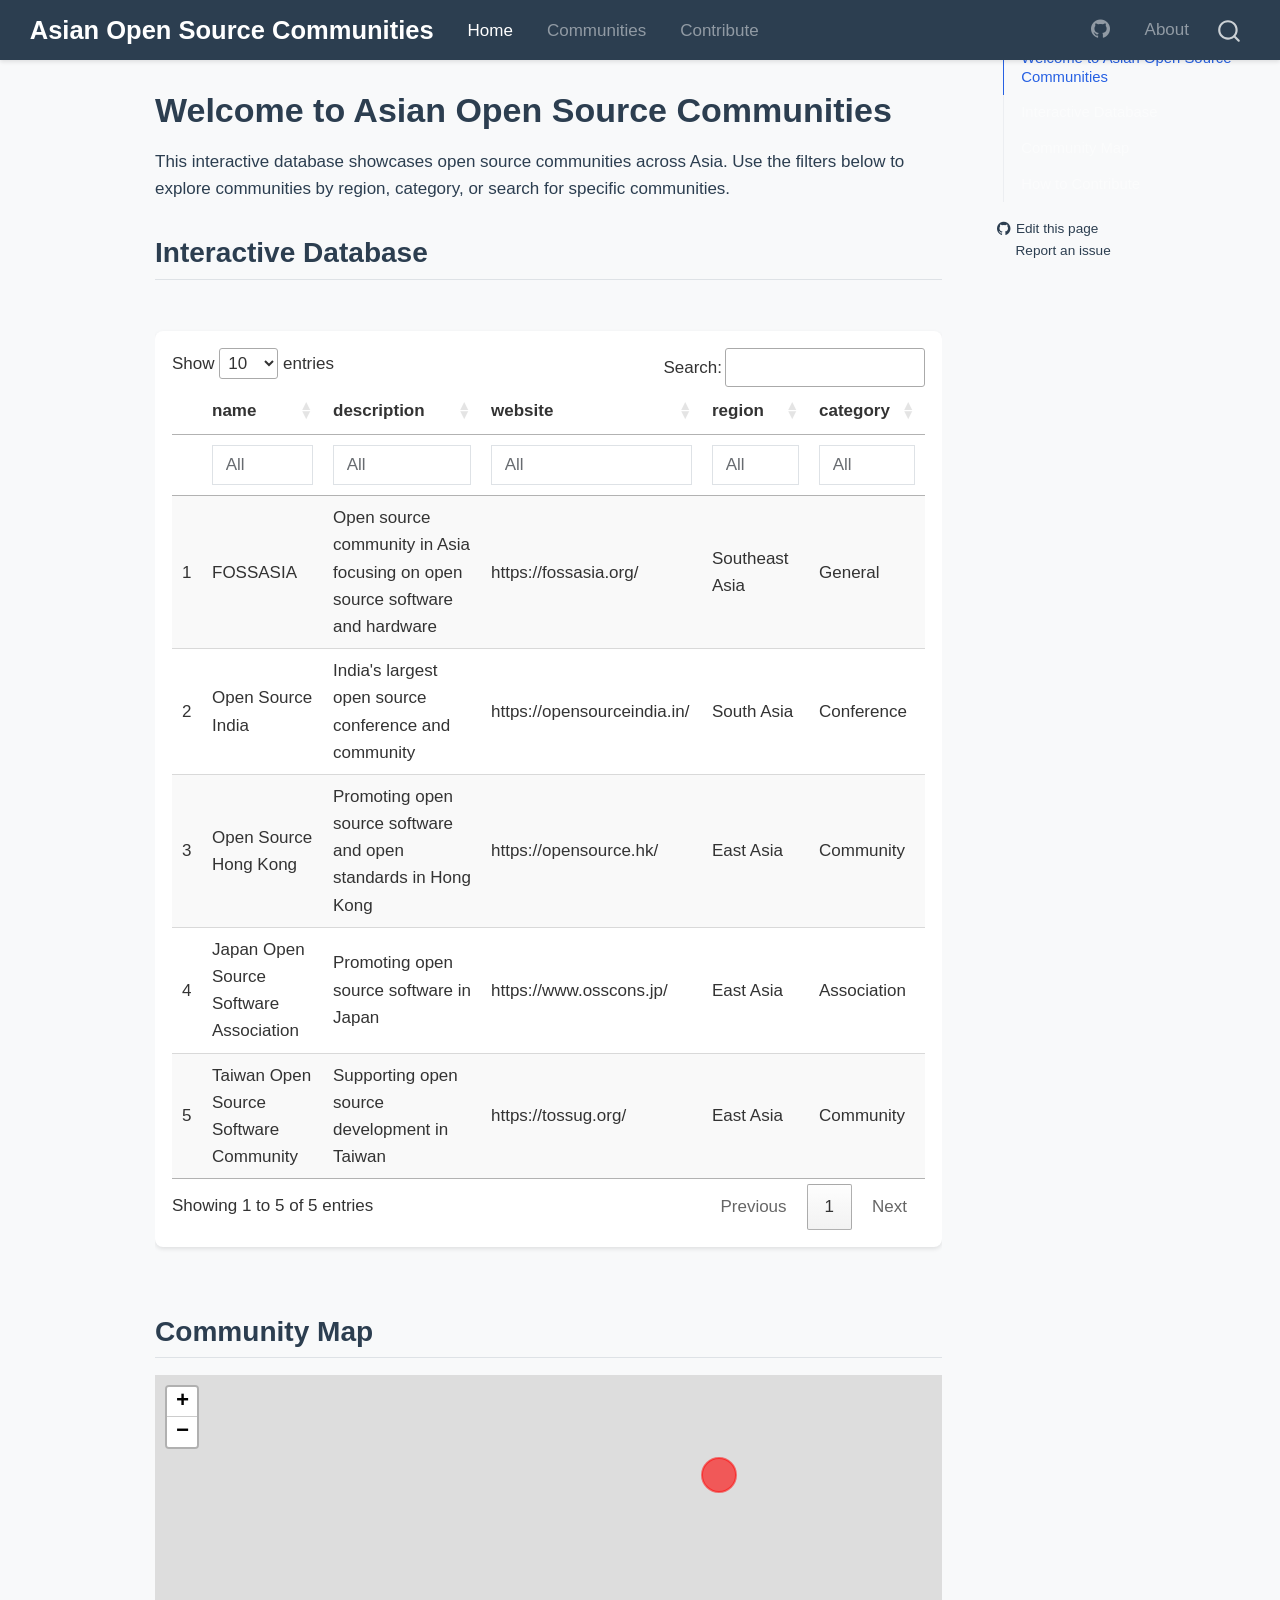
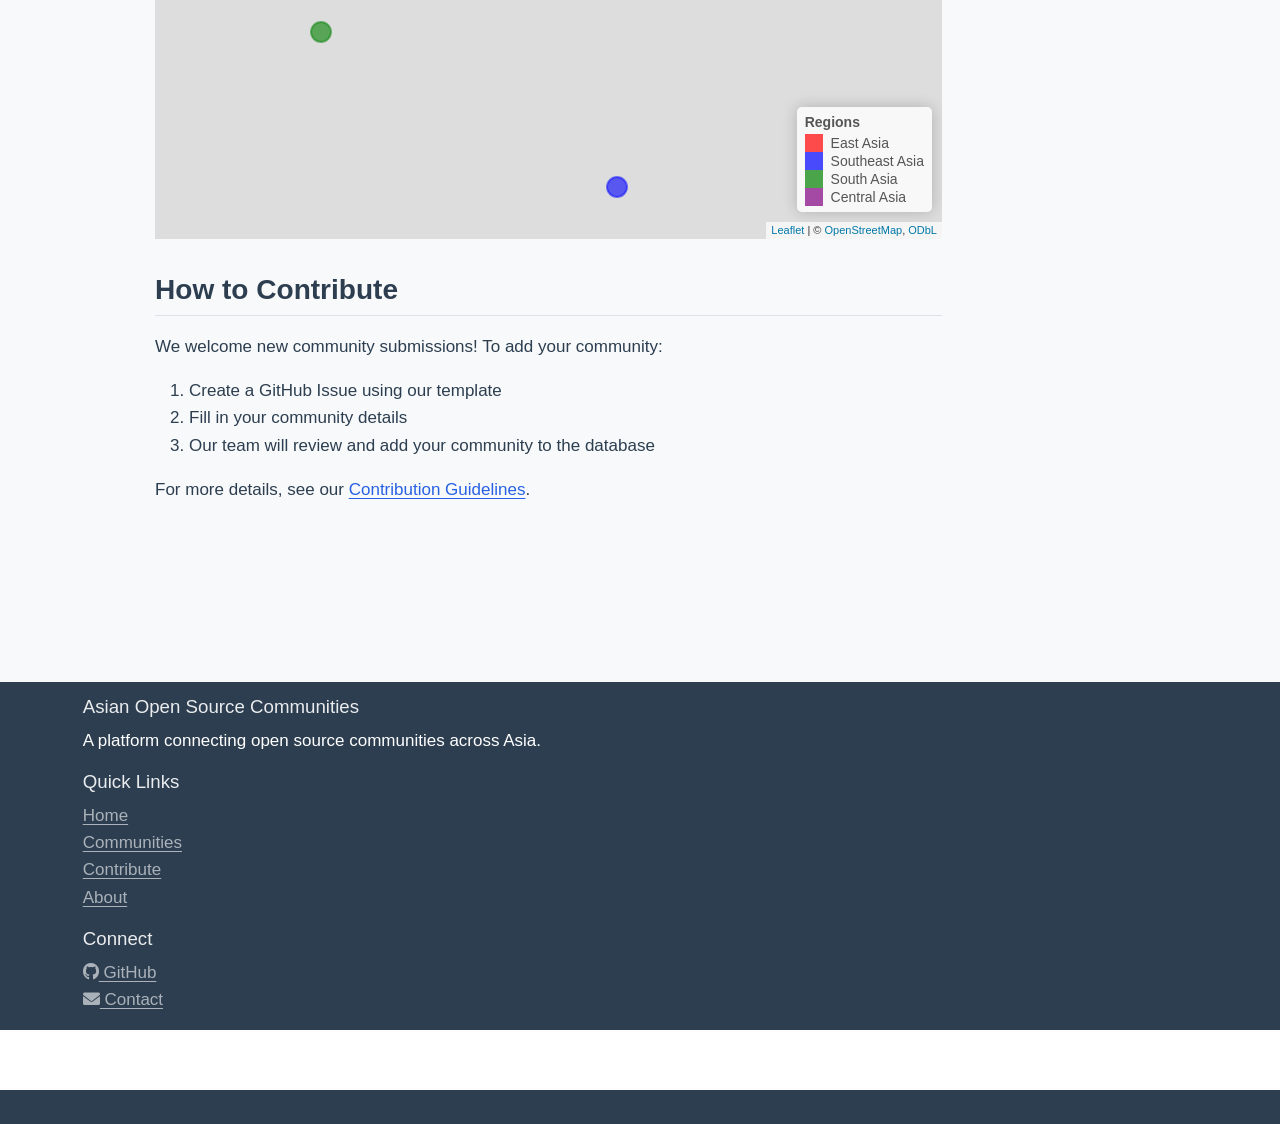
==== docs/index.html @ 6ce48b15 "fix ui" ====
<!DOCTYPE html>
<html xmlns="http://www.w3.org/1999/xhtml" lang="en" xml:lang="en"><head>

<meta charset="utf-8">
<meta name="generator" content="quarto-1.7.29">

<meta name="viewport" content="width=device-width, initial-scale=1.0, user-scalable=yes">


<title>Asian Open Source Communities</title>
<style>
code{white-space: pre-wrap;}
span.smallcaps{font-variant: small-caps;}
div.columns{display: flex; gap: min(4vw, 1.5em);}
div.column{flex: auto; overflow-x: auto;}
div.hanging-indent{margin-left: 1.5em; text-indent: -1.5em;}
ul.task-list{list-style: none;}
ul.task-list li input[type="checkbox"] {
  width: 0.8em;
  margin: 0 0.8em 0.2em -1em; /* quarto-specific, see https://github.com/quarto-dev/quarto-cli/issues/4556 */ 
  vertical-align: middle;
}
/* CSS for syntax highlighting */
html { -webkit-text-size-adjust: 100%; }
pre > code.sourceCode { white-space: pre; position: relative; }
pre > code.sourceCode > span { display: inline-block; line-height: 1.25; }
pre > code.sourceCode > span:empty { height: 1.2em; }
.sourceCode { overflow: visible; }
code.sourceCode > span { color: inherit; text-decoration: inherit; }
div.sourceCode { margin: 1em 0; }
pre.sourceCode { margin: 0; }
@media screen {
div.sourceCode { overflow: auto; }
}
@media print {
pre > code.sourceCode { white-space: pre-wrap; }
pre > code.sourceCode > span { text-indent: -5em; padding-left: 5em; }
}
pre.numberSource code
  { counter-reset: source-line 0; }
pre.numberSource code > span
  { position: relative; left: -4em; counter-increment: source-line; }
pre.numberSource code > span > a:first-child::before
  { content: counter(source-line);
    position: relative; left: -1em; text-align: right; vertical-align: baseline;
    border: none; display: inline-block;
    -webkit-touch-callout: none; -webkit-user-select: none;
    -khtml-user-select: none; -moz-user-select: none;
    -ms-user-select: none; user-select: none;
    padding: 0 4px; width: 4em;
  }
pre.numberSource { margin-left: 3em;  padding-left: 4px; }
div.sourceCode
  {   }
@media screen {
pre > code.sourceCode > span > a:first-child::before { text-decoration: underline; }
}
</style>


<script src="site_libs/quarto-nav/quarto-nav.js"></script>
<script src="site_libs/quarto-nav/headroom.min.js"></script>
<script src="site_libs/clipboard/clipboard.min.js"></script>
<script src="site_libs/quarto-search/autocomplete.umd.js"></script>
<script src="site_libs/quarto-search/fuse.min.js"></script>
<script src="site_libs/quarto-search/quarto-search.js"></script>
<meta name="quarto:offset" content="./">
<script src="site_libs/quarto-html/quarto.js" type="module"></script>
<script src="site_libs/quarto-html/tabsets/tabsets.js" type="module"></script>
<script src="site_libs/quarto-html/popper.min.js"></script>
<script src="site_libs/quarto-html/tippy.umd.min.js"></script>
<script src="site_libs/quarto-html/anchor.min.js"></script>
<link href="site_libs/quarto-html/tippy.css" rel="stylesheet">
<link href="site_libs/quarto-html/quarto-syntax-highlighting-bcbce66894bfa8e7e94e40e0186b9bb8.css" rel="stylesheet" id="quarto-text-highlighting-styles">
<script src="site_libs/bootstrap/bootstrap.min.js"></script>
<link href="site_libs/bootstrap/bootstrap-icons.css" rel="stylesheet">
<link href="site_libs/bootstrap/bootstrap-8807936e62b0df5116249c4096768296.min.css" rel="stylesheet" append-hash="true" id="quarto-bootstrap" data-mode="light">
<script id="quarto-search-options" type="application/json">{
  "location": "navbar",
  "copy-button": false,
  "collapse-after": 3,
  "panel-placement": "end",
  "type": "overlay",
  "limit": 50,
  "keyboard-shortcut": [
    "f",
    "/",
    "s"
  ],
  "show-item-context": false,
  "language": {
    "search-no-results-text": "No results",
    "search-matching-documents-text": "matching documents",
    "search-copy-link-title": "Copy link to search",
    "search-hide-matches-text": "Hide additional matches",
    "search-more-match-text": "more match in this document",
    "search-more-matches-text": "more matches in this document",
    "search-clear-button-title": "Clear",
    "search-text-placeholder": "",
    "search-detached-cancel-button-title": "Cancel",
    "search-submit-button-title": "Submit",
    "search-label": "Search"
  }
}</script>
<style>html{ scroll-behavior: smooth; }</style>
<link href="site_libs/htmltools-fill-0.5.8.1/fill.css" rel="stylesheet">

<script src="site_libs/htmlwidgets-1.6.4/htmlwidgets.js"></script>

<link href="site_libs/datatables-css-0.0.0/datatables-crosstalk.css" rel="stylesheet">

<script src="site_libs/datatables-binding-0.33/datatables.js"></script>

<script src="site_libs/jquery-3.6.0/jquery-3.6.0.min.js"></script>

<link href="site_libs/dt-core-1.13.6/css/jquery.dataTables.min.css" rel="stylesheet">

<link href="site_libs/dt-core-1.13.6/css/jquery.dataTables.extra.css" rel="stylesheet">

<script src="site_libs/dt-core-1.13.6/js/jquery.dataTables.min.js"></script>

<link href="site_libs/nouislider-7.0.10/jquery.nouislider.min.css" rel="stylesheet">

<script src="site_libs/nouislider-7.0.10/jquery.nouislider.min.js"></script>

<link href="site_libs/selectize-0.12.0/selectize.bootstrap3.css" rel="stylesheet">

<script src="site_libs/selectize-0.12.0/selectize.min.js"></script>

<link href="site_libs/crosstalk-1.2.1/css/crosstalk.min.css" rel="stylesheet">

<script src="site_libs/crosstalk-1.2.1/js/crosstalk.min.js"></script>

<link href="site_libs/leaflet-1.3.1/leaflet.css" rel="stylesheet">

<script src="site_libs/leaflet-1.3.1/leaflet.js"></script>

<link href="site_libs/leafletfix-1.0.0/leafletfix.css" rel="stylesheet">

<script src="site_libs/proj4-2.6.2/proj4.min.js"></script>

<script src="site_libs/Proj4Leaflet-1.0.1/proj4leaflet.js"></script>

<link href="site_libs/rstudio_leaflet-1.3.1/rstudio_leaflet.css" rel="stylesheet">

<script src="site_libs/leaflet-binding-2.2.2/leaflet.js"></script>



<link rel="stylesheet" href="styles/custom.css">
<link rel="stylesheet" href="https://cdnjs.cloudflare.com/ajax/libs/font-awesome/6.0.0/css/all.min.css">
</head>

<body class="nav-fixed quarto-light">

<div id="quarto-search-results"></div>
  <header id="quarto-header" class="headroom fixed-top">
    <nav class="navbar navbar-expand-lg " data-bs-theme="dark">
      <div class="navbar-container container-fluid">
      <div class="navbar-brand-container mx-auto">
    <a class="navbar-brand" href="./index.html">
    <span class="navbar-title">Asian Open Source Communities</span>
    </a>
  </div>
            <div id="quarto-search" class="" title="Search"></div>
          <button class="navbar-toggler" type="button" data-bs-toggle="collapse" data-bs-target="#navbarCollapse" aria-controls="navbarCollapse" role="menu" aria-expanded="false" aria-label="Toggle navigation" onclick="if (window.quartoToggleHeadroom) { window.quartoToggleHeadroom(); }">
  <span class="navbar-toggler-icon"></span>
</button>
          <div class="collapse navbar-collapse" id="navbarCollapse">
            <ul class="navbar-nav navbar-nav-scroll me-auto">
  <li class="nav-item">
    <a class="nav-link active" href="./index.html" aria-current="page"> 
<span class="menu-text">Home</span></a>
  </li>  
  <li class="nav-item">
    <a class="nav-link" href="./communities/index.html"> 
<span class="menu-text">Communities</span></a>
  </li>  
  <li class="nav-item">
    <a class="nav-link" href="./CONTRIBUTING.html"> 
<span class="menu-text">Contribute</span></a>
  </li>  
</ul>
            <ul class="navbar-nav navbar-nav-scroll ms-auto">
  <li class="nav-item compact">
    <a class="nav-link" href="https://github.com/SammanSarkar/open-source-in-asia"> <i class="bi bi-github" role="img">
</i> 
<span class="menu-text"></span></a>
  </li>  
  <li class="nav-item">
    <a class="nav-link" href="./about.html"> 
<span class="menu-text">About</span></a>
  </li>  
</ul>
          </div> <!-- /navcollapse -->
            <div class="quarto-navbar-tools">
</div>
      </div> <!-- /container-fluid -->
    </nav>
</header>
<!-- content -->
<div id="quarto-content" class="quarto-container page-columns page-rows-contents page-layout-article page-navbar">
<!-- sidebar -->
<!-- margin-sidebar -->
    <div id="quarto-margin-sidebar" class="sidebar margin-sidebar">
        <nav id="TOC" role="doc-toc" class="toc-active">
    <h2 id="toc-title">On this page</h2>
   
  <ul>
  <li><a href="#welcome-to-asian-open-source-communities" id="toc-welcome-to-asian-open-source-communities" class="nav-link active" data-scroll-target="#welcome-to-asian-open-source-communities">Welcome to Asian Open Source Communities</a>
  <ul class="collapse">
  <li><a href="#interactive-database" id="toc-interactive-database" class="nav-link" data-scroll-target="#interactive-database">Interactive Database</a></li>
  <li><a href="#community-map" id="toc-community-map" class="nav-link" data-scroll-target="#community-map">Community Map</a></li>
  <li><a href="#how-to-contribute" id="toc-how-to-contribute" class="nav-link" data-scroll-target="#how-to-contribute">How to Contribute</a></li>
  </ul></li>
  </ul>
<div class="toc-actions"><ul><li><a href="https://github.com/SammanSarkar/open-source-in-asia/edit/main/index.qmd" class="toc-action"><i class="bi bi-github"></i>Edit this page</a></li><li><a href="https://github.com/SammanSarkar/open-source-in-asia/issues/new" class="toc-action"><i class="bi empty"></i>Report an issue</a></li></ul></div></nav>
    </div>
<!-- main -->
<main class="content" id="quarto-document-content">

<header id="title-block-header" class="quarto-title-block default">
<div class="quarto-title">
<div class="quarto-title-block"><div><h1 class="title">Asian Open Source Communities</h1><button type="button" class="btn code-tools-button" id="quarto-code-tools-source"><i class="bi"></i> Code</button></div></div>
</div>



<div class="quarto-title-meta">

    
  
    
  </div>
  


</header>


<section id="welcome-to-asian-open-source-communities" class="level1">
<h1>Welcome to Asian Open Source Communities</h1>
<p>This interactive database showcases open source communities across Asia. Use the filters below to explore communities by region, category, or search for specific communities.</p>
<section id="interactive-database" class="level2">
<h2 class="anchored" data-anchor-id="interactive-database">Interactive Database</h2>
<div class="cell">
<div class="cell-output-display">
<div class="datatables html-widget html-fill-item" id="htmlwidget-dbd9c2bed54279ab24af" style="width:100%;height:auto;"></div>
<script type="application/json" data-for="htmlwidget-dbd9c2bed54279ab24af">{"x":{"filter":"top","vertical":false,"filterHTML":"<tr>\n  <td><\/td>\n  <td data-type=\"character\" style=\"vertical-align: top;\">\n    <div class=\"form-group has-feedback\" style=\"margin-bottom: auto;\">\n      <input type=\"search\" placeholder=\"All\" class=\"form-control\" style=\"width: 100%;\"/>\n      <span class=\"glyphicon glyphicon-remove-circle form-control-feedback\"><\/span>\n    <\/div>\n  <\/td>\n  <td data-type=\"character\" style=\"vertical-align: top;\">\n    <div class=\"form-group has-feedback\" style=\"margin-bottom: auto;\">\n      <input type=\"search\" placeholder=\"All\" class=\"form-control\" style=\"width: 100%;\"/>\n      <span class=\"glyphicon glyphicon-remove-circle form-control-feedback\"><\/span>\n    <\/div>\n  <\/td>\n  <td data-type=\"character\" style=\"vertical-align: top;\">\n    <div class=\"form-group has-feedback\" style=\"margin-bottom: auto;\">\n      <input type=\"search\" placeholder=\"All\" class=\"form-control\" style=\"width: 100%;\"/>\n      <span class=\"glyphicon glyphicon-remove-circle form-control-feedback\"><\/span>\n    <\/div>\n  <\/td>\n  <td data-type=\"character\" style=\"vertical-align: top;\">\n    <div class=\"form-group has-feedback\" style=\"margin-bottom: auto;\">\n      <input type=\"search\" placeholder=\"All\" class=\"form-control\" style=\"width: 100%;\"/>\n      <span class=\"glyphicon glyphicon-remove-circle form-control-feedback\"><\/span>\n    <\/div>\n  <\/td>\n  <td data-type=\"character\" style=\"vertical-align: top;\">\n    <div class=\"form-group has-feedback\" style=\"margin-bottom: auto;\">\n      <input type=\"search\" placeholder=\"All\" class=\"form-control\" style=\"width: 100%;\"/>\n      <span class=\"glyphicon glyphicon-remove-circle form-control-feedback\"><\/span>\n    <\/div>\n  <\/td>\n<\/tr>","data":[["1","2","3","4","5"],["FOSSASIA","Open Source India","Open Source Hong Kong","Japan Open Source Software Association","Taiwan Open Source Software Community"],["Open source community in Asia focusing on open source software and hardware","India's largest open source conference and community","Promoting open source software and open standards in Hong Kong","Promoting open source software in Japan","Supporting open source development in Taiwan"],["https://fossasia.org/","https://opensourceindia.in/","https://opensource.hk/","https://www.osscons.jp/","https://tossug.org/"],["Southeast Asia","South Asia","East Asia","East Asia","East Asia"],["General","Conference","Community","Association","Community"]],"container":"<table class=\"display\">\n  <thead>\n    <tr>\n      <th> <\/th>\n      <th>name<\/th>\n      <th>description<\/th>\n      <th>website<\/th>\n      <th>region<\/th>\n      <th>category<\/th>\n    <\/tr>\n  <\/thead>\n<\/table>","options":{"pageLength":10,"autoWidth":true,"columnDefs":[{"orderable":false,"targets":0},{"name":" ","targets":0},{"name":"name","targets":1},{"name":"description","targets":2},{"name":"website","targets":3},{"name":"region","targets":4},{"name":"category","targets":5}],"order":[],"orderClasses":false,"orderCellsTop":true}},"evals":[],"jsHooks":[]}</script>
</div>
</div>
</section>
<section id="community-map" class="level2">
<h2 class="anchored" data-anchor-id="community-map">Community Map</h2>
<div class="cell">
<div class="cell-output-display">
<div class="leaflet html-widget html-fill-item" id="htmlwidget-22616d36c92ae39e0d7f" style="width:100%;height:464px;"></div>
<script type="application/json" data-for="htmlwidget-22616d36c92ae39e0d7f">{"x":{"options":{"crs":{"crsClass":"L.CRS.EPSG3857","code":null,"proj4def":null,"projectedBounds":null,"options":{}}},"calls":[{"method":"addTiles","args":["https://{s}.tile.openstreetmap.org/{z}/{x}/{y}.png",null,null,{"minZoom":0,"maxZoom":18,"tileSize":256,"subdomains":"abc","errorTileUrl":"","tms":false,"noWrap":false,"zoomOffset":0,"zoomReverse":false,"opacity":1,"zIndex":1,"detectRetina":false,"attribution":"&copy; <a href=\"https://openstreetmap.org/copyright/\">OpenStreetMap<\/a>,  <a href=\"https://opendatacommons.org/licenses/odbl/\">ODbL<\/a>"}]},{"method":"addCircleMarkers","args":[[35,23,10],[115,80,106],[17.32050807568877,10,10],null,null,{"interactive":true,"className":"","stroke":true,"color":["red","green","blue"],"weight":2,"opacity":0.5,"fill":true,"fillColor":["red","green","blue"],"fillOpacity":0.6},null,null,["<h4>East Asia<\/h4><p><b>3 communities<\/b><\/p><div style='max-height: 200px; overflow-y: auto;'><b>Open Source Hong Kong<\/b><br>Promoting open source software and open standards in Hong Kong<br><a href='https://opensource.hk/' target='_blank'>Website<\/a><br><br><b>Japan Open Source Software Association<\/b><br>Promoting open source software in Japan<br><a href='https://www.osscons.jp/' target='_blank'>Website<\/a><br><br><b>Taiwan Open Source Software Community<\/b><br>Supporting open source development in Taiwan<br><a href='https://tossug.org/' target='_blank'>Website<\/a><\/div>","<h4>South Asia<\/h4><p><b>1 communities<\/b><\/p><div style='max-height: 200px; overflow-y: auto;'><b>Open Source India<\/b><br>India's largest open source conference and community<br><a href='https://opensourceindia.in/' target='_blank'>Website<\/a><\/div>","<h4>Southeast Asia<\/h4><p><b>1 communities<\/b><\/p><div style='max-height: 200px; overflow-y: auto;'><b>FOSSASIA<\/b><br>Open source community in Asia focusing on open source software and hardware<br><a href='https://fossasia.org/' target='_blank'>Website<\/a><\/div>"],null,null,{"interactive":false,"permanent":false,"direction":"auto","opacity":1,"offset":[0,0],"textsize":"10px","textOnly":false,"className":"","sticky":true},null]},{"method":"addLegend","args":[{"colors":["red","blue","green","purple"],"labels":["East Asia","Southeast Asia","South Asia","Central Asia"],"na_color":null,"na_label":"NA","opacity":0.7,"position":"bottomright","type":"unknown","title":"Regions","extra":null,"layerId":null,"className":"info legend","group":null}]}],"setView":[[25,100],4,[]],"limits":{"lat":[10,35],"lng":[80,115]}},"evals":[],"jsHooks":[]}</script>
</div>
</div>
</section>
<section id="how-to-contribute" class="level2">
<h2 class="anchored" data-anchor-id="how-to-contribute">How to Contribute</h2>
<p>We welcome new community submissions! To add your community:</p>
<ol type="1">
<li>Create a GitHub Issue using our template</li>
<li>Fill in your community details</li>
<li>Our team will review and add your community to the database</li>
</ol>
<p>For more details, see our <a href="./CONTRIBUTING.html">Contribution Guidelines</a>.</p>


<!-- -->

</section>
</section>

</main> <!-- /main -->
<footer class="footer">

  <div class="container">

    <div class="row">

      <div class="col-md-4">

        <h5>Asian Open Source Communities</h5>

        <p>A platform connecting open source communities across Asia.</p>

      </div>

      <div class="col-md-4">

        <h5>Quick Links</h5>

        <ul class="list-unstyled">

          <li><a href="./">Home</a></li>

          <li><a href="./communities/">Communities</a></li>

          <li><a href="./CONTRIBUTING.html">Contribute</a></li>

          <li><a href="./about.html">About</a></li>

        </ul>

      </div>

      <div class="col-md-4">

        <h5>Connect</h5>

        <ul class="list-unstyled">

          <li><a href="https://github.com/SammanSarkar/open-source-in-asia" target="_blank"><i class="fab fa-github"></i> GitHub</a></li>

          <li><a href="mailto:contact@chaoss.asia"><i class="fas fa-envelope"></i> Contact</a></li>

        </ul>

      </div>

    </div>

  </div>

<div class="nav-footer"><div class="nav-footer-center"><div class="toc-actions d-sm-block d-md-none"><ul><li><a href="https://github.com/SammanSarkar/open-source-in-asia/edit/main/index.qmd" class="toc-action"><i class="bi bi-github"></i>Edit this page</a></li><li><a href="https://github.com/SammanSarkar/open-source-in-asia/issues/new" class="toc-action"><i class="bi empty"></i>Report an issue</a></li></ul></div></div></div></footer> 
<script id="quarto-html-after-body" type="application/javascript">
  window.document.addEventListener("DOMContentLoaded", function (event) {
    const icon = "";
    const anchorJS = new window.AnchorJS();
    anchorJS.options = {
      placement: 'right',
      icon: icon
    };
    anchorJS.add('.anchored');
    const isCodeAnnotation = (el) => {
      for (const clz of el.classList) {
        if (clz.startsWith('code-annotation-')) {                     
          return true;
        }
      }
      return false;
    }
    const onCopySuccess = function(e) {
      // button target
      const button = e.trigger;
      // don't keep focus
      button.blur();
      // flash "checked"
      button.classList.add('code-copy-button-checked');
      var currentTitle = button.getAttribute("title");
      button.setAttribute("title", "Copied!");
      let tooltip;
      if (window.bootstrap) {
        button.setAttribute("data-bs-toggle", "tooltip");
        button.setAttribute("data-bs-placement", "left");
        button.setAttribute("data-bs-title", "Copied!");
        tooltip = new bootstrap.Tooltip(button, 
          { trigger: "manual", 
            customClass: "code-copy-button-tooltip",
            offset: [0, -8]});
        tooltip.show();    
      }
      setTimeout(function() {
        if (tooltip) {
          tooltip.hide();
          button.removeAttribute("data-bs-title");
          button.removeAttribute("data-bs-toggle");
          button.removeAttribute("data-bs-placement");
        }
        button.setAttribute("title", currentTitle);
        button.classList.remove('code-copy-button-checked');
      }, 1000);
      // clear code selection
      e.clearSelection();
    }
    const getTextToCopy = function(trigger) {
        const codeEl = trigger.previousElementSibling.cloneNode(true);
        for (const childEl of codeEl.children) {
          if (isCodeAnnotation(childEl)) {
            childEl.remove();
          }
        }
        return codeEl.innerText;
    }
    const clipboard = new window.ClipboardJS('.code-copy-button:not([data-in-quarto-modal])', {
      text: getTextToCopy
    });
    clipboard.on('success', onCopySuccess);
    if (window.document.getElementById('quarto-embedded-source-code-modal')) {
      const clipboardModal = new window.ClipboardJS('.code-copy-button[data-in-quarto-modal]', {
        text: getTextToCopy,
        container: window.document.getElementById('quarto-embedded-source-code-modal')
      });
      clipboardModal.on('success', onCopySuccess);
    }
    const viewSource = window.document.getElementById('quarto-view-source') ||
                       window.document.getElementById('quarto-code-tools-source');
    if (viewSource) {
      const sourceUrl = viewSource.getAttribute("data-quarto-source-url");
      viewSource.addEventListener("click", function(e) {
        if (sourceUrl) {
          // rstudio viewer pane
          if (/\bcapabilities=\b/.test(window.location)) {
            window.open(sourceUrl);
          } else {
            window.location.href = sourceUrl;
          }
        } else {
          const modal = new bootstrap.Modal(document.getElementById('quarto-embedded-source-code-modal'));
          modal.show();
        }
        return false;
      });
    }
    function toggleCodeHandler(show) {
      return function(e) {
        const detailsSrc = window.document.querySelectorAll(".cell > details > .sourceCode");
        for (let i=0; i<detailsSrc.length; i++) {
          const details = detailsSrc[i].parentElement;
          if (show) {
            details.open = true;
          } else {
            details.removeAttribute("open");
          }
        }
        const cellCodeDivs = window.document.querySelectorAll(".cell > .sourceCode");
        const fromCls = show ? "hidden" : "unhidden";
        const toCls = show ? "unhidden" : "hidden";
        for (let i=0; i<cellCodeDivs.length; i++) {
          const codeDiv = cellCodeDivs[i];
          if (codeDiv.classList.contains(fromCls)) {
            codeDiv.classList.remove(fromCls);
            codeDiv.classList.add(toCls);
          } 
        }
        return false;
      }
    }
    const hideAllCode = window.document.getElementById("quarto-hide-all-code");
    if (hideAllCode) {
      hideAllCode.addEventListener("click", toggleCodeHandler(false));
    }
    const showAllCode = window.document.getElementById("quarto-show-all-code");
    if (showAllCode) {
      showAllCode.addEventListener("click", toggleCodeHandler(true));
    }
      var localhostRegex = new RegExp(/^(?:http|https):\/\/localhost\:?[0-9]*\//);
      var mailtoRegex = new RegExp(/^mailto:/);
        var filterRegex = new RegExp("https:\/\/sammansarkar\.github\.io\/open-source-in-asia");
      var isInternal = (href) => {
          return filterRegex.test(href) || localhostRegex.test(href) || mailtoRegex.test(href);
      }
      // Inspect non-navigation links and adorn them if external
     var links = window.document.querySelectorAll('a[href]:not(.nav-link):not(.navbar-brand):not(.toc-action):not(.sidebar-link):not(.sidebar-item-toggle):not(.pagination-link):not(.no-external):not([aria-hidden]):not(.dropdown-item):not(.quarto-navigation-tool):not(.about-link)');
      for (var i=0; i<links.length; i++) {
        const link = links[i];
        if (!isInternal(link.href)) {
          // undo the damage that might have been done by quarto-nav.js in the case of
          // links that we want to consider external
          if (link.dataset.originalHref !== undefined) {
            link.href = link.dataset.originalHref;
          }
        }
      }
    function tippyHover(el, contentFn, onTriggerFn, onUntriggerFn) {
      const config = {
        allowHTML: true,
        maxWidth: 500,
        delay: 100,
        arrow: false,
        appendTo: function(el) {
            return el.parentElement;
        },
        interactive: true,
        interactiveBorder: 10,
        theme: 'quarto',
        placement: 'bottom-start',
      };
      if (contentFn) {
        config.content = contentFn;
      }
      if (onTriggerFn) {
        config.onTrigger = onTriggerFn;
      }
      if (onUntriggerFn) {
        config.onUntrigger = onUntriggerFn;
      }
      window.tippy(el, config); 
    }
    const noterefs = window.document.querySelectorAll('a[role="doc-noteref"]');
    for (var i=0; i<noterefs.length; i++) {
      const ref = noterefs[i];
      tippyHover(ref, function() {
        // use id or data attribute instead here
        let href = ref.getAttribute('data-footnote-href') || ref.getAttribute('href');
        try { href = new URL(href).hash; } catch {}
        const id = href.replace(/^#\/?/, "");
        const note = window.document.getElementById(id);
        if (note) {
          return note.innerHTML;
        } else {
          return "";
        }
      });
    }
    const xrefs = window.document.querySelectorAll('a.quarto-xref');
    const processXRef = (id, note) => {
      // Strip column container classes
      const stripColumnClz = (el) => {
        el.classList.remove("page-full", "page-columns");
        if (el.children) {
          for (const child of el.children) {
            stripColumnClz(child);
          }
        }
      }
      stripColumnClz(note)
      if (id === null || id.startsWith('sec-')) {
        // Special case sections, only their first couple elements
        const container = document.createElement("div");
        if (note.children && note.children.length > 2) {
          container.appendChild(note.children[0].cloneNode(true));
          for (let i = 1; i < note.children.length; i++) {
            const child = note.children[i];
            if (child.tagName === "P" && child.innerText === "") {
              continue;
            } else {
              container.appendChild(child.cloneNode(true));
              break;
            }
          }
          if (window.Quarto?.typesetMath) {
            window.Quarto.typesetMath(container);
          }
          return container.innerHTML
        } else {
          if (window.Quarto?.typesetMath) {
            window.Quarto.typesetMath(note);
          }
          return note.innerHTML;
        }
      } else {
        // Remove any anchor links if they are present
        const anchorLink = note.querySelector('a.anchorjs-link');
        if (anchorLink) {
          anchorLink.remove();
        }
        if (window.Quarto?.typesetMath) {
          window.Quarto.typesetMath(note);
        }
        if (note.classList.contains("callout")) {
          return note.outerHTML;
        } else {
          return note.innerHTML;
        }
      }
    }
    for (var i=0; i<xrefs.length; i++) {
      const xref = xrefs[i];
      tippyHover(xref, undefined, function(instance) {
        instance.disable();
        let url = xref.getAttribute('href');
        let hash = undefined; 
        if (url.startsWith('#')) {
          hash = url;
        } else {
          try { hash = new URL(url).hash; } catch {}
        }
        if (hash) {
          const id = hash.replace(/^#\/?/, "");
          const note = window.document.getElementById(id);
          if (note !== null) {
            try {
              const html = processXRef(id, note.cloneNode(true));
              instance.setContent(html);
            } finally {
              instance.enable();
              instance.show();
            }
          } else {
            // See if we can fetch this
            fetch(url.split('#')[0])
            .then(res => res.text())
            .then(html => {
              const parser = new DOMParser();
              const htmlDoc = parser.parseFromString(html, "text/html");
              const note = htmlDoc.getElementById(id);
              if (note !== null) {
                const html = processXRef(id, note);
                instance.setContent(html);
              } 
            }).finally(() => {
              instance.enable();
              instance.show();
            });
          }
        } else {
          // See if we can fetch a full url (with no hash to target)
          // This is a special case and we should probably do some content thinning / targeting
          fetch(url)
          .then(res => res.text())
          .then(html => {
            const parser = new DOMParser();
            const htmlDoc = parser.parseFromString(html, "text/html");
            const note = htmlDoc.querySelector('main.content');
            if (note !== null) {
              // This should only happen for chapter cross references
              // (since there is no id in the URL)
              // remove the first header
              if (note.children.length > 0 && note.children[0].tagName === "HEADER") {
                note.children[0].remove();
              }
              const html = processXRef(null, note);
              instance.setContent(html);
            } 
          }).finally(() => {
            instance.enable();
            instance.show();
          });
        }
      }, function(instance) {
      });
    }
        let selectedAnnoteEl;
        const selectorForAnnotation = ( cell, annotation) => {
          let cellAttr = 'data-code-cell="' + cell + '"';
          let lineAttr = 'data-code-annotation="' +  annotation + '"';
          const selector = 'span[' + cellAttr + '][' + lineAttr + ']';
          return selector;
        }
        const selectCodeLines = (annoteEl) => {
          const doc = window.document;
          const targetCell = annoteEl.getAttribute("data-target-cell");
          const targetAnnotation = annoteEl.getAttribute("data-target-annotation");
          const annoteSpan = window.document.querySelector(selectorForAnnotation(targetCell, targetAnnotation));
          const lines = annoteSpan.getAttribute("data-code-lines").split(",");
          const lineIds = lines.map((line) => {
            return targetCell + "-" + line;
          })
          let top = null;
          let height = null;
          let parent = null;
          if (lineIds.length > 0) {
              //compute the position of the single el (top and bottom and make a div)
              const el = window.document.getElementById(lineIds[0]);
              top = el.offsetTop;
              height = el.offsetHeight;
              parent = el.parentElement.parentElement;
            if (lineIds.length > 1) {
              const lastEl = window.document.getElementById(lineIds[lineIds.length - 1]);
              const bottom = lastEl.offsetTop + lastEl.offsetHeight;
              height = bottom - top;
            }
            if (top !== null && height !== null && parent !== null) {
              // cook up a div (if necessary) and position it 
              let div = window.document.getElementById("code-annotation-line-highlight");
              if (div === null) {
                div = window.document.createElement("div");
                div.setAttribute("id", "code-annotation-line-highlight");
                div.style.position = 'absolute';
                parent.appendChild(div);
              }
              div.style.top = top - 2 + "px";
              div.style.height = height + 4 + "px";
              div.style.left = 0;
              let gutterDiv = window.document.getElementById("code-annotation-line-highlight-gutter");
              if (gutterDiv === null) {
                gutterDiv = window.document.createElement("div");
                gutterDiv.setAttribute("id", "code-annotation-line-highlight-gutter");
                gutterDiv.style.position = 'absolute';
                const codeCell = window.document.getElementById(targetCell);
                const gutter = codeCell.querySelector('.code-annotation-gutter');
                gutter.appendChild(gutterDiv);
              }
              gutterDiv.style.top = top - 2 + "px";
              gutterDiv.style.height = height + 4 + "px";
            }
            selectedAnnoteEl = annoteEl;
          }
        };
        const unselectCodeLines = () => {
          const elementsIds = ["code-annotation-line-highlight", "code-annotation-line-highlight-gutter"];
          elementsIds.forEach((elId) => {
            const div = window.document.getElementById(elId);
            if (div) {
              div.remove();
            }
          });
          selectedAnnoteEl = undefined;
        };
          // Handle positioning of the toggle
      window.addEventListener(
        "resize",
        throttle(() => {
          elRect = undefined;
          if (selectedAnnoteEl) {
            selectCodeLines(selectedAnnoteEl);
          }
        }, 10)
      );
      function throttle(fn, ms) {
      let throttle = false;
      let timer;
        return (...args) => {
          if(!throttle) { // first call gets through
              fn.apply(this, args);
              throttle = true;
          } else { // all the others get throttled
              if(timer) clearTimeout(timer); // cancel #2
              timer = setTimeout(() => {
                fn.apply(this, args);
                timer = throttle = false;
              }, ms);
          }
        };
      }
        // Attach click handler to the DT
        const annoteDls = window.document.querySelectorAll('dt[data-target-cell]');
        for (const annoteDlNode of annoteDls) {
          annoteDlNode.addEventListener('click', (event) => {
            const clickedEl = event.target;
            if (clickedEl !== selectedAnnoteEl) {
              unselectCodeLines();
              const activeEl = window.document.querySelector('dt[data-target-cell].code-annotation-active');
              if (activeEl) {
                activeEl.classList.remove('code-annotation-active');
              }
              selectCodeLines(clickedEl);
              clickedEl.classList.add('code-annotation-active');
            } else {
              // Unselect the line
              unselectCodeLines();
              clickedEl.classList.remove('code-annotation-active');
            }
          });
        }
    const findCites = (el) => {
      const parentEl = el.parentElement;
      if (parentEl) {
        const cites = parentEl.dataset.cites;
        if (cites) {
          return {
            el,
            cites: cites.split(' ')
          };
        } else {
          return findCites(el.parentElement)
        }
      } else {
        return undefined;
      }
    };
    var bibliorefs = window.document.querySelectorAll('a[role="doc-biblioref"]');
    for (var i=0; i<bibliorefs.length; i++) {
      const ref = bibliorefs[i];
      const citeInfo = findCites(ref);
      if (citeInfo) {
        tippyHover(citeInfo.el, function() {
          var popup = window.document.createElement('div');
          citeInfo.cites.forEach(function(cite) {
            var citeDiv = window.document.createElement('div');
            citeDiv.classList.add('hanging-indent');
            citeDiv.classList.add('csl-entry');
            var biblioDiv = window.document.getElementById('ref-' + cite);
            if (biblioDiv) {
              citeDiv.innerHTML = biblioDiv.innerHTML;
            }
            popup.appendChild(citeDiv);
          });
          return popup.innerHTML;
        });
      }
    }
  });
  </script><div class="modal fade" id="quarto-embedded-source-code-modal" tabindex="-1" aria-labelledby="quarto-embedded-source-code-modal-label" aria-hidden="true"><div class="modal-dialog modal-dialog-scrollable"><div class="modal-content"><div class="modal-header"><h5 class="modal-title" id="quarto-embedded-source-code-modal-label">Source Code</h5><button class="btn-close" data-bs-dismiss="modal"></button></div><div class="modal-body"><div class="">
<div class="sourceCode" id="cb1" data-shortcodes="false"><pre class="sourceCode markdown code-with-copy"><code class="sourceCode markdown"><span id="cb1-1"><a href="#cb1-1" aria-hidden="true" tabindex="-1"></a><span class="co">---</span></span>
<span id="cb1-2"><a href="#cb1-2" aria-hidden="true" tabindex="-1"></a><span class="an">title:</span><span class="co"> "Asian Open Source Communities"</span></span>
<span id="cb1-3"><a href="#cb1-3" aria-hidden="true" tabindex="-1"></a><span class="an">format:</span><span class="co"> html</span></span>
<span id="cb1-4"><a href="#cb1-4" aria-hidden="true" tabindex="-1"></a><span class="an">execute:</span></span>
<span id="cb1-5"><a href="#cb1-5" aria-hidden="true" tabindex="-1"></a><span class="co">  echo: false</span></span>
<span id="cb1-6"><a href="#cb1-6" aria-hidden="true" tabindex="-1"></a><span class="co">  warning: false</span></span>
<span id="cb1-7"><a href="#cb1-7" aria-hidden="true" tabindex="-1"></a><span class="co">  message: false</span></span>
<span id="cb1-8"><a href="#cb1-8" aria-hidden="true" tabindex="-1"></a><span class="co">---</span></span>
<span id="cb1-9"><a href="#cb1-9" aria-hidden="true" tabindex="-1"></a></span>
<span id="cb1-12"><a href="#cb1-12" aria-hidden="true" tabindex="-1"></a><span class="in">```{r}</span></span>
<span id="cb1-13"><a href="#cb1-13" aria-hidden="true" tabindex="-1"></a><span class="co">#| label: setup</span></span>
<span id="cb1-14"><a href="#cb1-14" aria-hidden="true" tabindex="-1"></a><span class="co">#| include: false</span></span>
<span id="cb1-15"><a href="#cb1-15" aria-hidden="true" tabindex="-1"></a><span class="fu">library</span>(tidyverse)</span>
<span id="cb1-16"><a href="#cb1-16" aria-hidden="true" tabindex="-1"></a><span class="fu">library</span>(DT)</span>
<span id="cb1-17"><a href="#cb1-17" aria-hidden="true" tabindex="-1"></a><span class="fu">library</span>(leaflet)</span>
<span id="cb1-18"><a href="#cb1-18" aria-hidden="true" tabindex="-1"></a></span>
<span id="cb1-19"><a href="#cb1-19" aria-hidden="true" tabindex="-1"></a><span class="co"># Read communities data</span></span>
<span id="cb1-20"><a href="#cb1-20" aria-hidden="true" tabindex="-1"></a>communities <span class="ot">&lt;-</span> <span class="fu">read_csv</span>(<span class="st">"data/communities.csv"</span>)</span>
<span id="cb1-21"><a href="#cb1-21" aria-hidden="true" tabindex="-1"></a></span>
<span id="cb1-22"><a href="#cb1-22" aria-hidden="true" tabindex="-1"></a><span class="co"># Define region coordinates</span></span>
<span id="cb1-23"><a href="#cb1-23" aria-hidden="true" tabindex="-1"></a>region_coords <span class="ot">&lt;-</span> <span class="fu">tribble</span>(</span>
<span id="cb1-24"><a href="#cb1-24" aria-hidden="true" tabindex="-1"></a>  <span class="sc">~</span>region, <span class="sc">~</span>lat, <span class="sc">~</span>lng, <span class="sc">~</span>color,</span>
<span id="cb1-25"><a href="#cb1-25" aria-hidden="true" tabindex="-1"></a>  <span class="st">"East Asia"</span>, <span class="fl">35.0</span>, <span class="fl">115.0</span>, <span class="st">"red"</span>,</span>
<span id="cb1-26"><a href="#cb1-26" aria-hidden="true" tabindex="-1"></a>  <span class="st">"Southeast Asia"</span>, <span class="fl">10.0</span>, <span class="fl">106.0</span>, <span class="st">"blue"</span>,</span>
<span id="cb1-27"><a href="#cb1-27" aria-hidden="true" tabindex="-1"></a>  <span class="st">"South Asia"</span>, <span class="fl">23.0</span>, <span class="fl">80.0</span>, <span class="st">"green"</span>,</span>
<span id="cb1-28"><a href="#cb1-28" aria-hidden="true" tabindex="-1"></a>  <span class="st">"Central Asia"</span>, <span class="fl">45.0</span>, <span class="fl">68.0</span>, <span class="st">"purple"</span></span>
<span id="cb1-29"><a href="#cb1-29" aria-hidden="true" tabindex="-1"></a>)</span>
<span id="cb1-30"><a href="#cb1-30" aria-hidden="true" tabindex="-1"></a></span>
<span id="cb1-31"><a href="#cb1-31" aria-hidden="true" tabindex="-1"></a><span class="co"># Create popup content for each region</span></span>
<span id="cb1-32"><a href="#cb1-32" aria-hidden="true" tabindex="-1"></a>region_data <span class="ot">&lt;-</span> communities <span class="sc">%&gt;%</span></span>
<span id="cb1-33"><a href="#cb1-33" aria-hidden="true" tabindex="-1"></a>  <span class="fu">group_by</span>(region) <span class="sc">%&gt;%</span></span>
<span id="cb1-34"><a href="#cb1-34" aria-hidden="true" tabindex="-1"></a>  <span class="fu">summarise</span>(</span>
<span id="cb1-35"><a href="#cb1-35" aria-hidden="true" tabindex="-1"></a>    <span class="at">community_count =</span> <span class="fu">n</span>(),</span>
<span id="cb1-36"><a href="#cb1-36" aria-hidden="true" tabindex="-1"></a>    <span class="at">community_list =</span> <span class="fu">paste</span>(</span>
<span id="cb1-37"><a href="#cb1-37" aria-hidden="true" tabindex="-1"></a>      <span class="fu">paste0</span>(<span class="st">"&lt;b&gt;"</span>, name, <span class="st">"&lt;/b&gt;&lt;br&gt;"</span>,</span>
<span id="cb1-38"><a href="#cb1-38" aria-hidden="true" tabindex="-1"></a>             description, <span class="st">"&lt;br&gt;"</span>,</span>
<span id="cb1-39"><a href="#cb1-39" aria-hidden="true" tabindex="-1"></a>             <span class="st">"&lt;a href='"</span>, website, <span class="st">"' target='_blank'&gt;Website&lt;/a&gt;"</span>),</span>
<span id="cb1-40"><a href="#cb1-40" aria-hidden="true" tabindex="-1"></a>      <span class="at">collapse =</span> <span class="st">"&lt;br&gt;&lt;br&gt;"</span></span>
<span id="cb1-41"><a href="#cb1-41" aria-hidden="true" tabindex="-1"></a>    )</span>
<span id="cb1-42"><a href="#cb1-42" aria-hidden="true" tabindex="-1"></a>  ) <span class="sc">%&gt;%</span></span>
<span id="cb1-43"><a href="#cb1-43" aria-hidden="true" tabindex="-1"></a>  <span class="fu">left_join</span>(region_coords, <span class="at">by =</span> <span class="st">"region"</span>)</span>
<span id="cb1-44"><a href="#cb1-44" aria-hidden="true" tabindex="-1"></a><span class="in">```</span></span>
<span id="cb1-45"><a href="#cb1-45" aria-hidden="true" tabindex="-1"></a></span>
<span id="cb1-46"><a href="#cb1-46" aria-hidden="true" tabindex="-1"></a><span class="fu"># Welcome to Asian Open Source Communities</span></span>
<span id="cb1-47"><a href="#cb1-47" aria-hidden="true" tabindex="-1"></a></span>
<span id="cb1-48"><a href="#cb1-48" aria-hidden="true" tabindex="-1"></a>This interactive database showcases open source communities across Asia. Use the filters below to explore communities by region, category, or search for specific communities.</span>
<span id="cb1-49"><a href="#cb1-49" aria-hidden="true" tabindex="-1"></a></span>
<span id="cb1-50"><a href="#cb1-50" aria-hidden="true" tabindex="-1"></a><span class="fu">## Interactive Database</span></span>
<span id="cb1-51"><a href="#cb1-51" aria-hidden="true" tabindex="-1"></a></span>
<span id="cb1-54"><a href="#cb1-54" aria-hidden="true" tabindex="-1"></a><span class="in">```{r}</span></span>
<span id="cb1-55"><a href="#cb1-55" aria-hidden="true" tabindex="-1"></a><span class="co">#| label: datatable</span></span>
<span id="cb1-56"><a href="#cb1-56" aria-hidden="true" tabindex="-1"></a><span class="co">#| output: html</span></span>
<span id="cb1-57"><a href="#cb1-57" aria-hidden="true" tabindex="-1"></a><span class="fu">datatable</span>(</span>
<span id="cb1-58"><a href="#cb1-58" aria-hidden="true" tabindex="-1"></a>  communities,</span>
<span id="cb1-59"><a href="#cb1-59" aria-hidden="true" tabindex="-1"></a>  <span class="at">filter =</span> <span class="st">'top'</span>,</span>
<span id="cb1-60"><a href="#cb1-60" aria-hidden="true" tabindex="-1"></a>  <span class="at">options =</span> <span class="fu">list</span>(</span>
<span id="cb1-61"><a href="#cb1-61" aria-hidden="true" tabindex="-1"></a>    <span class="at">pageLength =</span> <span class="dv">10</span>,</span>
<span id="cb1-62"><a href="#cb1-62" aria-hidden="true" tabindex="-1"></a>    <span class="at">autoWidth =</span> <span class="cn">TRUE</span></span>
<span id="cb1-63"><a href="#cb1-63" aria-hidden="true" tabindex="-1"></a>  )</span>
<span id="cb1-64"><a href="#cb1-64" aria-hidden="true" tabindex="-1"></a>)</span>
<span id="cb1-65"><a href="#cb1-65" aria-hidden="true" tabindex="-1"></a><span class="in">```</span></span>
<span id="cb1-66"><a href="#cb1-66" aria-hidden="true" tabindex="-1"></a></span>
<span id="cb1-67"><a href="#cb1-67" aria-hidden="true" tabindex="-1"></a><span class="fu">## Community Map</span></span>
<span id="cb1-68"><a href="#cb1-68" aria-hidden="true" tabindex="-1"></a></span>
<span id="cb1-71"><a href="#cb1-71" aria-hidden="true" tabindex="-1"></a><span class="in">```{r}</span></span>
<span id="cb1-72"><a href="#cb1-72" aria-hidden="true" tabindex="-1"></a><span class="co">#| label: map</span></span>
<span id="cb1-73"><a href="#cb1-73" aria-hidden="true" tabindex="-1"></a><span class="co">#| output: html</span></span>
<span id="cb1-74"><a href="#cb1-74" aria-hidden="true" tabindex="-1"></a><span class="fu">leaflet</span>() <span class="sc">%&gt;%</span></span>
<span id="cb1-75"><a href="#cb1-75" aria-hidden="true" tabindex="-1"></a>  <span class="fu">addTiles</span>() <span class="sc">%&gt;%</span></span>
<span id="cb1-76"><a href="#cb1-76" aria-hidden="true" tabindex="-1"></a>  <span class="fu">setView</span>(<span class="at">lng =</span> <span class="dv">100</span>, <span class="at">lat =</span> <span class="dv">25</span>, <span class="at">zoom =</span> <span class="dv">4</span>) <span class="sc">%&gt;%</span></span>
<span id="cb1-77"><a href="#cb1-77" aria-hidden="true" tabindex="-1"></a>  <span class="fu">addCircleMarkers</span>(</span>
<span id="cb1-78"><a href="#cb1-78" aria-hidden="true" tabindex="-1"></a>    <span class="at">data =</span> region_data,</span>
<span id="cb1-79"><a href="#cb1-79" aria-hidden="true" tabindex="-1"></a>    <span class="at">lng =</span> <span class="sc">~</span>lng,</span>
<span id="cb1-80"><a href="#cb1-80" aria-hidden="true" tabindex="-1"></a>    <span class="at">lat =</span> <span class="sc">~</span>lat,</span>
<span id="cb1-81"><a href="#cb1-81" aria-hidden="true" tabindex="-1"></a>    <span class="at">color =</span> <span class="sc">~</span>color,</span>
<span id="cb1-82"><a href="#cb1-82" aria-hidden="true" tabindex="-1"></a>    <span class="at">radius =</span> <span class="sc">~</span><span class="fu">sqrt</span>(community_count) <span class="sc">*</span> <span class="dv">10</span>,</span>
<span id="cb1-83"><a href="#cb1-83" aria-hidden="true" tabindex="-1"></a>    <span class="at">fillOpacity =</span> <span class="fl">0.6</span>,</span>
<span id="cb1-84"><a href="#cb1-84" aria-hidden="true" tabindex="-1"></a>    <span class="at">stroke =</span> <span class="cn">TRUE</span>,</span>
<span id="cb1-85"><a href="#cb1-85" aria-hidden="true" tabindex="-1"></a>    <span class="at">weight =</span> <span class="dv">2</span>,</span>
<span id="cb1-86"><a href="#cb1-86" aria-hidden="true" tabindex="-1"></a>    <span class="at">popup =</span> <span class="sc">~</span><span class="fu">paste0</span>(</span>
<span id="cb1-87"><a href="#cb1-87" aria-hidden="true" tabindex="-1"></a>      <span class="st">"&lt;h4&gt;"</span>, region, <span class="st">"&lt;/h4&gt;"</span>,</span>
<span id="cb1-88"><a href="#cb1-88" aria-hidden="true" tabindex="-1"></a>      <span class="st">"&lt;p&gt;&lt;b&gt;"</span>, community_count, <span class="st">" communities&lt;/b&gt;&lt;/p&gt;"</span>,</span>
<span id="cb1-89"><a href="#cb1-89" aria-hidden="true" tabindex="-1"></a>      <span class="st">"&lt;div style='max-height: 200px; overflow-y: auto;'&gt;"</span>,</span>
<span id="cb1-90"><a href="#cb1-90" aria-hidden="true" tabindex="-1"></a>      community_list,</span>
<span id="cb1-91"><a href="#cb1-91" aria-hidden="true" tabindex="-1"></a>      <span class="st">"&lt;/div&gt;"</span></span>
<span id="cb1-92"><a href="#cb1-92" aria-hidden="true" tabindex="-1"></a>    )</span>
<span id="cb1-93"><a href="#cb1-93" aria-hidden="true" tabindex="-1"></a>  ) <span class="sc">%&gt;%</span></span>
<span id="cb1-94"><a href="#cb1-94" aria-hidden="true" tabindex="-1"></a>  <span class="fu">addLegend</span>(</span>
<span id="cb1-95"><a href="#cb1-95" aria-hidden="true" tabindex="-1"></a>    <span class="at">position =</span> <span class="st">"bottomright"</span>,</span>
<span id="cb1-96"><a href="#cb1-96" aria-hidden="true" tabindex="-1"></a>    <span class="at">colors =</span> region_coords<span class="sc">$</span>color,</span>
<span id="cb1-97"><a href="#cb1-97" aria-hidden="true" tabindex="-1"></a>    <span class="at">labels =</span> region_coords<span class="sc">$</span>region,</span>
<span id="cb1-98"><a href="#cb1-98" aria-hidden="true" tabindex="-1"></a>    <span class="at">title =</span> <span class="st">"Regions"</span>,</span>
<span id="cb1-99"><a href="#cb1-99" aria-hidden="true" tabindex="-1"></a>    <span class="at">opacity =</span> <span class="fl">0.7</span></span>
<span id="cb1-100"><a href="#cb1-100" aria-hidden="true" tabindex="-1"></a>  )</span>
<span id="cb1-101"><a href="#cb1-101" aria-hidden="true" tabindex="-1"></a><span class="in">```</span></span>
<span id="cb1-102"><a href="#cb1-102" aria-hidden="true" tabindex="-1"></a></span>
<span id="cb1-103"><a href="#cb1-103" aria-hidden="true" tabindex="-1"></a><span class="fu">## How to Contribute</span></span>
<span id="cb1-104"><a href="#cb1-104" aria-hidden="true" tabindex="-1"></a></span>
<span id="cb1-105"><a href="#cb1-105" aria-hidden="true" tabindex="-1"></a>We welcome new community submissions! To add your community:</span>
<span id="cb1-106"><a href="#cb1-106" aria-hidden="true" tabindex="-1"></a></span>
<span id="cb1-107"><a href="#cb1-107" aria-hidden="true" tabindex="-1"></a><span class="ss">1. </span>Create a GitHub Issue using our template</span>
<span id="cb1-108"><a href="#cb1-108" aria-hidden="true" tabindex="-1"></a><span class="ss">2. </span>Fill in your community details</span>
<span id="cb1-109"><a href="#cb1-109" aria-hidden="true" tabindex="-1"></a><span class="ss">3. </span>Our team will review and add your community to the database</span>
<span id="cb1-110"><a href="#cb1-110" aria-hidden="true" tabindex="-1"></a></span>
<span id="cb1-111"><a href="#cb1-111" aria-hidden="true" tabindex="-1"></a>For more details, see our <span class="co">[</span><span class="ot">Contribution Guidelines</span><span class="co">](CONTRIBUTING.md)</span>. </span>
</code><button title="Copy to Clipboard" class="code-copy-button" data-in-quarto-modal=""><i class="bi"></i></button></pre></div>
</div></div></div></div></div>
</div> <!-- /content -->




<script src="site_libs/quarto-html/zenscroll-min.js"></script>
</body></html>
---- docs/site_libs/quarto-html/tippy.css ----
.tippy-box[data-animation=fade][data-state=hidden]{opacity:0}[data-tippy-root]{max-width:calc(100vw - 10px)}.tippy-box{position:relative;background-color:#333;color:#fff;border-radius:4px;font-size:14px;line-height:1.4;white-space:normal;outline:0;transition-property:transform,visibility,opacity}.tippy-box[data-placement^=top]>.tippy-arrow{bottom:0}.tippy-box[data-placement^=top]>.tippy-arrow:before{bottom:-7px;left:0;border-width:8px 8px 0;border-top-color:initial;transform-origin:center top}.tippy-box[data-placement^=bottom]>.tippy-arrow{top:0}.tippy-box[data-placement^=bottom]>.tippy-arrow:before{top:-7px;left:0;border-width:0 8px 8px;border-bottom-color:initial;transform-origin:center bottom}.tippy-box[data-placement^=left]>.tippy-arrow{right:0}.tippy-box[data-placement^=left]>.tippy-arrow:before{border-width:8px 0 8px 8px;border-left-color:initial;right:-7px;transform-origin:center left}.tippy-box[data-placement^=right]>.tippy-arrow{left:0}.tippy-box[data-placement^=right]>.tippy-arrow:before{left:-7px;border-width:8px 8px 8px 0;border-right-color:initial;transform-origin:center right}.tippy-box[data-inertia][data-state=visible]{transition-timing-function:cubic-bezier(.54,1.5,.38,1.11)}.tippy-arrow{width:16px;height:16px;color:#333}.tippy-arrow:before{content:"";position:absolute;border-color:transparent;border-style:solid}.tippy-content{position:relative;padding:5px 9px;z-index:1}
---- docs/site_libs/quarto-html/quarto-syntax-highlighting-bcbce66894bfa8e7e94e40e0186b9bb8.css ----
/* quarto syntax highlight colors */
:root {
  --quarto-hl-al-color: #ff5555;
  --quarto-hl-an-color: #6a737d;
  --quarto-hl-at-color: #d73a49;
  --quarto-hl-bn-color: #005cc5;
  --quarto-hl-bu-color: #d73a49;
  --quarto-hl-ch-color: #032f62;
  --quarto-hl-co-color: #6a737d;
  --quarto-hl-cv-color: #6a737d;
  --quarto-hl-cn-color: #005cc5;
  --quarto-hl-cf-color: #d73a49;
  --quarto-hl-dt-color: #d73a49;
  --quarto-hl-dv-color: #005cc5;
  --quarto-hl-do-color: #6a737d;
  --quarto-hl-er-color: #ff5555;
  --quarto-hl-ex-color: #d73a49;
  --quarto-hl-fl-color: #005cc5;
  --quarto-hl-fu-color: #6f42c1;
  --quarto-hl-im-color: #032f62;
  --quarto-hl-in-color: #6a737d;
  --quarto-hl-kw-color: #d73a49;
  --quarto-hl-op-color: #24292e;
  --quarto-hl-pp-color: #d73a49;
  --quarto-hl-re-color: #6a737d;
  --quarto-hl-sc-color: #005cc5;
  --quarto-hl-ss-color: #032f62;
  --quarto-hl-st-color: #032f62;
  --quarto-hl-va-color: #e36209;
  --quarto-hl-vs-color: #032f62;
  --quarto-hl-wa-color: #ff5555;
}

/* other quarto variables */
:root {
  --quarto-font-monospace: SFMono-Regular, Menlo, Monaco, Consolas, "Liberation Mono", "Courier New", monospace;
}

/* syntax highlight based on Pandoc's rules */
pre > code.sourceCode > span {
  color: #24292e;
}

code.sourceCode > span {
  color: #24292e;
}

div.sourceCode,
div.sourceCode pre.sourceCode {
  color: #24292e;
}

/* Normal */
code span {
  color: #24292e;
}

/* Alert */
code span.al {
  font-weight: bold;
  color: #ff5555;
}

/* Annotation */
code span.an {
  color: #6a737d;
}

/* Attribute */
code span.at {
  color: #d73a49;
}

/* BaseN */
code span.bn {
  color: #005cc5;
}

/* BuiltIn */
code span.bu {
  color: #d73a49;
}

/* ControlFlow */
code span.cf {
  color: #d73a49;
}

/* Char */
code span.ch {
  color: #032f62;
}

/* Constant */
code span.cn {
  color: #005cc5;
}

/* Comment */
code span.co {
  color: #6a737d;
}

/* CommentVar */
code span.cv {
  color: #6a737d;
}

/* Documentation */
code span.do {
  color: #6a737d;
}

/* DataType */
code span.dt {
  color: #d73a49;
}

/* DecVal */
code span.dv {
  color: #005cc5;
}

/* Error */
code span.er {
  color: #ff5555;
  text-decoration: underline;
}

/* Extension */
code span.ex {
  font-weight: bold;
  color: #d73a49;
}

/* Float */
code span.fl {
  color: #005cc5;
}

/* Function */
code span.fu {
  color: #6f42c1;
}

/* Import */
code span.im {
  color: #032f62;
}

/* Information */
code span.in {
  color: #6a737d;
}

/* Keyword */
code span.kw {
  color: #d73a49;
}

/* Operator */
code span.op {
  color: #24292e;
}

/* Preprocessor */
code span.pp {
  color: #d73a49;
}

/* RegionMarker */
code span.re {
  color: #6a737d;
}

/* SpecialChar */
code span.sc {
  color: #005cc5;
}

/* SpecialString */
code span.ss {
  color: #032f62;
}

/* String */
code span.st {
  color: #032f62;
}

/* Variable */
code span.va {
  color: #e36209;
}

/* VerbatimString */
code span.vs {
  color: #032f62;
}

/* Warning */
code span.wa {
  color: #ff5555;
}

.prevent-inlining {
  content: "</";
}

/*# sourceMappingURL=902f8a4d289054a0af34074a3fdf3bdc.css.map */
---- docs/site_libs/htmltools-fill-0.5.8.1/fill.css ----
@layer htmltools {
  .html-fill-container {
    display: flex;
    flex-direction: column;
    /* Prevent the container from expanding vertically or horizontally beyond its
    parent's constraints. */
    min-height: 0;
    min-width: 0;
  }
  .html-fill-container > .html-fill-item {
    /* Fill items can grow and shrink freely within
    available vertical space in fillable container */
    flex: 1 1 auto;
    min-height: 0;
    min-width: 0;
  }
  .html-fill-container > :not(.html-fill-item) {
    /* Prevent shrinking or growing of non-fill items */
    flex: 0 0 auto;
  }
}
---- docs/site_libs/selectize-0.12.0/selectize.bootstrap3.css ----
/**
 * selectize.bootstrap3.css (v0.12.0) - Bootstrap 3 Theme
 * Copyright (c) 2013–2015 Brian Reavis & contributors
 *
 * Licensed under the Apache License, Version 2.0 (the "License"); you may not use this
 * file except in compliance with the License. You may obtain a copy of the License at:
 * http://www.apache.org/licenses/LICENSE-2.0
 *
 * Unless required by applicable law or agreed to in writing, software distributed under
 * the License is distributed on an "AS IS" BASIS, WITHOUT WARRANTIES OR CONDITIONS OF
 * ANY KIND, either express or implied. See the License for the specific language
 * governing permissions and limitations under the License.
 *
 * @author Brian Reavis <brian@thirdroute.com>
 */
.selectize-control.plugin-drag_drop.multi > .selectize-input > div.ui-sortable-placeholder {
  visibility: visible !important;
  background: #f2f2f2 !important;
  background: rgba(0, 0, 0, 0.06) !important;
  border: 0 none !important;
  -webkit-box-shadow: inset 0 0 12px 4px #ffffff;
  box-shadow: inset 0 0 12px 4px #ffffff;
}
.selectize-control.plugin-drag_drop .ui-sortable-placeholder::after {
  content: '!';
  visibility: hidden;
}
.selectize-control.plugin-drag_drop .ui-sortable-helper {
  -webkit-box-shadow: 0 2px 5px rgba(0, 0, 0, 0.2);
  box-shadow: 0 2px 5px rgba(0, 0, 0, 0.2);
}
.selectize-dropdown-header {
  position: relative;
  padding: 3px 12px;
  border-bottom: 1px solid #d0d0d0;
  background: #f8f8f8;
  -webkit-border-radius: 4px 4px 0 0;
  -moz-border-radius: 4px 4px 0 0;
  border-radius: 4px 4px 0 0;
}
.selectize-dropdown-header-close {
  position: absolute;
  right: 12px;
  top: 50%;
  color: #333333;
  opacity: 0.4;
  margin-top: -12px;
  line-height: 20px;
  font-size: 20px !important;
}
.selectize-dropdown-header-close:hover {
  color: #000000;
}
.selectize-dropdown.plugin-optgroup_columns .optgroup {
  border-right: 1px solid #f2f2f2;
  border-top: 0 none;
  float: left;
  -webkit-box-sizing: border-box;
  -moz-box-sizing: border-box;
  box-sizing: border-box;
}
.selectize-dropdown.plugin-optgroup_columns .optgroup:last-child {
  border-right: 0 none;
}
.selectize-dropdown.plugin-optgroup_columns .optgroup:before {
  display: none;
}
.selectize-dropdown.plugin-optgroup_columns .optgroup-header {
  border-top: 0 none;
}
.selectize-control.plugin-remove_button [data-value] {
  position: relative;
  padding-right: 24px !important;
}
.selectize-control.plugin-remove_button [data-value] .remove {
  z-index: 1;
  /* fixes ie bug (see #392) */
  position: absolute;
  top: 0;
  right: 0;
  bottom: 0;
  width: 17px;
  text-align: center;
  font-weight: bold;
  font-size: 12px;
  color: inherit;
  text-decoration: none;
  vertical-align: middle;
  display: inline-block;
  padding: 1px 0 0 0;
  border-left: 1px solid rgba(0, 0, 0, 0);
  -webkit-border-radius: 0 2px 2px 0;
  -moz-border-radius: 0 2px 2px 0;
  border-radius: 0 2px 2px 0;
  -webkit-box-sizing: border-box;
  -moz-box-sizing: border-box;
  box-sizing: border-box;
}
.selectize-control.plugin-remove_button [data-value] .remove:hover {
  background: rgba(0, 0, 0, 0.05);
}
.selectize-control.plugin-remove_button [data-value].active .remove {
  border-left-color: rgba(0, 0, 0, 0);
}
.selectize-control.plugin-remove_button .disabled [data-value] .remove:hover {
  background: none;
}
.selectize-control.plugin-remove_button .disabled [data-value] .remove {
  border-left-color: rgba(77, 77, 77, 0);
}
.selectize-control {
  position: relative;
}
.selectize-dropdown,
.selectize-input,
.selectize-input input {
  color: #333333;
  font-family: inherit;
  font-size: inherit;
  line-height: 20px;
  -webkit-font-smoothing: inherit;
}
.selectize-input,
.selectize-control.single .selectize-input.input-active {
  background: #ffffff;
  cursor: text;
  display: inline-block;
}
.selectize-input {
  border: 1px solid #cccccc;
  padding: 6px 12px;
  display: inline-block;
  width: 100%;
  overflow: hidden;
  position: relative;
  z-index: 1;
  -webkit-box-sizing: border-box;
  -moz-box-sizing: border-box;
  box-sizing: border-box;
  -webkit-box-shadow: none;
  box-shadow: none;
  -webkit-border-radius: 4px;
  -moz-border-radius: 4px;
  border-radius: 4px;
}
.selectize-control.multi .selectize-input.has-items {
  padding: 5px 12px 2px;
}
.selectize-input.full {
  background-color: #ffffff;
}
.selectize-input.disabled,
.selectize-input.disabled * {
  cursor: default !important;
}
.selectize-input.focus {
  -webkit-box-shadow: inset 0 1px 2px rgba(0, 0, 0, 0.15);
  box-shadow: inset 0 1px 2px rgba(0, 0, 0, 0.15);
}
.selectize-input.dropdown-active {
  -webkit-border-radius: 4px 4px 0 0;
  -moz-border-radius: 4px 4px 0 0;
  border-radius: 4px 4px 0 0;
}
.selectize-input > * {
  vertical-align: baseline;
  display: -moz-inline-stack;
  display: inline-block;
  zoom: 1;
  *display: inline;
}
.selectize-control.multi .selectize-input > div {
  cursor: pointer;
  margin: 0 3px 3px 0;
  padding: 1px 3px;
  background: #efefef;
  color: #333333;
  border: 0 solid rgba(0, 0, 0, 0);
}
.selectize-control.multi .selectize-input > div.active {
  background: #428bca;
  color: #ffffff;
  border: 0 solid rgba(0, 0, 0, 0);
}
.selectize-control.multi .selectize-input.disabled > div,
.selectize-control.multi .selectize-input.disabled > div.active {
  color: #808080;
  background: #ffffff;
  border: 0 solid rgba(77, 77, 77, 0);
}
.selectize-input > input {
  display: inline-block !important;
  padding: 0 !important;
  min-height: 0 !important;
  max-height: none !important;
  max-width: 100% !important;
  margin: 0 !important;
  text-indent: 0 !important;
  border: 0 none !important;
  background: none !important;
  line-height: inherit !important;
  -webkit-user-select: auto !important;
  -webkit-box-shadow: none !important;
  box-shadow: none !important;
}
.selectize-input > input::-ms-clear {
  display: none;
}
.selectize-input > input:focus {
  outline: none !important;
}
.selectize-input::after {
  content: ' ';
  display: block;
  clear: left;
}
.selectize-input.dropdown-active::before {
  content: ' ';
  display: block;
  position: absolute;
  background: #ffffff;
  height: 1px;
  bottom: 0;
  left: 0;
  right: 0;
}
.selectize-dropdown {
  position: absolute;
  z-index: 10;
  border: 1px solid #d0d0d0;
  background: #ffffff;
  margin: -1px 0 0 0;
  border-top: 0 none;
  -webkit-box-sizing: border-box;
  -moz-box-sizing: border-box;
  box-sizing: border-box;
  -webkit-box-shadow: 0 1px 3px rgba(0, 0, 0, 0.1);
  box-shadow: 0 1px 3px rgba(0, 0, 0, 0.1);
  -webkit-border-radius: 0 0 4px 4px;
  -moz-border-radius: 0 0 4px 4px;
  border-radius: 0 0 4px 4px;
}
.selectize-dropdown [data-selectable] {
  cursor: pointer;
  overflow: hidden;
}
.selectize-dropdown [data-selectable] .highlight {
  background: rgba(255, 237, 40, 0.4);
  -webkit-border-radius: 1px;
  -moz-border-radius: 1px;
  border-radius: 1px;
}
.selectize-dropdown [data-selectable],
.selectize-dropdown .optgroup-header {
  padding: 3px 12px;
}
.selectize-dropdown .optgroup:first-child .optgroup-header {
  border-top: 0 none;
}
.selectize-dropdown .optgroup-header {
  color: #777777;
  background: #ffffff;
  cursor: default;
}
.selectize-dropdown .active {
  background-color: #f5f5f5;
  color: #262626;
}
.selectize-dropdown .active.create {
  color: #262626;
}
.selectize-dropdown .create {
  color: rgba(51, 51, 51, 0.5);
}
.selectize-dropdown-content {
  overflow-y: auto;
  overflow-x: hidden;
  max-height: 200px;
}
.selectize-control.single .selectize-input,
.selectize-control.single .selectize-input input {
  cursor: pointer;
}
.selectize-control.single .selectize-input.input-active,
.selectize-control.single .selectize-input.input-active input {
  cursor: text;
}
.selectize-control.single .selectize-input:after {
  content: ' ';
  display: block;
  position: absolute;
  top: 50%;
  right: 17px;
  margin-top: -3px;
  width: 0;
  height: 0;
  border-style: solid;
  border-width: 5px 5px 0 5px;
  border-color: #333333 transparent transparent transparent;
}
.selectize-control.single .selectize-input.dropdown-active:after {
  margin-top: -4px;
  border-width: 0 5px 5px 5px;
  border-color: transparent transparent #333333 transparent;
}
.selectize-control.rtl.single .selectize-input:after {
  left: 17px;
  right: auto;
}
.selectize-control.rtl .selectize-input > input {
  margin: 0 4px 0 -2px !important;
}
.selectize-control .selectize-input.disabled {
  opacity: 0.5;
  background-color: #ffffff;
}
.selectize-dropdown,
.selectize-dropdown.form-control {
  height: auto;
  padding: 0;
  margin: 2px 0 0 0;
  z-index: 1000;
  background: #ffffff;
  border: 1px solid #cccccc;
  border: 1px solid rgba(0, 0, 0, 0.15);
  -webkit-border-radius: 4px;
  -moz-border-radius: 4px;
  border-radius: 4px;
  -webkit-box-shadow: 0 6px 12px rgba(0, 0, 0, 0.175);
  box-shadow: 0 6px 12px rgba(0, 0, 0, 0.175);
}
.selectize-dropdown .optgroup-header {
  font-size: 12px;
  line-height: 1.42857143;
}
.selectize-dropdown .optgroup:first-child:before {
  display: none;
}
.selectize-dropdown .optgroup:before {
  content: ' ';
  display: block;
  height: 1px;
  margin: 9px 0;
  overflow: hidden;
  background-color: #e5e5e5;
  margin-left: -12px;
  margin-right: -12px;
}
.selectize-dropdown-content {
  padding: 5px 0;
}
.selectize-dropdown-header {
  padding: 6px 12px;
}
.selectize-input {
  min-height: 34px;
}
.selectize-input.dropdown-active {
  -webkit-border-radius: 4px;
  -moz-border-radius: 4px;
  border-radius: 4px;
}
.selectize-input.dropdown-active::before {
  display: none;
}
.selectize-input.focus {
  border-color: #66afe9;
  outline: 0;
  -webkit-box-shadow: inset 0 1px 1px rgba(0,0,0,.075), 0 0 8px rgba(102, 175, 233, 0.6);
  box-shadow: inset 0 1px 1px rgba(0,0,0,.075), 0 0 8px rgba(102, 175, 233, 0.6);
}
.has-error .selectize-input {
  border-color: #a94442;
  -webkit-box-shadow: inset 0 1px 1px rgba(0, 0, 0, 0.075);
  box-shadow: inset 0 1px 1px rgba(0, 0, 0, 0.075);
}
.has-error .selectize-input:focus {
  border-color: #843534;
  -webkit-box-shadow: inset 0 1px 1px rgba(0, 0, 0, 0.075), 0 0 6px #ce8483;
  box-shadow: inset 0 1px 1px rgba(0, 0, 0, 0.075), 0 0 6px #ce8483;
}
.selectize-control.multi .selectize-input.has-items {
  padding-left: 9px;
  padding-right: 9px;
}
.selectize-control.multi .selectize-input > div {
  -webkit-border-radius: 3px;
  -moz-border-radius: 3px;
  border-radius: 3px;
}
.form-control.selectize-control {
  padding: 0;
  height: auto;
  border: none;
  background: none;
  -webkit-box-shadow: none;
  box-shadow: none;
  -webkit-border-radius: 0;
  -moz-border-radius: 0;
  border-radius: 0;
}
---- docs/site_libs/crosstalk-1.2.1/css/crosstalk.min.css ----
.container-fluid.crosstalk-bscols{margin-left:-30px;margin-right:-30px;white-space:normal}body>.container-fluid.crosstalk-bscols{margin-left:auto;margin-right:auto}.crosstalk-input-checkboxgroup .crosstalk-options-group .crosstalk-options-column{display:inline-block;padding-right:12px;vertical-align:top}@media only screen and (max-width: 480px){.crosstalk-input-checkboxgroup .crosstalk-options-group .crosstalk-options-column{display:block;padding-right:inherit}}.crosstalk-input{margin-bottom:15px}.crosstalk-input .control-label{margin-bottom:0;vertical-align:middle}.crosstalk-input input[type="checkbox"]{margin:4px 0 0;margin-top:1px;line-height:normal}.crosstalk-input .checkbox{position:relative;display:block;margin-top:10px;margin-bottom:10px}.crosstalk-input .checkbox>label{padding-left:20px;margin-bottom:0;font-weight:400;cursor:pointer}.crosstalk-input .checkbox input[type="checkbox"],.crosstalk-input .checkbox-inline input[type="checkbox"]{position:absolute;margin-top:2px;margin-left:-20px}.crosstalk-input .checkbox+.checkbox{margin-top:-5px}.crosstalk-input .checkbox-inline{position:relative;display:inline-block;padding-left:20px;margin-bottom:0;font-weight:400;vertical-align:middle;cursor:pointer}.crosstalk-input .checkbox-inline+.checkbox-inline{margin-top:0;margin-left:10px}
---- docs/site_libs/leafletfix-1.0.0/leafletfix.css ----
/* Work around CSS properties introduced on img by bootstrap */
img.leaflet-tile {
  padding: 0;
  margin: 0;
  border-radius: 0;
  border: none;
}
.leaflet .info {
  padding: 6px 8px;
  font: 14px/16px Arial, Helvetica, sans-serif;
  background: white;
  background: rgba(255,255,255,0.8);
  box-shadow: 0 0 15px rgba(0,0,0,0.2);
  border-radius: 5px;
}
.leaflet .legend {
  line-height: 18px;
  color: #555;
}
.leaflet .legend svg text {
  fill: #555;
}
.leaflet .legend svg line {
  stroke: #555;
}
.leaflet .legend i {
  width: 18px;
  height: 18px;
  margin-right: 4px;
  opacity: 0.7;
  display: inline-block;
  vertical-align: top;
  /*For IE 7*/
  zoom: 1;
  *display: inline;
}
---- docs/styles/custom.css ----
/* Custom styles for Asian Open Source Communities */

:root {
  --primary-color: #2c3e50;
  --secondary-color: #3498db;
  --accent-color: #e74c3c;
  --background-color: #f8f9fa;
  --text-color: #2c3e50;
  --navbar-height: 60px;
  --nav-text-color: rgba(255, 255, 255, 0.6);
}

body {
  font-family: 'Segoe UI', Tahoma, Geneva, Verdana, sans-serif;
  color: var(--text-color);
  background-color: var(--background-color);
  line-height: 1.6;
  padding-top: var(--navbar-height);
  overflow-x: hidden;
}

main {
  padding: 2rem;
  max-width: 1200px;
  margin: 0 auto;
}

/* Enhanced Navbar Styling */
.navbar {
  background-color: var(--primary-color) !important;
  height: var(--navbar-height);
  box-shadow: 0 2px 4px rgba(0,0,0,0.1);
  width: 100%;
  position: fixed;
  top: 0;
  z-index: 1000;
}

.navbar-brand {
  color: white !important;
  font-weight: bold;
  font-size: 1.5rem;
  display: flex;
  align-items: center;
}

.navbar-brand img {
  height: 30px;
  margin-right: 10px;
}

/* Navigation Links */
.nav-link {
  color: var(--nav-text-color) !important;
  padding: 0.5rem 1rem !important;
  transition: all 0.3s ease;
  opacity: 0.8;
}

.nav-link:hover {
  color: white !important;
  background-color: rgba(255, 255, 255, 0.1);
  border-radius: 4px;
  opacity: 1;
}

/* Active Navigation Link */
.nav-link.active {
  color: white !important;
  opacity: 1;
}

.navbar-right {
  display: flex;
  align-items: center;
  gap: 1rem;
}

.github-link {
  color: var(--nav-text-color);
  font-size: 1.5rem;
  transition: transform 0.3s ease;
}

.github-link:hover {
  transform: scale(1.1);
  color: white;
}

/* Content Styling */
h1, h2, h3 {
  color: var(--primary-color);
  margin-top: 2rem;
}

.card {
  border: none;
  box-shadow: 0 2px 4px rgba(0,0,0,0.1);
  transition: transform 0.2s;
  border-radius: 8px;
  overflow: hidden;
}

.card:hover {
  transform: translateY(-5px);
}

.btn-primary {
  background-color: var(--secondary-color);
  border-color: var(--secondary-color);
  padding: 0.5rem 1.5rem;
  border-radius: 4px;
  transition: all 0.3s ease;
}

.btn-primary:hover {
  background-color: var(--primary-color);
  border-color: var(--primary-color);
  transform: translateY(-2px);
}

/* Table of Contents */
.toc {
  position: sticky;
  top: calc(var(--navbar-height) + 2rem);
  max-height: calc(100vh - var(--navbar-height) - 4rem);
  overflow-y: auto;
  padding: 1rem;
  background-color: transparent;
  border-left: 1px solid rgba(0,0,0,0.1);
}

.toc nav {
  background: transparent;
}

/* TOC Links */
.toc a {
  color: var(--text-color);
  opacity: 0.7;
  transition: all 0.3s ease;
}

.toc a:hover {
  color: var(--primary-color);
  opacity: 1;
  text-decoration: none;
}

/* DataTable customization */
.dataTables_wrapper {
  margin: 2rem 0;
  background: white;
  padding: 1rem;
  border-radius: 8px;
  box-shadow: 0 2px 4px rgba(0,0,0,0.1);
  width: 100%;
  overflow-x: auto;
}

.dataTables_filter input {
  border-radius: 4px;
  border: 1px solid #ddd;
  padding: 0.5rem;
  width: 200px;
}

/* Map container */
#map {
  height: 400px;
  margin: 2rem 0;
  border-radius: 8px;
  box-shadow: 0 2px 4px rgba(0,0,0,0.1);
}

/* Footer */
.footer {
  background-color: var(--primary-color);
  color: white;
  padding: 2rem 0;
  margin-top: 4rem;
  width: 100%;
}

.footer a {
  color: var(--nav-text-color);
  transition: color 0.3s ease;
}

.footer a:hover {
  color: white;
  text-decoration: none;
}

/* Responsive Design */
@media (max-width: 768px) {
  .navbar-brand {
    font-size: 1.2rem;
  }
  
  .nav-link {
    padding: 0.5rem !important;
  }
  
  .dataTables_filter input {
    width: 100%;
  }
  
  main {
    padding: 1rem;
  }
  
  .toc {
    position: static;
    max-height: none;
    border-left: none;
    border-bottom: 1px solid rgba(0,0,0,0.1);
    margin-bottom: 2rem;
  }
}
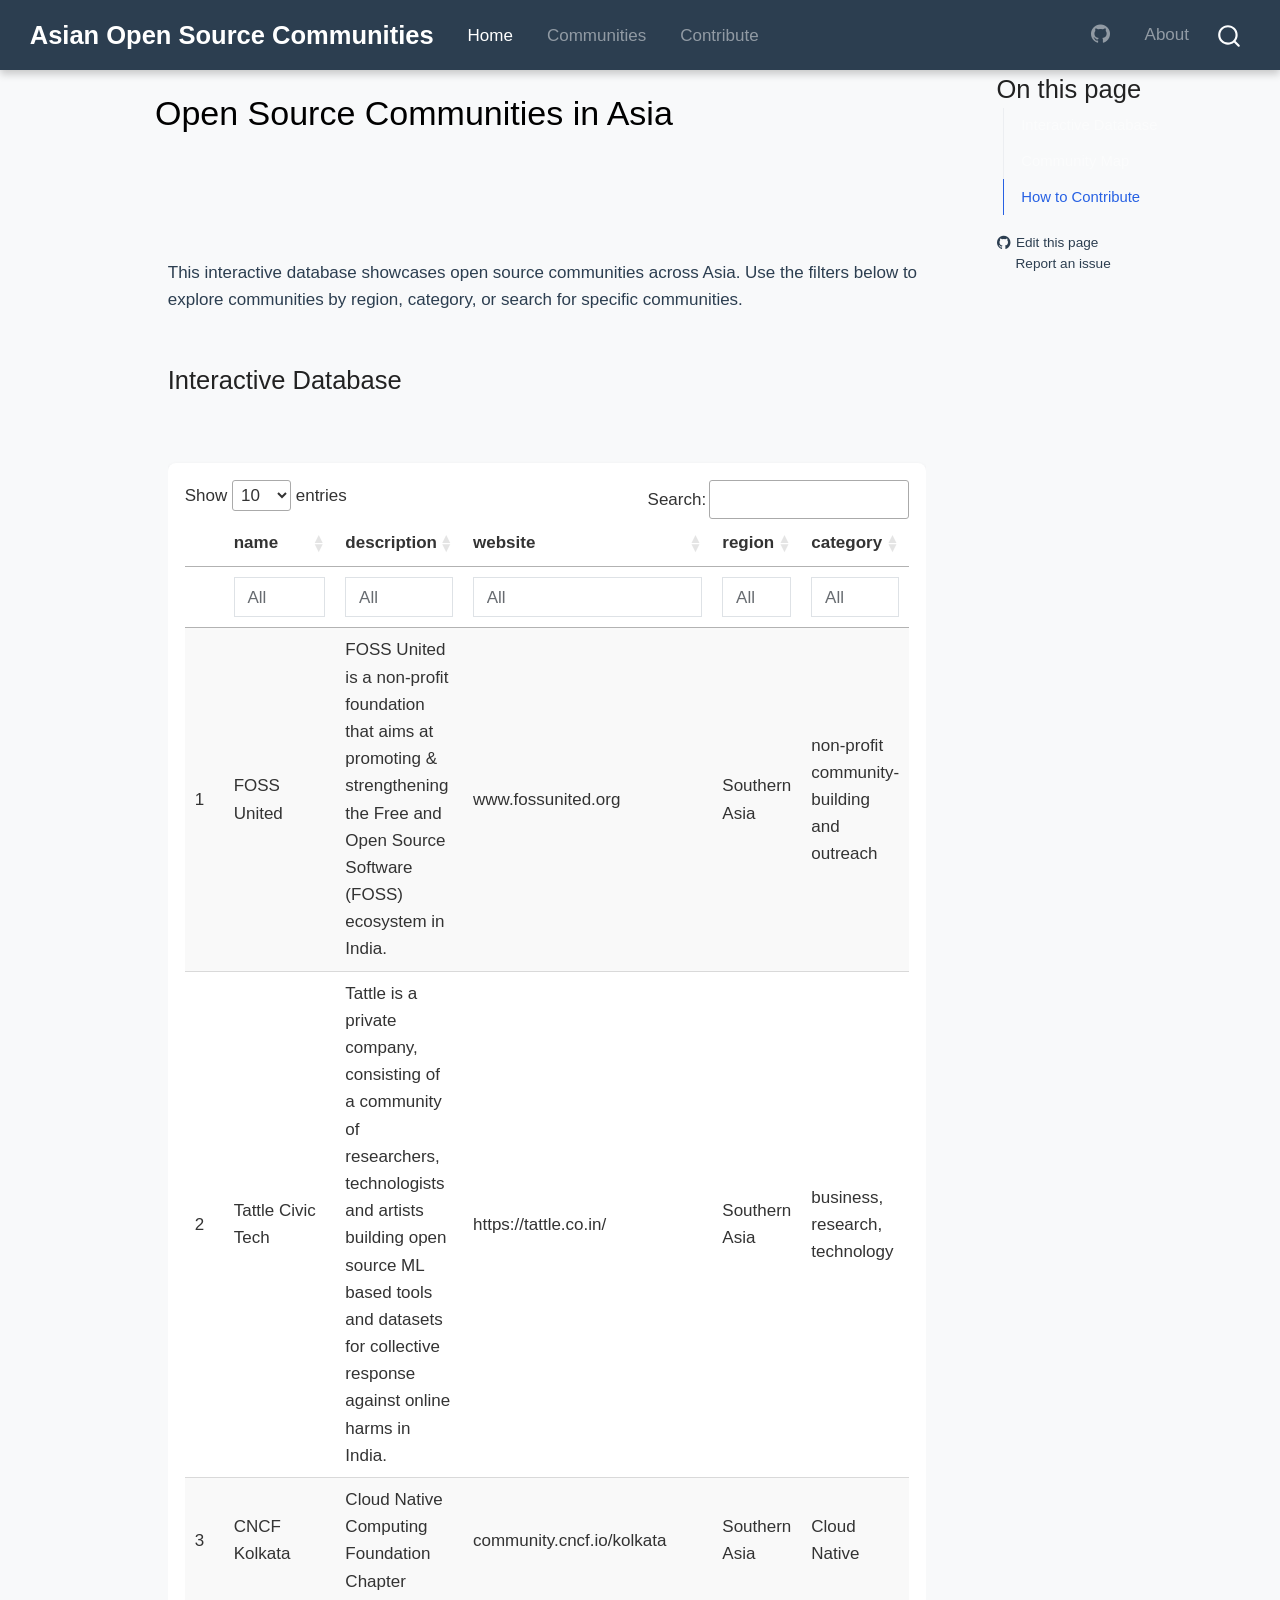
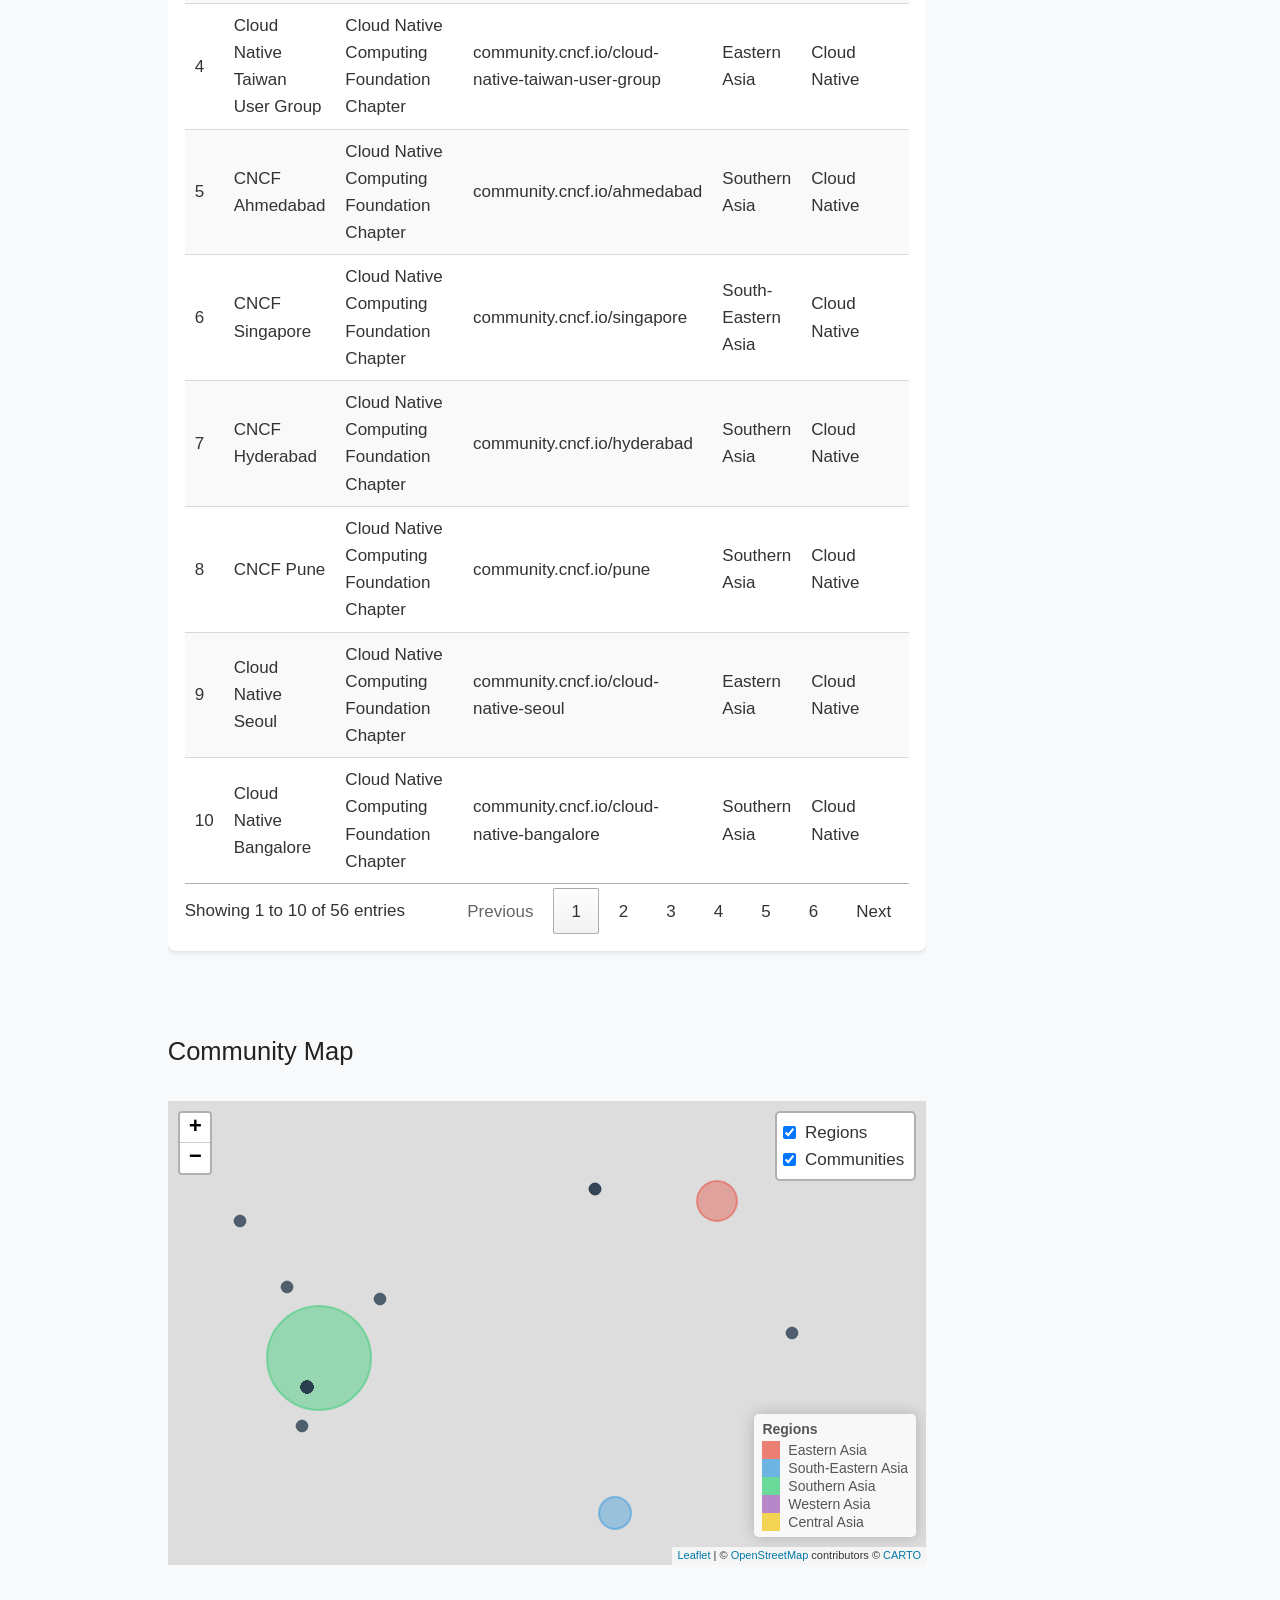
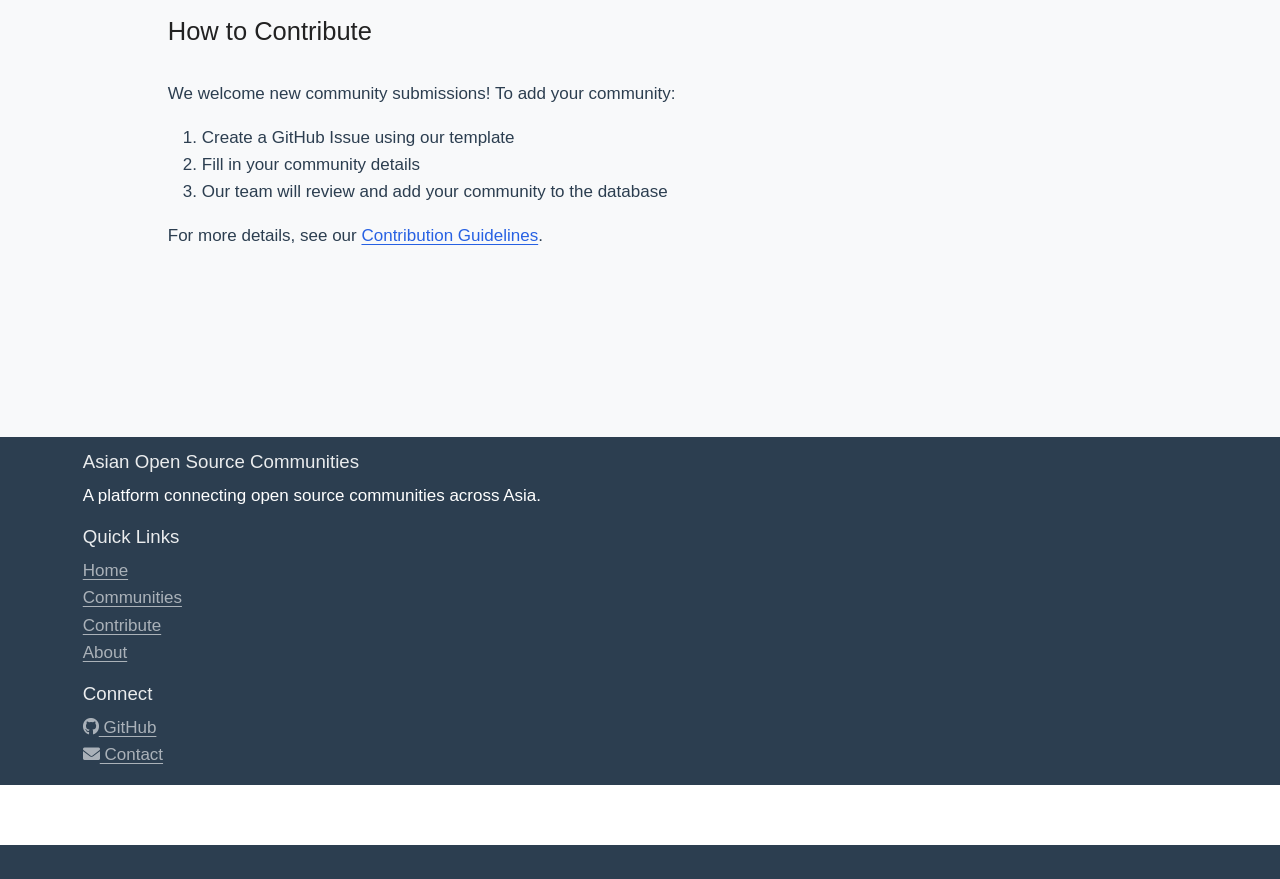
==== commit cd4e306d: "fixed ui issues" ====
--- a/docs/index.html
+++ b/docs/index.html
@@ -7,7 +7,7 @@
 <meta name="viewport" content="width=device-width, initial-scale=1.0, user-scalable=yes">
 
 
-<title>Asian Open Source Communities</title>
+<title>Open Source Communities in Asia – Asian Open Source Communities</title>
 <style>
 code{white-space: pre-wrap;}
 span.smallcaps{font-variant: small-caps;}
@@ -74,7 +74,7 @@
 <link href="site_libs/quarto-html/quarto-syntax-highlighting-bcbce66894bfa8e7e94e40e0186b9bb8.css" rel="stylesheet" id="quarto-text-highlighting-styles">
 <script src="site_libs/bootstrap/bootstrap.min.js"></script>
 <link href="site_libs/bootstrap/bootstrap-icons.css" rel="stylesheet">
-<link href="site_libs/bootstrap/bootstrap-8807936e62b0df5116249c4096768296.min.css" rel="stylesheet" append-hash="true" id="quarto-bootstrap" data-mode="light">
+<link href="site_libs/bootstrap/bootstrap-f09d9e16f4c314c3ee0d84a079bee913.min.css" rel="stylesheet" append-hash="true" id="quarto-bootstrap" data-mode="light">
 <script id="quarto-search-options" type="application/json">{
   "location": "navbar",
   "copy-button": false,
@@ -145,6 +145,10 @@
 
 <script src="site_libs/leaflet-binding-2.2.2/leaflet.js"></script>
 
+<script src="site_libs/leaflet-providers-2.0.0/leaflet-providers_2.0.0.js"></script>
+
+<script src="site_libs/leaflet-providers-plugin-2.2.2/leaflet-providers-plugin.js"></script>
+
 
 
 <link rel="stylesheet" href="styles/custom.css">
@@ -177,13 +181,13 @@
 <span class="menu-text">Communities</span></a>
   </li>  
   <li class="nav-item">
-    <a class="nav-link" href="./CONTRIBUTING.html"> 
+    <a class="nav-link" href="./contributing.html"> 
 <span class="menu-text">Contribute</span></a>
   </li>  
 </ul>
             <ul class="navbar-nav navbar-nav-scroll ms-auto">
   <li class="nav-item compact">
-    <a class="nav-link" href="https://github.com/SammanSarkar/open-source-in-asia"> <i class="bi bi-github" role="img">
+    <a class="nav-link" href="https://github.com/SammanSarkar/open-source-in-asia"> <i class="bi bi-github" role="img" aria-label="GitHub">
 </i> 
 <span class="menu-text"></span></a>
   </li>  
@@ -207,7 +211,7 @@
     <h2 id="toc-title">On this page</h2>
    
   <ul>
-  <li><a href="#welcome-to-asian-open-source-communities" id="toc-welcome-to-asian-open-source-communities" class="nav-link active" data-scroll-target="#welcome-to-asian-open-source-communities">Welcome to Asian Open Source Communities</a>
+  <li><a href="#section" id="toc-section" class="nav-link active" data-scroll-target="#section"></a>
   <ul class="collapse">
   <li><a href="#interactive-database" id="toc-interactive-database" class="nav-link" data-scroll-target="#interactive-database">Interactive Database</a></li>
   <li><a href="#community-map" id="toc-community-map" class="nav-link" data-scroll-target="#community-map">Community Map</a></li>
@@ -221,7 +225,7 @@
 
 <header id="title-block-header" class="quarto-title-block default">
 <div class="quarto-title">
-<div class="quarto-title-block"><div><h1 class="title">Asian Open Source Communities</h1><button type="button" class="btn code-tools-button" id="quarto-code-tools-source"><i class="bi"></i> Code</button></div></div>
+<div class="quarto-title-block"><div><h1 class="title">Open Source Communities in Asia</h1><button type="button" class="btn code-tools-button" id="quarto-code-tools-source"><i class="bi"></i> Code</button></div></div>
 </div>
 
 
@@ -238,42 +242,44 @@
 </header>
 
 
-<section id="welcome-to-asian-open-source-communities" class="level1">
-<h1>Welcome to Asian Open Source Communities</h1>
+<section id="section" class="level1 mb-4 border-0 container mt-6 pt-6">
+<h1 class="mb-4 border-0"></h1>
+<div class="mb-5">
 <p>This interactive database showcases open source communities across Asia. Use the filters below to explore communities by region, category, or search for specific communities.</p>
-<section id="interactive-database" class="level2">
-<h2 class="anchored" data-anchor-id="interactive-database">Interactive Database</h2>
+</div>
+<section id="interactive-database" class="level2 mt-5 mb-4">
+<h2 class="mt-5 mb-4 anchored" data-anchor-id="interactive-database">Interactive Database</h2>
 <div class="cell">
 <div class="cell-output-display">
-<div class="datatables html-widget html-fill-item" id="htmlwidget-dbd9c2bed54279ab24af" style="width:100%;height:auto;"></div>
-<script type="application/json" data-for="htmlwidget-dbd9c2bed54279ab24af">{"x":{"filter":"top","vertical":false,"filterHTML":"<tr>\n  <td><\/td>\n  <td data-type=\"character\" style=\"vertical-align: top;\">\n    <div class=\"form-group has-feedback\" style=\"margin-bottom: auto;\">\n      <input type=\"search\" placeholder=\"All\" class=\"form-control\" style=\"width: 100%;\"/>\n      <span class=\"glyphicon glyphicon-remove-circle form-control-feedback\"><\/span>\n    <\/div>\n  <\/td>\n  <td data-type=\"character\" style=\"vertical-align: top;\">\n    <div class=\"form-group has-feedback\" style=\"margin-bottom: auto;\">\n      <input type=\"search\" placeholder=\"All\" class=\"form-control\" style=\"width: 100%;\"/>\n      <span class=\"glyphicon glyphicon-remove-circle form-control-feedback\"><\/span>\n    <\/div>\n  <\/td>\n  <td data-type=\"character\" style=\"vertical-align: top;\">\n    <div class=\"form-group has-feedback\" style=\"margin-bottom: auto;\">\n      <input type=\"search\" placeholder=\"All\" class=\"form-control\" style=\"width: 100%;\"/>\n      <span class=\"glyphicon glyphicon-remove-circle form-control-feedback\"><\/span>\n    <\/div>\n  <\/td>\n  <td data-type=\"character\" style=\"vertical-align: top;\">\n    <div class=\"form-group has-feedback\" style=\"margin-bottom: auto;\">\n      <input type=\"search\" placeholder=\"All\" class=\"form-control\" style=\"width: 100%;\"/>\n      <span class=\"glyphicon glyphicon-remove-circle form-control-feedback\"><\/span>\n    <\/div>\n  <\/td>\n  <td data-type=\"character\" style=\"vertical-align: top;\">\n    <div class=\"form-group has-feedback\" style=\"margin-bottom: auto;\">\n      <input type=\"search\" placeholder=\"All\" class=\"form-control\" style=\"width: 100%;\"/>\n      <span class=\"glyphicon glyphicon-remove-circle form-control-feedback\"><\/span>\n    <\/div>\n  <\/td>\n<\/tr>","data":[["1","2","3","4","5"],["FOSSASIA","Open Source India","Open Source Hong Kong","Japan Open Source Software Association","Taiwan Open Source Software Community"],["Open source community in Asia focusing on open source software and hardware","India's largest open source conference and community","Promoting open source software and open standards in Hong Kong","Promoting open source software in Japan","Supporting open source development in Taiwan"],["https://fossasia.org/","https://opensourceindia.in/","https://opensource.hk/","https://www.osscons.jp/","https://tossug.org/"],["Southeast Asia","South Asia","East Asia","East Asia","East Asia"],["General","Conference","Community","Association","Community"]],"container":"<table class=\"display\">\n  <thead>\n    <tr>\n      <th> <\/th>\n      <th>name<\/th>\n      <th>description<\/th>\n      <th>website<\/th>\n      <th>region<\/th>\n      <th>category<\/th>\n    <\/tr>\n  <\/thead>\n<\/table>","options":{"pageLength":10,"autoWidth":true,"columnDefs":[{"orderable":false,"targets":0},{"name":" ","targets":0},{"name":"name","targets":1},{"name":"description","targets":2},{"name":"website","targets":3},{"name":"region","targets":4},{"name":"category","targets":5}],"order":[],"orderClasses":false,"orderCellsTop":true}},"evals":[],"jsHooks":[]}</script>
+<div class="datatables html-widget html-fill-item" id="htmlwidget-d335d32473b66e2821e4" style="width:100%;height:auto;"></div>
+<script type="application/json" data-for="htmlwidget-d335d32473b66e2821e4">{"x":{"filter":"top","vertical":false,"filterHTML":"<tr>\n  <td><\/td>\n  <td data-type=\"character\" style=\"vertical-align: top;\">\n    <div class=\"form-group has-feedback\" style=\"margin-bottom: auto;\">\n      <input type=\"search\" placeholder=\"All\" class=\"form-control\" style=\"width: 100%;\"/>\n      <span class=\"glyphicon glyphicon-remove-circle form-control-feedback\"><\/span>\n    <\/div>\n  <\/td>\n  <td data-type=\"character\" style=\"vertical-align: top;\">\n    <div class=\"form-group has-feedback\" style=\"margin-bottom: auto;\">\n      <input type=\"search\" placeholder=\"All\" class=\"form-control\" style=\"width: 100%;\"/>\n      <span class=\"glyphicon glyphicon-remove-circle form-control-feedback\"><\/span>\n    <\/div>\n  <\/td>\n  <td data-type=\"character\" style=\"vertical-align: top;\">\n    <div class=\"form-group has-feedback\" style=\"margin-bottom: auto;\">\n      <input type=\"search\" placeholder=\"All\" class=\"form-control\" style=\"width: 100%;\"/>\n      <span class=\"glyphicon glyphicon-remove-circle form-control-feedback\"><\/span>\n    <\/div>\n  <\/td>\n  <td data-type=\"character\" style=\"vertical-align: top;\">\n    <div class=\"form-group has-feedback\" style=\"margin-bottom: auto;\">\n      <input type=\"search\" placeholder=\"All\" class=\"form-control\" style=\"width: 100%;\"/>\n      <span class=\"glyphicon glyphicon-remove-circle form-control-feedback\"><\/span>\n    <\/div>\n  <\/td>\n  <td data-type=\"character\" style=\"vertical-align: top;\">\n    <div class=\"form-group has-feedback\" style=\"margin-bottom: auto;\">\n      <input type=\"search\" placeholder=\"All\" class=\"form-control\" style=\"width: 100%;\"/>\n      <span class=\"glyphicon glyphicon-remove-circle form-control-feedback\"><\/span>\n    <\/div>\n  <\/td>\n<\/tr>","data":[["1","2","3","4","5","6","7","8","9","10","11","12","13","14","15","16","17","18","19","20","21","22","23","24","25","26","27","28","29","30","31","32","33","34","35","36","37","38","39","40","41","42","43","44","45","46","47","48","49","50","51","52","53","54","55","56"],["FOSS United","Tattle Civic Tech","CNCF Kolkata","Cloud Native Taiwan User Group","CNCF Ahmedabad","CNCF Singapore","CNCF Hyderabad","CNCF Pune","Cloud Native Seoul","Cloud Native Bangalore","CNCF Dubai","CNCF Kochi","Kubernetes Chaos Engineering Meetup Group","CNCF Lahore","CNCF Islamabad","CNCF Chennai","CNCF Kathmandu","CNCF Abu Dhabi","Cloud Native DaLian","Cloud Native Guangzhou","Cloud Native Gurugram","Cloud Native Indore","CNCF Jaipur","Cloud Native Coimbatore","CNCF Indonesia","Cloud Native Trivandrum","CNCF Nashik","Cloud Native Raipur","Cloud Native Noida","CNCF Chandigarh","Cloud Native Guwahati","CNCF Nagpur","Cloud Native Baku","Cloud Native Dhaka","CNCF New Delhi","CNCF Thane","Cloud Native Security India","Cloud Native Surat","Cloud Native Kerala","CNCF Madurai","CNCF Amravati","Cloud Native Vadodara","CNCF Greater Noida","Cloud Native Gandhinagar","Cloud Native Hooghly","Cloud Native Aurangabad","Cloud Native Security Pakistan","Cloud Native Dibrugarh","Cloud Native Kuala Lumpur","Cloud Native Jalandhar","Cloud Native Ho Chi Minh","Kubernetes Sri Lanka","Cloud Native Community Japan","Cloud Native Riyadh","Cloud Native Security Japan","Cloud Native Bihar"],["FOSS United is a non-profit foundation that aims at promoting &amp; strengthening the Free and Open Source Software (FOSS) ecosystem in India.","Tattle is a private company, consisting of a community of researchers, technologists and artists building open source ML based tools and datasets for collective response against online harms in India.","Cloud Native Computing Foundation Chapter","Cloud Native Computing Foundation Chapter","Cloud Native Computing Foundation Chapter","Cloud Native Computing Foundation Chapter","Cloud Native Computing Foundation Chapter","Cloud Native Computing Foundation Chapter","Cloud Native Computing Foundation Chapter","Cloud Native Computing Foundation Chapter","Cloud Native Computing Foundation Chapter","Cloud Native Computing Foundation Chapter","Cloud Native Computing Foundation Chapter","Cloud Native Computing Foundation Chapter","Cloud Native Computing Foundation Chapter","Cloud Native Computing Foundation Chapter","Cloud Native Computing Foundation Chapter","Cloud Native Computing Foundation Chapter","Cloud Native Computing Foundation Chapter","Cloud Native Computing Foundation Chapter","Cloud Native Computing Foundation Chapter","Cloud Native Computing Foundation Chapter","Cloud Native Computing Foundation Chapter","Cloud Native Computing Foundation Chapter","Cloud Native Computing Foundation Chapter","Cloud Native Computing Foundation Chapter","Cloud Native Computing Foundation Chapter","Cloud Native Computing Foundation Chapter","Cloud Native Computing Foundation Chapter","Cloud Native Computing Foundation Chapter","Cloud Native Computing Foundation Chapter","Cloud Native Computing Foundation Chapter","Cloud Native Computing Foundation Chapter","Cloud Native Computing Foundation Chapter","Cloud Native Computing Foundation Chapter","Cloud Native Computing Foundation Chapter","Cloud Native Computing Foundation Chapter","Cloud Native Computing Foundation Chapter","Cloud Native Computing Foundation Chapter","Cloud Native Computing Foundation Chapter","Cloud Native Computing Foundation Chapter","Cloud Native Computing Foundation Chapter","Cloud Native Computing Foundation Chapter","Cloud Native Computing Foundation Chapter","Cloud Native Computing Foundation Chapter","Cloud Native Computing Foundation Chapter","Cloud Native Computing Foundation Chapter","Cloud Native Computing Foundation Chapter","Cloud Native Computing Foundation Chapter","Cloud Native Computing Foundation Chapter","Cloud Native Computing Foundation Chapter","Cloud Native Computing Foundation Chapter","Cloud Native Computing Foundation Chapter","Cloud Native Computing Foundation Chapter","Cloud Native Computing Foundation Chapter","Cloud Native Computing Foundation Chapter"],["www.fossunited.org","https://tattle.co.in/","community.cncf.io/kolkata","community.cncf.io/cloud-native-taiwan-user-group","community.cncf.io/ahmedabad","community.cncf.io/singapore","community.cncf.io/hyderabad","community.cncf.io/pune","community.cncf.io/cloud-native-seoul","community.cncf.io/cloud-native-bangalore","community.cncf.io/dubai","community.cncf.io/kochi","community.cncf.io/kubernetes-chaos-engineering","community.cncf.io/lahore","community.cncf.io/islamabad","community.cncf.io/chennai","community.cncf.io/kathmandu","community.cncf.io/abu-dhabi","community.cncf.io/cloud-native-dalian","community.cncf.io/cloud-native-guangzhou","community.cncf.io/cloud-native-gurugram","community.cncf.io/cloud-native-indore","community.cncf.io/jaipur","community.cncf.io/cloud-native-coimbatore","community.cncf.io/indonesia","community.cncf.io/cloud-native-trivandrum","community.cncf.io/nashik","community.cncf.io/cloud-native-raipur","community.cncf.io/cloud-native-noida","community.cncf.io/chandigarh","community.cncf.io/cloud-native-guwahati","community.cncf.io/nagpur","community.cncf.io/cloud-native-baku","community.cncf.io/cloud-native-dhaka","community.cncf.io/new-delhi","community.cncf.io/thane","community.cncf.io/cloud-native-security-india","community.cncf.io/cloud-native-surat","community.cncf.io/cloud-native-kerala","community.cncf.io/madurai","community.cncf.io/amravati","community.cncf.io/cloud-native-vadodara","community.cncf.io/greater-noida","community.cncf.io/cloud-native-gandhinagar","community.cncf.io/cloud-native-hooghly","community.cncf.io/cloud-native-aurangabad","community.cncf.io/cloud-native-security-pakistan","community.cncf.io/cloud-native-dibrugarh","community.cncf.io/cloud-native-kuala-lumpur","community.cncf.io/cloud-native-jalandhar","community.cncf.io/cloud-native-ho-chi-minh","community.cncf.io/kubernetes-sri-lanka","community.cncf.io/cloud-native-community-japan","community.cncf.io/cloud-native-riyadh","community.cncf.io/cloud-native-security-japan","community.cncf.io/cloud-native-bihar"],["Southern Asia","Southern Asia","Southern Asia","Eastern Asia","Southern Asia","South-Eastern Asia","Southern Asia","Southern Asia","Eastern Asia","Southern Asia","Western Asia","Southern Asia","Southern Asia","Southern Asia","Southern Asia","Southern Asia","Southern Asia","Western Asia","Eastern Asia","Eastern Asia","Southern Asia","Southern Asia","Southern Asia","Southern Asia","South-Eastern Asia","Southern Asia","Southern Asia","Southern Asia","Southern Asia","Southern Asia","Southern Asia","Southern Asia","Western Asia","Southern Asia","Southern Asia","Southern Asia","Southern Asia","Southern Asia","Southern Asia","Southern Asia","Southern Asia","Southern Asia","Southern Asia","Southern Asia","Southern Asia","Southern Asia","Southern Asia","Southern Asia","South-Eastern Asia","Southern Asia","South-Eastern Asia","Southern Asia","Eastern Asia","Western Asia","Eastern Asia","Southern Asia"],["non-profit community-building and outreach","business, research, technology","Cloud Native","Cloud Native","Cloud Native","Cloud Native","Cloud Native","Cloud Native","Cloud Native","Cloud Native","Cloud Native","Cloud Native","Cloud Native,Chaos Engineering","Cloud Native","Cloud Native","Cloud Native","Cloud Native","Cloud Native","Cloud Native","Cloud Native","Cloud Native","Cloud Native","Cloud Native","Cloud Native","Cloud Native","Cloud Native","Cloud Native","Cloud Native","Cloud Native","Cloud Native","Cloud Native","Cloud Native","Cloud Native","Cloud Native","Cloud Native","Cloud Native","Cloud Native,Security","Cloud Native","Cloud Native","Cloud Native","Cloud Native","Cloud Native","Cloud Native","Cloud Native","Cloud Native","Cloud Native","Cloud Native,Security","Cloud Native","Cloud Native","Cloud Native","Cloud Native","Cloud Native","Cloud Native","Cloud Native","Cloud Native,Security","Cloud Native"]],"container":"<table class=\"display\">\n  <thead>\n    <tr>\n      <th> <\/th>\n      <th>name<\/th>\n      <th>description<\/th>\n      <th>website<\/th>\n      <th>region<\/th>\n      <th>category<\/th>\n    <\/tr>\n  <\/thead>\n<\/table>","options":{"pageLength":10,"autoWidth":false,"scrollX":false,"columnDefs":[{"width":"20%","targets":0},{"width":"35%","targets":1},{"width":"15%","targets":2},{"width":"15%","targets":3},{"width":"15%","targets":4},{"orderable":false,"targets":0},{"name":" ","targets":0},{"name":"name","targets":1},{"name":"description","targets":2},{"name":"website","targets":3},{"name":"region","targets":4},{"name":"category","targets":5}],"order":[],"orderClasses":false,"orderCellsTop":true}},"evals":[],"jsHooks":[]}</script>
 </div>
 </div>
 </section>
-<section id="community-map" class="level2">
-<h2 class="anchored" data-anchor-id="community-map">Community Map</h2>
+<section id="community-map" class="level2 mt-5 mb-4">
+<h2 class="mt-5 mb-4 anchored" data-anchor-id="community-map">Community Map</h2>
 <div class="cell">
 <div class="cell-output-display">
-<div class="leaflet html-widget html-fill-item" id="htmlwidget-22616d36c92ae39e0d7f" style="width:100%;height:464px;"></div>
-<script type="application/json" data-for="htmlwidget-22616d36c92ae39e0d7f">{"x":{"options":{"crs":{"crsClass":"L.CRS.EPSG3857","code":null,"proj4def":null,"projectedBounds":null,"options":{}}},"calls":[{"method":"addTiles","args":["https://{s}.tile.openstreetmap.org/{z}/{x}/{y}.png",null,null,{"minZoom":0,"maxZoom":18,"tileSize":256,"subdomains":"abc","errorTileUrl":"","tms":false,"noWrap":false,"zoomOffset":0,"zoomReverse":false,"opacity":1,"zIndex":1,"detectRetina":false,"attribution":"&copy; <a href=\"https://openstreetmap.org/copyright/\">OpenStreetMap<\/a>,  <a href=\"https://opendatacommons.org/licenses/odbl/\">ODbL<\/a>"}]},{"method":"addCircleMarkers","args":[[35,23,10],[115,80,106],[17.32050807568877,10,10],null,null,{"interactive":true,"className":"","stroke":true,"color":["red","green","blue"],"weight":2,"opacity":0.5,"fill":true,"fillColor":["red","green","blue"],"fillOpacity":0.6},null,null,["<h4>East Asia<\/h4><p><b>3 communities<\/b><\/p><div style='max-height: 200px; overflow-y: auto;'><b>Open Source Hong Kong<\/b><br>Promoting open source software and open standards in Hong Kong<br><a href='https://opensource.hk/' target='_blank'>Website<\/a><br><br><b>Japan Open Source Software Association<\/b><br>Promoting open source software in Japan<br><a href='https://www.osscons.jp/' target='_blank'>Website<\/a><br><br><b>Taiwan Open Source Software Community<\/b><br>Supporting open source development in Taiwan<br><a href='https://tossug.org/' target='_blank'>Website<\/a><\/div>","<h4>South Asia<\/h4><p><b>1 communities<\/b><\/p><div style='max-height: 200px; overflow-y: auto;'><b>Open Source India<\/b><br>India's largest open source conference and community<br><a href='https://opensourceindia.in/' target='_blank'>Website<\/a><\/div>","<h4>Southeast Asia<\/h4><p><b>1 communities<\/b><\/p><div style='max-height: 200px; overflow-y: auto;'><b>FOSSASIA<\/b><br>Open source community in Asia focusing on open source software and hardware<br><a href='https://fossasia.org/' target='_blank'>Website<\/a><\/div>"],null,null,{"interactive":false,"permanent":false,"direction":"auto","opacity":1,"offset":[0,0],"textsize":"10px","textOnly":false,"className":"","sticky":true},null]},{"method":"addLegend","args":[{"colors":["red","blue","green","purple"],"labels":["East Asia","Southeast Asia","South Asia","Central Asia"],"na_color":null,"na_label":"NA","opacity":0.7,"position":"bottomright","type":"unknown","title":"Regions","extra":null,"layerId":null,"className":"info legend","group":null}]}],"setView":[[25,100],4,[]],"limits":{"lat":[10,35],"lng":[80,115]}},"evals":[],"jsHooks":[]}</script>
+<div class="leaflet html-widget html-fill-item" id="htmlwidget-395c79da97920e71e03d" style="width:100%;height:464px;"></div>
+<script type="application/json" data-for="htmlwidget-395c79da97920e71e03d">{"x":{"options":{"crs":{"crsClass":"L.CRS.EPSG3857","code":null,"proj4def":null,"projectedBounds":null,"options":{}}},"calls":[{"method":"addProviderTiles","args":["CartoDB.Positron",null,null,{"errorTileUrl":"","noWrap":false,"detectRetina":false}]},{"method":"addCircleMarkers","args":[[35,10,23,35],[115,106,80,40],[19.59591794226542,16,51.84592558726288,16],null,"Regions",{"interactive":true,"className":"","stroke":true,"color":["#e74c3c","#3498db","#2ecc71","#9b59b6"],"weight":2,"opacity":0.5,"fill":true,"fillColor":["#e74c3c","#3498db","#2ecc71","#9b59b6"],"fillOpacity":0.4},null,null,["<h4>Eastern Asia<\/h4><p><b>6 communities<\/b><\/p><div style='max-height: 200px; overflow-y: auto;'><b>Cloud Native Taiwan User Group<\/b><br>Cloud Native Computing Foundation Chapter<br><br><b>Cloud Native Seoul<\/b><br>Cloud Native Computing Foundation Chapter<br><br><b>Cloud Native DaLian<\/b><br>Cloud Native Computing Foundation Chapter<br><br><b>Cloud Native Guangzhou<\/b><br>Cloud Native Computing Foundation Chapter<br><br><b>Cloud Native Community Japan<\/b><br>Cloud Native Computing Foundation Chapter<br><br><b>Cloud Native Security Japan<\/b><br>Cloud Native Computing Foundation Chapter<\/div>","<h4>South-Eastern Asia<\/h4><p><b>4 communities<\/b><\/p><div style='max-height: 200px; overflow-y: auto;'><b>CNCF Singapore<\/b><br>Cloud Native Computing Foundation Chapter<br><br><b>CNCF Indonesia<\/b><br>Cloud Native Computing Foundation Chapter<br><br><b>Cloud Native Kuala Lumpur<\/b><br>Cloud Native Computing Foundation Chapter<br><br><b>Cloud Native Ho Chi Minh<\/b><br>Cloud Native Computing Foundation Chapter<\/div>","<h4>Southern Asia<\/h4><p><b>42 communities<\/b><\/p><div style='max-height: 200px; overflow-y: auto;'><b>FOSS United<\/b><br>FOSS United is a non-profit foundation that aims at promoting & strengthening the Free and Open Source Software (FOSS) ecosystem in India.<br><br><b>Tattle Civic Tech<\/b><br>Tattle is a private company, consisting of a community of researchers, technologists and artists building open source ML based tools and datasets for collective response against online harms in India.<br><br><b>CNCF Kolkata<\/b><br>Cloud Native Computing Foundation Chapter<br><br><b>CNCF Ahmedabad<\/b><br>Cloud Native Computing Foundation Chapter<br><br><b>CNCF Hyderabad<\/b><br>Cloud Native Computing Foundation Chapter<br><br><b>CNCF Pune<\/b><br>Cloud Native Computing Foundation Chapter<br><br><b>Cloud Native Bangalore<\/b><br>Cloud Native Computing Foundation Chapter<br><br><b>CNCF Kochi<\/b><br>Cloud Native Computing Foundation Chapter<br><br><b>Kubernetes Chaos Engineering Meetup Group<\/b><br>Cloud Native Computing Foundation Chapter<br><br><b>CNCF Lahore<\/b><br>Cloud Native Computing Foundation Chapter<br><br><b>CNCF Islamabad<\/b><br>Cloud Native Computing Foundation Chapter<br><br><b>CNCF Chennai<\/b><br>Cloud Native Computing Foundation Chapter<br><br><b>CNCF Kathmandu<\/b><br>Cloud Native Computing Foundation Chapter<br><br><b>Cloud Native Gurugram<\/b><br>Cloud Native Computing Foundation Chapter<br><br><b>Cloud Native Indore<\/b><br>Cloud Native Computing Foundation Chapter<br><br><b>CNCF Jaipur<\/b><br>Cloud Native Computing Foundation Chapter<br><br><b>Cloud Native Coimbatore<\/b><br>Cloud Native Computing Foundation Chapter<br><br><b>Cloud Native Trivandrum<\/b><br>Cloud Native Computing Foundation Chapter<br><br><b>CNCF Nashik<\/b><br>Cloud Native Computing Foundation Chapter<br><br><b>Cloud Native Raipur<\/b><br>Cloud Native Computing Foundation Chapter<br><br><b>Cloud Native Noida<\/b><br>Cloud Native Computing Foundation Chapter<br><br><b>CNCF Chandigarh<\/b><br>Cloud Native Computing Foundation Chapter<br><br><b>Cloud Native Guwahati<\/b><br>Cloud Native Computing Foundation Chapter<br><br><b>CNCF Nagpur<\/b><br>Cloud Native Computing Foundation Chapter<br><br><b>Cloud Native Dhaka<\/b><br>Cloud Native Computing Foundation Chapter<br><br><b>CNCF New Delhi<\/b><br>Cloud Native Computing Foundation Chapter<br><br><b>CNCF Thane<\/b><br>Cloud Native Computing Foundation Chapter<br><br><b>Cloud Native Security India<\/b><br>Cloud Native Computing Foundation Chapter<br><br><b>Cloud Native Surat<\/b><br>Cloud Native Computing Foundation Chapter<br><br><b>Cloud Native Kerala<\/b><br>Cloud Native Computing Foundation Chapter<br><br><b>CNCF Madurai<\/b><br>Cloud Native Computing Foundation Chapter<br><br><b>CNCF Amravati<\/b><br>Cloud Native Computing Foundation Chapter<br><br><b>Cloud Native Vadodara<\/b><br>Cloud Native Computing Foundation Chapter<br><br><b>CNCF Greater Noida<\/b><br>Cloud Native Computing Foundation Chapter<br><br><b>Cloud Native Gandhinagar<\/b><br>Cloud Native Computing Foundation Chapter<br><br><b>Cloud Native Hooghly<\/b><br>Cloud Native Computing Foundation Chapter<br><br><b>Cloud Native Aurangabad<\/b><br>Cloud Native Computing Foundation Chapter<br><br><b>Cloud Native Security Pakistan<\/b><br>Cloud Native Computing Foundation Chapter<br><br><b>Cloud Native Dibrugarh<\/b><br>Cloud Native Computing Foundation Chapter<br><br><b>Cloud Native Jalandhar<\/b><br>Cloud Native Computing Foundation Chapter<br><br><b>Kubernetes Sri Lanka<\/b><br>Cloud Native Computing Foundation Chapter<br><br><b>Cloud Native Bihar<\/b><br>Cloud Native Computing Foundation Chapter<\/div>","<h4>Western Asia<\/h4><p><b>4 communities<\/b><\/p><div style='max-height: 200px; overflow-y: auto;'><b>CNCF Dubai<\/b><br>Cloud Native Computing Foundation Chapter<br><br><b>CNCF Abu Dhabi<\/b><br>Cloud Native Computing Foundation Chapter<br><br><b>Cloud Native Baku<\/b><br>Cloud Native Computing Foundation Chapter<br><br><b>Cloud Native Riyadh<\/b><br>Cloud Native Computing Foundation Chapter<\/div>"],null,null,{"interactive":false,"permanent":false,"direction":"auto","opacity":1,"offset":[0,0],"textsize":"10px","textOnly":false,"className":"","sticky":true},null]},{"method":"addCircleMarkers","args":[[20.5937,20.5937,20.5937,25.033,20.5937,1.3521,17.385,20.5937,37.5665,20.5937,25.2048,20.5937,20.5937,33.6007,20.5937,27.7172,24.4539,35.8617,35.8617,20.5937,20.5937,20.5937,20.5937,-6.2088,20.5937,20.5937,20.5937,20.5937,20.5937,20.5937,20.5937,28.6139,20.5937,20.5937,20.5937,20.5937,20.5937,20.5937,20.5937,20.5937,20.5937,20.5937,20.5937,20.5937,20.5937,35.6762,35.6762,20.5937],[78.9629,78.9629,78.9629,121.5654,78.9629,103.8198,78.4867,78.9629,126.978,78.9629,55.2708,78.9629,78.9629,73.06789999999999,78.9629,85.324,54.3773,104.1954,104.1954,78.9629,78.9629,78.9629,78.9629,106.8456,78.9629,78.9629,78.9629,78.9629,78.9629,78.9629,78.9629,77.209,78.9629,78.9629,78.9629,78.9629,78.9629,78.9629,78.9629,78.9629,78.9629,78.9629,78.9629,78.9629,78.9629,139.6503,139.6503,78.9629],6,null,"Communities",{"interactive":true,"className":"","stroke":true,"color":"#2c3e50","weight":1,"opacity":0.5,"fill":true,"fillColor":"#2c3e50","fillOpacity":0.8},null,null,["<h4>FOSS United<\/h4><p>FOSS United is a non-profit foundation that aims at promoting & strengthening the Free and Open Source Software (FOSS) ecosystem in India.<\/p>","<h4>Tattle Civic Tech<\/h4><p>Tattle is a private company, consisting of a community of researchers, technologists and artists building open source ML based tools and datasets for collective response against online harms in India.<\/p>","<h4>CNCF Kolkata<\/h4><p>Cloud Native Computing Foundation Chapter<\/p>","<h4>Cloud Native Taiwan User Group<\/h4><p>Cloud Native Computing Foundation Chapter<\/p>","<h4>CNCF Ahmedabad<\/h4><p>Cloud Native Computing Foundation Chapter<\/p>","<h4>CNCF Singapore<\/h4><p>Cloud Native Computing Foundation Chapter<\/p>","<h4>CNCF Hyderabad<\/h4><p>Cloud Native Computing Foundation Chapter<\/p>","<h4>CNCF Pune<\/h4><p>Cloud Native Computing Foundation Chapter<\/p>","<h4>Cloud Native Seoul<\/h4><p>Cloud Native Computing Foundation Chapter<\/p>","<h4>Cloud Native Bangalore<\/h4><p>Cloud Native Computing Foundation Chapter<\/p>","<h4>CNCF Dubai<\/h4><p>Cloud Native Computing Foundation Chapter<\/p>","<h4>CNCF Kochi<\/h4><p>Cloud Native Computing Foundation Chapter<\/p>","<h4>Kubernetes Chaos Engineering Meetup Group<\/h4><p>Cloud Native Computing Foundation Chapter<\/p>","<h4>CNCF Islamabad<\/h4><p>Cloud Native Computing Foundation Chapter<\/p>","<h4>CNCF Chennai<\/h4><p>Cloud Native Computing Foundation Chapter<\/p>","<h4>CNCF Kathmandu<\/h4><p>Cloud Native Computing Foundation Chapter<\/p>","<h4>CNCF Abu Dhabi<\/h4><p>Cloud Native Computing Foundation Chapter<\/p>","<h4>Cloud Native DaLian<\/h4><p>Cloud Native Computing Foundation Chapter<\/p>","<h4>Cloud Native Guangzhou<\/h4><p>Cloud Native Computing Foundation Chapter<\/p>","<h4>Cloud Native Gurugram<\/h4><p>Cloud Native Computing Foundation Chapter<\/p>","<h4>Cloud Native Indore<\/h4><p>Cloud Native Computing Foundation Chapter<\/p>","<h4>CNCF Jaipur<\/h4><p>Cloud Native Computing Foundation Chapter<\/p>","<h4>Cloud Native Coimbatore<\/h4><p>Cloud Native Computing Foundation Chapter<\/p>","<h4>CNCF Indonesia<\/h4><p>Cloud Native Computing Foundation Chapter<\/p>","<h4>Cloud Native Trivandrum<\/h4><p>Cloud Native Computing Foundation Chapter<\/p>","<h4>CNCF Nashik<\/h4><p>Cloud Native Computing Foundation Chapter<\/p>","<h4>Cloud Native Raipur<\/h4><p>Cloud Native Computing Foundation Chapter<\/p>","<h4>Cloud Native Noida<\/h4><p>Cloud Native Computing Foundation Chapter<\/p>","<h4>CNCF Chandigarh<\/h4><p>Cloud Native Computing Foundation Chapter<\/p>","<h4>Cloud Native Guwahati<\/h4><p>Cloud Native Computing Foundation Chapter<\/p>","<h4>CNCF Nagpur<\/h4><p>Cloud Native Computing Foundation Chapter<\/p>","<h4>CNCF New Delhi<\/h4><p>Cloud Native Computing Foundation Chapter<\/p>","<h4>CNCF Thane<\/h4><p>Cloud Native Computing Foundation Chapter<\/p>","<h4>Cloud Native Security India<\/h4><p>Cloud Native Computing Foundation Chapter<\/p>","<h4>Cloud Native Surat<\/h4><p>Cloud Native Computing Foundation Chapter<\/p>","<h4>Cloud Native Kerala<\/h4><p>Cloud Native Computing Foundation Chapter<\/p>","<h4>CNCF Madurai<\/h4><p>Cloud Native Computing Foundation Chapter<\/p>","<h4>CNCF Amravati<\/h4><p>Cloud Native Computing Foundation Chapter<\/p>","<h4>Cloud Native Vadodara<\/h4><p>Cloud Native Computing Foundation Chapter<\/p>","<h4>CNCF Greater Noida<\/h4><p>Cloud Native Computing Foundation Chapter<\/p>","<h4>Cloud Native Gandhinagar<\/h4><p>Cloud Native Computing Foundation Chapter<\/p>","<h4>Cloud Native Hooghly<\/h4><p>Cloud Native Computing Foundation Chapter<\/p>","<h4>Cloud Native Aurangabad<\/h4><p>Cloud Native Computing Foundation Chapter<\/p>","<h4>Cloud Native Dibrugarh<\/h4><p>Cloud Native Computing Foundation Chapter<\/p>","<h4>Cloud Native Jalandhar<\/h4><p>Cloud Native Computing Foundation Chapter<\/p>","<h4>Cloud Native Community Japan<\/h4><p>Cloud Native Computing Foundation Chapter<\/p>","<h4>Cloud Native Security Japan<\/h4><p>Cloud Native Computing Foundation Chapter<\/p>","<h4>Cloud Native Bihar<\/h4><p>Cloud Native Computing Foundation Chapter<\/p>"],null,null,{"interactive":false,"permanent":false,"direction":"auto","opacity":1,"offset":[0,0],"textsize":"10px","textOnly":false,"className":"","sticky":true},null]},{"method":"addLegend","args":[{"colors":["#e74c3c","#3498db","#2ecc71","#9b59b6","#f1c40f"],"labels":["Eastern Asia","South-Eastern Asia","Southern Asia","Western Asia","Central Asia"],"na_color":null,"na_label":"NA","opacity":0.7,"position":"bottomright","type":"unknown","title":"Regions","extra":null,"layerId":null,"className":"info legend","group":null}]},{"method":"addLayersControl","args":[[],["Regions","Communities"],{"collapsed":false,"autoZIndex":true,"position":"topright"}]}],"setView":[[25,100],4,[]],"limits":{"lat":[-6.2088,37.5665],"lng":[40,139.6503]}},"evals":[],"jsHooks":[]}</script>
 </div>
 </div>
 </section>
-<section id="how-to-contribute" class="level2">
-<h2 class="anchored" data-anchor-id="how-to-contribute">How to Contribute</h2>
+<section id="how-to-contribute" class="level2 mt-5 mb-4">
+<h2 class="mt-5 mb-4 anchored" data-anchor-id="how-to-contribute">How to Contribute</h2>
 <p>We welcome new community submissions! To add your community:</p>
 <ol type="1">
 <li>Create a GitHub Issue using our template</li>
 <li>Fill in your community details</li>
 <li>Our team will review and add your community to the database</li>
 </ol>
-<p>For more details, see our <a href="./CONTRIBUTING.html">Contribution Guidelines</a>.</p>
-
-
-<!-- -->
-
+<p>For more details, see our <a href="CONTRIBUTING.md">Contribution Guidelines</a>.</p>
 </section>
 </section>
+
+
+<!-- -->
+
 
 </main> <!-- /main -->
 <footer class="footer">
@@ -778,7 +784,7 @@
   });
   </script><div class="modal fade" id="quarto-embedded-source-code-modal" tabindex="-1" aria-labelledby="quarto-embedded-source-code-modal-label" aria-hidden="true"><div class="modal-dialog modal-dialog-scrollable"><div class="modal-content"><div class="modal-header"><h5 class="modal-title" id="quarto-embedded-source-code-modal-label">Source Code</h5><button class="btn-close" data-bs-dismiss="modal"></button></div><div class="modal-body"><div class="">
 <div class="sourceCode" id="cb1" data-shortcodes="false"><pre class="sourceCode markdown code-with-copy"><code class="sourceCode markdown"><span id="cb1-1"><a href="#cb1-1" aria-hidden="true" tabindex="-1"></a><span class="co">---</span></span>
-<span id="cb1-2"><a href="#cb1-2" aria-hidden="true" tabindex="-1"></a><span class="an">title:</span><span class="co"> "Asian Open Source Communities"</span></span>
+<span id="cb1-2"><a href="#cb1-2" aria-hidden="true" tabindex="-1"></a><span class="an">title:</span><span class="co"> "Open Source Communities in Asia"</span></span>
 <span id="cb1-3"><a href="#cb1-3" aria-hidden="true" tabindex="-1"></a><span class="an">format:</span><span class="co"> html</span></span>
 <span id="cb1-4"><a href="#cb1-4" aria-hidden="true" tabindex="-1"></a><span class="an">execute:</span></span>
 <span id="cb1-5"><a href="#cb1-5" aria-hidden="true" tabindex="-1"></a><span class="co">  echo: false</span></span>
@@ -796,92 +802,179 @@
 <span id="cb1-19"><a href="#cb1-19" aria-hidden="true" tabindex="-1"></a><span class="co"># Read communities data</span></span>
 <span id="cb1-20"><a href="#cb1-20" aria-hidden="true" tabindex="-1"></a>communities <span class="ot">&lt;-</span> <span class="fu">read_csv</span>(<span class="st">"data/communities.csv"</span>)</span>
 <span id="cb1-21"><a href="#cb1-21" aria-hidden="true" tabindex="-1"></a></span>
-<span id="cb1-22"><a href="#cb1-22" aria-hidden="true" tabindex="-1"></a><span class="co"># Define region coordinates</span></span>
-<span id="cb1-23"><a href="#cb1-23" aria-hidden="true" tabindex="-1"></a>region_coords <span class="ot">&lt;-</span> <span class="fu">tribble</span>(</span>
-<span id="cb1-24"><a href="#cb1-24" aria-hidden="true" tabindex="-1"></a>  <span class="sc">~</span>region, <span class="sc">~</span>lat, <span class="sc">~</span>lng, <span class="sc">~</span>color,</span>
-<span id="cb1-25"><a href="#cb1-25" aria-hidden="true" tabindex="-1"></a>  <span class="st">"East Asia"</span>, <span class="fl">35.0</span>, <span class="fl">115.0</span>, <span class="st">"red"</span>,</span>
-<span id="cb1-26"><a href="#cb1-26" aria-hidden="true" tabindex="-1"></a>  <span class="st">"Southeast Asia"</span>, <span class="fl">10.0</span>, <span class="fl">106.0</span>, <span class="st">"blue"</span>,</span>
-<span id="cb1-27"><a href="#cb1-27" aria-hidden="true" tabindex="-1"></a>  <span class="st">"South Asia"</span>, <span class="fl">23.0</span>, <span class="fl">80.0</span>, <span class="st">"green"</span>,</span>
-<span id="cb1-28"><a href="#cb1-28" aria-hidden="true" tabindex="-1"></a>  <span class="st">"Central Asia"</span>, <span class="fl">45.0</span>, <span class="fl">68.0</span>, <span class="st">"purple"</span></span>
-<span id="cb1-29"><a href="#cb1-29" aria-hidden="true" tabindex="-1"></a>)</span>
-<span id="cb1-30"><a href="#cb1-30" aria-hidden="true" tabindex="-1"></a></span>
-<span id="cb1-31"><a href="#cb1-31" aria-hidden="true" tabindex="-1"></a><span class="co"># Create popup content for each region</span></span>
-<span id="cb1-32"><a href="#cb1-32" aria-hidden="true" tabindex="-1"></a>region_data <span class="ot">&lt;-</span> communities <span class="sc">%&gt;%</span></span>
-<span id="cb1-33"><a href="#cb1-33" aria-hidden="true" tabindex="-1"></a>  <span class="fu">group_by</span>(region) <span class="sc">%&gt;%</span></span>
-<span id="cb1-34"><a href="#cb1-34" aria-hidden="true" tabindex="-1"></a>  <span class="fu">summarise</span>(</span>
-<span id="cb1-35"><a href="#cb1-35" aria-hidden="true" tabindex="-1"></a>    <span class="at">community_count =</span> <span class="fu">n</span>(),</span>
-<span id="cb1-36"><a href="#cb1-36" aria-hidden="true" tabindex="-1"></a>    <span class="at">community_list =</span> <span class="fu">paste</span>(</span>
-<span id="cb1-37"><a href="#cb1-37" aria-hidden="true" tabindex="-1"></a>      <span class="fu">paste0</span>(<span class="st">"&lt;b&gt;"</span>, name, <span class="st">"&lt;/b&gt;&lt;br&gt;"</span>,</span>
-<span id="cb1-38"><a href="#cb1-38" aria-hidden="true" tabindex="-1"></a>             description, <span class="st">"&lt;br&gt;"</span>,</span>
-<span id="cb1-39"><a href="#cb1-39" aria-hidden="true" tabindex="-1"></a>             <span class="st">"&lt;a href='"</span>, website, <span class="st">"' target='_blank'&gt;Website&lt;/a&gt;"</span>),</span>
-<span id="cb1-40"><a href="#cb1-40" aria-hidden="true" tabindex="-1"></a>      <span class="at">collapse =</span> <span class="st">"&lt;br&gt;&lt;br&gt;"</span></span>
-<span id="cb1-41"><a href="#cb1-41" aria-hidden="true" tabindex="-1"></a>    )</span>
-<span id="cb1-42"><a href="#cb1-42" aria-hidden="true" tabindex="-1"></a>  ) <span class="sc">%&gt;%</span></span>
-<span id="cb1-43"><a href="#cb1-43" aria-hidden="true" tabindex="-1"></a>  <span class="fu">left_join</span>(region_coords, <span class="at">by =</span> <span class="st">"region"</span>)</span>
-<span id="cb1-44"><a href="#cb1-44" aria-hidden="true" tabindex="-1"></a><span class="in">```</span></span>
-<span id="cb1-45"><a href="#cb1-45" aria-hidden="true" tabindex="-1"></a></span>
-<span id="cb1-46"><a href="#cb1-46" aria-hidden="true" tabindex="-1"></a><span class="fu"># Welcome to Asian Open Source Communities</span></span>
-<span id="cb1-47"><a href="#cb1-47" aria-hidden="true" tabindex="-1"></a></span>
-<span id="cb1-48"><a href="#cb1-48" aria-hidden="true" tabindex="-1"></a>This interactive database showcases open source communities across Asia. Use the filters below to explore communities by region, category, or search for specific communities.</span>
-<span id="cb1-49"><a href="#cb1-49" aria-hidden="true" tabindex="-1"></a></span>
-<span id="cb1-50"><a href="#cb1-50" aria-hidden="true" tabindex="-1"></a><span class="fu">## Interactive Database</span></span>
-<span id="cb1-51"><a href="#cb1-51" aria-hidden="true" tabindex="-1"></a></span>
-<span id="cb1-54"><a href="#cb1-54" aria-hidden="true" tabindex="-1"></a><span class="in">```{r}</span></span>
-<span id="cb1-55"><a href="#cb1-55" aria-hidden="true" tabindex="-1"></a><span class="co">#| label: datatable</span></span>
-<span id="cb1-56"><a href="#cb1-56" aria-hidden="true" tabindex="-1"></a><span class="co">#| output: html</span></span>
-<span id="cb1-57"><a href="#cb1-57" aria-hidden="true" tabindex="-1"></a><span class="fu">datatable</span>(</span>
-<span id="cb1-58"><a href="#cb1-58" aria-hidden="true" tabindex="-1"></a>  communities,</span>
-<span id="cb1-59"><a href="#cb1-59" aria-hidden="true" tabindex="-1"></a>  <span class="at">filter =</span> <span class="st">'top'</span>,</span>
-<span id="cb1-60"><a href="#cb1-60" aria-hidden="true" tabindex="-1"></a>  <span class="at">options =</span> <span class="fu">list</span>(</span>
-<span id="cb1-61"><a href="#cb1-61" aria-hidden="true" tabindex="-1"></a>    <span class="at">pageLength =</span> <span class="dv">10</span>,</span>
-<span id="cb1-62"><a href="#cb1-62" aria-hidden="true" tabindex="-1"></a>    <span class="at">autoWidth =</span> <span class="cn">TRUE</span></span>
-<span id="cb1-63"><a href="#cb1-63" aria-hidden="true" tabindex="-1"></a>  )</span>
-<span id="cb1-64"><a href="#cb1-64" aria-hidden="true" tabindex="-1"></a>)</span>
-<span id="cb1-65"><a href="#cb1-65" aria-hidden="true" tabindex="-1"></a><span class="in">```</span></span>
-<span id="cb1-66"><a href="#cb1-66" aria-hidden="true" tabindex="-1"></a></span>
-<span id="cb1-67"><a href="#cb1-67" aria-hidden="true" tabindex="-1"></a><span class="fu">## Community Map</span></span>
-<span id="cb1-68"><a href="#cb1-68" aria-hidden="true" tabindex="-1"></a></span>
-<span id="cb1-71"><a href="#cb1-71" aria-hidden="true" tabindex="-1"></a><span class="in">```{r}</span></span>
-<span id="cb1-72"><a href="#cb1-72" aria-hidden="true" tabindex="-1"></a><span class="co">#| label: map</span></span>
-<span id="cb1-73"><a href="#cb1-73" aria-hidden="true" tabindex="-1"></a><span class="co">#| output: html</span></span>
-<span id="cb1-74"><a href="#cb1-74" aria-hidden="true" tabindex="-1"></a><span class="fu">leaflet</span>() <span class="sc">%&gt;%</span></span>
-<span id="cb1-75"><a href="#cb1-75" aria-hidden="true" tabindex="-1"></a>  <span class="fu">addTiles</span>() <span class="sc">%&gt;%</span></span>
-<span id="cb1-76"><a href="#cb1-76" aria-hidden="true" tabindex="-1"></a>  <span class="fu">setView</span>(<span class="at">lng =</span> <span class="dv">100</span>, <span class="at">lat =</span> <span class="dv">25</span>, <span class="at">zoom =</span> <span class="dv">4</span>) <span class="sc">%&gt;%</span></span>
-<span id="cb1-77"><a href="#cb1-77" aria-hidden="true" tabindex="-1"></a>  <span class="fu">addCircleMarkers</span>(</span>
-<span id="cb1-78"><a href="#cb1-78" aria-hidden="true" tabindex="-1"></a>    <span class="at">data =</span> region_data,</span>
-<span id="cb1-79"><a href="#cb1-79" aria-hidden="true" tabindex="-1"></a>    <span class="at">lng =</span> <span class="sc">~</span>lng,</span>
-<span id="cb1-80"><a href="#cb1-80" aria-hidden="true" tabindex="-1"></a>    <span class="at">lat =</span> <span class="sc">~</span>lat,</span>
-<span id="cb1-81"><a href="#cb1-81" aria-hidden="true" tabindex="-1"></a>    <span class="at">color =</span> <span class="sc">~</span>color,</span>
-<span id="cb1-82"><a href="#cb1-82" aria-hidden="true" tabindex="-1"></a>    <span class="at">radius =</span> <span class="sc">~</span><span class="fu">sqrt</span>(community_count) <span class="sc">*</span> <span class="dv">10</span>,</span>
-<span id="cb1-83"><a href="#cb1-83" aria-hidden="true" tabindex="-1"></a>    <span class="at">fillOpacity =</span> <span class="fl">0.6</span>,</span>
-<span id="cb1-84"><a href="#cb1-84" aria-hidden="true" tabindex="-1"></a>    <span class="at">stroke =</span> <span class="cn">TRUE</span>,</span>
-<span id="cb1-85"><a href="#cb1-85" aria-hidden="true" tabindex="-1"></a>    <span class="at">weight =</span> <span class="dv">2</span>,</span>
-<span id="cb1-86"><a href="#cb1-86" aria-hidden="true" tabindex="-1"></a>    <span class="at">popup =</span> <span class="sc">~</span><span class="fu">paste0</span>(</span>
-<span id="cb1-87"><a href="#cb1-87" aria-hidden="true" tabindex="-1"></a>      <span class="st">"&lt;h4&gt;"</span>, region, <span class="st">"&lt;/h4&gt;"</span>,</span>
-<span id="cb1-88"><a href="#cb1-88" aria-hidden="true" tabindex="-1"></a>      <span class="st">"&lt;p&gt;&lt;b&gt;"</span>, community_count, <span class="st">" communities&lt;/b&gt;&lt;/p&gt;"</span>,</span>
-<span id="cb1-89"><a href="#cb1-89" aria-hidden="true" tabindex="-1"></a>      <span class="st">"&lt;div style='max-height: 200px; overflow-y: auto;'&gt;"</span>,</span>
-<span id="cb1-90"><a href="#cb1-90" aria-hidden="true" tabindex="-1"></a>      community_list,</span>
-<span id="cb1-91"><a href="#cb1-91" aria-hidden="true" tabindex="-1"></a>      <span class="st">"&lt;/div&gt;"</span></span>
-<span id="cb1-92"><a href="#cb1-92" aria-hidden="true" tabindex="-1"></a>    )</span>
-<span id="cb1-93"><a href="#cb1-93" aria-hidden="true" tabindex="-1"></a>  ) <span class="sc">%&gt;%</span></span>
-<span id="cb1-94"><a href="#cb1-94" aria-hidden="true" tabindex="-1"></a>  <span class="fu">addLegend</span>(</span>
-<span id="cb1-95"><a href="#cb1-95" aria-hidden="true" tabindex="-1"></a>    <span class="at">position =</span> <span class="st">"bottomright"</span>,</span>
-<span id="cb1-96"><a href="#cb1-96" aria-hidden="true" tabindex="-1"></a>    <span class="at">colors =</span> region_coords<span class="sc">$</span>color,</span>
-<span id="cb1-97"><a href="#cb1-97" aria-hidden="true" tabindex="-1"></a>    <span class="at">labels =</span> region_coords<span class="sc">$</span>region,</span>
-<span id="cb1-98"><a href="#cb1-98" aria-hidden="true" tabindex="-1"></a>    <span class="at">title =</span> <span class="st">"Regions"</span>,</span>
-<span id="cb1-99"><a href="#cb1-99" aria-hidden="true" tabindex="-1"></a>    <span class="at">opacity =</span> <span class="fl">0.7</span></span>
-<span id="cb1-100"><a href="#cb1-100" aria-hidden="true" tabindex="-1"></a>  )</span>
-<span id="cb1-101"><a href="#cb1-101" aria-hidden="true" tabindex="-1"></a><span class="in">```</span></span>
-<span id="cb1-102"><a href="#cb1-102" aria-hidden="true" tabindex="-1"></a></span>
-<span id="cb1-103"><a href="#cb1-103" aria-hidden="true" tabindex="-1"></a><span class="fu">## How to Contribute</span></span>
-<span id="cb1-104"><a href="#cb1-104" aria-hidden="true" tabindex="-1"></a></span>
-<span id="cb1-105"><a href="#cb1-105" aria-hidden="true" tabindex="-1"></a>We welcome new community submissions! To add your community:</span>
-<span id="cb1-106"><a href="#cb1-106" aria-hidden="true" tabindex="-1"></a></span>
-<span id="cb1-107"><a href="#cb1-107" aria-hidden="true" tabindex="-1"></a><span class="ss">1. </span>Create a GitHub Issue using our template</span>
-<span id="cb1-108"><a href="#cb1-108" aria-hidden="true" tabindex="-1"></a><span class="ss">2. </span>Fill in your community details</span>
-<span id="cb1-109"><a href="#cb1-109" aria-hidden="true" tabindex="-1"></a><span class="ss">3. </span>Our team will review and add your community to the database</span>
-<span id="cb1-110"><a href="#cb1-110" aria-hidden="true" tabindex="-1"></a></span>
-<span id="cb1-111"><a href="#cb1-111" aria-hidden="true" tabindex="-1"></a>For more details, see our <span class="co">[</span><span class="ot">Contribution Guidelines</span><span class="co">](CONTRIBUTING.md)</span>. </span>
+<span id="cb1-22"><a href="#cb1-22" aria-hidden="true" tabindex="-1"></a><span class="co"># Select display columns</span></span>
+<span id="cb1-23"><a href="#cb1-23" aria-hidden="true" tabindex="-1"></a>display_communities <span class="ot">&lt;-</span> communities <span class="sc">%&gt;%</span></span>
+<span id="cb1-24"><a href="#cb1-24" aria-hidden="true" tabindex="-1"></a>  <span class="fu">select</span>(name, description, website, region, category)</span>
+<span id="cb1-25"><a href="#cb1-25" aria-hidden="true" tabindex="-1"></a></span>
+<span id="cb1-26"><a href="#cb1-26" aria-hidden="true" tabindex="-1"></a><span class="co"># Define region coordinates with adjusted positions</span></span>
+<span id="cb1-27"><a href="#cb1-27" aria-hidden="true" tabindex="-1"></a>region_coords <span class="ot">&lt;-</span> <span class="fu">tribble</span>(</span>
+<span id="cb1-28"><a href="#cb1-28" aria-hidden="true" tabindex="-1"></a>  <span class="sc">~</span>region, <span class="sc">~</span>lat, <span class="sc">~</span>lng, <span class="sc">~</span>color,</span>
+<span id="cb1-29"><a href="#cb1-29" aria-hidden="true" tabindex="-1"></a>  <span class="st">"Eastern Asia"</span>, <span class="fl">35.0</span>, <span class="fl">115.0</span>, <span class="st">"#e74c3c"</span>,  <span class="co"># Red</span></span>
+<span id="cb1-30"><a href="#cb1-30" aria-hidden="true" tabindex="-1"></a>  <span class="st">"South-Eastern Asia"</span>, <span class="fl">10.0</span>, <span class="fl">106.0</span>, <span class="st">"#3498db"</span>,  <span class="co"># Blue</span></span>
+<span id="cb1-31"><a href="#cb1-31" aria-hidden="true" tabindex="-1"></a>  <span class="st">"Southern Asia"</span>, <span class="fl">23.0</span>, <span class="fl">80.0</span>, <span class="st">"#2ecc71"</span>,  <span class="co"># Green</span></span>
+<span id="cb1-32"><a href="#cb1-32" aria-hidden="true" tabindex="-1"></a>  <span class="st">"Western Asia"</span>, <span class="fl">35.0</span>, <span class="fl">40.0</span>, <span class="st">"#9b59b6"</span>,  <span class="co"># Purple</span></span>
+<span id="cb1-33"><a href="#cb1-33" aria-hidden="true" tabindex="-1"></a>  <span class="st">"Central Asia"</span>, <span class="fl">45.0</span>, <span class="fl">68.0</span>, <span class="st">"#f1c40f"</span>   <span class="co"># Yellow</span></span>
+<span id="cb1-34"><a href="#cb1-34" aria-hidden="true" tabindex="-1"></a>)</span>
+<span id="cb1-35"><a href="#cb1-35" aria-hidden="true" tabindex="-1"></a></span>
+<span id="cb1-36"><a href="#cb1-36" aria-hidden="true" tabindex="-1"></a><span class="co"># Create a geocoding function (simplified for major cities)</span></span>
+<span id="cb1-37"><a href="#cb1-37" aria-hidden="true" tabindex="-1"></a>get_coords <span class="ot">&lt;-</span> <span class="cf">function</span>(city, country) {</span>
+<span id="cb1-38"><a href="#cb1-38" aria-hidden="true" tabindex="-1"></a>  coords <span class="ot">&lt;-</span> <span class="fu">list</span>(</span>
+<span id="cb1-39"><a href="#cb1-39" aria-hidden="true" tabindex="-1"></a>    <span class="st">"New Delhi"</span> <span class="ot">=</span> <span class="fu">c</span>(<span class="fl">28.6139</span>, <span class="fl">77.2090</span>),</span>
+<span id="cb1-40"><a href="#cb1-40" aria-hidden="true" tabindex="-1"></a>    <span class="st">"Mumbai"</span> <span class="ot">=</span> <span class="fu">c</span>(<span class="fl">19.0760</span>, <span class="fl">72.8777</span>),</span>
+<span id="cb1-41"><a href="#cb1-41" aria-hidden="true" tabindex="-1"></a>    <span class="st">"Bangalore"</span> <span class="ot">=</span> <span class="fu">c</span>(<span class="fl">12.9716</span>, <span class="fl">77.5946</span>),</span>
+<span id="cb1-42"><a href="#cb1-42" aria-hidden="true" tabindex="-1"></a>    <span class="st">"Tokyo"</span> <span class="ot">=</span> <span class="fu">c</span>(<span class="fl">35.6762</span>, <span class="fl">139.6503</span>),</span>
+<span id="cb1-43"><a href="#cb1-43" aria-hidden="true" tabindex="-1"></a>    <span class="st">"Singapore"</span> <span class="ot">=</span> <span class="fu">c</span>(<span class="fl">1.3521</span>, <span class="fl">103.8198</span>),</span>
+<span id="cb1-44"><a href="#cb1-44" aria-hidden="true" tabindex="-1"></a>    <span class="st">"Seoul"</span> <span class="ot">=</span> <span class="fu">c</span>(<span class="fl">37.5665</span>, <span class="fl">126.9780</span>),</span>
+<span id="cb1-45"><a href="#cb1-45" aria-hidden="true" tabindex="-1"></a>    <span class="st">"Hong Kong"</span> <span class="ot">=</span> <span class="fu">c</span>(<span class="fl">22.3193</span>, <span class="fl">114.1694</span>),</span>
+<span id="cb1-46"><a href="#cb1-46" aria-hidden="true" tabindex="-1"></a>    <span class="st">"Dubai"</span> <span class="ot">=</span> <span class="fu">c</span>(<span class="fl">25.2048</span>, <span class="fl">55.2708</span>),</span>
+<span id="cb1-47"><a href="#cb1-47" aria-hidden="true" tabindex="-1"></a>    <span class="st">"Taipei"</span> <span class="ot">=</span> <span class="fu">c</span>(<span class="fl">25.0330</span>, <span class="fl">121.5654</span>),</span>
+<span id="cb1-48"><a href="#cb1-48" aria-hidden="true" tabindex="-1"></a>    <span class="st">"Kolkata"</span> <span class="ot">=</span> <span class="fu">c</span>(<span class="fl">22.5726</span>, <span class="fl">88.3639</span>),</span>
+<span id="cb1-49"><a href="#cb1-49" aria-hidden="true" tabindex="-1"></a>    <span class="st">"Hyderabad"</span> <span class="ot">=</span> <span class="fu">c</span>(<span class="fl">17.3850</span>, <span class="fl">78.4867</span>),</span>
+<span id="cb1-50"><a href="#cb1-50" aria-hidden="true" tabindex="-1"></a>    <span class="st">"Chennai"</span> <span class="ot">=</span> <span class="fu">c</span>(<span class="fl">13.0827</span>, <span class="fl">80.2707</span>),</span>
+<span id="cb1-51"><a href="#cb1-51" aria-hidden="true" tabindex="-1"></a>    <span class="st">"Pune"</span> <span class="ot">=</span> <span class="fu">c</span>(<span class="fl">18.5204</span>, <span class="fl">73.8567</span>),</span>
+<span id="cb1-52"><a href="#cb1-52" aria-hidden="true" tabindex="-1"></a>    <span class="st">"Ahmedabad"</span> <span class="ot">=</span> <span class="fu">c</span>(<span class="fl">23.0225</span>, <span class="fl">72.5714</span>),</span>
+<span id="cb1-53"><a href="#cb1-53" aria-hidden="true" tabindex="-1"></a>    <span class="st">"Kochi"</span> <span class="ot">=</span> <span class="fu">c</span>(<span class="fl">9.9312</span>, <span class="fl">76.2673</span>),</span>
+<span id="cb1-54"><a href="#cb1-54" aria-hidden="true" tabindex="-1"></a>    <span class="st">"Lahore"</span> <span class="ot">=</span> <span class="fu">c</span>(<span class="fl">31.5204</span>, <span class="fl">74.3587</span>),</span>
+<span id="cb1-55"><a href="#cb1-55" aria-hidden="true" tabindex="-1"></a>    <span class="st">"Islamabad"</span> <span class="ot">=</span> <span class="fu">c</span>(<span class="fl">33.6007</span>, <span class="fl">73.0679</span>),</span>
+<span id="cb1-56"><a href="#cb1-56" aria-hidden="true" tabindex="-1"></a>    <span class="st">"Kathmandu"</span> <span class="ot">=</span> <span class="fu">c</span>(<span class="fl">27.7172</span>, <span class="fl">85.3240</span>),</span>
+<span id="cb1-57"><a href="#cb1-57" aria-hidden="true" tabindex="-1"></a>    <span class="st">"Abu Dhabi"</span> <span class="ot">=</span> <span class="fu">c</span>(<span class="fl">24.4539</span>, <span class="fl">54.3773</span>),</span>
+<span id="cb1-58"><a href="#cb1-58" aria-hidden="true" tabindex="-1"></a>    <span class="st">"Jakarta"</span> <span class="ot">=</span> <span class="fu">c</span>(<span class="sc">-</span><span class="fl">6.2088</span>, <span class="fl">106.8456</span>)</span>
+<span id="cb1-59"><a href="#cb1-59" aria-hidden="true" tabindex="-1"></a>  )</span>
+<span id="cb1-60"><a href="#cb1-60" aria-hidden="true" tabindex="-1"></a>  </span>
+<span id="cb1-61"><a href="#cb1-61" aria-hidden="true" tabindex="-1"></a>  <span class="cf">if</span> (<span class="sc">!</span><span class="fu">is.null</span>(coords[[city]])) {</span>
+<span id="cb1-62"><a href="#cb1-62" aria-hidden="true" tabindex="-1"></a>    <span class="fu">return</span>(coords[[city]])</span>
+<span id="cb1-63"><a href="#cb1-63" aria-hidden="true" tabindex="-1"></a>  } <span class="cf">else</span> {</span>
+<span id="cb1-64"><a href="#cb1-64" aria-hidden="true" tabindex="-1"></a>    <span class="co"># Return country-level coordinates (simplified)</span></span>
+<span id="cb1-65"><a href="#cb1-65" aria-hidden="true" tabindex="-1"></a>    country_coords <span class="ot">&lt;-</span> <span class="fu">list</span>(</span>
+<span id="cb1-66"><a href="#cb1-66" aria-hidden="true" tabindex="-1"></a>      <span class="st">"India"</span> <span class="ot">=</span> <span class="fu">c</span>(<span class="fl">20.5937</span>, <span class="fl">78.9629</span>),</span>
+<span id="cb1-67"><a href="#cb1-67" aria-hidden="true" tabindex="-1"></a>      <span class="st">"Japan"</span> <span class="ot">=</span> <span class="fu">c</span>(<span class="fl">36.2048</span>, <span class="fl">138.2529</span>),</span>
+<span id="cb1-68"><a href="#cb1-68" aria-hidden="true" tabindex="-1"></a>      <span class="st">"Singapore"</span> <span class="ot">=</span> <span class="fu">c</span>(<span class="fl">1.3521</span>, <span class="fl">103.8198</span>),</span>
+<span id="cb1-69"><a href="#cb1-69" aria-hidden="true" tabindex="-1"></a>      <span class="st">"South Korea"</span> <span class="ot">=</span> <span class="fu">c</span>(<span class="fl">35.9078</span>, <span class="fl">127.7669</span>),</span>
+<span id="cb1-70"><a href="#cb1-70" aria-hidden="true" tabindex="-1"></a>      <span class="st">"China"</span> <span class="ot">=</span> <span class="fu">c</span>(<span class="fl">35.8617</span>, <span class="fl">104.1954</span>),</span>
+<span id="cb1-71"><a href="#cb1-71" aria-hidden="true" tabindex="-1"></a>      <span class="st">"Taiwan"</span> <span class="ot">=</span> <span class="fu">c</span>(<span class="fl">23.5937</span>, <span class="fl">121.0254</span>)</span>
+<span id="cb1-72"><a href="#cb1-72" aria-hidden="true" tabindex="-1"></a>    )</span>
+<span id="cb1-73"><a href="#cb1-73" aria-hidden="true" tabindex="-1"></a>    <span class="fu">return</span>(country_coords[[country]] <span class="sc">%||%</span> <span class="fu">c</span>(<span class="cn">NA_real_</span>, <span class="cn">NA_real_</span>))</span>
+<span id="cb1-74"><a href="#cb1-74" aria-hidden="true" tabindex="-1"></a>  }</span>
+<span id="cb1-75"><a href="#cb1-75" aria-hidden="true" tabindex="-1"></a>}</span>
+<span id="cb1-76"><a href="#cb1-76" aria-hidden="true" tabindex="-1"></a></span>
+<span id="cb1-77"><a href="#cb1-77" aria-hidden="true" tabindex="-1"></a><span class="co"># Add coordinates to communities data</span></span>
+<span id="cb1-78"><a href="#cb1-78" aria-hidden="true" tabindex="-1"></a>communities_with_coords <span class="ot">&lt;-</span> communities <span class="sc">%&gt;%</span></span>
+<span id="cb1-79"><a href="#cb1-79" aria-hidden="true" tabindex="-1"></a>  <span class="fu">mutate</span>(</span>
+<span id="cb1-80"><a href="#cb1-80" aria-hidden="true" tabindex="-1"></a>    <span class="at">coords =</span> <span class="fu">map2</span>(city_state, country, <span class="sc">~</span><span class="fu">get_coords</span>(.x, .y)),</span>
+<span id="cb1-81"><a href="#cb1-81" aria-hidden="true" tabindex="-1"></a>    <span class="at">lat =</span> <span class="fu">map_dbl</span>(coords, <span class="sc">~</span>.x[<span class="dv">1</span>]),</span>
+<span id="cb1-82"><a href="#cb1-82" aria-hidden="true" tabindex="-1"></a>    <span class="at">lng =</span> <span class="fu">map_dbl</span>(coords, <span class="sc">~</span>.x[<span class="dv">2</span>])</span>
+<span id="cb1-83"><a href="#cb1-83" aria-hidden="true" tabindex="-1"></a>  )</span>
+<span id="cb1-84"><a href="#cb1-84" aria-hidden="true" tabindex="-1"></a></span>
+<span id="cb1-85"><a href="#cb1-85" aria-hidden="true" tabindex="-1"></a><span class="co"># Create region-level data for communities without specific coordinates</span></span>
+<span id="cb1-86"><a href="#cb1-86" aria-hidden="true" tabindex="-1"></a>region_data <span class="ot">&lt;-</span> communities <span class="sc">%&gt;%</span></span>
+<span id="cb1-87"><a href="#cb1-87" aria-hidden="true" tabindex="-1"></a>  <span class="fu">group_by</span>(region) <span class="sc">%&gt;%</span></span>
+<span id="cb1-88"><a href="#cb1-88" aria-hidden="true" tabindex="-1"></a>  <span class="fu">summarise</span>(</span>
+<span id="cb1-89"><a href="#cb1-89" aria-hidden="true" tabindex="-1"></a>    <span class="at">community_count =</span> <span class="fu">n</span>(),</span>
+<span id="cb1-90"><a href="#cb1-90" aria-hidden="true" tabindex="-1"></a>    <span class="at">community_list =</span> <span class="fu">paste</span>(</span>
+<span id="cb1-91"><a href="#cb1-91" aria-hidden="true" tabindex="-1"></a>      <span class="fu">paste0</span>(<span class="st">"&lt;b&gt;"</span>, name, <span class="st">"&lt;/b&gt;&lt;br&gt;"</span>,</span>
+<span id="cb1-92"><a href="#cb1-92" aria-hidden="true" tabindex="-1"></a>             description),</span>
+<span id="cb1-93"><a href="#cb1-93" aria-hidden="true" tabindex="-1"></a>      <span class="at">collapse =</span> <span class="st">"&lt;br&gt;&lt;br&gt;"</span></span>
+<span id="cb1-94"><a href="#cb1-94" aria-hidden="true" tabindex="-1"></a>    )</span>
+<span id="cb1-95"><a href="#cb1-95" aria-hidden="true" tabindex="-1"></a>  ) <span class="sc">%&gt;%</span></span>
+<span id="cb1-96"><a href="#cb1-96" aria-hidden="true" tabindex="-1"></a>  <span class="fu">left_join</span>(region_coords, <span class="at">by =</span> <span class="st">"region"</span>)</span>
+<span id="cb1-97"><a href="#cb1-97" aria-hidden="true" tabindex="-1"></a><span class="in">```</span></span>
+<span id="cb1-98"><a href="#cb1-98" aria-hidden="true" tabindex="-1"></a></span>
+<span id="cb1-99"><a href="#cb1-99" aria-hidden="true" tabindex="-1"></a>::: {.container .mt-6 .pt-6}</span>
+<span id="cb1-100"><a href="#cb1-100" aria-hidden="true" tabindex="-1"></a><span class="fu"># {.mb-4 .border-0}</span></span>
+<span id="cb1-101"><a href="#cb1-101" aria-hidden="true" tabindex="-1"></a></span>
+<span id="cb1-102"><a href="#cb1-102" aria-hidden="true" tabindex="-1"></a>::: {.mb-5}</span>
+<span id="cb1-103"><a href="#cb1-103" aria-hidden="true" tabindex="-1"></a>This interactive database showcases open source communities across Asia. Use the filters below to explore communities by region, category, or search for specific communities.</span>
+<span id="cb1-104"><a href="#cb1-104" aria-hidden="true" tabindex="-1"></a>:::</span>
+<span id="cb1-105"><a href="#cb1-105" aria-hidden="true" tabindex="-1"></a></span>
+<span id="cb1-106"><a href="#cb1-106" aria-hidden="true" tabindex="-1"></a><span class="fu">## Interactive Database {.mt-5 .mb-4}</span></span>
+<span id="cb1-107"><a href="#cb1-107" aria-hidden="true" tabindex="-1"></a></span>
+<span id="cb1-110"><a href="#cb1-110" aria-hidden="true" tabindex="-1"></a><span class="in">```{r}</span></span>
+<span id="cb1-111"><a href="#cb1-111" aria-hidden="true" tabindex="-1"></a><span class="co">#| label: datatable</span></span>
+<span id="cb1-112"><a href="#cb1-112" aria-hidden="true" tabindex="-1"></a><span class="co">#| output: html</span></span>
+<span id="cb1-113"><a href="#cb1-113" aria-hidden="true" tabindex="-1"></a><span class="fu">datatable</span>(</span>
+<span id="cb1-114"><a href="#cb1-114" aria-hidden="true" tabindex="-1"></a>  display_communities,</span>
+<span id="cb1-115"><a href="#cb1-115" aria-hidden="true" tabindex="-1"></a>  <span class="at">filter =</span> <span class="st">'top'</span>,</span>
+<span id="cb1-116"><a href="#cb1-116" aria-hidden="true" tabindex="-1"></a>  <span class="at">options =</span> <span class="fu">list</span>(</span>
+<span id="cb1-117"><a href="#cb1-117" aria-hidden="true" tabindex="-1"></a>    <span class="at">pageLength =</span> <span class="dv">10</span>,</span>
+<span id="cb1-118"><a href="#cb1-118" aria-hidden="true" tabindex="-1"></a>    <span class="at">autoWidth =</span> <span class="cn">FALSE</span>,</span>
+<span id="cb1-119"><a href="#cb1-119" aria-hidden="true" tabindex="-1"></a>    <span class="at">scrollX =</span> <span class="cn">FALSE</span>,</span>
+<span id="cb1-120"><a href="#cb1-120" aria-hidden="true" tabindex="-1"></a>    <span class="at">columnDefs =</span> <span class="fu">list</span>(</span>
+<span id="cb1-121"><a href="#cb1-121" aria-hidden="true" tabindex="-1"></a>      <span class="fu">list</span>(<span class="at">width =</span> <span class="st">'20%'</span>, <span class="at">targets =</span> <span class="dv">0</span>),  <span class="co"># name</span></span>
+<span id="cb1-122"><a href="#cb1-122" aria-hidden="true" tabindex="-1"></a>      <span class="fu">list</span>(<span class="at">width =</span> <span class="st">'35%'</span>, <span class="at">targets =</span> <span class="dv">1</span>),  <span class="co"># description</span></span>
+<span id="cb1-123"><a href="#cb1-123" aria-hidden="true" tabindex="-1"></a>      <span class="fu">list</span>(<span class="at">width =</span> <span class="st">'15%'</span>, <span class="at">targets =</span> <span class="dv">2</span>),  <span class="co"># website</span></span>
+<span id="cb1-124"><a href="#cb1-124" aria-hidden="true" tabindex="-1"></a>      <span class="fu">list</span>(<span class="at">width =</span> <span class="st">'15%'</span>, <span class="at">targets =</span> <span class="dv">3</span>),  <span class="co"># region</span></span>
+<span id="cb1-125"><a href="#cb1-125" aria-hidden="true" tabindex="-1"></a>      <span class="fu">list</span>(<span class="at">width =</span> <span class="st">'15%'</span>, <span class="at">targets =</span> <span class="dv">4</span>)   <span class="co"># category</span></span>
+<span id="cb1-126"><a href="#cb1-126" aria-hidden="true" tabindex="-1"></a>    )</span>
+<span id="cb1-127"><a href="#cb1-127" aria-hidden="true" tabindex="-1"></a>  )</span>
+<span id="cb1-128"><a href="#cb1-128" aria-hidden="true" tabindex="-1"></a>)</span>
+<span id="cb1-129"><a href="#cb1-129" aria-hidden="true" tabindex="-1"></a><span class="in">```</span></span>
+<span id="cb1-130"><a href="#cb1-130" aria-hidden="true" tabindex="-1"></a></span>
+<span id="cb1-131"><a href="#cb1-131" aria-hidden="true" tabindex="-1"></a><span class="fu">## Community Map {.mt-5 .mb-4}</span></span>
+<span id="cb1-132"><a href="#cb1-132" aria-hidden="true" tabindex="-1"></a></span>
+<span id="cb1-135"><a href="#cb1-135" aria-hidden="true" tabindex="-1"></a><span class="in">```{r}</span></span>
+<span id="cb1-136"><a href="#cb1-136" aria-hidden="true" tabindex="-1"></a><span class="co">#| label: map</span></span>
+<span id="cb1-137"><a href="#cb1-137" aria-hidden="true" tabindex="-1"></a><span class="co">#| output: html</span></span>
+<span id="cb1-138"><a href="#cb1-138" aria-hidden="true" tabindex="-1"></a><span class="fu">leaflet</span>() <span class="sc">%&gt;%</span></span>
+<span id="cb1-139"><a href="#cb1-139" aria-hidden="true" tabindex="-1"></a>  <span class="fu">addProviderTiles</span>(<span class="st">"CartoDB.Positron"</span>) <span class="sc">%&gt;%</span></span>
+<span id="cb1-140"><a href="#cb1-140" aria-hidden="true" tabindex="-1"></a>  <span class="fu">setView</span>(<span class="at">lng =</span> <span class="dv">100</span>, <span class="at">lat =</span> <span class="dv">25</span>, <span class="at">zoom =</span> <span class="dv">4</span>) <span class="sc">%&gt;%</span></span>
+<span id="cb1-141"><a href="#cb1-141" aria-hidden="true" tabindex="-1"></a>  <span class="co"># Add region markers</span></span>
+<span id="cb1-142"><a href="#cb1-142" aria-hidden="true" tabindex="-1"></a>  <span class="fu">addCircleMarkers</span>(</span>
+<span id="cb1-143"><a href="#cb1-143" aria-hidden="true" tabindex="-1"></a>    <span class="at">data =</span> region_data,</span>
+<span id="cb1-144"><a href="#cb1-144" aria-hidden="true" tabindex="-1"></a>    <span class="at">lng =</span> <span class="sc">~</span>lng,</span>
+<span id="cb1-145"><a href="#cb1-145" aria-hidden="true" tabindex="-1"></a>    <span class="at">lat =</span> <span class="sc">~</span>lat,</span>
+<span id="cb1-146"><a href="#cb1-146" aria-hidden="true" tabindex="-1"></a>    <span class="at">color =</span> <span class="sc">~</span>color,</span>
+<span id="cb1-147"><a href="#cb1-147" aria-hidden="true" tabindex="-1"></a>    <span class="at">radius =</span> <span class="sc">~</span><span class="fu">sqrt</span>(community_count) <span class="sc">*</span> <span class="dv">8</span>,</span>
+<span id="cb1-148"><a href="#cb1-148" aria-hidden="true" tabindex="-1"></a>    <span class="at">fillOpacity =</span> <span class="fl">0.4</span>,</span>
+<span id="cb1-149"><a href="#cb1-149" aria-hidden="true" tabindex="-1"></a>    <span class="at">stroke =</span> <span class="cn">TRUE</span>,</span>
+<span id="cb1-150"><a href="#cb1-150" aria-hidden="true" tabindex="-1"></a>    <span class="at">weight =</span> <span class="dv">2</span>,</span>
+<span id="cb1-151"><a href="#cb1-151" aria-hidden="true" tabindex="-1"></a>    <span class="at">group =</span> <span class="st">"Regions"</span>,</span>
+<span id="cb1-152"><a href="#cb1-152" aria-hidden="true" tabindex="-1"></a>    <span class="at">popup =</span> <span class="sc">~</span><span class="fu">paste0</span>(</span>
+<span id="cb1-153"><a href="#cb1-153" aria-hidden="true" tabindex="-1"></a>      <span class="st">"&lt;h4&gt;"</span>, region, <span class="st">"&lt;/h4&gt;"</span>,</span>
+<span id="cb1-154"><a href="#cb1-154" aria-hidden="true" tabindex="-1"></a>      <span class="st">"&lt;p&gt;&lt;b&gt;"</span>, community_count, <span class="st">" communities&lt;/b&gt;&lt;/p&gt;"</span>,</span>
+<span id="cb1-155"><a href="#cb1-155" aria-hidden="true" tabindex="-1"></a>      <span class="st">"&lt;div style='max-height: 200px; overflow-y: auto;'&gt;"</span>,</span>
+<span id="cb1-156"><a href="#cb1-156" aria-hidden="true" tabindex="-1"></a>      community_list,</span>
+<span id="cb1-157"><a href="#cb1-157" aria-hidden="true" tabindex="-1"></a>      <span class="st">"&lt;/div&gt;"</span></span>
+<span id="cb1-158"><a href="#cb1-158" aria-hidden="true" tabindex="-1"></a>    )</span>
+<span id="cb1-159"><a href="#cb1-159" aria-hidden="true" tabindex="-1"></a>  ) <span class="sc">%&gt;%</span></span>
+<span id="cb1-160"><a href="#cb1-160" aria-hidden="true" tabindex="-1"></a>  <span class="co"># Add specific location markers</span></span>
+<span id="cb1-161"><a href="#cb1-161" aria-hidden="true" tabindex="-1"></a>  <span class="fu">addCircleMarkers</span>(</span>
+<span id="cb1-162"><a href="#cb1-162" aria-hidden="true" tabindex="-1"></a>    <span class="at">data =</span> communities_with_coords <span class="sc">%&gt;%</span> <span class="fu">filter</span>(<span class="sc">!</span><span class="fu">is.na</span>(lat)),</span>
+<span id="cb1-163"><a href="#cb1-163" aria-hidden="true" tabindex="-1"></a>    <span class="at">lng =</span> <span class="sc">~</span>lng,</span>
+<span id="cb1-164"><a href="#cb1-164" aria-hidden="true" tabindex="-1"></a>    <span class="at">lat =</span> <span class="sc">~</span>lat,</span>
+<span id="cb1-165"><a href="#cb1-165" aria-hidden="true" tabindex="-1"></a>    <span class="at">radius =</span> <span class="dv">6</span>,</span>
+<span id="cb1-166"><a href="#cb1-166" aria-hidden="true" tabindex="-1"></a>    <span class="at">color =</span> <span class="st">"#2c3e50"</span>,</span>
+<span id="cb1-167"><a href="#cb1-167" aria-hidden="true" tabindex="-1"></a>    <span class="at">fillOpacity =</span> <span class="fl">0.8</span>,</span>
+<span id="cb1-168"><a href="#cb1-168" aria-hidden="true" tabindex="-1"></a>    <span class="at">stroke =</span> <span class="cn">TRUE</span>,</span>
+<span id="cb1-169"><a href="#cb1-169" aria-hidden="true" tabindex="-1"></a>    <span class="at">weight =</span> <span class="dv">1</span>,</span>
+<span id="cb1-170"><a href="#cb1-170" aria-hidden="true" tabindex="-1"></a>    <span class="at">group =</span> <span class="st">"Communities"</span>,</span>
+<span id="cb1-171"><a href="#cb1-171" aria-hidden="true" tabindex="-1"></a>    <span class="at">popup =</span> <span class="sc">~</span><span class="fu">paste0</span>(</span>
+<span id="cb1-172"><a href="#cb1-172" aria-hidden="true" tabindex="-1"></a>      <span class="st">"&lt;h4&gt;"</span>, name, <span class="st">"&lt;/h4&gt;"</span>,</span>
+<span id="cb1-173"><a href="#cb1-173" aria-hidden="true" tabindex="-1"></a>      <span class="st">"&lt;p&gt;"</span>, description, <span class="st">"&lt;/p&gt;"</span></span>
+<span id="cb1-174"><a href="#cb1-174" aria-hidden="true" tabindex="-1"></a>    )</span>
+<span id="cb1-175"><a href="#cb1-175" aria-hidden="true" tabindex="-1"></a>  ) <span class="sc">%&gt;%</span></span>
+<span id="cb1-176"><a href="#cb1-176" aria-hidden="true" tabindex="-1"></a>  <span class="fu">addLegend</span>(</span>
+<span id="cb1-177"><a href="#cb1-177" aria-hidden="true" tabindex="-1"></a>    <span class="at">position =</span> <span class="st">"bottomright"</span>,</span>
+<span id="cb1-178"><a href="#cb1-178" aria-hidden="true" tabindex="-1"></a>    <span class="at">colors =</span> region_coords<span class="sc">$</span>color,</span>
+<span id="cb1-179"><a href="#cb1-179" aria-hidden="true" tabindex="-1"></a>    <span class="at">labels =</span> region_coords<span class="sc">$</span>region,</span>
+<span id="cb1-180"><a href="#cb1-180" aria-hidden="true" tabindex="-1"></a>    <span class="at">title =</span> <span class="st">"Regions"</span>,</span>
+<span id="cb1-181"><a href="#cb1-181" aria-hidden="true" tabindex="-1"></a>    <span class="at">opacity =</span> <span class="fl">0.7</span></span>
+<span id="cb1-182"><a href="#cb1-182" aria-hidden="true" tabindex="-1"></a>  ) <span class="sc">%&gt;%</span></span>
+<span id="cb1-183"><a href="#cb1-183" aria-hidden="true" tabindex="-1"></a>  <span class="fu">addLayersControl</span>(</span>
+<span id="cb1-184"><a href="#cb1-184" aria-hidden="true" tabindex="-1"></a>    <span class="at">overlayGroups =</span> <span class="fu">c</span>(<span class="st">"Regions"</span>, <span class="st">"Communities"</span>),</span>
+<span id="cb1-185"><a href="#cb1-185" aria-hidden="true" tabindex="-1"></a>    <span class="at">options =</span> <span class="fu">layersControlOptions</span>(<span class="at">collapsed =</span> <span class="cn">FALSE</span>)</span>
+<span id="cb1-186"><a href="#cb1-186" aria-hidden="true" tabindex="-1"></a>  )</span>
+<span id="cb1-187"><a href="#cb1-187" aria-hidden="true" tabindex="-1"></a><span class="in">```</span></span>
+<span id="cb1-188"><a href="#cb1-188" aria-hidden="true" tabindex="-1"></a></span>
+<span id="cb1-189"><a href="#cb1-189" aria-hidden="true" tabindex="-1"></a><span class="fu">## How to Contribute {.mt-5 .mb-4}</span></span>
+<span id="cb1-190"><a href="#cb1-190" aria-hidden="true" tabindex="-1"></a></span>
+<span id="cb1-191"><a href="#cb1-191" aria-hidden="true" tabindex="-1"></a>We welcome new community submissions! To add your community:</span>
+<span id="cb1-192"><a href="#cb1-192" aria-hidden="true" tabindex="-1"></a></span>
+<span id="cb1-193"><a href="#cb1-193" aria-hidden="true" tabindex="-1"></a><span class="ss">1. </span>Create a GitHub Issue using our template</span>
+<span id="cb1-194"><a href="#cb1-194" aria-hidden="true" tabindex="-1"></a><span class="ss">2. </span>Fill in your community details</span>
+<span id="cb1-195"><a href="#cb1-195" aria-hidden="true" tabindex="-1"></a><span class="ss">3. </span>Our team will review and add your community to the database</span>
+<span id="cb1-196"><a href="#cb1-196" aria-hidden="true" tabindex="-1"></a></span>
+<span id="cb1-197"><a href="#cb1-197" aria-hidden="true" tabindex="-1"></a>For more details, see our <span class="co">[</span><span class="ot">Contribution Guidelines</span><span class="co">](CONTRIBUTING.md)</span>.</span>
+<span id="cb1-198"><a href="#cb1-198" aria-hidden="true" tabindex="-1"></a>:::</span>
 </code><button title="Copy to Clipboard" class="code-copy-button" data-in-quarto-modal=""><i class="bi"></i></button></pre></div>
 </div></div></div></div></div>
 </div> <!-- /content -->
--- a/docs/styles/custom.css
+++ b/docs/styles/custom.css
@@ -6,8 +6,9 @@
   --accent-color: #e74c3c;
   --background-color: #f8f9fa;
   --text-color: #2c3e50;
-  --navbar-height: 60px;
+  --navbar-height: 70px;
   --nav-text-color: rgba(255, 255, 255, 0.6);
+  --toc-text-color: #2c3e50;
 }
 
 body {
@@ -15,7 +16,7 @@
   color: var(--text-color);
   background-color: var(--background-color);
   line-height: 1.6;
-  padding-top: var(--navbar-height);
+  padding-top: calc(var(--navbar-height) + 30px);
   overflow-x: hidden;
 }
 
@@ -29,7 +30,7 @@
 .navbar {
   background-color: var(--primary-color) !important;
   height: var(--navbar-height);
-  box-shadow: 0 2px 4px rgba(0,0,0,0.1);
+  box-shadow: 0 4px 8px rgba(0,0,0,0.2);
   width: 100%;
   position: fixed;
   top: 0;
@@ -90,7 +91,23 @@
 /* Content Styling */
 h1, h2, h3 {
   color: var(--primary-color);
-  margin-top: 2rem;
+  font-weight: normal;
+}
+
+h1 {
+  margin-top: 80px !important;
+  color: #000 !important;
+  border-bottom: none;
+  padding-bottom: 10px;
+  font-size: 2rem !important;
+}
+
+h2 {
+  margin-top: 60px !important;
+  color: #222 !important;
+  border-bottom: none;
+  padding-bottom: 8px;
+  font-size: 1.5rem !important;
 }
 
 .card {
@@ -122,12 +139,14 @@
 /* Table of Contents */
 .toc {
   position: sticky;
-  top: calc(var(--navbar-height) + 2rem);
-  max-height: calc(100vh - var(--navbar-height) - 4rem);
+  top: calc(var(--navbar-height) + 20px);
+  max-height: calc(100vh - var(--navbar-height) - 40px);
   overflow-y: auto;
-  padding: 1rem;
-  background-color: transparent;
-  border-left: 1px solid rgba(0,0,0,0.1);
+  padding: 1.5rem;
+  background-color: #f8f9fa;
+  border-left: 2px solid var(--accent-color);
+  box-shadow: -2px 0 8px rgba(0,0,0,0.1);
+  border-radius: 6px;
 }
 
 .toc nav {
@@ -136,15 +155,52 @@
 
 /* TOC Links */
 .toc a {
-  color: var(--text-color);
+  color: #333 !important;
+  font-weight: 500;
+  display: block;
+  padding: 0.5rem 0.75rem;
+  margin: 4px 0;
+  border-radius: 4px;
+  transition: all 0.2s ease;
+  text-decoration: none !important;
+  background-color: transparent;
+}
+
+.toc a:hover {
+  color: #000 !important;
+  background-color: rgba(52, 152, 219, 0.15);
+  transform: translateX(3px);
+  text-decoration: none !important;
+}
+
+/* Active TOC link */
+.toc .active a {
+  color: white !important;
+  background-color: var(--secondary-color) !important;
+  font-weight: 600;
+  box-shadow: 0 2px 4px rgba(0,0,0,0.1);
+}
+
+/* TOC Heading Styles */
+.toc-section-number {
   opacity: 0.7;
-  transition: all 0.3s ease;
-}
-
-.toc a:hover {
-  color: var(--primary-color);
-  opacity: 1;
-  text-decoration: none;
+  margin-right: 0.75rem;
+  font-weight: bold;
+}
+
+/* Indent levels */
+.toc ul {
+  list-style: none;
+  padding-left: 0.5rem;
+  margin-bottom: 0;
+}
+
+.toc > ul {
+  padding-left: 0;
+}
+
+.toc li {
+  margin: 8px 0;
 }
 
 /* DataTable customization */
@@ -154,8 +210,6 @@
   padding: 1rem;
   border-radius: 8px;
   box-shadow: 0 2px 4px rgba(0,0,0,0.1);
-  width: 100%;
-  overflow-x: auto;
 }
 
 .dataTables_filter input {
@@ -167,10 +221,36 @@
 
 /* Map container */
 #map {
-  height: 400px;
+  height: 600px;
   margin: 2rem 0;
   border-radius: 8px;
   box-shadow: 0 2px 4px rgba(0,0,0,0.1);
+}
+
+/* Map markers and popups */
+.leaflet-popup-content {
+  max-height: 300px;
+  overflow-y: auto;
+}
+
+.leaflet-popup-content h4 {
+  margin: 0 0 10px 0;
+  color: var(--primary-color);
+}
+
+.leaflet-container {
+  font: inherit !important;
+}
+
+/* Ensure table doesn't overflow */
+.datatables {
+  max-width: 100%;
+  overflow-x: hidden !important;
+}
+
+.dataTable {
+  width: 100% !important;
+  margin: 0 !important;
 }
 
 /* Footer */
@@ -194,6 +274,18 @@
 
 /* Responsive Design */
 @media (max-width: 768px) {
+  body {
+    padding-top: calc(var(--navbar-height) + 15px);
+  }
+  
+  h1 {
+    margin-top: 40px !important;
+  }
+  
+  h2 {
+    margin-top: 30px !important;
+  }
+  
   .navbar-brand {
     font-size: 1.2rem;
   }
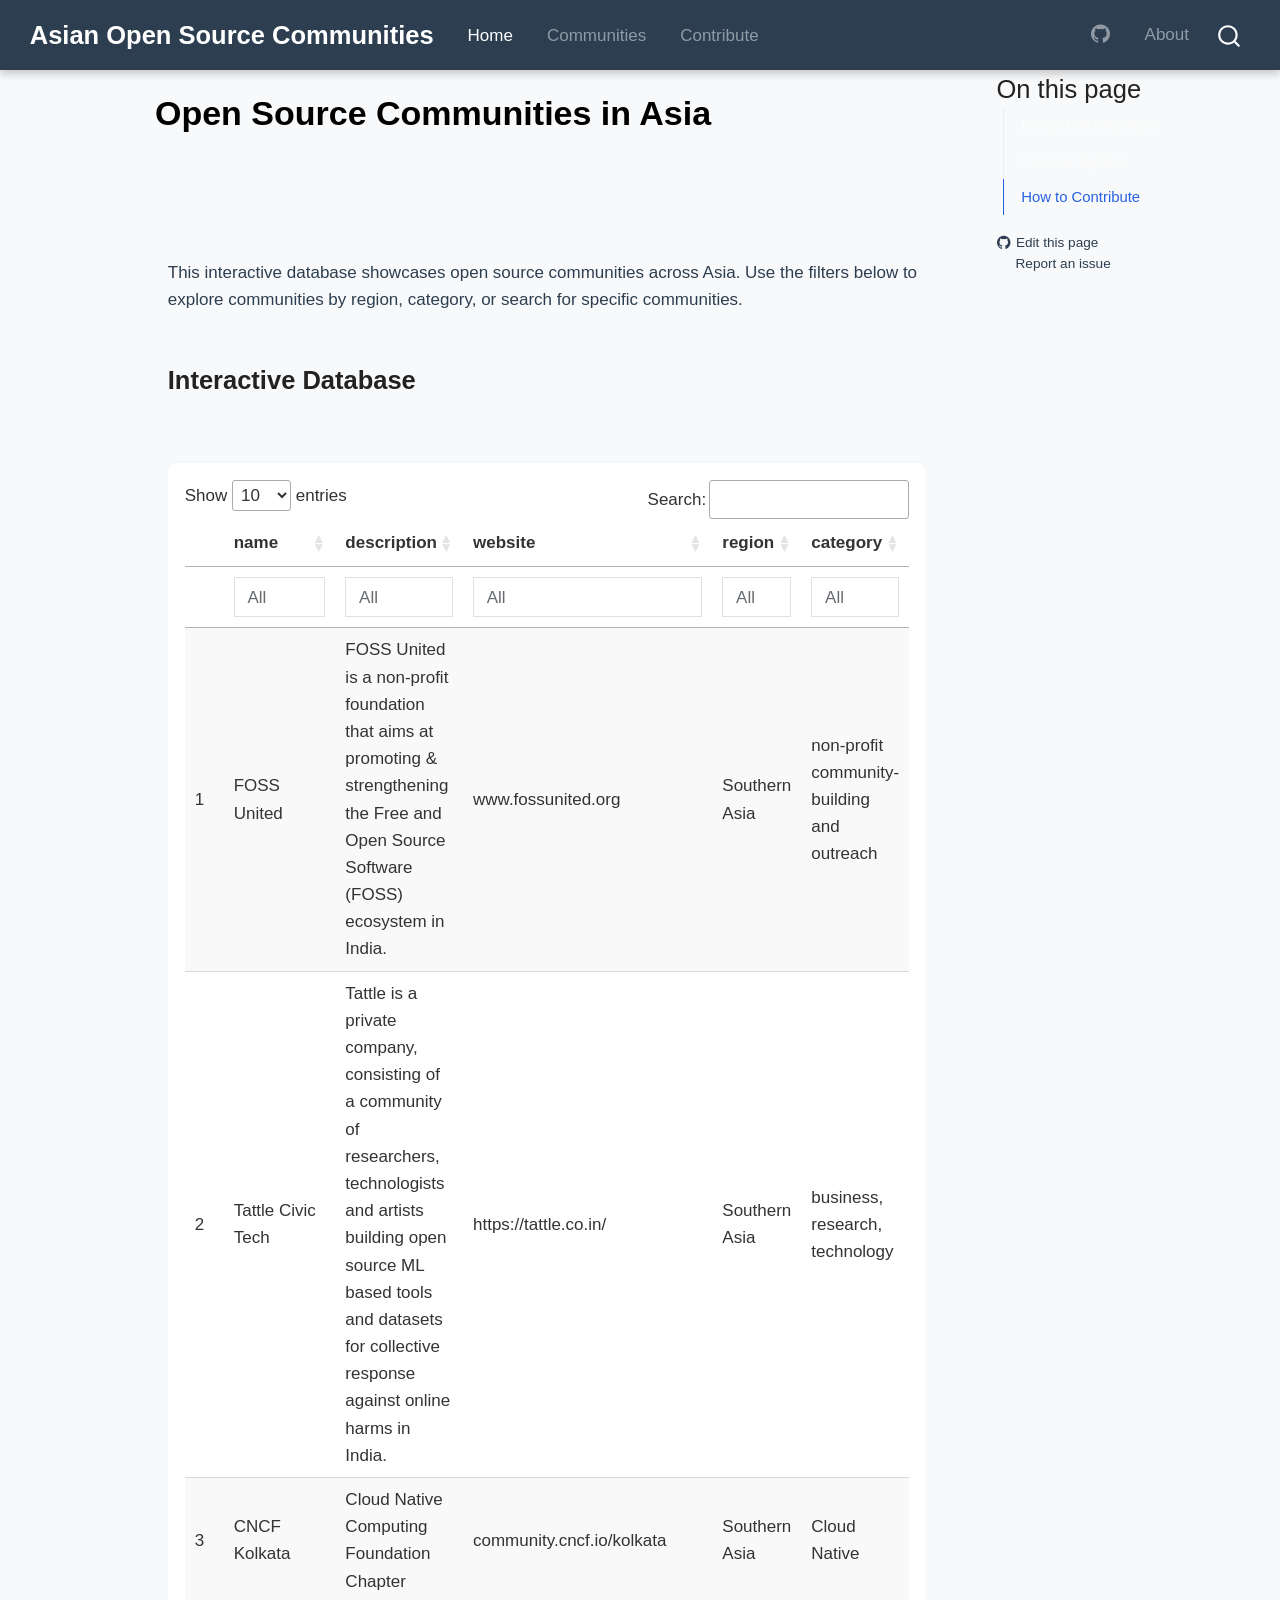
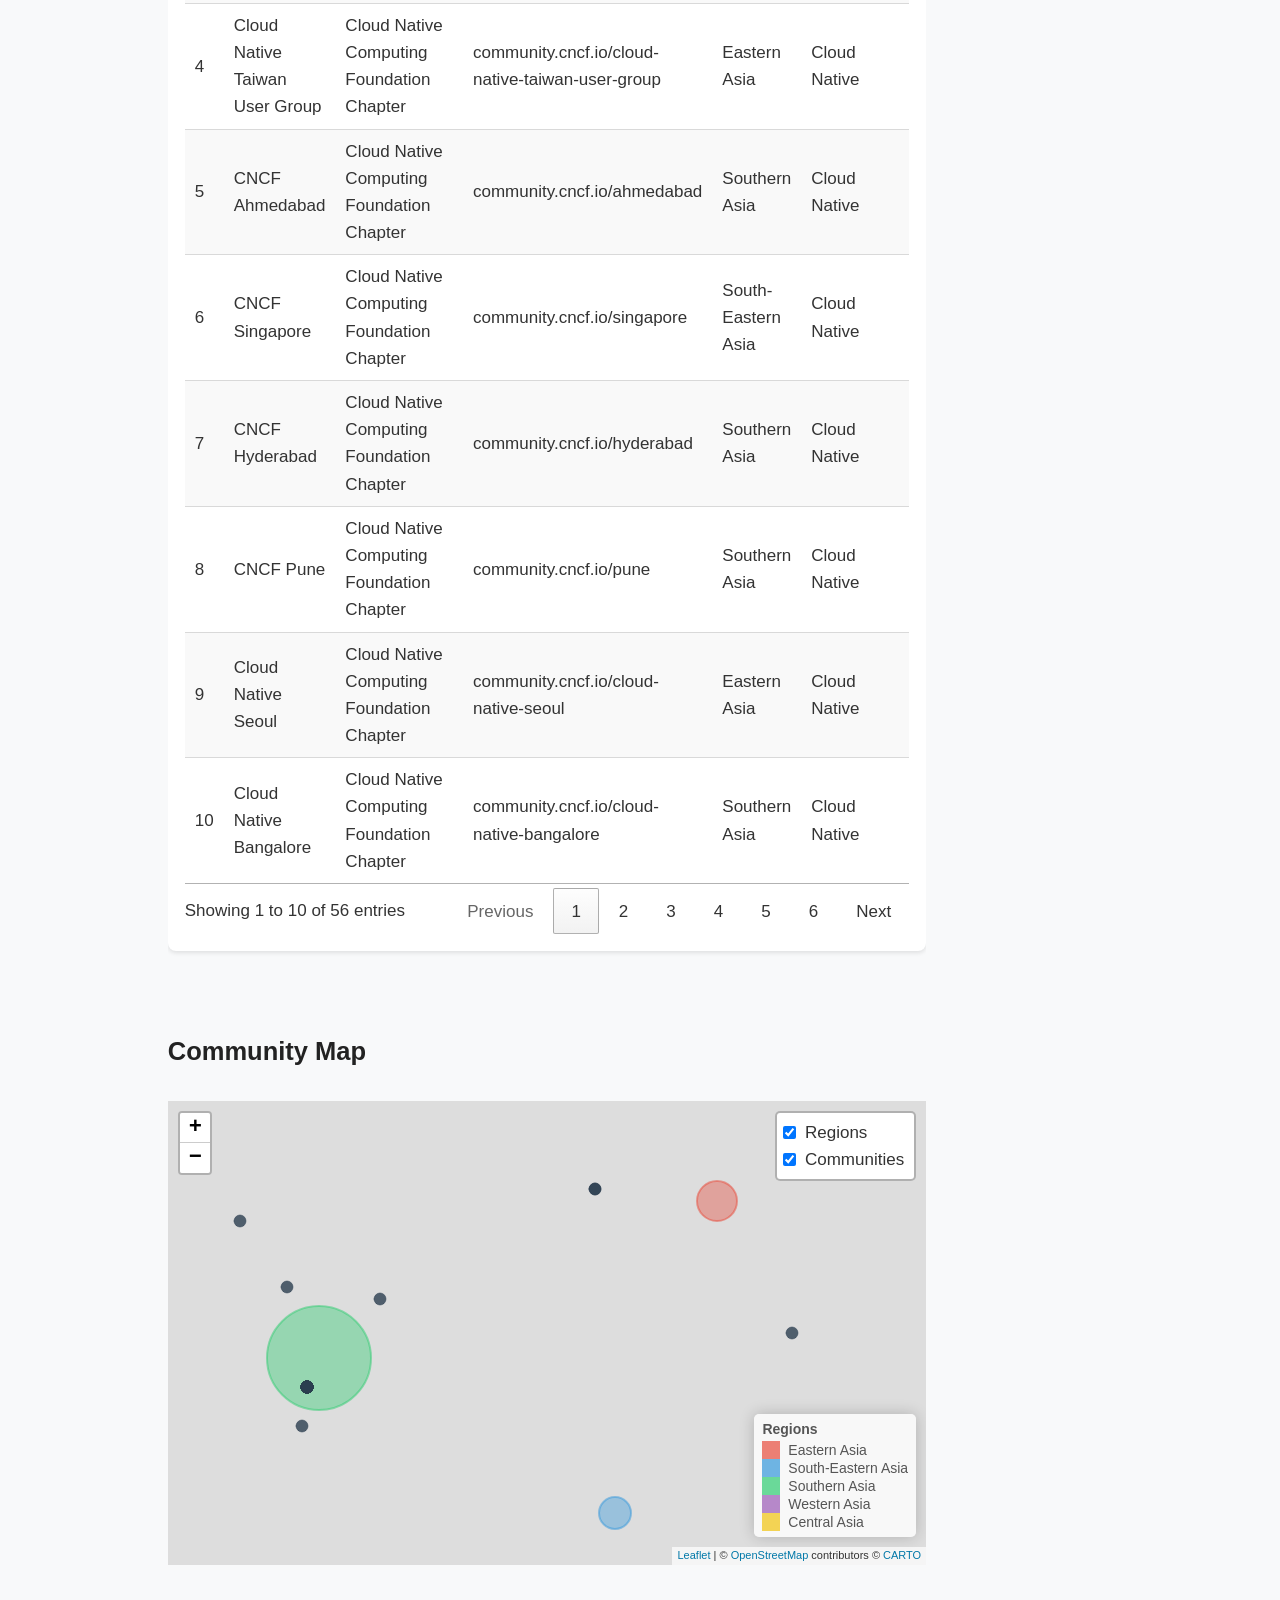
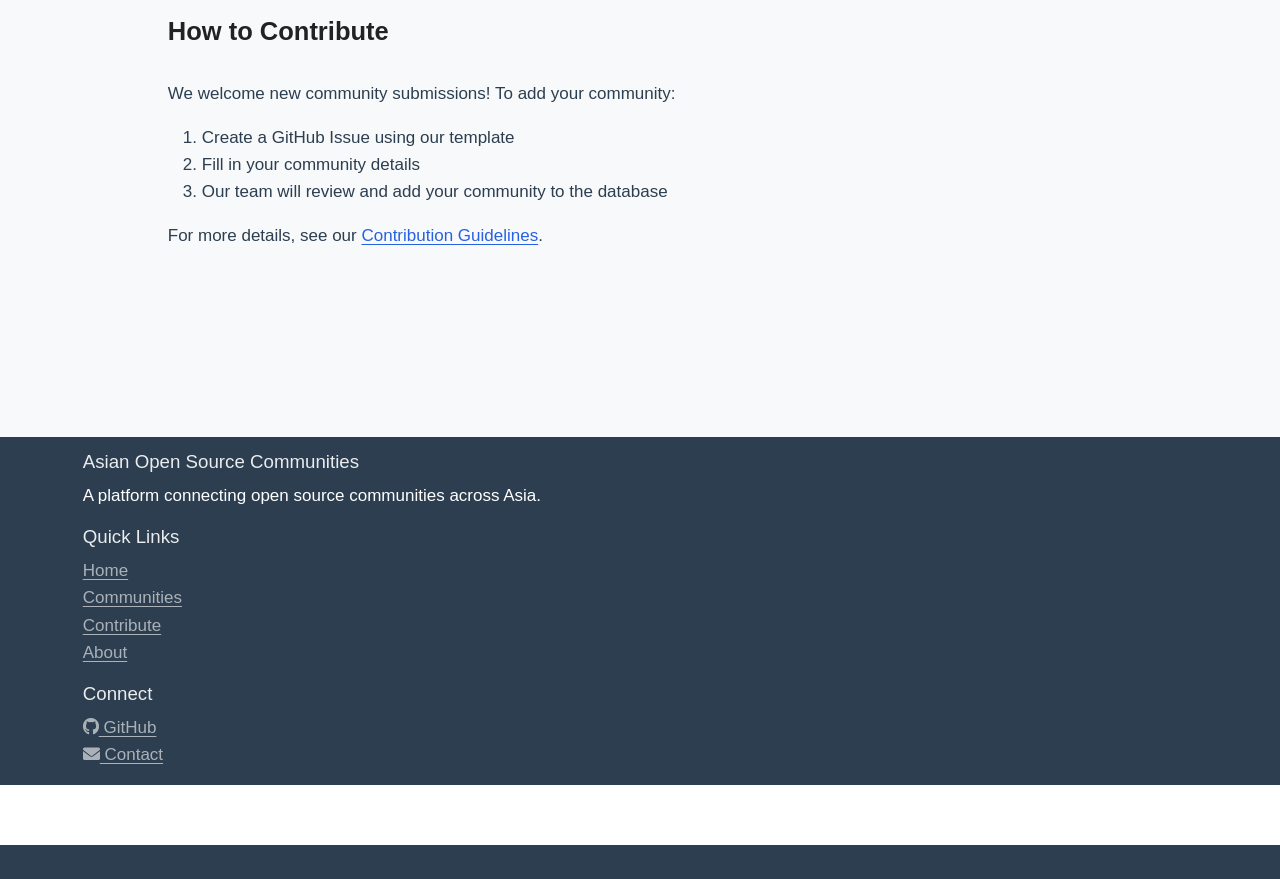
==== commit 976cdc27: "fixed heading" ====
--- a/docs/index.html
+++ b/docs/index.html
@@ -251,8 +251,8 @@
 <h2 class="mt-5 mb-4 anchored" data-anchor-id="interactive-database">Interactive Database</h2>
 <div class="cell">
 <div class="cell-output-display">
-<div class="datatables html-widget html-fill-item" id="htmlwidget-d335d32473b66e2821e4" style="width:100%;height:auto;"></div>
-<script type="application/json" data-for="htmlwidget-d335d32473b66e2821e4">{"x":{"filter":"top","vertical":false,"filterHTML":"<tr>\n  <td><\/td>\n  <td data-type=\"character\" style=\"vertical-align: top;\">\n    <div class=\"form-group has-feedback\" style=\"margin-bottom: auto;\">\n      <input type=\"search\" placeholder=\"All\" class=\"form-control\" style=\"width: 100%;\"/>\n      <span class=\"glyphicon glyphicon-remove-circle form-control-feedback\"><\/span>\n    <\/div>\n  <\/td>\n  <td data-type=\"character\" style=\"vertical-align: top;\">\n    <div class=\"form-group has-feedback\" style=\"margin-bottom: auto;\">\n      <input type=\"search\" placeholder=\"All\" class=\"form-control\" style=\"width: 100%;\"/>\n      <span class=\"glyphicon glyphicon-remove-circle form-control-feedback\"><\/span>\n    <\/div>\n  <\/td>\n  <td data-type=\"character\" style=\"vertical-align: top;\">\n    <div class=\"form-group has-feedback\" style=\"margin-bottom: auto;\">\n      <input type=\"search\" placeholder=\"All\" class=\"form-control\" style=\"width: 100%;\"/>\n      <span class=\"glyphicon glyphicon-remove-circle form-control-feedback\"><\/span>\n    <\/div>\n  <\/td>\n  <td data-type=\"character\" style=\"vertical-align: top;\">\n    <div class=\"form-group has-feedback\" style=\"margin-bottom: auto;\">\n      <input type=\"search\" placeholder=\"All\" class=\"form-control\" style=\"width: 100%;\"/>\n      <span class=\"glyphicon glyphicon-remove-circle form-control-feedback\"><\/span>\n    <\/div>\n  <\/td>\n  <td data-type=\"character\" style=\"vertical-align: top;\">\n    <div class=\"form-group has-feedback\" style=\"margin-bottom: auto;\">\n      <input type=\"search\" placeholder=\"All\" class=\"form-control\" style=\"width: 100%;\"/>\n      <span class=\"glyphicon glyphicon-remove-circle form-control-feedback\"><\/span>\n    <\/div>\n  <\/td>\n<\/tr>","data":[["1","2","3","4","5","6","7","8","9","10","11","12","13","14","15","16","17","18","19","20","21","22","23","24","25","26","27","28","29","30","31","32","33","34","35","36","37","38","39","40","41","42","43","44","45","46","47","48","49","50","51","52","53","54","55","56"],["FOSS United","Tattle Civic Tech","CNCF Kolkata","Cloud Native Taiwan User Group","CNCF Ahmedabad","CNCF Singapore","CNCF Hyderabad","CNCF Pune","Cloud Native Seoul","Cloud Native Bangalore","CNCF Dubai","CNCF Kochi","Kubernetes Chaos Engineering Meetup Group","CNCF Lahore","CNCF Islamabad","CNCF Chennai","CNCF Kathmandu","CNCF Abu Dhabi","Cloud Native DaLian","Cloud Native Guangzhou","Cloud Native Gurugram","Cloud Native Indore","CNCF Jaipur","Cloud Native Coimbatore","CNCF Indonesia","Cloud Native Trivandrum","CNCF Nashik","Cloud Native Raipur","Cloud Native Noida","CNCF Chandigarh","Cloud Native Guwahati","CNCF Nagpur","Cloud Native Baku","Cloud Native Dhaka","CNCF New Delhi","CNCF Thane","Cloud Native Security India","Cloud Native Surat","Cloud Native Kerala","CNCF Madurai","CNCF Amravati","Cloud Native Vadodara","CNCF Greater Noida","Cloud Native Gandhinagar","Cloud Native Hooghly","Cloud Native Aurangabad","Cloud Native Security Pakistan","Cloud Native Dibrugarh","Cloud Native Kuala Lumpur","Cloud Native Jalandhar","Cloud Native Ho Chi Minh","Kubernetes Sri Lanka","Cloud Native Community Japan","Cloud Native Riyadh","Cloud Native Security Japan","Cloud Native Bihar"],["FOSS United is a non-profit foundation that aims at promoting &amp; strengthening the Free and Open Source Software (FOSS) ecosystem in India.","Tattle is a private company, consisting of a community of researchers, technologists and artists building open source ML based tools and datasets for collective response against online harms in India.","Cloud Native Computing Foundation Chapter","Cloud Native Computing Foundation Chapter","Cloud Native Computing Foundation Chapter","Cloud Native Computing Foundation Chapter","Cloud Native Computing Foundation Chapter","Cloud Native Computing Foundation Chapter","Cloud Native Computing Foundation Chapter","Cloud Native Computing Foundation Chapter","Cloud Native Computing Foundation Chapter","Cloud Native Computing Foundation Chapter","Cloud Native Computing Foundation Chapter","Cloud Native Computing Foundation Chapter","Cloud Native Computing Foundation Chapter","Cloud Native Computing Foundation Chapter","Cloud Native Computing Foundation Chapter","Cloud Native Computing Foundation Chapter","Cloud Native Computing Foundation Chapter","Cloud Native Computing Foundation Chapter","Cloud Native Computing Foundation Chapter","Cloud Native Computing Foundation Chapter","Cloud Native Computing Foundation Chapter","Cloud Native Computing Foundation Chapter","Cloud Native Computing Foundation Chapter","Cloud Native Computing Foundation Chapter","Cloud Native Computing Foundation Chapter","Cloud Native Computing Foundation Chapter","Cloud Native Computing Foundation Chapter","Cloud Native Computing Foundation Chapter","Cloud Native Computing Foundation Chapter","Cloud Native Computing Foundation Chapter","Cloud Native Computing Foundation Chapter","Cloud Native Computing Foundation Chapter","Cloud Native Computing Foundation Chapter","Cloud Native Computing Foundation Chapter","Cloud Native Computing Foundation Chapter","Cloud Native Computing Foundation Chapter","Cloud Native Computing Foundation Chapter","Cloud Native Computing Foundation Chapter","Cloud Native Computing Foundation Chapter","Cloud Native Computing Foundation Chapter","Cloud Native Computing Foundation Chapter","Cloud Native Computing Foundation Chapter","Cloud Native Computing Foundation Chapter","Cloud Native Computing Foundation Chapter","Cloud Native Computing Foundation Chapter","Cloud Native Computing Foundation Chapter","Cloud Native Computing Foundation Chapter","Cloud Native Computing Foundation Chapter","Cloud Native Computing Foundation Chapter","Cloud Native Computing Foundation Chapter","Cloud Native Computing Foundation Chapter","Cloud Native Computing Foundation Chapter","Cloud Native Computing Foundation Chapter","Cloud Native Computing Foundation Chapter"],["www.fossunited.org","https://tattle.co.in/","community.cncf.io/kolkata","community.cncf.io/cloud-native-taiwan-user-group","community.cncf.io/ahmedabad","community.cncf.io/singapore","community.cncf.io/hyderabad","community.cncf.io/pune","community.cncf.io/cloud-native-seoul","community.cncf.io/cloud-native-bangalore","community.cncf.io/dubai","community.cncf.io/kochi","community.cncf.io/kubernetes-chaos-engineering","community.cncf.io/lahore","community.cncf.io/islamabad","community.cncf.io/chennai","community.cncf.io/kathmandu","community.cncf.io/abu-dhabi","community.cncf.io/cloud-native-dalian","community.cncf.io/cloud-native-guangzhou","community.cncf.io/cloud-native-gurugram","community.cncf.io/cloud-native-indore","community.cncf.io/jaipur","community.cncf.io/cloud-native-coimbatore","community.cncf.io/indonesia","community.cncf.io/cloud-native-trivandrum","community.cncf.io/nashik","community.cncf.io/cloud-native-raipur","community.cncf.io/cloud-native-noida","community.cncf.io/chandigarh","community.cncf.io/cloud-native-guwahati","community.cncf.io/nagpur","community.cncf.io/cloud-native-baku","community.cncf.io/cloud-native-dhaka","community.cncf.io/new-delhi","community.cncf.io/thane","community.cncf.io/cloud-native-security-india","community.cncf.io/cloud-native-surat","community.cncf.io/cloud-native-kerala","community.cncf.io/madurai","community.cncf.io/amravati","community.cncf.io/cloud-native-vadodara","community.cncf.io/greater-noida","community.cncf.io/cloud-native-gandhinagar","community.cncf.io/cloud-native-hooghly","community.cncf.io/cloud-native-aurangabad","community.cncf.io/cloud-native-security-pakistan","community.cncf.io/cloud-native-dibrugarh","community.cncf.io/cloud-native-kuala-lumpur","community.cncf.io/cloud-native-jalandhar","community.cncf.io/cloud-native-ho-chi-minh","community.cncf.io/kubernetes-sri-lanka","community.cncf.io/cloud-native-community-japan","community.cncf.io/cloud-native-riyadh","community.cncf.io/cloud-native-security-japan","community.cncf.io/cloud-native-bihar"],["Southern Asia","Southern Asia","Southern Asia","Eastern Asia","Southern Asia","South-Eastern Asia","Southern Asia","Southern Asia","Eastern Asia","Southern Asia","Western Asia","Southern Asia","Southern Asia","Southern Asia","Southern Asia","Southern Asia","Southern Asia","Western Asia","Eastern Asia","Eastern Asia","Southern Asia","Southern Asia","Southern Asia","Southern Asia","South-Eastern Asia","Southern Asia","Southern Asia","Southern Asia","Southern Asia","Southern Asia","Southern Asia","Southern Asia","Western Asia","Southern Asia","Southern Asia","Southern Asia","Southern Asia","Southern Asia","Southern Asia","Southern Asia","Southern Asia","Southern Asia","Southern Asia","Southern Asia","Southern Asia","Southern Asia","Southern Asia","Southern Asia","South-Eastern Asia","Southern Asia","South-Eastern Asia","Southern Asia","Eastern Asia","Western Asia","Eastern Asia","Southern Asia"],["non-profit community-building and outreach","business, research, technology","Cloud Native","Cloud Native","Cloud Native","Cloud Native","Cloud Native","Cloud Native","Cloud Native","Cloud Native","Cloud Native","Cloud Native","Cloud Native,Chaos Engineering","Cloud Native","Cloud Native","Cloud Native","Cloud Native","Cloud Native","Cloud Native","Cloud Native","Cloud Native","Cloud Native","Cloud Native","Cloud Native","Cloud Native","Cloud Native","Cloud Native","Cloud Native","Cloud Native","Cloud Native","Cloud Native","Cloud Native","Cloud Native","Cloud Native","Cloud Native","Cloud Native","Cloud Native,Security","Cloud Native","Cloud Native","Cloud Native","Cloud Native","Cloud Native","Cloud Native","Cloud Native","Cloud Native","Cloud Native","Cloud Native,Security","Cloud Native","Cloud Native","Cloud Native","Cloud Native","Cloud Native","Cloud Native","Cloud Native","Cloud Native,Security","Cloud Native"]],"container":"<table class=\"display\">\n  <thead>\n    <tr>\n      <th> <\/th>\n      <th>name<\/th>\n      <th>description<\/th>\n      <th>website<\/th>\n      <th>region<\/th>\n      <th>category<\/th>\n    <\/tr>\n  <\/thead>\n<\/table>","options":{"pageLength":10,"autoWidth":false,"scrollX":false,"columnDefs":[{"width":"20%","targets":0},{"width":"35%","targets":1},{"width":"15%","targets":2},{"width":"15%","targets":3},{"width":"15%","targets":4},{"orderable":false,"targets":0},{"name":" ","targets":0},{"name":"name","targets":1},{"name":"description","targets":2},{"name":"website","targets":3},{"name":"region","targets":4},{"name":"category","targets":5}],"order":[],"orderClasses":false,"orderCellsTop":true}},"evals":[],"jsHooks":[]}</script>
+<div class="datatables html-widget html-fill-item" id="htmlwidget-9b6e5bb7628387837355" style="width:100%;height:auto;"></div>
+<script type="application/json" data-for="htmlwidget-9b6e5bb7628387837355">{"x":{"filter":"top","vertical":false,"filterHTML":"<tr>\n  <td><\/td>\n  <td data-type=\"character\" style=\"vertical-align: top;\">\n    <div class=\"form-group has-feedback\" style=\"margin-bottom: auto;\">\n      <input type=\"search\" placeholder=\"All\" class=\"form-control\" style=\"width: 100%;\"/>\n      <span class=\"glyphicon glyphicon-remove-circle form-control-feedback\"><\/span>\n    <\/div>\n  <\/td>\n  <td data-type=\"character\" style=\"vertical-align: top;\">\n    <div class=\"form-group has-feedback\" style=\"margin-bottom: auto;\">\n      <input type=\"search\" placeholder=\"All\" class=\"form-control\" style=\"width: 100%;\"/>\n      <span class=\"glyphicon glyphicon-remove-circle form-control-feedback\"><\/span>\n    <\/div>\n  <\/td>\n  <td data-type=\"character\" style=\"vertical-align: top;\">\n    <div class=\"form-group has-feedback\" style=\"margin-bottom: auto;\">\n      <input type=\"search\" placeholder=\"All\" class=\"form-control\" style=\"width: 100%;\"/>\n      <span class=\"glyphicon glyphicon-remove-circle form-control-feedback\"><\/span>\n    <\/div>\n  <\/td>\n  <td data-type=\"character\" style=\"vertical-align: top;\">\n    <div class=\"form-group has-feedback\" style=\"margin-bottom: auto;\">\n      <input type=\"search\" placeholder=\"All\" class=\"form-control\" style=\"width: 100%;\"/>\n      <span class=\"glyphicon glyphicon-remove-circle form-control-feedback\"><\/span>\n    <\/div>\n  <\/td>\n  <td data-type=\"character\" style=\"vertical-align: top;\">\n    <div class=\"form-group has-feedback\" style=\"margin-bottom: auto;\">\n      <input type=\"search\" placeholder=\"All\" class=\"form-control\" style=\"width: 100%;\"/>\n      <span class=\"glyphicon glyphicon-remove-circle form-control-feedback\"><\/span>\n    <\/div>\n  <\/td>\n<\/tr>","data":[["1","2","3","4","5","6","7","8","9","10","11","12","13","14","15","16","17","18","19","20","21","22","23","24","25","26","27","28","29","30","31","32","33","34","35","36","37","38","39","40","41","42","43","44","45","46","47","48","49","50","51","52","53","54","55","56"],["FOSS United","Tattle Civic Tech","CNCF Kolkata","Cloud Native Taiwan User Group","CNCF Ahmedabad","CNCF Singapore","CNCF Hyderabad","CNCF Pune","Cloud Native Seoul","Cloud Native Bangalore","CNCF Dubai","CNCF Kochi","Kubernetes Chaos Engineering Meetup Group","CNCF Lahore","CNCF Islamabad","CNCF Chennai","CNCF Kathmandu","CNCF Abu Dhabi","Cloud Native DaLian","Cloud Native Guangzhou","Cloud Native Gurugram","Cloud Native Indore","CNCF Jaipur","Cloud Native Coimbatore","CNCF Indonesia","Cloud Native Trivandrum","CNCF Nashik","Cloud Native Raipur","Cloud Native Noida","CNCF Chandigarh","Cloud Native Guwahati","CNCF Nagpur","Cloud Native Baku","Cloud Native Dhaka","CNCF New Delhi","CNCF Thane","Cloud Native Security India","Cloud Native Surat","Cloud Native Kerala","CNCF Madurai","CNCF Amravati","Cloud Native Vadodara","CNCF Greater Noida","Cloud Native Gandhinagar","Cloud Native Hooghly","Cloud Native Aurangabad","Cloud Native Security Pakistan","Cloud Native Dibrugarh","Cloud Native Kuala Lumpur","Cloud Native Jalandhar","Cloud Native Ho Chi Minh","Kubernetes Sri Lanka","Cloud Native Community Japan","Cloud Native Riyadh","Cloud Native Security Japan","Cloud Native Bihar"],["FOSS United is a non-profit foundation that aims at promoting &amp; strengthening the Free and Open Source Software (FOSS) ecosystem in India.","Tattle is a private company, consisting of a community of researchers, technologists and artists building open source ML based tools and datasets for collective response against online harms in India.","Cloud Native Computing Foundation Chapter","Cloud Native Computing Foundation Chapter","Cloud Native Computing Foundation Chapter","Cloud Native Computing Foundation Chapter","Cloud Native Computing Foundation Chapter","Cloud Native Computing Foundation Chapter","Cloud Native Computing Foundation Chapter","Cloud Native Computing Foundation Chapter","Cloud Native Computing Foundation Chapter","Cloud Native Computing Foundation Chapter","Cloud Native Computing Foundation Chapter","Cloud Native Computing Foundation Chapter","Cloud Native Computing Foundation Chapter","Cloud Native Computing Foundation Chapter","Cloud Native Computing Foundation Chapter","Cloud Native Computing Foundation Chapter","Cloud Native Computing Foundation Chapter","Cloud Native Computing Foundation Chapter","Cloud Native Computing Foundation Chapter","Cloud Native Computing Foundation Chapter","Cloud Native Computing Foundation Chapter","Cloud Native Computing Foundation Chapter","Cloud Native Computing Foundation Chapter","Cloud Native Computing Foundation Chapter","Cloud Native Computing Foundation Chapter","Cloud Native Computing Foundation Chapter","Cloud Native Computing Foundation Chapter","Cloud Native Computing Foundation Chapter","Cloud Native Computing Foundation Chapter","Cloud Native Computing Foundation Chapter","Cloud Native Computing Foundation Chapter","Cloud Native Computing Foundation Chapter","Cloud Native Computing Foundation Chapter","Cloud Native Computing Foundation Chapter","Cloud Native Computing Foundation Chapter","Cloud Native Computing Foundation Chapter","Cloud Native Computing Foundation Chapter","Cloud Native Computing Foundation Chapter","Cloud Native Computing Foundation Chapter","Cloud Native Computing Foundation Chapter","Cloud Native Computing Foundation Chapter","Cloud Native Computing Foundation Chapter","Cloud Native Computing Foundation Chapter","Cloud Native Computing Foundation Chapter","Cloud Native Computing Foundation Chapter","Cloud Native Computing Foundation Chapter","Cloud Native Computing Foundation Chapter","Cloud Native Computing Foundation Chapter","Cloud Native Computing Foundation Chapter","Cloud Native Computing Foundation Chapter","Cloud Native Computing Foundation Chapter","Cloud Native Computing Foundation Chapter","Cloud Native Computing Foundation Chapter","Cloud Native Computing Foundation Chapter"],["www.fossunited.org","https://tattle.co.in/","community.cncf.io/kolkata","community.cncf.io/cloud-native-taiwan-user-group","community.cncf.io/ahmedabad","community.cncf.io/singapore","community.cncf.io/hyderabad","community.cncf.io/pune","community.cncf.io/cloud-native-seoul","community.cncf.io/cloud-native-bangalore","community.cncf.io/dubai","community.cncf.io/kochi","community.cncf.io/kubernetes-chaos-engineering","community.cncf.io/lahore","community.cncf.io/islamabad","community.cncf.io/chennai","community.cncf.io/kathmandu","community.cncf.io/abu-dhabi","community.cncf.io/cloud-native-dalian","community.cncf.io/cloud-native-guangzhou","community.cncf.io/cloud-native-gurugram","community.cncf.io/cloud-native-indore","community.cncf.io/jaipur","community.cncf.io/cloud-native-coimbatore","community.cncf.io/indonesia","community.cncf.io/cloud-native-trivandrum","community.cncf.io/nashik","community.cncf.io/cloud-native-raipur","community.cncf.io/cloud-native-noida","community.cncf.io/chandigarh","community.cncf.io/cloud-native-guwahati","community.cncf.io/nagpur","community.cncf.io/cloud-native-baku","community.cncf.io/cloud-native-dhaka","community.cncf.io/new-delhi","community.cncf.io/thane","community.cncf.io/cloud-native-security-india","community.cncf.io/cloud-native-surat","community.cncf.io/cloud-native-kerala","community.cncf.io/madurai","community.cncf.io/amravati","community.cncf.io/cloud-native-vadodara","community.cncf.io/greater-noida","community.cncf.io/cloud-native-gandhinagar","community.cncf.io/cloud-native-hooghly","community.cncf.io/cloud-native-aurangabad","community.cncf.io/cloud-native-security-pakistan","community.cncf.io/cloud-native-dibrugarh","community.cncf.io/cloud-native-kuala-lumpur","community.cncf.io/cloud-native-jalandhar","community.cncf.io/cloud-native-ho-chi-minh","community.cncf.io/kubernetes-sri-lanka","community.cncf.io/cloud-native-community-japan","community.cncf.io/cloud-native-riyadh","community.cncf.io/cloud-native-security-japan","community.cncf.io/cloud-native-bihar"],["Southern Asia","Southern Asia","Southern Asia","Eastern Asia","Southern Asia","South-Eastern Asia","Southern Asia","Southern Asia","Eastern Asia","Southern Asia","Western Asia","Southern Asia","Southern Asia","Southern Asia","Southern Asia","Southern Asia","Southern Asia","Western Asia","Eastern Asia","Eastern Asia","Southern Asia","Southern Asia","Southern Asia","Southern Asia","South-Eastern Asia","Southern Asia","Southern Asia","Southern Asia","Southern Asia","Southern Asia","Southern Asia","Southern Asia","Western Asia","Southern Asia","Southern Asia","Southern Asia","Southern Asia","Southern Asia","Southern Asia","Southern Asia","Southern Asia","Southern Asia","Southern Asia","Southern Asia","Southern Asia","Southern Asia","Southern Asia","Southern Asia","South-Eastern Asia","Southern Asia","South-Eastern Asia","Southern Asia","Eastern Asia","Western Asia","Eastern Asia","Southern Asia"],["non-profit community-building and outreach","business, research, technology","Cloud Native","Cloud Native","Cloud Native","Cloud Native","Cloud Native","Cloud Native","Cloud Native","Cloud Native","Cloud Native","Cloud Native","Cloud Native,Chaos Engineering","Cloud Native","Cloud Native","Cloud Native","Cloud Native","Cloud Native","Cloud Native","Cloud Native","Cloud Native","Cloud Native","Cloud Native","Cloud Native","Cloud Native","Cloud Native","Cloud Native","Cloud Native","Cloud Native","Cloud Native","Cloud Native","Cloud Native","Cloud Native","Cloud Native","Cloud Native","Cloud Native","Cloud Native,Security","Cloud Native","Cloud Native","Cloud Native","Cloud Native","Cloud Native","Cloud Native","Cloud Native","Cloud Native","Cloud Native","Cloud Native,Security","Cloud Native","Cloud Native","Cloud Native","Cloud Native","Cloud Native","Cloud Native","Cloud Native","Cloud Native,Security","Cloud Native"]],"container":"<table class=\"display\">\n  <thead>\n    <tr>\n      <th> <\/th>\n      <th>name<\/th>\n      <th>description<\/th>\n      <th>website<\/th>\n      <th>region<\/th>\n      <th>category<\/th>\n    <\/tr>\n  <\/thead>\n<\/table>","options":{"pageLength":10,"autoWidth":false,"scrollX":false,"columnDefs":[{"width":"20%","targets":0},{"width":"35%","targets":1},{"width":"15%","targets":2},{"width":"15%","targets":3},{"width":"15%","targets":4},{"orderable":false,"targets":0},{"name":" ","targets":0},{"name":"name","targets":1},{"name":"description","targets":2},{"name":"website","targets":3},{"name":"region","targets":4},{"name":"category","targets":5}],"order":[],"orderClasses":false,"orderCellsTop":true}},"evals":[],"jsHooks":[]}</script>
 </div>
 </div>
 </section>
@@ -260,8 +260,8 @@
 <h2 class="mt-5 mb-4 anchored" data-anchor-id="community-map">Community Map</h2>
 <div class="cell">
 <div class="cell-output-display">
-<div class="leaflet html-widget html-fill-item" id="htmlwidget-395c79da97920e71e03d" style="width:100%;height:464px;"></div>
-<script type="application/json" data-for="htmlwidget-395c79da97920e71e03d">{"x":{"options":{"crs":{"crsClass":"L.CRS.EPSG3857","code":null,"proj4def":null,"projectedBounds":null,"options":{}}},"calls":[{"method":"addProviderTiles","args":["CartoDB.Positron",null,null,{"errorTileUrl":"","noWrap":false,"detectRetina":false}]},{"method":"addCircleMarkers","args":[[35,10,23,35],[115,106,80,40],[19.59591794226542,16,51.84592558726288,16],null,"Regions",{"interactive":true,"className":"","stroke":true,"color":["#e74c3c","#3498db","#2ecc71","#9b59b6"],"weight":2,"opacity":0.5,"fill":true,"fillColor":["#e74c3c","#3498db","#2ecc71","#9b59b6"],"fillOpacity":0.4},null,null,["<h4>Eastern Asia<\/h4><p><b>6 communities<\/b><\/p><div style='max-height: 200px; overflow-y: auto;'><b>Cloud Native Taiwan User Group<\/b><br>Cloud Native Computing Foundation Chapter<br><br><b>Cloud Native Seoul<\/b><br>Cloud Native Computing Foundation Chapter<br><br><b>Cloud Native DaLian<\/b><br>Cloud Native Computing Foundation Chapter<br><br><b>Cloud Native Guangzhou<\/b><br>Cloud Native Computing Foundation Chapter<br><br><b>Cloud Native Community Japan<\/b><br>Cloud Native Computing Foundation Chapter<br><br><b>Cloud Native Security Japan<\/b><br>Cloud Native Computing Foundation Chapter<\/div>","<h4>South-Eastern Asia<\/h4><p><b>4 communities<\/b><\/p><div style='max-height: 200px; overflow-y: auto;'><b>CNCF Singapore<\/b><br>Cloud Native Computing Foundation Chapter<br><br><b>CNCF Indonesia<\/b><br>Cloud Native Computing Foundation Chapter<br><br><b>Cloud Native Kuala Lumpur<\/b><br>Cloud Native Computing Foundation Chapter<br><br><b>Cloud Native Ho Chi Minh<\/b><br>Cloud Native Computing Foundation Chapter<\/div>","<h4>Southern Asia<\/h4><p><b>42 communities<\/b><\/p><div style='max-height: 200px; overflow-y: auto;'><b>FOSS United<\/b><br>FOSS United is a non-profit foundation that aims at promoting & strengthening the Free and Open Source Software (FOSS) ecosystem in India.<br><br><b>Tattle Civic Tech<\/b><br>Tattle is a private company, consisting of a community of researchers, technologists and artists building open source ML based tools and datasets for collective response against online harms in India.<br><br><b>CNCF Kolkata<\/b><br>Cloud Native Computing Foundation Chapter<br><br><b>CNCF Ahmedabad<\/b><br>Cloud Native Computing Foundation Chapter<br><br><b>CNCF Hyderabad<\/b><br>Cloud Native Computing Foundation Chapter<br><br><b>CNCF Pune<\/b><br>Cloud Native Computing Foundation Chapter<br><br><b>Cloud Native Bangalore<\/b><br>Cloud Native Computing Foundation Chapter<br><br><b>CNCF Kochi<\/b><br>Cloud Native Computing Foundation Chapter<br><br><b>Kubernetes Chaos Engineering Meetup Group<\/b><br>Cloud Native Computing Foundation Chapter<br><br><b>CNCF Lahore<\/b><br>Cloud Native Computing Foundation Chapter<br><br><b>CNCF Islamabad<\/b><br>Cloud Native Computing Foundation Chapter<br><br><b>CNCF Chennai<\/b><br>Cloud Native Computing Foundation Chapter<br><br><b>CNCF Kathmandu<\/b><br>Cloud Native Computing Foundation Chapter<br><br><b>Cloud Native Gurugram<\/b><br>Cloud Native Computing Foundation Chapter<br><br><b>Cloud Native Indore<\/b><br>Cloud Native Computing Foundation Chapter<br><br><b>CNCF Jaipur<\/b><br>Cloud Native Computing Foundation Chapter<br><br><b>Cloud Native Coimbatore<\/b><br>Cloud Native Computing Foundation Chapter<br><br><b>Cloud Native Trivandrum<\/b><br>Cloud Native Computing Foundation Chapter<br><br><b>CNCF Nashik<\/b><br>Cloud Native Computing Foundation Chapter<br><br><b>Cloud Native Raipur<\/b><br>Cloud Native Computing Foundation Chapter<br><br><b>Cloud Native Noida<\/b><br>Cloud Native Computing Foundation Chapter<br><br><b>CNCF Chandigarh<\/b><br>Cloud Native Computing Foundation Chapter<br><br><b>Cloud Native Guwahati<\/b><br>Cloud Native Computing Foundation Chapter<br><br><b>CNCF Nagpur<\/b><br>Cloud Native Computing Foundation Chapter<br><br><b>Cloud Native Dhaka<\/b><br>Cloud Native Computing Foundation Chapter<br><br><b>CNCF New Delhi<\/b><br>Cloud Native Computing Foundation Chapter<br><br><b>CNCF Thane<\/b><br>Cloud Native Computing Foundation Chapter<br><br><b>Cloud Native Security India<\/b><br>Cloud Native Computing Foundation Chapter<br><br><b>Cloud Native Surat<\/b><br>Cloud Native Computing Foundation Chapter<br><br><b>Cloud Native Kerala<\/b><br>Cloud Native Computing Foundation Chapter<br><br><b>CNCF Madurai<\/b><br>Cloud Native Computing Foundation Chapter<br><br><b>CNCF Amravati<\/b><br>Cloud Native Computing Foundation Chapter<br><br><b>Cloud Native Vadodara<\/b><br>Cloud Native Computing Foundation Chapter<br><br><b>CNCF Greater Noida<\/b><br>Cloud Native Computing Foundation Chapter<br><br><b>Cloud Native Gandhinagar<\/b><br>Cloud Native Computing Foundation Chapter<br><br><b>Cloud Native Hooghly<\/b><br>Cloud Native Computing Foundation Chapter<br><br><b>Cloud Native Aurangabad<\/b><br>Cloud Native Computing Foundation Chapter<br><br><b>Cloud Native Security Pakistan<\/b><br>Cloud Native Computing Foundation Chapter<br><br><b>Cloud Native Dibrugarh<\/b><br>Cloud Native Computing Foundation Chapter<br><br><b>Cloud Native Jalandhar<\/b><br>Cloud Native Computing Foundation Chapter<br><br><b>Kubernetes Sri Lanka<\/b><br>Cloud Native Computing Foundation Chapter<br><br><b>Cloud Native Bihar<\/b><br>Cloud Native Computing Foundation Chapter<\/div>","<h4>Western Asia<\/h4><p><b>4 communities<\/b><\/p><div style='max-height: 200px; overflow-y: auto;'><b>CNCF Dubai<\/b><br>Cloud Native Computing Foundation Chapter<br><br><b>CNCF Abu Dhabi<\/b><br>Cloud Native Computing Foundation Chapter<br><br><b>Cloud Native Baku<\/b><br>Cloud Native Computing Foundation Chapter<br><br><b>Cloud Native Riyadh<\/b><br>Cloud Native Computing Foundation Chapter<\/div>"],null,null,{"interactive":false,"permanent":false,"direction":"auto","opacity":1,"offset":[0,0],"textsize":"10px","textOnly":false,"className":"","sticky":true},null]},{"method":"addCircleMarkers","args":[[20.5937,20.5937,20.5937,25.033,20.5937,1.3521,17.385,20.5937,37.5665,20.5937,25.2048,20.5937,20.5937,33.6007,20.5937,27.7172,24.4539,35.8617,35.8617,20.5937,20.5937,20.5937,20.5937,-6.2088,20.5937,20.5937,20.5937,20.5937,20.5937,20.5937,20.5937,28.6139,20.5937,20.5937,20.5937,20.5937,20.5937,20.5937,20.5937,20.5937,20.5937,20.5937,20.5937,20.5937,20.5937,35.6762,35.6762,20.5937],[78.9629,78.9629,78.9629,121.5654,78.9629,103.8198,78.4867,78.9629,126.978,78.9629,55.2708,78.9629,78.9629,73.06789999999999,78.9629,85.324,54.3773,104.1954,104.1954,78.9629,78.9629,78.9629,78.9629,106.8456,78.9629,78.9629,78.9629,78.9629,78.9629,78.9629,78.9629,77.209,78.9629,78.9629,78.9629,78.9629,78.9629,78.9629,78.9629,78.9629,78.9629,78.9629,78.9629,78.9629,78.9629,139.6503,139.6503,78.9629],6,null,"Communities",{"interactive":true,"className":"","stroke":true,"color":"#2c3e50","weight":1,"opacity":0.5,"fill":true,"fillColor":"#2c3e50","fillOpacity":0.8},null,null,["<h4>FOSS United<\/h4><p>FOSS United is a non-profit foundation that aims at promoting & strengthening the Free and Open Source Software (FOSS) ecosystem in India.<\/p>","<h4>Tattle Civic Tech<\/h4><p>Tattle is a private company, consisting of a community of researchers, technologists and artists building open source ML based tools and datasets for collective response against online harms in India.<\/p>","<h4>CNCF Kolkata<\/h4><p>Cloud Native Computing Foundation Chapter<\/p>","<h4>Cloud Native Taiwan User Group<\/h4><p>Cloud Native Computing Foundation Chapter<\/p>","<h4>CNCF Ahmedabad<\/h4><p>Cloud Native Computing Foundation Chapter<\/p>","<h4>CNCF Singapore<\/h4><p>Cloud Native Computing Foundation Chapter<\/p>","<h4>CNCF Hyderabad<\/h4><p>Cloud Native Computing Foundation Chapter<\/p>","<h4>CNCF Pune<\/h4><p>Cloud Native Computing Foundation Chapter<\/p>","<h4>Cloud Native Seoul<\/h4><p>Cloud Native Computing Foundation Chapter<\/p>","<h4>Cloud Native Bangalore<\/h4><p>Cloud Native Computing Foundation Chapter<\/p>","<h4>CNCF Dubai<\/h4><p>Cloud Native Computing Foundation Chapter<\/p>","<h4>CNCF Kochi<\/h4><p>Cloud Native Computing Foundation Chapter<\/p>","<h4>Kubernetes Chaos Engineering Meetup Group<\/h4><p>Cloud Native Computing Foundation Chapter<\/p>","<h4>CNCF Islamabad<\/h4><p>Cloud Native Computing Foundation Chapter<\/p>","<h4>CNCF Chennai<\/h4><p>Cloud Native Computing Foundation Chapter<\/p>","<h4>CNCF Kathmandu<\/h4><p>Cloud Native Computing Foundation Chapter<\/p>","<h4>CNCF Abu Dhabi<\/h4><p>Cloud Native Computing Foundation Chapter<\/p>","<h4>Cloud Native DaLian<\/h4><p>Cloud Native Computing Foundation Chapter<\/p>","<h4>Cloud Native Guangzhou<\/h4><p>Cloud Native Computing Foundation Chapter<\/p>","<h4>Cloud Native Gurugram<\/h4><p>Cloud Native Computing Foundation Chapter<\/p>","<h4>Cloud Native Indore<\/h4><p>Cloud Native Computing Foundation Chapter<\/p>","<h4>CNCF Jaipur<\/h4><p>Cloud Native Computing Foundation Chapter<\/p>","<h4>Cloud Native Coimbatore<\/h4><p>Cloud Native Computing Foundation Chapter<\/p>","<h4>CNCF Indonesia<\/h4><p>Cloud Native Computing Foundation Chapter<\/p>","<h4>Cloud Native Trivandrum<\/h4><p>Cloud Native Computing Foundation Chapter<\/p>","<h4>CNCF Nashik<\/h4><p>Cloud Native Computing Foundation Chapter<\/p>","<h4>Cloud Native Raipur<\/h4><p>Cloud Native Computing Foundation Chapter<\/p>","<h4>Cloud Native Noida<\/h4><p>Cloud Native Computing Foundation Chapter<\/p>","<h4>CNCF Chandigarh<\/h4><p>Cloud Native Computing Foundation Chapter<\/p>","<h4>Cloud Native Guwahati<\/h4><p>Cloud Native Computing Foundation Chapter<\/p>","<h4>CNCF Nagpur<\/h4><p>Cloud Native Computing Foundation Chapter<\/p>","<h4>CNCF New Delhi<\/h4><p>Cloud Native Computing Foundation Chapter<\/p>","<h4>CNCF Thane<\/h4><p>Cloud Native Computing Foundation Chapter<\/p>","<h4>Cloud Native Security India<\/h4><p>Cloud Native Computing Foundation Chapter<\/p>","<h4>Cloud Native Surat<\/h4><p>Cloud Native Computing Foundation Chapter<\/p>","<h4>Cloud Native Kerala<\/h4><p>Cloud Native Computing Foundation Chapter<\/p>","<h4>CNCF Madurai<\/h4><p>Cloud Native Computing Foundation Chapter<\/p>","<h4>CNCF Amravati<\/h4><p>Cloud Native Computing Foundation Chapter<\/p>","<h4>Cloud Native Vadodara<\/h4><p>Cloud Native Computing Foundation Chapter<\/p>","<h4>CNCF Greater Noida<\/h4><p>Cloud Native Computing Foundation Chapter<\/p>","<h4>Cloud Native Gandhinagar<\/h4><p>Cloud Native Computing Foundation Chapter<\/p>","<h4>Cloud Native Hooghly<\/h4><p>Cloud Native Computing Foundation Chapter<\/p>","<h4>Cloud Native Aurangabad<\/h4><p>Cloud Native Computing Foundation Chapter<\/p>","<h4>Cloud Native Dibrugarh<\/h4><p>Cloud Native Computing Foundation Chapter<\/p>","<h4>Cloud Native Jalandhar<\/h4><p>Cloud Native Computing Foundation Chapter<\/p>","<h4>Cloud Native Community Japan<\/h4><p>Cloud Native Computing Foundation Chapter<\/p>","<h4>Cloud Native Security Japan<\/h4><p>Cloud Native Computing Foundation Chapter<\/p>","<h4>Cloud Native Bihar<\/h4><p>Cloud Native Computing Foundation Chapter<\/p>"],null,null,{"interactive":false,"permanent":false,"direction":"auto","opacity":1,"offset":[0,0],"textsize":"10px","textOnly":false,"className":"","sticky":true},null]},{"method":"addLegend","args":[{"colors":["#e74c3c","#3498db","#2ecc71","#9b59b6","#f1c40f"],"labels":["Eastern Asia","South-Eastern Asia","Southern Asia","Western Asia","Central Asia"],"na_color":null,"na_label":"NA","opacity":0.7,"position":"bottomright","type":"unknown","title":"Regions","extra":null,"layerId":null,"className":"info legend","group":null}]},{"method":"addLayersControl","args":[[],["Regions","Communities"],{"collapsed":false,"autoZIndex":true,"position":"topright"}]}],"setView":[[25,100],4,[]],"limits":{"lat":[-6.2088,37.5665],"lng":[40,139.6503]}},"evals":[],"jsHooks":[]}</script>
+<div class="leaflet html-widget html-fill-item" id="htmlwidget-88808376f04ca59ad533" style="width:100%;height:464px;"></div>
+<script type="application/json" data-for="htmlwidget-88808376f04ca59ad533">{"x":{"options":{"crs":{"crsClass":"L.CRS.EPSG3857","code":null,"proj4def":null,"projectedBounds":null,"options":{}}},"calls":[{"method":"addProviderTiles","args":["CartoDB.Positron",null,null,{"errorTileUrl":"","noWrap":false,"detectRetina":false}]},{"method":"addCircleMarkers","args":[[35,10,23,35],[115,106,80,40],[19.59591794226542,16,51.84592558726288,16],null,"Regions",{"interactive":true,"className":"","stroke":true,"color":["#e74c3c","#3498db","#2ecc71","#9b59b6"],"weight":2,"opacity":0.5,"fill":true,"fillColor":["#e74c3c","#3498db","#2ecc71","#9b59b6"],"fillOpacity":0.4},null,null,["<h4>Eastern Asia<\/h4><p><b>6 communities<\/b><\/p><div style='max-height: 200px; overflow-y: auto;'><b>Cloud Native Taiwan User Group<\/b><br>Cloud Native Computing Foundation Chapter<br><br><b>Cloud Native Seoul<\/b><br>Cloud Native Computing Foundation Chapter<br><br><b>Cloud Native DaLian<\/b><br>Cloud Native Computing Foundation Chapter<br><br><b>Cloud Native Guangzhou<\/b><br>Cloud Native Computing Foundation Chapter<br><br><b>Cloud Native Community Japan<\/b><br>Cloud Native Computing Foundation Chapter<br><br><b>Cloud Native Security Japan<\/b><br>Cloud Native Computing Foundation Chapter<\/div>","<h4>South-Eastern Asia<\/h4><p><b>4 communities<\/b><\/p><div style='max-height: 200px; overflow-y: auto;'><b>CNCF Singapore<\/b><br>Cloud Native Computing Foundation Chapter<br><br><b>CNCF Indonesia<\/b><br>Cloud Native Computing Foundation Chapter<br><br><b>Cloud Native Kuala Lumpur<\/b><br>Cloud Native Computing Foundation Chapter<br><br><b>Cloud Native Ho Chi Minh<\/b><br>Cloud Native Computing Foundation Chapter<\/div>","<h4>Southern Asia<\/h4><p><b>42 communities<\/b><\/p><div style='max-height: 200px; overflow-y: auto;'><b>FOSS United<\/b><br>FOSS United is a non-profit foundation that aims at promoting & strengthening the Free and Open Source Software (FOSS) ecosystem in India.<br><br><b>Tattle Civic Tech<\/b><br>Tattle is a private company, consisting of a community of researchers, technologists and artists building open source ML based tools and datasets for collective response against online harms in India.<br><br><b>CNCF Kolkata<\/b><br>Cloud Native Computing Foundation Chapter<br><br><b>CNCF Ahmedabad<\/b><br>Cloud Native Computing Foundation Chapter<br><br><b>CNCF Hyderabad<\/b><br>Cloud Native Computing Foundation Chapter<br><br><b>CNCF Pune<\/b><br>Cloud Native Computing Foundation Chapter<br><br><b>Cloud Native Bangalore<\/b><br>Cloud Native Computing Foundation Chapter<br><br><b>CNCF Kochi<\/b><br>Cloud Native Computing Foundation Chapter<br><br><b>Kubernetes Chaos Engineering Meetup Group<\/b><br>Cloud Native Computing Foundation Chapter<br><br><b>CNCF Lahore<\/b><br>Cloud Native Computing Foundation Chapter<br><br><b>CNCF Islamabad<\/b><br>Cloud Native Computing Foundation Chapter<br><br><b>CNCF Chennai<\/b><br>Cloud Native Computing Foundation Chapter<br><br><b>CNCF Kathmandu<\/b><br>Cloud Native Computing Foundation Chapter<br><br><b>Cloud Native Gurugram<\/b><br>Cloud Native Computing Foundation Chapter<br><br><b>Cloud Native Indore<\/b><br>Cloud Native Computing Foundation Chapter<br><br><b>CNCF Jaipur<\/b><br>Cloud Native Computing Foundation Chapter<br><br><b>Cloud Native Coimbatore<\/b><br>Cloud Native Computing Foundation Chapter<br><br><b>Cloud Native Trivandrum<\/b><br>Cloud Native Computing Foundation Chapter<br><br><b>CNCF Nashik<\/b><br>Cloud Native Computing Foundation Chapter<br><br><b>Cloud Native Raipur<\/b><br>Cloud Native Computing Foundation Chapter<br><br><b>Cloud Native Noida<\/b><br>Cloud Native Computing Foundation Chapter<br><br><b>CNCF Chandigarh<\/b><br>Cloud Native Computing Foundation Chapter<br><br><b>Cloud Native Guwahati<\/b><br>Cloud Native Computing Foundation Chapter<br><br><b>CNCF Nagpur<\/b><br>Cloud Native Computing Foundation Chapter<br><br><b>Cloud Native Dhaka<\/b><br>Cloud Native Computing Foundation Chapter<br><br><b>CNCF New Delhi<\/b><br>Cloud Native Computing Foundation Chapter<br><br><b>CNCF Thane<\/b><br>Cloud Native Computing Foundation Chapter<br><br><b>Cloud Native Security India<\/b><br>Cloud Native Computing Foundation Chapter<br><br><b>Cloud Native Surat<\/b><br>Cloud Native Computing Foundation Chapter<br><br><b>Cloud Native Kerala<\/b><br>Cloud Native Computing Foundation Chapter<br><br><b>CNCF Madurai<\/b><br>Cloud Native Computing Foundation Chapter<br><br><b>CNCF Amravati<\/b><br>Cloud Native Computing Foundation Chapter<br><br><b>Cloud Native Vadodara<\/b><br>Cloud Native Computing Foundation Chapter<br><br><b>CNCF Greater Noida<\/b><br>Cloud Native Computing Foundation Chapter<br><br><b>Cloud Native Gandhinagar<\/b><br>Cloud Native Computing Foundation Chapter<br><br><b>Cloud Native Hooghly<\/b><br>Cloud Native Computing Foundation Chapter<br><br><b>Cloud Native Aurangabad<\/b><br>Cloud Native Computing Foundation Chapter<br><br><b>Cloud Native Security Pakistan<\/b><br>Cloud Native Computing Foundation Chapter<br><br><b>Cloud Native Dibrugarh<\/b><br>Cloud Native Computing Foundation Chapter<br><br><b>Cloud Native Jalandhar<\/b><br>Cloud Native Computing Foundation Chapter<br><br><b>Kubernetes Sri Lanka<\/b><br>Cloud Native Computing Foundation Chapter<br><br><b>Cloud Native Bihar<\/b><br>Cloud Native Computing Foundation Chapter<\/div>","<h4>Western Asia<\/h4><p><b>4 communities<\/b><\/p><div style='max-height: 200px; overflow-y: auto;'><b>CNCF Dubai<\/b><br>Cloud Native Computing Foundation Chapter<br><br><b>CNCF Abu Dhabi<\/b><br>Cloud Native Computing Foundation Chapter<br><br><b>Cloud Native Baku<\/b><br>Cloud Native Computing Foundation Chapter<br><br><b>Cloud Native Riyadh<\/b><br>Cloud Native Computing Foundation Chapter<\/div>"],null,null,{"interactive":false,"permanent":false,"direction":"auto","opacity":1,"offset":[0,0],"textsize":"10px","textOnly":false,"className":"","sticky":true},null]},{"method":"addCircleMarkers","args":[[20.5937,20.5937,20.5937,25.033,20.5937,1.3521,17.385,20.5937,37.5665,20.5937,25.2048,20.5937,20.5937,33.6007,20.5937,27.7172,24.4539,35.8617,35.8617,20.5937,20.5937,20.5937,20.5937,-6.2088,20.5937,20.5937,20.5937,20.5937,20.5937,20.5937,20.5937,28.6139,20.5937,20.5937,20.5937,20.5937,20.5937,20.5937,20.5937,20.5937,20.5937,20.5937,20.5937,20.5937,20.5937,35.6762,35.6762,20.5937],[78.9629,78.9629,78.9629,121.5654,78.9629,103.8198,78.4867,78.9629,126.978,78.9629,55.2708,78.9629,78.9629,73.06789999999999,78.9629,85.324,54.3773,104.1954,104.1954,78.9629,78.9629,78.9629,78.9629,106.8456,78.9629,78.9629,78.9629,78.9629,78.9629,78.9629,78.9629,77.209,78.9629,78.9629,78.9629,78.9629,78.9629,78.9629,78.9629,78.9629,78.9629,78.9629,78.9629,78.9629,78.9629,139.6503,139.6503,78.9629],6,null,"Communities",{"interactive":true,"className":"","stroke":true,"color":"#2c3e50","weight":1,"opacity":0.5,"fill":true,"fillColor":"#2c3e50","fillOpacity":0.8},null,null,["<h4>FOSS United<\/h4><p>FOSS United is a non-profit foundation that aims at promoting & strengthening the Free and Open Source Software (FOSS) ecosystem in India.<\/p>","<h4>Tattle Civic Tech<\/h4><p>Tattle is a private company, consisting of a community of researchers, technologists and artists building open source ML based tools and datasets for collective response against online harms in India.<\/p>","<h4>CNCF Kolkata<\/h4><p>Cloud Native Computing Foundation Chapter<\/p>","<h4>Cloud Native Taiwan User Group<\/h4><p>Cloud Native Computing Foundation Chapter<\/p>","<h4>CNCF Ahmedabad<\/h4><p>Cloud Native Computing Foundation Chapter<\/p>","<h4>CNCF Singapore<\/h4><p>Cloud Native Computing Foundation Chapter<\/p>","<h4>CNCF Hyderabad<\/h4><p>Cloud Native Computing Foundation Chapter<\/p>","<h4>CNCF Pune<\/h4><p>Cloud Native Computing Foundation Chapter<\/p>","<h4>Cloud Native Seoul<\/h4><p>Cloud Native Computing Foundation Chapter<\/p>","<h4>Cloud Native Bangalore<\/h4><p>Cloud Native Computing Foundation Chapter<\/p>","<h4>CNCF Dubai<\/h4><p>Cloud Native Computing Foundation Chapter<\/p>","<h4>CNCF Kochi<\/h4><p>Cloud Native Computing Foundation Chapter<\/p>","<h4>Kubernetes Chaos Engineering Meetup Group<\/h4><p>Cloud Native Computing Foundation Chapter<\/p>","<h4>CNCF Islamabad<\/h4><p>Cloud Native Computing Foundation Chapter<\/p>","<h4>CNCF Chennai<\/h4><p>Cloud Native Computing Foundation Chapter<\/p>","<h4>CNCF Kathmandu<\/h4><p>Cloud Native Computing Foundation Chapter<\/p>","<h4>CNCF Abu Dhabi<\/h4><p>Cloud Native Computing Foundation Chapter<\/p>","<h4>Cloud Native DaLian<\/h4><p>Cloud Native Computing Foundation Chapter<\/p>","<h4>Cloud Native Guangzhou<\/h4><p>Cloud Native Computing Foundation Chapter<\/p>","<h4>Cloud Native Gurugram<\/h4><p>Cloud Native Computing Foundation Chapter<\/p>","<h4>Cloud Native Indore<\/h4><p>Cloud Native Computing Foundation Chapter<\/p>","<h4>CNCF Jaipur<\/h4><p>Cloud Native Computing Foundation Chapter<\/p>","<h4>Cloud Native Coimbatore<\/h4><p>Cloud Native Computing Foundation Chapter<\/p>","<h4>CNCF Indonesia<\/h4><p>Cloud Native Computing Foundation Chapter<\/p>","<h4>Cloud Native Trivandrum<\/h4><p>Cloud Native Computing Foundation Chapter<\/p>","<h4>CNCF Nashik<\/h4><p>Cloud Native Computing Foundation Chapter<\/p>","<h4>Cloud Native Raipur<\/h4><p>Cloud Native Computing Foundation Chapter<\/p>","<h4>Cloud Native Noida<\/h4><p>Cloud Native Computing Foundation Chapter<\/p>","<h4>CNCF Chandigarh<\/h4><p>Cloud Native Computing Foundation Chapter<\/p>","<h4>Cloud Native Guwahati<\/h4><p>Cloud Native Computing Foundation Chapter<\/p>","<h4>CNCF Nagpur<\/h4><p>Cloud Native Computing Foundation Chapter<\/p>","<h4>CNCF New Delhi<\/h4><p>Cloud Native Computing Foundation Chapter<\/p>","<h4>CNCF Thane<\/h4><p>Cloud Native Computing Foundation Chapter<\/p>","<h4>Cloud Native Security India<\/h4><p>Cloud Native Computing Foundation Chapter<\/p>","<h4>Cloud Native Surat<\/h4><p>Cloud Native Computing Foundation Chapter<\/p>","<h4>Cloud Native Kerala<\/h4><p>Cloud Native Computing Foundation Chapter<\/p>","<h4>CNCF Madurai<\/h4><p>Cloud Native Computing Foundation Chapter<\/p>","<h4>CNCF Amravati<\/h4><p>Cloud Native Computing Foundation Chapter<\/p>","<h4>Cloud Native Vadodara<\/h4><p>Cloud Native Computing Foundation Chapter<\/p>","<h4>CNCF Greater Noida<\/h4><p>Cloud Native Computing Foundation Chapter<\/p>","<h4>Cloud Native Gandhinagar<\/h4><p>Cloud Native Computing Foundation Chapter<\/p>","<h4>Cloud Native Hooghly<\/h4><p>Cloud Native Computing Foundation Chapter<\/p>","<h4>Cloud Native Aurangabad<\/h4><p>Cloud Native Computing Foundation Chapter<\/p>","<h4>Cloud Native Dibrugarh<\/h4><p>Cloud Native Computing Foundation Chapter<\/p>","<h4>Cloud Native Jalandhar<\/h4><p>Cloud Native Computing Foundation Chapter<\/p>","<h4>Cloud Native Community Japan<\/h4><p>Cloud Native Computing Foundation Chapter<\/p>","<h4>Cloud Native Security Japan<\/h4><p>Cloud Native Computing Foundation Chapter<\/p>","<h4>Cloud Native Bihar<\/h4><p>Cloud Native Computing Foundation Chapter<\/p>"],null,null,{"interactive":false,"permanent":false,"direction":"auto","opacity":1,"offset":[0,0],"textsize":"10px","textOnly":false,"className":"","sticky":true},null]},{"method":"addLegend","args":[{"colors":["#e74c3c","#3498db","#2ecc71","#9b59b6","#f1c40f"],"labels":["Eastern Asia","South-Eastern Asia","Southern Asia","Western Asia","Central Asia"],"na_color":null,"na_label":"NA","opacity":0.7,"position":"bottomright","type":"unknown","title":"Regions","extra":null,"layerId":null,"className":"info legend","group":null}]},{"method":"addLayersControl","args":[[],["Regions","Communities"],{"collapsed":false,"autoZIndex":true,"position":"topright"}]}],"setView":[[25,100],4,[]],"limits":{"lat":[-6.2088,37.5665],"lng":[40,139.6503]}},"evals":[],"jsHooks":[]}</script>
 </div>
 </div>
 </section>
--- a/docs/styles/custom.css
+++ b/docs/styles/custom.css
@@ -91,7 +91,7 @@
 /* Content Styling */
 h1, h2, h3 {
   color: var(--primary-color);
-  font-weight: normal;
+  font-weight: 600;
 }
 
 h1 {
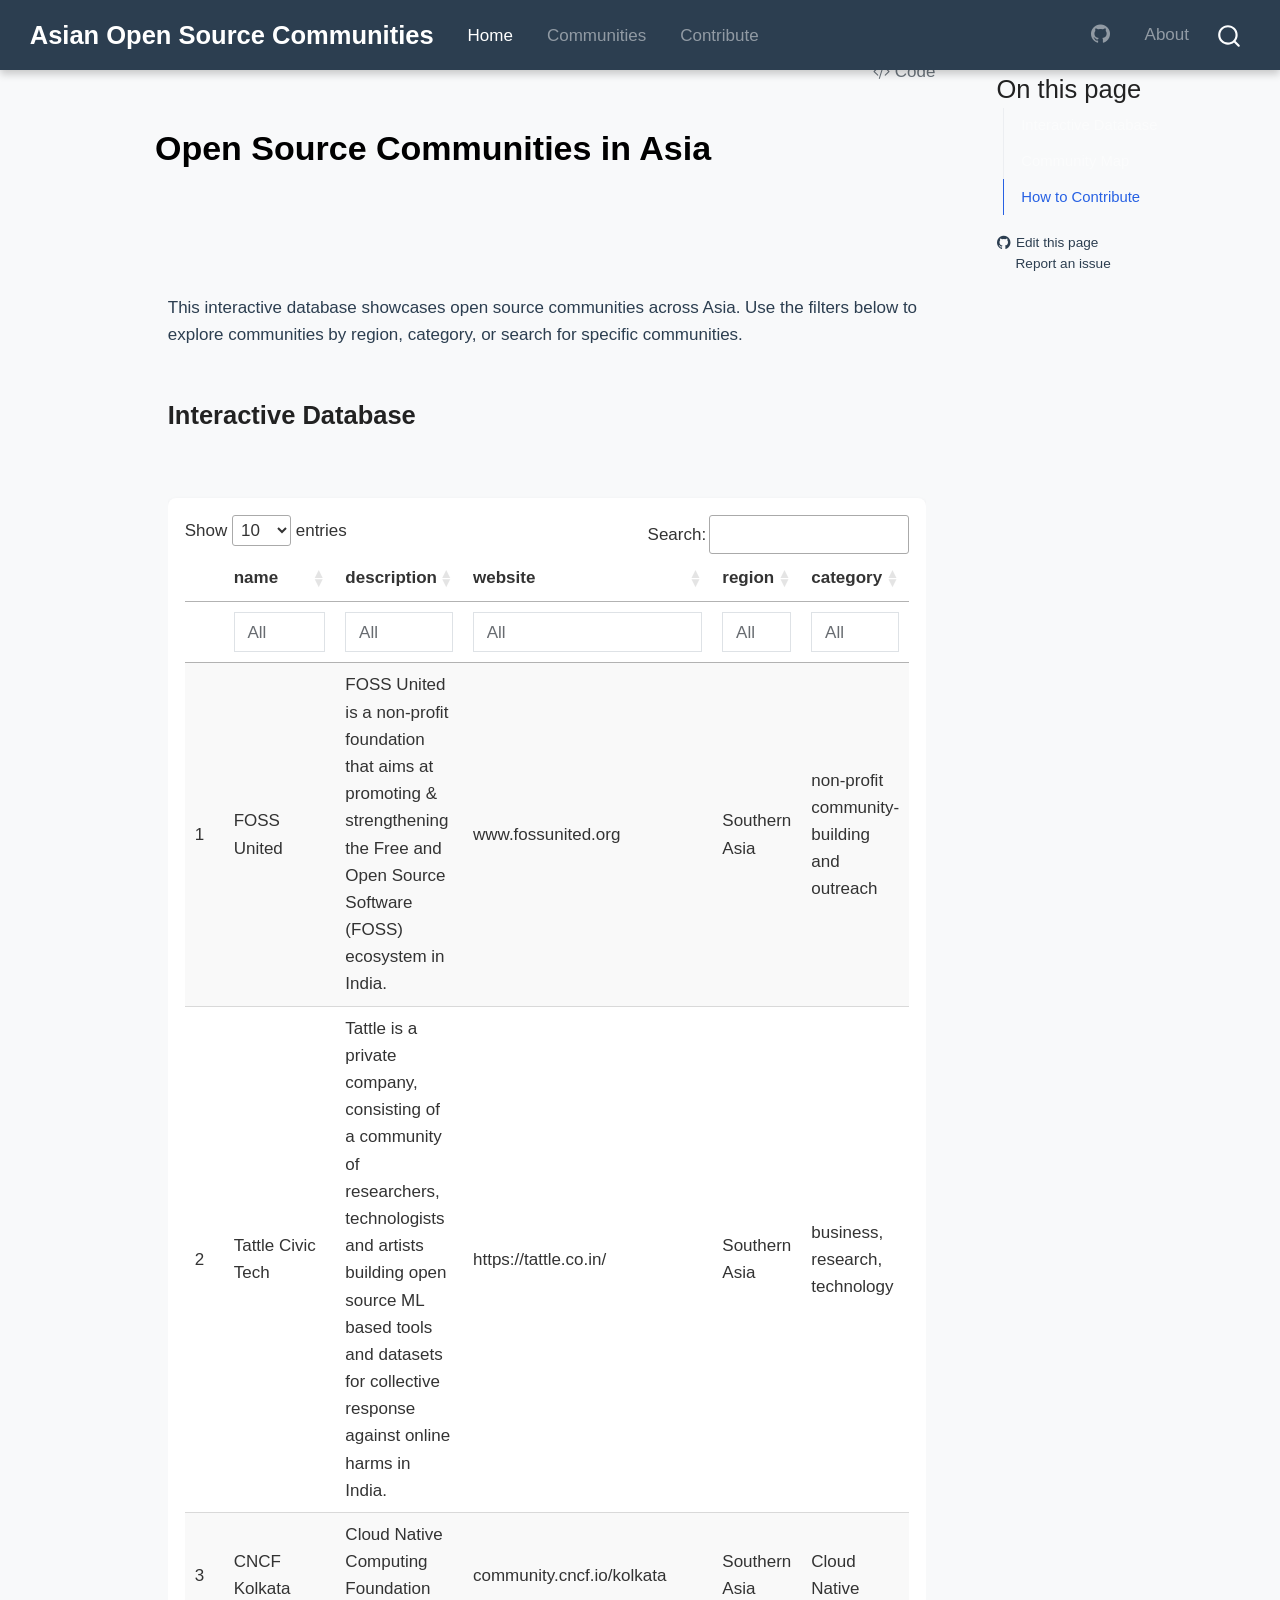
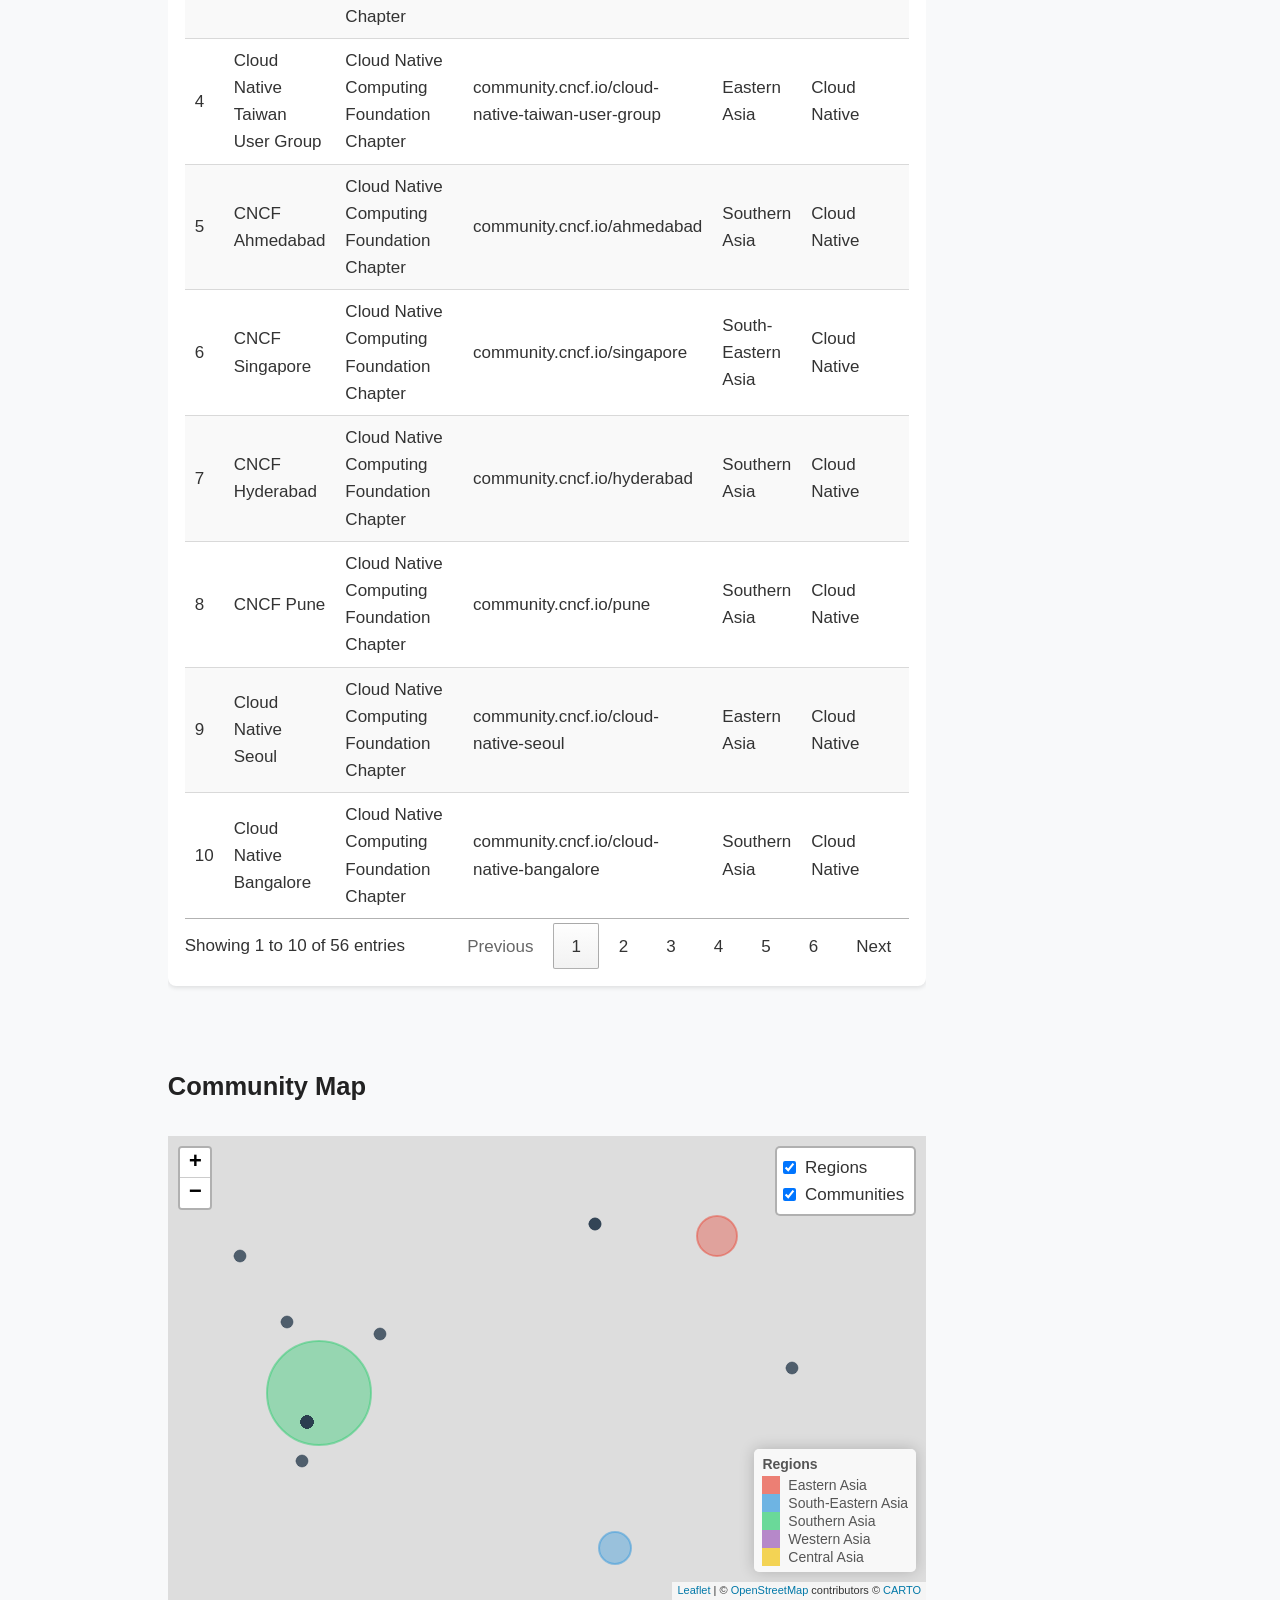
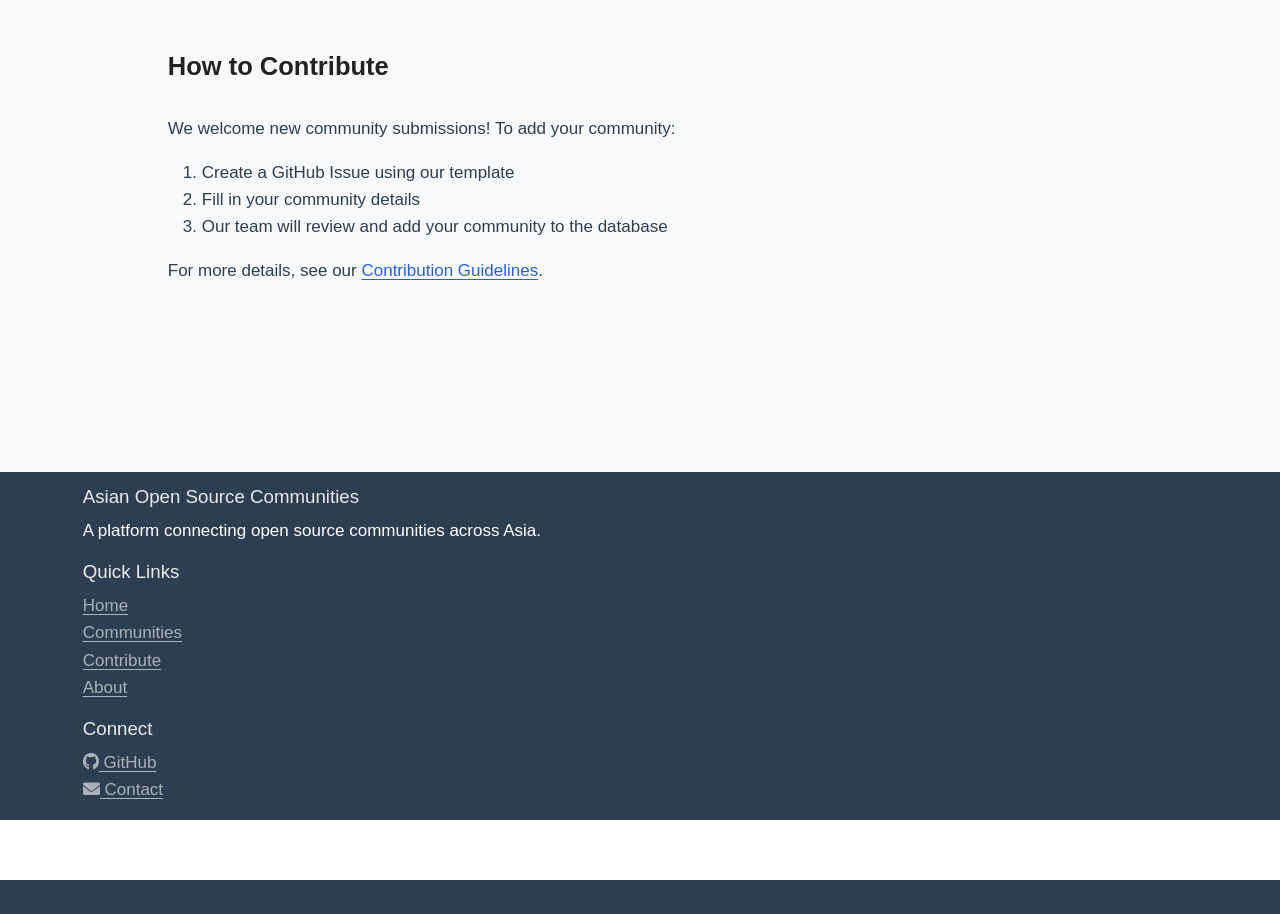
==== commit ec9719ea: "contribution fix" ====
--- a/docs/index.html
+++ b/docs/index.html
@@ -251,8 +251,8 @@
 <h2 class="mt-5 mb-4 anchored" data-anchor-id="interactive-database">Interactive Database</h2>
 <div class="cell">
 <div class="cell-output-display">
-<div class="datatables html-widget html-fill-item" id="htmlwidget-9b6e5bb7628387837355" style="width:100%;height:auto;"></div>
-<script type="application/json" data-for="htmlwidget-9b6e5bb7628387837355">{"x":{"filter":"top","vertical":false,"filterHTML":"<tr>\n  <td><\/td>\n  <td data-type=\"character\" style=\"vertical-align: top;\">\n    <div class=\"form-group has-feedback\" style=\"margin-bottom: auto;\">\n      <input type=\"search\" placeholder=\"All\" class=\"form-control\" style=\"width: 100%;\"/>\n      <span class=\"glyphicon glyphicon-remove-circle form-control-feedback\"><\/span>\n    <\/div>\n  <\/td>\n  <td data-type=\"character\" style=\"vertical-align: top;\">\n    <div class=\"form-group has-feedback\" style=\"margin-bottom: auto;\">\n      <input type=\"search\" placeholder=\"All\" class=\"form-control\" style=\"width: 100%;\"/>\n      <span class=\"glyphicon glyphicon-remove-circle form-control-feedback\"><\/span>\n    <\/div>\n  <\/td>\n  <td data-type=\"character\" style=\"vertical-align: top;\">\n    <div class=\"form-group has-feedback\" style=\"margin-bottom: auto;\">\n      <input type=\"search\" placeholder=\"All\" class=\"form-control\" style=\"width: 100%;\"/>\n      <span class=\"glyphicon glyphicon-remove-circle form-control-feedback\"><\/span>\n    <\/div>\n  <\/td>\n  <td data-type=\"character\" style=\"vertical-align: top;\">\n    <div class=\"form-group has-feedback\" style=\"margin-bottom: auto;\">\n      <input type=\"search\" placeholder=\"All\" class=\"form-control\" style=\"width: 100%;\"/>\n      <span class=\"glyphicon glyphicon-remove-circle form-control-feedback\"><\/span>\n    <\/div>\n  <\/td>\n  <td data-type=\"character\" style=\"vertical-align: top;\">\n    <div class=\"form-group has-feedback\" style=\"margin-bottom: auto;\">\n      <input type=\"search\" placeholder=\"All\" class=\"form-control\" style=\"width: 100%;\"/>\n      <span class=\"glyphicon glyphicon-remove-circle form-control-feedback\"><\/span>\n    <\/div>\n  <\/td>\n<\/tr>","data":[["1","2","3","4","5","6","7","8","9","10","11","12","13","14","15","16","17","18","19","20","21","22","23","24","25","26","27","28","29","30","31","32","33","34","35","36","37","38","39","40","41","42","43","44","45","46","47","48","49","50","51","52","53","54","55","56"],["FOSS United","Tattle Civic Tech","CNCF Kolkata","Cloud Native Taiwan User Group","CNCF Ahmedabad","CNCF Singapore","CNCF Hyderabad","CNCF Pune","Cloud Native Seoul","Cloud Native Bangalore","CNCF Dubai","CNCF Kochi","Kubernetes Chaos Engineering Meetup Group","CNCF Lahore","CNCF Islamabad","CNCF Chennai","CNCF Kathmandu","CNCF Abu Dhabi","Cloud Native DaLian","Cloud Native Guangzhou","Cloud Native Gurugram","Cloud Native Indore","CNCF Jaipur","Cloud Native Coimbatore","CNCF Indonesia","Cloud Native Trivandrum","CNCF Nashik","Cloud Native Raipur","Cloud Native Noida","CNCF Chandigarh","Cloud Native Guwahati","CNCF Nagpur","Cloud Native Baku","Cloud Native Dhaka","CNCF New Delhi","CNCF Thane","Cloud Native Security India","Cloud Native Surat","Cloud Native Kerala","CNCF Madurai","CNCF Amravati","Cloud Native Vadodara","CNCF Greater Noida","Cloud Native Gandhinagar","Cloud Native Hooghly","Cloud Native Aurangabad","Cloud Native Security Pakistan","Cloud Native Dibrugarh","Cloud Native Kuala Lumpur","Cloud Native Jalandhar","Cloud Native Ho Chi Minh","Kubernetes Sri Lanka","Cloud Native Community Japan","Cloud Native Riyadh","Cloud Native Security Japan","Cloud Native Bihar"],["FOSS United is a non-profit foundation that aims at promoting &amp; strengthening the Free and Open Source Software (FOSS) ecosystem in India.","Tattle is a private company, consisting of a community of researchers, technologists and artists building open source ML based tools and datasets for collective response against online harms in India.","Cloud Native Computing Foundation Chapter","Cloud Native Computing Foundation Chapter","Cloud Native Computing Foundation Chapter","Cloud Native Computing Foundation Chapter","Cloud Native Computing Foundation Chapter","Cloud Native Computing Foundation Chapter","Cloud Native Computing Foundation Chapter","Cloud Native Computing Foundation Chapter","Cloud Native Computing Foundation Chapter","Cloud Native Computing Foundation Chapter","Cloud Native Computing Foundation Chapter","Cloud Native Computing Foundation Chapter","Cloud Native Computing Foundation Chapter","Cloud Native Computing Foundation Chapter","Cloud Native Computing Foundation Chapter","Cloud Native Computing Foundation Chapter","Cloud Native Computing Foundation Chapter","Cloud Native Computing Foundation Chapter","Cloud Native Computing Foundation Chapter","Cloud Native Computing Foundation Chapter","Cloud Native Computing Foundation Chapter","Cloud Native Computing Foundation Chapter","Cloud Native Computing Foundation Chapter","Cloud Native Computing Foundation Chapter","Cloud Native Computing Foundation Chapter","Cloud Native Computing Foundation Chapter","Cloud Native Computing Foundation Chapter","Cloud Native Computing Foundation Chapter","Cloud Native Computing Foundation Chapter","Cloud Native Computing Foundation Chapter","Cloud Native Computing Foundation Chapter","Cloud Native Computing Foundation Chapter","Cloud Native Computing Foundation Chapter","Cloud Native Computing Foundation Chapter","Cloud Native Computing Foundation Chapter","Cloud Native Computing Foundation Chapter","Cloud Native Computing Foundation Chapter","Cloud Native Computing Foundation Chapter","Cloud Native Computing Foundation Chapter","Cloud Native Computing Foundation Chapter","Cloud Native Computing Foundation Chapter","Cloud Native Computing Foundation Chapter","Cloud Native Computing Foundation Chapter","Cloud Native Computing Foundation Chapter","Cloud Native Computing Foundation Chapter","Cloud Native Computing Foundation Chapter","Cloud Native Computing Foundation Chapter","Cloud Native Computing Foundation Chapter","Cloud Native Computing Foundation Chapter","Cloud Native Computing Foundation Chapter","Cloud Native Computing Foundation Chapter","Cloud Native Computing Foundation Chapter","Cloud Native Computing Foundation Chapter","Cloud Native Computing Foundation Chapter"],["www.fossunited.org","https://tattle.co.in/","community.cncf.io/kolkata","community.cncf.io/cloud-native-taiwan-user-group","community.cncf.io/ahmedabad","community.cncf.io/singapore","community.cncf.io/hyderabad","community.cncf.io/pune","community.cncf.io/cloud-native-seoul","community.cncf.io/cloud-native-bangalore","community.cncf.io/dubai","community.cncf.io/kochi","community.cncf.io/kubernetes-chaos-engineering","community.cncf.io/lahore","community.cncf.io/islamabad","community.cncf.io/chennai","community.cncf.io/kathmandu","community.cncf.io/abu-dhabi","community.cncf.io/cloud-native-dalian","community.cncf.io/cloud-native-guangzhou","community.cncf.io/cloud-native-gurugram","community.cncf.io/cloud-native-indore","community.cncf.io/jaipur","community.cncf.io/cloud-native-coimbatore","community.cncf.io/indonesia","community.cncf.io/cloud-native-trivandrum","community.cncf.io/nashik","community.cncf.io/cloud-native-raipur","community.cncf.io/cloud-native-noida","community.cncf.io/chandigarh","community.cncf.io/cloud-native-guwahati","community.cncf.io/nagpur","community.cncf.io/cloud-native-baku","community.cncf.io/cloud-native-dhaka","community.cncf.io/new-delhi","community.cncf.io/thane","community.cncf.io/cloud-native-security-india","community.cncf.io/cloud-native-surat","community.cncf.io/cloud-native-kerala","community.cncf.io/madurai","community.cncf.io/amravati","community.cncf.io/cloud-native-vadodara","community.cncf.io/greater-noida","community.cncf.io/cloud-native-gandhinagar","community.cncf.io/cloud-native-hooghly","community.cncf.io/cloud-native-aurangabad","community.cncf.io/cloud-native-security-pakistan","community.cncf.io/cloud-native-dibrugarh","community.cncf.io/cloud-native-kuala-lumpur","community.cncf.io/cloud-native-jalandhar","community.cncf.io/cloud-native-ho-chi-minh","community.cncf.io/kubernetes-sri-lanka","community.cncf.io/cloud-native-community-japan","community.cncf.io/cloud-native-riyadh","community.cncf.io/cloud-native-security-japan","community.cncf.io/cloud-native-bihar"],["Southern Asia","Southern Asia","Southern Asia","Eastern Asia","Southern Asia","South-Eastern Asia","Southern Asia","Southern Asia","Eastern Asia","Southern Asia","Western Asia","Southern Asia","Southern Asia","Southern Asia","Southern Asia","Southern Asia","Southern Asia","Western Asia","Eastern Asia","Eastern Asia","Southern Asia","Southern Asia","Southern Asia","Southern Asia","South-Eastern Asia","Southern Asia","Southern Asia","Southern Asia","Southern Asia","Southern Asia","Southern Asia","Southern Asia","Western Asia","Southern Asia","Southern Asia","Southern Asia","Southern Asia","Southern Asia","Southern Asia","Southern Asia","Southern Asia","Southern Asia","Southern Asia","Southern Asia","Southern Asia","Southern Asia","Southern Asia","Southern Asia","South-Eastern Asia","Southern Asia","South-Eastern Asia","Southern Asia","Eastern Asia","Western Asia","Eastern Asia","Southern Asia"],["non-profit community-building and outreach","business, research, technology","Cloud Native","Cloud Native","Cloud Native","Cloud Native","Cloud Native","Cloud Native","Cloud Native","Cloud Native","Cloud Native","Cloud Native","Cloud Native,Chaos Engineering","Cloud Native","Cloud Native","Cloud Native","Cloud Native","Cloud Native","Cloud Native","Cloud Native","Cloud Native","Cloud Native","Cloud Native","Cloud Native","Cloud Native","Cloud Native","Cloud Native","Cloud Native","Cloud Native","Cloud Native","Cloud Native","Cloud Native","Cloud Native","Cloud Native","Cloud Native","Cloud Native","Cloud Native,Security","Cloud Native","Cloud Native","Cloud Native","Cloud Native","Cloud Native","Cloud Native","Cloud Native","Cloud Native","Cloud Native","Cloud Native,Security","Cloud Native","Cloud Native","Cloud Native","Cloud Native","Cloud Native","Cloud Native","Cloud Native","Cloud Native,Security","Cloud Native"]],"container":"<table class=\"display\">\n  <thead>\n    <tr>\n      <th> <\/th>\n      <th>name<\/th>\n      <th>description<\/th>\n      <th>website<\/th>\n      <th>region<\/th>\n      <th>category<\/th>\n    <\/tr>\n  <\/thead>\n<\/table>","options":{"pageLength":10,"autoWidth":false,"scrollX":false,"columnDefs":[{"width":"20%","targets":0},{"width":"35%","targets":1},{"width":"15%","targets":2},{"width":"15%","targets":3},{"width":"15%","targets":4},{"orderable":false,"targets":0},{"name":" ","targets":0},{"name":"name","targets":1},{"name":"description","targets":2},{"name":"website","targets":3},{"name":"region","targets":4},{"name":"category","targets":5}],"order":[],"orderClasses":false,"orderCellsTop":true}},"evals":[],"jsHooks":[]}</script>
+<div class="datatables html-widget html-fill-item" id="htmlwidget-7336ebc24f3e5ea8956e" style="width:100%;height:auto;"></div>
+<script type="application/json" data-for="htmlwidget-7336ebc24f3e5ea8956e">{"x":{"filter":"top","vertical":false,"filterHTML":"<tr>\n  <td><\/td>\n  <td data-type=\"character\" style=\"vertical-align: top;\">\n    <div class=\"form-group has-feedback\" style=\"margin-bottom: auto;\">\n      <input type=\"search\" placeholder=\"All\" class=\"form-control\" style=\"width: 100%;\"/>\n      <span class=\"glyphicon glyphicon-remove-circle form-control-feedback\"><\/span>\n    <\/div>\n  <\/td>\n  <td data-type=\"character\" style=\"vertical-align: top;\">\n    <div class=\"form-group has-feedback\" style=\"margin-bottom: auto;\">\n      <input type=\"search\" placeholder=\"All\" class=\"form-control\" style=\"width: 100%;\"/>\n      <span class=\"glyphicon glyphicon-remove-circle form-control-feedback\"><\/span>\n    <\/div>\n  <\/td>\n  <td data-type=\"character\" style=\"vertical-align: top;\">\n    <div class=\"form-group has-feedback\" style=\"margin-bottom: auto;\">\n      <input type=\"search\" placeholder=\"All\" class=\"form-control\" style=\"width: 100%;\"/>\n      <span class=\"glyphicon glyphicon-remove-circle form-control-feedback\"><\/span>\n    <\/div>\n  <\/td>\n  <td data-type=\"character\" style=\"vertical-align: top;\">\n    <div class=\"form-group has-feedback\" style=\"margin-bottom: auto;\">\n      <input type=\"search\" placeholder=\"All\" class=\"form-control\" style=\"width: 100%;\"/>\n      <span class=\"glyphicon glyphicon-remove-circle form-control-feedback\"><\/span>\n    <\/div>\n  <\/td>\n  <td data-type=\"character\" style=\"vertical-align: top;\">\n    <div class=\"form-group has-feedback\" style=\"margin-bottom: auto;\">\n      <input type=\"search\" placeholder=\"All\" class=\"form-control\" style=\"width: 100%;\"/>\n      <span class=\"glyphicon glyphicon-remove-circle form-control-feedback\"><\/span>\n    <\/div>\n  <\/td>\n<\/tr>","data":[["1","2","3","4","5","6","7","8","9","10","11","12","13","14","15","16","17","18","19","20","21","22","23","24","25","26","27","28","29","30","31","32","33","34","35","36","37","38","39","40","41","42","43","44","45","46","47","48","49","50","51","52","53","54","55","56"],["FOSS United","Tattle Civic Tech","CNCF Kolkata","Cloud Native Taiwan User Group","CNCF Ahmedabad","CNCF Singapore","CNCF Hyderabad","CNCF Pune","Cloud Native Seoul","Cloud Native Bangalore","CNCF Dubai","CNCF Kochi","Kubernetes Chaos Engineering Meetup Group","CNCF Lahore","CNCF Islamabad","CNCF Chennai","CNCF Kathmandu","CNCF Abu Dhabi","Cloud Native DaLian","Cloud Native Guangzhou","Cloud Native Gurugram","Cloud Native Indore","CNCF Jaipur","Cloud Native Coimbatore","CNCF Indonesia","Cloud Native Trivandrum","CNCF Nashik","Cloud Native Raipur","Cloud Native Noida","CNCF Chandigarh","Cloud Native Guwahati","CNCF Nagpur","Cloud Native Baku","Cloud Native Dhaka","CNCF New Delhi","CNCF Thane","Cloud Native Security India","Cloud Native Surat","Cloud Native Kerala","CNCF Madurai","CNCF Amravati","Cloud Native Vadodara","CNCF Greater Noida","Cloud Native Gandhinagar","Cloud Native Hooghly","Cloud Native Aurangabad","Cloud Native Security Pakistan","Cloud Native Dibrugarh","Cloud Native Kuala Lumpur","Cloud Native Jalandhar","Cloud Native Ho Chi Minh","Kubernetes Sri Lanka","Cloud Native Community Japan","Cloud Native Riyadh","Cloud Native Security Japan","Cloud Native Bihar"],["FOSS United is a non-profit foundation that aims at promoting &amp; strengthening the Free and Open Source Software (FOSS) ecosystem in India.","Tattle is a private company, consisting of a community of researchers, technologists and artists building open source ML based tools and datasets for collective response against online harms in India.","Cloud Native Computing Foundation Chapter","Cloud Native Computing Foundation Chapter","Cloud Native Computing Foundation Chapter","Cloud Native Computing Foundation Chapter","Cloud Native Computing Foundation Chapter","Cloud Native Computing Foundation Chapter","Cloud Native Computing Foundation Chapter","Cloud Native Computing Foundation Chapter","Cloud Native Computing Foundation Chapter","Cloud Native Computing Foundation Chapter","Cloud Native Computing Foundation Chapter","Cloud Native Computing Foundation Chapter","Cloud Native Computing Foundation Chapter","Cloud Native Computing Foundation Chapter","Cloud Native Computing Foundation Chapter","Cloud Native Computing Foundation Chapter","Cloud Native Computing Foundation Chapter","Cloud Native Computing Foundation Chapter","Cloud Native Computing Foundation Chapter","Cloud Native Computing Foundation Chapter","Cloud Native Computing Foundation Chapter","Cloud Native Computing Foundation Chapter","Cloud Native Computing Foundation Chapter","Cloud Native Computing Foundation Chapter","Cloud Native Computing Foundation Chapter","Cloud Native Computing Foundation Chapter","Cloud Native Computing Foundation Chapter","Cloud Native Computing Foundation Chapter","Cloud Native Computing Foundation Chapter","Cloud Native Computing Foundation Chapter","Cloud Native Computing Foundation Chapter","Cloud Native Computing Foundation Chapter","Cloud Native Computing Foundation Chapter","Cloud Native Computing Foundation Chapter","Cloud Native Computing Foundation Chapter","Cloud Native Computing Foundation Chapter","Cloud Native Computing Foundation Chapter","Cloud Native Computing Foundation Chapter","Cloud Native Computing Foundation Chapter","Cloud Native Computing Foundation Chapter","Cloud Native Computing Foundation Chapter","Cloud Native Computing Foundation Chapter","Cloud Native Computing Foundation Chapter","Cloud Native Computing Foundation Chapter","Cloud Native Computing Foundation Chapter","Cloud Native Computing Foundation Chapter","Cloud Native Computing Foundation Chapter","Cloud Native Computing Foundation Chapter","Cloud Native Computing Foundation Chapter","Cloud Native Computing Foundation Chapter","Cloud Native Computing Foundation Chapter","Cloud Native Computing Foundation Chapter","Cloud Native Computing Foundation Chapter","Cloud Native Computing Foundation Chapter"],["www.fossunited.org","https://tattle.co.in/","community.cncf.io/kolkata","community.cncf.io/cloud-native-taiwan-user-group","community.cncf.io/ahmedabad","community.cncf.io/singapore","community.cncf.io/hyderabad","community.cncf.io/pune","community.cncf.io/cloud-native-seoul","community.cncf.io/cloud-native-bangalore","community.cncf.io/dubai","community.cncf.io/kochi","community.cncf.io/kubernetes-chaos-engineering","community.cncf.io/lahore","community.cncf.io/islamabad","community.cncf.io/chennai","community.cncf.io/kathmandu","community.cncf.io/abu-dhabi","community.cncf.io/cloud-native-dalian","community.cncf.io/cloud-native-guangzhou","community.cncf.io/cloud-native-gurugram","community.cncf.io/cloud-native-indore","community.cncf.io/jaipur","community.cncf.io/cloud-native-coimbatore","community.cncf.io/indonesia","community.cncf.io/cloud-native-trivandrum","community.cncf.io/nashik","community.cncf.io/cloud-native-raipur","community.cncf.io/cloud-native-noida","community.cncf.io/chandigarh","community.cncf.io/cloud-native-guwahati","community.cncf.io/nagpur","community.cncf.io/cloud-native-baku","community.cncf.io/cloud-native-dhaka","community.cncf.io/new-delhi","community.cncf.io/thane","community.cncf.io/cloud-native-security-india","community.cncf.io/cloud-native-surat","community.cncf.io/cloud-native-kerala","community.cncf.io/madurai","community.cncf.io/amravati","community.cncf.io/cloud-native-vadodara","community.cncf.io/greater-noida","community.cncf.io/cloud-native-gandhinagar","community.cncf.io/cloud-native-hooghly","community.cncf.io/cloud-native-aurangabad","community.cncf.io/cloud-native-security-pakistan","community.cncf.io/cloud-native-dibrugarh","community.cncf.io/cloud-native-kuala-lumpur","community.cncf.io/cloud-native-jalandhar","community.cncf.io/cloud-native-ho-chi-minh","community.cncf.io/kubernetes-sri-lanka","community.cncf.io/cloud-native-community-japan","community.cncf.io/cloud-native-riyadh","community.cncf.io/cloud-native-security-japan","community.cncf.io/cloud-native-bihar"],["Southern Asia","Southern Asia","Southern Asia","Eastern Asia","Southern Asia","South-Eastern Asia","Southern Asia","Southern Asia","Eastern Asia","Southern Asia","Western Asia","Southern Asia","Southern Asia","Southern Asia","Southern Asia","Southern Asia","Southern Asia","Western Asia","Eastern Asia","Eastern Asia","Southern Asia","Southern Asia","Southern Asia","Southern Asia","South-Eastern Asia","Southern Asia","Southern Asia","Southern Asia","Southern Asia","Southern Asia","Southern Asia","Southern Asia","Western Asia","Southern Asia","Southern Asia","Southern Asia","Southern Asia","Southern Asia","Southern Asia","Southern Asia","Southern Asia","Southern Asia","Southern Asia","Southern Asia","Southern Asia","Southern Asia","Southern Asia","Southern Asia","South-Eastern Asia","Southern Asia","South-Eastern Asia","Southern Asia","Eastern Asia","Western Asia","Eastern Asia","Southern Asia"],["non-profit community-building and outreach","business, research, technology","Cloud Native","Cloud Native","Cloud Native","Cloud Native","Cloud Native","Cloud Native","Cloud Native","Cloud Native","Cloud Native","Cloud Native","Cloud Native,Chaos Engineering","Cloud Native","Cloud Native","Cloud Native","Cloud Native","Cloud Native","Cloud Native","Cloud Native","Cloud Native","Cloud Native","Cloud Native","Cloud Native","Cloud Native","Cloud Native","Cloud Native","Cloud Native","Cloud Native","Cloud Native","Cloud Native","Cloud Native","Cloud Native","Cloud Native","Cloud Native","Cloud Native","Cloud Native,Security","Cloud Native","Cloud Native","Cloud Native","Cloud Native","Cloud Native","Cloud Native","Cloud Native","Cloud Native","Cloud Native","Cloud Native,Security","Cloud Native","Cloud Native","Cloud Native","Cloud Native","Cloud Native","Cloud Native","Cloud Native","Cloud Native,Security","Cloud Native"]],"container":"<table class=\"display\">\n  <thead>\n    <tr>\n      <th> <\/th>\n      <th>name<\/th>\n      <th>description<\/th>\n      <th>website<\/th>\n      <th>region<\/th>\n      <th>category<\/th>\n    <\/tr>\n  <\/thead>\n<\/table>","options":{"pageLength":10,"autoWidth":false,"scrollX":false,"columnDefs":[{"width":"20%","targets":0},{"width":"35%","targets":1},{"width":"15%","targets":2},{"width":"15%","targets":3},{"width":"15%","targets":4},{"orderable":false,"targets":0},{"name":" ","targets":0},{"name":"name","targets":1},{"name":"description","targets":2},{"name":"website","targets":3},{"name":"region","targets":4},{"name":"category","targets":5}],"order":[],"orderClasses":false,"orderCellsTop":true}},"evals":[],"jsHooks":[]}</script>
 </div>
 </div>
 </section>
@@ -260,8 +260,8 @@
 <h2 class="mt-5 mb-4 anchored" data-anchor-id="community-map">Community Map</h2>
 <div class="cell">
 <div class="cell-output-display">
-<div class="leaflet html-widget html-fill-item" id="htmlwidget-88808376f04ca59ad533" style="width:100%;height:464px;"></div>
-<script type="application/json" data-for="htmlwidget-88808376f04ca59ad533">{"x":{"options":{"crs":{"crsClass":"L.CRS.EPSG3857","code":null,"proj4def":null,"projectedBounds":null,"options":{}}},"calls":[{"method":"addProviderTiles","args":["CartoDB.Positron",null,null,{"errorTileUrl":"","noWrap":false,"detectRetina":false}]},{"method":"addCircleMarkers","args":[[35,10,23,35],[115,106,80,40],[19.59591794226542,16,51.84592558726288,16],null,"Regions",{"interactive":true,"className":"","stroke":true,"color":["#e74c3c","#3498db","#2ecc71","#9b59b6"],"weight":2,"opacity":0.5,"fill":true,"fillColor":["#e74c3c","#3498db","#2ecc71","#9b59b6"],"fillOpacity":0.4},null,null,["<h4>Eastern Asia<\/h4><p><b>6 communities<\/b><\/p><div style='max-height: 200px; overflow-y: auto;'><b>Cloud Native Taiwan User Group<\/b><br>Cloud Native Computing Foundation Chapter<br><br><b>Cloud Native Seoul<\/b><br>Cloud Native Computing Foundation Chapter<br><br><b>Cloud Native DaLian<\/b><br>Cloud Native Computing Foundation Chapter<br><br><b>Cloud Native Guangzhou<\/b><br>Cloud Native Computing Foundation Chapter<br><br><b>Cloud Native Community Japan<\/b><br>Cloud Native Computing Foundation Chapter<br><br><b>Cloud Native Security Japan<\/b><br>Cloud Native Computing Foundation Chapter<\/div>","<h4>South-Eastern Asia<\/h4><p><b>4 communities<\/b><\/p><div style='max-height: 200px; overflow-y: auto;'><b>CNCF Singapore<\/b><br>Cloud Native Computing Foundation Chapter<br><br><b>CNCF Indonesia<\/b><br>Cloud Native Computing Foundation Chapter<br><br><b>Cloud Native Kuala Lumpur<\/b><br>Cloud Native Computing Foundation Chapter<br><br><b>Cloud Native Ho Chi Minh<\/b><br>Cloud Native Computing Foundation Chapter<\/div>","<h4>Southern Asia<\/h4><p><b>42 communities<\/b><\/p><div style='max-height: 200px; overflow-y: auto;'><b>FOSS United<\/b><br>FOSS United is a non-profit foundation that aims at promoting & strengthening the Free and Open Source Software (FOSS) ecosystem in India.<br><br><b>Tattle Civic Tech<\/b><br>Tattle is a private company, consisting of a community of researchers, technologists and artists building open source ML based tools and datasets for collective response against online harms in India.<br><br><b>CNCF Kolkata<\/b><br>Cloud Native Computing Foundation Chapter<br><br><b>CNCF Ahmedabad<\/b><br>Cloud Native Computing Foundation Chapter<br><br><b>CNCF Hyderabad<\/b><br>Cloud Native Computing Foundation Chapter<br><br><b>CNCF Pune<\/b><br>Cloud Native Computing Foundation Chapter<br><br><b>Cloud Native Bangalore<\/b><br>Cloud Native Computing Foundation Chapter<br><br><b>CNCF Kochi<\/b><br>Cloud Native Computing Foundation Chapter<br><br><b>Kubernetes Chaos Engineering Meetup Group<\/b><br>Cloud Native Computing Foundation Chapter<br><br><b>CNCF Lahore<\/b><br>Cloud Native Computing Foundation Chapter<br><br><b>CNCF Islamabad<\/b><br>Cloud Native Computing Foundation Chapter<br><br><b>CNCF Chennai<\/b><br>Cloud Native Computing Foundation Chapter<br><br><b>CNCF Kathmandu<\/b><br>Cloud Native Computing Foundation Chapter<br><br><b>Cloud Native Gurugram<\/b><br>Cloud Native Computing Foundation Chapter<br><br><b>Cloud Native Indore<\/b><br>Cloud Native Computing Foundation Chapter<br><br><b>CNCF Jaipur<\/b><br>Cloud Native Computing Foundation Chapter<br><br><b>Cloud Native Coimbatore<\/b><br>Cloud Native Computing Foundation Chapter<br><br><b>Cloud Native Trivandrum<\/b><br>Cloud Native Computing Foundation Chapter<br><br><b>CNCF Nashik<\/b><br>Cloud Native Computing Foundation Chapter<br><br><b>Cloud Native Raipur<\/b><br>Cloud Native Computing Foundation Chapter<br><br><b>Cloud Native Noida<\/b><br>Cloud Native Computing Foundation Chapter<br><br><b>CNCF Chandigarh<\/b><br>Cloud Native Computing Foundation Chapter<br><br><b>Cloud Native Guwahati<\/b><br>Cloud Native Computing Foundation Chapter<br><br><b>CNCF Nagpur<\/b><br>Cloud Native Computing Foundation Chapter<br><br><b>Cloud Native Dhaka<\/b><br>Cloud Native Computing Foundation Chapter<br><br><b>CNCF New Delhi<\/b><br>Cloud Native Computing Foundation Chapter<br><br><b>CNCF Thane<\/b><br>Cloud Native Computing Foundation Chapter<br><br><b>Cloud Native Security India<\/b><br>Cloud Native Computing Foundation Chapter<br><br><b>Cloud Native Surat<\/b><br>Cloud Native Computing Foundation Chapter<br><br><b>Cloud Native Kerala<\/b><br>Cloud Native Computing Foundation Chapter<br><br><b>CNCF Madurai<\/b><br>Cloud Native Computing Foundation Chapter<br><br><b>CNCF Amravati<\/b><br>Cloud Native Computing Foundation Chapter<br><br><b>Cloud Native Vadodara<\/b><br>Cloud Native Computing Foundation Chapter<br><br><b>CNCF Greater Noida<\/b><br>Cloud Native Computing Foundation Chapter<br><br><b>Cloud Native Gandhinagar<\/b><br>Cloud Native Computing Foundation Chapter<br><br><b>Cloud Native Hooghly<\/b><br>Cloud Native Computing Foundation Chapter<br><br><b>Cloud Native Aurangabad<\/b><br>Cloud Native Computing Foundation Chapter<br><br><b>Cloud Native Security Pakistan<\/b><br>Cloud Native Computing Foundation Chapter<br><br><b>Cloud Native Dibrugarh<\/b><br>Cloud Native Computing Foundation Chapter<br><br><b>Cloud Native Jalandhar<\/b><br>Cloud Native Computing Foundation Chapter<br><br><b>Kubernetes Sri Lanka<\/b><br>Cloud Native Computing Foundation Chapter<br><br><b>Cloud Native Bihar<\/b><br>Cloud Native Computing Foundation Chapter<\/div>","<h4>Western Asia<\/h4><p><b>4 communities<\/b><\/p><div style='max-height: 200px; overflow-y: auto;'><b>CNCF Dubai<\/b><br>Cloud Native Computing Foundation Chapter<br><br><b>CNCF Abu Dhabi<\/b><br>Cloud Native Computing Foundation Chapter<br><br><b>Cloud Native Baku<\/b><br>Cloud Native Computing Foundation Chapter<br><br><b>Cloud Native Riyadh<\/b><br>Cloud Native Computing Foundation Chapter<\/div>"],null,null,{"interactive":false,"permanent":false,"direction":"auto","opacity":1,"offset":[0,0],"textsize":"10px","textOnly":false,"className":"","sticky":true},null]},{"method":"addCircleMarkers","args":[[20.5937,20.5937,20.5937,25.033,20.5937,1.3521,17.385,20.5937,37.5665,20.5937,25.2048,20.5937,20.5937,33.6007,20.5937,27.7172,24.4539,35.8617,35.8617,20.5937,20.5937,20.5937,20.5937,-6.2088,20.5937,20.5937,20.5937,20.5937,20.5937,20.5937,20.5937,28.6139,20.5937,20.5937,20.5937,20.5937,20.5937,20.5937,20.5937,20.5937,20.5937,20.5937,20.5937,20.5937,20.5937,35.6762,35.6762,20.5937],[78.9629,78.9629,78.9629,121.5654,78.9629,103.8198,78.4867,78.9629,126.978,78.9629,55.2708,78.9629,78.9629,73.06789999999999,78.9629,85.324,54.3773,104.1954,104.1954,78.9629,78.9629,78.9629,78.9629,106.8456,78.9629,78.9629,78.9629,78.9629,78.9629,78.9629,78.9629,77.209,78.9629,78.9629,78.9629,78.9629,78.9629,78.9629,78.9629,78.9629,78.9629,78.9629,78.9629,78.9629,78.9629,139.6503,139.6503,78.9629],6,null,"Communities",{"interactive":true,"className":"","stroke":true,"color":"#2c3e50","weight":1,"opacity":0.5,"fill":true,"fillColor":"#2c3e50","fillOpacity":0.8},null,null,["<h4>FOSS United<\/h4><p>FOSS United is a non-profit foundation that aims at promoting & strengthening the Free and Open Source Software (FOSS) ecosystem in India.<\/p>","<h4>Tattle Civic Tech<\/h4><p>Tattle is a private company, consisting of a community of researchers, technologists and artists building open source ML based tools and datasets for collective response against online harms in India.<\/p>","<h4>CNCF Kolkata<\/h4><p>Cloud Native Computing Foundation Chapter<\/p>","<h4>Cloud Native Taiwan User Group<\/h4><p>Cloud Native Computing Foundation Chapter<\/p>","<h4>CNCF Ahmedabad<\/h4><p>Cloud Native Computing Foundation Chapter<\/p>","<h4>CNCF Singapore<\/h4><p>Cloud Native Computing Foundation Chapter<\/p>","<h4>CNCF Hyderabad<\/h4><p>Cloud Native Computing Foundation Chapter<\/p>","<h4>CNCF Pune<\/h4><p>Cloud Native Computing Foundation Chapter<\/p>","<h4>Cloud Native Seoul<\/h4><p>Cloud Native Computing Foundation Chapter<\/p>","<h4>Cloud Native Bangalore<\/h4><p>Cloud Native Computing Foundation Chapter<\/p>","<h4>CNCF Dubai<\/h4><p>Cloud Native Computing Foundation Chapter<\/p>","<h4>CNCF Kochi<\/h4><p>Cloud Native Computing Foundation Chapter<\/p>","<h4>Kubernetes Chaos Engineering Meetup Group<\/h4><p>Cloud Native Computing Foundation Chapter<\/p>","<h4>CNCF Islamabad<\/h4><p>Cloud Native Computing Foundation Chapter<\/p>","<h4>CNCF Chennai<\/h4><p>Cloud Native Computing Foundation Chapter<\/p>","<h4>CNCF Kathmandu<\/h4><p>Cloud Native Computing Foundation Chapter<\/p>","<h4>CNCF Abu Dhabi<\/h4><p>Cloud Native Computing Foundation Chapter<\/p>","<h4>Cloud Native DaLian<\/h4><p>Cloud Native Computing Foundation Chapter<\/p>","<h4>Cloud Native Guangzhou<\/h4><p>Cloud Native Computing Foundation Chapter<\/p>","<h4>Cloud Native Gurugram<\/h4><p>Cloud Native Computing Foundation Chapter<\/p>","<h4>Cloud Native Indore<\/h4><p>Cloud Native Computing Foundation Chapter<\/p>","<h4>CNCF Jaipur<\/h4><p>Cloud Native Computing Foundation Chapter<\/p>","<h4>Cloud Native Coimbatore<\/h4><p>Cloud Native Computing Foundation Chapter<\/p>","<h4>CNCF Indonesia<\/h4><p>Cloud Native Computing Foundation Chapter<\/p>","<h4>Cloud Native Trivandrum<\/h4><p>Cloud Native Computing Foundation Chapter<\/p>","<h4>CNCF Nashik<\/h4><p>Cloud Native Computing Foundation Chapter<\/p>","<h4>Cloud Native Raipur<\/h4><p>Cloud Native Computing Foundation Chapter<\/p>","<h4>Cloud Native Noida<\/h4><p>Cloud Native Computing Foundation Chapter<\/p>","<h4>CNCF Chandigarh<\/h4><p>Cloud Native Computing Foundation Chapter<\/p>","<h4>Cloud Native Guwahati<\/h4><p>Cloud Native Computing Foundation Chapter<\/p>","<h4>CNCF Nagpur<\/h4><p>Cloud Native Computing Foundation Chapter<\/p>","<h4>CNCF New Delhi<\/h4><p>Cloud Native Computing Foundation Chapter<\/p>","<h4>CNCF Thane<\/h4><p>Cloud Native Computing Foundation Chapter<\/p>","<h4>Cloud Native Security India<\/h4><p>Cloud Native Computing Foundation Chapter<\/p>","<h4>Cloud Native Surat<\/h4><p>Cloud Native Computing Foundation Chapter<\/p>","<h4>Cloud Native Kerala<\/h4><p>Cloud Native Computing Foundation Chapter<\/p>","<h4>CNCF Madurai<\/h4><p>Cloud Native Computing Foundation Chapter<\/p>","<h4>CNCF Amravati<\/h4><p>Cloud Native Computing Foundation Chapter<\/p>","<h4>Cloud Native Vadodara<\/h4><p>Cloud Native Computing Foundation Chapter<\/p>","<h4>CNCF Greater Noida<\/h4><p>Cloud Native Computing Foundation Chapter<\/p>","<h4>Cloud Native Gandhinagar<\/h4><p>Cloud Native Computing Foundation Chapter<\/p>","<h4>Cloud Native Hooghly<\/h4><p>Cloud Native Computing Foundation Chapter<\/p>","<h4>Cloud Native Aurangabad<\/h4><p>Cloud Native Computing Foundation Chapter<\/p>","<h4>Cloud Native Dibrugarh<\/h4><p>Cloud Native Computing Foundation Chapter<\/p>","<h4>Cloud Native Jalandhar<\/h4><p>Cloud Native Computing Foundation Chapter<\/p>","<h4>Cloud Native Community Japan<\/h4><p>Cloud Native Computing Foundation Chapter<\/p>","<h4>Cloud Native Security Japan<\/h4><p>Cloud Native Computing Foundation Chapter<\/p>","<h4>Cloud Native Bihar<\/h4><p>Cloud Native Computing Foundation Chapter<\/p>"],null,null,{"interactive":false,"permanent":false,"direction":"auto","opacity":1,"offset":[0,0],"textsize":"10px","textOnly":false,"className":"","sticky":true},null]},{"method":"addLegend","args":[{"colors":["#e74c3c","#3498db","#2ecc71","#9b59b6","#f1c40f"],"labels":["Eastern Asia","South-Eastern Asia","Southern Asia","Western Asia","Central Asia"],"na_color":null,"na_label":"NA","opacity":0.7,"position":"bottomright","type":"unknown","title":"Regions","extra":null,"layerId":null,"className":"info legend","group":null}]},{"method":"addLayersControl","args":[[],["Regions","Communities"],{"collapsed":false,"autoZIndex":true,"position":"topright"}]}],"setView":[[25,100],4,[]],"limits":{"lat":[-6.2088,37.5665],"lng":[40,139.6503]}},"evals":[],"jsHooks":[]}</script>
+<div class="leaflet html-widget html-fill-item" id="htmlwidget-eb611b1519852177dd48" style="width:100%;height:464px;"></div>
+<script type="application/json" data-for="htmlwidget-eb611b1519852177dd48">{"x":{"options":{"crs":{"crsClass":"L.CRS.EPSG3857","code":null,"proj4def":null,"projectedBounds":null,"options":{}}},"calls":[{"method":"addProviderTiles","args":["CartoDB.Positron",null,null,{"errorTileUrl":"","noWrap":false,"detectRetina":false}]},{"method":"addCircleMarkers","args":[[35,10,23,35],[115,106,80,40],[19.59591794226542,16,51.84592558726288,16],null,"Regions",{"interactive":true,"className":"","stroke":true,"color":["#e74c3c","#3498db","#2ecc71","#9b59b6"],"weight":2,"opacity":0.5,"fill":true,"fillColor":["#e74c3c","#3498db","#2ecc71","#9b59b6"],"fillOpacity":0.4},null,null,["<h4>Eastern Asia<\/h4><p><b>6 communities<\/b><\/p><div style='max-height: 200px; overflow-y: auto;'><b>Cloud Native Taiwan User Group<\/b><br>Cloud Native Computing Foundation Chapter<br><br><b>Cloud Native Seoul<\/b><br>Cloud Native Computing Foundation Chapter<br><br><b>Cloud Native DaLian<\/b><br>Cloud Native Computing Foundation Chapter<br><br><b>Cloud Native Guangzhou<\/b><br>Cloud Native Computing Foundation Chapter<br><br><b>Cloud Native Community Japan<\/b><br>Cloud Native Computing Foundation Chapter<br><br><b>Cloud Native Security Japan<\/b><br>Cloud Native Computing Foundation Chapter<\/div>","<h4>South-Eastern Asia<\/h4><p><b>4 communities<\/b><\/p><div style='max-height: 200px; overflow-y: auto;'><b>CNCF Singapore<\/b><br>Cloud Native Computing Foundation Chapter<br><br><b>CNCF Indonesia<\/b><br>Cloud Native Computing Foundation Chapter<br><br><b>Cloud Native Kuala Lumpur<\/b><br>Cloud Native Computing Foundation Chapter<br><br><b>Cloud Native Ho Chi Minh<\/b><br>Cloud Native Computing Foundation Chapter<\/div>","<h4>Southern Asia<\/h4><p><b>42 communities<\/b><\/p><div style='max-height: 200px; overflow-y: auto;'><b>FOSS United<\/b><br>FOSS United is a non-profit foundation that aims at promoting & strengthening the Free and Open Source Software (FOSS) ecosystem in India.<br><br><b>Tattle Civic Tech<\/b><br>Tattle is a private company, consisting of a community of researchers, technologists and artists building open source ML based tools and datasets for collective response against online harms in India.<br><br><b>CNCF Kolkata<\/b><br>Cloud Native Computing Foundation Chapter<br><br><b>CNCF Ahmedabad<\/b><br>Cloud Native Computing Foundation Chapter<br><br><b>CNCF Hyderabad<\/b><br>Cloud Native Computing Foundation Chapter<br><br><b>CNCF Pune<\/b><br>Cloud Native Computing Foundation Chapter<br><br><b>Cloud Native Bangalore<\/b><br>Cloud Native Computing Foundation Chapter<br><br><b>CNCF Kochi<\/b><br>Cloud Native Computing Foundation Chapter<br><br><b>Kubernetes Chaos Engineering Meetup Group<\/b><br>Cloud Native Computing Foundation Chapter<br><br><b>CNCF Lahore<\/b><br>Cloud Native Computing Foundation Chapter<br><br><b>CNCF Islamabad<\/b><br>Cloud Native Computing Foundation Chapter<br><br><b>CNCF Chennai<\/b><br>Cloud Native Computing Foundation Chapter<br><br><b>CNCF Kathmandu<\/b><br>Cloud Native Computing Foundation Chapter<br><br><b>Cloud Native Gurugram<\/b><br>Cloud Native Computing Foundation Chapter<br><br><b>Cloud Native Indore<\/b><br>Cloud Native Computing Foundation Chapter<br><br><b>CNCF Jaipur<\/b><br>Cloud Native Computing Foundation Chapter<br><br><b>Cloud Native Coimbatore<\/b><br>Cloud Native Computing Foundation Chapter<br><br><b>Cloud Native Trivandrum<\/b><br>Cloud Native Computing Foundation Chapter<br><br><b>CNCF Nashik<\/b><br>Cloud Native Computing Foundation Chapter<br><br><b>Cloud Native Raipur<\/b><br>Cloud Native Computing Foundation Chapter<br><br><b>Cloud Native Noida<\/b><br>Cloud Native Computing Foundation Chapter<br><br><b>CNCF Chandigarh<\/b><br>Cloud Native Computing Foundation Chapter<br><br><b>Cloud Native Guwahati<\/b><br>Cloud Native Computing Foundation Chapter<br><br><b>CNCF Nagpur<\/b><br>Cloud Native Computing Foundation Chapter<br><br><b>Cloud Native Dhaka<\/b><br>Cloud Native Computing Foundation Chapter<br><br><b>CNCF New Delhi<\/b><br>Cloud Native Computing Foundation Chapter<br><br><b>CNCF Thane<\/b><br>Cloud Native Computing Foundation Chapter<br><br><b>Cloud Native Security India<\/b><br>Cloud Native Computing Foundation Chapter<br><br><b>Cloud Native Surat<\/b><br>Cloud Native Computing Foundation Chapter<br><br><b>Cloud Native Kerala<\/b><br>Cloud Native Computing Foundation Chapter<br><br><b>CNCF Madurai<\/b><br>Cloud Native Computing Foundation Chapter<br><br><b>CNCF Amravati<\/b><br>Cloud Native Computing Foundation Chapter<br><br><b>Cloud Native Vadodara<\/b><br>Cloud Native Computing Foundation Chapter<br><br><b>CNCF Greater Noida<\/b><br>Cloud Native Computing Foundation Chapter<br><br><b>Cloud Native Gandhinagar<\/b><br>Cloud Native Computing Foundation Chapter<br><br><b>Cloud Native Hooghly<\/b><br>Cloud Native Computing Foundation Chapter<br><br><b>Cloud Native Aurangabad<\/b><br>Cloud Native Computing Foundation Chapter<br><br><b>Cloud Native Security Pakistan<\/b><br>Cloud Native Computing Foundation Chapter<br><br><b>Cloud Native Dibrugarh<\/b><br>Cloud Native Computing Foundation Chapter<br><br><b>Cloud Native Jalandhar<\/b><br>Cloud Native Computing Foundation Chapter<br><br><b>Kubernetes Sri Lanka<\/b><br>Cloud Native Computing Foundation Chapter<br><br><b>Cloud Native Bihar<\/b><br>Cloud Native Computing Foundation Chapter<\/div>","<h4>Western Asia<\/h4><p><b>4 communities<\/b><\/p><div style='max-height: 200px; overflow-y: auto;'><b>CNCF Dubai<\/b><br>Cloud Native Computing Foundation Chapter<br><br><b>CNCF Abu Dhabi<\/b><br>Cloud Native Computing Foundation Chapter<br><br><b>Cloud Native Baku<\/b><br>Cloud Native Computing Foundation Chapter<br><br><b>Cloud Native Riyadh<\/b><br>Cloud Native Computing Foundation Chapter<\/div>"],null,null,{"interactive":false,"permanent":false,"direction":"auto","opacity":1,"offset":[0,0],"textsize":"10px","textOnly":false,"className":"","sticky":true},null]},{"method":"addCircleMarkers","args":[[20.5937,20.5937,20.5937,25.033,20.5937,1.3521,17.385,20.5937,37.5665,20.5937,25.2048,20.5937,20.5937,33.6007,20.5937,27.7172,24.4539,35.8617,35.8617,20.5937,20.5937,20.5937,20.5937,-6.2088,20.5937,20.5937,20.5937,20.5937,20.5937,20.5937,20.5937,28.6139,20.5937,20.5937,20.5937,20.5937,20.5937,20.5937,20.5937,20.5937,20.5937,20.5937,20.5937,20.5937,20.5937,35.6762,35.6762,20.5937],[78.9629,78.9629,78.9629,121.5654,78.9629,103.8198,78.4867,78.9629,126.978,78.9629,55.2708,78.9629,78.9629,73.06789999999999,78.9629,85.324,54.3773,104.1954,104.1954,78.9629,78.9629,78.9629,78.9629,106.8456,78.9629,78.9629,78.9629,78.9629,78.9629,78.9629,78.9629,77.209,78.9629,78.9629,78.9629,78.9629,78.9629,78.9629,78.9629,78.9629,78.9629,78.9629,78.9629,78.9629,78.9629,139.6503,139.6503,78.9629],6,null,"Communities",{"interactive":true,"className":"","stroke":true,"color":"#2c3e50","weight":1,"opacity":0.5,"fill":true,"fillColor":"#2c3e50","fillOpacity":0.8},null,null,["<h4>FOSS United<\/h4><p>FOSS United is a non-profit foundation that aims at promoting & strengthening the Free and Open Source Software (FOSS) ecosystem in India.<\/p>","<h4>Tattle Civic Tech<\/h4><p>Tattle is a private company, consisting of a community of researchers, technologists and artists building open source ML based tools and datasets for collective response against online harms in India.<\/p>","<h4>CNCF Kolkata<\/h4><p>Cloud Native Computing Foundation Chapter<\/p>","<h4>Cloud Native Taiwan User Group<\/h4><p>Cloud Native Computing Foundation Chapter<\/p>","<h4>CNCF Ahmedabad<\/h4><p>Cloud Native Computing Foundation Chapter<\/p>","<h4>CNCF Singapore<\/h4><p>Cloud Native Computing Foundation Chapter<\/p>","<h4>CNCF Hyderabad<\/h4><p>Cloud Native Computing Foundation Chapter<\/p>","<h4>CNCF Pune<\/h4><p>Cloud Native Computing Foundation Chapter<\/p>","<h4>Cloud Native Seoul<\/h4><p>Cloud Native Computing Foundation Chapter<\/p>","<h4>Cloud Native Bangalore<\/h4><p>Cloud Native Computing Foundation Chapter<\/p>","<h4>CNCF Dubai<\/h4><p>Cloud Native Computing Foundation Chapter<\/p>","<h4>CNCF Kochi<\/h4><p>Cloud Native Computing Foundation Chapter<\/p>","<h4>Kubernetes Chaos Engineering Meetup Group<\/h4><p>Cloud Native Computing Foundation Chapter<\/p>","<h4>CNCF Islamabad<\/h4><p>Cloud Native Computing Foundation Chapter<\/p>","<h4>CNCF Chennai<\/h4><p>Cloud Native Computing Foundation Chapter<\/p>","<h4>CNCF Kathmandu<\/h4><p>Cloud Native Computing Foundation Chapter<\/p>","<h4>CNCF Abu Dhabi<\/h4><p>Cloud Native Computing Foundation Chapter<\/p>","<h4>Cloud Native DaLian<\/h4><p>Cloud Native Computing Foundation Chapter<\/p>","<h4>Cloud Native Guangzhou<\/h4><p>Cloud Native Computing Foundation Chapter<\/p>","<h4>Cloud Native Gurugram<\/h4><p>Cloud Native Computing Foundation Chapter<\/p>","<h4>Cloud Native Indore<\/h4><p>Cloud Native Computing Foundation Chapter<\/p>","<h4>CNCF Jaipur<\/h4><p>Cloud Native Computing Foundation Chapter<\/p>","<h4>Cloud Native Coimbatore<\/h4><p>Cloud Native Computing Foundation Chapter<\/p>","<h4>CNCF Indonesia<\/h4><p>Cloud Native Computing Foundation Chapter<\/p>","<h4>Cloud Native Trivandrum<\/h4><p>Cloud Native Computing Foundation Chapter<\/p>","<h4>CNCF Nashik<\/h4><p>Cloud Native Computing Foundation Chapter<\/p>","<h4>Cloud Native Raipur<\/h4><p>Cloud Native Computing Foundation Chapter<\/p>","<h4>Cloud Native Noida<\/h4><p>Cloud Native Computing Foundation Chapter<\/p>","<h4>CNCF Chandigarh<\/h4><p>Cloud Native Computing Foundation Chapter<\/p>","<h4>Cloud Native Guwahati<\/h4><p>Cloud Native Computing Foundation Chapter<\/p>","<h4>CNCF Nagpur<\/h4><p>Cloud Native Computing Foundation Chapter<\/p>","<h4>CNCF New Delhi<\/h4><p>Cloud Native Computing Foundation Chapter<\/p>","<h4>CNCF Thane<\/h4><p>Cloud Native Computing Foundation Chapter<\/p>","<h4>Cloud Native Security India<\/h4><p>Cloud Native Computing Foundation Chapter<\/p>","<h4>Cloud Native Surat<\/h4><p>Cloud Native Computing Foundation Chapter<\/p>","<h4>Cloud Native Kerala<\/h4><p>Cloud Native Computing Foundation Chapter<\/p>","<h4>CNCF Madurai<\/h4><p>Cloud Native Computing Foundation Chapter<\/p>","<h4>CNCF Amravati<\/h4><p>Cloud Native Computing Foundation Chapter<\/p>","<h4>Cloud Native Vadodara<\/h4><p>Cloud Native Computing Foundation Chapter<\/p>","<h4>CNCF Greater Noida<\/h4><p>Cloud Native Computing Foundation Chapter<\/p>","<h4>Cloud Native Gandhinagar<\/h4><p>Cloud Native Computing Foundation Chapter<\/p>","<h4>Cloud Native Hooghly<\/h4><p>Cloud Native Computing Foundation Chapter<\/p>","<h4>Cloud Native Aurangabad<\/h4><p>Cloud Native Computing Foundation Chapter<\/p>","<h4>Cloud Native Dibrugarh<\/h4><p>Cloud Native Computing Foundation Chapter<\/p>","<h4>Cloud Native Jalandhar<\/h4><p>Cloud Native Computing Foundation Chapter<\/p>","<h4>Cloud Native Community Japan<\/h4><p>Cloud Native Computing Foundation Chapter<\/p>","<h4>Cloud Native Security Japan<\/h4><p>Cloud Native Computing Foundation Chapter<\/p>","<h4>Cloud Native Bihar<\/h4><p>Cloud Native Computing Foundation Chapter<\/p>"],null,null,{"interactive":false,"permanent":false,"direction":"auto","opacity":1,"offset":[0,0],"textsize":"10px","textOnly":false,"className":"","sticky":true},null]},{"method":"addLegend","args":[{"colors":["#e74c3c","#3498db","#2ecc71","#9b59b6","#f1c40f"],"labels":["Eastern Asia","South-Eastern Asia","Southern Asia","Western Asia","Central Asia"],"na_color":null,"na_label":"NA","opacity":0.7,"position":"bottomright","type":"unknown","title":"Regions","extra":null,"layerId":null,"className":"info legend","group":null}]},{"method":"addLayersControl","args":[[],["Regions","Communities"],{"collapsed":false,"autoZIndex":true,"position":"topright"}]}],"setView":[[25,100],4,[]],"limits":{"lat":[-6.2088,37.5665],"lng":[40,139.6503]}},"evals":[],"jsHooks":[]}</script>
 </div>
 </div>
 </section>
@@ -273,7 +273,7 @@
 <li>Fill in your community details</li>
 <li>Our team will review and add your community to the database</li>
 </ol>
-<p>For more details, see our <a href="CONTRIBUTING.md">Contribution Guidelines</a>.</p>
+<p>For more details, see our <a href="contributing.html">Contribution Guidelines</a>.</p>
 </section>
 </section>
 
@@ -973,7 +973,7 @@
 <span id="cb1-194"><a href="#cb1-194" aria-hidden="true" tabindex="-1"></a><span class="ss">2. </span>Fill in your community details</span>
 <span id="cb1-195"><a href="#cb1-195" aria-hidden="true" tabindex="-1"></a><span class="ss">3. </span>Our team will review and add your community to the database</span>
 <span id="cb1-196"><a href="#cb1-196" aria-hidden="true" tabindex="-1"></a></span>
-<span id="cb1-197"><a href="#cb1-197" aria-hidden="true" tabindex="-1"></a>For more details, see our <span class="co">[</span><span class="ot">Contribution Guidelines</span><span class="co">](CONTRIBUTING.md)</span>.</span>
+<span id="cb1-197"><a href="#cb1-197" aria-hidden="true" tabindex="-1"></a>For more details, see our <span class="co">[</span><span class="ot">Contribution Guidelines</span><span class="co">](contributing.html)</span>.</span>
 <span id="cb1-198"><a href="#cb1-198" aria-hidden="true" tabindex="-1"></a>:::</span>
 </code><button title="Copy to Clipboard" class="code-copy-button" data-in-quarto-modal=""><i class="bi"></i></button></pre></div>
 </div></div></div></div></div>
--- a/docs/styles/custom.css
+++ b/docs/styles/custom.css
@@ -309,4 +309,22 @@
     border-bottom: 1px solid rgba(0,0,0,0.1);
     margin-bottom: 2rem;
   }
+}
+
+/* Fix for title-block-header */
+#title-block-header {
+  margin-block-end: 1rem;
+  margin-top: 2rem;
+  border-bottom: none !important;
+}
+
+#title-block-header::after {
+  content: none !important;
+  display: none !important;
+  height: 0 !important;
+  border: none !important;
+}
+
+.title {
+  border-bottom: none !important;
 } 
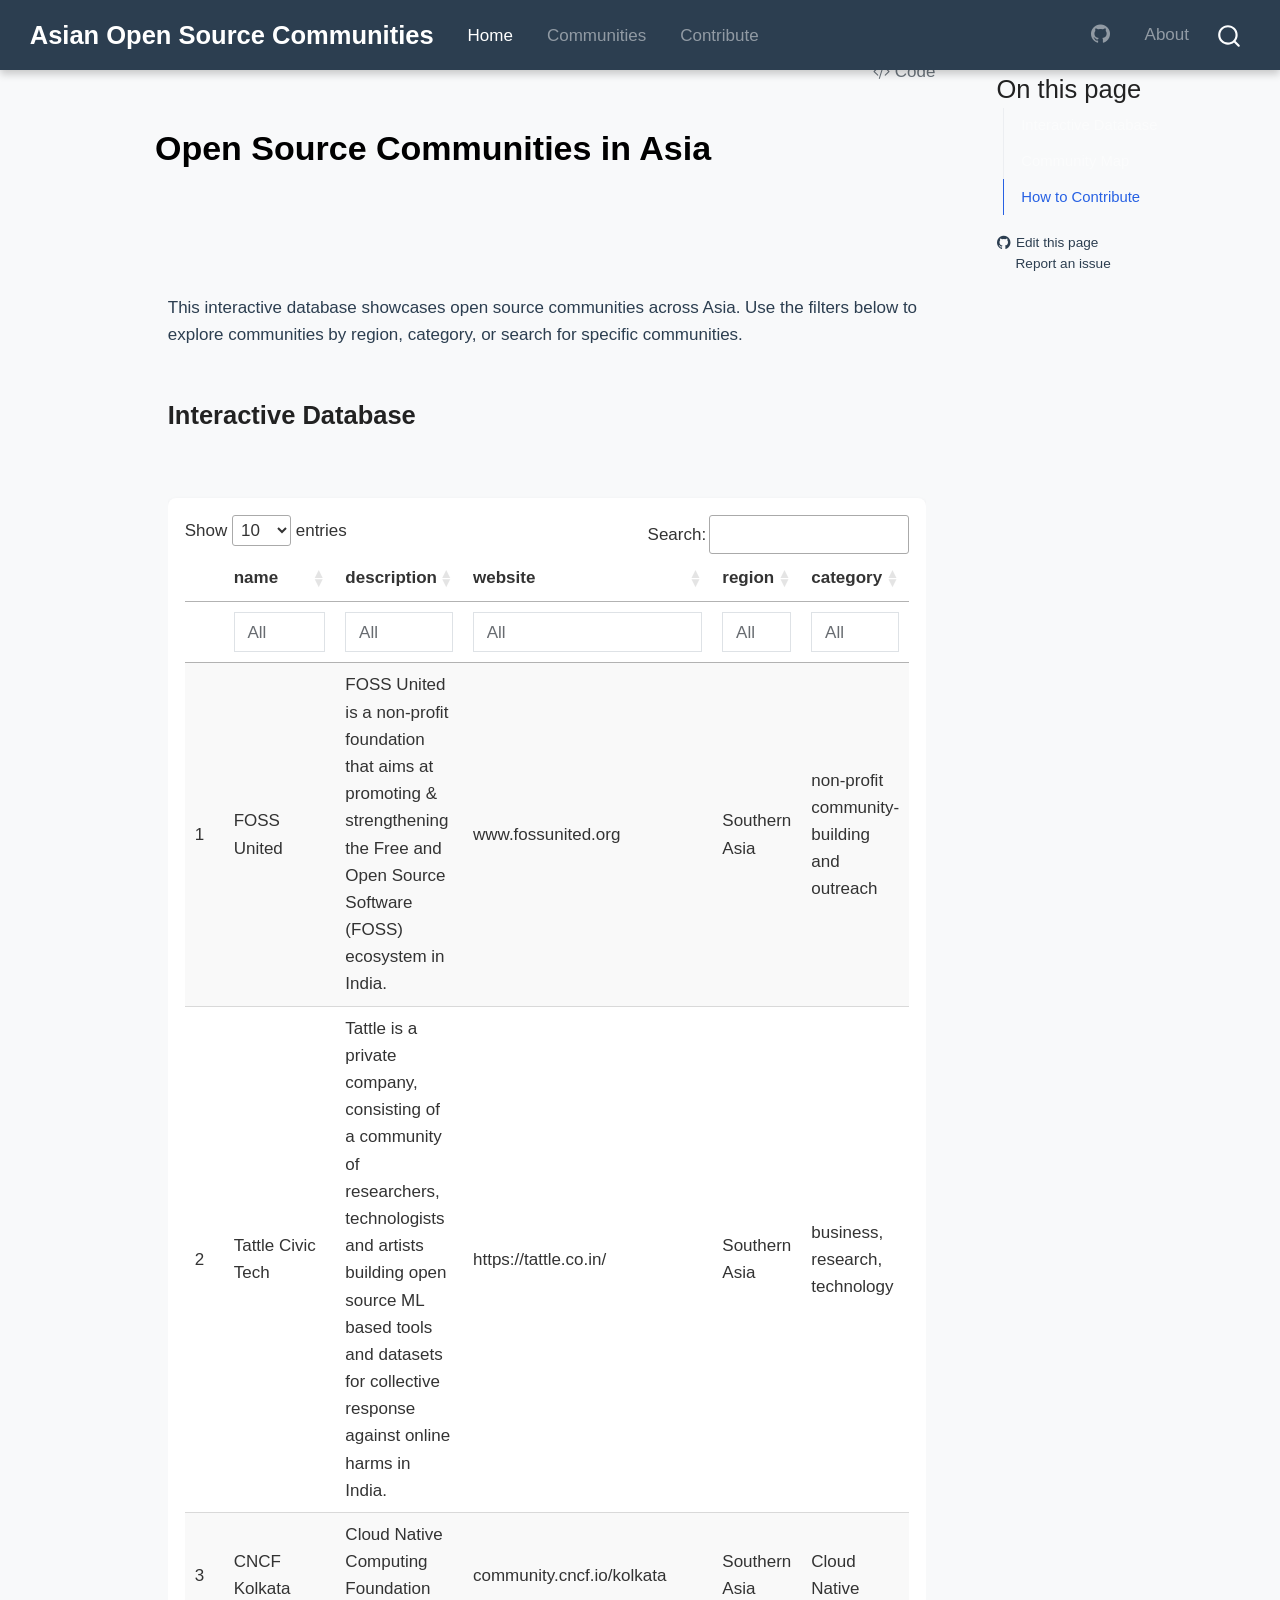
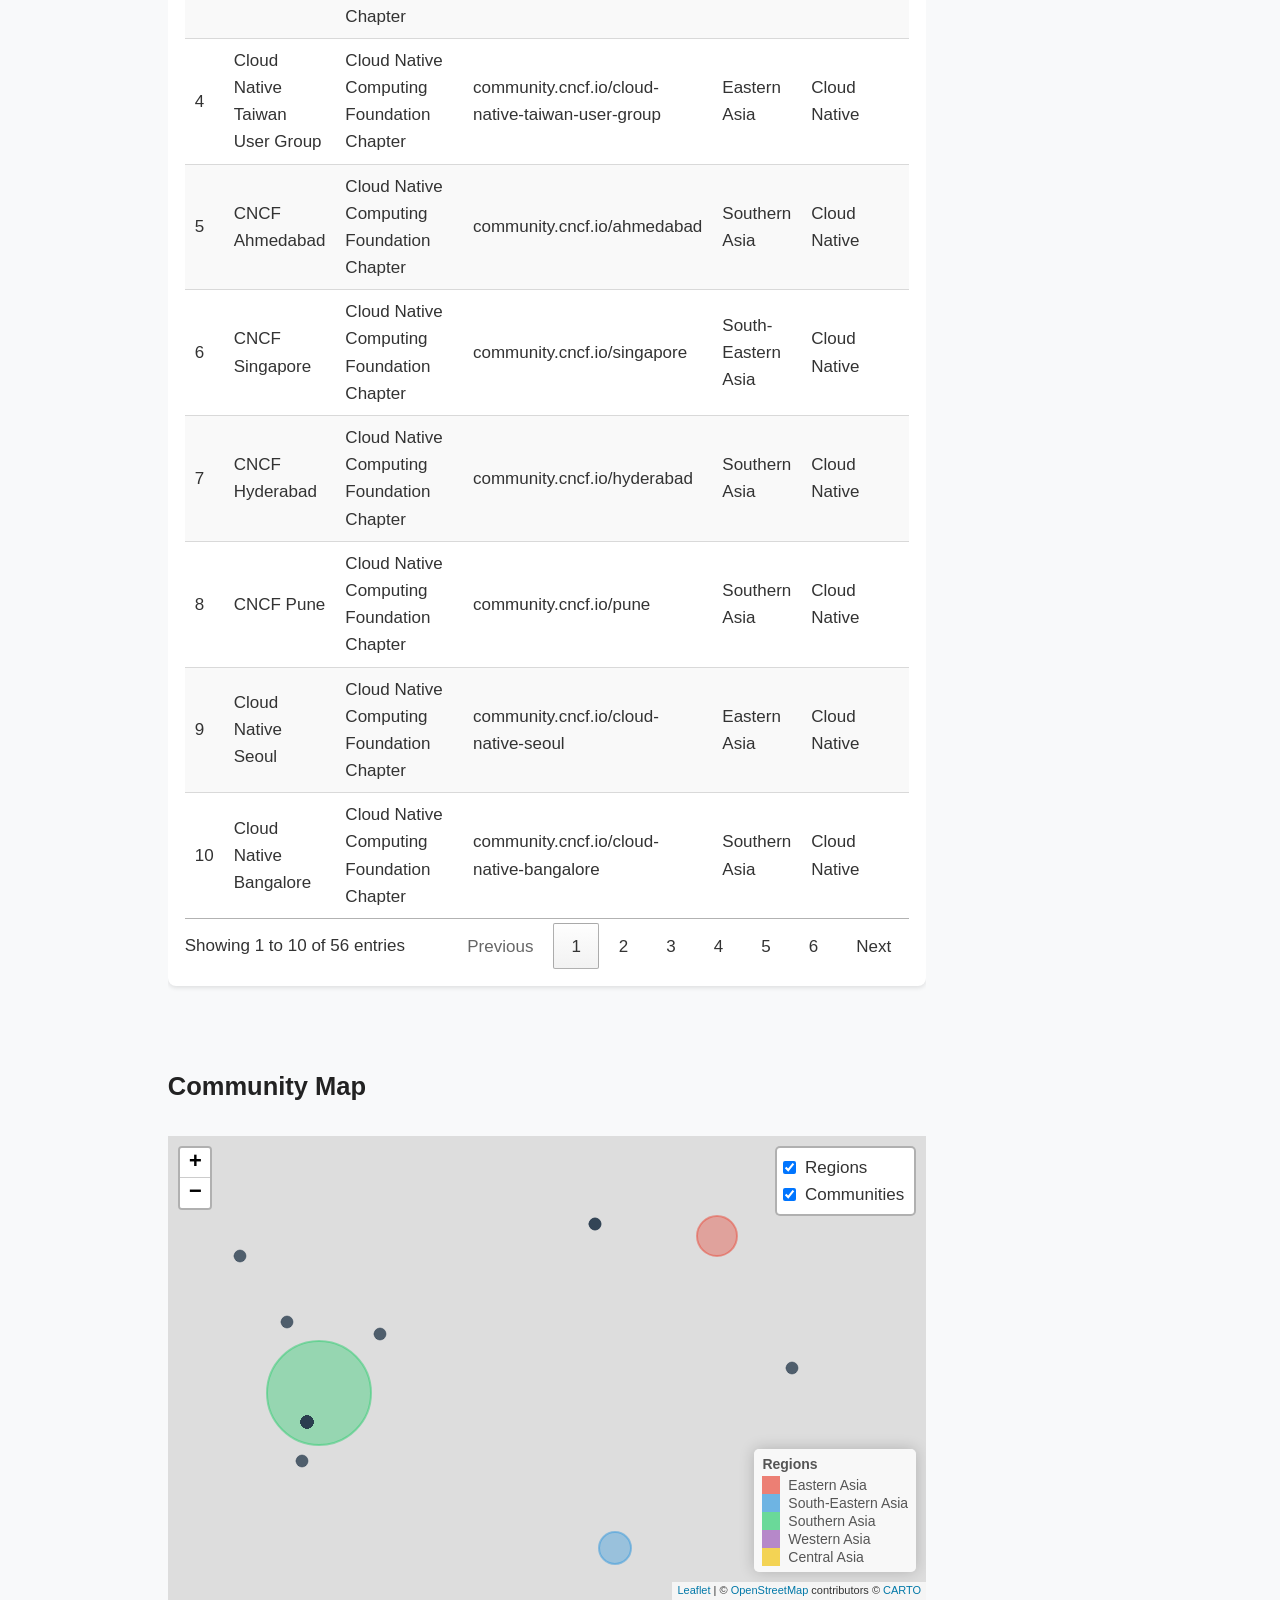
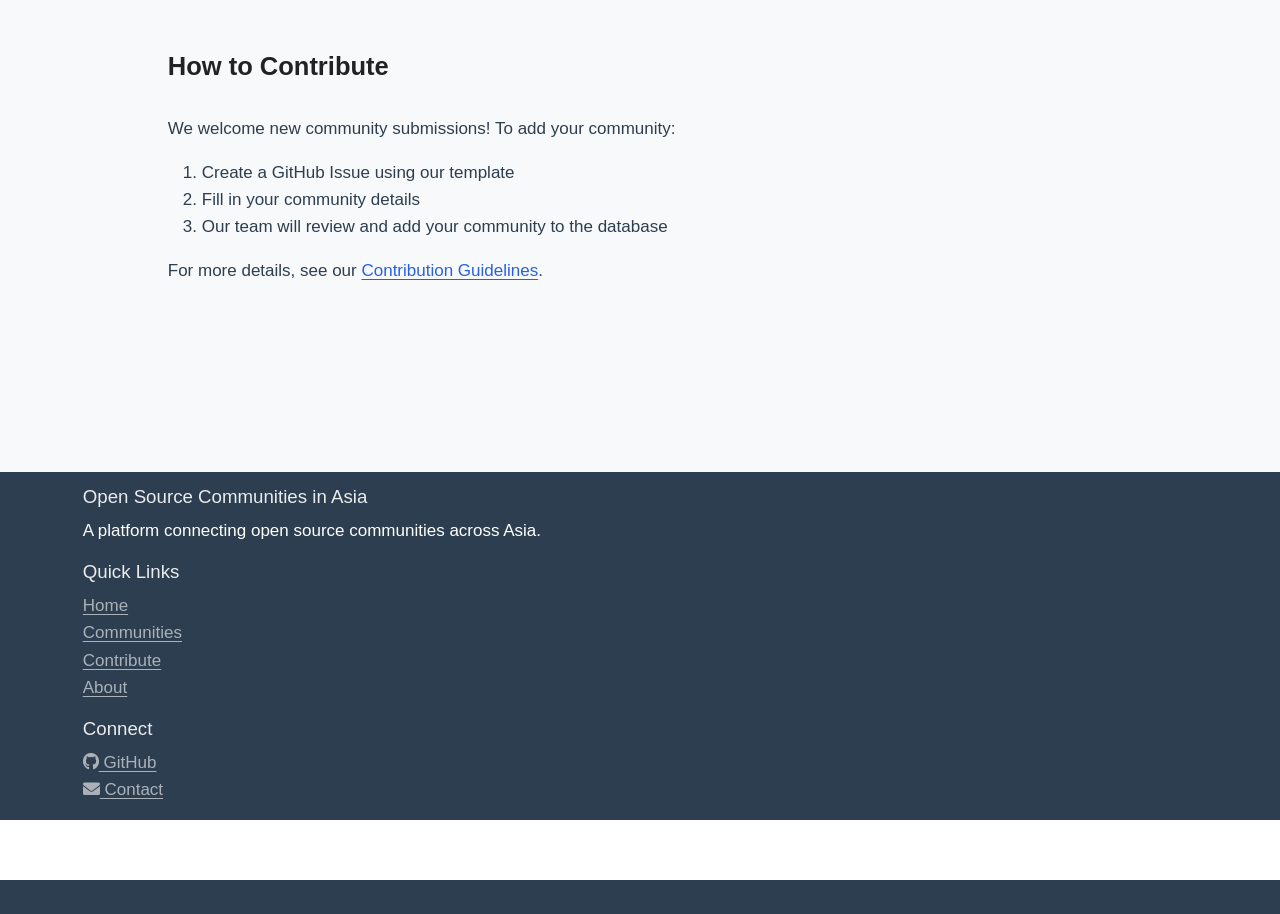
==== commit 91e394c2: "fix contribute page" ====
--- a/docs/index.html
+++ b/docs/index.html
@@ -181,7 +181,7 @@
 <span class="menu-text">Communities</span></a>
   </li>  
   <li class="nav-item">
-    <a class="nav-link" href="./contributing.html"> 
+    <a class="nav-link" href="./contribute.html"> 
 <span class="menu-text">Contribute</span></a>
   </li>  
 </ul>
@@ -251,8 +251,8 @@
 <h2 class="mt-5 mb-4 anchored" data-anchor-id="interactive-database">Interactive Database</h2>
 <div class="cell">
 <div class="cell-output-display">
-<div class="datatables html-widget html-fill-item" id="htmlwidget-7336ebc24f3e5ea8956e" style="width:100%;height:auto;"></div>
-<script type="application/json" data-for="htmlwidget-7336ebc24f3e5ea8956e">{"x":{"filter":"top","vertical":false,"filterHTML":"<tr>\n  <td><\/td>\n  <td data-type=\"character\" style=\"vertical-align: top;\">\n    <div class=\"form-group has-feedback\" style=\"margin-bottom: auto;\">\n      <input type=\"search\" placeholder=\"All\" class=\"form-control\" style=\"width: 100%;\"/>\n      <span class=\"glyphicon glyphicon-remove-circle form-control-feedback\"><\/span>\n    <\/div>\n  <\/td>\n  <td data-type=\"character\" style=\"vertical-align: top;\">\n    <div class=\"form-group has-feedback\" style=\"margin-bottom: auto;\">\n      <input type=\"search\" placeholder=\"All\" class=\"form-control\" style=\"width: 100%;\"/>\n      <span class=\"glyphicon glyphicon-remove-circle form-control-feedback\"><\/span>\n    <\/div>\n  <\/td>\n  <td data-type=\"character\" style=\"vertical-align: top;\">\n    <div class=\"form-group has-feedback\" style=\"margin-bottom: auto;\">\n      <input type=\"search\" placeholder=\"All\" class=\"form-control\" style=\"width: 100%;\"/>\n      <span class=\"glyphicon glyphicon-remove-circle form-control-feedback\"><\/span>\n    <\/div>\n  <\/td>\n  <td data-type=\"character\" style=\"vertical-align: top;\">\n    <div class=\"form-group has-feedback\" style=\"margin-bottom: auto;\">\n      <input type=\"search\" placeholder=\"All\" class=\"form-control\" style=\"width: 100%;\"/>\n      <span class=\"glyphicon glyphicon-remove-circle form-control-feedback\"><\/span>\n    <\/div>\n  <\/td>\n  <td data-type=\"character\" style=\"vertical-align: top;\">\n    <div class=\"form-group has-feedback\" style=\"margin-bottom: auto;\">\n      <input type=\"search\" placeholder=\"All\" class=\"form-control\" style=\"width: 100%;\"/>\n      <span class=\"glyphicon glyphicon-remove-circle form-control-feedback\"><\/span>\n    <\/div>\n  <\/td>\n<\/tr>","data":[["1","2","3","4","5","6","7","8","9","10","11","12","13","14","15","16","17","18","19","20","21","22","23","24","25","26","27","28","29","30","31","32","33","34","35","36","37","38","39","40","41","42","43","44","45","46","47","48","49","50","51","52","53","54","55","56"],["FOSS United","Tattle Civic Tech","CNCF Kolkata","Cloud Native Taiwan User Group","CNCF Ahmedabad","CNCF Singapore","CNCF Hyderabad","CNCF Pune","Cloud Native Seoul","Cloud Native Bangalore","CNCF Dubai","CNCF Kochi","Kubernetes Chaos Engineering Meetup Group","CNCF Lahore","CNCF Islamabad","CNCF Chennai","CNCF Kathmandu","CNCF Abu Dhabi","Cloud Native DaLian","Cloud Native Guangzhou","Cloud Native Gurugram","Cloud Native Indore","CNCF Jaipur","Cloud Native Coimbatore","CNCF Indonesia","Cloud Native Trivandrum","CNCF Nashik","Cloud Native Raipur","Cloud Native Noida","CNCF Chandigarh","Cloud Native Guwahati","CNCF Nagpur","Cloud Native Baku","Cloud Native Dhaka","CNCF New Delhi","CNCF Thane","Cloud Native Security India","Cloud Native Surat","Cloud Native Kerala","CNCF Madurai","CNCF Amravati","Cloud Native Vadodara","CNCF Greater Noida","Cloud Native Gandhinagar","Cloud Native Hooghly","Cloud Native Aurangabad","Cloud Native Security Pakistan","Cloud Native Dibrugarh","Cloud Native Kuala Lumpur","Cloud Native Jalandhar","Cloud Native Ho Chi Minh","Kubernetes Sri Lanka","Cloud Native Community Japan","Cloud Native Riyadh","Cloud Native Security Japan","Cloud Native Bihar"],["FOSS United is a non-profit foundation that aims at promoting &amp; strengthening the Free and Open Source Software (FOSS) ecosystem in India.","Tattle is a private company, consisting of a community of researchers, technologists and artists building open source ML based tools and datasets for collective response against online harms in India.","Cloud Native Computing Foundation Chapter","Cloud Native Computing Foundation Chapter","Cloud Native Computing Foundation Chapter","Cloud Native Computing Foundation Chapter","Cloud Native Computing Foundation Chapter","Cloud Native Computing Foundation Chapter","Cloud Native Computing Foundation Chapter","Cloud Native Computing Foundation Chapter","Cloud Native Computing Foundation Chapter","Cloud Native Computing Foundation Chapter","Cloud Native Computing Foundation Chapter","Cloud Native Computing Foundation Chapter","Cloud Native Computing Foundation Chapter","Cloud Native Computing Foundation Chapter","Cloud Native Computing Foundation Chapter","Cloud Native Computing Foundation Chapter","Cloud Native Computing Foundation Chapter","Cloud Native Computing Foundation Chapter","Cloud Native Computing Foundation Chapter","Cloud Native Computing Foundation Chapter","Cloud Native Computing Foundation Chapter","Cloud Native Computing Foundation Chapter","Cloud Native Computing Foundation Chapter","Cloud Native Computing Foundation Chapter","Cloud Native Computing Foundation Chapter","Cloud Native Computing Foundation Chapter","Cloud Native Computing Foundation Chapter","Cloud Native Computing Foundation Chapter","Cloud Native Computing Foundation Chapter","Cloud Native Computing Foundation Chapter","Cloud Native Computing Foundation Chapter","Cloud Native Computing Foundation Chapter","Cloud Native Computing Foundation Chapter","Cloud Native Computing Foundation Chapter","Cloud Native Computing Foundation Chapter","Cloud Native Computing Foundation Chapter","Cloud Native Computing Foundation Chapter","Cloud Native Computing Foundation Chapter","Cloud Native Computing Foundation Chapter","Cloud Native Computing Foundation Chapter","Cloud Native Computing Foundation Chapter","Cloud Native Computing Foundation Chapter","Cloud Native Computing Foundation Chapter","Cloud Native Computing Foundation Chapter","Cloud Native Computing Foundation Chapter","Cloud Native Computing Foundation Chapter","Cloud Native Computing Foundation Chapter","Cloud Native Computing Foundation Chapter","Cloud Native Computing Foundation Chapter","Cloud Native Computing Foundation Chapter","Cloud Native Computing Foundation Chapter","Cloud Native Computing Foundation Chapter","Cloud Native Computing Foundation Chapter","Cloud Native Computing Foundation Chapter"],["www.fossunited.org","https://tattle.co.in/","community.cncf.io/kolkata","community.cncf.io/cloud-native-taiwan-user-group","community.cncf.io/ahmedabad","community.cncf.io/singapore","community.cncf.io/hyderabad","community.cncf.io/pune","community.cncf.io/cloud-native-seoul","community.cncf.io/cloud-native-bangalore","community.cncf.io/dubai","community.cncf.io/kochi","community.cncf.io/kubernetes-chaos-engineering","community.cncf.io/lahore","community.cncf.io/islamabad","community.cncf.io/chennai","community.cncf.io/kathmandu","community.cncf.io/abu-dhabi","community.cncf.io/cloud-native-dalian","community.cncf.io/cloud-native-guangzhou","community.cncf.io/cloud-native-gurugram","community.cncf.io/cloud-native-indore","community.cncf.io/jaipur","community.cncf.io/cloud-native-coimbatore","community.cncf.io/indonesia","community.cncf.io/cloud-native-trivandrum","community.cncf.io/nashik","community.cncf.io/cloud-native-raipur","community.cncf.io/cloud-native-noida","community.cncf.io/chandigarh","community.cncf.io/cloud-native-guwahati","community.cncf.io/nagpur","community.cncf.io/cloud-native-baku","community.cncf.io/cloud-native-dhaka","community.cncf.io/new-delhi","community.cncf.io/thane","community.cncf.io/cloud-native-security-india","community.cncf.io/cloud-native-surat","community.cncf.io/cloud-native-kerala","community.cncf.io/madurai","community.cncf.io/amravati","community.cncf.io/cloud-native-vadodara","community.cncf.io/greater-noida","community.cncf.io/cloud-native-gandhinagar","community.cncf.io/cloud-native-hooghly","community.cncf.io/cloud-native-aurangabad","community.cncf.io/cloud-native-security-pakistan","community.cncf.io/cloud-native-dibrugarh","community.cncf.io/cloud-native-kuala-lumpur","community.cncf.io/cloud-native-jalandhar","community.cncf.io/cloud-native-ho-chi-minh","community.cncf.io/kubernetes-sri-lanka","community.cncf.io/cloud-native-community-japan","community.cncf.io/cloud-native-riyadh","community.cncf.io/cloud-native-security-japan","community.cncf.io/cloud-native-bihar"],["Southern Asia","Southern Asia","Southern Asia","Eastern Asia","Southern Asia","South-Eastern Asia","Southern Asia","Southern Asia","Eastern Asia","Southern Asia","Western Asia","Southern Asia","Southern Asia","Southern Asia","Southern Asia","Southern Asia","Southern Asia","Western Asia","Eastern Asia","Eastern Asia","Southern Asia","Southern Asia","Southern Asia","Southern Asia","South-Eastern Asia","Southern Asia","Southern Asia","Southern Asia","Southern Asia","Southern Asia","Southern Asia","Southern Asia","Western Asia","Southern Asia","Southern Asia","Southern Asia","Southern Asia","Southern Asia","Southern Asia","Southern Asia","Southern Asia","Southern Asia","Southern Asia","Southern Asia","Southern Asia","Southern Asia","Southern Asia","Southern Asia","South-Eastern Asia","Southern Asia","South-Eastern Asia","Southern Asia","Eastern Asia","Western Asia","Eastern Asia","Southern Asia"],["non-profit community-building and outreach","business, research, technology","Cloud Native","Cloud Native","Cloud Native","Cloud Native","Cloud Native","Cloud Native","Cloud Native","Cloud Native","Cloud Native","Cloud Native","Cloud Native,Chaos Engineering","Cloud Native","Cloud Native","Cloud Native","Cloud Native","Cloud Native","Cloud Native","Cloud Native","Cloud Native","Cloud Native","Cloud Native","Cloud Native","Cloud Native","Cloud Native","Cloud Native","Cloud Native","Cloud Native","Cloud Native","Cloud Native","Cloud Native","Cloud Native","Cloud Native","Cloud Native","Cloud Native","Cloud Native,Security","Cloud Native","Cloud Native","Cloud Native","Cloud Native","Cloud Native","Cloud Native","Cloud Native","Cloud Native","Cloud Native","Cloud Native,Security","Cloud Native","Cloud Native","Cloud Native","Cloud Native","Cloud Native","Cloud Native","Cloud Native","Cloud Native,Security","Cloud Native"]],"container":"<table class=\"display\">\n  <thead>\n    <tr>\n      <th> <\/th>\n      <th>name<\/th>\n      <th>description<\/th>\n      <th>website<\/th>\n      <th>region<\/th>\n      <th>category<\/th>\n    <\/tr>\n  <\/thead>\n<\/table>","options":{"pageLength":10,"autoWidth":false,"scrollX":false,"columnDefs":[{"width":"20%","targets":0},{"width":"35%","targets":1},{"width":"15%","targets":2},{"width":"15%","targets":3},{"width":"15%","targets":4},{"orderable":false,"targets":0},{"name":" ","targets":0},{"name":"name","targets":1},{"name":"description","targets":2},{"name":"website","targets":3},{"name":"region","targets":4},{"name":"category","targets":5}],"order":[],"orderClasses":false,"orderCellsTop":true}},"evals":[],"jsHooks":[]}</script>
+<div class="datatables html-widget html-fill-item" id="htmlwidget-fafae3be7fdac4dd20be" style="width:100%;height:auto;"></div>
+<script type="application/json" data-for="htmlwidget-fafae3be7fdac4dd20be">{"x":{"filter":"top","vertical":false,"filterHTML":"<tr>\n  <td><\/td>\n  <td data-type=\"character\" style=\"vertical-align: top;\">\n    <div class=\"form-group has-feedback\" style=\"margin-bottom: auto;\">\n      <input type=\"search\" placeholder=\"All\" class=\"form-control\" style=\"width: 100%;\"/>\n      <span class=\"glyphicon glyphicon-remove-circle form-control-feedback\"><\/span>\n    <\/div>\n  <\/td>\n  <td data-type=\"character\" style=\"vertical-align: top;\">\n    <div class=\"form-group has-feedback\" style=\"margin-bottom: auto;\">\n      <input type=\"search\" placeholder=\"All\" class=\"form-control\" style=\"width: 100%;\"/>\n      <span class=\"glyphicon glyphicon-remove-circle form-control-feedback\"><\/span>\n    <\/div>\n  <\/td>\n  <td data-type=\"character\" style=\"vertical-align: top;\">\n    <div class=\"form-group has-feedback\" style=\"margin-bottom: auto;\">\n      <input type=\"search\" placeholder=\"All\" class=\"form-control\" style=\"width: 100%;\"/>\n      <span class=\"glyphicon glyphicon-remove-circle form-control-feedback\"><\/span>\n    <\/div>\n  <\/td>\n  <td data-type=\"character\" style=\"vertical-align: top;\">\n    <div class=\"form-group has-feedback\" style=\"margin-bottom: auto;\">\n      <input type=\"search\" placeholder=\"All\" class=\"form-control\" style=\"width: 100%;\"/>\n      <span class=\"glyphicon glyphicon-remove-circle form-control-feedback\"><\/span>\n    <\/div>\n  <\/td>\n  <td data-type=\"character\" style=\"vertical-align: top;\">\n    <div class=\"form-group has-feedback\" style=\"margin-bottom: auto;\">\n      <input type=\"search\" placeholder=\"All\" class=\"form-control\" style=\"width: 100%;\"/>\n      <span class=\"glyphicon glyphicon-remove-circle form-control-feedback\"><\/span>\n    <\/div>\n  <\/td>\n<\/tr>","data":[["1","2","3","4","5","6","7","8","9","10","11","12","13","14","15","16","17","18","19","20","21","22","23","24","25","26","27","28","29","30","31","32","33","34","35","36","37","38","39","40","41","42","43","44","45","46","47","48","49","50","51","52","53","54","55","56"],["FOSS United","Tattle Civic Tech","CNCF Kolkata","Cloud Native Taiwan User Group","CNCF Ahmedabad","CNCF Singapore","CNCF Hyderabad","CNCF Pune","Cloud Native Seoul","Cloud Native Bangalore","CNCF Dubai","CNCF Kochi","Kubernetes Chaos Engineering Meetup Group","CNCF Lahore","CNCF Islamabad","CNCF Chennai","CNCF Kathmandu","CNCF Abu Dhabi","Cloud Native DaLian","Cloud Native Guangzhou","Cloud Native Gurugram","Cloud Native Indore","CNCF Jaipur","Cloud Native Coimbatore","CNCF Indonesia","Cloud Native Trivandrum","CNCF Nashik","Cloud Native Raipur","Cloud Native Noida","CNCF Chandigarh","Cloud Native Guwahati","CNCF Nagpur","Cloud Native Baku","Cloud Native Dhaka","CNCF New Delhi","CNCF Thane","Cloud Native Security India","Cloud Native Surat","Cloud Native Kerala","CNCF Madurai","CNCF Amravati","Cloud Native Vadodara","CNCF Greater Noida","Cloud Native Gandhinagar","Cloud Native Hooghly","Cloud Native Aurangabad","Cloud Native Security Pakistan","Cloud Native Dibrugarh","Cloud Native Kuala Lumpur","Cloud Native Jalandhar","Cloud Native Ho Chi Minh","Kubernetes Sri Lanka","Cloud Native Community Japan","Cloud Native Riyadh","Cloud Native Security Japan","Cloud Native Bihar"],["FOSS United is a non-profit foundation that aims at promoting &amp; strengthening the Free and Open Source Software (FOSS) ecosystem in India.","Tattle is a private company, consisting of a community of researchers, technologists and artists building open source ML based tools and datasets for collective response against online harms in India.","Cloud Native Computing Foundation Chapter","Cloud Native Computing Foundation Chapter","Cloud Native Computing Foundation Chapter","Cloud Native Computing Foundation Chapter","Cloud Native Computing Foundation Chapter","Cloud Native Computing Foundation Chapter","Cloud Native Computing Foundation Chapter","Cloud Native Computing Foundation Chapter","Cloud Native Computing Foundation Chapter","Cloud Native Computing Foundation Chapter","Cloud Native Computing Foundation Chapter","Cloud Native Computing Foundation Chapter","Cloud Native Computing Foundation Chapter","Cloud Native Computing Foundation Chapter","Cloud Native Computing Foundation Chapter","Cloud Native Computing Foundation Chapter","Cloud Native Computing Foundation Chapter","Cloud Native Computing Foundation Chapter","Cloud Native Computing Foundation Chapter","Cloud Native Computing Foundation Chapter","Cloud Native Computing Foundation Chapter","Cloud Native Computing Foundation Chapter","Cloud Native Computing Foundation Chapter","Cloud Native Computing Foundation Chapter","Cloud Native Computing Foundation Chapter","Cloud Native Computing Foundation Chapter","Cloud Native Computing Foundation Chapter","Cloud Native Computing Foundation Chapter","Cloud Native Computing Foundation Chapter","Cloud Native Computing Foundation Chapter","Cloud Native Computing Foundation Chapter","Cloud Native Computing Foundation Chapter","Cloud Native Computing Foundation Chapter","Cloud Native Computing Foundation Chapter","Cloud Native Computing Foundation Chapter","Cloud Native Computing Foundation Chapter","Cloud Native Computing Foundation Chapter","Cloud Native Computing Foundation Chapter","Cloud Native Computing Foundation Chapter","Cloud Native Computing Foundation Chapter","Cloud Native Computing Foundation Chapter","Cloud Native Computing Foundation Chapter","Cloud Native Computing Foundation Chapter","Cloud Native Computing Foundation Chapter","Cloud Native Computing Foundation Chapter","Cloud Native Computing Foundation Chapter","Cloud Native Computing Foundation Chapter","Cloud Native Computing Foundation Chapter","Cloud Native Computing Foundation Chapter","Cloud Native Computing Foundation Chapter","Cloud Native Computing Foundation Chapter","Cloud Native Computing Foundation Chapter","Cloud Native Computing Foundation Chapter","Cloud Native Computing Foundation Chapter"],["www.fossunited.org","https://tattle.co.in/","community.cncf.io/kolkata","community.cncf.io/cloud-native-taiwan-user-group","community.cncf.io/ahmedabad","community.cncf.io/singapore","community.cncf.io/hyderabad","community.cncf.io/pune","community.cncf.io/cloud-native-seoul","community.cncf.io/cloud-native-bangalore","community.cncf.io/dubai","community.cncf.io/kochi","community.cncf.io/kubernetes-chaos-engineering","community.cncf.io/lahore","community.cncf.io/islamabad","community.cncf.io/chennai","community.cncf.io/kathmandu","community.cncf.io/abu-dhabi","community.cncf.io/cloud-native-dalian","community.cncf.io/cloud-native-guangzhou","community.cncf.io/cloud-native-gurugram","community.cncf.io/cloud-native-indore","community.cncf.io/jaipur","community.cncf.io/cloud-native-coimbatore","community.cncf.io/indonesia","community.cncf.io/cloud-native-trivandrum","community.cncf.io/nashik","community.cncf.io/cloud-native-raipur","community.cncf.io/cloud-native-noida","community.cncf.io/chandigarh","community.cncf.io/cloud-native-guwahati","community.cncf.io/nagpur","community.cncf.io/cloud-native-baku","community.cncf.io/cloud-native-dhaka","community.cncf.io/new-delhi","community.cncf.io/thane","community.cncf.io/cloud-native-security-india","community.cncf.io/cloud-native-surat","community.cncf.io/cloud-native-kerala","community.cncf.io/madurai","community.cncf.io/amravati","community.cncf.io/cloud-native-vadodara","community.cncf.io/greater-noida","community.cncf.io/cloud-native-gandhinagar","community.cncf.io/cloud-native-hooghly","community.cncf.io/cloud-native-aurangabad","community.cncf.io/cloud-native-security-pakistan","community.cncf.io/cloud-native-dibrugarh","community.cncf.io/cloud-native-kuala-lumpur","community.cncf.io/cloud-native-jalandhar","community.cncf.io/cloud-native-ho-chi-minh","community.cncf.io/kubernetes-sri-lanka","community.cncf.io/cloud-native-community-japan","community.cncf.io/cloud-native-riyadh","community.cncf.io/cloud-native-security-japan","community.cncf.io/cloud-native-bihar"],["Southern Asia","Southern Asia","Southern Asia","Eastern Asia","Southern Asia","South-Eastern Asia","Southern Asia","Southern Asia","Eastern Asia","Southern Asia","Western Asia","Southern Asia","Southern Asia","Southern Asia","Southern Asia","Southern Asia","Southern Asia","Western Asia","Eastern Asia","Eastern Asia","Southern Asia","Southern Asia","Southern Asia","Southern Asia","South-Eastern Asia","Southern Asia","Southern Asia","Southern Asia","Southern Asia","Southern Asia","Southern Asia","Southern Asia","Western Asia","Southern Asia","Southern Asia","Southern Asia","Southern Asia","Southern Asia","Southern Asia","Southern Asia","Southern Asia","Southern Asia","Southern Asia","Southern Asia","Southern Asia","Southern Asia","Southern Asia","Southern Asia","South-Eastern Asia","Southern Asia","South-Eastern Asia","Southern Asia","Eastern Asia","Western Asia","Eastern Asia","Southern Asia"],["non-profit community-building and outreach","business, research, technology","Cloud Native","Cloud Native","Cloud Native","Cloud Native","Cloud Native","Cloud Native","Cloud Native","Cloud Native","Cloud Native","Cloud Native","Cloud Native,Chaos Engineering","Cloud Native","Cloud Native","Cloud Native","Cloud Native","Cloud Native","Cloud Native","Cloud Native","Cloud Native","Cloud Native","Cloud Native","Cloud Native","Cloud Native","Cloud Native","Cloud Native","Cloud Native","Cloud Native","Cloud Native","Cloud Native","Cloud Native","Cloud Native","Cloud Native","Cloud Native","Cloud Native","Cloud Native,Security","Cloud Native","Cloud Native","Cloud Native","Cloud Native","Cloud Native","Cloud Native","Cloud Native","Cloud Native","Cloud Native","Cloud Native,Security","Cloud Native","Cloud Native","Cloud Native","Cloud Native","Cloud Native","Cloud Native","Cloud Native","Cloud Native,Security","Cloud Native"]],"container":"<table class=\"display\">\n  <thead>\n    <tr>\n      <th> <\/th>\n      <th>name<\/th>\n      <th>description<\/th>\n      <th>website<\/th>\n      <th>region<\/th>\n      <th>category<\/th>\n    <\/tr>\n  <\/thead>\n<\/table>","options":{"pageLength":10,"autoWidth":false,"scrollX":false,"columnDefs":[{"width":"20%","targets":0},{"width":"35%","targets":1},{"width":"15%","targets":2},{"width":"15%","targets":3},{"width":"15%","targets":4},{"orderable":false,"targets":0},{"name":" ","targets":0},{"name":"name","targets":1},{"name":"description","targets":2},{"name":"website","targets":3},{"name":"region","targets":4},{"name":"category","targets":5}],"order":[],"orderClasses":false,"orderCellsTop":true}},"evals":[],"jsHooks":[]}</script>
 </div>
 </div>
 </section>
@@ -260,8 +260,8 @@
 <h2 class="mt-5 mb-4 anchored" data-anchor-id="community-map">Community Map</h2>
 <div class="cell">
 <div class="cell-output-display">
-<div class="leaflet html-widget html-fill-item" id="htmlwidget-eb611b1519852177dd48" style="width:100%;height:464px;"></div>
-<script type="application/json" data-for="htmlwidget-eb611b1519852177dd48">{"x":{"options":{"crs":{"crsClass":"L.CRS.EPSG3857","code":null,"proj4def":null,"projectedBounds":null,"options":{}}},"calls":[{"method":"addProviderTiles","args":["CartoDB.Positron",null,null,{"errorTileUrl":"","noWrap":false,"detectRetina":false}]},{"method":"addCircleMarkers","args":[[35,10,23,35],[115,106,80,40],[19.59591794226542,16,51.84592558726288,16],null,"Regions",{"interactive":true,"className":"","stroke":true,"color":["#e74c3c","#3498db","#2ecc71","#9b59b6"],"weight":2,"opacity":0.5,"fill":true,"fillColor":["#e74c3c","#3498db","#2ecc71","#9b59b6"],"fillOpacity":0.4},null,null,["<h4>Eastern Asia<\/h4><p><b>6 communities<\/b><\/p><div style='max-height: 200px; overflow-y: auto;'><b>Cloud Native Taiwan User Group<\/b><br>Cloud Native Computing Foundation Chapter<br><br><b>Cloud Native Seoul<\/b><br>Cloud Native Computing Foundation Chapter<br><br><b>Cloud Native DaLian<\/b><br>Cloud Native Computing Foundation Chapter<br><br><b>Cloud Native Guangzhou<\/b><br>Cloud Native Computing Foundation Chapter<br><br><b>Cloud Native Community Japan<\/b><br>Cloud Native Computing Foundation Chapter<br><br><b>Cloud Native Security Japan<\/b><br>Cloud Native Computing Foundation Chapter<\/div>","<h4>South-Eastern Asia<\/h4><p><b>4 communities<\/b><\/p><div style='max-height: 200px; overflow-y: auto;'><b>CNCF Singapore<\/b><br>Cloud Native Computing Foundation Chapter<br><br><b>CNCF Indonesia<\/b><br>Cloud Native Computing Foundation Chapter<br><br><b>Cloud Native Kuala Lumpur<\/b><br>Cloud Native Computing Foundation Chapter<br><br><b>Cloud Native Ho Chi Minh<\/b><br>Cloud Native Computing Foundation Chapter<\/div>","<h4>Southern Asia<\/h4><p><b>42 communities<\/b><\/p><div style='max-height: 200px; overflow-y: auto;'><b>FOSS United<\/b><br>FOSS United is a non-profit foundation that aims at promoting & strengthening the Free and Open Source Software (FOSS) ecosystem in India.<br><br><b>Tattle Civic Tech<\/b><br>Tattle is a private company, consisting of a community of researchers, technologists and artists building open source ML based tools and datasets for collective response against online harms in India.<br><br><b>CNCF Kolkata<\/b><br>Cloud Native Computing Foundation Chapter<br><br><b>CNCF Ahmedabad<\/b><br>Cloud Native Computing Foundation Chapter<br><br><b>CNCF Hyderabad<\/b><br>Cloud Native Computing Foundation Chapter<br><br><b>CNCF Pune<\/b><br>Cloud Native Computing Foundation Chapter<br><br><b>Cloud Native Bangalore<\/b><br>Cloud Native Computing Foundation Chapter<br><br><b>CNCF Kochi<\/b><br>Cloud Native Computing Foundation Chapter<br><br><b>Kubernetes Chaos Engineering Meetup Group<\/b><br>Cloud Native Computing Foundation Chapter<br><br><b>CNCF Lahore<\/b><br>Cloud Native Computing Foundation Chapter<br><br><b>CNCF Islamabad<\/b><br>Cloud Native Computing Foundation Chapter<br><br><b>CNCF Chennai<\/b><br>Cloud Native Computing Foundation Chapter<br><br><b>CNCF Kathmandu<\/b><br>Cloud Native Computing Foundation Chapter<br><br><b>Cloud Native Gurugram<\/b><br>Cloud Native Computing Foundation Chapter<br><br><b>Cloud Native Indore<\/b><br>Cloud Native Computing Foundation Chapter<br><br><b>CNCF Jaipur<\/b><br>Cloud Native Computing Foundation Chapter<br><br><b>Cloud Native Coimbatore<\/b><br>Cloud Native Computing Foundation Chapter<br><br><b>Cloud Native Trivandrum<\/b><br>Cloud Native Computing Foundation Chapter<br><br><b>CNCF Nashik<\/b><br>Cloud Native Computing Foundation Chapter<br><br><b>Cloud Native Raipur<\/b><br>Cloud Native Computing Foundation Chapter<br><br><b>Cloud Native Noida<\/b><br>Cloud Native Computing Foundation Chapter<br><br><b>CNCF Chandigarh<\/b><br>Cloud Native Computing Foundation Chapter<br><br><b>Cloud Native Guwahati<\/b><br>Cloud Native Computing Foundation Chapter<br><br><b>CNCF Nagpur<\/b><br>Cloud Native Computing Foundation Chapter<br><br><b>Cloud Native Dhaka<\/b><br>Cloud Native Computing Foundation Chapter<br><br><b>CNCF New Delhi<\/b><br>Cloud Native Computing Foundation Chapter<br><br><b>CNCF Thane<\/b><br>Cloud Native Computing Foundation Chapter<br><br><b>Cloud Native Security India<\/b><br>Cloud Native Computing Foundation Chapter<br><br><b>Cloud Native Surat<\/b><br>Cloud Native Computing Foundation Chapter<br><br><b>Cloud Native Kerala<\/b><br>Cloud Native Computing Foundation Chapter<br><br><b>CNCF Madurai<\/b><br>Cloud Native Computing Foundation Chapter<br><br><b>CNCF Amravati<\/b><br>Cloud Native Computing Foundation Chapter<br><br><b>Cloud Native Vadodara<\/b><br>Cloud Native Computing Foundation Chapter<br><br><b>CNCF Greater Noida<\/b><br>Cloud Native Computing Foundation Chapter<br><br><b>Cloud Native Gandhinagar<\/b><br>Cloud Native Computing Foundation Chapter<br><br><b>Cloud Native Hooghly<\/b><br>Cloud Native Computing Foundation Chapter<br><br><b>Cloud Native Aurangabad<\/b><br>Cloud Native Computing Foundation Chapter<br><br><b>Cloud Native Security Pakistan<\/b><br>Cloud Native Computing Foundation Chapter<br><br><b>Cloud Native Dibrugarh<\/b><br>Cloud Native Computing Foundation Chapter<br><br><b>Cloud Native Jalandhar<\/b><br>Cloud Native Computing Foundation Chapter<br><br><b>Kubernetes Sri Lanka<\/b><br>Cloud Native Computing Foundation Chapter<br><br><b>Cloud Native Bihar<\/b><br>Cloud Native Computing Foundation Chapter<\/div>","<h4>Western Asia<\/h4><p><b>4 communities<\/b><\/p><div style='max-height: 200px; overflow-y: auto;'><b>CNCF Dubai<\/b><br>Cloud Native Computing Foundation Chapter<br><br><b>CNCF Abu Dhabi<\/b><br>Cloud Native Computing Foundation Chapter<br><br><b>Cloud Native Baku<\/b><br>Cloud Native Computing Foundation Chapter<br><br><b>Cloud Native Riyadh<\/b><br>Cloud Native Computing Foundation Chapter<\/div>"],null,null,{"interactive":false,"permanent":false,"direction":"auto","opacity":1,"offset":[0,0],"textsize":"10px","textOnly":false,"className":"","sticky":true},null]},{"method":"addCircleMarkers","args":[[20.5937,20.5937,20.5937,25.033,20.5937,1.3521,17.385,20.5937,37.5665,20.5937,25.2048,20.5937,20.5937,33.6007,20.5937,27.7172,24.4539,35.8617,35.8617,20.5937,20.5937,20.5937,20.5937,-6.2088,20.5937,20.5937,20.5937,20.5937,20.5937,20.5937,20.5937,28.6139,20.5937,20.5937,20.5937,20.5937,20.5937,20.5937,20.5937,20.5937,20.5937,20.5937,20.5937,20.5937,20.5937,35.6762,35.6762,20.5937],[78.9629,78.9629,78.9629,121.5654,78.9629,103.8198,78.4867,78.9629,126.978,78.9629,55.2708,78.9629,78.9629,73.06789999999999,78.9629,85.324,54.3773,104.1954,104.1954,78.9629,78.9629,78.9629,78.9629,106.8456,78.9629,78.9629,78.9629,78.9629,78.9629,78.9629,78.9629,77.209,78.9629,78.9629,78.9629,78.9629,78.9629,78.9629,78.9629,78.9629,78.9629,78.9629,78.9629,78.9629,78.9629,139.6503,139.6503,78.9629],6,null,"Communities",{"interactive":true,"className":"","stroke":true,"color":"#2c3e50","weight":1,"opacity":0.5,"fill":true,"fillColor":"#2c3e50","fillOpacity":0.8},null,null,["<h4>FOSS United<\/h4><p>FOSS United is a non-profit foundation that aims at promoting & strengthening the Free and Open Source Software (FOSS) ecosystem in India.<\/p>","<h4>Tattle Civic Tech<\/h4><p>Tattle is a private company, consisting of a community of researchers, technologists and artists building open source ML based tools and datasets for collective response against online harms in India.<\/p>","<h4>CNCF Kolkata<\/h4><p>Cloud Native Computing Foundation Chapter<\/p>","<h4>Cloud Native Taiwan User Group<\/h4><p>Cloud Native Computing Foundation Chapter<\/p>","<h4>CNCF Ahmedabad<\/h4><p>Cloud Native Computing Foundation Chapter<\/p>","<h4>CNCF Singapore<\/h4><p>Cloud Native Computing Foundation Chapter<\/p>","<h4>CNCF Hyderabad<\/h4><p>Cloud Native Computing Foundation Chapter<\/p>","<h4>CNCF Pune<\/h4><p>Cloud Native Computing Foundation Chapter<\/p>","<h4>Cloud Native Seoul<\/h4><p>Cloud Native Computing Foundation Chapter<\/p>","<h4>Cloud Native Bangalore<\/h4><p>Cloud Native Computing Foundation Chapter<\/p>","<h4>CNCF Dubai<\/h4><p>Cloud Native Computing Foundation Chapter<\/p>","<h4>CNCF Kochi<\/h4><p>Cloud Native Computing Foundation Chapter<\/p>","<h4>Kubernetes Chaos Engineering Meetup Group<\/h4><p>Cloud Native Computing Foundation Chapter<\/p>","<h4>CNCF Islamabad<\/h4><p>Cloud Native Computing Foundation Chapter<\/p>","<h4>CNCF Chennai<\/h4><p>Cloud Native Computing Foundation Chapter<\/p>","<h4>CNCF Kathmandu<\/h4><p>Cloud Native Computing Foundation Chapter<\/p>","<h4>CNCF Abu Dhabi<\/h4><p>Cloud Native Computing Foundation Chapter<\/p>","<h4>Cloud Native DaLian<\/h4><p>Cloud Native Computing Foundation Chapter<\/p>","<h4>Cloud Native Guangzhou<\/h4><p>Cloud Native Computing Foundation Chapter<\/p>","<h4>Cloud Native Gurugram<\/h4><p>Cloud Native Computing Foundation Chapter<\/p>","<h4>Cloud Native Indore<\/h4><p>Cloud Native Computing Foundation Chapter<\/p>","<h4>CNCF Jaipur<\/h4><p>Cloud Native Computing Foundation Chapter<\/p>","<h4>Cloud Native Coimbatore<\/h4><p>Cloud Native Computing Foundation Chapter<\/p>","<h4>CNCF Indonesia<\/h4><p>Cloud Native Computing Foundation Chapter<\/p>","<h4>Cloud Native Trivandrum<\/h4><p>Cloud Native Computing Foundation Chapter<\/p>","<h4>CNCF Nashik<\/h4><p>Cloud Native Computing Foundation Chapter<\/p>","<h4>Cloud Native Raipur<\/h4><p>Cloud Native Computing Foundation Chapter<\/p>","<h4>Cloud Native Noida<\/h4><p>Cloud Native Computing Foundation Chapter<\/p>","<h4>CNCF Chandigarh<\/h4><p>Cloud Native Computing Foundation Chapter<\/p>","<h4>Cloud Native Guwahati<\/h4><p>Cloud Native Computing Foundation Chapter<\/p>","<h4>CNCF Nagpur<\/h4><p>Cloud Native Computing Foundation Chapter<\/p>","<h4>CNCF New Delhi<\/h4><p>Cloud Native Computing Foundation Chapter<\/p>","<h4>CNCF Thane<\/h4><p>Cloud Native Computing Foundation Chapter<\/p>","<h4>Cloud Native Security India<\/h4><p>Cloud Native Computing Foundation Chapter<\/p>","<h4>Cloud Native Surat<\/h4><p>Cloud Native Computing Foundation Chapter<\/p>","<h4>Cloud Native Kerala<\/h4><p>Cloud Native Computing Foundation Chapter<\/p>","<h4>CNCF Madurai<\/h4><p>Cloud Native Computing Foundation Chapter<\/p>","<h4>CNCF Amravati<\/h4><p>Cloud Native Computing Foundation Chapter<\/p>","<h4>Cloud Native Vadodara<\/h4><p>Cloud Native Computing Foundation Chapter<\/p>","<h4>CNCF Greater Noida<\/h4><p>Cloud Native Computing Foundation Chapter<\/p>","<h4>Cloud Native Gandhinagar<\/h4><p>Cloud Native Computing Foundation Chapter<\/p>","<h4>Cloud Native Hooghly<\/h4><p>Cloud Native Computing Foundation Chapter<\/p>","<h4>Cloud Native Aurangabad<\/h4><p>Cloud Native Computing Foundation Chapter<\/p>","<h4>Cloud Native Dibrugarh<\/h4><p>Cloud Native Computing Foundation Chapter<\/p>","<h4>Cloud Native Jalandhar<\/h4><p>Cloud Native Computing Foundation Chapter<\/p>","<h4>Cloud Native Community Japan<\/h4><p>Cloud Native Computing Foundation Chapter<\/p>","<h4>Cloud Native Security Japan<\/h4><p>Cloud Native Computing Foundation Chapter<\/p>","<h4>Cloud Native Bihar<\/h4><p>Cloud Native Computing Foundation Chapter<\/p>"],null,null,{"interactive":false,"permanent":false,"direction":"auto","opacity":1,"offset":[0,0],"textsize":"10px","textOnly":false,"className":"","sticky":true},null]},{"method":"addLegend","args":[{"colors":["#e74c3c","#3498db","#2ecc71","#9b59b6","#f1c40f"],"labels":["Eastern Asia","South-Eastern Asia","Southern Asia","Western Asia","Central Asia"],"na_color":null,"na_label":"NA","opacity":0.7,"position":"bottomright","type":"unknown","title":"Regions","extra":null,"layerId":null,"className":"info legend","group":null}]},{"method":"addLayersControl","args":[[],["Regions","Communities"],{"collapsed":false,"autoZIndex":true,"position":"topright"}]}],"setView":[[25,100],4,[]],"limits":{"lat":[-6.2088,37.5665],"lng":[40,139.6503]}},"evals":[],"jsHooks":[]}</script>
+<div class="leaflet html-widget html-fill-item" id="htmlwidget-5406ae17484076c1392b" style="width:100%;height:464px;"></div>
+<script type="application/json" data-for="htmlwidget-5406ae17484076c1392b">{"x":{"options":{"crs":{"crsClass":"L.CRS.EPSG3857","code":null,"proj4def":null,"projectedBounds":null,"options":{}}},"calls":[{"method":"addProviderTiles","args":["CartoDB.Positron",null,null,{"errorTileUrl":"","noWrap":false,"detectRetina":false}]},{"method":"addCircleMarkers","args":[[35,10,23,35],[115,106,80,40],[19.59591794226542,16,51.84592558726288,16],null,"Regions",{"interactive":true,"className":"","stroke":true,"color":["#e74c3c","#3498db","#2ecc71","#9b59b6"],"weight":2,"opacity":0.5,"fill":true,"fillColor":["#e74c3c","#3498db","#2ecc71","#9b59b6"],"fillOpacity":0.4},null,null,["<h4>Eastern Asia<\/h4><p><b>6 communities<\/b><\/p><div style='max-height: 200px; overflow-y: auto;'><b>Cloud Native Taiwan User Group<\/b><br>Cloud Native Computing Foundation Chapter<br><br><b>Cloud Native Seoul<\/b><br>Cloud Native Computing Foundation Chapter<br><br><b>Cloud Native DaLian<\/b><br>Cloud Native Computing Foundation Chapter<br><br><b>Cloud Native Guangzhou<\/b><br>Cloud Native Computing Foundation Chapter<br><br><b>Cloud Native Community Japan<\/b><br>Cloud Native Computing Foundation Chapter<br><br><b>Cloud Native Security Japan<\/b><br>Cloud Native Computing Foundation Chapter<\/div>","<h4>South-Eastern Asia<\/h4><p><b>4 communities<\/b><\/p><div style='max-height: 200px; overflow-y: auto;'><b>CNCF Singapore<\/b><br>Cloud Native Computing Foundation Chapter<br><br><b>CNCF Indonesia<\/b><br>Cloud Native Computing Foundation Chapter<br><br><b>Cloud Native Kuala Lumpur<\/b><br>Cloud Native Computing Foundation Chapter<br><br><b>Cloud Native Ho Chi Minh<\/b><br>Cloud Native Computing Foundation Chapter<\/div>","<h4>Southern Asia<\/h4><p><b>42 communities<\/b><\/p><div style='max-height: 200px; overflow-y: auto;'><b>FOSS United<\/b><br>FOSS United is a non-profit foundation that aims at promoting & strengthening the Free and Open Source Software (FOSS) ecosystem in India.<br><br><b>Tattle Civic Tech<\/b><br>Tattle is a private company, consisting of a community of researchers, technologists and artists building open source ML based tools and datasets for collective response against online harms in India.<br><br><b>CNCF Kolkata<\/b><br>Cloud Native Computing Foundation Chapter<br><br><b>CNCF Ahmedabad<\/b><br>Cloud Native Computing Foundation Chapter<br><br><b>CNCF Hyderabad<\/b><br>Cloud Native Computing Foundation Chapter<br><br><b>CNCF Pune<\/b><br>Cloud Native Computing Foundation Chapter<br><br><b>Cloud Native Bangalore<\/b><br>Cloud Native Computing Foundation Chapter<br><br><b>CNCF Kochi<\/b><br>Cloud Native Computing Foundation Chapter<br><br><b>Kubernetes Chaos Engineering Meetup Group<\/b><br>Cloud Native Computing Foundation Chapter<br><br><b>CNCF Lahore<\/b><br>Cloud Native Computing Foundation Chapter<br><br><b>CNCF Islamabad<\/b><br>Cloud Native Computing Foundation Chapter<br><br><b>CNCF Chennai<\/b><br>Cloud Native Computing Foundation Chapter<br><br><b>CNCF Kathmandu<\/b><br>Cloud Native Computing Foundation Chapter<br><br><b>Cloud Native Gurugram<\/b><br>Cloud Native Computing Foundation Chapter<br><br><b>Cloud Native Indore<\/b><br>Cloud Native Computing Foundation Chapter<br><br><b>CNCF Jaipur<\/b><br>Cloud Native Computing Foundation Chapter<br><br><b>Cloud Native Coimbatore<\/b><br>Cloud Native Computing Foundation Chapter<br><br><b>Cloud Native Trivandrum<\/b><br>Cloud Native Computing Foundation Chapter<br><br><b>CNCF Nashik<\/b><br>Cloud Native Computing Foundation Chapter<br><br><b>Cloud Native Raipur<\/b><br>Cloud Native Computing Foundation Chapter<br><br><b>Cloud Native Noida<\/b><br>Cloud Native Computing Foundation Chapter<br><br><b>CNCF Chandigarh<\/b><br>Cloud Native Computing Foundation Chapter<br><br><b>Cloud Native Guwahati<\/b><br>Cloud Native Computing Foundation Chapter<br><br><b>CNCF Nagpur<\/b><br>Cloud Native Computing Foundation Chapter<br><br><b>Cloud Native Dhaka<\/b><br>Cloud Native Computing Foundation Chapter<br><br><b>CNCF New Delhi<\/b><br>Cloud Native Computing Foundation Chapter<br><br><b>CNCF Thane<\/b><br>Cloud Native Computing Foundation Chapter<br><br><b>Cloud Native Security India<\/b><br>Cloud Native Computing Foundation Chapter<br><br><b>Cloud Native Surat<\/b><br>Cloud Native Computing Foundation Chapter<br><br><b>Cloud Native Kerala<\/b><br>Cloud Native Computing Foundation Chapter<br><br><b>CNCF Madurai<\/b><br>Cloud Native Computing Foundation Chapter<br><br><b>CNCF Amravati<\/b><br>Cloud Native Computing Foundation Chapter<br><br><b>Cloud Native Vadodara<\/b><br>Cloud Native Computing Foundation Chapter<br><br><b>CNCF Greater Noida<\/b><br>Cloud Native Computing Foundation Chapter<br><br><b>Cloud Native Gandhinagar<\/b><br>Cloud Native Computing Foundation Chapter<br><br><b>Cloud Native Hooghly<\/b><br>Cloud Native Computing Foundation Chapter<br><br><b>Cloud Native Aurangabad<\/b><br>Cloud Native Computing Foundation Chapter<br><br><b>Cloud Native Security Pakistan<\/b><br>Cloud Native Computing Foundation Chapter<br><br><b>Cloud Native Dibrugarh<\/b><br>Cloud Native Computing Foundation Chapter<br><br><b>Cloud Native Jalandhar<\/b><br>Cloud Native Computing Foundation Chapter<br><br><b>Kubernetes Sri Lanka<\/b><br>Cloud Native Computing Foundation Chapter<br><br><b>Cloud Native Bihar<\/b><br>Cloud Native Computing Foundation Chapter<\/div>","<h4>Western Asia<\/h4><p><b>4 communities<\/b><\/p><div style='max-height: 200px; overflow-y: auto;'><b>CNCF Dubai<\/b><br>Cloud Native Computing Foundation Chapter<br><br><b>CNCF Abu Dhabi<\/b><br>Cloud Native Computing Foundation Chapter<br><br><b>Cloud Native Baku<\/b><br>Cloud Native Computing Foundation Chapter<br><br><b>Cloud Native Riyadh<\/b><br>Cloud Native Computing Foundation Chapter<\/div>"],null,null,{"interactive":false,"permanent":false,"direction":"auto","opacity":1,"offset":[0,0],"textsize":"10px","textOnly":false,"className":"","sticky":true},null]},{"method":"addCircleMarkers","args":[[20.5937,20.5937,20.5937,25.033,20.5937,1.3521,17.385,20.5937,37.5665,20.5937,25.2048,20.5937,20.5937,33.6007,20.5937,27.7172,24.4539,35.8617,35.8617,20.5937,20.5937,20.5937,20.5937,-6.2088,20.5937,20.5937,20.5937,20.5937,20.5937,20.5937,20.5937,28.6139,20.5937,20.5937,20.5937,20.5937,20.5937,20.5937,20.5937,20.5937,20.5937,20.5937,20.5937,20.5937,20.5937,35.6762,35.6762,20.5937],[78.9629,78.9629,78.9629,121.5654,78.9629,103.8198,78.4867,78.9629,126.978,78.9629,55.2708,78.9629,78.9629,73.06789999999999,78.9629,85.324,54.3773,104.1954,104.1954,78.9629,78.9629,78.9629,78.9629,106.8456,78.9629,78.9629,78.9629,78.9629,78.9629,78.9629,78.9629,77.209,78.9629,78.9629,78.9629,78.9629,78.9629,78.9629,78.9629,78.9629,78.9629,78.9629,78.9629,78.9629,78.9629,139.6503,139.6503,78.9629],6,null,"Communities",{"interactive":true,"className":"","stroke":true,"color":"#2c3e50","weight":1,"opacity":0.5,"fill":true,"fillColor":"#2c3e50","fillOpacity":0.8},null,null,["<h4>FOSS United<\/h4><p>FOSS United is a non-profit foundation that aims at promoting & strengthening the Free and Open Source Software (FOSS) ecosystem in India.<\/p>","<h4>Tattle Civic Tech<\/h4><p>Tattle is a private company, consisting of a community of researchers, technologists and artists building open source ML based tools and datasets for collective response against online harms in India.<\/p>","<h4>CNCF Kolkata<\/h4><p>Cloud Native Computing Foundation Chapter<\/p>","<h4>Cloud Native Taiwan User Group<\/h4><p>Cloud Native Computing Foundation Chapter<\/p>","<h4>CNCF Ahmedabad<\/h4><p>Cloud Native Computing Foundation Chapter<\/p>","<h4>CNCF Singapore<\/h4><p>Cloud Native Computing Foundation Chapter<\/p>","<h4>CNCF Hyderabad<\/h4><p>Cloud Native Computing Foundation Chapter<\/p>","<h4>CNCF Pune<\/h4><p>Cloud Native Computing Foundation Chapter<\/p>","<h4>Cloud Native Seoul<\/h4><p>Cloud Native Computing Foundation Chapter<\/p>","<h4>Cloud Native Bangalore<\/h4><p>Cloud Native Computing Foundation Chapter<\/p>","<h4>CNCF Dubai<\/h4><p>Cloud Native Computing Foundation Chapter<\/p>","<h4>CNCF Kochi<\/h4><p>Cloud Native Computing Foundation Chapter<\/p>","<h4>Kubernetes Chaos Engineering Meetup Group<\/h4><p>Cloud Native Computing Foundation Chapter<\/p>","<h4>CNCF Islamabad<\/h4><p>Cloud Native Computing Foundation Chapter<\/p>","<h4>CNCF Chennai<\/h4><p>Cloud Native Computing Foundation Chapter<\/p>","<h4>CNCF Kathmandu<\/h4><p>Cloud Native Computing Foundation Chapter<\/p>","<h4>CNCF Abu Dhabi<\/h4><p>Cloud Native Computing Foundation Chapter<\/p>","<h4>Cloud Native DaLian<\/h4><p>Cloud Native Computing Foundation Chapter<\/p>","<h4>Cloud Native Guangzhou<\/h4><p>Cloud Native Computing Foundation Chapter<\/p>","<h4>Cloud Native Gurugram<\/h4><p>Cloud Native Computing Foundation Chapter<\/p>","<h4>Cloud Native Indore<\/h4><p>Cloud Native Computing Foundation Chapter<\/p>","<h4>CNCF Jaipur<\/h4><p>Cloud Native Computing Foundation Chapter<\/p>","<h4>Cloud Native Coimbatore<\/h4><p>Cloud Native Computing Foundation Chapter<\/p>","<h4>CNCF Indonesia<\/h4><p>Cloud Native Computing Foundation Chapter<\/p>","<h4>Cloud Native Trivandrum<\/h4><p>Cloud Native Computing Foundation Chapter<\/p>","<h4>CNCF Nashik<\/h4><p>Cloud Native Computing Foundation Chapter<\/p>","<h4>Cloud Native Raipur<\/h4><p>Cloud Native Computing Foundation Chapter<\/p>","<h4>Cloud Native Noida<\/h4><p>Cloud Native Computing Foundation Chapter<\/p>","<h4>CNCF Chandigarh<\/h4><p>Cloud Native Computing Foundation Chapter<\/p>","<h4>Cloud Native Guwahati<\/h4><p>Cloud Native Computing Foundation Chapter<\/p>","<h4>CNCF Nagpur<\/h4><p>Cloud Native Computing Foundation Chapter<\/p>","<h4>CNCF New Delhi<\/h4><p>Cloud Native Computing Foundation Chapter<\/p>","<h4>CNCF Thane<\/h4><p>Cloud Native Computing Foundation Chapter<\/p>","<h4>Cloud Native Security India<\/h4><p>Cloud Native Computing Foundation Chapter<\/p>","<h4>Cloud Native Surat<\/h4><p>Cloud Native Computing Foundation Chapter<\/p>","<h4>Cloud Native Kerala<\/h4><p>Cloud Native Computing Foundation Chapter<\/p>","<h4>CNCF Madurai<\/h4><p>Cloud Native Computing Foundation Chapter<\/p>","<h4>CNCF Amravati<\/h4><p>Cloud Native Computing Foundation Chapter<\/p>","<h4>Cloud Native Vadodara<\/h4><p>Cloud Native Computing Foundation Chapter<\/p>","<h4>CNCF Greater Noida<\/h4><p>Cloud Native Computing Foundation Chapter<\/p>","<h4>Cloud Native Gandhinagar<\/h4><p>Cloud Native Computing Foundation Chapter<\/p>","<h4>Cloud Native Hooghly<\/h4><p>Cloud Native Computing Foundation Chapter<\/p>","<h4>Cloud Native Aurangabad<\/h4><p>Cloud Native Computing Foundation Chapter<\/p>","<h4>Cloud Native Dibrugarh<\/h4><p>Cloud Native Computing Foundation Chapter<\/p>","<h4>Cloud Native Jalandhar<\/h4><p>Cloud Native Computing Foundation Chapter<\/p>","<h4>Cloud Native Community Japan<\/h4><p>Cloud Native Computing Foundation Chapter<\/p>","<h4>Cloud Native Security Japan<\/h4><p>Cloud Native Computing Foundation Chapter<\/p>","<h4>Cloud Native Bihar<\/h4><p>Cloud Native Computing Foundation Chapter<\/p>"],null,null,{"interactive":false,"permanent":false,"direction":"auto","opacity":1,"offset":[0,0],"textsize":"10px","textOnly":false,"className":"","sticky":true},null]},{"method":"addLegend","args":[{"colors":["#e74c3c","#3498db","#2ecc71","#9b59b6","#f1c40f"],"labels":["Eastern Asia","South-Eastern Asia","Southern Asia","Western Asia","Central Asia"],"na_color":null,"na_label":"NA","opacity":0.7,"position":"bottomright","type":"unknown","title":"Regions","extra":null,"layerId":null,"className":"info legend","group":null}]},{"method":"addLayersControl","args":[[],["Regions","Communities"],{"collapsed":false,"autoZIndex":true,"position":"topright"}]}],"setView":[[25,100],4,[]],"limits":{"lat":[-6.2088,37.5665],"lng":[40,139.6503]}},"evals":[],"jsHooks":[]}</script>
 </div>
 </div>
 </section>
@@ -273,7 +273,7 @@
 <li>Fill in your community details</li>
 <li>Our team will review and add your community to the database</li>
 </ol>
-<p>For more details, see our <a href="contributing.html">Contribution Guidelines</a>.</p>
+<p>For more details, see our <a href="contribute.html">Contribution Guidelines</a>.</p>
 </section>
 </section>
 
@@ -290,7 +290,7 @@
 
       <div class="col-md-4">
 
-        <h5>Asian Open Source Communities</h5>
+        <h5>Open Source Communities in Asia</h5>
 
         <p>A platform connecting open source communities across Asia.</p>
 
@@ -306,7 +306,7 @@
 
           <li><a href="./communities/">Communities</a></li>
 
-          <li><a href="./CONTRIBUTING.html">Contribute</a></li>
+          <li><a href="./contribute.html">Contribute</a></li>
 
           <li><a href="./about.html">About</a></li>
 
@@ -973,7 +973,7 @@
 <span id="cb1-194"><a href="#cb1-194" aria-hidden="true" tabindex="-1"></a><span class="ss">2. </span>Fill in your community details</span>
 <span id="cb1-195"><a href="#cb1-195" aria-hidden="true" tabindex="-1"></a><span class="ss">3. </span>Our team will review and add your community to the database</span>
 <span id="cb1-196"><a href="#cb1-196" aria-hidden="true" tabindex="-1"></a></span>
-<span id="cb1-197"><a href="#cb1-197" aria-hidden="true" tabindex="-1"></a>For more details, see our <span class="co">[</span><span class="ot">Contribution Guidelines</span><span class="co">](contributing.html)</span>.</span>
+<span id="cb1-197"><a href="#cb1-197" aria-hidden="true" tabindex="-1"></a>For more details, see our <span class="co">[</span><span class="ot">Contribution Guidelines</span><span class="co">](contribute.html)</span>.</span>
 <span id="cb1-198"><a href="#cb1-198" aria-hidden="true" tabindex="-1"></a>:::</span>
 </code><button title="Copy to Clipboard" class="code-copy-button" data-in-quarto-modal=""><i class="bi"></i></button></pre></div>
 </div></div></div></div></div>
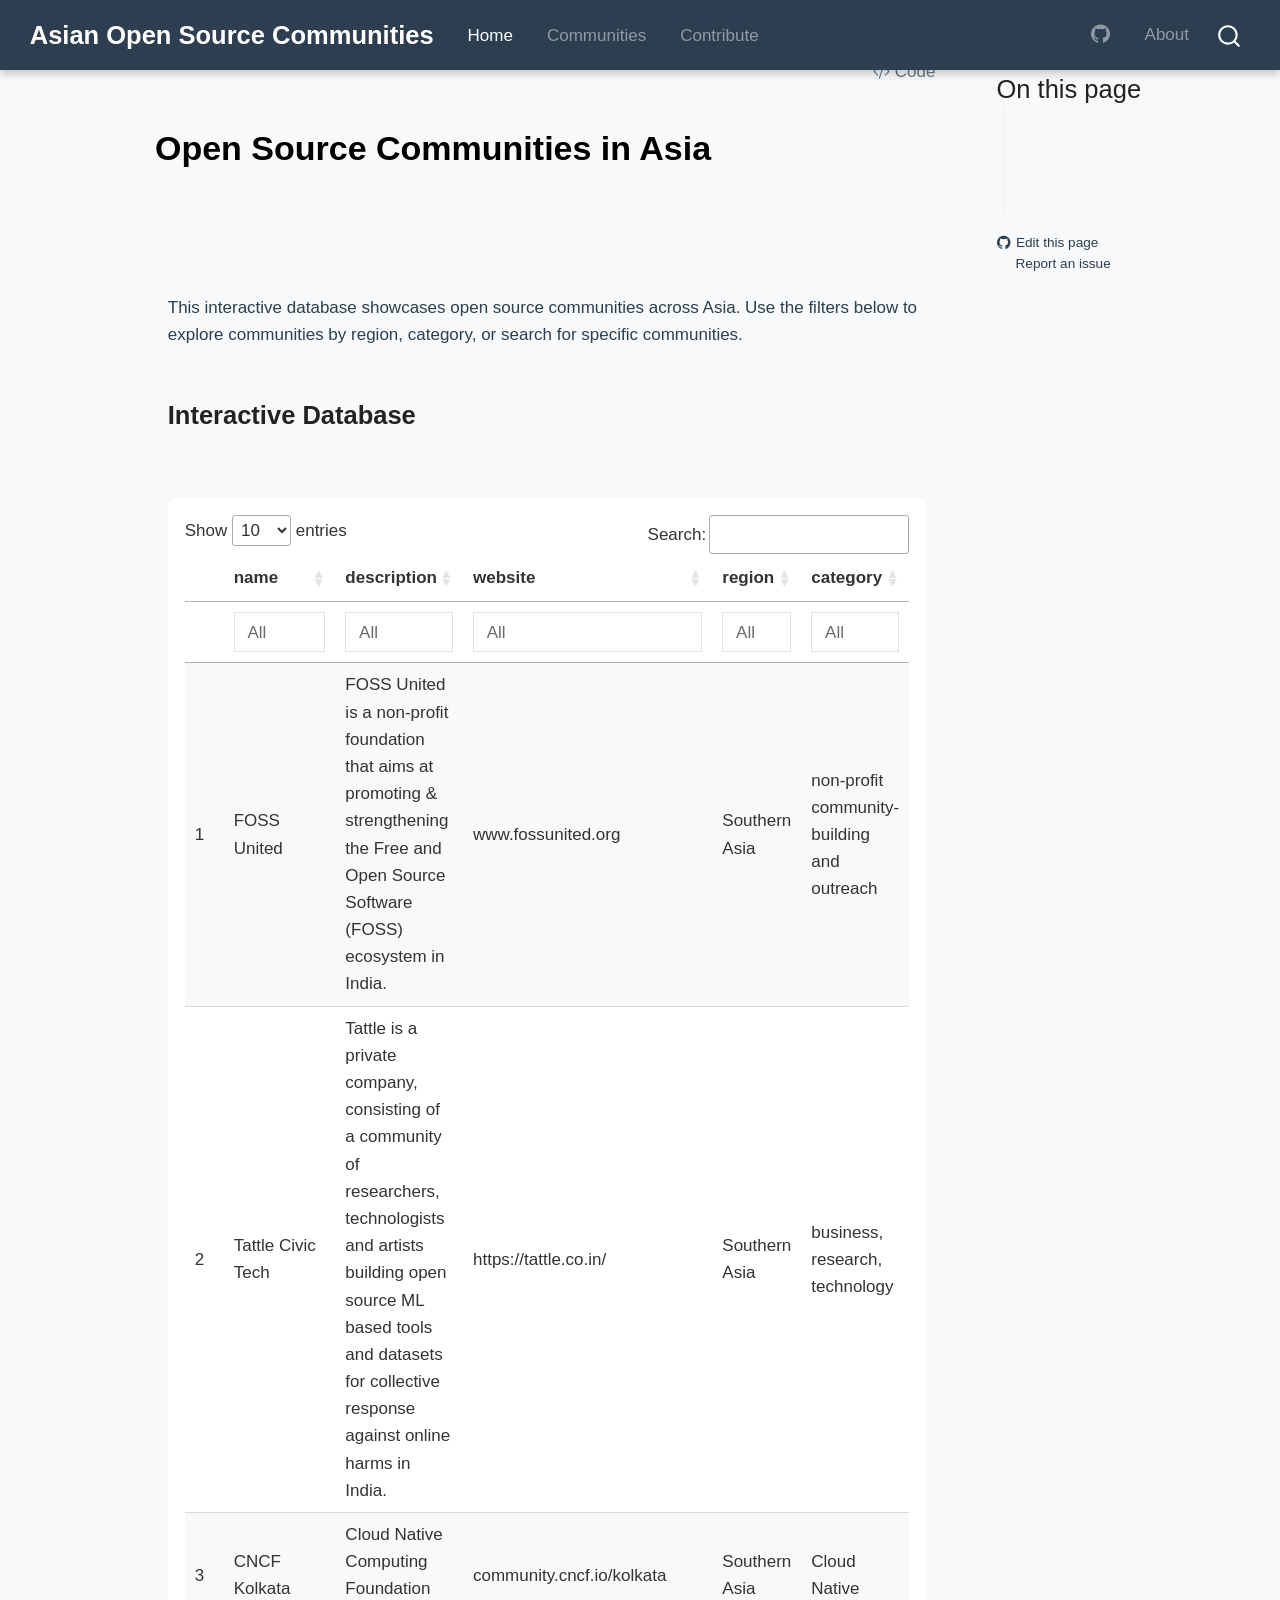
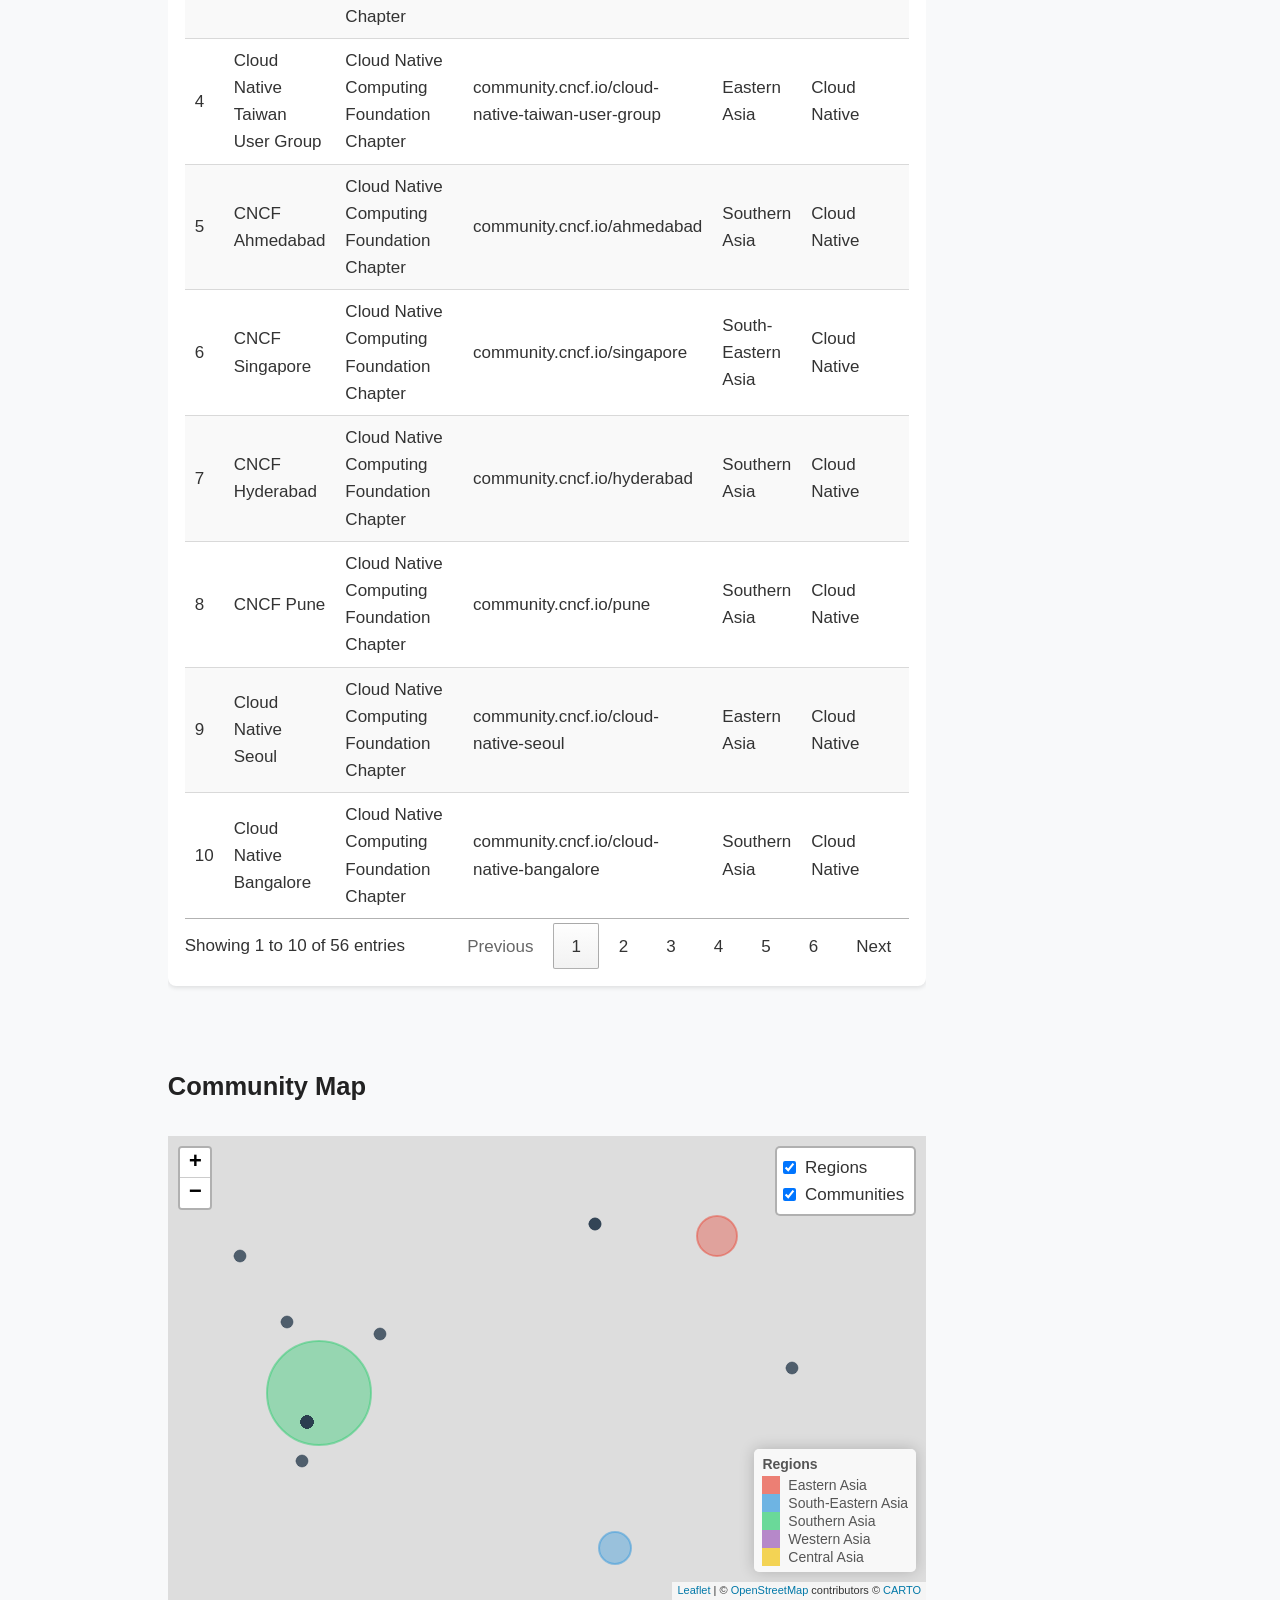
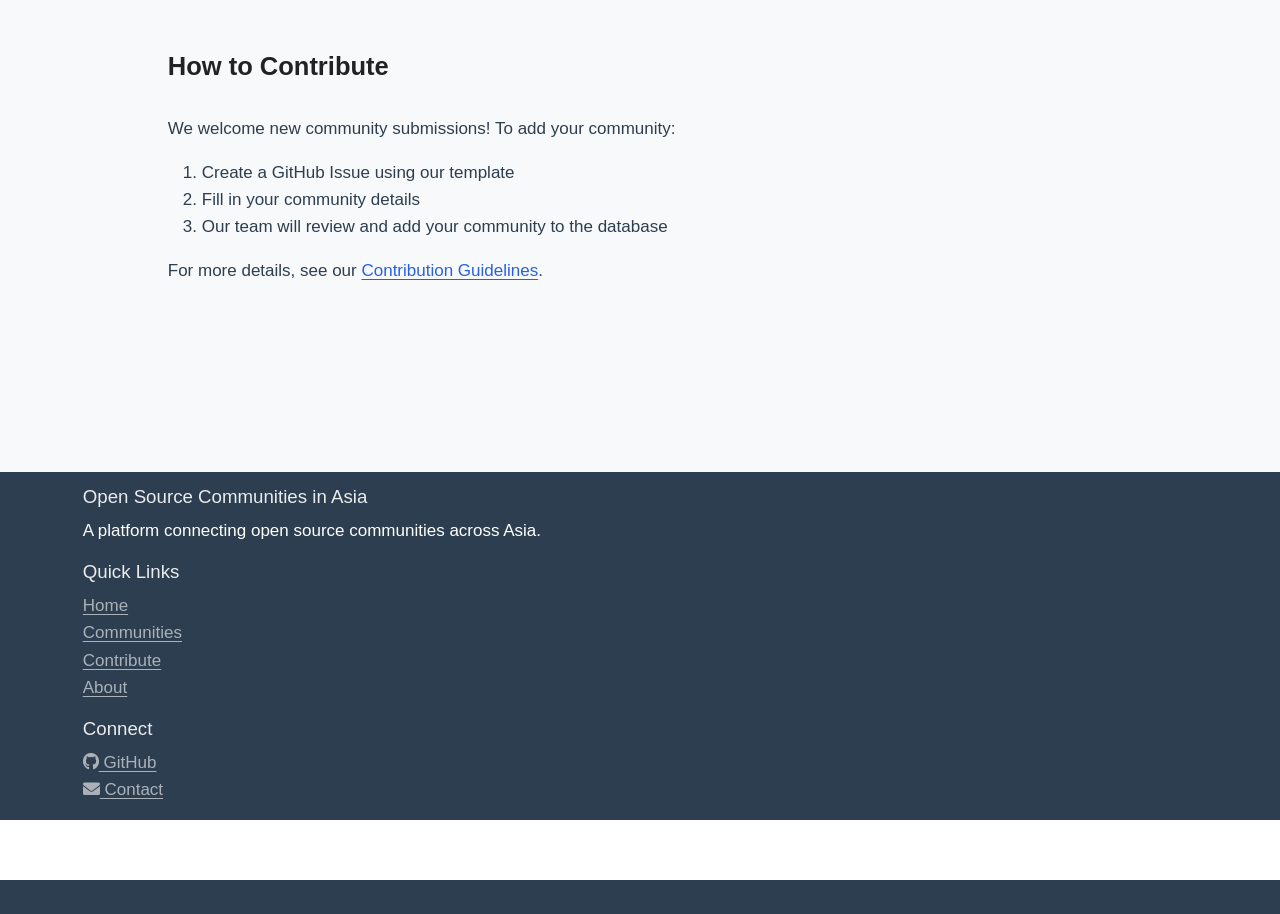
==== commit 68b7a272: "fixed link" ====
--- a/docs/index.html
+++ b/docs/index.html
@@ -251,8 +251,8 @@
 <h2 class="mt-5 mb-4 anchored" data-anchor-id="interactive-database">Interactive Database</h2>
 <div class="cell">
 <div class="cell-output-display">
-<div class="datatables html-widget html-fill-item" id="htmlwidget-fafae3be7fdac4dd20be" style="width:100%;height:auto;"></div>
-<script type="application/json" data-for="htmlwidget-fafae3be7fdac4dd20be">{"x":{"filter":"top","vertical":false,"filterHTML":"<tr>\n  <td><\/td>\n  <td data-type=\"character\" style=\"vertical-align: top;\">\n    <div class=\"form-group has-feedback\" style=\"margin-bottom: auto;\">\n      <input type=\"search\" placeholder=\"All\" class=\"form-control\" style=\"width: 100%;\"/>\n      <span class=\"glyphicon glyphicon-remove-circle form-control-feedback\"><\/span>\n    <\/div>\n  <\/td>\n  <td data-type=\"character\" style=\"vertical-align: top;\">\n    <div class=\"form-group has-feedback\" style=\"margin-bottom: auto;\">\n      <input type=\"search\" placeholder=\"All\" class=\"form-control\" style=\"width: 100%;\"/>\n      <span class=\"glyphicon glyphicon-remove-circle form-control-feedback\"><\/span>\n    <\/div>\n  <\/td>\n  <td data-type=\"character\" style=\"vertical-align: top;\">\n    <div class=\"form-group has-feedback\" style=\"margin-bottom: auto;\">\n      <input type=\"search\" placeholder=\"All\" class=\"form-control\" style=\"width: 100%;\"/>\n      <span class=\"glyphicon glyphicon-remove-circle form-control-feedback\"><\/span>\n    <\/div>\n  <\/td>\n  <td data-type=\"character\" style=\"vertical-align: top;\">\n    <div class=\"form-group has-feedback\" style=\"margin-bottom: auto;\">\n      <input type=\"search\" placeholder=\"All\" class=\"form-control\" style=\"width: 100%;\"/>\n      <span class=\"glyphicon glyphicon-remove-circle form-control-feedback\"><\/span>\n    <\/div>\n  <\/td>\n  <td data-type=\"character\" style=\"vertical-align: top;\">\n    <div class=\"form-group has-feedback\" style=\"margin-bottom: auto;\">\n      <input type=\"search\" placeholder=\"All\" class=\"form-control\" style=\"width: 100%;\"/>\n      <span class=\"glyphicon glyphicon-remove-circle form-control-feedback\"><\/span>\n    <\/div>\n  <\/td>\n<\/tr>","data":[["1","2","3","4","5","6","7","8","9","10","11","12","13","14","15","16","17","18","19","20","21","22","23","24","25","26","27","28","29","30","31","32","33","34","35","36","37","38","39","40","41","42","43","44","45","46","47","48","49","50","51","52","53","54","55","56"],["FOSS United","Tattle Civic Tech","CNCF Kolkata","Cloud Native Taiwan User Group","CNCF Ahmedabad","CNCF Singapore","CNCF Hyderabad","CNCF Pune","Cloud Native Seoul","Cloud Native Bangalore","CNCF Dubai","CNCF Kochi","Kubernetes Chaos Engineering Meetup Group","CNCF Lahore","CNCF Islamabad","CNCF Chennai","CNCF Kathmandu","CNCF Abu Dhabi","Cloud Native DaLian","Cloud Native Guangzhou","Cloud Native Gurugram","Cloud Native Indore","CNCF Jaipur","Cloud Native Coimbatore","CNCF Indonesia","Cloud Native Trivandrum","CNCF Nashik","Cloud Native Raipur","Cloud Native Noida","CNCF Chandigarh","Cloud Native Guwahati","CNCF Nagpur","Cloud Native Baku","Cloud Native Dhaka","CNCF New Delhi","CNCF Thane","Cloud Native Security India","Cloud Native Surat","Cloud Native Kerala","CNCF Madurai","CNCF Amravati","Cloud Native Vadodara","CNCF Greater Noida","Cloud Native Gandhinagar","Cloud Native Hooghly","Cloud Native Aurangabad","Cloud Native Security Pakistan","Cloud Native Dibrugarh","Cloud Native Kuala Lumpur","Cloud Native Jalandhar","Cloud Native Ho Chi Minh","Kubernetes Sri Lanka","Cloud Native Community Japan","Cloud Native Riyadh","Cloud Native Security Japan","Cloud Native Bihar"],["FOSS United is a non-profit foundation that aims at promoting &amp; strengthening the Free and Open Source Software (FOSS) ecosystem in India.","Tattle is a private company, consisting of a community of researchers, technologists and artists building open source ML based tools and datasets for collective response against online harms in India.","Cloud Native Computing Foundation Chapter","Cloud Native Computing Foundation Chapter","Cloud Native Computing Foundation Chapter","Cloud Native Computing Foundation Chapter","Cloud Native Computing Foundation Chapter","Cloud Native Computing Foundation Chapter","Cloud Native Computing Foundation Chapter","Cloud Native Computing Foundation Chapter","Cloud Native Computing Foundation Chapter","Cloud Native Computing Foundation Chapter","Cloud Native Computing Foundation Chapter","Cloud Native Computing Foundation Chapter","Cloud Native Computing Foundation Chapter","Cloud Native Computing Foundation Chapter","Cloud Native Computing Foundation Chapter","Cloud Native Computing Foundation Chapter","Cloud Native Computing Foundation Chapter","Cloud Native Computing Foundation Chapter","Cloud Native Computing Foundation Chapter","Cloud Native Computing Foundation Chapter","Cloud Native Computing Foundation Chapter","Cloud Native Computing Foundation Chapter","Cloud Native Computing Foundation Chapter","Cloud Native Computing Foundation Chapter","Cloud Native Computing Foundation Chapter","Cloud Native Computing Foundation Chapter","Cloud Native Computing Foundation Chapter","Cloud Native Computing Foundation Chapter","Cloud Native Computing Foundation Chapter","Cloud Native Computing Foundation Chapter","Cloud Native Computing Foundation Chapter","Cloud Native Computing Foundation Chapter","Cloud Native Computing Foundation Chapter","Cloud Native Computing Foundation Chapter","Cloud Native Computing Foundation Chapter","Cloud Native Computing Foundation Chapter","Cloud Native Computing Foundation Chapter","Cloud Native Computing Foundation Chapter","Cloud Native Computing Foundation Chapter","Cloud Native Computing Foundation Chapter","Cloud Native Computing Foundation Chapter","Cloud Native Computing Foundation Chapter","Cloud Native Computing Foundation Chapter","Cloud Native Computing Foundation Chapter","Cloud Native Computing Foundation Chapter","Cloud Native Computing Foundation Chapter","Cloud Native Computing Foundation Chapter","Cloud Native Computing Foundation Chapter","Cloud Native Computing Foundation Chapter","Cloud Native Computing Foundation Chapter","Cloud Native Computing Foundation Chapter","Cloud Native Computing Foundation Chapter","Cloud Native Computing Foundation Chapter","Cloud Native Computing Foundation Chapter"],["www.fossunited.org","https://tattle.co.in/","community.cncf.io/kolkata","community.cncf.io/cloud-native-taiwan-user-group","community.cncf.io/ahmedabad","community.cncf.io/singapore","community.cncf.io/hyderabad","community.cncf.io/pune","community.cncf.io/cloud-native-seoul","community.cncf.io/cloud-native-bangalore","community.cncf.io/dubai","community.cncf.io/kochi","community.cncf.io/kubernetes-chaos-engineering","community.cncf.io/lahore","community.cncf.io/islamabad","community.cncf.io/chennai","community.cncf.io/kathmandu","community.cncf.io/abu-dhabi","community.cncf.io/cloud-native-dalian","community.cncf.io/cloud-native-guangzhou","community.cncf.io/cloud-native-gurugram","community.cncf.io/cloud-native-indore","community.cncf.io/jaipur","community.cncf.io/cloud-native-coimbatore","community.cncf.io/indonesia","community.cncf.io/cloud-native-trivandrum","community.cncf.io/nashik","community.cncf.io/cloud-native-raipur","community.cncf.io/cloud-native-noida","community.cncf.io/chandigarh","community.cncf.io/cloud-native-guwahati","community.cncf.io/nagpur","community.cncf.io/cloud-native-baku","community.cncf.io/cloud-native-dhaka","community.cncf.io/new-delhi","community.cncf.io/thane","community.cncf.io/cloud-native-security-india","community.cncf.io/cloud-native-surat","community.cncf.io/cloud-native-kerala","community.cncf.io/madurai","community.cncf.io/amravati","community.cncf.io/cloud-native-vadodara","community.cncf.io/greater-noida","community.cncf.io/cloud-native-gandhinagar","community.cncf.io/cloud-native-hooghly","community.cncf.io/cloud-native-aurangabad","community.cncf.io/cloud-native-security-pakistan","community.cncf.io/cloud-native-dibrugarh","community.cncf.io/cloud-native-kuala-lumpur","community.cncf.io/cloud-native-jalandhar","community.cncf.io/cloud-native-ho-chi-minh","community.cncf.io/kubernetes-sri-lanka","community.cncf.io/cloud-native-community-japan","community.cncf.io/cloud-native-riyadh","community.cncf.io/cloud-native-security-japan","community.cncf.io/cloud-native-bihar"],["Southern Asia","Southern Asia","Southern Asia","Eastern Asia","Southern Asia","South-Eastern Asia","Southern Asia","Southern Asia","Eastern Asia","Southern Asia","Western Asia","Southern Asia","Southern Asia","Southern Asia","Southern Asia","Southern Asia","Southern Asia","Western Asia","Eastern Asia","Eastern Asia","Southern Asia","Southern Asia","Southern Asia","Southern Asia","South-Eastern Asia","Southern Asia","Southern Asia","Southern Asia","Southern Asia","Southern Asia","Southern Asia","Southern Asia","Western Asia","Southern Asia","Southern Asia","Southern Asia","Southern Asia","Southern Asia","Southern Asia","Southern Asia","Southern Asia","Southern Asia","Southern Asia","Southern Asia","Southern Asia","Southern Asia","Southern Asia","Southern Asia","South-Eastern Asia","Southern Asia","South-Eastern Asia","Southern Asia","Eastern Asia","Western Asia","Eastern Asia","Southern Asia"],["non-profit community-building and outreach","business, research, technology","Cloud Native","Cloud Native","Cloud Native","Cloud Native","Cloud Native","Cloud Native","Cloud Native","Cloud Native","Cloud Native","Cloud Native","Cloud Native,Chaos Engineering","Cloud Native","Cloud Native","Cloud Native","Cloud Native","Cloud Native","Cloud Native","Cloud Native","Cloud Native","Cloud Native","Cloud Native","Cloud Native","Cloud Native","Cloud Native","Cloud Native","Cloud Native","Cloud Native","Cloud Native","Cloud Native","Cloud Native","Cloud Native","Cloud Native","Cloud Native","Cloud Native","Cloud Native,Security","Cloud Native","Cloud Native","Cloud Native","Cloud Native","Cloud Native","Cloud Native","Cloud Native","Cloud Native","Cloud Native","Cloud Native,Security","Cloud Native","Cloud Native","Cloud Native","Cloud Native","Cloud Native","Cloud Native","Cloud Native","Cloud Native,Security","Cloud Native"]],"container":"<table class=\"display\">\n  <thead>\n    <tr>\n      <th> <\/th>\n      <th>name<\/th>\n      <th>description<\/th>\n      <th>website<\/th>\n      <th>region<\/th>\n      <th>category<\/th>\n    <\/tr>\n  <\/thead>\n<\/table>","options":{"pageLength":10,"autoWidth":false,"scrollX":false,"columnDefs":[{"width":"20%","targets":0},{"width":"35%","targets":1},{"width":"15%","targets":2},{"width":"15%","targets":3},{"width":"15%","targets":4},{"orderable":false,"targets":0},{"name":" ","targets":0},{"name":"name","targets":1},{"name":"description","targets":2},{"name":"website","targets":3},{"name":"region","targets":4},{"name":"category","targets":5}],"order":[],"orderClasses":false,"orderCellsTop":true}},"evals":[],"jsHooks":[]}</script>
+<div class="datatables html-widget html-fill-item" id="htmlwidget-f1043e0f02f783e09fd5" style="width:100%;height:auto;"></div>
+<script type="application/json" data-for="htmlwidget-f1043e0f02f783e09fd5">{"x":{"filter":"top","vertical":false,"filterHTML":"<tr>\n  <td><\/td>\n  <td data-type=\"character\" style=\"vertical-align: top;\">\n    <div class=\"form-group has-feedback\" style=\"margin-bottom: auto;\">\n      <input type=\"search\" placeholder=\"All\" class=\"form-control\" style=\"width: 100%;\"/>\n      <span class=\"glyphicon glyphicon-remove-circle form-control-feedback\"><\/span>\n    <\/div>\n  <\/td>\n  <td data-type=\"character\" style=\"vertical-align: top;\">\n    <div class=\"form-group has-feedback\" style=\"margin-bottom: auto;\">\n      <input type=\"search\" placeholder=\"All\" class=\"form-control\" style=\"width: 100%;\"/>\n      <span class=\"glyphicon glyphicon-remove-circle form-control-feedback\"><\/span>\n    <\/div>\n  <\/td>\n  <td data-type=\"character\" style=\"vertical-align: top;\">\n    <div class=\"form-group has-feedback\" style=\"margin-bottom: auto;\">\n      <input type=\"search\" placeholder=\"All\" class=\"form-control\" style=\"width: 100%;\"/>\n      <span class=\"glyphicon glyphicon-remove-circle form-control-feedback\"><\/span>\n    <\/div>\n  <\/td>\n  <td data-type=\"character\" style=\"vertical-align: top;\">\n    <div class=\"form-group has-feedback\" style=\"margin-bottom: auto;\">\n      <input type=\"search\" placeholder=\"All\" class=\"form-control\" style=\"width: 100%;\"/>\n      <span class=\"glyphicon glyphicon-remove-circle form-control-feedback\"><\/span>\n    <\/div>\n  <\/td>\n  <td data-type=\"character\" style=\"vertical-align: top;\">\n    <div class=\"form-group has-feedback\" style=\"margin-bottom: auto;\">\n      <input type=\"search\" placeholder=\"All\" class=\"form-control\" style=\"width: 100%;\"/>\n      <span class=\"glyphicon glyphicon-remove-circle form-control-feedback\"><\/span>\n    <\/div>\n  <\/td>\n<\/tr>","data":[["1","2","3","4","5","6","7","8","9","10","11","12","13","14","15","16","17","18","19","20","21","22","23","24","25","26","27","28","29","30","31","32","33","34","35","36","37","38","39","40","41","42","43","44","45","46","47","48","49","50","51","52","53","54","55","56"],["FOSS United","Tattle Civic Tech","CNCF Kolkata","Cloud Native Taiwan User Group","CNCF Ahmedabad","CNCF Singapore","CNCF Hyderabad","CNCF Pune","Cloud Native Seoul","Cloud Native Bangalore","CNCF Dubai","CNCF Kochi","Kubernetes Chaos Engineering Meetup Group","CNCF Lahore","CNCF Islamabad","CNCF Chennai","CNCF Kathmandu","CNCF Abu Dhabi","Cloud Native DaLian","Cloud Native Guangzhou","Cloud Native Gurugram","Cloud Native Indore","CNCF Jaipur","Cloud Native Coimbatore","CNCF Indonesia","Cloud Native Trivandrum","CNCF Nashik","Cloud Native Raipur","Cloud Native Noida","CNCF Chandigarh","Cloud Native Guwahati","CNCF Nagpur","Cloud Native Baku","Cloud Native Dhaka","CNCF New Delhi","CNCF Thane","Cloud Native Security India","Cloud Native Surat","Cloud Native Kerala","CNCF Madurai","CNCF Amravati","Cloud Native Vadodara","CNCF Greater Noida","Cloud Native Gandhinagar","Cloud Native Hooghly","Cloud Native Aurangabad","Cloud Native Security Pakistan","Cloud Native Dibrugarh","Cloud Native Kuala Lumpur","Cloud Native Jalandhar","Cloud Native Ho Chi Minh","Kubernetes Sri Lanka","Cloud Native Community Japan","Cloud Native Riyadh","Cloud Native Security Japan","Cloud Native Bihar"],["FOSS United is a non-profit foundation that aims at promoting &amp; strengthening the Free and Open Source Software (FOSS) ecosystem in India.","Tattle is a private company, consisting of a community of researchers, technologists and artists building open source ML based tools and datasets for collective response against online harms in India.","Cloud Native Computing Foundation Chapter","Cloud Native Computing Foundation Chapter","Cloud Native Computing Foundation Chapter","Cloud Native Computing Foundation Chapter","Cloud Native Computing Foundation Chapter","Cloud Native Computing Foundation Chapter","Cloud Native Computing Foundation Chapter","Cloud Native Computing Foundation Chapter","Cloud Native Computing Foundation Chapter","Cloud Native Computing Foundation Chapter","Cloud Native Computing Foundation Chapter","Cloud Native Computing Foundation Chapter","Cloud Native Computing Foundation Chapter","Cloud Native Computing Foundation Chapter","Cloud Native Computing Foundation Chapter","Cloud Native Computing Foundation Chapter","Cloud Native Computing Foundation Chapter","Cloud Native Computing Foundation Chapter","Cloud Native Computing Foundation Chapter","Cloud Native Computing Foundation Chapter","Cloud Native Computing Foundation Chapter","Cloud Native Computing Foundation Chapter","Cloud Native Computing Foundation Chapter","Cloud Native Computing Foundation Chapter","Cloud Native Computing Foundation Chapter","Cloud Native Computing Foundation Chapter","Cloud Native Computing Foundation Chapter","Cloud Native Computing Foundation Chapter","Cloud Native Computing Foundation Chapter","Cloud Native Computing Foundation Chapter","Cloud Native Computing Foundation Chapter","Cloud Native Computing Foundation Chapter","Cloud Native Computing Foundation Chapter","Cloud Native Computing Foundation Chapter","Cloud Native Computing Foundation Chapter","Cloud Native Computing Foundation Chapter","Cloud Native Computing Foundation Chapter","Cloud Native Computing Foundation Chapter","Cloud Native Computing Foundation Chapter","Cloud Native Computing Foundation Chapter","Cloud Native Computing Foundation Chapter","Cloud Native Computing Foundation Chapter","Cloud Native Computing Foundation Chapter","Cloud Native Computing Foundation Chapter","Cloud Native Computing Foundation Chapter","Cloud Native Computing Foundation Chapter","Cloud Native Computing Foundation Chapter","Cloud Native Computing Foundation Chapter","Cloud Native Computing Foundation Chapter","Cloud Native Computing Foundation Chapter","Cloud Native Computing Foundation Chapter","Cloud Native Computing Foundation Chapter","Cloud Native Computing Foundation Chapter","Cloud Native Computing Foundation Chapter"],["www.fossunited.org","https://tattle.co.in/","community.cncf.io/kolkata","community.cncf.io/cloud-native-taiwan-user-group","community.cncf.io/ahmedabad","community.cncf.io/singapore","community.cncf.io/hyderabad","community.cncf.io/pune","community.cncf.io/cloud-native-seoul","community.cncf.io/cloud-native-bangalore","community.cncf.io/dubai","community.cncf.io/kochi","community.cncf.io/kubernetes-chaos-engineering","community.cncf.io/lahore","community.cncf.io/islamabad","community.cncf.io/chennai","community.cncf.io/kathmandu","community.cncf.io/abu-dhabi","community.cncf.io/cloud-native-dalian","community.cncf.io/cloud-native-guangzhou","community.cncf.io/cloud-native-gurugram","community.cncf.io/cloud-native-indore","community.cncf.io/jaipur","community.cncf.io/cloud-native-coimbatore","community.cncf.io/indonesia","community.cncf.io/cloud-native-trivandrum","community.cncf.io/nashik","community.cncf.io/cloud-native-raipur","community.cncf.io/cloud-native-noida","community.cncf.io/chandigarh","community.cncf.io/cloud-native-guwahati","community.cncf.io/nagpur","community.cncf.io/cloud-native-baku","community.cncf.io/cloud-native-dhaka","community.cncf.io/new-delhi","community.cncf.io/thane","community.cncf.io/cloud-native-security-india","community.cncf.io/cloud-native-surat","community.cncf.io/cloud-native-kerala","community.cncf.io/madurai","community.cncf.io/amravati","community.cncf.io/cloud-native-vadodara","community.cncf.io/greater-noida","community.cncf.io/cloud-native-gandhinagar","community.cncf.io/cloud-native-hooghly","community.cncf.io/cloud-native-aurangabad","community.cncf.io/cloud-native-security-pakistan","community.cncf.io/cloud-native-dibrugarh","community.cncf.io/cloud-native-kuala-lumpur","community.cncf.io/cloud-native-jalandhar","community.cncf.io/cloud-native-ho-chi-minh","community.cncf.io/kubernetes-sri-lanka","community.cncf.io/cloud-native-community-japan","community.cncf.io/cloud-native-riyadh","community.cncf.io/cloud-native-security-japan","community.cncf.io/cloud-native-bihar"],["Southern Asia","Southern Asia","Southern Asia","Eastern Asia","Southern Asia","South-Eastern Asia","Southern Asia","Southern Asia","Eastern Asia","Southern Asia","Western Asia","Southern Asia","Southern Asia","Southern Asia","Southern Asia","Southern Asia","Southern Asia","Western Asia","Eastern Asia","Eastern Asia","Southern Asia","Southern Asia","Southern Asia","Southern Asia","South-Eastern Asia","Southern Asia","Southern Asia","Southern Asia","Southern Asia","Southern Asia","Southern Asia","Southern Asia","Western Asia","Southern Asia","Southern Asia","Southern Asia","Southern Asia","Southern Asia","Southern Asia","Southern Asia","Southern Asia","Southern Asia","Southern Asia","Southern Asia","Southern Asia","Southern Asia","Southern Asia","Southern Asia","South-Eastern Asia","Southern Asia","South-Eastern Asia","Southern Asia","Eastern Asia","Western Asia","Eastern Asia","Southern Asia"],["non-profit community-building and outreach","business, research, technology","Cloud Native","Cloud Native","Cloud Native","Cloud Native","Cloud Native","Cloud Native","Cloud Native","Cloud Native","Cloud Native","Cloud Native","Cloud Native,Chaos Engineering","Cloud Native","Cloud Native","Cloud Native","Cloud Native","Cloud Native","Cloud Native","Cloud Native","Cloud Native","Cloud Native","Cloud Native","Cloud Native","Cloud Native","Cloud Native","Cloud Native","Cloud Native","Cloud Native","Cloud Native","Cloud Native","Cloud Native","Cloud Native","Cloud Native","Cloud Native","Cloud Native","Cloud Native,Security","Cloud Native","Cloud Native","Cloud Native","Cloud Native","Cloud Native","Cloud Native","Cloud Native","Cloud Native","Cloud Native","Cloud Native,Security","Cloud Native","Cloud Native","Cloud Native","Cloud Native","Cloud Native","Cloud Native","Cloud Native","Cloud Native,Security","Cloud Native"]],"container":"<table class=\"display\">\n  <thead>\n    <tr>\n      <th> <\/th>\n      <th>name<\/th>\n      <th>description<\/th>\n      <th>website<\/th>\n      <th>region<\/th>\n      <th>category<\/th>\n    <\/tr>\n  <\/thead>\n<\/table>","options":{"pageLength":10,"autoWidth":false,"scrollX":false,"columnDefs":[{"width":"20%","targets":0},{"width":"35%","targets":1},{"width":"15%","targets":2},{"width":"15%","targets":3},{"width":"15%","targets":4},{"orderable":false,"targets":0},{"name":" ","targets":0},{"name":"name","targets":1},{"name":"description","targets":2},{"name":"website","targets":3},{"name":"region","targets":4},{"name":"category","targets":5}],"order":[],"orderClasses":false,"orderCellsTop":true}},"evals":[],"jsHooks":[]}</script>
 </div>
 </div>
 </section>
@@ -260,8 +260,8 @@
 <h2 class="mt-5 mb-4 anchored" data-anchor-id="community-map">Community Map</h2>
 <div class="cell">
 <div class="cell-output-display">
-<div class="leaflet html-widget html-fill-item" id="htmlwidget-5406ae17484076c1392b" style="width:100%;height:464px;"></div>
-<script type="application/json" data-for="htmlwidget-5406ae17484076c1392b">{"x":{"options":{"crs":{"crsClass":"L.CRS.EPSG3857","code":null,"proj4def":null,"projectedBounds":null,"options":{}}},"calls":[{"method":"addProviderTiles","args":["CartoDB.Positron",null,null,{"errorTileUrl":"","noWrap":false,"detectRetina":false}]},{"method":"addCircleMarkers","args":[[35,10,23,35],[115,106,80,40],[19.59591794226542,16,51.84592558726288,16],null,"Regions",{"interactive":true,"className":"","stroke":true,"color":["#e74c3c","#3498db","#2ecc71","#9b59b6"],"weight":2,"opacity":0.5,"fill":true,"fillColor":["#e74c3c","#3498db","#2ecc71","#9b59b6"],"fillOpacity":0.4},null,null,["<h4>Eastern Asia<\/h4><p><b>6 communities<\/b><\/p><div style='max-height: 200px; overflow-y: auto;'><b>Cloud Native Taiwan User Group<\/b><br>Cloud Native Computing Foundation Chapter<br><br><b>Cloud Native Seoul<\/b><br>Cloud Native Computing Foundation Chapter<br><br><b>Cloud Native DaLian<\/b><br>Cloud Native Computing Foundation Chapter<br><br><b>Cloud Native Guangzhou<\/b><br>Cloud Native Computing Foundation Chapter<br><br><b>Cloud Native Community Japan<\/b><br>Cloud Native Computing Foundation Chapter<br><br><b>Cloud Native Security Japan<\/b><br>Cloud Native Computing Foundation Chapter<\/div>","<h4>South-Eastern Asia<\/h4><p><b>4 communities<\/b><\/p><div style='max-height: 200px; overflow-y: auto;'><b>CNCF Singapore<\/b><br>Cloud Native Computing Foundation Chapter<br><br><b>CNCF Indonesia<\/b><br>Cloud Native Computing Foundation Chapter<br><br><b>Cloud Native Kuala Lumpur<\/b><br>Cloud Native Computing Foundation Chapter<br><br><b>Cloud Native Ho Chi Minh<\/b><br>Cloud Native Computing Foundation Chapter<\/div>","<h4>Southern Asia<\/h4><p><b>42 communities<\/b><\/p><div style='max-height: 200px; overflow-y: auto;'><b>FOSS United<\/b><br>FOSS United is a non-profit foundation that aims at promoting & strengthening the Free and Open Source Software (FOSS) ecosystem in India.<br><br><b>Tattle Civic Tech<\/b><br>Tattle is a private company, consisting of a community of researchers, technologists and artists building open source ML based tools and datasets for collective response against online harms in India.<br><br><b>CNCF Kolkata<\/b><br>Cloud Native Computing Foundation Chapter<br><br><b>CNCF Ahmedabad<\/b><br>Cloud Native Computing Foundation Chapter<br><br><b>CNCF Hyderabad<\/b><br>Cloud Native Computing Foundation Chapter<br><br><b>CNCF Pune<\/b><br>Cloud Native Computing Foundation Chapter<br><br><b>Cloud Native Bangalore<\/b><br>Cloud Native Computing Foundation Chapter<br><br><b>CNCF Kochi<\/b><br>Cloud Native Computing Foundation Chapter<br><br><b>Kubernetes Chaos Engineering Meetup Group<\/b><br>Cloud Native Computing Foundation Chapter<br><br><b>CNCF Lahore<\/b><br>Cloud Native Computing Foundation Chapter<br><br><b>CNCF Islamabad<\/b><br>Cloud Native Computing Foundation Chapter<br><br><b>CNCF Chennai<\/b><br>Cloud Native Computing Foundation Chapter<br><br><b>CNCF Kathmandu<\/b><br>Cloud Native Computing Foundation Chapter<br><br><b>Cloud Native Gurugram<\/b><br>Cloud Native Computing Foundation Chapter<br><br><b>Cloud Native Indore<\/b><br>Cloud Native Computing Foundation Chapter<br><br><b>CNCF Jaipur<\/b><br>Cloud Native Computing Foundation Chapter<br><br><b>Cloud Native Coimbatore<\/b><br>Cloud Native Computing Foundation Chapter<br><br><b>Cloud Native Trivandrum<\/b><br>Cloud Native Computing Foundation Chapter<br><br><b>CNCF Nashik<\/b><br>Cloud Native Computing Foundation Chapter<br><br><b>Cloud Native Raipur<\/b><br>Cloud Native Computing Foundation Chapter<br><br><b>Cloud Native Noida<\/b><br>Cloud Native Computing Foundation Chapter<br><br><b>CNCF Chandigarh<\/b><br>Cloud Native Computing Foundation Chapter<br><br><b>Cloud Native Guwahati<\/b><br>Cloud Native Computing Foundation Chapter<br><br><b>CNCF Nagpur<\/b><br>Cloud Native Computing Foundation Chapter<br><br><b>Cloud Native Dhaka<\/b><br>Cloud Native Computing Foundation Chapter<br><br><b>CNCF New Delhi<\/b><br>Cloud Native Computing Foundation Chapter<br><br><b>CNCF Thane<\/b><br>Cloud Native Computing Foundation Chapter<br><br><b>Cloud Native Security India<\/b><br>Cloud Native Computing Foundation Chapter<br><br><b>Cloud Native Surat<\/b><br>Cloud Native Computing Foundation Chapter<br><br><b>Cloud Native Kerala<\/b><br>Cloud Native Computing Foundation Chapter<br><br><b>CNCF Madurai<\/b><br>Cloud Native Computing Foundation Chapter<br><br><b>CNCF Amravati<\/b><br>Cloud Native Computing Foundation Chapter<br><br><b>Cloud Native Vadodara<\/b><br>Cloud Native Computing Foundation Chapter<br><br><b>CNCF Greater Noida<\/b><br>Cloud Native Computing Foundation Chapter<br><br><b>Cloud Native Gandhinagar<\/b><br>Cloud Native Computing Foundation Chapter<br><br><b>Cloud Native Hooghly<\/b><br>Cloud Native Computing Foundation Chapter<br><br><b>Cloud Native Aurangabad<\/b><br>Cloud Native Computing Foundation Chapter<br><br><b>Cloud Native Security Pakistan<\/b><br>Cloud Native Computing Foundation Chapter<br><br><b>Cloud Native Dibrugarh<\/b><br>Cloud Native Computing Foundation Chapter<br><br><b>Cloud Native Jalandhar<\/b><br>Cloud Native Computing Foundation Chapter<br><br><b>Kubernetes Sri Lanka<\/b><br>Cloud Native Computing Foundation Chapter<br><br><b>Cloud Native Bihar<\/b><br>Cloud Native Computing Foundation Chapter<\/div>","<h4>Western Asia<\/h4><p><b>4 communities<\/b><\/p><div style='max-height: 200px; overflow-y: auto;'><b>CNCF Dubai<\/b><br>Cloud Native Computing Foundation Chapter<br><br><b>CNCF Abu Dhabi<\/b><br>Cloud Native Computing Foundation Chapter<br><br><b>Cloud Native Baku<\/b><br>Cloud Native Computing Foundation Chapter<br><br><b>Cloud Native Riyadh<\/b><br>Cloud Native Computing Foundation Chapter<\/div>"],null,null,{"interactive":false,"permanent":false,"direction":"auto","opacity":1,"offset":[0,0],"textsize":"10px","textOnly":false,"className":"","sticky":true},null]},{"method":"addCircleMarkers","args":[[20.5937,20.5937,20.5937,25.033,20.5937,1.3521,17.385,20.5937,37.5665,20.5937,25.2048,20.5937,20.5937,33.6007,20.5937,27.7172,24.4539,35.8617,35.8617,20.5937,20.5937,20.5937,20.5937,-6.2088,20.5937,20.5937,20.5937,20.5937,20.5937,20.5937,20.5937,28.6139,20.5937,20.5937,20.5937,20.5937,20.5937,20.5937,20.5937,20.5937,20.5937,20.5937,20.5937,20.5937,20.5937,35.6762,35.6762,20.5937],[78.9629,78.9629,78.9629,121.5654,78.9629,103.8198,78.4867,78.9629,126.978,78.9629,55.2708,78.9629,78.9629,73.06789999999999,78.9629,85.324,54.3773,104.1954,104.1954,78.9629,78.9629,78.9629,78.9629,106.8456,78.9629,78.9629,78.9629,78.9629,78.9629,78.9629,78.9629,77.209,78.9629,78.9629,78.9629,78.9629,78.9629,78.9629,78.9629,78.9629,78.9629,78.9629,78.9629,78.9629,78.9629,139.6503,139.6503,78.9629],6,null,"Communities",{"interactive":true,"className":"","stroke":true,"color":"#2c3e50","weight":1,"opacity":0.5,"fill":true,"fillColor":"#2c3e50","fillOpacity":0.8},null,null,["<h4>FOSS United<\/h4><p>FOSS United is a non-profit foundation that aims at promoting & strengthening the Free and Open Source Software (FOSS) ecosystem in India.<\/p>","<h4>Tattle Civic Tech<\/h4><p>Tattle is a private company, consisting of a community of researchers, technologists and artists building open source ML based tools and datasets for collective response against online harms in India.<\/p>","<h4>CNCF Kolkata<\/h4><p>Cloud Native Computing Foundation Chapter<\/p>","<h4>Cloud Native Taiwan User Group<\/h4><p>Cloud Native Computing Foundation Chapter<\/p>","<h4>CNCF Ahmedabad<\/h4><p>Cloud Native Computing Foundation Chapter<\/p>","<h4>CNCF Singapore<\/h4><p>Cloud Native Computing Foundation Chapter<\/p>","<h4>CNCF Hyderabad<\/h4><p>Cloud Native Computing Foundation Chapter<\/p>","<h4>CNCF Pune<\/h4><p>Cloud Native Computing Foundation Chapter<\/p>","<h4>Cloud Native Seoul<\/h4><p>Cloud Native Computing Foundation Chapter<\/p>","<h4>Cloud Native Bangalore<\/h4><p>Cloud Native Computing Foundation Chapter<\/p>","<h4>CNCF Dubai<\/h4><p>Cloud Native Computing Foundation Chapter<\/p>","<h4>CNCF Kochi<\/h4><p>Cloud Native Computing Foundation Chapter<\/p>","<h4>Kubernetes Chaos Engineering Meetup Group<\/h4><p>Cloud Native Computing Foundation Chapter<\/p>","<h4>CNCF Islamabad<\/h4><p>Cloud Native Computing Foundation Chapter<\/p>","<h4>CNCF Chennai<\/h4><p>Cloud Native Computing Foundation Chapter<\/p>","<h4>CNCF Kathmandu<\/h4><p>Cloud Native Computing Foundation Chapter<\/p>","<h4>CNCF Abu Dhabi<\/h4><p>Cloud Native Computing Foundation Chapter<\/p>","<h4>Cloud Native DaLian<\/h4><p>Cloud Native Computing Foundation Chapter<\/p>","<h4>Cloud Native Guangzhou<\/h4><p>Cloud Native Computing Foundation Chapter<\/p>","<h4>Cloud Native Gurugram<\/h4><p>Cloud Native Computing Foundation Chapter<\/p>","<h4>Cloud Native Indore<\/h4><p>Cloud Native Computing Foundation Chapter<\/p>","<h4>CNCF Jaipur<\/h4><p>Cloud Native Computing Foundation Chapter<\/p>","<h4>Cloud Native Coimbatore<\/h4><p>Cloud Native Computing Foundation Chapter<\/p>","<h4>CNCF Indonesia<\/h4><p>Cloud Native Computing Foundation Chapter<\/p>","<h4>Cloud Native Trivandrum<\/h4><p>Cloud Native Computing Foundation Chapter<\/p>","<h4>CNCF Nashik<\/h4><p>Cloud Native Computing Foundation Chapter<\/p>","<h4>Cloud Native Raipur<\/h4><p>Cloud Native Computing Foundation Chapter<\/p>","<h4>Cloud Native Noida<\/h4><p>Cloud Native Computing Foundation Chapter<\/p>","<h4>CNCF Chandigarh<\/h4><p>Cloud Native Computing Foundation Chapter<\/p>","<h4>Cloud Native Guwahati<\/h4><p>Cloud Native Computing Foundation Chapter<\/p>","<h4>CNCF Nagpur<\/h4><p>Cloud Native Computing Foundation Chapter<\/p>","<h4>CNCF New Delhi<\/h4><p>Cloud Native Computing Foundation Chapter<\/p>","<h4>CNCF Thane<\/h4><p>Cloud Native Computing Foundation Chapter<\/p>","<h4>Cloud Native Security India<\/h4><p>Cloud Native Computing Foundation Chapter<\/p>","<h4>Cloud Native Surat<\/h4><p>Cloud Native Computing Foundation Chapter<\/p>","<h4>Cloud Native Kerala<\/h4><p>Cloud Native Computing Foundation Chapter<\/p>","<h4>CNCF Madurai<\/h4><p>Cloud Native Computing Foundation Chapter<\/p>","<h4>CNCF Amravati<\/h4><p>Cloud Native Computing Foundation Chapter<\/p>","<h4>Cloud Native Vadodara<\/h4><p>Cloud Native Computing Foundation Chapter<\/p>","<h4>CNCF Greater Noida<\/h4><p>Cloud Native Computing Foundation Chapter<\/p>","<h4>Cloud Native Gandhinagar<\/h4><p>Cloud Native Computing Foundation Chapter<\/p>","<h4>Cloud Native Hooghly<\/h4><p>Cloud Native Computing Foundation Chapter<\/p>","<h4>Cloud Native Aurangabad<\/h4><p>Cloud Native Computing Foundation Chapter<\/p>","<h4>Cloud Native Dibrugarh<\/h4><p>Cloud Native Computing Foundation Chapter<\/p>","<h4>Cloud Native Jalandhar<\/h4><p>Cloud Native Computing Foundation Chapter<\/p>","<h4>Cloud Native Community Japan<\/h4><p>Cloud Native Computing Foundation Chapter<\/p>","<h4>Cloud Native Security Japan<\/h4><p>Cloud Native Computing Foundation Chapter<\/p>","<h4>Cloud Native Bihar<\/h4><p>Cloud Native Computing Foundation Chapter<\/p>"],null,null,{"interactive":false,"permanent":false,"direction":"auto","opacity":1,"offset":[0,0],"textsize":"10px","textOnly":false,"className":"","sticky":true},null]},{"method":"addLegend","args":[{"colors":["#e74c3c","#3498db","#2ecc71","#9b59b6","#f1c40f"],"labels":["Eastern Asia","South-Eastern Asia","Southern Asia","Western Asia","Central Asia"],"na_color":null,"na_label":"NA","opacity":0.7,"position":"bottomright","type":"unknown","title":"Regions","extra":null,"layerId":null,"className":"info legend","group":null}]},{"method":"addLayersControl","args":[[],["Regions","Communities"],{"collapsed":false,"autoZIndex":true,"position":"topright"}]}],"setView":[[25,100],4,[]],"limits":{"lat":[-6.2088,37.5665],"lng":[40,139.6503]}},"evals":[],"jsHooks":[]}</script>
+<div class="leaflet html-widget html-fill-item" id="htmlwidget-dedd2b50700886ab395e" style="width:100%;height:464px;"></div>
+<script type="application/json" data-for="htmlwidget-dedd2b50700886ab395e">{"x":{"options":{"crs":{"crsClass":"L.CRS.EPSG3857","code":null,"proj4def":null,"projectedBounds":null,"options":{}}},"calls":[{"method":"addProviderTiles","args":["CartoDB.Positron",null,null,{"errorTileUrl":"","noWrap":false,"detectRetina":false}]},{"method":"addCircleMarkers","args":[[35,10,23,35],[115,106,80,40],[19.59591794226542,16,51.84592558726288,16],null,"Regions",{"interactive":true,"className":"","stroke":true,"color":["#e74c3c","#3498db","#2ecc71","#9b59b6"],"weight":2,"opacity":0.5,"fill":true,"fillColor":["#e74c3c","#3498db","#2ecc71","#9b59b6"],"fillOpacity":0.4},null,null,["<h4>Eastern Asia<\/h4><p><b>6 communities<\/b><\/p><div style='max-height: 200px; overflow-y: auto;'><b>Cloud Native Taiwan User Group<\/b><br>Cloud Native Computing Foundation Chapter<br><br><b>Cloud Native Seoul<\/b><br>Cloud Native Computing Foundation Chapter<br><br><b>Cloud Native DaLian<\/b><br>Cloud Native Computing Foundation Chapter<br><br><b>Cloud Native Guangzhou<\/b><br>Cloud Native Computing Foundation Chapter<br><br><b>Cloud Native Community Japan<\/b><br>Cloud Native Computing Foundation Chapter<br><br><b>Cloud Native Security Japan<\/b><br>Cloud Native Computing Foundation Chapter<\/div>","<h4>South-Eastern Asia<\/h4><p><b>4 communities<\/b><\/p><div style='max-height: 200px; overflow-y: auto;'><b>CNCF Singapore<\/b><br>Cloud Native Computing Foundation Chapter<br><br><b>CNCF Indonesia<\/b><br>Cloud Native Computing Foundation Chapter<br><br><b>Cloud Native Kuala Lumpur<\/b><br>Cloud Native Computing Foundation Chapter<br><br><b>Cloud Native Ho Chi Minh<\/b><br>Cloud Native Computing Foundation Chapter<\/div>","<h4>Southern Asia<\/h4><p><b>42 communities<\/b><\/p><div style='max-height: 200px; overflow-y: auto;'><b>FOSS United<\/b><br>FOSS United is a non-profit foundation that aims at promoting & strengthening the Free and Open Source Software (FOSS) ecosystem in India.<br><br><b>Tattle Civic Tech<\/b><br>Tattle is a private company, consisting of a community of researchers, technologists and artists building open source ML based tools and datasets for collective response against online harms in India.<br><br><b>CNCF Kolkata<\/b><br>Cloud Native Computing Foundation Chapter<br><br><b>CNCF Ahmedabad<\/b><br>Cloud Native Computing Foundation Chapter<br><br><b>CNCF Hyderabad<\/b><br>Cloud Native Computing Foundation Chapter<br><br><b>CNCF Pune<\/b><br>Cloud Native Computing Foundation Chapter<br><br><b>Cloud Native Bangalore<\/b><br>Cloud Native Computing Foundation Chapter<br><br><b>CNCF Kochi<\/b><br>Cloud Native Computing Foundation Chapter<br><br><b>Kubernetes Chaos Engineering Meetup Group<\/b><br>Cloud Native Computing Foundation Chapter<br><br><b>CNCF Lahore<\/b><br>Cloud Native Computing Foundation Chapter<br><br><b>CNCF Islamabad<\/b><br>Cloud Native Computing Foundation Chapter<br><br><b>CNCF Chennai<\/b><br>Cloud Native Computing Foundation Chapter<br><br><b>CNCF Kathmandu<\/b><br>Cloud Native Computing Foundation Chapter<br><br><b>Cloud Native Gurugram<\/b><br>Cloud Native Computing Foundation Chapter<br><br><b>Cloud Native Indore<\/b><br>Cloud Native Computing Foundation Chapter<br><br><b>CNCF Jaipur<\/b><br>Cloud Native Computing Foundation Chapter<br><br><b>Cloud Native Coimbatore<\/b><br>Cloud Native Computing Foundation Chapter<br><br><b>Cloud Native Trivandrum<\/b><br>Cloud Native Computing Foundation Chapter<br><br><b>CNCF Nashik<\/b><br>Cloud Native Computing Foundation Chapter<br><br><b>Cloud Native Raipur<\/b><br>Cloud Native Computing Foundation Chapter<br><br><b>Cloud Native Noida<\/b><br>Cloud Native Computing Foundation Chapter<br><br><b>CNCF Chandigarh<\/b><br>Cloud Native Computing Foundation Chapter<br><br><b>Cloud Native Guwahati<\/b><br>Cloud Native Computing Foundation Chapter<br><br><b>CNCF Nagpur<\/b><br>Cloud Native Computing Foundation Chapter<br><br><b>Cloud Native Dhaka<\/b><br>Cloud Native Computing Foundation Chapter<br><br><b>CNCF New Delhi<\/b><br>Cloud Native Computing Foundation Chapter<br><br><b>CNCF Thane<\/b><br>Cloud Native Computing Foundation Chapter<br><br><b>Cloud Native Security India<\/b><br>Cloud Native Computing Foundation Chapter<br><br><b>Cloud Native Surat<\/b><br>Cloud Native Computing Foundation Chapter<br><br><b>Cloud Native Kerala<\/b><br>Cloud Native Computing Foundation Chapter<br><br><b>CNCF Madurai<\/b><br>Cloud Native Computing Foundation Chapter<br><br><b>CNCF Amravati<\/b><br>Cloud Native Computing Foundation Chapter<br><br><b>Cloud Native Vadodara<\/b><br>Cloud Native Computing Foundation Chapter<br><br><b>CNCF Greater Noida<\/b><br>Cloud Native Computing Foundation Chapter<br><br><b>Cloud Native Gandhinagar<\/b><br>Cloud Native Computing Foundation Chapter<br><br><b>Cloud Native Hooghly<\/b><br>Cloud Native Computing Foundation Chapter<br><br><b>Cloud Native Aurangabad<\/b><br>Cloud Native Computing Foundation Chapter<br><br><b>Cloud Native Security Pakistan<\/b><br>Cloud Native Computing Foundation Chapter<br><br><b>Cloud Native Dibrugarh<\/b><br>Cloud Native Computing Foundation Chapter<br><br><b>Cloud Native Jalandhar<\/b><br>Cloud Native Computing Foundation Chapter<br><br><b>Kubernetes Sri Lanka<\/b><br>Cloud Native Computing Foundation Chapter<br><br><b>Cloud Native Bihar<\/b><br>Cloud Native Computing Foundation Chapter<\/div>","<h4>Western Asia<\/h4><p><b>4 communities<\/b><\/p><div style='max-height: 200px; overflow-y: auto;'><b>CNCF Dubai<\/b><br>Cloud Native Computing Foundation Chapter<br><br><b>CNCF Abu Dhabi<\/b><br>Cloud Native Computing Foundation Chapter<br><br><b>Cloud Native Baku<\/b><br>Cloud Native Computing Foundation Chapter<br><br><b>Cloud Native Riyadh<\/b><br>Cloud Native Computing Foundation Chapter<\/div>"],null,null,{"interactive":false,"permanent":false,"direction":"auto","opacity":1,"offset":[0,0],"textsize":"10px","textOnly":false,"className":"","sticky":true},null]},{"method":"addCircleMarkers","args":[[20.5937,20.5937,20.5937,25.033,20.5937,1.3521,17.385,20.5937,37.5665,20.5937,25.2048,20.5937,20.5937,33.6007,20.5937,27.7172,24.4539,35.8617,35.8617,20.5937,20.5937,20.5937,20.5937,-6.2088,20.5937,20.5937,20.5937,20.5937,20.5937,20.5937,20.5937,28.6139,20.5937,20.5937,20.5937,20.5937,20.5937,20.5937,20.5937,20.5937,20.5937,20.5937,20.5937,20.5937,20.5937,35.6762,35.6762,20.5937],[78.9629,78.9629,78.9629,121.5654,78.9629,103.8198,78.4867,78.9629,126.978,78.9629,55.2708,78.9629,78.9629,73.06789999999999,78.9629,85.324,54.3773,104.1954,104.1954,78.9629,78.9629,78.9629,78.9629,106.8456,78.9629,78.9629,78.9629,78.9629,78.9629,78.9629,78.9629,77.209,78.9629,78.9629,78.9629,78.9629,78.9629,78.9629,78.9629,78.9629,78.9629,78.9629,78.9629,78.9629,78.9629,139.6503,139.6503,78.9629],6,null,"Communities",{"interactive":true,"className":"","stroke":true,"color":"#2c3e50","weight":1,"opacity":0.5,"fill":true,"fillColor":"#2c3e50","fillOpacity":0.8},null,null,["<h4>FOSS United<\/h4><p>FOSS United is a non-profit foundation that aims at promoting & strengthening the Free and Open Source Software (FOSS) ecosystem in India.<\/p>","<h4>Tattle Civic Tech<\/h4><p>Tattle is a private company, consisting of a community of researchers, technologists and artists building open source ML based tools and datasets for collective response against online harms in India.<\/p>","<h4>CNCF Kolkata<\/h4><p>Cloud Native Computing Foundation Chapter<\/p>","<h4>Cloud Native Taiwan User Group<\/h4><p>Cloud Native Computing Foundation Chapter<\/p>","<h4>CNCF Ahmedabad<\/h4><p>Cloud Native Computing Foundation Chapter<\/p>","<h4>CNCF Singapore<\/h4><p>Cloud Native Computing Foundation Chapter<\/p>","<h4>CNCF Hyderabad<\/h4><p>Cloud Native Computing Foundation Chapter<\/p>","<h4>CNCF Pune<\/h4><p>Cloud Native Computing Foundation Chapter<\/p>","<h4>Cloud Native Seoul<\/h4><p>Cloud Native Computing Foundation Chapter<\/p>","<h4>Cloud Native Bangalore<\/h4><p>Cloud Native Computing Foundation Chapter<\/p>","<h4>CNCF Dubai<\/h4><p>Cloud Native Computing Foundation Chapter<\/p>","<h4>CNCF Kochi<\/h4><p>Cloud Native Computing Foundation Chapter<\/p>","<h4>Kubernetes Chaos Engineering Meetup Group<\/h4><p>Cloud Native Computing Foundation Chapter<\/p>","<h4>CNCF Islamabad<\/h4><p>Cloud Native Computing Foundation Chapter<\/p>","<h4>CNCF Chennai<\/h4><p>Cloud Native Computing Foundation Chapter<\/p>","<h4>CNCF Kathmandu<\/h4><p>Cloud Native Computing Foundation Chapter<\/p>","<h4>CNCF Abu Dhabi<\/h4><p>Cloud Native Computing Foundation Chapter<\/p>","<h4>Cloud Native DaLian<\/h4><p>Cloud Native Computing Foundation Chapter<\/p>","<h4>Cloud Native Guangzhou<\/h4><p>Cloud Native Computing Foundation Chapter<\/p>","<h4>Cloud Native Gurugram<\/h4><p>Cloud Native Computing Foundation Chapter<\/p>","<h4>Cloud Native Indore<\/h4><p>Cloud Native Computing Foundation Chapter<\/p>","<h4>CNCF Jaipur<\/h4><p>Cloud Native Computing Foundation Chapter<\/p>","<h4>Cloud Native Coimbatore<\/h4><p>Cloud Native Computing Foundation Chapter<\/p>","<h4>CNCF Indonesia<\/h4><p>Cloud Native Computing Foundation Chapter<\/p>","<h4>Cloud Native Trivandrum<\/h4><p>Cloud Native Computing Foundation Chapter<\/p>","<h4>CNCF Nashik<\/h4><p>Cloud Native Computing Foundation Chapter<\/p>","<h4>Cloud Native Raipur<\/h4><p>Cloud Native Computing Foundation Chapter<\/p>","<h4>Cloud Native Noida<\/h4><p>Cloud Native Computing Foundation Chapter<\/p>","<h4>CNCF Chandigarh<\/h4><p>Cloud Native Computing Foundation Chapter<\/p>","<h4>Cloud Native Guwahati<\/h4><p>Cloud Native Computing Foundation Chapter<\/p>","<h4>CNCF Nagpur<\/h4><p>Cloud Native Computing Foundation Chapter<\/p>","<h4>CNCF New Delhi<\/h4><p>Cloud Native Computing Foundation Chapter<\/p>","<h4>CNCF Thane<\/h4><p>Cloud Native Computing Foundation Chapter<\/p>","<h4>Cloud Native Security India<\/h4><p>Cloud Native Computing Foundation Chapter<\/p>","<h4>Cloud Native Surat<\/h4><p>Cloud Native Computing Foundation Chapter<\/p>","<h4>Cloud Native Kerala<\/h4><p>Cloud Native Computing Foundation Chapter<\/p>","<h4>CNCF Madurai<\/h4><p>Cloud Native Computing Foundation Chapter<\/p>","<h4>CNCF Amravati<\/h4><p>Cloud Native Computing Foundation Chapter<\/p>","<h4>Cloud Native Vadodara<\/h4><p>Cloud Native Computing Foundation Chapter<\/p>","<h4>CNCF Greater Noida<\/h4><p>Cloud Native Computing Foundation Chapter<\/p>","<h4>Cloud Native Gandhinagar<\/h4><p>Cloud Native Computing Foundation Chapter<\/p>","<h4>Cloud Native Hooghly<\/h4><p>Cloud Native Computing Foundation Chapter<\/p>","<h4>Cloud Native Aurangabad<\/h4><p>Cloud Native Computing Foundation Chapter<\/p>","<h4>Cloud Native Dibrugarh<\/h4><p>Cloud Native Computing Foundation Chapter<\/p>","<h4>Cloud Native Jalandhar<\/h4><p>Cloud Native Computing Foundation Chapter<\/p>","<h4>Cloud Native Community Japan<\/h4><p>Cloud Native Computing Foundation Chapter<\/p>","<h4>Cloud Native Security Japan<\/h4><p>Cloud Native Computing Foundation Chapter<\/p>","<h4>Cloud Native Bihar<\/h4><p>Cloud Native Computing Foundation Chapter<\/p>"],null,null,{"interactive":false,"permanent":false,"direction":"auto","opacity":1,"offset":[0,0],"textsize":"10px","textOnly":false,"className":"","sticky":true},null]},{"method":"addLegend","args":[{"colors":["#e74c3c","#3498db","#2ecc71","#9b59b6","#f1c40f"],"labels":["Eastern Asia","South-Eastern Asia","Southern Asia","Western Asia","Central Asia"],"na_color":null,"na_label":"NA","opacity":0.7,"position":"bottomright","type":"unknown","title":"Regions","extra":null,"layerId":null,"className":"info legend","group":null}]},{"method":"addLayersControl","args":[[],["Regions","Communities"],{"collapsed":false,"autoZIndex":true,"position":"topright"}]}],"setView":[[25,100],4,[]],"limits":{"lat":[-6.2088,37.5665],"lng":[40,139.6503]}},"evals":[],"jsHooks":[]}</script>
 </div>
 </div>
 </section>
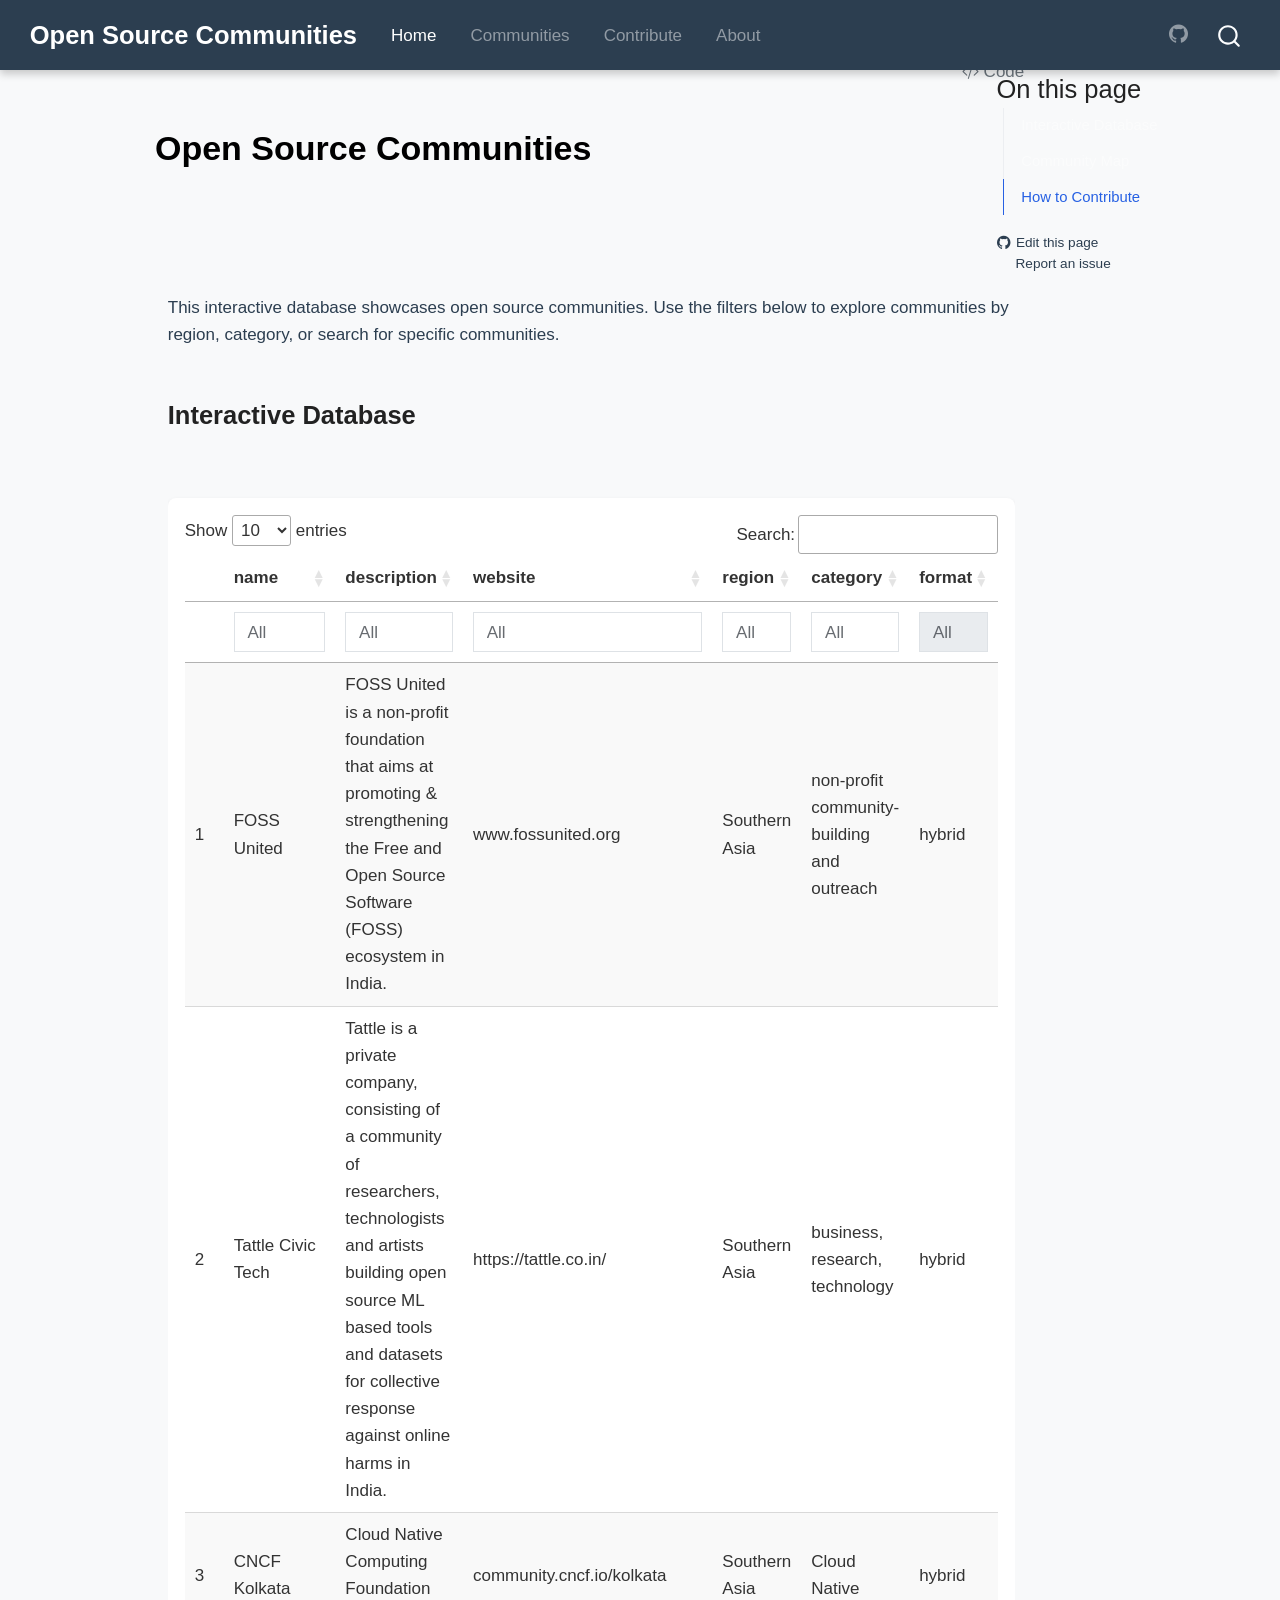
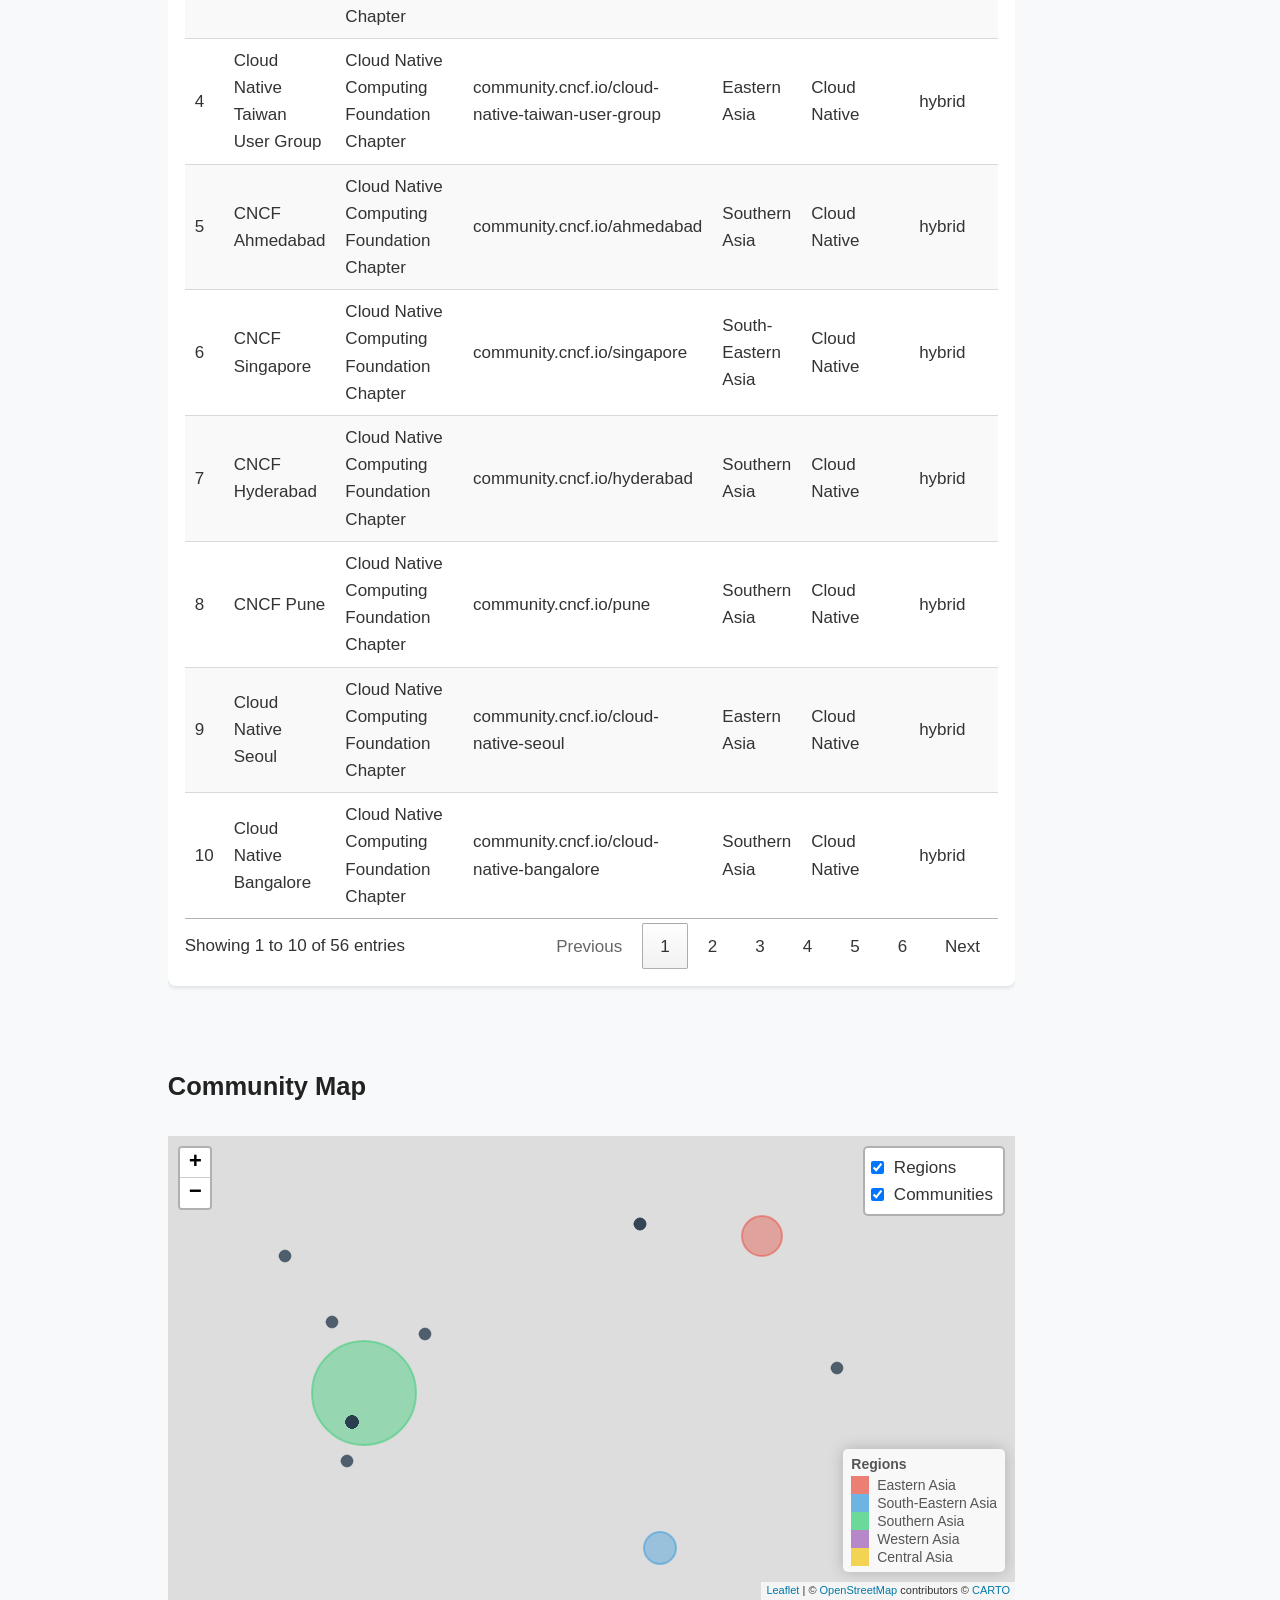
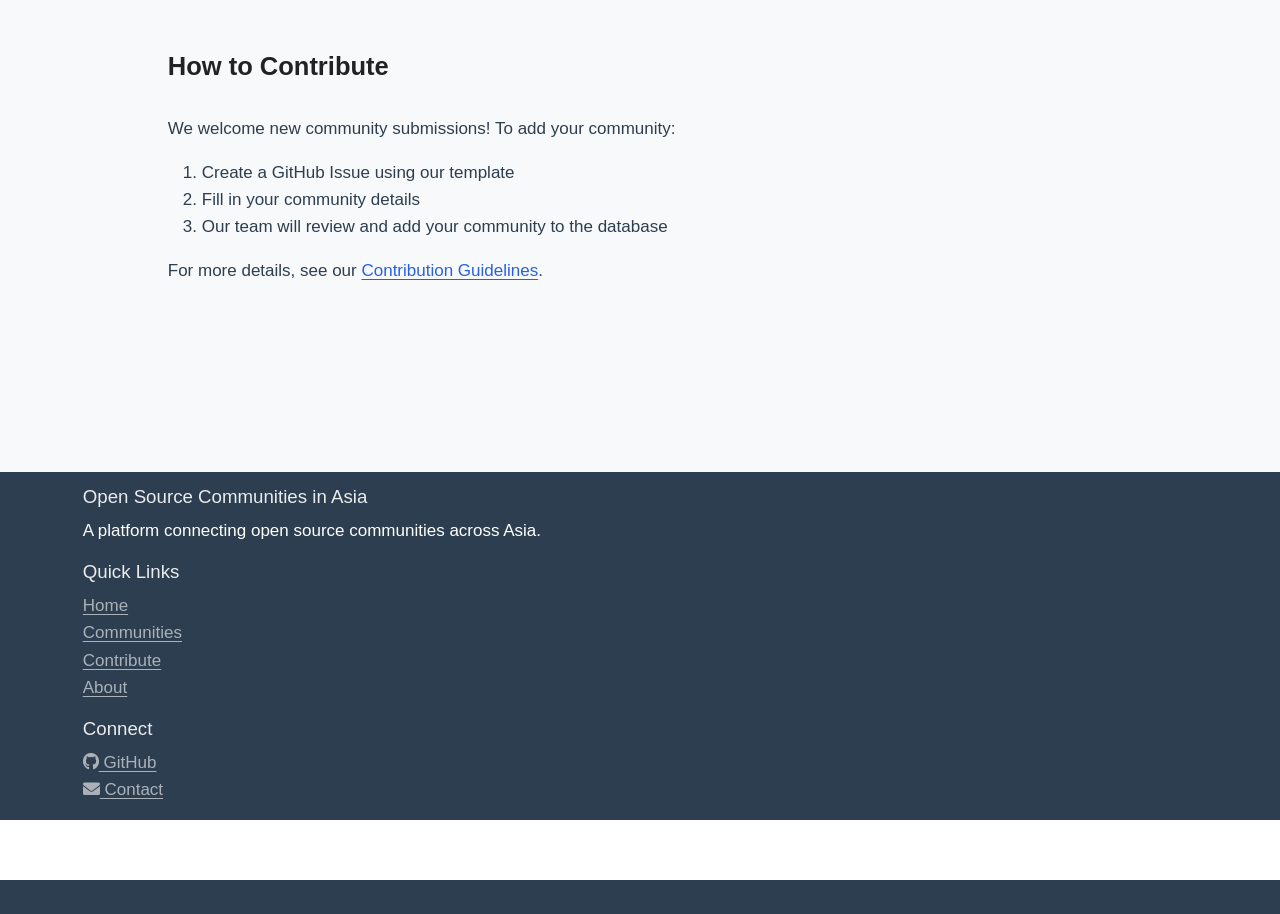
==== commit 0fd5105b: "reroute links and added format" ====
--- a/docs/index.html
+++ b/docs/index.html
@@ -7,7 +7,7 @@
 <meta name="viewport" content="width=device-width, initial-scale=1.0, user-scalable=yes">
 
 
-<title>Open Source Communities in Asia – Asian Open Source Communities</title>
+<title>Open Source Communities</title>
 <style>
 code{white-space: pre-wrap;}
 span.smallcaps{font-variant: small-caps;}
@@ -163,7 +163,7 @@
       <div class="navbar-container container-fluid">
       <div class="navbar-brand-container mx-auto">
     <a class="navbar-brand" href="./index.html">
-    <span class="navbar-title">Asian Open Source Communities</span>
+    <span class="navbar-title">Open Source Communities</span>
     </a>
   </div>
             <div id="quarto-search" class="" title="Search"></div>
@@ -184,16 +184,16 @@
     <a class="nav-link" href="./contribute.html"> 
 <span class="menu-text">Contribute</span></a>
   </li>  
+  <li class="nav-item">
+    <a class="nav-link" href="./about.html"> 
+<span class="menu-text">About</span></a>
+  </li>  
 </ul>
             <ul class="navbar-nav navbar-nav-scroll ms-auto">
   <li class="nav-item compact">
-    <a class="nav-link" href="https://github.com/SammanSarkar/open-source-in-asia"> <i class="bi bi-github" role="img" aria-label="GitHub">
+    <a class="nav-link" href="https://github.com/chaoss/chaoss-asia/"> <i class="bi bi-github" role="img" aria-label="GitHub">
 </i> 
 <span class="menu-text"></span></a>
-  </li>  
-  <li class="nav-item">
-    <a class="nav-link" href="./about.html"> 
-<span class="menu-text">About</span></a>
   </li>  
 </ul>
           </div> <!-- /navcollapse -->
@@ -225,7 +225,7 @@
 
 <header id="title-block-header" class="quarto-title-block default">
 <div class="quarto-title">
-<div class="quarto-title-block"><div><h1 class="title">Open Source Communities in Asia</h1><button type="button" class="btn code-tools-button" id="quarto-code-tools-source"><i class="bi"></i> Code</button></div></div>
+<div class="quarto-title-block"><div><h1 class="title">Open Source Communities</h1><button type="button" class="btn code-tools-button" id="quarto-code-tools-source"><i class="bi"></i> Code</button></div></div>
 </div>
 
 
@@ -245,14 +245,14 @@
 <section id="section" class="level1 mb-4 border-0 container mt-6 pt-6">
 <h1 class="mb-4 border-0"></h1>
 <div class="mb-5">
-<p>This interactive database showcases open source communities across Asia. Use the filters below to explore communities by region, category, or search for specific communities.</p>
+<p>This interactive database showcases open source communities. Use the filters below to explore communities by region, category, or search for specific communities.</p>
 </div>
 <section id="interactive-database" class="level2 mt-5 mb-4">
 <h2 class="mt-5 mb-4 anchored" data-anchor-id="interactive-database">Interactive Database</h2>
 <div class="cell">
 <div class="cell-output-display">
-<div class="datatables html-widget html-fill-item" id="htmlwidget-f1043e0f02f783e09fd5" style="width:100%;height:auto;"></div>
-<script type="application/json" data-for="htmlwidget-f1043e0f02f783e09fd5">{"x":{"filter":"top","vertical":false,"filterHTML":"<tr>\n  <td><\/td>\n  <td data-type=\"character\" style=\"vertical-align: top;\">\n    <div class=\"form-group has-feedback\" style=\"margin-bottom: auto;\">\n      <input type=\"search\" placeholder=\"All\" class=\"form-control\" style=\"width: 100%;\"/>\n      <span class=\"glyphicon glyphicon-remove-circle form-control-feedback\"><\/span>\n    <\/div>\n  <\/td>\n  <td data-type=\"character\" style=\"vertical-align: top;\">\n    <div class=\"form-group has-feedback\" style=\"margin-bottom: auto;\">\n      <input type=\"search\" placeholder=\"All\" class=\"form-control\" style=\"width: 100%;\"/>\n      <span class=\"glyphicon glyphicon-remove-circle form-control-feedback\"><\/span>\n    <\/div>\n  <\/td>\n  <td data-type=\"character\" style=\"vertical-align: top;\">\n    <div class=\"form-group has-feedback\" style=\"margin-bottom: auto;\">\n      <input type=\"search\" placeholder=\"All\" class=\"form-control\" style=\"width: 100%;\"/>\n      <span class=\"glyphicon glyphicon-remove-circle form-control-feedback\"><\/span>\n    <\/div>\n  <\/td>\n  <td data-type=\"character\" style=\"vertical-align: top;\">\n    <div class=\"form-group has-feedback\" style=\"margin-bottom: auto;\">\n      <input type=\"search\" placeholder=\"All\" class=\"form-control\" style=\"width: 100%;\"/>\n      <span class=\"glyphicon glyphicon-remove-circle form-control-feedback\"><\/span>\n    <\/div>\n  <\/td>\n  <td data-type=\"character\" style=\"vertical-align: top;\">\n    <div class=\"form-group has-feedback\" style=\"margin-bottom: auto;\">\n      <input type=\"search\" placeholder=\"All\" class=\"form-control\" style=\"width: 100%;\"/>\n      <span class=\"glyphicon glyphicon-remove-circle form-control-feedback\"><\/span>\n    <\/div>\n  <\/td>\n<\/tr>","data":[["1","2","3","4","5","6","7","8","9","10","11","12","13","14","15","16","17","18","19","20","21","22","23","24","25","26","27","28","29","30","31","32","33","34","35","36","37","38","39","40","41","42","43","44","45","46","47","48","49","50","51","52","53","54","55","56"],["FOSS United","Tattle Civic Tech","CNCF Kolkata","Cloud Native Taiwan User Group","CNCF Ahmedabad","CNCF Singapore","CNCF Hyderabad","CNCF Pune","Cloud Native Seoul","Cloud Native Bangalore","CNCF Dubai","CNCF Kochi","Kubernetes Chaos Engineering Meetup Group","CNCF Lahore","CNCF Islamabad","CNCF Chennai","CNCF Kathmandu","CNCF Abu Dhabi","Cloud Native DaLian","Cloud Native Guangzhou","Cloud Native Gurugram","Cloud Native Indore","CNCF Jaipur","Cloud Native Coimbatore","CNCF Indonesia","Cloud Native Trivandrum","CNCF Nashik","Cloud Native Raipur","Cloud Native Noida","CNCF Chandigarh","Cloud Native Guwahati","CNCF Nagpur","Cloud Native Baku","Cloud Native Dhaka","CNCF New Delhi","CNCF Thane","Cloud Native Security India","Cloud Native Surat","Cloud Native Kerala","CNCF Madurai","CNCF Amravati","Cloud Native Vadodara","CNCF Greater Noida","Cloud Native Gandhinagar","Cloud Native Hooghly","Cloud Native Aurangabad","Cloud Native Security Pakistan","Cloud Native Dibrugarh","Cloud Native Kuala Lumpur","Cloud Native Jalandhar","Cloud Native Ho Chi Minh","Kubernetes Sri Lanka","Cloud Native Community Japan","Cloud Native Riyadh","Cloud Native Security Japan","Cloud Native Bihar"],["FOSS United is a non-profit foundation that aims at promoting &amp; strengthening the Free and Open Source Software (FOSS) ecosystem in India.","Tattle is a private company, consisting of a community of researchers, technologists and artists building open source ML based tools and datasets for collective response against online harms in India.","Cloud Native Computing Foundation Chapter","Cloud Native Computing Foundation Chapter","Cloud Native Computing Foundation Chapter","Cloud Native Computing Foundation Chapter","Cloud Native Computing Foundation Chapter","Cloud Native Computing Foundation Chapter","Cloud Native Computing Foundation Chapter","Cloud Native Computing Foundation Chapter","Cloud Native Computing Foundation Chapter","Cloud Native Computing Foundation Chapter","Cloud Native Computing Foundation Chapter","Cloud Native Computing Foundation Chapter","Cloud Native Computing Foundation Chapter","Cloud Native Computing Foundation Chapter","Cloud Native Computing Foundation Chapter","Cloud Native Computing Foundation Chapter","Cloud Native Computing Foundation Chapter","Cloud Native Computing Foundation Chapter","Cloud Native Computing Foundation Chapter","Cloud Native Computing Foundation Chapter","Cloud Native Computing Foundation Chapter","Cloud Native Computing Foundation Chapter","Cloud Native Computing Foundation Chapter","Cloud Native Computing Foundation Chapter","Cloud Native Computing Foundation Chapter","Cloud Native Computing Foundation Chapter","Cloud Native Computing Foundation Chapter","Cloud Native Computing Foundation Chapter","Cloud Native Computing Foundation Chapter","Cloud Native Computing Foundation Chapter","Cloud Native Computing Foundation Chapter","Cloud Native Computing Foundation Chapter","Cloud Native Computing Foundation Chapter","Cloud Native Computing Foundation Chapter","Cloud Native Computing Foundation Chapter","Cloud Native Computing Foundation Chapter","Cloud Native Computing Foundation Chapter","Cloud Native Computing Foundation Chapter","Cloud Native Computing Foundation Chapter","Cloud Native Computing Foundation Chapter","Cloud Native Computing Foundation Chapter","Cloud Native Computing Foundation Chapter","Cloud Native Computing Foundation Chapter","Cloud Native Computing Foundation Chapter","Cloud Native Computing Foundation Chapter","Cloud Native Computing Foundation Chapter","Cloud Native Computing Foundation Chapter","Cloud Native Computing Foundation Chapter","Cloud Native Computing Foundation Chapter","Cloud Native Computing Foundation Chapter","Cloud Native Computing Foundation Chapter","Cloud Native Computing Foundation Chapter","Cloud Native Computing Foundation Chapter","Cloud Native Computing Foundation Chapter"],["www.fossunited.org","https://tattle.co.in/","community.cncf.io/kolkata","community.cncf.io/cloud-native-taiwan-user-group","community.cncf.io/ahmedabad","community.cncf.io/singapore","community.cncf.io/hyderabad","community.cncf.io/pune","community.cncf.io/cloud-native-seoul","community.cncf.io/cloud-native-bangalore","community.cncf.io/dubai","community.cncf.io/kochi","community.cncf.io/kubernetes-chaos-engineering","community.cncf.io/lahore","community.cncf.io/islamabad","community.cncf.io/chennai","community.cncf.io/kathmandu","community.cncf.io/abu-dhabi","community.cncf.io/cloud-native-dalian","community.cncf.io/cloud-native-guangzhou","community.cncf.io/cloud-native-gurugram","community.cncf.io/cloud-native-indore","community.cncf.io/jaipur","community.cncf.io/cloud-native-coimbatore","community.cncf.io/indonesia","community.cncf.io/cloud-native-trivandrum","community.cncf.io/nashik","community.cncf.io/cloud-native-raipur","community.cncf.io/cloud-native-noida","community.cncf.io/chandigarh","community.cncf.io/cloud-native-guwahati","community.cncf.io/nagpur","community.cncf.io/cloud-native-baku","community.cncf.io/cloud-native-dhaka","community.cncf.io/new-delhi","community.cncf.io/thane","community.cncf.io/cloud-native-security-india","community.cncf.io/cloud-native-surat","community.cncf.io/cloud-native-kerala","community.cncf.io/madurai","community.cncf.io/amravati","community.cncf.io/cloud-native-vadodara","community.cncf.io/greater-noida","community.cncf.io/cloud-native-gandhinagar","community.cncf.io/cloud-native-hooghly","community.cncf.io/cloud-native-aurangabad","community.cncf.io/cloud-native-security-pakistan","community.cncf.io/cloud-native-dibrugarh","community.cncf.io/cloud-native-kuala-lumpur","community.cncf.io/cloud-native-jalandhar","community.cncf.io/cloud-native-ho-chi-minh","community.cncf.io/kubernetes-sri-lanka","community.cncf.io/cloud-native-community-japan","community.cncf.io/cloud-native-riyadh","community.cncf.io/cloud-native-security-japan","community.cncf.io/cloud-native-bihar"],["Southern Asia","Southern Asia","Southern Asia","Eastern Asia","Southern Asia","South-Eastern Asia","Southern Asia","Southern Asia","Eastern Asia","Southern Asia","Western Asia","Southern Asia","Southern Asia","Southern Asia","Southern Asia","Southern Asia","Southern Asia","Western Asia","Eastern Asia","Eastern Asia","Southern Asia","Southern Asia","Southern Asia","Southern Asia","South-Eastern Asia","Southern Asia","Southern Asia","Southern Asia","Southern Asia","Southern Asia","Southern Asia","Southern Asia","Western Asia","Southern Asia","Southern Asia","Southern Asia","Southern Asia","Southern Asia","Southern Asia","Southern Asia","Southern Asia","Southern Asia","Southern Asia","Southern Asia","Southern Asia","Southern Asia","Southern Asia","Southern Asia","South-Eastern Asia","Southern Asia","South-Eastern Asia","Southern Asia","Eastern Asia","Western Asia","Eastern Asia","Southern Asia"],["non-profit community-building and outreach","business, research, technology","Cloud Native","Cloud Native","Cloud Native","Cloud Native","Cloud Native","Cloud Native","Cloud Native","Cloud Native","Cloud Native","Cloud Native","Cloud Native,Chaos Engineering","Cloud Native","Cloud Native","Cloud Native","Cloud Native","Cloud Native","Cloud Native","Cloud Native","Cloud Native","Cloud Native","Cloud Native","Cloud Native","Cloud Native","Cloud Native","Cloud Native","Cloud Native","Cloud Native","Cloud Native","Cloud Native","Cloud Native","Cloud Native","Cloud Native","Cloud Native","Cloud Native","Cloud Native,Security","Cloud Native","Cloud Native","Cloud Native","Cloud Native","Cloud Native","Cloud Native","Cloud Native","Cloud Native","Cloud Native","Cloud Native,Security","Cloud Native","Cloud Native","Cloud Native","Cloud Native","Cloud Native","Cloud Native","Cloud Native","Cloud Native,Security","Cloud Native"]],"container":"<table class=\"display\">\n  <thead>\n    <tr>\n      <th> <\/th>\n      <th>name<\/th>\n      <th>description<\/th>\n      <th>website<\/th>\n      <th>region<\/th>\n      <th>category<\/th>\n    <\/tr>\n  <\/thead>\n<\/table>","options":{"pageLength":10,"autoWidth":false,"scrollX":false,"columnDefs":[{"width":"20%","targets":0},{"width":"35%","targets":1},{"width":"15%","targets":2},{"width":"15%","targets":3},{"width":"15%","targets":4},{"orderable":false,"targets":0},{"name":" ","targets":0},{"name":"name","targets":1},{"name":"description","targets":2},{"name":"website","targets":3},{"name":"region","targets":4},{"name":"category","targets":5}],"order":[],"orderClasses":false,"orderCellsTop":true}},"evals":[],"jsHooks":[]}</script>
+<div class="datatables html-widget html-fill-item" id="htmlwidget-9b9e2d8418d30307ac1d" style="width:100%;height:auto;"></div>
+<script type="application/json" data-for="htmlwidget-9b9e2d8418d30307ac1d">{"x":{"filter":"top","vertical":false,"filterHTML":"<tr>\n  <td><\/td>\n  <td data-type=\"character\" style=\"vertical-align: top;\">\n    <div class=\"form-group\" style=\"margin-bottom: auto;\">\n      <input type=\"search\" placeholder=\"All\" class=\"form-control\" style=\"width: 100%;\"/>\n    <\/div>\n  <\/td>\n  <td data-type=\"character\" style=\"vertical-align: top;\">\n    <div class=\"form-group\" style=\"margin-bottom: auto;\">\n      <input type=\"search\" placeholder=\"All\" class=\"form-control\" style=\"width: 100%;\"/>\n    <\/div>\n  <\/td>\n  <td data-type=\"character\" style=\"vertical-align: top;\">\n    <div class=\"form-group\" style=\"margin-bottom: auto;\">\n      <input type=\"search\" placeholder=\"All\" class=\"form-control\" style=\"width: 100%;\"/>\n    <\/div>\n  <\/td>\n  <td data-type=\"character\" style=\"vertical-align: top;\">\n    <div class=\"form-group\" style=\"margin-bottom: auto;\">\n      <input type=\"search\" placeholder=\"All\" class=\"form-control\" style=\"width: 100%;\"/>\n    <\/div>\n  <\/td>\n  <td data-type=\"character\" style=\"vertical-align: top;\">\n    <div class=\"form-group\" style=\"margin-bottom: auto;\">\n      <input type=\"search\" placeholder=\"All\" class=\"form-control\" style=\"width: 100%;\"/>\n    <\/div>\n  <\/td>\n  <td data-type=\"character\" style=\"vertical-align: top;\">\n    <div class=\"form-group\" style=\"margin-bottom: auto;\">\n      <input type=\"search\" placeholder=\"All\" class=\"form-control\" style=\"width: 100%;\" disabled=\"\"/>\n    <\/div>\n  <\/td>\n<\/tr>","data":[["1","2","3","4","5","6","7","8","9","10","11","12","13","14","15","16","17","18","19","20","21","22","23","24","25","26","27","28","29","30","31","32","33","34","35","36","37","38","39","40","41","42","43","44","45","46","47","48","49","50","51","52","53","54","55","56"],["FOSS United","Tattle Civic Tech","CNCF Kolkata","Cloud Native Taiwan User Group","CNCF Ahmedabad","CNCF Singapore","CNCF Hyderabad","CNCF Pune","Cloud Native Seoul","Cloud Native Bangalore","CNCF Dubai","CNCF Kochi","Kubernetes Chaos Engineering Meetup Group","CNCF Lahore","CNCF Islamabad","CNCF Chennai","CNCF Kathmandu","CNCF Abu Dhabi","Cloud Native DaLian","Cloud Native Guangzhou","Cloud Native Gurugram","Cloud Native Indore","CNCF Jaipur","Cloud Native Coimbatore","CNCF Indonesia","Cloud Native Trivandrum","CNCF Nashik","Cloud Native Raipur","Cloud Native Noida","CNCF Chandigarh","Cloud Native Guwahati","CNCF Nagpur","Cloud Native Baku","Cloud Native Dhaka","CNCF New Delhi","CNCF Thane","Cloud Native Security India","Cloud Native Surat","Cloud Native Kerala","CNCF Madurai","CNCF Amravati","Cloud Native Vadodara","CNCF Greater Noida","Cloud Native Gandhinagar","Cloud Native Hooghly","Cloud Native Aurangabad","Cloud Native Security Pakistan","Cloud Native Dibrugarh","Cloud Native Kuala Lumpur","Cloud Native Jalandhar","Cloud Native Ho Chi Minh","Kubernetes Sri Lanka","Cloud Native Community Japan","Cloud Native Riyadh","Cloud Native Security Japan","Cloud Native Bihar"],["FOSS United is a non-profit foundation that aims at promoting &amp; strengthening the Free and Open Source Software (FOSS) ecosystem in India.","Tattle is a private company, consisting of a community of researchers, technologists and artists building open source ML based tools and datasets for collective response against online harms in India.","Cloud Native Computing Foundation Chapter","Cloud Native Computing Foundation Chapter","Cloud Native Computing Foundation Chapter","Cloud Native Computing Foundation Chapter","Cloud Native Computing Foundation Chapter","Cloud Native Computing Foundation Chapter","Cloud Native Computing Foundation Chapter","Cloud Native Computing Foundation Chapter","Cloud Native Computing Foundation Chapter","Cloud Native Computing Foundation Chapter","Cloud Native Computing Foundation Chapter","Cloud Native Computing Foundation Chapter","Cloud Native Computing Foundation Chapter","Cloud Native Computing Foundation Chapter","Cloud Native Computing Foundation Chapter","Cloud Native Computing Foundation Chapter","Cloud Native Computing Foundation Chapter","Cloud Native Computing Foundation Chapter","Cloud Native Computing Foundation Chapter","Cloud Native Computing Foundation Chapter","Cloud Native Computing Foundation Chapter","Cloud Native Computing Foundation Chapter","Cloud Native Computing Foundation Chapter","Cloud Native Computing Foundation Chapter","Cloud Native Computing Foundation Chapter","Cloud Native Computing Foundation Chapter","Cloud Native Computing Foundation Chapter","Cloud Native Computing Foundation Chapter","Cloud Native Computing Foundation Chapter","Cloud Native Computing Foundation Chapter","Cloud Native Computing Foundation Chapter","Cloud Native Computing Foundation Chapter","Cloud Native Computing Foundation Chapter","Cloud Native Computing Foundation Chapter","Cloud Native Computing Foundation Chapter","Cloud Native Computing Foundation Chapter","Cloud Native Computing Foundation Chapter","Cloud Native Computing Foundation Chapter","Cloud Native Computing Foundation Chapter","Cloud Native Computing Foundation Chapter","Cloud Native Computing Foundation Chapter","Cloud Native Computing Foundation Chapter","Cloud Native Computing Foundation Chapter","Cloud Native Computing Foundation Chapter","Cloud Native Computing Foundation Chapter","Cloud Native Computing Foundation Chapter","Cloud Native Computing Foundation Chapter","Cloud Native Computing Foundation Chapter","Cloud Native Computing Foundation Chapter","Cloud Native Computing Foundation Chapter","Cloud Native Computing Foundation Chapter","Cloud Native Computing Foundation Chapter","Cloud Native Computing Foundation Chapter","Cloud Native Computing Foundation Chapter"],["www.fossunited.org","https://tattle.co.in/","community.cncf.io/kolkata","community.cncf.io/cloud-native-taiwan-user-group","community.cncf.io/ahmedabad","community.cncf.io/singapore","community.cncf.io/hyderabad","community.cncf.io/pune","community.cncf.io/cloud-native-seoul","community.cncf.io/cloud-native-bangalore","community.cncf.io/dubai","community.cncf.io/kochi","community.cncf.io/kubernetes-chaos-engineering","community.cncf.io/lahore","community.cncf.io/islamabad","community.cncf.io/chennai","community.cncf.io/kathmandu","community.cncf.io/abu-dhabi","community.cncf.io/cloud-native-dalian","community.cncf.io/cloud-native-guangzhou","community.cncf.io/cloud-native-gurugram","community.cncf.io/cloud-native-indore","community.cncf.io/jaipur","community.cncf.io/cloud-native-coimbatore","community.cncf.io/indonesia","community.cncf.io/cloud-native-trivandrum","community.cncf.io/nashik","community.cncf.io/cloud-native-raipur","community.cncf.io/cloud-native-noida","community.cncf.io/chandigarh","community.cncf.io/cloud-native-guwahati","community.cncf.io/nagpur","community.cncf.io/cloud-native-baku","community.cncf.io/cloud-native-dhaka","community.cncf.io/new-delhi","community.cncf.io/thane","community.cncf.io/cloud-native-security-india","community.cncf.io/cloud-native-surat","community.cncf.io/cloud-native-kerala","community.cncf.io/madurai","community.cncf.io/amravati","community.cncf.io/cloud-native-vadodara","community.cncf.io/greater-noida","community.cncf.io/cloud-native-gandhinagar","community.cncf.io/cloud-native-hooghly","community.cncf.io/cloud-native-aurangabad","community.cncf.io/cloud-native-security-pakistan","community.cncf.io/cloud-native-dibrugarh","community.cncf.io/cloud-native-kuala-lumpur","community.cncf.io/cloud-native-jalandhar","community.cncf.io/cloud-native-ho-chi-minh","community.cncf.io/kubernetes-sri-lanka","community.cncf.io/cloud-native-community-japan","community.cncf.io/cloud-native-riyadh","community.cncf.io/cloud-native-security-japan","community.cncf.io/cloud-native-bihar"],["Southern Asia","Southern Asia","Southern Asia","Eastern Asia","Southern Asia","South-Eastern Asia","Southern Asia","Southern Asia","Eastern Asia","Southern Asia","Western Asia","Southern Asia","Southern Asia","Southern Asia","Southern Asia","Southern Asia","Southern Asia","Western Asia","Eastern Asia","Eastern Asia","Southern Asia","Southern Asia","Southern Asia","Southern Asia","South-Eastern Asia","Southern Asia","Southern Asia","Southern Asia","Southern Asia","Southern Asia","Southern Asia","Southern Asia","Western Asia","Southern Asia","Southern Asia","Southern Asia","Southern Asia","Southern Asia","Southern Asia","Southern Asia","Southern Asia","Southern Asia","Southern Asia","Southern Asia","Southern Asia","Southern Asia","Southern Asia","Southern Asia","South-Eastern Asia","Southern Asia","South-Eastern Asia","Southern Asia","Eastern Asia","Western Asia","Eastern Asia","Southern Asia"],["non-profit community-building and outreach","business, research, technology","Cloud Native","Cloud Native","Cloud Native","Cloud Native","Cloud Native","Cloud Native","Cloud Native","Cloud Native","Cloud Native","Cloud Native","Cloud Native,Chaos Engineering","Cloud Native","Cloud Native","Cloud Native","Cloud Native","Cloud Native","Cloud Native","Cloud Native","Cloud Native","Cloud Native","Cloud Native","Cloud Native","Cloud Native","Cloud Native","Cloud Native","Cloud Native","Cloud Native","Cloud Native","Cloud Native","Cloud Native","Cloud Native","Cloud Native","Cloud Native","Cloud Native","Cloud Native,Security","Cloud Native","Cloud Native","Cloud Native","Cloud Native","Cloud Native","Cloud Native","Cloud Native","Cloud Native","Cloud Native","Cloud Native,Security","Cloud Native","Cloud Native","Cloud Native","Cloud Native","Cloud Native","Cloud Native","Cloud Native","Cloud Native,Security","Cloud Native"],["hybrid","hybrid","hybrid","hybrid","hybrid","hybrid","hybrid","hybrid","hybrid","hybrid","hybrid","hybrid","hybrid","hybrid","hybrid","hybrid","hybrid","hybrid","hybrid","hybrid","hybrid","hybrid","hybrid","hybrid","hybrid","hybrid","hybrid","hybrid","hybrid","hybrid","hybrid","hybrid","hybrid","hybrid","hybrid","hybrid","hybrid","hybrid","hybrid","hybrid","hybrid","hybrid","hybrid","hybrid","hybrid","hybrid","hybrid","hybrid","hybrid","hybrid","hybrid","hybrid","hybrid","hybrid","hybrid","hybrid"]],"container":"<table class=\"display\">\n  <thead>\n    <tr>\n      <th> <\/th>\n      <th>name<\/th>\n      <th>description<\/th>\n      <th>website<\/th>\n      <th>region<\/th>\n      <th>category<\/th>\n      <th>format<\/th>\n    <\/tr>\n  <\/thead>\n<\/table>","options":{"pageLength":10,"autoWidth":false,"scrollX":false,"columnDefs":[{"width":"17%","targets":0},{"width":"30%","targets":1},{"width":"13%","targets":2},{"width":"13%","targets":3},{"width":"13%","targets":4},{"width":"10%","targets":5},{"orderable":false,"targets":0},{"name":" ","targets":0},{"name":"name","targets":1},{"name":"description","targets":2},{"name":"website","targets":3},{"name":"region","targets":4},{"name":"category","targets":5},{"name":"format","targets":6}],"initComplete":"\n      function(settings, json) {\n        var table = this.api();\n        \n        // Create select filter for format column (6th column, index 5)\n        var formatColumn = table.column(5);\n        var formatSelect = $('<select><option value=\"\">All<\/option><option value=\"in-person\">In-Person<\/option><option value=\"virtual\">Virtual<\/option><option value=\"hybrid\">Hybrid<\/option><\/select>')\n          .appendTo($(formatColumn.header()).closest('tr').siblings('.filters').children().eq(5).empty())\n          .on('change', function() {\n            formatColumn\n              .search($(this).val() ? '^' + $(this).val() + '$' : '', true, false)\n              .draw();\n          });\n      }\n    ","order":[],"orderClasses":false,"orderCellsTop":true}},"evals":["options.initComplete"],"jsHooks":[]}</script>
 </div>
 </div>
 </section>
@@ -260,8 +260,8 @@
 <h2 class="mt-5 mb-4 anchored" data-anchor-id="community-map">Community Map</h2>
 <div class="cell">
 <div class="cell-output-display">
-<div class="leaflet html-widget html-fill-item" id="htmlwidget-dedd2b50700886ab395e" style="width:100%;height:464px;"></div>
-<script type="application/json" data-for="htmlwidget-dedd2b50700886ab395e">{"x":{"options":{"crs":{"crsClass":"L.CRS.EPSG3857","code":null,"proj4def":null,"projectedBounds":null,"options":{}}},"calls":[{"method":"addProviderTiles","args":["CartoDB.Positron",null,null,{"errorTileUrl":"","noWrap":false,"detectRetina":false}]},{"method":"addCircleMarkers","args":[[35,10,23,35],[115,106,80,40],[19.59591794226542,16,51.84592558726288,16],null,"Regions",{"interactive":true,"className":"","stroke":true,"color":["#e74c3c","#3498db","#2ecc71","#9b59b6"],"weight":2,"opacity":0.5,"fill":true,"fillColor":["#e74c3c","#3498db","#2ecc71","#9b59b6"],"fillOpacity":0.4},null,null,["<h4>Eastern Asia<\/h4><p><b>6 communities<\/b><\/p><div style='max-height: 200px; overflow-y: auto;'><b>Cloud Native Taiwan User Group<\/b><br>Cloud Native Computing Foundation Chapter<br><br><b>Cloud Native Seoul<\/b><br>Cloud Native Computing Foundation Chapter<br><br><b>Cloud Native DaLian<\/b><br>Cloud Native Computing Foundation Chapter<br><br><b>Cloud Native Guangzhou<\/b><br>Cloud Native Computing Foundation Chapter<br><br><b>Cloud Native Community Japan<\/b><br>Cloud Native Computing Foundation Chapter<br><br><b>Cloud Native Security Japan<\/b><br>Cloud Native Computing Foundation Chapter<\/div>","<h4>South-Eastern Asia<\/h4><p><b>4 communities<\/b><\/p><div style='max-height: 200px; overflow-y: auto;'><b>CNCF Singapore<\/b><br>Cloud Native Computing Foundation Chapter<br><br><b>CNCF Indonesia<\/b><br>Cloud Native Computing Foundation Chapter<br><br><b>Cloud Native Kuala Lumpur<\/b><br>Cloud Native Computing Foundation Chapter<br><br><b>Cloud Native Ho Chi Minh<\/b><br>Cloud Native Computing Foundation Chapter<\/div>","<h4>Southern Asia<\/h4><p><b>42 communities<\/b><\/p><div style='max-height: 200px; overflow-y: auto;'><b>FOSS United<\/b><br>FOSS United is a non-profit foundation that aims at promoting & strengthening the Free and Open Source Software (FOSS) ecosystem in India.<br><br><b>Tattle Civic Tech<\/b><br>Tattle is a private company, consisting of a community of researchers, technologists and artists building open source ML based tools and datasets for collective response against online harms in India.<br><br><b>CNCF Kolkata<\/b><br>Cloud Native Computing Foundation Chapter<br><br><b>CNCF Ahmedabad<\/b><br>Cloud Native Computing Foundation Chapter<br><br><b>CNCF Hyderabad<\/b><br>Cloud Native Computing Foundation Chapter<br><br><b>CNCF Pune<\/b><br>Cloud Native Computing Foundation Chapter<br><br><b>Cloud Native Bangalore<\/b><br>Cloud Native Computing Foundation Chapter<br><br><b>CNCF Kochi<\/b><br>Cloud Native Computing Foundation Chapter<br><br><b>Kubernetes Chaos Engineering Meetup Group<\/b><br>Cloud Native Computing Foundation Chapter<br><br><b>CNCF Lahore<\/b><br>Cloud Native Computing Foundation Chapter<br><br><b>CNCF Islamabad<\/b><br>Cloud Native Computing Foundation Chapter<br><br><b>CNCF Chennai<\/b><br>Cloud Native Computing Foundation Chapter<br><br><b>CNCF Kathmandu<\/b><br>Cloud Native Computing Foundation Chapter<br><br><b>Cloud Native Gurugram<\/b><br>Cloud Native Computing Foundation Chapter<br><br><b>Cloud Native Indore<\/b><br>Cloud Native Computing Foundation Chapter<br><br><b>CNCF Jaipur<\/b><br>Cloud Native Computing Foundation Chapter<br><br><b>Cloud Native Coimbatore<\/b><br>Cloud Native Computing Foundation Chapter<br><br><b>Cloud Native Trivandrum<\/b><br>Cloud Native Computing Foundation Chapter<br><br><b>CNCF Nashik<\/b><br>Cloud Native Computing Foundation Chapter<br><br><b>Cloud Native Raipur<\/b><br>Cloud Native Computing Foundation Chapter<br><br><b>Cloud Native Noida<\/b><br>Cloud Native Computing Foundation Chapter<br><br><b>CNCF Chandigarh<\/b><br>Cloud Native Computing Foundation Chapter<br><br><b>Cloud Native Guwahati<\/b><br>Cloud Native Computing Foundation Chapter<br><br><b>CNCF Nagpur<\/b><br>Cloud Native Computing Foundation Chapter<br><br><b>Cloud Native Dhaka<\/b><br>Cloud Native Computing Foundation Chapter<br><br><b>CNCF New Delhi<\/b><br>Cloud Native Computing Foundation Chapter<br><br><b>CNCF Thane<\/b><br>Cloud Native Computing Foundation Chapter<br><br><b>Cloud Native Security India<\/b><br>Cloud Native Computing Foundation Chapter<br><br><b>Cloud Native Surat<\/b><br>Cloud Native Computing Foundation Chapter<br><br><b>Cloud Native Kerala<\/b><br>Cloud Native Computing Foundation Chapter<br><br><b>CNCF Madurai<\/b><br>Cloud Native Computing Foundation Chapter<br><br><b>CNCF Amravati<\/b><br>Cloud Native Computing Foundation Chapter<br><br><b>Cloud Native Vadodara<\/b><br>Cloud Native Computing Foundation Chapter<br><br><b>CNCF Greater Noida<\/b><br>Cloud Native Computing Foundation Chapter<br><br><b>Cloud Native Gandhinagar<\/b><br>Cloud Native Computing Foundation Chapter<br><br><b>Cloud Native Hooghly<\/b><br>Cloud Native Computing Foundation Chapter<br><br><b>Cloud Native Aurangabad<\/b><br>Cloud Native Computing Foundation Chapter<br><br><b>Cloud Native Security Pakistan<\/b><br>Cloud Native Computing Foundation Chapter<br><br><b>Cloud Native Dibrugarh<\/b><br>Cloud Native Computing Foundation Chapter<br><br><b>Cloud Native Jalandhar<\/b><br>Cloud Native Computing Foundation Chapter<br><br><b>Kubernetes Sri Lanka<\/b><br>Cloud Native Computing Foundation Chapter<br><br><b>Cloud Native Bihar<\/b><br>Cloud Native Computing Foundation Chapter<\/div>","<h4>Western Asia<\/h4><p><b>4 communities<\/b><\/p><div style='max-height: 200px; overflow-y: auto;'><b>CNCF Dubai<\/b><br>Cloud Native Computing Foundation Chapter<br><br><b>CNCF Abu Dhabi<\/b><br>Cloud Native Computing Foundation Chapter<br><br><b>Cloud Native Baku<\/b><br>Cloud Native Computing Foundation Chapter<br><br><b>Cloud Native Riyadh<\/b><br>Cloud Native Computing Foundation Chapter<\/div>"],null,null,{"interactive":false,"permanent":false,"direction":"auto","opacity":1,"offset":[0,0],"textsize":"10px","textOnly":false,"className":"","sticky":true},null]},{"method":"addCircleMarkers","args":[[20.5937,20.5937,20.5937,25.033,20.5937,1.3521,17.385,20.5937,37.5665,20.5937,25.2048,20.5937,20.5937,33.6007,20.5937,27.7172,24.4539,35.8617,35.8617,20.5937,20.5937,20.5937,20.5937,-6.2088,20.5937,20.5937,20.5937,20.5937,20.5937,20.5937,20.5937,28.6139,20.5937,20.5937,20.5937,20.5937,20.5937,20.5937,20.5937,20.5937,20.5937,20.5937,20.5937,20.5937,20.5937,35.6762,35.6762,20.5937],[78.9629,78.9629,78.9629,121.5654,78.9629,103.8198,78.4867,78.9629,126.978,78.9629,55.2708,78.9629,78.9629,73.06789999999999,78.9629,85.324,54.3773,104.1954,104.1954,78.9629,78.9629,78.9629,78.9629,106.8456,78.9629,78.9629,78.9629,78.9629,78.9629,78.9629,78.9629,77.209,78.9629,78.9629,78.9629,78.9629,78.9629,78.9629,78.9629,78.9629,78.9629,78.9629,78.9629,78.9629,78.9629,139.6503,139.6503,78.9629],6,null,"Communities",{"interactive":true,"className":"","stroke":true,"color":"#2c3e50","weight":1,"opacity":0.5,"fill":true,"fillColor":"#2c3e50","fillOpacity":0.8},null,null,["<h4>FOSS United<\/h4><p>FOSS United is a non-profit foundation that aims at promoting & strengthening the Free and Open Source Software (FOSS) ecosystem in India.<\/p>","<h4>Tattle Civic Tech<\/h4><p>Tattle is a private company, consisting of a community of researchers, technologists and artists building open source ML based tools and datasets for collective response against online harms in India.<\/p>","<h4>CNCF Kolkata<\/h4><p>Cloud Native Computing Foundation Chapter<\/p>","<h4>Cloud Native Taiwan User Group<\/h4><p>Cloud Native Computing Foundation Chapter<\/p>","<h4>CNCF Ahmedabad<\/h4><p>Cloud Native Computing Foundation Chapter<\/p>","<h4>CNCF Singapore<\/h4><p>Cloud Native Computing Foundation Chapter<\/p>","<h4>CNCF Hyderabad<\/h4><p>Cloud Native Computing Foundation Chapter<\/p>","<h4>CNCF Pune<\/h4><p>Cloud Native Computing Foundation Chapter<\/p>","<h4>Cloud Native Seoul<\/h4><p>Cloud Native Computing Foundation Chapter<\/p>","<h4>Cloud Native Bangalore<\/h4><p>Cloud Native Computing Foundation Chapter<\/p>","<h4>CNCF Dubai<\/h4><p>Cloud Native Computing Foundation Chapter<\/p>","<h4>CNCF Kochi<\/h4><p>Cloud Native Computing Foundation Chapter<\/p>","<h4>Kubernetes Chaos Engineering Meetup Group<\/h4><p>Cloud Native Computing Foundation Chapter<\/p>","<h4>CNCF Islamabad<\/h4><p>Cloud Native Computing Foundation Chapter<\/p>","<h4>CNCF Chennai<\/h4><p>Cloud Native Computing Foundation Chapter<\/p>","<h4>CNCF Kathmandu<\/h4><p>Cloud Native Computing Foundation Chapter<\/p>","<h4>CNCF Abu Dhabi<\/h4><p>Cloud Native Computing Foundation Chapter<\/p>","<h4>Cloud Native DaLian<\/h4><p>Cloud Native Computing Foundation Chapter<\/p>","<h4>Cloud Native Guangzhou<\/h4><p>Cloud Native Computing Foundation Chapter<\/p>","<h4>Cloud Native Gurugram<\/h4><p>Cloud Native Computing Foundation Chapter<\/p>","<h4>Cloud Native Indore<\/h4><p>Cloud Native Computing Foundation Chapter<\/p>","<h4>CNCF Jaipur<\/h4><p>Cloud Native Computing Foundation Chapter<\/p>","<h4>Cloud Native Coimbatore<\/h4><p>Cloud Native Computing Foundation Chapter<\/p>","<h4>CNCF Indonesia<\/h4><p>Cloud Native Computing Foundation Chapter<\/p>","<h4>Cloud Native Trivandrum<\/h4><p>Cloud Native Computing Foundation Chapter<\/p>","<h4>CNCF Nashik<\/h4><p>Cloud Native Computing Foundation Chapter<\/p>","<h4>Cloud Native Raipur<\/h4><p>Cloud Native Computing Foundation Chapter<\/p>","<h4>Cloud Native Noida<\/h4><p>Cloud Native Computing Foundation Chapter<\/p>","<h4>CNCF Chandigarh<\/h4><p>Cloud Native Computing Foundation Chapter<\/p>","<h4>Cloud Native Guwahati<\/h4><p>Cloud Native Computing Foundation Chapter<\/p>","<h4>CNCF Nagpur<\/h4><p>Cloud Native Computing Foundation Chapter<\/p>","<h4>CNCF New Delhi<\/h4><p>Cloud Native Computing Foundation Chapter<\/p>","<h4>CNCF Thane<\/h4><p>Cloud Native Computing Foundation Chapter<\/p>","<h4>Cloud Native Security India<\/h4><p>Cloud Native Computing Foundation Chapter<\/p>","<h4>Cloud Native Surat<\/h4><p>Cloud Native Computing Foundation Chapter<\/p>","<h4>Cloud Native Kerala<\/h4><p>Cloud Native Computing Foundation Chapter<\/p>","<h4>CNCF Madurai<\/h4><p>Cloud Native Computing Foundation Chapter<\/p>","<h4>CNCF Amravati<\/h4><p>Cloud Native Computing Foundation Chapter<\/p>","<h4>Cloud Native Vadodara<\/h4><p>Cloud Native Computing Foundation Chapter<\/p>","<h4>CNCF Greater Noida<\/h4><p>Cloud Native Computing Foundation Chapter<\/p>","<h4>Cloud Native Gandhinagar<\/h4><p>Cloud Native Computing Foundation Chapter<\/p>","<h4>Cloud Native Hooghly<\/h4><p>Cloud Native Computing Foundation Chapter<\/p>","<h4>Cloud Native Aurangabad<\/h4><p>Cloud Native Computing Foundation Chapter<\/p>","<h4>Cloud Native Dibrugarh<\/h4><p>Cloud Native Computing Foundation Chapter<\/p>","<h4>Cloud Native Jalandhar<\/h4><p>Cloud Native Computing Foundation Chapter<\/p>","<h4>Cloud Native Community Japan<\/h4><p>Cloud Native Computing Foundation Chapter<\/p>","<h4>Cloud Native Security Japan<\/h4><p>Cloud Native Computing Foundation Chapter<\/p>","<h4>Cloud Native Bihar<\/h4><p>Cloud Native Computing Foundation Chapter<\/p>"],null,null,{"interactive":false,"permanent":false,"direction":"auto","opacity":1,"offset":[0,0],"textsize":"10px","textOnly":false,"className":"","sticky":true},null]},{"method":"addLegend","args":[{"colors":["#e74c3c","#3498db","#2ecc71","#9b59b6","#f1c40f"],"labels":["Eastern Asia","South-Eastern Asia","Southern Asia","Western Asia","Central Asia"],"na_color":null,"na_label":"NA","opacity":0.7,"position":"bottomright","type":"unknown","title":"Regions","extra":null,"layerId":null,"className":"info legend","group":null}]},{"method":"addLayersControl","args":[[],["Regions","Communities"],{"collapsed":false,"autoZIndex":true,"position":"topright"}]}],"setView":[[25,100],4,[]],"limits":{"lat":[-6.2088,37.5665],"lng":[40,139.6503]}},"evals":[],"jsHooks":[]}</script>
+<div class="leaflet html-widget html-fill-item" id="htmlwidget-a3c02028b945a81290b0" style="width:100%;height:464px;"></div>
+<script type="application/json" data-for="htmlwidget-a3c02028b945a81290b0">{"x":{"options":{"crs":{"crsClass":"L.CRS.EPSG3857","code":null,"proj4def":null,"projectedBounds":null,"options":{}}},"calls":[{"method":"addProviderTiles","args":["CartoDB.Positron",null,null,{"errorTileUrl":"","noWrap":false,"detectRetina":false}]},{"method":"addCircleMarkers","args":[[35,10,23,35],[115,106,80,40],[19.59591794226542,16,51.84592558726288,16],null,"Regions",{"interactive":true,"className":"","stroke":true,"color":["#e74c3c","#3498db","#2ecc71","#9b59b6"],"weight":2,"opacity":0.5,"fill":true,"fillColor":["#e74c3c","#3498db","#2ecc71","#9b59b6"],"fillOpacity":0.4},null,null,["<h4>Eastern Asia<\/h4><p><b>6 communities<\/b><\/p><div style='max-height: 200px; overflow-y: auto;'><b>Cloud Native Taiwan User Group<\/b><br>Cloud Native Computing Foundation Chapter<br><br><b>Cloud Native Seoul<\/b><br>Cloud Native Computing Foundation Chapter<br><br><b>Cloud Native DaLian<\/b><br>Cloud Native Computing Foundation Chapter<br><br><b>Cloud Native Guangzhou<\/b><br>Cloud Native Computing Foundation Chapter<br><br><b>Cloud Native Community Japan<\/b><br>Cloud Native Computing Foundation Chapter<br><br><b>Cloud Native Security Japan<\/b><br>Cloud Native Computing Foundation Chapter<\/div>","<h4>South-Eastern Asia<\/h4><p><b>4 communities<\/b><\/p><div style='max-height: 200px; overflow-y: auto;'><b>CNCF Singapore<\/b><br>Cloud Native Computing Foundation Chapter<br><br><b>CNCF Indonesia<\/b><br>Cloud Native Computing Foundation Chapter<br><br><b>Cloud Native Kuala Lumpur<\/b><br>Cloud Native Computing Foundation Chapter<br><br><b>Cloud Native Ho Chi Minh<\/b><br>Cloud Native Computing Foundation Chapter<\/div>","<h4>Southern Asia<\/h4><p><b>42 communities<\/b><\/p><div style='max-height: 200px; overflow-y: auto;'><b>FOSS United<\/b><br>FOSS United is a non-profit foundation that aims at promoting & strengthening the Free and Open Source Software (FOSS) ecosystem in India.<br><br><b>Tattle Civic Tech<\/b><br>Tattle is a private company, consisting of a community of researchers, technologists and artists building open source ML based tools and datasets for collective response against online harms in India.<br><br><b>CNCF Kolkata<\/b><br>Cloud Native Computing Foundation Chapter<br><br><b>CNCF Ahmedabad<\/b><br>Cloud Native Computing Foundation Chapter<br><br><b>CNCF Hyderabad<\/b><br>Cloud Native Computing Foundation Chapter<br><br><b>CNCF Pune<\/b><br>Cloud Native Computing Foundation Chapter<br><br><b>Cloud Native Bangalore<\/b><br>Cloud Native Computing Foundation Chapter<br><br><b>CNCF Kochi<\/b><br>Cloud Native Computing Foundation Chapter<br><br><b>Kubernetes Chaos Engineering Meetup Group<\/b><br>Cloud Native Computing Foundation Chapter<br><br><b>CNCF Lahore<\/b><br>Cloud Native Computing Foundation Chapter<br><br><b>CNCF Islamabad<\/b><br>Cloud Native Computing Foundation Chapter<br><br><b>CNCF Chennai<\/b><br>Cloud Native Computing Foundation Chapter<br><br><b>CNCF Kathmandu<\/b><br>Cloud Native Computing Foundation Chapter<br><br><b>Cloud Native Gurugram<\/b><br>Cloud Native Computing Foundation Chapter<br><br><b>Cloud Native Indore<\/b><br>Cloud Native Computing Foundation Chapter<br><br><b>CNCF Jaipur<\/b><br>Cloud Native Computing Foundation Chapter<br><br><b>Cloud Native Coimbatore<\/b><br>Cloud Native Computing Foundation Chapter<br><br><b>Cloud Native Trivandrum<\/b><br>Cloud Native Computing Foundation Chapter<br><br><b>CNCF Nashik<\/b><br>Cloud Native Computing Foundation Chapter<br><br><b>Cloud Native Raipur<\/b><br>Cloud Native Computing Foundation Chapter<br><br><b>Cloud Native Noida<\/b><br>Cloud Native Computing Foundation Chapter<br><br><b>CNCF Chandigarh<\/b><br>Cloud Native Computing Foundation Chapter<br><br><b>Cloud Native Guwahati<\/b><br>Cloud Native Computing Foundation Chapter<br><br><b>CNCF Nagpur<\/b><br>Cloud Native Computing Foundation Chapter<br><br><b>Cloud Native Dhaka<\/b><br>Cloud Native Computing Foundation Chapter<br><br><b>CNCF New Delhi<\/b><br>Cloud Native Computing Foundation Chapter<br><br><b>CNCF Thane<\/b><br>Cloud Native Computing Foundation Chapter<br><br><b>Cloud Native Security India<\/b><br>Cloud Native Computing Foundation Chapter<br><br><b>Cloud Native Surat<\/b><br>Cloud Native Computing Foundation Chapter<br><br><b>Cloud Native Kerala<\/b><br>Cloud Native Computing Foundation Chapter<br><br><b>CNCF Madurai<\/b><br>Cloud Native Computing Foundation Chapter<br><br><b>CNCF Amravati<\/b><br>Cloud Native Computing Foundation Chapter<br><br><b>Cloud Native Vadodara<\/b><br>Cloud Native Computing Foundation Chapter<br><br><b>CNCF Greater Noida<\/b><br>Cloud Native Computing Foundation Chapter<br><br><b>Cloud Native Gandhinagar<\/b><br>Cloud Native Computing Foundation Chapter<br><br><b>Cloud Native Hooghly<\/b><br>Cloud Native Computing Foundation Chapter<br><br><b>Cloud Native Aurangabad<\/b><br>Cloud Native Computing Foundation Chapter<br><br><b>Cloud Native Security Pakistan<\/b><br>Cloud Native Computing Foundation Chapter<br><br><b>Cloud Native Dibrugarh<\/b><br>Cloud Native Computing Foundation Chapter<br><br><b>Cloud Native Jalandhar<\/b><br>Cloud Native Computing Foundation Chapter<br><br><b>Kubernetes Sri Lanka<\/b><br>Cloud Native Computing Foundation Chapter<br><br><b>Cloud Native Bihar<\/b><br>Cloud Native Computing Foundation Chapter<\/div>","<h4>Western Asia<\/h4><p><b>4 communities<\/b><\/p><div style='max-height: 200px; overflow-y: auto;'><b>CNCF Dubai<\/b><br>Cloud Native Computing Foundation Chapter<br><br><b>CNCF Abu Dhabi<\/b><br>Cloud Native Computing Foundation Chapter<br><br><b>Cloud Native Baku<\/b><br>Cloud Native Computing Foundation Chapter<br><br><b>Cloud Native Riyadh<\/b><br>Cloud Native Computing Foundation Chapter<\/div>"],null,null,{"interactive":false,"permanent":false,"direction":"auto","opacity":1,"offset":[0,0],"textsize":"10px","textOnly":false,"className":"","sticky":true},null]},{"method":"addCircleMarkers","args":[[20.5937,20.5937,20.5937,25.033,20.5937,1.3521,17.385,20.5937,37.5665,20.5937,25.2048,20.5937,20.5937,33.6007,20.5937,27.7172,24.4539,35.8617,35.8617,20.5937,20.5937,20.5937,20.5937,-6.2088,20.5937,20.5937,20.5937,20.5937,20.5937,20.5937,20.5937,28.6139,20.5937,20.5937,20.5937,20.5937,20.5937,20.5937,20.5937,20.5937,20.5937,20.5937,20.5937,20.5937,20.5937,35.6762,35.6762,20.5937],[78.9629,78.9629,78.9629,121.5654,78.9629,103.8198,78.4867,78.9629,126.978,78.9629,55.2708,78.9629,78.9629,73.06789999999999,78.9629,85.324,54.3773,104.1954,104.1954,78.9629,78.9629,78.9629,78.9629,106.8456,78.9629,78.9629,78.9629,78.9629,78.9629,78.9629,78.9629,77.209,78.9629,78.9629,78.9629,78.9629,78.9629,78.9629,78.9629,78.9629,78.9629,78.9629,78.9629,78.9629,78.9629,139.6503,139.6503,78.9629],6,null,"Communities",{"interactive":true,"className":"","stroke":true,"color":"#2c3e50","weight":1,"opacity":0.5,"fill":true,"fillColor":"#2c3e50","fillOpacity":0.8},null,null,["<h4>FOSS United<\/h4><p>FOSS United is a non-profit foundation that aims at promoting & strengthening the Free and Open Source Software (FOSS) ecosystem in India.<\/p>","<h4>Tattle Civic Tech<\/h4><p>Tattle is a private company, consisting of a community of researchers, technologists and artists building open source ML based tools and datasets for collective response against online harms in India.<\/p>","<h4>CNCF Kolkata<\/h4><p>Cloud Native Computing Foundation Chapter<\/p>","<h4>Cloud Native Taiwan User Group<\/h4><p>Cloud Native Computing Foundation Chapter<\/p>","<h4>CNCF Ahmedabad<\/h4><p>Cloud Native Computing Foundation Chapter<\/p>","<h4>CNCF Singapore<\/h4><p>Cloud Native Computing Foundation Chapter<\/p>","<h4>CNCF Hyderabad<\/h4><p>Cloud Native Computing Foundation Chapter<\/p>","<h4>CNCF Pune<\/h4><p>Cloud Native Computing Foundation Chapter<\/p>","<h4>Cloud Native Seoul<\/h4><p>Cloud Native Computing Foundation Chapter<\/p>","<h4>Cloud Native Bangalore<\/h4><p>Cloud Native Computing Foundation Chapter<\/p>","<h4>CNCF Dubai<\/h4><p>Cloud Native Computing Foundation Chapter<\/p>","<h4>CNCF Kochi<\/h4><p>Cloud Native Computing Foundation Chapter<\/p>","<h4>Kubernetes Chaos Engineering Meetup Group<\/h4><p>Cloud Native Computing Foundation Chapter<\/p>","<h4>CNCF Islamabad<\/h4><p>Cloud Native Computing Foundation Chapter<\/p>","<h4>CNCF Chennai<\/h4><p>Cloud Native Computing Foundation Chapter<\/p>","<h4>CNCF Kathmandu<\/h4><p>Cloud Native Computing Foundation Chapter<\/p>","<h4>CNCF Abu Dhabi<\/h4><p>Cloud Native Computing Foundation Chapter<\/p>","<h4>Cloud Native DaLian<\/h4><p>Cloud Native Computing Foundation Chapter<\/p>","<h4>Cloud Native Guangzhou<\/h4><p>Cloud Native Computing Foundation Chapter<\/p>","<h4>Cloud Native Gurugram<\/h4><p>Cloud Native Computing Foundation Chapter<\/p>","<h4>Cloud Native Indore<\/h4><p>Cloud Native Computing Foundation Chapter<\/p>","<h4>CNCF Jaipur<\/h4><p>Cloud Native Computing Foundation Chapter<\/p>","<h4>Cloud Native Coimbatore<\/h4><p>Cloud Native Computing Foundation Chapter<\/p>","<h4>CNCF Indonesia<\/h4><p>Cloud Native Computing Foundation Chapter<\/p>","<h4>Cloud Native Trivandrum<\/h4><p>Cloud Native Computing Foundation Chapter<\/p>","<h4>CNCF Nashik<\/h4><p>Cloud Native Computing Foundation Chapter<\/p>","<h4>Cloud Native Raipur<\/h4><p>Cloud Native Computing Foundation Chapter<\/p>","<h4>Cloud Native Noida<\/h4><p>Cloud Native Computing Foundation Chapter<\/p>","<h4>CNCF Chandigarh<\/h4><p>Cloud Native Computing Foundation Chapter<\/p>","<h4>Cloud Native Guwahati<\/h4><p>Cloud Native Computing Foundation Chapter<\/p>","<h4>CNCF Nagpur<\/h4><p>Cloud Native Computing Foundation Chapter<\/p>","<h4>CNCF New Delhi<\/h4><p>Cloud Native Computing Foundation Chapter<\/p>","<h4>CNCF Thane<\/h4><p>Cloud Native Computing Foundation Chapter<\/p>","<h4>Cloud Native Security India<\/h4><p>Cloud Native Computing Foundation Chapter<\/p>","<h4>Cloud Native Surat<\/h4><p>Cloud Native Computing Foundation Chapter<\/p>","<h4>Cloud Native Kerala<\/h4><p>Cloud Native Computing Foundation Chapter<\/p>","<h4>CNCF Madurai<\/h4><p>Cloud Native Computing Foundation Chapter<\/p>","<h4>CNCF Amravati<\/h4><p>Cloud Native Computing Foundation Chapter<\/p>","<h4>Cloud Native Vadodara<\/h4><p>Cloud Native Computing Foundation Chapter<\/p>","<h4>CNCF Greater Noida<\/h4><p>Cloud Native Computing Foundation Chapter<\/p>","<h4>Cloud Native Gandhinagar<\/h4><p>Cloud Native Computing Foundation Chapter<\/p>","<h4>Cloud Native Hooghly<\/h4><p>Cloud Native Computing Foundation Chapter<\/p>","<h4>Cloud Native Aurangabad<\/h4><p>Cloud Native Computing Foundation Chapter<\/p>","<h4>Cloud Native Dibrugarh<\/h4><p>Cloud Native Computing Foundation Chapter<\/p>","<h4>Cloud Native Jalandhar<\/h4><p>Cloud Native Computing Foundation Chapter<\/p>","<h4>Cloud Native Community Japan<\/h4><p>Cloud Native Computing Foundation Chapter<\/p>","<h4>Cloud Native Security Japan<\/h4><p>Cloud Native Computing Foundation Chapter<\/p>","<h4>Cloud Native Bihar<\/h4><p>Cloud Native Computing Foundation Chapter<\/p>"],null,null,{"interactive":false,"permanent":false,"direction":"auto","opacity":1,"offset":[0,0],"textsize":"10px","textOnly":false,"className":"","sticky":true},null]},{"method":"addLegend","args":[{"colors":["#e74c3c","#3498db","#2ecc71","#9b59b6","#f1c40f"],"labels":["Eastern Asia","South-Eastern Asia","Southern Asia","Western Asia","Central Asia"],"na_color":null,"na_label":"NA","opacity":0.7,"position":"bottomright","type":"unknown","title":"Regions","extra":null,"layerId":null,"className":"info legend","group":null}]},{"method":"addLayersControl","args":[[],["Regions","Communities"],{"collapsed":false,"autoZIndex":true,"position":"topright"}]}],"setView":[[25,100],4,[]],"limits":{"lat":[-6.2088,37.5665],"lng":[40,139.6503]}},"evals":[],"jsHooks":[]}</script>
 </div>
 </div>
 </section>
@@ -320,9 +320,9 @@
 
         <ul class="list-unstyled">
 
-          <li><a href="https://github.com/SammanSarkar/open-source-in-asia" target="_blank"><i class="fab fa-github"></i> GitHub</a></li>
-
-          <li><a href="mailto:contact@chaoss.asia"><i class="fas fa-envelope"></i> Contact</a></li>
+          <li><a href="https://github.com/chaoss/chaoss-asia/" target="_blank"><i class="fab fa-github"></i> GitHub</a></li>
+
+          <li><a href="mailto:chaossasia@gmail.com"><i class="fas fa-envelope"></i> Contact</a></li>
 
         </ul>
 
@@ -784,7 +784,7 @@
   });
   </script><div class="modal fade" id="quarto-embedded-source-code-modal" tabindex="-1" aria-labelledby="quarto-embedded-source-code-modal-label" aria-hidden="true"><div class="modal-dialog modal-dialog-scrollable"><div class="modal-content"><div class="modal-header"><h5 class="modal-title" id="quarto-embedded-source-code-modal-label">Source Code</h5><button class="btn-close" data-bs-dismiss="modal"></button></div><div class="modal-body"><div class="">
 <div class="sourceCode" id="cb1" data-shortcodes="false"><pre class="sourceCode markdown code-with-copy"><code class="sourceCode markdown"><span id="cb1-1"><a href="#cb1-1" aria-hidden="true" tabindex="-1"></a><span class="co">---</span></span>
-<span id="cb1-2"><a href="#cb1-2" aria-hidden="true" tabindex="-1"></a><span class="an">title:</span><span class="co"> "Open Source Communities in Asia"</span></span>
+<span id="cb1-2"><a href="#cb1-2" aria-hidden="true" tabindex="-1"></a><span class="an">title:</span><span class="co"> "Open Source Communities"</span></span>
 <span id="cb1-3"><a href="#cb1-3" aria-hidden="true" tabindex="-1"></a><span class="an">format:</span><span class="co"> html</span></span>
 <span id="cb1-4"><a href="#cb1-4" aria-hidden="true" tabindex="-1"></a><span class="an">execute:</span></span>
 <span id="cb1-5"><a href="#cb1-5" aria-hidden="true" tabindex="-1"></a><span class="co">  echo: false</span></span>
@@ -798,183 +798,210 @@
 <span id="cb1-15"><a href="#cb1-15" aria-hidden="true" tabindex="-1"></a><span class="fu">library</span>(tidyverse)</span>
 <span id="cb1-16"><a href="#cb1-16" aria-hidden="true" tabindex="-1"></a><span class="fu">library</span>(DT)</span>
 <span id="cb1-17"><a href="#cb1-17" aria-hidden="true" tabindex="-1"></a><span class="fu">library</span>(leaflet)</span>
-<span id="cb1-18"><a href="#cb1-18" aria-hidden="true" tabindex="-1"></a></span>
-<span id="cb1-19"><a href="#cb1-19" aria-hidden="true" tabindex="-1"></a><span class="co"># Read communities data</span></span>
-<span id="cb1-20"><a href="#cb1-20" aria-hidden="true" tabindex="-1"></a>communities <span class="ot">&lt;-</span> <span class="fu">read_csv</span>(<span class="st">"data/communities.csv"</span>)</span>
-<span id="cb1-21"><a href="#cb1-21" aria-hidden="true" tabindex="-1"></a></span>
-<span id="cb1-22"><a href="#cb1-22" aria-hidden="true" tabindex="-1"></a><span class="co"># Select display columns</span></span>
-<span id="cb1-23"><a href="#cb1-23" aria-hidden="true" tabindex="-1"></a>display_communities <span class="ot">&lt;-</span> communities <span class="sc">%&gt;%</span></span>
-<span id="cb1-24"><a href="#cb1-24" aria-hidden="true" tabindex="-1"></a>  <span class="fu">select</span>(name, description, website, region, category)</span>
-<span id="cb1-25"><a href="#cb1-25" aria-hidden="true" tabindex="-1"></a></span>
-<span id="cb1-26"><a href="#cb1-26" aria-hidden="true" tabindex="-1"></a><span class="co"># Define region coordinates with adjusted positions</span></span>
-<span id="cb1-27"><a href="#cb1-27" aria-hidden="true" tabindex="-1"></a>region_coords <span class="ot">&lt;-</span> <span class="fu">tribble</span>(</span>
-<span id="cb1-28"><a href="#cb1-28" aria-hidden="true" tabindex="-1"></a>  <span class="sc">~</span>region, <span class="sc">~</span>lat, <span class="sc">~</span>lng, <span class="sc">~</span>color,</span>
-<span id="cb1-29"><a href="#cb1-29" aria-hidden="true" tabindex="-1"></a>  <span class="st">"Eastern Asia"</span>, <span class="fl">35.0</span>, <span class="fl">115.0</span>, <span class="st">"#e74c3c"</span>,  <span class="co"># Red</span></span>
-<span id="cb1-30"><a href="#cb1-30" aria-hidden="true" tabindex="-1"></a>  <span class="st">"South-Eastern Asia"</span>, <span class="fl">10.0</span>, <span class="fl">106.0</span>, <span class="st">"#3498db"</span>,  <span class="co"># Blue</span></span>
-<span id="cb1-31"><a href="#cb1-31" aria-hidden="true" tabindex="-1"></a>  <span class="st">"Southern Asia"</span>, <span class="fl">23.0</span>, <span class="fl">80.0</span>, <span class="st">"#2ecc71"</span>,  <span class="co"># Green</span></span>
-<span id="cb1-32"><a href="#cb1-32" aria-hidden="true" tabindex="-1"></a>  <span class="st">"Western Asia"</span>, <span class="fl">35.0</span>, <span class="fl">40.0</span>, <span class="st">"#9b59b6"</span>,  <span class="co"># Purple</span></span>
-<span id="cb1-33"><a href="#cb1-33" aria-hidden="true" tabindex="-1"></a>  <span class="st">"Central Asia"</span>, <span class="fl">45.0</span>, <span class="fl">68.0</span>, <span class="st">"#f1c40f"</span>   <span class="co"># Yellow</span></span>
-<span id="cb1-34"><a href="#cb1-34" aria-hidden="true" tabindex="-1"></a>)</span>
-<span id="cb1-35"><a href="#cb1-35" aria-hidden="true" tabindex="-1"></a></span>
-<span id="cb1-36"><a href="#cb1-36" aria-hidden="true" tabindex="-1"></a><span class="co"># Create a geocoding function (simplified for major cities)</span></span>
-<span id="cb1-37"><a href="#cb1-37" aria-hidden="true" tabindex="-1"></a>get_coords <span class="ot">&lt;-</span> <span class="cf">function</span>(city, country) {</span>
-<span id="cb1-38"><a href="#cb1-38" aria-hidden="true" tabindex="-1"></a>  coords <span class="ot">&lt;-</span> <span class="fu">list</span>(</span>
-<span id="cb1-39"><a href="#cb1-39" aria-hidden="true" tabindex="-1"></a>    <span class="st">"New Delhi"</span> <span class="ot">=</span> <span class="fu">c</span>(<span class="fl">28.6139</span>, <span class="fl">77.2090</span>),</span>
-<span id="cb1-40"><a href="#cb1-40" aria-hidden="true" tabindex="-1"></a>    <span class="st">"Mumbai"</span> <span class="ot">=</span> <span class="fu">c</span>(<span class="fl">19.0760</span>, <span class="fl">72.8777</span>),</span>
-<span id="cb1-41"><a href="#cb1-41" aria-hidden="true" tabindex="-1"></a>    <span class="st">"Bangalore"</span> <span class="ot">=</span> <span class="fu">c</span>(<span class="fl">12.9716</span>, <span class="fl">77.5946</span>),</span>
-<span id="cb1-42"><a href="#cb1-42" aria-hidden="true" tabindex="-1"></a>    <span class="st">"Tokyo"</span> <span class="ot">=</span> <span class="fu">c</span>(<span class="fl">35.6762</span>, <span class="fl">139.6503</span>),</span>
-<span id="cb1-43"><a href="#cb1-43" aria-hidden="true" tabindex="-1"></a>    <span class="st">"Singapore"</span> <span class="ot">=</span> <span class="fu">c</span>(<span class="fl">1.3521</span>, <span class="fl">103.8198</span>),</span>
-<span id="cb1-44"><a href="#cb1-44" aria-hidden="true" tabindex="-1"></a>    <span class="st">"Seoul"</span> <span class="ot">=</span> <span class="fu">c</span>(<span class="fl">37.5665</span>, <span class="fl">126.9780</span>),</span>
-<span id="cb1-45"><a href="#cb1-45" aria-hidden="true" tabindex="-1"></a>    <span class="st">"Hong Kong"</span> <span class="ot">=</span> <span class="fu">c</span>(<span class="fl">22.3193</span>, <span class="fl">114.1694</span>),</span>
-<span id="cb1-46"><a href="#cb1-46" aria-hidden="true" tabindex="-1"></a>    <span class="st">"Dubai"</span> <span class="ot">=</span> <span class="fu">c</span>(<span class="fl">25.2048</span>, <span class="fl">55.2708</span>),</span>
-<span id="cb1-47"><a href="#cb1-47" aria-hidden="true" tabindex="-1"></a>    <span class="st">"Taipei"</span> <span class="ot">=</span> <span class="fu">c</span>(<span class="fl">25.0330</span>, <span class="fl">121.5654</span>),</span>
-<span id="cb1-48"><a href="#cb1-48" aria-hidden="true" tabindex="-1"></a>    <span class="st">"Kolkata"</span> <span class="ot">=</span> <span class="fu">c</span>(<span class="fl">22.5726</span>, <span class="fl">88.3639</span>),</span>
-<span id="cb1-49"><a href="#cb1-49" aria-hidden="true" tabindex="-1"></a>    <span class="st">"Hyderabad"</span> <span class="ot">=</span> <span class="fu">c</span>(<span class="fl">17.3850</span>, <span class="fl">78.4867</span>),</span>
-<span id="cb1-50"><a href="#cb1-50" aria-hidden="true" tabindex="-1"></a>    <span class="st">"Chennai"</span> <span class="ot">=</span> <span class="fu">c</span>(<span class="fl">13.0827</span>, <span class="fl">80.2707</span>),</span>
-<span id="cb1-51"><a href="#cb1-51" aria-hidden="true" tabindex="-1"></a>    <span class="st">"Pune"</span> <span class="ot">=</span> <span class="fu">c</span>(<span class="fl">18.5204</span>, <span class="fl">73.8567</span>),</span>
-<span id="cb1-52"><a href="#cb1-52" aria-hidden="true" tabindex="-1"></a>    <span class="st">"Ahmedabad"</span> <span class="ot">=</span> <span class="fu">c</span>(<span class="fl">23.0225</span>, <span class="fl">72.5714</span>),</span>
-<span id="cb1-53"><a href="#cb1-53" aria-hidden="true" tabindex="-1"></a>    <span class="st">"Kochi"</span> <span class="ot">=</span> <span class="fu">c</span>(<span class="fl">9.9312</span>, <span class="fl">76.2673</span>),</span>
-<span id="cb1-54"><a href="#cb1-54" aria-hidden="true" tabindex="-1"></a>    <span class="st">"Lahore"</span> <span class="ot">=</span> <span class="fu">c</span>(<span class="fl">31.5204</span>, <span class="fl">74.3587</span>),</span>
-<span id="cb1-55"><a href="#cb1-55" aria-hidden="true" tabindex="-1"></a>    <span class="st">"Islamabad"</span> <span class="ot">=</span> <span class="fu">c</span>(<span class="fl">33.6007</span>, <span class="fl">73.0679</span>),</span>
-<span id="cb1-56"><a href="#cb1-56" aria-hidden="true" tabindex="-1"></a>    <span class="st">"Kathmandu"</span> <span class="ot">=</span> <span class="fu">c</span>(<span class="fl">27.7172</span>, <span class="fl">85.3240</span>),</span>
-<span id="cb1-57"><a href="#cb1-57" aria-hidden="true" tabindex="-1"></a>    <span class="st">"Abu Dhabi"</span> <span class="ot">=</span> <span class="fu">c</span>(<span class="fl">24.4539</span>, <span class="fl">54.3773</span>),</span>
-<span id="cb1-58"><a href="#cb1-58" aria-hidden="true" tabindex="-1"></a>    <span class="st">"Jakarta"</span> <span class="ot">=</span> <span class="fu">c</span>(<span class="sc">-</span><span class="fl">6.2088</span>, <span class="fl">106.8456</span>)</span>
-<span id="cb1-59"><a href="#cb1-59" aria-hidden="true" tabindex="-1"></a>  )</span>
-<span id="cb1-60"><a href="#cb1-60" aria-hidden="true" tabindex="-1"></a>  </span>
-<span id="cb1-61"><a href="#cb1-61" aria-hidden="true" tabindex="-1"></a>  <span class="cf">if</span> (<span class="sc">!</span><span class="fu">is.null</span>(coords[[city]])) {</span>
-<span id="cb1-62"><a href="#cb1-62" aria-hidden="true" tabindex="-1"></a>    <span class="fu">return</span>(coords[[city]])</span>
-<span id="cb1-63"><a href="#cb1-63" aria-hidden="true" tabindex="-1"></a>  } <span class="cf">else</span> {</span>
-<span id="cb1-64"><a href="#cb1-64" aria-hidden="true" tabindex="-1"></a>    <span class="co"># Return country-level coordinates (simplified)</span></span>
-<span id="cb1-65"><a href="#cb1-65" aria-hidden="true" tabindex="-1"></a>    country_coords <span class="ot">&lt;-</span> <span class="fu">list</span>(</span>
-<span id="cb1-66"><a href="#cb1-66" aria-hidden="true" tabindex="-1"></a>      <span class="st">"India"</span> <span class="ot">=</span> <span class="fu">c</span>(<span class="fl">20.5937</span>, <span class="fl">78.9629</span>),</span>
-<span id="cb1-67"><a href="#cb1-67" aria-hidden="true" tabindex="-1"></a>      <span class="st">"Japan"</span> <span class="ot">=</span> <span class="fu">c</span>(<span class="fl">36.2048</span>, <span class="fl">138.2529</span>),</span>
-<span id="cb1-68"><a href="#cb1-68" aria-hidden="true" tabindex="-1"></a>      <span class="st">"Singapore"</span> <span class="ot">=</span> <span class="fu">c</span>(<span class="fl">1.3521</span>, <span class="fl">103.8198</span>),</span>
-<span id="cb1-69"><a href="#cb1-69" aria-hidden="true" tabindex="-1"></a>      <span class="st">"South Korea"</span> <span class="ot">=</span> <span class="fu">c</span>(<span class="fl">35.9078</span>, <span class="fl">127.7669</span>),</span>
-<span id="cb1-70"><a href="#cb1-70" aria-hidden="true" tabindex="-1"></a>      <span class="st">"China"</span> <span class="ot">=</span> <span class="fu">c</span>(<span class="fl">35.8617</span>, <span class="fl">104.1954</span>),</span>
-<span id="cb1-71"><a href="#cb1-71" aria-hidden="true" tabindex="-1"></a>      <span class="st">"Taiwan"</span> <span class="ot">=</span> <span class="fu">c</span>(<span class="fl">23.5937</span>, <span class="fl">121.0254</span>)</span>
-<span id="cb1-72"><a href="#cb1-72" aria-hidden="true" tabindex="-1"></a>    )</span>
-<span id="cb1-73"><a href="#cb1-73" aria-hidden="true" tabindex="-1"></a>    <span class="fu">return</span>(country_coords[[country]] <span class="sc">%||%</span> <span class="fu">c</span>(<span class="cn">NA_real_</span>, <span class="cn">NA_real_</span>))</span>
-<span id="cb1-74"><a href="#cb1-74" aria-hidden="true" tabindex="-1"></a>  }</span>
-<span id="cb1-75"><a href="#cb1-75" aria-hidden="true" tabindex="-1"></a>}</span>
-<span id="cb1-76"><a href="#cb1-76" aria-hidden="true" tabindex="-1"></a></span>
-<span id="cb1-77"><a href="#cb1-77" aria-hidden="true" tabindex="-1"></a><span class="co"># Add coordinates to communities data</span></span>
-<span id="cb1-78"><a href="#cb1-78" aria-hidden="true" tabindex="-1"></a>communities_with_coords <span class="ot">&lt;-</span> communities <span class="sc">%&gt;%</span></span>
-<span id="cb1-79"><a href="#cb1-79" aria-hidden="true" tabindex="-1"></a>  <span class="fu">mutate</span>(</span>
-<span id="cb1-80"><a href="#cb1-80" aria-hidden="true" tabindex="-1"></a>    <span class="at">coords =</span> <span class="fu">map2</span>(city_state, country, <span class="sc">~</span><span class="fu">get_coords</span>(.x, .y)),</span>
-<span id="cb1-81"><a href="#cb1-81" aria-hidden="true" tabindex="-1"></a>    <span class="at">lat =</span> <span class="fu">map_dbl</span>(coords, <span class="sc">~</span>.x[<span class="dv">1</span>]),</span>
-<span id="cb1-82"><a href="#cb1-82" aria-hidden="true" tabindex="-1"></a>    <span class="at">lng =</span> <span class="fu">map_dbl</span>(coords, <span class="sc">~</span>.x[<span class="dv">2</span>])</span>
-<span id="cb1-83"><a href="#cb1-83" aria-hidden="true" tabindex="-1"></a>  )</span>
-<span id="cb1-84"><a href="#cb1-84" aria-hidden="true" tabindex="-1"></a></span>
-<span id="cb1-85"><a href="#cb1-85" aria-hidden="true" tabindex="-1"></a><span class="co"># Create region-level data for communities without specific coordinates</span></span>
-<span id="cb1-86"><a href="#cb1-86" aria-hidden="true" tabindex="-1"></a>region_data <span class="ot">&lt;-</span> communities <span class="sc">%&gt;%</span></span>
-<span id="cb1-87"><a href="#cb1-87" aria-hidden="true" tabindex="-1"></a>  <span class="fu">group_by</span>(region) <span class="sc">%&gt;%</span></span>
-<span id="cb1-88"><a href="#cb1-88" aria-hidden="true" tabindex="-1"></a>  <span class="fu">summarise</span>(</span>
-<span id="cb1-89"><a href="#cb1-89" aria-hidden="true" tabindex="-1"></a>    <span class="at">community_count =</span> <span class="fu">n</span>(),</span>
-<span id="cb1-90"><a href="#cb1-90" aria-hidden="true" tabindex="-1"></a>    <span class="at">community_list =</span> <span class="fu">paste</span>(</span>
-<span id="cb1-91"><a href="#cb1-91" aria-hidden="true" tabindex="-1"></a>      <span class="fu">paste0</span>(<span class="st">"&lt;b&gt;"</span>, name, <span class="st">"&lt;/b&gt;&lt;br&gt;"</span>,</span>
-<span id="cb1-92"><a href="#cb1-92" aria-hidden="true" tabindex="-1"></a>             description),</span>
-<span id="cb1-93"><a href="#cb1-93" aria-hidden="true" tabindex="-1"></a>      <span class="at">collapse =</span> <span class="st">"&lt;br&gt;&lt;br&gt;"</span></span>
-<span id="cb1-94"><a href="#cb1-94" aria-hidden="true" tabindex="-1"></a>    )</span>
-<span id="cb1-95"><a href="#cb1-95" aria-hidden="true" tabindex="-1"></a>  ) <span class="sc">%&gt;%</span></span>
-<span id="cb1-96"><a href="#cb1-96" aria-hidden="true" tabindex="-1"></a>  <span class="fu">left_join</span>(region_coords, <span class="at">by =</span> <span class="st">"region"</span>)</span>
-<span id="cb1-97"><a href="#cb1-97" aria-hidden="true" tabindex="-1"></a><span class="in">```</span></span>
-<span id="cb1-98"><a href="#cb1-98" aria-hidden="true" tabindex="-1"></a></span>
-<span id="cb1-99"><a href="#cb1-99" aria-hidden="true" tabindex="-1"></a>::: {.container .mt-6 .pt-6}</span>
-<span id="cb1-100"><a href="#cb1-100" aria-hidden="true" tabindex="-1"></a><span class="fu"># {.mb-4 .border-0}</span></span>
-<span id="cb1-101"><a href="#cb1-101" aria-hidden="true" tabindex="-1"></a></span>
-<span id="cb1-102"><a href="#cb1-102" aria-hidden="true" tabindex="-1"></a>::: {.mb-5}</span>
-<span id="cb1-103"><a href="#cb1-103" aria-hidden="true" tabindex="-1"></a>This interactive database showcases open source communities across Asia. Use the filters below to explore communities by region, category, or search for specific communities.</span>
-<span id="cb1-104"><a href="#cb1-104" aria-hidden="true" tabindex="-1"></a>:::</span>
-<span id="cb1-105"><a href="#cb1-105" aria-hidden="true" tabindex="-1"></a></span>
-<span id="cb1-106"><a href="#cb1-106" aria-hidden="true" tabindex="-1"></a><span class="fu">## Interactive Database {.mt-5 .mb-4}</span></span>
+<span id="cb1-18"><a href="#cb1-18" aria-hidden="true" tabindex="-1"></a><span class="fu">library</span>(htmltools)</span>
+<span id="cb1-19"><a href="#cb1-19" aria-hidden="true" tabindex="-1"></a></span>
+<span id="cb1-20"><a href="#cb1-20" aria-hidden="true" tabindex="-1"></a><span class="co"># Read communities data</span></span>
+<span id="cb1-21"><a href="#cb1-21" aria-hidden="true" tabindex="-1"></a>communities <span class="ot">&lt;-</span> <span class="fu">read_csv</span>(<span class="st">"data/communities.csv"</span>)</span>
+<span id="cb1-22"><a href="#cb1-22" aria-hidden="true" tabindex="-1"></a></span>
+<span id="cb1-23"><a href="#cb1-23" aria-hidden="true" tabindex="-1"></a><span class="co"># Select display columns</span></span>
+<span id="cb1-24"><a href="#cb1-24" aria-hidden="true" tabindex="-1"></a>display_communities <span class="ot">&lt;-</span> communities <span class="sc">%&gt;%</span></span>
+<span id="cb1-25"><a href="#cb1-25" aria-hidden="true" tabindex="-1"></a>  <span class="fu">select</span>(name, description, website, region, category, format)</span>
+<span id="cb1-26"><a href="#cb1-26" aria-hidden="true" tabindex="-1"></a></span>
+<span id="cb1-27"><a href="#cb1-27" aria-hidden="true" tabindex="-1"></a><span class="co"># Create format options for filtering</span></span>
+<span id="cb1-28"><a href="#cb1-28" aria-hidden="true" tabindex="-1"></a>format_options <span class="ot">&lt;-</span> communities <span class="sc">%&gt;%</span></span>
+<span id="cb1-29"><a href="#cb1-29" aria-hidden="true" tabindex="-1"></a>  <span class="fu">distinct</span>(format) <span class="sc">%&gt;%</span></span>
+<span id="cb1-30"><a href="#cb1-30" aria-hidden="true" tabindex="-1"></a>  <span class="fu">pull</span>()</span>
+<span id="cb1-31"><a href="#cb1-31" aria-hidden="true" tabindex="-1"></a></span>
+<span id="cb1-32"><a href="#cb1-32" aria-hidden="true" tabindex="-1"></a><span class="co"># Define region coordinates with adjusted positions</span></span>
+<span id="cb1-33"><a href="#cb1-33" aria-hidden="true" tabindex="-1"></a>region_coords <span class="ot">&lt;-</span> <span class="fu">tribble</span>(</span>
+<span id="cb1-34"><a href="#cb1-34" aria-hidden="true" tabindex="-1"></a>  <span class="sc">~</span>region, <span class="sc">~</span>lat, <span class="sc">~</span>lng, <span class="sc">~</span>color,</span>
+<span id="cb1-35"><a href="#cb1-35" aria-hidden="true" tabindex="-1"></a>  <span class="st">"Eastern Asia"</span>, <span class="fl">35.0</span>, <span class="fl">115.0</span>, <span class="st">"#e74c3c"</span>,  <span class="co"># Red</span></span>
+<span id="cb1-36"><a href="#cb1-36" aria-hidden="true" tabindex="-1"></a>  <span class="st">"South-Eastern Asia"</span>, <span class="fl">10.0</span>, <span class="fl">106.0</span>, <span class="st">"#3498db"</span>,  <span class="co"># Blue</span></span>
+<span id="cb1-37"><a href="#cb1-37" aria-hidden="true" tabindex="-1"></a>  <span class="st">"Southern Asia"</span>, <span class="fl">23.0</span>, <span class="fl">80.0</span>, <span class="st">"#2ecc71"</span>,  <span class="co"># Green</span></span>
+<span id="cb1-38"><a href="#cb1-38" aria-hidden="true" tabindex="-1"></a>  <span class="st">"Western Asia"</span>, <span class="fl">35.0</span>, <span class="fl">40.0</span>, <span class="st">"#9b59b6"</span>,  <span class="co"># Purple</span></span>
+<span id="cb1-39"><a href="#cb1-39" aria-hidden="true" tabindex="-1"></a>  <span class="st">"Central Asia"</span>, <span class="fl">45.0</span>, <span class="fl">68.0</span>, <span class="st">"#f1c40f"</span>   <span class="co"># Yellow</span></span>
+<span id="cb1-40"><a href="#cb1-40" aria-hidden="true" tabindex="-1"></a>)</span>
+<span id="cb1-41"><a href="#cb1-41" aria-hidden="true" tabindex="-1"></a></span>
+<span id="cb1-42"><a href="#cb1-42" aria-hidden="true" tabindex="-1"></a><span class="co"># Create a geocoding function (simplified for major cities)</span></span>
+<span id="cb1-43"><a href="#cb1-43" aria-hidden="true" tabindex="-1"></a>get_coords <span class="ot">&lt;-</span> <span class="cf">function</span>(city, country) {</span>
+<span id="cb1-44"><a href="#cb1-44" aria-hidden="true" tabindex="-1"></a>  coords <span class="ot">&lt;-</span> <span class="fu">list</span>(</span>
+<span id="cb1-45"><a href="#cb1-45" aria-hidden="true" tabindex="-1"></a>    <span class="st">"New Delhi"</span> <span class="ot">=</span> <span class="fu">c</span>(<span class="fl">28.6139</span>, <span class="fl">77.2090</span>),</span>
+<span id="cb1-46"><a href="#cb1-46" aria-hidden="true" tabindex="-1"></a>    <span class="st">"Mumbai"</span> <span class="ot">=</span> <span class="fu">c</span>(<span class="fl">19.0760</span>, <span class="fl">72.8777</span>),</span>
+<span id="cb1-47"><a href="#cb1-47" aria-hidden="true" tabindex="-1"></a>    <span class="st">"Bangalore"</span> <span class="ot">=</span> <span class="fu">c</span>(<span class="fl">12.9716</span>, <span class="fl">77.5946</span>),</span>
+<span id="cb1-48"><a href="#cb1-48" aria-hidden="true" tabindex="-1"></a>    <span class="st">"Tokyo"</span> <span class="ot">=</span> <span class="fu">c</span>(<span class="fl">35.6762</span>, <span class="fl">139.6503</span>),</span>
+<span id="cb1-49"><a href="#cb1-49" aria-hidden="true" tabindex="-1"></a>    <span class="st">"Singapore"</span> <span class="ot">=</span> <span class="fu">c</span>(<span class="fl">1.3521</span>, <span class="fl">103.8198</span>),</span>
+<span id="cb1-50"><a href="#cb1-50" aria-hidden="true" tabindex="-1"></a>    <span class="st">"Seoul"</span> <span class="ot">=</span> <span class="fu">c</span>(<span class="fl">37.5665</span>, <span class="fl">126.9780</span>),</span>
+<span id="cb1-51"><a href="#cb1-51" aria-hidden="true" tabindex="-1"></a>    <span class="st">"Hong Kong"</span> <span class="ot">=</span> <span class="fu">c</span>(<span class="fl">22.3193</span>, <span class="fl">114.1694</span>),</span>
+<span id="cb1-52"><a href="#cb1-52" aria-hidden="true" tabindex="-1"></a>    <span class="st">"Dubai"</span> <span class="ot">=</span> <span class="fu">c</span>(<span class="fl">25.2048</span>, <span class="fl">55.2708</span>),</span>
+<span id="cb1-53"><a href="#cb1-53" aria-hidden="true" tabindex="-1"></a>    <span class="st">"Taipei"</span> <span class="ot">=</span> <span class="fu">c</span>(<span class="fl">25.0330</span>, <span class="fl">121.5654</span>),</span>
+<span id="cb1-54"><a href="#cb1-54" aria-hidden="true" tabindex="-1"></a>    <span class="st">"Kolkata"</span> <span class="ot">=</span> <span class="fu">c</span>(<span class="fl">22.5726</span>, <span class="fl">88.3639</span>),</span>
+<span id="cb1-55"><a href="#cb1-55" aria-hidden="true" tabindex="-1"></a>    <span class="st">"Hyderabad"</span> <span class="ot">=</span> <span class="fu">c</span>(<span class="fl">17.3850</span>, <span class="fl">78.4867</span>),</span>
+<span id="cb1-56"><a href="#cb1-56" aria-hidden="true" tabindex="-1"></a>    <span class="st">"Chennai"</span> <span class="ot">=</span> <span class="fu">c</span>(<span class="fl">13.0827</span>, <span class="fl">80.2707</span>),</span>
+<span id="cb1-57"><a href="#cb1-57" aria-hidden="true" tabindex="-1"></a>    <span class="st">"Pune"</span> <span class="ot">=</span> <span class="fu">c</span>(<span class="fl">18.5204</span>, <span class="fl">73.8567</span>),</span>
+<span id="cb1-58"><a href="#cb1-58" aria-hidden="true" tabindex="-1"></a>    <span class="st">"Ahmedabad"</span> <span class="ot">=</span> <span class="fu">c</span>(<span class="fl">23.0225</span>, <span class="fl">72.5714</span>),</span>
+<span id="cb1-59"><a href="#cb1-59" aria-hidden="true" tabindex="-1"></a>    <span class="st">"Kochi"</span> <span class="ot">=</span> <span class="fu">c</span>(<span class="fl">9.9312</span>, <span class="fl">76.2673</span>),</span>
+<span id="cb1-60"><a href="#cb1-60" aria-hidden="true" tabindex="-1"></a>    <span class="st">"Lahore"</span> <span class="ot">=</span> <span class="fu">c</span>(<span class="fl">31.5204</span>, <span class="fl">74.3587</span>),</span>
+<span id="cb1-61"><a href="#cb1-61" aria-hidden="true" tabindex="-1"></a>    <span class="st">"Islamabad"</span> <span class="ot">=</span> <span class="fu">c</span>(<span class="fl">33.6007</span>, <span class="fl">73.0679</span>),</span>
+<span id="cb1-62"><a href="#cb1-62" aria-hidden="true" tabindex="-1"></a>    <span class="st">"Kathmandu"</span> <span class="ot">=</span> <span class="fu">c</span>(<span class="fl">27.7172</span>, <span class="fl">85.3240</span>),</span>
+<span id="cb1-63"><a href="#cb1-63" aria-hidden="true" tabindex="-1"></a>    <span class="st">"Abu Dhabi"</span> <span class="ot">=</span> <span class="fu">c</span>(<span class="fl">24.4539</span>, <span class="fl">54.3773</span>),</span>
+<span id="cb1-64"><a href="#cb1-64" aria-hidden="true" tabindex="-1"></a>    <span class="st">"Jakarta"</span> <span class="ot">=</span> <span class="fu">c</span>(<span class="sc">-</span><span class="fl">6.2088</span>, <span class="fl">106.8456</span>)</span>
+<span id="cb1-65"><a href="#cb1-65" aria-hidden="true" tabindex="-1"></a>  )</span>
+<span id="cb1-66"><a href="#cb1-66" aria-hidden="true" tabindex="-1"></a>  </span>
+<span id="cb1-67"><a href="#cb1-67" aria-hidden="true" tabindex="-1"></a>  <span class="cf">if</span> (<span class="sc">!</span><span class="fu">is.null</span>(coords[[city]])) {</span>
+<span id="cb1-68"><a href="#cb1-68" aria-hidden="true" tabindex="-1"></a>    <span class="fu">return</span>(coords[[city]])</span>
+<span id="cb1-69"><a href="#cb1-69" aria-hidden="true" tabindex="-1"></a>  } <span class="cf">else</span> {</span>
+<span id="cb1-70"><a href="#cb1-70" aria-hidden="true" tabindex="-1"></a>    <span class="co"># Return country-level coordinates (simplified)</span></span>
+<span id="cb1-71"><a href="#cb1-71" aria-hidden="true" tabindex="-1"></a>    country_coords <span class="ot">&lt;-</span> <span class="fu">list</span>(</span>
+<span id="cb1-72"><a href="#cb1-72" aria-hidden="true" tabindex="-1"></a>      <span class="st">"India"</span> <span class="ot">=</span> <span class="fu">c</span>(<span class="fl">20.5937</span>, <span class="fl">78.9629</span>),</span>
+<span id="cb1-73"><a href="#cb1-73" aria-hidden="true" tabindex="-1"></a>      <span class="st">"Japan"</span> <span class="ot">=</span> <span class="fu">c</span>(<span class="fl">36.2048</span>, <span class="fl">138.2529</span>),</span>
+<span id="cb1-74"><a href="#cb1-74" aria-hidden="true" tabindex="-1"></a>      <span class="st">"Singapore"</span> <span class="ot">=</span> <span class="fu">c</span>(<span class="fl">1.3521</span>, <span class="fl">103.8198</span>),</span>
+<span id="cb1-75"><a href="#cb1-75" aria-hidden="true" tabindex="-1"></a>      <span class="st">"South Korea"</span> <span class="ot">=</span> <span class="fu">c</span>(<span class="fl">35.9078</span>, <span class="fl">127.7669</span>),</span>
+<span id="cb1-76"><a href="#cb1-76" aria-hidden="true" tabindex="-1"></a>      <span class="st">"China"</span> <span class="ot">=</span> <span class="fu">c</span>(<span class="fl">35.8617</span>, <span class="fl">104.1954</span>),</span>
+<span id="cb1-77"><a href="#cb1-77" aria-hidden="true" tabindex="-1"></a>      <span class="st">"Taiwan"</span> <span class="ot">=</span> <span class="fu">c</span>(<span class="fl">23.5937</span>, <span class="fl">121.0254</span>)</span>
+<span id="cb1-78"><a href="#cb1-78" aria-hidden="true" tabindex="-1"></a>    )</span>
+<span id="cb1-79"><a href="#cb1-79" aria-hidden="true" tabindex="-1"></a>    <span class="fu">return</span>(country_coords[[country]] <span class="sc">%||%</span> <span class="fu">c</span>(<span class="cn">NA_real_</span>, <span class="cn">NA_real_</span>))</span>
+<span id="cb1-80"><a href="#cb1-80" aria-hidden="true" tabindex="-1"></a>  }</span>
+<span id="cb1-81"><a href="#cb1-81" aria-hidden="true" tabindex="-1"></a>}</span>
+<span id="cb1-82"><a href="#cb1-82" aria-hidden="true" tabindex="-1"></a></span>
+<span id="cb1-83"><a href="#cb1-83" aria-hidden="true" tabindex="-1"></a><span class="co"># Add coordinates to communities data</span></span>
+<span id="cb1-84"><a href="#cb1-84" aria-hidden="true" tabindex="-1"></a>communities_with_coords <span class="ot">&lt;-</span> communities <span class="sc">%&gt;%</span></span>
+<span id="cb1-85"><a href="#cb1-85" aria-hidden="true" tabindex="-1"></a>  <span class="fu">mutate</span>(</span>
+<span id="cb1-86"><a href="#cb1-86" aria-hidden="true" tabindex="-1"></a>    <span class="at">coords =</span> <span class="fu">map2</span>(city_state, country, <span class="sc">~</span><span class="fu">get_coords</span>(.x, .y)),</span>
+<span id="cb1-87"><a href="#cb1-87" aria-hidden="true" tabindex="-1"></a>    <span class="at">lat =</span> <span class="fu">map_dbl</span>(coords, <span class="sc">~</span>.x[<span class="dv">1</span>]),</span>
+<span id="cb1-88"><a href="#cb1-88" aria-hidden="true" tabindex="-1"></a>    <span class="at">lng =</span> <span class="fu">map_dbl</span>(coords, <span class="sc">~</span>.x[<span class="dv">2</span>])</span>
+<span id="cb1-89"><a href="#cb1-89" aria-hidden="true" tabindex="-1"></a>  )</span>
+<span id="cb1-90"><a href="#cb1-90" aria-hidden="true" tabindex="-1"></a></span>
+<span id="cb1-91"><a href="#cb1-91" aria-hidden="true" tabindex="-1"></a><span class="co"># Create region-level data for communities without specific coordinates</span></span>
+<span id="cb1-92"><a href="#cb1-92" aria-hidden="true" tabindex="-1"></a>region_data <span class="ot">&lt;-</span> communities <span class="sc">%&gt;%</span></span>
+<span id="cb1-93"><a href="#cb1-93" aria-hidden="true" tabindex="-1"></a>  <span class="fu">group_by</span>(region) <span class="sc">%&gt;%</span></span>
+<span id="cb1-94"><a href="#cb1-94" aria-hidden="true" tabindex="-1"></a>  <span class="fu">summarise</span>(</span>
+<span id="cb1-95"><a href="#cb1-95" aria-hidden="true" tabindex="-1"></a>    <span class="at">community_count =</span> <span class="fu">n</span>(),</span>
+<span id="cb1-96"><a href="#cb1-96" aria-hidden="true" tabindex="-1"></a>    <span class="at">community_list =</span> <span class="fu">paste</span>(</span>
+<span id="cb1-97"><a href="#cb1-97" aria-hidden="true" tabindex="-1"></a>      <span class="fu">paste0</span>(<span class="st">"&lt;b&gt;"</span>, name, <span class="st">"&lt;/b&gt;&lt;br&gt;"</span>,</span>
+<span id="cb1-98"><a href="#cb1-98" aria-hidden="true" tabindex="-1"></a>             description),</span>
+<span id="cb1-99"><a href="#cb1-99" aria-hidden="true" tabindex="-1"></a>      <span class="at">collapse =</span> <span class="st">"&lt;br&gt;&lt;br&gt;"</span></span>
+<span id="cb1-100"><a href="#cb1-100" aria-hidden="true" tabindex="-1"></a>    )</span>
+<span id="cb1-101"><a href="#cb1-101" aria-hidden="true" tabindex="-1"></a>  ) <span class="sc">%&gt;%</span></span>
+<span id="cb1-102"><a href="#cb1-102" aria-hidden="true" tabindex="-1"></a>  <span class="fu">left_join</span>(region_coords, <span class="at">by =</span> <span class="st">"region"</span>)</span>
+<span id="cb1-103"><a href="#cb1-103" aria-hidden="true" tabindex="-1"></a><span class="in">```</span></span>
+<span id="cb1-104"><a href="#cb1-104" aria-hidden="true" tabindex="-1"></a></span>
+<span id="cb1-105"><a href="#cb1-105" aria-hidden="true" tabindex="-1"></a>::: {.container .mt-6 .pt-6}</span>
+<span id="cb1-106"><a href="#cb1-106" aria-hidden="true" tabindex="-1"></a><span class="fu"># {.mb-4 .border-0}</span></span>
 <span id="cb1-107"><a href="#cb1-107" aria-hidden="true" tabindex="-1"></a></span>
-<span id="cb1-110"><a href="#cb1-110" aria-hidden="true" tabindex="-1"></a><span class="in">```{r}</span></span>
-<span id="cb1-111"><a href="#cb1-111" aria-hidden="true" tabindex="-1"></a><span class="co">#| label: datatable</span></span>
-<span id="cb1-112"><a href="#cb1-112" aria-hidden="true" tabindex="-1"></a><span class="co">#| output: html</span></span>
-<span id="cb1-113"><a href="#cb1-113" aria-hidden="true" tabindex="-1"></a><span class="fu">datatable</span>(</span>
-<span id="cb1-114"><a href="#cb1-114" aria-hidden="true" tabindex="-1"></a>  display_communities,</span>
-<span id="cb1-115"><a href="#cb1-115" aria-hidden="true" tabindex="-1"></a>  <span class="at">filter =</span> <span class="st">'top'</span>,</span>
-<span id="cb1-116"><a href="#cb1-116" aria-hidden="true" tabindex="-1"></a>  <span class="at">options =</span> <span class="fu">list</span>(</span>
-<span id="cb1-117"><a href="#cb1-117" aria-hidden="true" tabindex="-1"></a>    <span class="at">pageLength =</span> <span class="dv">10</span>,</span>
-<span id="cb1-118"><a href="#cb1-118" aria-hidden="true" tabindex="-1"></a>    <span class="at">autoWidth =</span> <span class="cn">FALSE</span>,</span>
-<span id="cb1-119"><a href="#cb1-119" aria-hidden="true" tabindex="-1"></a>    <span class="at">scrollX =</span> <span class="cn">FALSE</span>,</span>
-<span id="cb1-120"><a href="#cb1-120" aria-hidden="true" tabindex="-1"></a>    <span class="at">columnDefs =</span> <span class="fu">list</span>(</span>
-<span id="cb1-121"><a href="#cb1-121" aria-hidden="true" tabindex="-1"></a>      <span class="fu">list</span>(<span class="at">width =</span> <span class="st">'20%'</span>, <span class="at">targets =</span> <span class="dv">0</span>),  <span class="co"># name</span></span>
-<span id="cb1-122"><a href="#cb1-122" aria-hidden="true" tabindex="-1"></a>      <span class="fu">list</span>(<span class="at">width =</span> <span class="st">'35%'</span>, <span class="at">targets =</span> <span class="dv">1</span>),  <span class="co"># description</span></span>
-<span id="cb1-123"><a href="#cb1-123" aria-hidden="true" tabindex="-1"></a>      <span class="fu">list</span>(<span class="at">width =</span> <span class="st">'15%'</span>, <span class="at">targets =</span> <span class="dv">2</span>),  <span class="co"># website</span></span>
-<span id="cb1-124"><a href="#cb1-124" aria-hidden="true" tabindex="-1"></a>      <span class="fu">list</span>(<span class="at">width =</span> <span class="st">'15%'</span>, <span class="at">targets =</span> <span class="dv">3</span>),  <span class="co"># region</span></span>
-<span id="cb1-125"><a href="#cb1-125" aria-hidden="true" tabindex="-1"></a>      <span class="fu">list</span>(<span class="at">width =</span> <span class="st">'15%'</span>, <span class="at">targets =</span> <span class="dv">4</span>)   <span class="co"># category</span></span>
-<span id="cb1-126"><a href="#cb1-126" aria-hidden="true" tabindex="-1"></a>    )</span>
-<span id="cb1-127"><a href="#cb1-127" aria-hidden="true" tabindex="-1"></a>  )</span>
-<span id="cb1-128"><a href="#cb1-128" aria-hidden="true" tabindex="-1"></a>)</span>
-<span id="cb1-129"><a href="#cb1-129" aria-hidden="true" tabindex="-1"></a><span class="in">```</span></span>
-<span id="cb1-130"><a href="#cb1-130" aria-hidden="true" tabindex="-1"></a></span>
-<span id="cb1-131"><a href="#cb1-131" aria-hidden="true" tabindex="-1"></a><span class="fu">## Community Map {.mt-5 .mb-4}</span></span>
-<span id="cb1-132"><a href="#cb1-132" aria-hidden="true" tabindex="-1"></a></span>
-<span id="cb1-135"><a href="#cb1-135" aria-hidden="true" tabindex="-1"></a><span class="in">```{r}</span></span>
-<span id="cb1-136"><a href="#cb1-136" aria-hidden="true" tabindex="-1"></a><span class="co">#| label: map</span></span>
-<span id="cb1-137"><a href="#cb1-137" aria-hidden="true" tabindex="-1"></a><span class="co">#| output: html</span></span>
-<span id="cb1-138"><a href="#cb1-138" aria-hidden="true" tabindex="-1"></a><span class="fu">leaflet</span>() <span class="sc">%&gt;%</span></span>
-<span id="cb1-139"><a href="#cb1-139" aria-hidden="true" tabindex="-1"></a>  <span class="fu">addProviderTiles</span>(<span class="st">"CartoDB.Positron"</span>) <span class="sc">%&gt;%</span></span>
-<span id="cb1-140"><a href="#cb1-140" aria-hidden="true" tabindex="-1"></a>  <span class="fu">setView</span>(<span class="at">lng =</span> <span class="dv">100</span>, <span class="at">lat =</span> <span class="dv">25</span>, <span class="at">zoom =</span> <span class="dv">4</span>) <span class="sc">%&gt;%</span></span>
-<span id="cb1-141"><a href="#cb1-141" aria-hidden="true" tabindex="-1"></a>  <span class="co"># Add region markers</span></span>
-<span id="cb1-142"><a href="#cb1-142" aria-hidden="true" tabindex="-1"></a>  <span class="fu">addCircleMarkers</span>(</span>
-<span id="cb1-143"><a href="#cb1-143" aria-hidden="true" tabindex="-1"></a>    <span class="at">data =</span> region_data,</span>
-<span id="cb1-144"><a href="#cb1-144" aria-hidden="true" tabindex="-1"></a>    <span class="at">lng =</span> <span class="sc">~</span>lng,</span>
-<span id="cb1-145"><a href="#cb1-145" aria-hidden="true" tabindex="-1"></a>    <span class="at">lat =</span> <span class="sc">~</span>lat,</span>
-<span id="cb1-146"><a href="#cb1-146" aria-hidden="true" tabindex="-1"></a>    <span class="at">color =</span> <span class="sc">~</span>color,</span>
-<span id="cb1-147"><a href="#cb1-147" aria-hidden="true" tabindex="-1"></a>    <span class="at">radius =</span> <span class="sc">~</span><span class="fu">sqrt</span>(community_count) <span class="sc">*</span> <span class="dv">8</span>,</span>
-<span id="cb1-148"><a href="#cb1-148" aria-hidden="true" tabindex="-1"></a>    <span class="at">fillOpacity =</span> <span class="fl">0.4</span>,</span>
-<span id="cb1-149"><a href="#cb1-149" aria-hidden="true" tabindex="-1"></a>    <span class="at">stroke =</span> <span class="cn">TRUE</span>,</span>
-<span id="cb1-150"><a href="#cb1-150" aria-hidden="true" tabindex="-1"></a>    <span class="at">weight =</span> <span class="dv">2</span>,</span>
-<span id="cb1-151"><a href="#cb1-151" aria-hidden="true" tabindex="-1"></a>    <span class="at">group =</span> <span class="st">"Regions"</span>,</span>
-<span id="cb1-152"><a href="#cb1-152" aria-hidden="true" tabindex="-1"></a>    <span class="at">popup =</span> <span class="sc">~</span><span class="fu">paste0</span>(</span>
-<span id="cb1-153"><a href="#cb1-153" aria-hidden="true" tabindex="-1"></a>      <span class="st">"&lt;h4&gt;"</span>, region, <span class="st">"&lt;/h4&gt;"</span>,</span>
-<span id="cb1-154"><a href="#cb1-154" aria-hidden="true" tabindex="-1"></a>      <span class="st">"&lt;p&gt;&lt;b&gt;"</span>, community_count, <span class="st">" communities&lt;/b&gt;&lt;/p&gt;"</span>,</span>
-<span id="cb1-155"><a href="#cb1-155" aria-hidden="true" tabindex="-1"></a>      <span class="st">"&lt;div style='max-height: 200px; overflow-y: auto;'&gt;"</span>,</span>
-<span id="cb1-156"><a href="#cb1-156" aria-hidden="true" tabindex="-1"></a>      community_list,</span>
-<span id="cb1-157"><a href="#cb1-157" aria-hidden="true" tabindex="-1"></a>      <span class="st">"&lt;/div&gt;"</span></span>
-<span id="cb1-158"><a href="#cb1-158" aria-hidden="true" tabindex="-1"></a>    )</span>
-<span id="cb1-159"><a href="#cb1-159" aria-hidden="true" tabindex="-1"></a>  ) <span class="sc">%&gt;%</span></span>
-<span id="cb1-160"><a href="#cb1-160" aria-hidden="true" tabindex="-1"></a>  <span class="co"># Add specific location markers</span></span>
-<span id="cb1-161"><a href="#cb1-161" aria-hidden="true" tabindex="-1"></a>  <span class="fu">addCircleMarkers</span>(</span>
-<span id="cb1-162"><a href="#cb1-162" aria-hidden="true" tabindex="-1"></a>    <span class="at">data =</span> communities_with_coords <span class="sc">%&gt;%</span> <span class="fu">filter</span>(<span class="sc">!</span><span class="fu">is.na</span>(lat)),</span>
-<span id="cb1-163"><a href="#cb1-163" aria-hidden="true" tabindex="-1"></a>    <span class="at">lng =</span> <span class="sc">~</span>lng,</span>
-<span id="cb1-164"><a href="#cb1-164" aria-hidden="true" tabindex="-1"></a>    <span class="at">lat =</span> <span class="sc">~</span>lat,</span>
-<span id="cb1-165"><a href="#cb1-165" aria-hidden="true" tabindex="-1"></a>    <span class="at">radius =</span> <span class="dv">6</span>,</span>
-<span id="cb1-166"><a href="#cb1-166" aria-hidden="true" tabindex="-1"></a>    <span class="at">color =</span> <span class="st">"#2c3e50"</span>,</span>
-<span id="cb1-167"><a href="#cb1-167" aria-hidden="true" tabindex="-1"></a>    <span class="at">fillOpacity =</span> <span class="fl">0.8</span>,</span>
-<span id="cb1-168"><a href="#cb1-168" aria-hidden="true" tabindex="-1"></a>    <span class="at">stroke =</span> <span class="cn">TRUE</span>,</span>
-<span id="cb1-169"><a href="#cb1-169" aria-hidden="true" tabindex="-1"></a>    <span class="at">weight =</span> <span class="dv">1</span>,</span>
-<span id="cb1-170"><a href="#cb1-170" aria-hidden="true" tabindex="-1"></a>    <span class="at">group =</span> <span class="st">"Communities"</span>,</span>
-<span id="cb1-171"><a href="#cb1-171" aria-hidden="true" tabindex="-1"></a>    <span class="at">popup =</span> <span class="sc">~</span><span class="fu">paste0</span>(</span>
-<span id="cb1-172"><a href="#cb1-172" aria-hidden="true" tabindex="-1"></a>      <span class="st">"&lt;h4&gt;"</span>, name, <span class="st">"&lt;/h4&gt;"</span>,</span>
-<span id="cb1-173"><a href="#cb1-173" aria-hidden="true" tabindex="-1"></a>      <span class="st">"&lt;p&gt;"</span>, description, <span class="st">"&lt;/p&gt;"</span></span>
-<span id="cb1-174"><a href="#cb1-174" aria-hidden="true" tabindex="-1"></a>    )</span>
-<span id="cb1-175"><a href="#cb1-175" aria-hidden="true" tabindex="-1"></a>  ) <span class="sc">%&gt;%</span></span>
-<span id="cb1-176"><a href="#cb1-176" aria-hidden="true" tabindex="-1"></a>  <span class="fu">addLegend</span>(</span>
-<span id="cb1-177"><a href="#cb1-177" aria-hidden="true" tabindex="-1"></a>    <span class="at">position =</span> <span class="st">"bottomright"</span>,</span>
-<span id="cb1-178"><a href="#cb1-178" aria-hidden="true" tabindex="-1"></a>    <span class="at">colors =</span> region_coords<span class="sc">$</span>color,</span>
-<span id="cb1-179"><a href="#cb1-179" aria-hidden="true" tabindex="-1"></a>    <span class="at">labels =</span> region_coords<span class="sc">$</span>region,</span>
-<span id="cb1-180"><a href="#cb1-180" aria-hidden="true" tabindex="-1"></a>    <span class="at">title =</span> <span class="st">"Regions"</span>,</span>
-<span id="cb1-181"><a href="#cb1-181" aria-hidden="true" tabindex="-1"></a>    <span class="at">opacity =</span> <span class="fl">0.7</span></span>
-<span id="cb1-182"><a href="#cb1-182" aria-hidden="true" tabindex="-1"></a>  ) <span class="sc">%&gt;%</span></span>
-<span id="cb1-183"><a href="#cb1-183" aria-hidden="true" tabindex="-1"></a>  <span class="fu">addLayersControl</span>(</span>
-<span id="cb1-184"><a href="#cb1-184" aria-hidden="true" tabindex="-1"></a>    <span class="at">overlayGroups =</span> <span class="fu">c</span>(<span class="st">"Regions"</span>, <span class="st">"Communities"</span>),</span>
-<span id="cb1-185"><a href="#cb1-185" aria-hidden="true" tabindex="-1"></a>    <span class="at">options =</span> <span class="fu">layersControlOptions</span>(<span class="at">collapsed =</span> <span class="cn">FALSE</span>)</span>
-<span id="cb1-186"><a href="#cb1-186" aria-hidden="true" tabindex="-1"></a>  )</span>
-<span id="cb1-187"><a href="#cb1-187" aria-hidden="true" tabindex="-1"></a><span class="in">```</span></span>
-<span id="cb1-188"><a href="#cb1-188" aria-hidden="true" tabindex="-1"></a></span>
-<span id="cb1-189"><a href="#cb1-189" aria-hidden="true" tabindex="-1"></a><span class="fu">## How to Contribute {.mt-5 .mb-4}</span></span>
-<span id="cb1-190"><a href="#cb1-190" aria-hidden="true" tabindex="-1"></a></span>
-<span id="cb1-191"><a href="#cb1-191" aria-hidden="true" tabindex="-1"></a>We welcome new community submissions! To add your community:</span>
-<span id="cb1-192"><a href="#cb1-192" aria-hidden="true" tabindex="-1"></a></span>
-<span id="cb1-193"><a href="#cb1-193" aria-hidden="true" tabindex="-1"></a><span class="ss">1. </span>Create a GitHub Issue using our template</span>
-<span id="cb1-194"><a href="#cb1-194" aria-hidden="true" tabindex="-1"></a><span class="ss">2. </span>Fill in your community details</span>
-<span id="cb1-195"><a href="#cb1-195" aria-hidden="true" tabindex="-1"></a><span class="ss">3. </span>Our team will review and add your community to the database</span>
-<span id="cb1-196"><a href="#cb1-196" aria-hidden="true" tabindex="-1"></a></span>
-<span id="cb1-197"><a href="#cb1-197" aria-hidden="true" tabindex="-1"></a>For more details, see our <span class="co">[</span><span class="ot">Contribution Guidelines</span><span class="co">](contribute.html)</span>.</span>
-<span id="cb1-198"><a href="#cb1-198" aria-hidden="true" tabindex="-1"></a>:::</span>
+<span id="cb1-108"><a href="#cb1-108" aria-hidden="true" tabindex="-1"></a>::: {.mb-5}</span>
+<span id="cb1-109"><a href="#cb1-109" aria-hidden="true" tabindex="-1"></a>This interactive database showcases open source communities. Use the filters below to explore communities by region, category, or search for specific communities.</span>
+<span id="cb1-110"><a href="#cb1-110" aria-hidden="true" tabindex="-1"></a>:::</span>
+<span id="cb1-111"><a href="#cb1-111" aria-hidden="true" tabindex="-1"></a></span>
+<span id="cb1-112"><a href="#cb1-112" aria-hidden="true" tabindex="-1"></a><span class="fu">## Interactive Database {.mt-5 .mb-4}</span></span>
+<span id="cb1-113"><a href="#cb1-113" aria-hidden="true" tabindex="-1"></a></span>
+<span id="cb1-116"><a href="#cb1-116" aria-hidden="true" tabindex="-1"></a><span class="in">```{r}</span></span>
+<span id="cb1-117"><a href="#cb1-117" aria-hidden="true" tabindex="-1"></a><span class="co">#| label: datatable</span></span>
+<span id="cb1-118"><a href="#cb1-118" aria-hidden="true" tabindex="-1"></a><span class="co">#| output: html</span></span>
+<span id="cb1-119"><a href="#cb1-119" aria-hidden="true" tabindex="-1"></a><span class="fu">datatable</span>(</span>
+<span id="cb1-120"><a href="#cb1-120" aria-hidden="true" tabindex="-1"></a>  display_communities,</span>
+<span id="cb1-121"><a href="#cb1-121" aria-hidden="true" tabindex="-1"></a>  <span class="at">filter =</span> <span class="fu">list</span>(</span>
+<span id="cb1-122"><a href="#cb1-122" aria-hidden="true" tabindex="-1"></a>    <span class="at">position =</span> <span class="st">"top"</span>,</span>
+<span id="cb1-123"><a href="#cb1-123" aria-hidden="true" tabindex="-1"></a>    <span class="at">clear =</span> <span class="cn">FALSE</span>,</span>
+<span id="cb1-124"><a href="#cb1-124" aria-hidden="true" tabindex="-1"></a>    <span class="at">plain =</span> <span class="cn">FALSE</span></span>
+<span id="cb1-125"><a href="#cb1-125" aria-hidden="true" tabindex="-1"></a>  ),</span>
+<span id="cb1-126"><a href="#cb1-126" aria-hidden="true" tabindex="-1"></a>  <span class="at">options =</span> <span class="fu">list</span>(</span>
+<span id="cb1-127"><a href="#cb1-127" aria-hidden="true" tabindex="-1"></a>    <span class="at">pageLength =</span> <span class="dv">10</span>,</span>
+<span id="cb1-128"><a href="#cb1-128" aria-hidden="true" tabindex="-1"></a>    <span class="at">autoWidth =</span> <span class="cn">FALSE</span>,</span>
+<span id="cb1-129"><a href="#cb1-129" aria-hidden="true" tabindex="-1"></a>    <span class="at">scrollX =</span> <span class="cn">FALSE</span>,</span>
+<span id="cb1-130"><a href="#cb1-130" aria-hidden="true" tabindex="-1"></a>    <span class="at">columnDefs =</span> <span class="fu">list</span>(</span>
+<span id="cb1-131"><a href="#cb1-131" aria-hidden="true" tabindex="-1"></a>      <span class="fu">list</span>(<span class="at">width =</span> <span class="st">'17%'</span>, <span class="at">targets =</span> <span class="dv">0</span>),  <span class="co"># name</span></span>
+<span id="cb1-132"><a href="#cb1-132" aria-hidden="true" tabindex="-1"></a>      <span class="fu">list</span>(<span class="at">width =</span> <span class="st">'30%'</span>, <span class="at">targets =</span> <span class="dv">1</span>),  <span class="co"># description</span></span>
+<span id="cb1-133"><a href="#cb1-133" aria-hidden="true" tabindex="-1"></a>      <span class="fu">list</span>(<span class="at">width =</span> <span class="st">'13%'</span>, <span class="at">targets =</span> <span class="dv">2</span>),  <span class="co"># website</span></span>
+<span id="cb1-134"><a href="#cb1-134" aria-hidden="true" tabindex="-1"></a>      <span class="fu">list</span>(<span class="at">width =</span> <span class="st">'13%'</span>, <span class="at">targets =</span> <span class="dv">3</span>),  <span class="co"># region</span></span>
+<span id="cb1-135"><a href="#cb1-135" aria-hidden="true" tabindex="-1"></a>      <span class="fu">list</span>(<span class="at">width =</span> <span class="st">'13%'</span>, <span class="at">targets =</span> <span class="dv">4</span>),  <span class="co"># category</span></span>
+<span id="cb1-136"><a href="#cb1-136" aria-hidden="true" tabindex="-1"></a>      <span class="fu">list</span>(<span class="at">width =</span> <span class="st">'10%'</span>, <span class="at">targets =</span> <span class="dv">5</span>)   <span class="co"># format</span></span>
+<span id="cb1-137"><a href="#cb1-137" aria-hidden="true" tabindex="-1"></a>    ),</span>
+<span id="cb1-138"><a href="#cb1-138" aria-hidden="true" tabindex="-1"></a>    <span class="co"># Custom filter for the format column</span></span>
+<span id="cb1-139"><a href="#cb1-139" aria-hidden="true" tabindex="-1"></a>    <span class="at">initComplete =</span> <span class="fu">JS</span>(<span class="st">"</span></span>
+<span id="cb1-140"><a href="#cb1-140" aria-hidden="true" tabindex="-1"></a><span class="st">      function(settings, json) {</span></span>
+<span id="cb1-141"><a href="#cb1-141" aria-hidden="true" tabindex="-1"></a><span class="st">        var table = this.api();</span></span>
+<span id="cb1-142"><a href="#cb1-142" aria-hidden="true" tabindex="-1"></a><span class="st">        </span></span>
+<span id="cb1-143"><a href="#cb1-143" aria-hidden="true" tabindex="-1"></a><span class="st">        // Create select filter for format column (6th column, index 5)</span></span>
+<span id="cb1-144"><a href="#cb1-144" aria-hidden="true" tabindex="-1"></a><span class="st">        var formatColumn = table.column(5);</span></span>
+<span id="cb1-145"><a href="#cb1-145" aria-hidden="true" tabindex="-1"></a><span class="st">        var formatSelect = $('&lt;select&gt;&lt;option value=</span><span class="sc">\"\"</span><span class="st">&gt;All&lt;/option&gt;&lt;option value=</span><span class="sc">\"</span><span class="st">in-person</span><span class="sc">\"</span><span class="st">&gt;In-Person&lt;/option&gt;&lt;option value=</span><span class="sc">\"</span><span class="st">virtual</span><span class="sc">\"</span><span class="st">&gt;Virtual&lt;/option&gt;&lt;option value=</span><span class="sc">\"</span><span class="st">hybrid</span><span class="sc">\"</span><span class="st">&gt;Hybrid&lt;/option&gt;&lt;/select&gt;')</span></span>
+<span id="cb1-146"><a href="#cb1-146" aria-hidden="true" tabindex="-1"></a><span class="st">          .appendTo($(formatColumn.header()).closest('tr').siblings('.filters').children().eq(5).empty())</span></span>
+<span id="cb1-147"><a href="#cb1-147" aria-hidden="true" tabindex="-1"></a><span class="st">          .on('change', function() {</span></span>
+<span id="cb1-148"><a href="#cb1-148" aria-hidden="true" tabindex="-1"></a><span class="st">            formatColumn</span></span>
+<span id="cb1-149"><a href="#cb1-149" aria-hidden="true" tabindex="-1"></a><span class="st">              .search($(this).val() ? '^' + $(this).val() + '$' : '', true, false)</span></span>
+<span id="cb1-150"><a href="#cb1-150" aria-hidden="true" tabindex="-1"></a><span class="st">              .draw();</span></span>
+<span id="cb1-151"><a href="#cb1-151" aria-hidden="true" tabindex="-1"></a><span class="st">          });</span></span>
+<span id="cb1-152"><a href="#cb1-152" aria-hidden="true" tabindex="-1"></a><span class="st">      }</span></span>
+<span id="cb1-153"><a href="#cb1-153" aria-hidden="true" tabindex="-1"></a><span class="st">    "</span>)</span>
+<span id="cb1-154"><a href="#cb1-154" aria-hidden="true" tabindex="-1"></a>  )</span>
+<span id="cb1-155"><a href="#cb1-155" aria-hidden="true" tabindex="-1"></a>)</span>
+<span id="cb1-156"><a href="#cb1-156" aria-hidden="true" tabindex="-1"></a><span class="in">```</span></span>
+<span id="cb1-157"><a href="#cb1-157" aria-hidden="true" tabindex="-1"></a></span>
+<span id="cb1-158"><a href="#cb1-158" aria-hidden="true" tabindex="-1"></a><span class="fu">## Community Map {.mt-5 .mb-4}</span></span>
+<span id="cb1-159"><a href="#cb1-159" aria-hidden="true" tabindex="-1"></a></span>
+<span id="cb1-162"><a href="#cb1-162" aria-hidden="true" tabindex="-1"></a><span class="in">```{r}</span></span>
+<span id="cb1-163"><a href="#cb1-163" aria-hidden="true" tabindex="-1"></a><span class="co">#| label: map</span></span>
+<span id="cb1-164"><a href="#cb1-164" aria-hidden="true" tabindex="-1"></a><span class="co">#| output: html</span></span>
+<span id="cb1-165"><a href="#cb1-165" aria-hidden="true" tabindex="-1"></a><span class="fu">leaflet</span>() <span class="sc">%&gt;%</span></span>
+<span id="cb1-166"><a href="#cb1-166" aria-hidden="true" tabindex="-1"></a>  <span class="fu">addProviderTiles</span>(<span class="st">"CartoDB.Positron"</span>) <span class="sc">%&gt;%</span></span>
+<span id="cb1-167"><a href="#cb1-167" aria-hidden="true" tabindex="-1"></a>  <span class="fu">setView</span>(<span class="at">lng =</span> <span class="dv">100</span>, <span class="at">lat =</span> <span class="dv">25</span>, <span class="at">zoom =</span> <span class="dv">4</span>) <span class="sc">%&gt;%</span></span>
+<span id="cb1-168"><a href="#cb1-168" aria-hidden="true" tabindex="-1"></a>  <span class="co"># Add region markers</span></span>
+<span id="cb1-169"><a href="#cb1-169" aria-hidden="true" tabindex="-1"></a>  <span class="fu">addCircleMarkers</span>(</span>
+<span id="cb1-170"><a href="#cb1-170" aria-hidden="true" tabindex="-1"></a>    <span class="at">data =</span> region_data,</span>
+<span id="cb1-171"><a href="#cb1-171" aria-hidden="true" tabindex="-1"></a>    <span class="at">lng =</span> <span class="sc">~</span>lng,</span>
+<span id="cb1-172"><a href="#cb1-172" aria-hidden="true" tabindex="-1"></a>    <span class="at">lat =</span> <span class="sc">~</span>lat,</span>
+<span id="cb1-173"><a href="#cb1-173" aria-hidden="true" tabindex="-1"></a>    <span class="at">color =</span> <span class="sc">~</span>color,</span>
+<span id="cb1-174"><a href="#cb1-174" aria-hidden="true" tabindex="-1"></a>    <span class="at">radius =</span> <span class="sc">~</span><span class="fu">sqrt</span>(community_count) <span class="sc">*</span> <span class="dv">8</span>,</span>
+<span id="cb1-175"><a href="#cb1-175" aria-hidden="true" tabindex="-1"></a>    <span class="at">fillOpacity =</span> <span class="fl">0.4</span>,</span>
+<span id="cb1-176"><a href="#cb1-176" aria-hidden="true" tabindex="-1"></a>    <span class="at">stroke =</span> <span class="cn">TRUE</span>,</span>
+<span id="cb1-177"><a href="#cb1-177" aria-hidden="true" tabindex="-1"></a>    <span class="at">weight =</span> <span class="dv">2</span>,</span>
+<span id="cb1-178"><a href="#cb1-178" aria-hidden="true" tabindex="-1"></a>    <span class="at">group =</span> <span class="st">"Regions"</span>,</span>
+<span id="cb1-179"><a href="#cb1-179" aria-hidden="true" tabindex="-1"></a>    <span class="at">popup =</span> <span class="sc">~</span><span class="fu">paste0</span>(</span>
+<span id="cb1-180"><a href="#cb1-180" aria-hidden="true" tabindex="-1"></a>      <span class="st">"&lt;h4&gt;"</span>, region, <span class="st">"&lt;/h4&gt;"</span>,</span>
+<span id="cb1-181"><a href="#cb1-181" aria-hidden="true" tabindex="-1"></a>      <span class="st">"&lt;p&gt;&lt;b&gt;"</span>, community_count, <span class="st">" communities&lt;/b&gt;&lt;/p&gt;"</span>,</span>
+<span id="cb1-182"><a href="#cb1-182" aria-hidden="true" tabindex="-1"></a>      <span class="st">"&lt;div style='max-height: 200px; overflow-y: auto;'&gt;"</span>,</span>
+<span id="cb1-183"><a href="#cb1-183" aria-hidden="true" tabindex="-1"></a>      community_list,</span>
+<span id="cb1-184"><a href="#cb1-184" aria-hidden="true" tabindex="-1"></a>      <span class="st">"&lt;/div&gt;"</span></span>
+<span id="cb1-185"><a href="#cb1-185" aria-hidden="true" tabindex="-1"></a>    )</span>
+<span id="cb1-186"><a href="#cb1-186" aria-hidden="true" tabindex="-1"></a>  ) <span class="sc">%&gt;%</span></span>
+<span id="cb1-187"><a href="#cb1-187" aria-hidden="true" tabindex="-1"></a>  <span class="co"># Add specific location markers</span></span>
+<span id="cb1-188"><a href="#cb1-188" aria-hidden="true" tabindex="-1"></a>  <span class="fu">addCircleMarkers</span>(</span>
+<span id="cb1-189"><a href="#cb1-189" aria-hidden="true" tabindex="-1"></a>    <span class="at">data =</span> communities_with_coords <span class="sc">%&gt;%</span> <span class="fu">filter</span>(<span class="sc">!</span><span class="fu">is.na</span>(lat)),</span>
+<span id="cb1-190"><a href="#cb1-190" aria-hidden="true" tabindex="-1"></a>    <span class="at">lng =</span> <span class="sc">~</span>lng,</span>
+<span id="cb1-191"><a href="#cb1-191" aria-hidden="true" tabindex="-1"></a>    <span class="at">lat =</span> <span class="sc">~</span>lat,</span>
+<span id="cb1-192"><a href="#cb1-192" aria-hidden="true" tabindex="-1"></a>    <span class="at">radius =</span> <span class="dv">6</span>,</span>
+<span id="cb1-193"><a href="#cb1-193" aria-hidden="true" tabindex="-1"></a>    <span class="at">color =</span> <span class="st">"#2c3e50"</span>,</span>
+<span id="cb1-194"><a href="#cb1-194" aria-hidden="true" tabindex="-1"></a>    <span class="at">fillOpacity =</span> <span class="fl">0.8</span>,</span>
+<span id="cb1-195"><a href="#cb1-195" aria-hidden="true" tabindex="-1"></a>    <span class="at">stroke =</span> <span class="cn">TRUE</span>,</span>
+<span id="cb1-196"><a href="#cb1-196" aria-hidden="true" tabindex="-1"></a>    <span class="at">weight =</span> <span class="dv">1</span>,</span>
+<span id="cb1-197"><a href="#cb1-197" aria-hidden="true" tabindex="-1"></a>    <span class="at">group =</span> <span class="st">"Communities"</span>,</span>
+<span id="cb1-198"><a href="#cb1-198" aria-hidden="true" tabindex="-1"></a>    <span class="at">popup =</span> <span class="sc">~</span><span class="fu">paste0</span>(</span>
+<span id="cb1-199"><a href="#cb1-199" aria-hidden="true" tabindex="-1"></a>      <span class="st">"&lt;h4&gt;"</span>, name, <span class="st">"&lt;/h4&gt;"</span>,</span>
+<span id="cb1-200"><a href="#cb1-200" aria-hidden="true" tabindex="-1"></a>      <span class="st">"&lt;p&gt;"</span>, description, <span class="st">"&lt;/p&gt;"</span></span>
+<span id="cb1-201"><a href="#cb1-201" aria-hidden="true" tabindex="-1"></a>    )</span>
+<span id="cb1-202"><a href="#cb1-202" aria-hidden="true" tabindex="-1"></a>  ) <span class="sc">%&gt;%</span></span>
+<span id="cb1-203"><a href="#cb1-203" aria-hidden="true" tabindex="-1"></a>  <span class="fu">addLegend</span>(</span>
+<span id="cb1-204"><a href="#cb1-204" aria-hidden="true" tabindex="-1"></a>    <span class="at">position =</span> <span class="st">"bottomright"</span>,</span>
+<span id="cb1-205"><a href="#cb1-205" aria-hidden="true" tabindex="-1"></a>    <span class="at">colors =</span> region_coords<span class="sc">$</span>color,</span>
+<span id="cb1-206"><a href="#cb1-206" aria-hidden="true" tabindex="-1"></a>    <span class="at">labels =</span> region_coords<span class="sc">$</span>region,</span>
+<span id="cb1-207"><a href="#cb1-207" aria-hidden="true" tabindex="-1"></a>    <span class="at">title =</span> <span class="st">"Regions"</span>,</span>
+<span id="cb1-208"><a href="#cb1-208" aria-hidden="true" tabindex="-1"></a>    <span class="at">opacity =</span> <span class="fl">0.7</span></span>
+<span id="cb1-209"><a href="#cb1-209" aria-hidden="true" tabindex="-1"></a>  ) <span class="sc">%&gt;%</span></span>
+<span id="cb1-210"><a href="#cb1-210" aria-hidden="true" tabindex="-1"></a>  <span class="fu">addLayersControl</span>(</span>
+<span id="cb1-211"><a href="#cb1-211" aria-hidden="true" tabindex="-1"></a>    <span class="at">overlayGroups =</span> <span class="fu">c</span>(<span class="st">"Regions"</span>, <span class="st">"Communities"</span>),</span>
+<span id="cb1-212"><a href="#cb1-212" aria-hidden="true" tabindex="-1"></a>    <span class="at">options =</span> <span class="fu">layersControlOptions</span>(<span class="at">collapsed =</span> <span class="cn">FALSE</span>)</span>
+<span id="cb1-213"><a href="#cb1-213" aria-hidden="true" tabindex="-1"></a>  )</span>
+<span id="cb1-214"><a href="#cb1-214" aria-hidden="true" tabindex="-1"></a><span class="in">```</span></span>
+<span id="cb1-215"><a href="#cb1-215" aria-hidden="true" tabindex="-1"></a></span>
+<span id="cb1-216"><a href="#cb1-216" aria-hidden="true" tabindex="-1"></a><span class="fu">## How to Contribute {.mt-5 .mb-4}</span></span>
+<span id="cb1-217"><a href="#cb1-217" aria-hidden="true" tabindex="-1"></a></span>
+<span id="cb1-218"><a href="#cb1-218" aria-hidden="true" tabindex="-1"></a>We welcome new community submissions! To add your community:</span>
+<span id="cb1-219"><a href="#cb1-219" aria-hidden="true" tabindex="-1"></a></span>
+<span id="cb1-220"><a href="#cb1-220" aria-hidden="true" tabindex="-1"></a><span class="ss">1. </span>Create a GitHub Issue using our template</span>
+<span id="cb1-221"><a href="#cb1-221" aria-hidden="true" tabindex="-1"></a><span class="ss">2. </span>Fill in your community details</span>
+<span id="cb1-222"><a href="#cb1-222" aria-hidden="true" tabindex="-1"></a><span class="ss">3. </span>Our team will review and add your community to the database</span>
+<span id="cb1-223"><a href="#cb1-223" aria-hidden="true" tabindex="-1"></a></span>
+<span id="cb1-224"><a href="#cb1-224" aria-hidden="true" tabindex="-1"></a>For more details, see our <span class="co">[</span><span class="ot">Contribution Guidelines</span><span class="co">](contribute.html)</span>.</span>
+<span id="cb1-225"><a href="#cb1-225" aria-hidden="true" tabindex="-1"></a>:::</span>
 </code><button title="Copy to Clipboard" class="code-copy-button" data-in-quarto-modal=""><i class="bi"></i></button></pre></div>
 </div></div></div></div></div>
 </div> <!-- /content -->
--- a/docs/styles/custom.css
+++ b/docs/styles/custom.css
@@ -1,4 +1,4 @@
-/* Custom styles for Asian Open Source Communities */
+/* Custom styles for Open Source Communities */
 
 :root {
   --primary-color: #2c3e50;
@@ -219,6 +219,40 @@
   width: 200px;
 }
 
+/* Format filter styling */
+.filter-container {
+  display: flex;
+  align-items: center;
+  margin-bottom: 1rem;
+  padding: 0.75rem;
+  background: white;
+  border-radius: 8px;
+  box-shadow: 0 2px 4px rgba(0,0,0,0.08);
+}
+
+.filter-container label {
+  font-weight: 500;
+  margin-right: 10px;
+  color: var(--primary-color);
+}
+
+.filter-container select {
+  padding: 0.4rem 0.8rem;
+  border-radius: 4px;
+  border: 1px solid #ddd;
+  background-color: white;
+  color: var(--text-color);
+  cursor: pointer;
+  font-size: 0.9rem;
+  transition: border-color 0.2s;
+}
+
+.filter-container select:hover,
+.filter-container select:focus {
+  border-color: var(--secondary-color);
+  outline: none;
+}
+
 /* Map container */
 #map {
   height: 600px;
@@ -276,38 +310,175 @@
 @media (max-width: 768px) {
   body {
     padding-top: calc(var(--navbar-height) + 15px);
+    font-size: 16px;
+    line-height: 1.5;
   }
   
   h1 {
     margin-top: 40px !important;
+    font-size: 1.6rem !important;
   }
   
   h2 {
     margin-top: 30px !important;
+    font-size: 1.3rem !important;
   }
   
   .navbar-brand {
-    font-size: 1.2rem;
+    font-size: 1.1rem;
   }
   
   .nav-link {
-    padding: 0.5rem !important;
-  }
-  
-  .dataTables_filter input {
-    width: 100%;
+    padding: 0.4rem !important;
+    font-size: 0.9rem;
   }
   
   main {
-    padding: 1rem;
+    padding: 0.75rem 0.5rem;
   }
   
   .toc {
     position: static;
     max-height: none;
     border-left: none;
+    border-radius: 0;
+    box-shadow: none;
     border-bottom: 1px solid rgba(0,0,0,0.1);
-    margin-bottom: 2rem;
+    margin-bottom: 1.5rem;
+    padding: 0.75rem 0.5rem;
+  }
+  
+  .container {
+    padding-left: 8px;
+    padding-right: 8px;
+    max-width: 100%;
+  }
+  
+  /* Table enhancements for mobile */
+  .dataTables_wrapper {
+    overflow-x: auto;
+    -webkit-overflow-scrolling: touch;
+    margin: 0.5rem -0.5rem;
+    padding: 0.5rem;
+    font-size: 0.85rem;
+  }
+  
+  .dataTable {
+    width: 100% !important;
+    font-size: 0.85rem;
+  }
+  
+  .dataTables_filter {
+    width: 100%;
+    margin-bottom: 10px;
+  }
+  
+  .dataTables_filter input {
+    width: 100%;
+    max-width: 100%;
+    margin-left: 0 !important;
+    box-sizing: border-box;
+    font-size: 0.9rem;
+    height: 35px;
+  }
+  
+  .dataTables_info, .dataTables_paginate {
+    width: 100%;
+    text-align: center;
+    margin-top: 10px;
+  }
+  
+  .paginate_button {
+    padding: 6px 10px !important;
+  }
+  
+  /* Improve map responsiveness */
+  .leaflet-container {
+    height: 400px !important;
+    font-size: 0.9rem;
+  }
+  
+  .leaflet-popup-content {
+    max-width: 200px;
+    overflow-wrap: break-word;
+    word-wrap: break-word;
+    font-size: 0.85rem;
+  }
+  
+  /* Footer improvements */
+  .footer {
+    text-align: center;
+    padding: 1rem 0;
+    font-size: 0.9rem;
+  }
+  
+  .footer .col-md-4 {
+    margin-bottom: 1.25rem;
+  }
+  
+  .footer h5 {
+    margin-bottom: 0.5rem;
+    font-size: 1.1rem;
+  }
+  
+  .filter-container {
+    flex-direction: column;
+    align-items: flex-start;
+    padding: 0.5rem;
+  }
+  
+  .filter-container label {
+    margin-bottom: 5px;
+  }
+  
+  .filter-container select {
+    width: 100%;
+  }
+  
+  .format-select {
+    font-size: 0.85rem;
+    padding: 3px 6px;
+  }
+  
+  .header-filter {
+    font-size: 0.75rem;
+    padding: 2px;
+    margin-left: 3px;
+  }
+}
+
+/* Small phones */
+@media (max-width: 480px) {
+  body {
+    font-size: 15px;
+    padding-top: calc(var(--navbar-height) + 10px);
+  }
+  
+  h1 {
+    font-size: 1.4rem !important;
+    margin-top: 30px !important;
+  }
+  
+  h2 {
+    font-size: 1.2rem !important;
+    margin-top: 25px !important;
+  }
+  
+  .navbar-brand {
+    font-size: 1rem;
+  }
+  
+  .dataTable {
+    font-size: 0.8rem;
+  }
+  
+  .container {
+    padding-left: 6px;
+    padding-right: 6px;
+  }
+  
+  .leaflet-container {
+    height: 300px !important;
   }
 }
 
@@ -327,4 +498,76 @@
 
 .title {
   border-bottom: none !important;
+}
+
+/* Format dropdown styling in tables */
+.format-select {
+  width: 100%;
+  padding: 4px 8px;
+  border-radius: 4px;
+  border: 1px solid #ddd;
+  background-color: white;
+  font-size: 0.9rem;
+  transition: all 0.2s;
+}
+
+.format-select:hover {
+  border-color: var(--secondary-color);
+}
+
+.format-select:focus {
+  outline: none;
+  border-color: var(--secondary-color);
+  box-shadow: 0 0 0 2px rgba(52, 152, 219, 0.25);
+}
+
+/* Style for each option */
+.format-select option {
+  padding: 6px;
+}
+
+/* Format header filter dropdown */
+.header-filter {
+  display: inline-block;
+  margin-left: 6px;
+  padding: 2px 4px;
+  border-radius: 4px;
+  border: 1px solid #ccc;
+  background-color: white;
+  font-size: 0.85rem;
+  color: var(--primary-color);
+  cursor: pointer;
+  vertical-align: middle;
+}
+
+.header-filter:hover, 
+.header-filter:focus {
+  border-color: var(--secondary-color);
+  outline: none;
+}
+
+table.dataTable thead th {
+  position: relative;
+}
+
+/* Format filter dropdown in filter row */
+.filters select {
+  width: 100%;
+  border: 1px solid #ddd;
+  border-radius: 4px;
+  padding: 4px 8px;
+  background-color: white;
+  font-size: 0.9rem;
+}
+
+.filters select:focus {
+  outline: none;
+  border-color: var(--secondary-color);
+}
+
+@media (max-width: 768px) {
+  .filters select {
+    font-size: 0.8rem;
+    padding: 3px 6px;
+  }
 } 
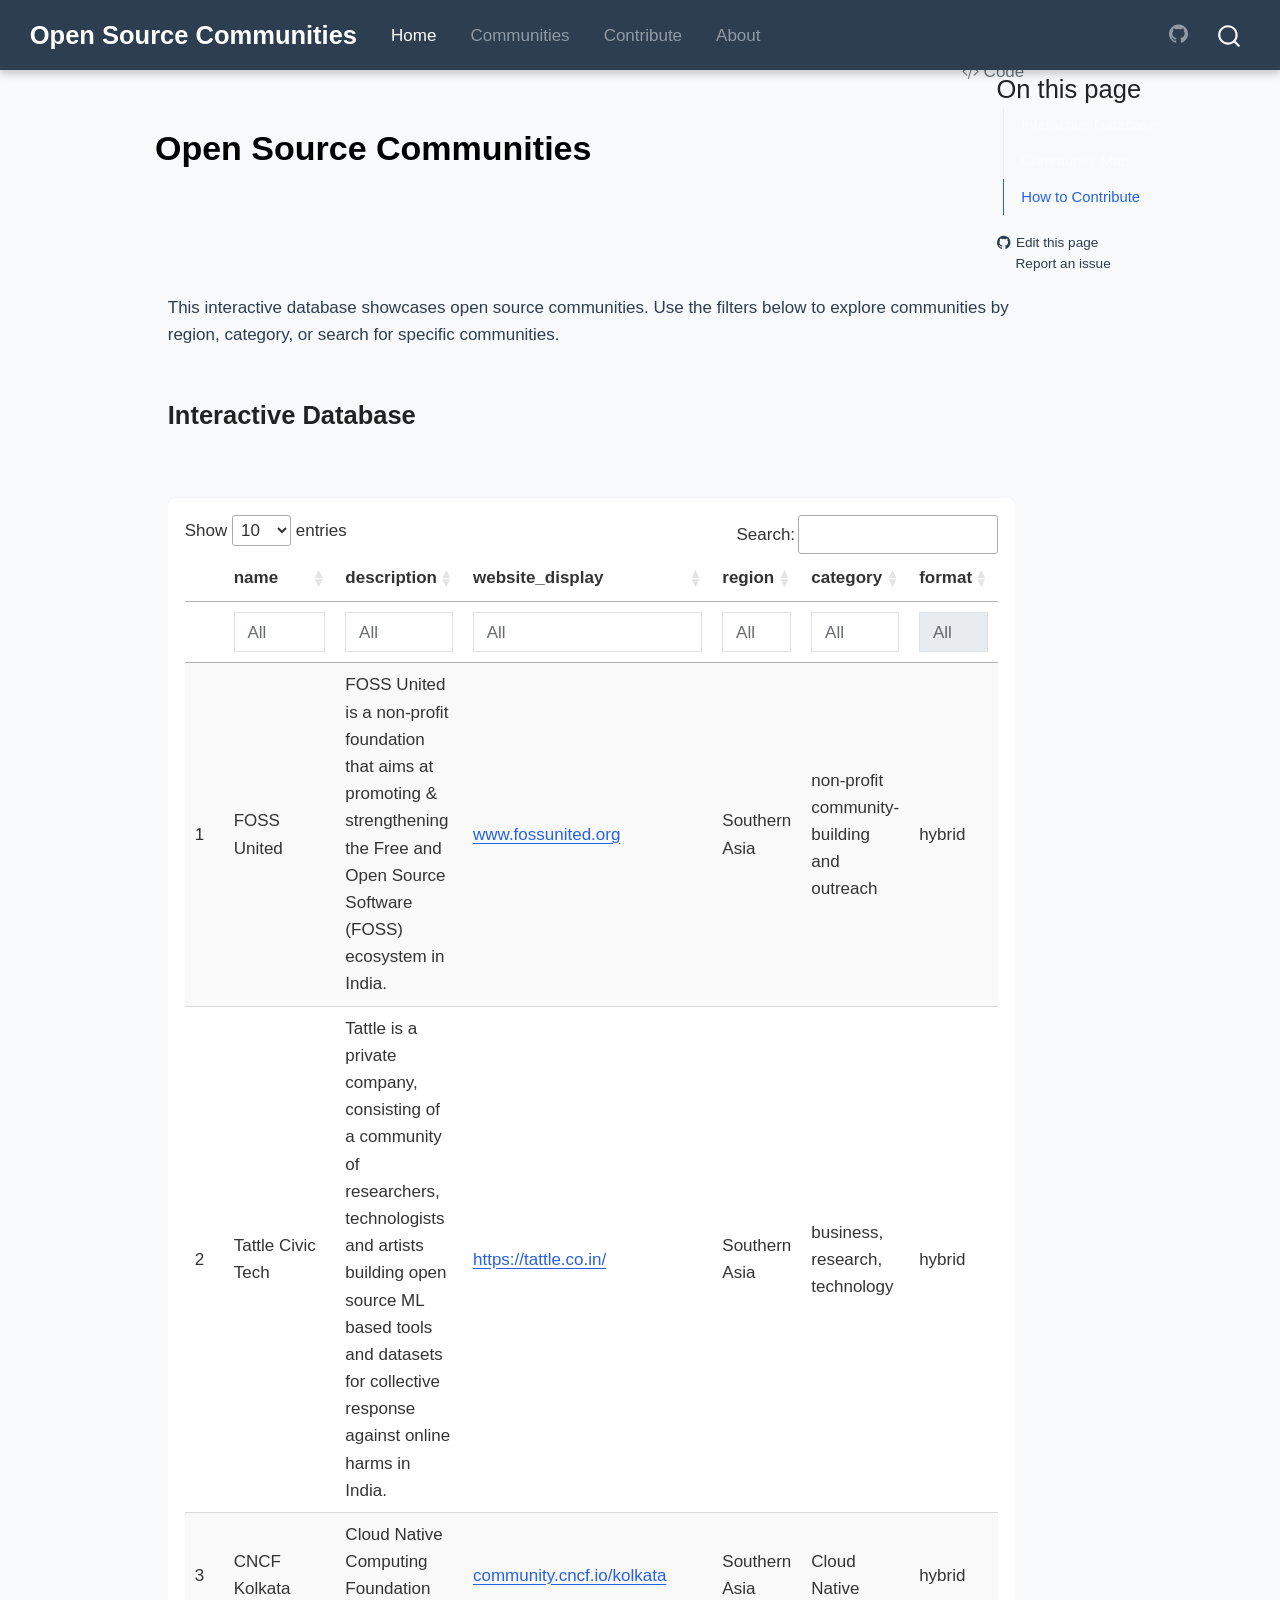
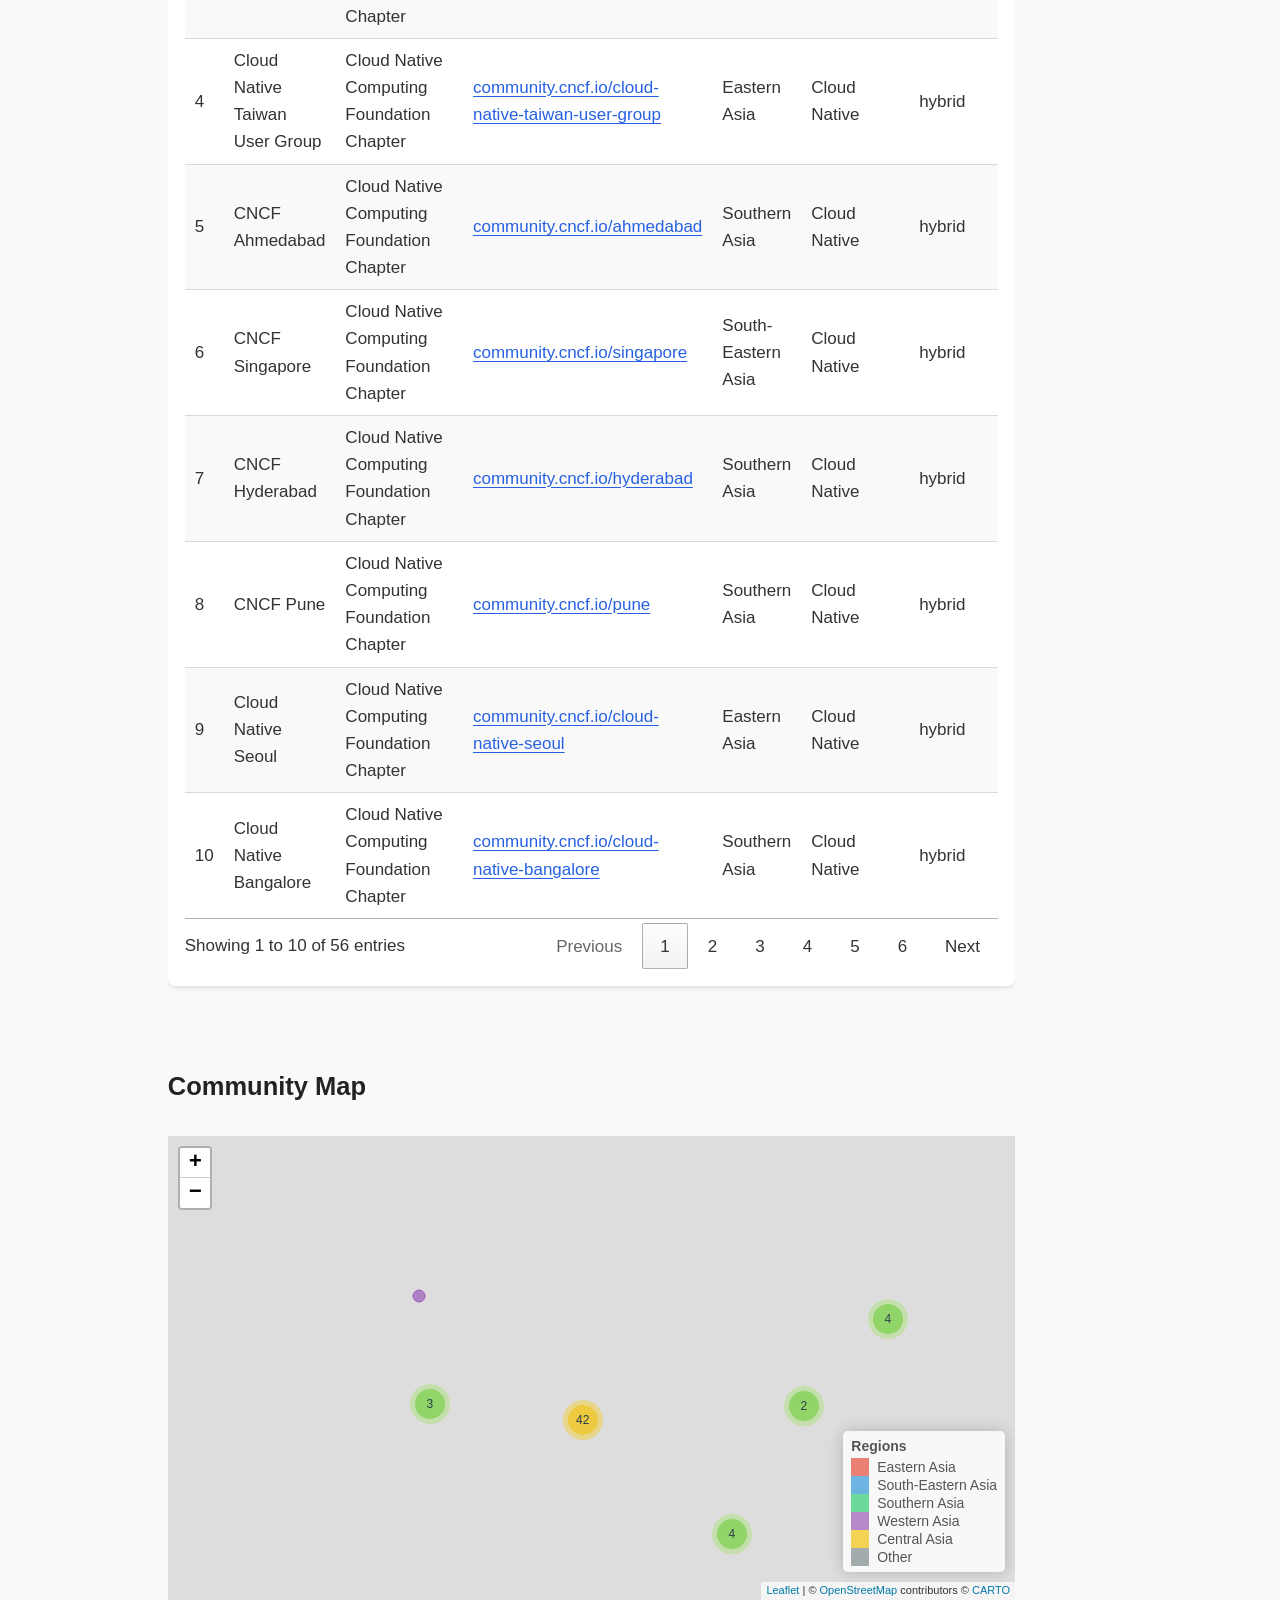
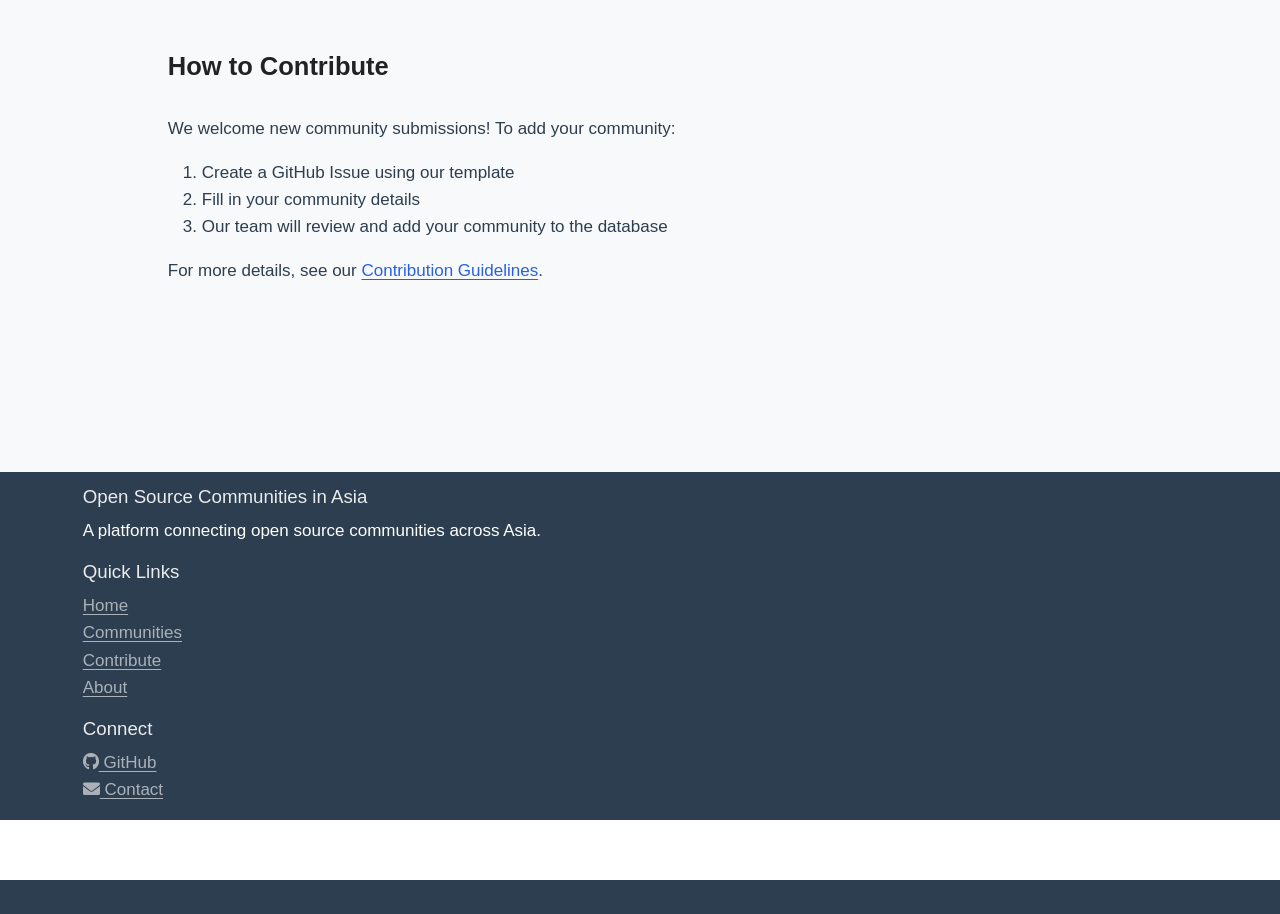
==== commit 928cbd97: "fixed map and links" ====
--- a/docs/index.html
+++ b/docs/index.html
@@ -148,6 +148,16 @@
 <script src="site_libs/leaflet-providers-2.0.0/leaflet-providers_2.0.0.js"></script>
 
 <script src="site_libs/leaflet-providers-plugin-2.2.2/leaflet-providers-plugin.js"></script>
+
+<link href="site_libs/leaflet-markercluster-1.0.5/MarkerCluster.css" rel="stylesheet">
+
+<link href="site_libs/leaflet-markercluster-1.0.5/MarkerCluster.Default.css" rel="stylesheet">
+
+<script src="site_libs/leaflet-markercluster-1.0.5/leaflet.markercluster.js"></script>
+
+<script src="site_libs/leaflet-markercluster-1.0.5/leaflet.markercluster.freezable.js"></script>
+
+<script src="site_libs/leaflet-markercluster-1.0.5/leaflet.markercluster.layersupport.js"></script>
 
 
 
@@ -251,8 +261,8 @@
 <h2 class="mt-5 mb-4 anchored" data-anchor-id="interactive-database">Interactive Database</h2>
 <div class="cell">
 <div class="cell-output-display">
-<div class="datatables html-widget html-fill-item" id="htmlwidget-9b9e2d8418d30307ac1d" style="width:100%;height:auto;"></div>
-<script type="application/json" data-for="htmlwidget-9b9e2d8418d30307ac1d">{"x":{"filter":"top","vertical":false,"filterHTML":"<tr>\n  <td><\/td>\n  <td data-type=\"character\" style=\"vertical-align: top;\">\n    <div class=\"form-group\" style=\"margin-bottom: auto;\">\n      <input type=\"search\" placeholder=\"All\" class=\"form-control\" style=\"width: 100%;\"/>\n    <\/div>\n  <\/td>\n  <td data-type=\"character\" style=\"vertical-align: top;\">\n    <div class=\"form-group\" style=\"margin-bottom: auto;\">\n      <input type=\"search\" placeholder=\"All\" class=\"form-control\" style=\"width: 100%;\"/>\n    <\/div>\n  <\/td>\n  <td data-type=\"character\" style=\"vertical-align: top;\">\n    <div class=\"form-group\" style=\"margin-bottom: auto;\">\n      <input type=\"search\" placeholder=\"All\" class=\"form-control\" style=\"width: 100%;\"/>\n    <\/div>\n  <\/td>\n  <td data-type=\"character\" style=\"vertical-align: top;\">\n    <div class=\"form-group\" style=\"margin-bottom: auto;\">\n      <input type=\"search\" placeholder=\"All\" class=\"form-control\" style=\"width: 100%;\"/>\n    <\/div>\n  <\/td>\n  <td data-type=\"character\" style=\"vertical-align: top;\">\n    <div class=\"form-group\" style=\"margin-bottom: auto;\">\n      <input type=\"search\" placeholder=\"All\" class=\"form-control\" style=\"width: 100%;\"/>\n    <\/div>\n  <\/td>\n  <td data-type=\"character\" style=\"vertical-align: top;\">\n    <div class=\"form-group\" style=\"margin-bottom: auto;\">\n      <input type=\"search\" placeholder=\"All\" class=\"form-control\" style=\"width: 100%;\" disabled=\"\"/>\n    <\/div>\n  <\/td>\n<\/tr>","data":[["1","2","3","4","5","6","7","8","9","10","11","12","13","14","15","16","17","18","19","20","21","22","23","24","25","26","27","28","29","30","31","32","33","34","35","36","37","38","39","40","41","42","43","44","45","46","47","48","49","50","51","52","53","54","55","56"],["FOSS United","Tattle Civic Tech","CNCF Kolkata","Cloud Native Taiwan User Group","CNCF Ahmedabad","CNCF Singapore","CNCF Hyderabad","CNCF Pune","Cloud Native Seoul","Cloud Native Bangalore","CNCF Dubai","CNCF Kochi","Kubernetes Chaos Engineering Meetup Group","CNCF Lahore","CNCF Islamabad","CNCF Chennai","CNCF Kathmandu","CNCF Abu Dhabi","Cloud Native DaLian","Cloud Native Guangzhou","Cloud Native Gurugram","Cloud Native Indore","CNCF Jaipur","Cloud Native Coimbatore","CNCF Indonesia","Cloud Native Trivandrum","CNCF Nashik","Cloud Native Raipur","Cloud Native Noida","CNCF Chandigarh","Cloud Native Guwahati","CNCF Nagpur","Cloud Native Baku","Cloud Native Dhaka","CNCF New Delhi","CNCF Thane","Cloud Native Security India","Cloud Native Surat","Cloud Native Kerala","CNCF Madurai","CNCF Amravati","Cloud Native Vadodara","CNCF Greater Noida","Cloud Native Gandhinagar","Cloud Native Hooghly","Cloud Native Aurangabad","Cloud Native Security Pakistan","Cloud Native Dibrugarh","Cloud Native Kuala Lumpur","Cloud Native Jalandhar","Cloud Native Ho Chi Minh","Kubernetes Sri Lanka","Cloud Native Community Japan","Cloud Native Riyadh","Cloud Native Security Japan","Cloud Native Bihar"],["FOSS United is a non-profit foundation that aims at promoting &amp; strengthening the Free and Open Source Software (FOSS) ecosystem in India.","Tattle is a private company, consisting of a community of researchers, technologists and artists building open source ML based tools and datasets for collective response against online harms in India.","Cloud Native Computing Foundation Chapter","Cloud Native Computing Foundation Chapter","Cloud Native Computing Foundation Chapter","Cloud Native Computing Foundation Chapter","Cloud Native Computing Foundation Chapter","Cloud Native Computing Foundation Chapter","Cloud Native Computing Foundation Chapter","Cloud Native Computing Foundation Chapter","Cloud Native Computing Foundation Chapter","Cloud Native Computing Foundation Chapter","Cloud Native Computing Foundation Chapter","Cloud Native Computing Foundation Chapter","Cloud Native Computing Foundation Chapter","Cloud Native Computing Foundation Chapter","Cloud Native Computing Foundation Chapter","Cloud Native Computing Foundation Chapter","Cloud Native Computing Foundation Chapter","Cloud Native Computing Foundation Chapter","Cloud Native Computing Foundation Chapter","Cloud Native Computing Foundation Chapter","Cloud Native Computing Foundation Chapter","Cloud Native Computing Foundation Chapter","Cloud Native Computing Foundation Chapter","Cloud Native Computing Foundation Chapter","Cloud Native Computing Foundation Chapter","Cloud Native Computing Foundation Chapter","Cloud Native Computing Foundation Chapter","Cloud Native Computing Foundation Chapter","Cloud Native Computing Foundation Chapter","Cloud Native Computing Foundation Chapter","Cloud Native Computing Foundation Chapter","Cloud Native Computing Foundation Chapter","Cloud Native Computing Foundation Chapter","Cloud Native Computing Foundation Chapter","Cloud Native Computing Foundation Chapter","Cloud Native Computing Foundation Chapter","Cloud Native Computing Foundation Chapter","Cloud Native Computing Foundation Chapter","Cloud Native Computing Foundation Chapter","Cloud Native Computing Foundation Chapter","Cloud Native Computing Foundation Chapter","Cloud Native Computing Foundation Chapter","Cloud Native Computing Foundation Chapter","Cloud Native Computing Foundation Chapter","Cloud Native Computing Foundation Chapter","Cloud Native Computing Foundation Chapter","Cloud Native Computing Foundation Chapter","Cloud Native Computing Foundation Chapter","Cloud Native Computing Foundation Chapter","Cloud Native Computing Foundation Chapter","Cloud Native Computing Foundation Chapter","Cloud Native Computing Foundation Chapter","Cloud Native Computing Foundation Chapter","Cloud Native Computing Foundation Chapter"],["www.fossunited.org","https://tattle.co.in/","community.cncf.io/kolkata","community.cncf.io/cloud-native-taiwan-user-group","community.cncf.io/ahmedabad","community.cncf.io/singapore","community.cncf.io/hyderabad","community.cncf.io/pune","community.cncf.io/cloud-native-seoul","community.cncf.io/cloud-native-bangalore","community.cncf.io/dubai","community.cncf.io/kochi","community.cncf.io/kubernetes-chaos-engineering","community.cncf.io/lahore","community.cncf.io/islamabad","community.cncf.io/chennai","community.cncf.io/kathmandu","community.cncf.io/abu-dhabi","community.cncf.io/cloud-native-dalian","community.cncf.io/cloud-native-guangzhou","community.cncf.io/cloud-native-gurugram","community.cncf.io/cloud-native-indore","community.cncf.io/jaipur","community.cncf.io/cloud-native-coimbatore","community.cncf.io/indonesia","community.cncf.io/cloud-native-trivandrum","community.cncf.io/nashik","community.cncf.io/cloud-native-raipur","community.cncf.io/cloud-native-noida","community.cncf.io/chandigarh","community.cncf.io/cloud-native-guwahati","community.cncf.io/nagpur","community.cncf.io/cloud-native-baku","community.cncf.io/cloud-native-dhaka","community.cncf.io/new-delhi","community.cncf.io/thane","community.cncf.io/cloud-native-security-india","community.cncf.io/cloud-native-surat","community.cncf.io/cloud-native-kerala","community.cncf.io/madurai","community.cncf.io/amravati","community.cncf.io/cloud-native-vadodara","community.cncf.io/greater-noida","community.cncf.io/cloud-native-gandhinagar","community.cncf.io/cloud-native-hooghly","community.cncf.io/cloud-native-aurangabad","community.cncf.io/cloud-native-security-pakistan","community.cncf.io/cloud-native-dibrugarh","community.cncf.io/cloud-native-kuala-lumpur","community.cncf.io/cloud-native-jalandhar","community.cncf.io/cloud-native-ho-chi-minh","community.cncf.io/kubernetes-sri-lanka","community.cncf.io/cloud-native-community-japan","community.cncf.io/cloud-native-riyadh","community.cncf.io/cloud-native-security-japan","community.cncf.io/cloud-native-bihar"],["Southern Asia","Southern Asia","Southern Asia","Eastern Asia","Southern Asia","South-Eastern Asia","Southern Asia","Southern Asia","Eastern Asia","Southern Asia","Western Asia","Southern Asia","Southern Asia","Southern Asia","Southern Asia","Southern Asia","Southern Asia","Western Asia","Eastern Asia","Eastern Asia","Southern Asia","Southern Asia","Southern Asia","Southern Asia","South-Eastern Asia","Southern Asia","Southern Asia","Southern Asia","Southern Asia","Southern Asia","Southern Asia","Southern Asia","Western Asia","Southern Asia","Southern Asia","Southern Asia","Southern Asia","Southern Asia","Southern Asia","Southern Asia","Southern Asia","Southern Asia","Southern Asia","Southern Asia","Southern Asia","Southern Asia","Southern Asia","Southern Asia","South-Eastern Asia","Southern Asia","South-Eastern Asia","Southern Asia","Eastern Asia","Western Asia","Eastern Asia","Southern Asia"],["non-profit community-building and outreach","business, research, technology","Cloud Native","Cloud Native","Cloud Native","Cloud Native","Cloud Native","Cloud Native","Cloud Native","Cloud Native","Cloud Native","Cloud Native","Cloud Native,Chaos Engineering","Cloud Native","Cloud Native","Cloud Native","Cloud Native","Cloud Native","Cloud Native","Cloud Native","Cloud Native","Cloud Native","Cloud Native","Cloud Native","Cloud Native","Cloud Native","Cloud Native","Cloud Native","Cloud Native","Cloud Native","Cloud Native","Cloud Native","Cloud Native","Cloud Native","Cloud Native","Cloud Native","Cloud Native,Security","Cloud Native","Cloud Native","Cloud Native","Cloud Native","Cloud Native","Cloud Native","Cloud Native","Cloud Native","Cloud Native","Cloud Native,Security","Cloud Native","Cloud Native","Cloud Native","Cloud Native","Cloud Native","Cloud Native","Cloud Native","Cloud Native,Security","Cloud Native"],["hybrid","hybrid","hybrid","hybrid","hybrid","hybrid","hybrid","hybrid","hybrid","hybrid","hybrid","hybrid","hybrid","hybrid","hybrid","hybrid","hybrid","hybrid","hybrid","hybrid","hybrid","hybrid","hybrid","hybrid","hybrid","hybrid","hybrid","hybrid","hybrid","hybrid","hybrid","hybrid","hybrid","hybrid","hybrid","hybrid","hybrid","hybrid","hybrid","hybrid","hybrid","hybrid","hybrid","hybrid","hybrid","hybrid","hybrid","hybrid","hybrid","hybrid","hybrid","hybrid","hybrid","hybrid","hybrid","hybrid"]],"container":"<table class=\"display\">\n  <thead>\n    <tr>\n      <th> <\/th>\n      <th>name<\/th>\n      <th>description<\/th>\n      <th>website<\/th>\n      <th>region<\/th>\n      <th>category<\/th>\n      <th>format<\/th>\n    <\/tr>\n  <\/thead>\n<\/table>","options":{"pageLength":10,"autoWidth":false,"scrollX":false,"columnDefs":[{"width":"17%","targets":0},{"width":"30%","targets":1},{"width":"13%","targets":2},{"width":"13%","targets":3},{"width":"13%","targets":4},{"width":"10%","targets":5},{"orderable":false,"targets":0},{"name":" ","targets":0},{"name":"name","targets":1},{"name":"description","targets":2},{"name":"website","targets":3},{"name":"region","targets":4},{"name":"category","targets":5},{"name":"format","targets":6}],"initComplete":"\n      function(settings, json) {\n        var table = this.api();\n        \n        // Create select filter for format column (6th column, index 5)\n        var formatColumn = table.column(5);\n        var formatSelect = $('<select><option value=\"\">All<\/option><option value=\"in-person\">In-Person<\/option><option value=\"virtual\">Virtual<\/option><option value=\"hybrid\">Hybrid<\/option><\/select>')\n          .appendTo($(formatColumn.header()).closest('tr').siblings('.filters').children().eq(5).empty())\n          .on('change', function() {\n            formatColumn\n              .search($(this).val() ? '^' + $(this).val() + '$' : '', true, false)\n              .draw();\n          });\n      }\n    ","order":[],"orderClasses":false,"orderCellsTop":true}},"evals":["options.initComplete"],"jsHooks":[]}</script>
+<div class="datatables html-widget html-fill-item" id="htmlwidget-31fa518101b8934e834b" style="width:100%;height:auto;"></div>
+<script type="application/json" data-for="htmlwidget-31fa518101b8934e834b">{"x":{"filter":"top","vertical":false,"filterHTML":"<tr>\n  <td><\/td>\n  <td data-type=\"character\" style=\"vertical-align: top;\">\n    <div class=\"form-group\" style=\"margin-bottom: auto;\">\n      <input type=\"search\" placeholder=\"All\" class=\"form-control\" style=\"width: 100%;\"/>\n    <\/div>\n  <\/td>\n  <td data-type=\"character\" style=\"vertical-align: top;\">\n    <div class=\"form-group\" style=\"margin-bottom: auto;\">\n      <input type=\"search\" placeholder=\"All\" class=\"form-control\" style=\"width: 100%;\"/>\n    <\/div>\n  <\/td>\n  <td data-type=\"character\" style=\"vertical-align: top;\">\n    <div class=\"form-group\" style=\"margin-bottom: auto;\">\n      <input type=\"search\" placeholder=\"All\" class=\"form-control\" style=\"width: 100%;\"/>\n    <\/div>\n  <\/td>\n  <td data-type=\"character\" style=\"vertical-align: top;\">\n    <div class=\"form-group\" style=\"margin-bottom: auto;\">\n      <input type=\"search\" placeholder=\"All\" class=\"form-control\" style=\"width: 100%;\"/>\n    <\/div>\n  <\/td>\n  <td data-type=\"character\" style=\"vertical-align: top;\">\n    <div class=\"form-group\" style=\"margin-bottom: auto;\">\n      <input type=\"search\" placeholder=\"All\" class=\"form-control\" style=\"width: 100%;\"/>\n    <\/div>\n  <\/td>\n  <td data-type=\"character\" style=\"vertical-align: top;\">\n    <div class=\"form-group\" style=\"margin-bottom: auto;\">\n      <input type=\"search\" placeholder=\"All\" class=\"form-control\" style=\"width: 100%;\" disabled=\"\"/>\n    <\/div>\n  <\/td>\n<\/tr>","data":[["1","2","3","4","5","6","7","8","9","10","11","12","13","14","15","16","17","18","19","20","21","22","23","24","25","26","27","28","29","30","31","32","33","34","35","36","37","38","39","40","41","42","43","44","45","46","47","48","49","50","51","52","53","54","55","56"],["FOSS United","Tattle Civic Tech","CNCF Kolkata","Cloud Native Taiwan User Group","CNCF Ahmedabad","CNCF Singapore","CNCF Hyderabad","CNCF Pune","Cloud Native Seoul","Cloud Native Bangalore","CNCF Dubai","CNCF Kochi","Kubernetes Chaos Engineering Meetup Group","CNCF Lahore","CNCF Islamabad","CNCF Chennai","CNCF Kathmandu","CNCF Abu Dhabi","Cloud Native DaLian","Cloud Native Guangzhou","Cloud Native Gurugram","Cloud Native Indore","CNCF Jaipur","Cloud Native Coimbatore","CNCF Indonesia","Cloud Native Trivandrum","CNCF Nashik","Cloud Native Raipur","Cloud Native Noida","CNCF Chandigarh","Cloud Native Guwahati","CNCF Nagpur","Cloud Native Baku","Cloud Native Dhaka","CNCF New Delhi","CNCF Thane","Cloud Native Security India","Cloud Native Surat","Cloud Native Kerala","CNCF Madurai","CNCF Amravati","Cloud Native Vadodara","CNCF Greater Noida","Cloud Native Gandhinagar","Cloud Native Hooghly","Cloud Native Aurangabad","Cloud Native Security Pakistan","Cloud Native Dibrugarh","Cloud Native Kuala Lumpur","Cloud Native Jalandhar","Cloud Native Ho Chi Minh","Kubernetes Sri Lanka","Cloud Native Community Japan","Cloud Native Riyadh","Cloud Native Security Japan","Cloud Native Bihar"],["FOSS United is a non-profit foundation that aims at promoting & strengthening the Free and Open Source Software (FOSS) ecosystem in India.","Tattle is a private company, consisting of a community of researchers, technologists and artists building open source ML based tools and datasets for collective response against online harms in India.","Cloud Native Computing Foundation Chapter","Cloud Native Computing Foundation Chapter","Cloud Native Computing Foundation Chapter","Cloud Native Computing Foundation Chapter","Cloud Native Computing Foundation Chapter","Cloud Native Computing Foundation Chapter","Cloud Native Computing Foundation Chapter","Cloud Native Computing Foundation Chapter","Cloud Native Computing Foundation Chapter","Cloud Native Computing Foundation Chapter","Cloud Native Computing Foundation Chapter","Cloud Native Computing Foundation Chapter","Cloud Native Computing Foundation Chapter","Cloud Native Computing Foundation Chapter","Cloud Native Computing Foundation Chapter","Cloud Native Computing Foundation Chapter","Cloud Native Computing Foundation Chapter","Cloud Native Computing Foundation Chapter","Cloud Native Computing Foundation Chapter","Cloud Native Computing Foundation Chapter","Cloud Native Computing Foundation Chapter","Cloud Native Computing Foundation Chapter","Cloud Native Computing Foundation Chapter","Cloud Native Computing Foundation Chapter","Cloud Native Computing Foundation Chapter","Cloud Native Computing Foundation Chapter","Cloud Native Computing Foundation Chapter","Cloud Native Computing Foundation Chapter","Cloud Native Computing Foundation Chapter","Cloud Native Computing Foundation Chapter","Cloud Native Computing Foundation Chapter","Cloud Native Computing Foundation Chapter","Cloud Native Computing Foundation Chapter","Cloud Native Computing Foundation Chapter","Cloud Native Computing Foundation Chapter","Cloud Native Computing Foundation Chapter","Cloud Native Computing Foundation Chapter","Cloud Native Computing Foundation Chapter","Cloud Native Computing Foundation Chapter","Cloud Native Computing Foundation Chapter","Cloud Native Computing Foundation Chapter","Cloud Native Computing Foundation Chapter","Cloud Native Computing Foundation Chapter","Cloud Native Computing Foundation Chapter","Cloud Native Computing Foundation Chapter","Cloud Native Computing Foundation Chapter","Cloud Native Computing Foundation Chapter","Cloud Native Computing Foundation Chapter","Cloud Native Computing Foundation Chapter","Cloud Native Computing Foundation Chapter","Cloud Native Computing Foundation Chapter","Cloud Native Computing Foundation Chapter","Cloud Native Computing Foundation Chapter","Cloud Native Computing Foundation Chapter"],["<a href='https://www.fossunited.org' target='_blank'>www.fossunited.org<\/a>","<a href='https://tattle.co.in/' target='_blank'>https://tattle.co.in/<\/a>","<a href='https://community.cncf.io/kolkata' target='_blank'>community.cncf.io/kolkata<\/a>","<a href='https://community.cncf.io/cloud-native-taiwan-user-group' target='_blank'>community.cncf.io/cloud-native-taiwan-user-group<\/a>","<a href='https://community.cncf.io/ahmedabad' target='_blank'>community.cncf.io/ahmedabad<\/a>","<a href='https://community.cncf.io/singapore' target='_blank'>community.cncf.io/singapore<\/a>","<a href='https://community.cncf.io/hyderabad' target='_blank'>community.cncf.io/hyderabad<\/a>","<a href='https://community.cncf.io/pune' target='_blank'>community.cncf.io/pune<\/a>","<a href='https://community.cncf.io/cloud-native-seoul' target='_blank'>community.cncf.io/cloud-native-seoul<\/a>","<a href='https://community.cncf.io/cloud-native-bangalore' target='_blank'>community.cncf.io/cloud-native-bangalore<\/a>","<a href='https://community.cncf.io/dubai' target='_blank'>community.cncf.io/dubai<\/a>","<a href='https://community.cncf.io/kochi' target='_blank'>community.cncf.io/kochi<\/a>","<a href='https://community.cncf.io/kubernetes-chaos-engineering' target='_blank'>community.cncf.io/kubernetes-chaos-engineering<\/a>","<a href='https://community.cncf.io/lahore' target='_blank'>community.cncf.io/lahore<\/a>","<a href='https://community.cncf.io/islamabad' target='_blank'>community.cncf.io/islamabad<\/a>","<a href='https://community.cncf.io/chennai' target='_blank'>community.cncf.io/chennai<\/a>","<a href='https://community.cncf.io/kathmandu' target='_blank'>community.cncf.io/kathmandu<\/a>","<a href='https://community.cncf.io/abu-dhabi' target='_blank'>community.cncf.io/abu-dhabi<\/a>","<a href='https://community.cncf.io/cloud-native-dalian' target='_blank'>community.cncf.io/cloud-native-dalian<\/a>","<a href='https://community.cncf.io/cloud-native-guangzhou' target='_blank'>community.cncf.io/cloud-native-guangzhou<\/a>","<a href='https://community.cncf.io/cloud-native-gurugram' target='_blank'>community.cncf.io/cloud-native-gurugram<\/a>","<a href='https://community.cncf.io/cloud-native-indore' target='_blank'>community.cncf.io/cloud-native-indore<\/a>","<a href='https://community.cncf.io/jaipur' target='_blank'>community.cncf.io/jaipur<\/a>","<a href='https://community.cncf.io/cloud-native-coimbatore' target='_blank'>community.cncf.io/cloud-native-coimbatore<\/a>","<a href='https://community.cncf.io/indonesia' target='_blank'>community.cncf.io/indonesia<\/a>","<a href='https://community.cncf.io/cloud-native-trivandrum' target='_blank'>community.cncf.io/cloud-native-trivandrum<\/a>","<a href='https://community.cncf.io/nashik' target='_blank'>community.cncf.io/nashik<\/a>","<a href='https://community.cncf.io/cloud-native-raipur' target='_blank'>community.cncf.io/cloud-native-raipur<\/a>","<a href='https://community.cncf.io/cloud-native-noida' target='_blank'>community.cncf.io/cloud-native-noida<\/a>","<a href='https://community.cncf.io/chandigarh' target='_blank'>community.cncf.io/chandigarh<\/a>","<a href='https://community.cncf.io/cloud-native-guwahati' target='_blank'>community.cncf.io/cloud-native-guwahati<\/a>","<a href='https://community.cncf.io/nagpur' target='_blank'>community.cncf.io/nagpur<\/a>","<a href='https://community.cncf.io/cloud-native-baku' target='_blank'>community.cncf.io/cloud-native-baku<\/a>","<a href='https://community.cncf.io/cloud-native-dhaka' target='_blank'>community.cncf.io/cloud-native-dhaka<\/a>","<a href='https://community.cncf.io/new-delhi' target='_blank'>community.cncf.io/new-delhi<\/a>","<a href='https://community.cncf.io/thane' target='_blank'>community.cncf.io/thane<\/a>","<a href='https://community.cncf.io/cloud-native-security-india' target='_blank'>community.cncf.io/cloud-native-security-india<\/a>","<a href='https://community.cncf.io/cloud-native-surat' target='_blank'>community.cncf.io/cloud-native-surat<\/a>","<a href='https://community.cncf.io/cloud-native-kerala' target='_blank'>community.cncf.io/cloud-native-kerala<\/a>","<a href='https://community.cncf.io/madurai' target='_blank'>community.cncf.io/madurai<\/a>","<a href='https://community.cncf.io/amravati' target='_blank'>community.cncf.io/amravati<\/a>","<a href='https://community.cncf.io/cloud-native-vadodara' target='_blank'>community.cncf.io/cloud-native-vadodara<\/a>","<a href='https://community.cncf.io/greater-noida' target='_blank'>community.cncf.io/greater-noida<\/a>","<a href='https://community.cncf.io/cloud-native-gandhinagar' target='_blank'>community.cncf.io/cloud-native-gandhinagar<\/a>","<a href='https://community.cncf.io/cloud-native-hooghly' target='_blank'>community.cncf.io/cloud-native-hooghly<\/a>","<a href='https://community.cncf.io/cloud-native-aurangabad' target='_blank'>community.cncf.io/cloud-native-aurangabad<\/a>","<a href='https://community.cncf.io/cloud-native-security-pakistan' target='_blank'>community.cncf.io/cloud-native-security-pakistan<\/a>","<a href='https://community.cncf.io/cloud-native-dibrugarh' target='_blank'>community.cncf.io/cloud-native-dibrugarh<\/a>","<a href='https://community.cncf.io/cloud-native-kuala-lumpur' target='_blank'>community.cncf.io/cloud-native-kuala-lumpur<\/a>","<a href='https://community.cncf.io/cloud-native-jalandhar' target='_blank'>community.cncf.io/cloud-native-jalandhar<\/a>","<a href='https://community.cncf.io/cloud-native-ho-chi-minh' target='_blank'>community.cncf.io/cloud-native-ho-chi-minh<\/a>","<a href='https://community.cncf.io/kubernetes-sri-lanka' target='_blank'>community.cncf.io/kubernetes-sri-lanka<\/a>","<a href='https://community.cncf.io/cloud-native-community-japan' target='_blank'>community.cncf.io/cloud-native-community-japan<\/a>","<a href='https://community.cncf.io/cloud-native-riyadh' target='_blank'>community.cncf.io/cloud-native-riyadh<\/a>","<a href='https://community.cncf.io/cloud-native-security-japan' target='_blank'>community.cncf.io/cloud-native-security-japan<\/a>","<a href='https://community.cncf.io/cloud-native-bihar' target='_blank'>community.cncf.io/cloud-native-bihar<\/a>"],["Southern Asia","Southern Asia","Southern Asia","Eastern Asia","Southern Asia","South-Eastern Asia","Southern Asia","Southern Asia","Eastern Asia","Southern Asia","Western Asia","Southern Asia","Southern Asia","Southern Asia","Southern Asia","Southern Asia","Southern Asia","Western Asia","Eastern Asia","Eastern Asia","Southern Asia","Southern Asia","Southern Asia","Southern Asia","South-Eastern Asia","Southern Asia","Southern Asia","Southern Asia","Southern Asia","Southern Asia","Southern Asia","Southern Asia","Western Asia","Southern Asia","Southern Asia","Southern Asia","Southern Asia","Southern Asia","Southern Asia","Southern Asia","Southern Asia","Southern Asia","Southern Asia","Southern Asia","Southern Asia","Southern Asia","Southern Asia","Southern Asia","South-Eastern Asia","Southern Asia","South-Eastern Asia","Southern Asia","Eastern Asia","Western Asia","Eastern Asia","Southern Asia"],["non-profit community-building and outreach","business, research, technology","Cloud Native","Cloud Native","Cloud Native","Cloud Native","Cloud Native","Cloud Native","Cloud Native","Cloud Native","Cloud Native","Cloud Native","Cloud Native,Chaos Engineering","Cloud Native","Cloud Native","Cloud Native","Cloud Native","Cloud Native","Cloud Native","Cloud Native","Cloud Native","Cloud Native","Cloud Native","Cloud Native","Cloud Native","Cloud Native","Cloud Native","Cloud Native","Cloud Native","Cloud Native","Cloud Native","Cloud Native","Cloud Native","Cloud Native","Cloud Native","Cloud Native","Cloud Native,Security","Cloud Native","Cloud Native","Cloud Native","Cloud Native","Cloud Native","Cloud Native","Cloud Native","Cloud Native","Cloud Native","Cloud Native,Security","Cloud Native","Cloud Native","Cloud Native","Cloud Native","Cloud Native","Cloud Native","Cloud Native","Cloud Native,Security","Cloud Native"],["hybrid","hybrid","hybrid","hybrid","hybrid","hybrid","hybrid","hybrid","hybrid","hybrid","hybrid","hybrid","hybrid","hybrid","hybrid","hybrid","hybrid","hybrid","hybrid","hybrid","hybrid","hybrid","hybrid","hybrid","hybrid","hybrid","hybrid","hybrid","hybrid","hybrid","hybrid","hybrid","hybrid","hybrid","hybrid","hybrid","hybrid","hybrid","hybrid","hybrid","hybrid","hybrid","hybrid","hybrid","hybrid","hybrid","hybrid","hybrid","hybrid","hybrid","hybrid","hybrid","hybrid","hybrid","hybrid","hybrid"]],"container":"<table class=\"display\">\n  <thead>\n    <tr>\n      <th> <\/th>\n      <th>name<\/th>\n      <th>description<\/th>\n      <th>website_display<\/th>\n      <th>region<\/th>\n      <th>category<\/th>\n      <th>format<\/th>\n    <\/tr>\n  <\/thead>\n<\/table>","options":{"pageLength":10,"autoWidth":false,"scrollX":false,"columnDefs":[{"width":"17%","targets":0},{"width":"30%","targets":1},{"width":"13%","targets":2,"render":"function(data, type, row) { return type === 'display' ? data : data.replace(/<.*?>/g, ''); }"},{"width":"13%","targets":3},{"width":"13%","targets":4},{"width":"10%","targets":5},{"orderable":false,"targets":0},{"name":" ","targets":0},{"name":"name","targets":1},{"name":"description","targets":2},{"name":"website_display","targets":3},{"name":"region","targets":4},{"name":"category","targets":5},{"name":"format","targets":6}],"initComplete":"\n      function(settings, json) {\n        var table = this.api();\n        \n        // Create select filter for format column (6th column, index 5)\n        var formatColumn = table.column(5);\n        var formatSelect = $('<select><option value=\"\">All<\/option><option value=\"in-person\">In-Person<\/option><option value=\"virtual\">Virtual<\/option><option value=\"hybrid\">Hybrid<\/option><\/select>')\n          .appendTo($(formatColumn.header()).closest('tr').siblings('.filters').children().eq(5).empty())\n          .on('change', function() {\n            formatColumn\n              .search($(this).val() ? '^' + $(this).val() + '$' : '', true, false)\n              .draw();\n          });\n      }\n    ","order":[],"orderClasses":false,"orderCellsTop":true}},"evals":["options.columnDefs.2.render","options.initComplete"],"jsHooks":[]}</script>
 </div>
 </div>
 </section>
@@ -260,8 +270,8 @@
 <h2 class="mt-5 mb-4 anchored" data-anchor-id="community-map">Community Map</h2>
 <div class="cell">
 <div class="cell-output-display">
-<div class="leaflet html-widget html-fill-item" id="htmlwidget-a3c02028b945a81290b0" style="width:100%;height:464px;"></div>
-<script type="application/json" data-for="htmlwidget-a3c02028b945a81290b0">{"x":{"options":{"crs":{"crsClass":"L.CRS.EPSG3857","code":null,"proj4def":null,"projectedBounds":null,"options":{}}},"calls":[{"method":"addProviderTiles","args":["CartoDB.Positron",null,null,{"errorTileUrl":"","noWrap":false,"detectRetina":false}]},{"method":"addCircleMarkers","args":[[35,10,23,35],[115,106,80,40],[19.59591794226542,16,51.84592558726288,16],null,"Regions",{"interactive":true,"className":"","stroke":true,"color":["#e74c3c","#3498db","#2ecc71","#9b59b6"],"weight":2,"opacity":0.5,"fill":true,"fillColor":["#e74c3c","#3498db","#2ecc71","#9b59b6"],"fillOpacity":0.4},null,null,["<h4>Eastern Asia<\/h4><p><b>6 communities<\/b><\/p><div style='max-height: 200px; overflow-y: auto;'><b>Cloud Native Taiwan User Group<\/b><br>Cloud Native Computing Foundation Chapter<br><br><b>Cloud Native Seoul<\/b><br>Cloud Native Computing Foundation Chapter<br><br><b>Cloud Native DaLian<\/b><br>Cloud Native Computing Foundation Chapter<br><br><b>Cloud Native Guangzhou<\/b><br>Cloud Native Computing Foundation Chapter<br><br><b>Cloud Native Community Japan<\/b><br>Cloud Native Computing Foundation Chapter<br><br><b>Cloud Native Security Japan<\/b><br>Cloud Native Computing Foundation Chapter<\/div>","<h4>South-Eastern Asia<\/h4><p><b>4 communities<\/b><\/p><div style='max-height: 200px; overflow-y: auto;'><b>CNCF Singapore<\/b><br>Cloud Native Computing Foundation Chapter<br><br><b>CNCF Indonesia<\/b><br>Cloud Native Computing Foundation Chapter<br><br><b>Cloud Native Kuala Lumpur<\/b><br>Cloud Native Computing Foundation Chapter<br><br><b>Cloud Native Ho Chi Minh<\/b><br>Cloud Native Computing Foundation Chapter<\/div>","<h4>Southern Asia<\/h4><p><b>42 communities<\/b><\/p><div style='max-height: 200px; overflow-y: auto;'><b>FOSS United<\/b><br>FOSS United is a non-profit foundation that aims at promoting & strengthening the Free and Open Source Software (FOSS) ecosystem in India.<br><br><b>Tattle Civic Tech<\/b><br>Tattle is a private company, consisting of a community of researchers, technologists and artists building open source ML based tools and datasets for collective response against online harms in India.<br><br><b>CNCF Kolkata<\/b><br>Cloud Native Computing Foundation Chapter<br><br><b>CNCF Ahmedabad<\/b><br>Cloud Native Computing Foundation Chapter<br><br><b>CNCF Hyderabad<\/b><br>Cloud Native Computing Foundation Chapter<br><br><b>CNCF Pune<\/b><br>Cloud Native Computing Foundation Chapter<br><br><b>Cloud Native Bangalore<\/b><br>Cloud Native Computing Foundation Chapter<br><br><b>CNCF Kochi<\/b><br>Cloud Native Computing Foundation Chapter<br><br><b>Kubernetes Chaos Engineering Meetup Group<\/b><br>Cloud Native Computing Foundation Chapter<br><br><b>CNCF Lahore<\/b><br>Cloud Native Computing Foundation Chapter<br><br><b>CNCF Islamabad<\/b><br>Cloud Native Computing Foundation Chapter<br><br><b>CNCF Chennai<\/b><br>Cloud Native Computing Foundation Chapter<br><br><b>CNCF Kathmandu<\/b><br>Cloud Native Computing Foundation Chapter<br><br><b>Cloud Native Gurugram<\/b><br>Cloud Native Computing Foundation Chapter<br><br><b>Cloud Native Indore<\/b><br>Cloud Native Computing Foundation Chapter<br><br><b>CNCF Jaipur<\/b><br>Cloud Native Computing Foundation Chapter<br><br><b>Cloud Native Coimbatore<\/b><br>Cloud Native Computing Foundation Chapter<br><br><b>Cloud Native Trivandrum<\/b><br>Cloud Native Computing Foundation Chapter<br><br><b>CNCF Nashik<\/b><br>Cloud Native Computing Foundation Chapter<br><br><b>Cloud Native Raipur<\/b><br>Cloud Native Computing Foundation Chapter<br><br><b>Cloud Native Noida<\/b><br>Cloud Native Computing Foundation Chapter<br><br><b>CNCF Chandigarh<\/b><br>Cloud Native Computing Foundation Chapter<br><br><b>Cloud Native Guwahati<\/b><br>Cloud Native Computing Foundation Chapter<br><br><b>CNCF Nagpur<\/b><br>Cloud Native Computing Foundation Chapter<br><br><b>Cloud Native Dhaka<\/b><br>Cloud Native Computing Foundation Chapter<br><br><b>CNCF New Delhi<\/b><br>Cloud Native Computing Foundation Chapter<br><br><b>CNCF Thane<\/b><br>Cloud Native Computing Foundation Chapter<br><br><b>Cloud Native Security India<\/b><br>Cloud Native Computing Foundation Chapter<br><br><b>Cloud Native Surat<\/b><br>Cloud Native Computing Foundation Chapter<br><br><b>Cloud Native Kerala<\/b><br>Cloud Native Computing Foundation Chapter<br><br><b>CNCF Madurai<\/b><br>Cloud Native Computing Foundation Chapter<br><br><b>CNCF Amravati<\/b><br>Cloud Native Computing Foundation Chapter<br><br><b>Cloud Native Vadodara<\/b><br>Cloud Native Computing Foundation Chapter<br><br><b>CNCF Greater Noida<\/b><br>Cloud Native Computing Foundation Chapter<br><br><b>Cloud Native Gandhinagar<\/b><br>Cloud Native Computing Foundation Chapter<br><br><b>Cloud Native Hooghly<\/b><br>Cloud Native Computing Foundation Chapter<br><br><b>Cloud Native Aurangabad<\/b><br>Cloud Native Computing Foundation Chapter<br><br><b>Cloud Native Security Pakistan<\/b><br>Cloud Native Computing Foundation Chapter<br><br><b>Cloud Native Dibrugarh<\/b><br>Cloud Native Computing Foundation Chapter<br><br><b>Cloud Native Jalandhar<\/b><br>Cloud Native Computing Foundation Chapter<br><br><b>Kubernetes Sri Lanka<\/b><br>Cloud Native Computing Foundation Chapter<br><br><b>Cloud Native Bihar<\/b><br>Cloud Native Computing Foundation Chapter<\/div>","<h4>Western Asia<\/h4><p><b>4 communities<\/b><\/p><div style='max-height: 200px; overflow-y: auto;'><b>CNCF Dubai<\/b><br>Cloud Native Computing Foundation Chapter<br><br><b>CNCF Abu Dhabi<\/b><br>Cloud Native Computing Foundation Chapter<br><br><b>Cloud Native Baku<\/b><br>Cloud Native Computing Foundation Chapter<br><br><b>Cloud Native Riyadh<\/b><br>Cloud Native Computing Foundation Chapter<\/div>"],null,null,{"interactive":false,"permanent":false,"direction":"auto","opacity":1,"offset":[0,0],"textsize":"10px","textOnly":false,"className":"","sticky":true},null]},{"method":"addCircleMarkers","args":[[20.5937,20.5937,20.5937,25.033,20.5937,1.3521,17.385,20.5937,37.5665,20.5937,25.2048,20.5937,20.5937,33.6007,20.5937,27.7172,24.4539,35.8617,35.8617,20.5937,20.5937,20.5937,20.5937,-6.2088,20.5937,20.5937,20.5937,20.5937,20.5937,20.5937,20.5937,28.6139,20.5937,20.5937,20.5937,20.5937,20.5937,20.5937,20.5937,20.5937,20.5937,20.5937,20.5937,20.5937,20.5937,35.6762,35.6762,20.5937],[78.9629,78.9629,78.9629,121.5654,78.9629,103.8198,78.4867,78.9629,126.978,78.9629,55.2708,78.9629,78.9629,73.06789999999999,78.9629,85.324,54.3773,104.1954,104.1954,78.9629,78.9629,78.9629,78.9629,106.8456,78.9629,78.9629,78.9629,78.9629,78.9629,78.9629,78.9629,77.209,78.9629,78.9629,78.9629,78.9629,78.9629,78.9629,78.9629,78.9629,78.9629,78.9629,78.9629,78.9629,78.9629,139.6503,139.6503,78.9629],6,null,"Communities",{"interactive":true,"className":"","stroke":true,"color":"#2c3e50","weight":1,"opacity":0.5,"fill":true,"fillColor":"#2c3e50","fillOpacity":0.8},null,null,["<h4>FOSS United<\/h4><p>FOSS United is a non-profit foundation that aims at promoting & strengthening the Free and Open Source Software (FOSS) ecosystem in India.<\/p>","<h4>Tattle Civic Tech<\/h4><p>Tattle is a private company, consisting of a community of researchers, technologists and artists building open source ML based tools and datasets for collective response against online harms in India.<\/p>","<h4>CNCF Kolkata<\/h4><p>Cloud Native Computing Foundation Chapter<\/p>","<h4>Cloud Native Taiwan User Group<\/h4><p>Cloud Native Computing Foundation Chapter<\/p>","<h4>CNCF Ahmedabad<\/h4><p>Cloud Native Computing Foundation Chapter<\/p>","<h4>CNCF Singapore<\/h4><p>Cloud Native Computing Foundation Chapter<\/p>","<h4>CNCF Hyderabad<\/h4><p>Cloud Native Computing Foundation Chapter<\/p>","<h4>CNCF Pune<\/h4><p>Cloud Native Computing Foundation Chapter<\/p>","<h4>Cloud Native Seoul<\/h4><p>Cloud Native Computing Foundation Chapter<\/p>","<h4>Cloud Native Bangalore<\/h4><p>Cloud Native Computing Foundation Chapter<\/p>","<h4>CNCF Dubai<\/h4><p>Cloud Native Computing Foundation Chapter<\/p>","<h4>CNCF Kochi<\/h4><p>Cloud Native Computing Foundation Chapter<\/p>","<h4>Kubernetes Chaos Engineering Meetup Group<\/h4><p>Cloud Native Computing Foundation Chapter<\/p>","<h4>CNCF Islamabad<\/h4><p>Cloud Native Computing Foundation Chapter<\/p>","<h4>CNCF Chennai<\/h4><p>Cloud Native Computing Foundation Chapter<\/p>","<h4>CNCF Kathmandu<\/h4><p>Cloud Native Computing Foundation Chapter<\/p>","<h4>CNCF Abu Dhabi<\/h4><p>Cloud Native Computing Foundation Chapter<\/p>","<h4>Cloud Native DaLian<\/h4><p>Cloud Native Computing Foundation Chapter<\/p>","<h4>Cloud Native Guangzhou<\/h4><p>Cloud Native Computing Foundation Chapter<\/p>","<h4>Cloud Native Gurugram<\/h4><p>Cloud Native Computing Foundation Chapter<\/p>","<h4>Cloud Native Indore<\/h4><p>Cloud Native Computing Foundation Chapter<\/p>","<h4>CNCF Jaipur<\/h4><p>Cloud Native Computing Foundation Chapter<\/p>","<h4>Cloud Native Coimbatore<\/h4><p>Cloud Native Computing Foundation Chapter<\/p>","<h4>CNCF Indonesia<\/h4><p>Cloud Native Computing Foundation Chapter<\/p>","<h4>Cloud Native Trivandrum<\/h4><p>Cloud Native Computing Foundation Chapter<\/p>","<h4>CNCF Nashik<\/h4><p>Cloud Native Computing Foundation Chapter<\/p>","<h4>Cloud Native Raipur<\/h4><p>Cloud Native Computing Foundation Chapter<\/p>","<h4>Cloud Native Noida<\/h4><p>Cloud Native Computing Foundation Chapter<\/p>","<h4>CNCF Chandigarh<\/h4><p>Cloud Native Computing Foundation Chapter<\/p>","<h4>Cloud Native Guwahati<\/h4><p>Cloud Native Computing Foundation Chapter<\/p>","<h4>CNCF Nagpur<\/h4><p>Cloud Native Computing Foundation Chapter<\/p>","<h4>CNCF New Delhi<\/h4><p>Cloud Native Computing Foundation Chapter<\/p>","<h4>CNCF Thane<\/h4><p>Cloud Native Computing Foundation Chapter<\/p>","<h4>Cloud Native Security India<\/h4><p>Cloud Native Computing Foundation Chapter<\/p>","<h4>Cloud Native Surat<\/h4><p>Cloud Native Computing Foundation Chapter<\/p>","<h4>Cloud Native Kerala<\/h4><p>Cloud Native Computing Foundation Chapter<\/p>","<h4>CNCF Madurai<\/h4><p>Cloud Native Computing Foundation Chapter<\/p>","<h4>CNCF Amravati<\/h4><p>Cloud Native Computing Foundation Chapter<\/p>","<h4>Cloud Native Vadodara<\/h4><p>Cloud Native Computing Foundation Chapter<\/p>","<h4>CNCF Greater Noida<\/h4><p>Cloud Native Computing Foundation Chapter<\/p>","<h4>Cloud Native Gandhinagar<\/h4><p>Cloud Native Computing Foundation Chapter<\/p>","<h4>Cloud Native Hooghly<\/h4><p>Cloud Native Computing Foundation Chapter<\/p>","<h4>Cloud Native Aurangabad<\/h4><p>Cloud Native Computing Foundation Chapter<\/p>","<h4>Cloud Native Dibrugarh<\/h4><p>Cloud Native Computing Foundation Chapter<\/p>","<h4>Cloud Native Jalandhar<\/h4><p>Cloud Native Computing Foundation Chapter<\/p>","<h4>Cloud Native Community Japan<\/h4><p>Cloud Native Computing Foundation Chapter<\/p>","<h4>Cloud Native Security Japan<\/h4><p>Cloud Native Computing Foundation Chapter<\/p>","<h4>Cloud Native Bihar<\/h4><p>Cloud Native Computing Foundation Chapter<\/p>"],null,null,{"interactive":false,"permanent":false,"direction":"auto","opacity":1,"offset":[0,0],"textsize":"10px","textOnly":false,"className":"","sticky":true},null]},{"method":"addLegend","args":[{"colors":["#e74c3c","#3498db","#2ecc71","#9b59b6","#f1c40f"],"labels":["Eastern Asia","South-Eastern Asia","Southern Asia","Western Asia","Central Asia"],"na_color":null,"na_label":"NA","opacity":0.7,"position":"bottomright","type":"unknown","title":"Regions","extra":null,"layerId":null,"className":"info legend","group":null}]},{"method":"addLayersControl","args":[[],["Regions","Communities"],{"collapsed":false,"autoZIndex":true,"position":"topright"}]}],"setView":[[25,100],4,[]],"limits":{"lat":[-6.2088,37.5665],"lng":[40,139.6503]}},"evals":[],"jsHooks":[]}</script>
+<div class="leaflet html-widget html-fill-item" id="htmlwidget-a6395599c1e37ce2b5b6" style="width:100%;height:464px;"></div>
+<script type="application/json" data-for="htmlwidget-a6395599c1e37ce2b5b6">{"x":{"options":{"crs":{"crsClass":"L.CRS.EPSG3857","code":null,"proj4def":null,"projectedBounds":null,"options":{}}},"calls":[{"method":"addProviderTiles","args":["CartoDB.Positron",null,null,{"errorTileUrl":"","noWrap":false,"detectRetina":false}]},{"method":"addCircleMarkers","args":[[22.3511148,22.3511148,22.5726459,25.0375198,23.0215374,1.357107,17.360589,18.5213738,37.5666791,12.9881567,25.0742823,9.9679032,12.9881567,31.5656822,33.6938118,13.0836939,27.708317,24.4538352,39.740278,23.1301964,28.4646148,22.7203616,26.9154576,11.0018115,-6.1754049,8.4882267,20.0112475,21.2380912,28.5706333,30.7334421,26.1805978,21.1498134,40.3755885,23.7643863,28.6430858,19.1943294,28.6273928,21.2094892,10.5270099,9.926115299999999,21.1545412,22.2973142,28.4670734,23.2232877,22.8854687,19.877263,31.5656822,27.4844597,3.1526589,31.2922311,10.7763897,6.9388614,35.6768601,23.333333,35.6768601,25.5125411],[78.6677428,78.6677428,88.3638953,121.5636796,72.58005679999999,103.8194992,78.4740613,73.85450710000001,126.9782914,77.62260000000001,55.1885387,76.2444378,77.62260000000001,74.31418290000001,73.06515109999999,80.270186,85.32058170000001,54.3774014,122.255833,113.2592945,77.0299194,75.8681996,75.81898169999999,76.96284249999999,106.827168,76.947551,73.7902364,81.6336993,77.3272147,76.77971429999999,91.75394300000001,79.0820556,49.8328009,90.38901439999999,77.2192671,72.9701779,77.1716954,72.83170579999999,76.21462099999999,78.11409829999999,77.6442962,73.1942567,77.5137649,72.6492267,88.3837126,75.3390241,74.31418290000001,94.9019447,101.7022205,75.56788779999999,106.7011391,79.8542005,139.7638947,45.333333,139.7638947,86.08833919999999],[6,6,6,6,6,6,6,6,6,6,6,6,6,6,6,6,6,6,6,6,6,6,6,6,6,6,6,6,6,6,6,6,6,6,6,6,6,6,6,6,6,6,6,6,6,6,6,6,6,6,6,6,6,6,6,6],null,null,{"interactive":true,"className":"","stroke":true,"color":["#2ecc71","#2ecc71","#2ecc71","#e74c3c","#2ecc71","#3498db","#2ecc71","#2ecc71","#e74c3c","#2ecc71","#9b59b6","#2ecc71","#2ecc71","#2ecc71","#2ecc71","#2ecc71","#2ecc71","#9b59b6","#e74c3c","#e74c3c","#2ecc71","#2ecc71","#2ecc71","#2ecc71","#3498db","#2ecc71","#2ecc71","#2ecc71","#2ecc71","#2ecc71","#2ecc71","#2ecc71","#9b59b6","#2ecc71","#2ecc71","#2ecc71","#2ecc71","#2ecc71","#2ecc71","#2ecc71","#2ecc71","#2ecc71","#2ecc71","#2ecc71","#2ecc71","#2ecc71","#2ecc71","#2ecc71","#3498db","#2ecc71","#3498db","#2ecc71","#e74c3c","#9b59b6","#e74c3c","#2ecc71"],"weight":1,"opacity":1,"fill":true,"fillColor":["#2ecc71","#2ecc71","#2ecc71","#e74c3c","#2ecc71","#3498db","#2ecc71","#2ecc71","#e74c3c","#2ecc71","#9b59b6","#2ecc71","#2ecc71","#2ecc71","#2ecc71","#2ecc71","#2ecc71","#9b59b6","#e74c3c","#e74c3c","#2ecc71","#2ecc71","#2ecc71","#2ecc71","#3498db","#2ecc71","#2ecc71","#2ecc71","#2ecc71","#2ecc71","#2ecc71","#2ecc71","#9b59b6","#2ecc71","#2ecc71","#2ecc71","#2ecc71","#2ecc71","#2ecc71","#2ecc71","#2ecc71","#2ecc71","#2ecc71","#2ecc71","#2ecc71","#2ecc71","#2ecc71","#2ecc71","#3498db","#2ecc71","#3498db","#2ecc71","#e74c3c","#9b59b6","#e74c3c","#2ecc71"],"fillOpacity":[0.7,0.7,0.7,0.7,0.7,0.7,0.7,0.7,0.7,0.7,0.7,0.7,0.7,0.7,0.7,0.7,0.7,0.7,0.7,0.7,0.7,0.7,0.7,0.7,0.7,0.7,0.7,0.7,0.7,0.7,0.7,0.7,0.7,0.7,0.7,0.7,0.7,0.7,0.7,0.7,0.7,0.7,0.7,0.7,0.7,0.7,0.7,0.7,0.7,0.7,0.7,0.7,0.7,0.7,0.7,0.7]},{"showCoverageOnHover":true,"zoomToBoundsOnClick":true,"spiderfyOnMaxZoom":true,"removeOutsideVisibleBounds":true,"spiderLegPolylineOptions":{"weight":1.5,"color":"#222","opacity":0.5},"freezeAtZoom":false},null,["<h4>FOSS United<\/h4><p>FOSS United is a non-profit foundation that aims at promoting & strengthening the Free and Open Source Software (FOSS) ecosystem in India.<\/p><p><strong>Region:<\/strong> Southern Asia<\/p><p><strong>Format:<\/strong> hybrid<\/p><p><a href='https://www.fossunited.org' target='_blank'>Visit Website<\/a><\/p>","<h4>Tattle Civic Tech<\/h4><p>Tattle is a private company, consisting of a community of researchers, technologists and artists building open source ML based tools and datasets for collective response against online harms in India.<\/p><p><strong>Region:<\/strong> Southern Asia<\/p><p><strong>Format:<\/strong> hybrid<\/p><p><a href='https://tattle.co.in/' target='_blank'>Visit Website<\/a><\/p>","<h4>CNCF Kolkata<\/h4><p>Cloud Native Computing Foundation Chapter<\/p><p><strong>Region:<\/strong> Southern Asia<\/p><p><strong>Format:<\/strong> hybrid<\/p><p><a href='https://community.cncf.io/kolkata' target='_blank'>Visit Website<\/a><\/p>","<h4>Cloud Native Taiwan User Group<\/h4><p>Cloud Native Computing Foundation Chapter<\/p><p><strong>Region:<\/strong> Eastern Asia<\/p><p><strong>Format:<\/strong> hybrid<\/p><p><a href='https://community.cncf.io/cloud-native-taiwan-user-group' target='_blank'>Visit Website<\/a><\/p>","<h4>CNCF Ahmedabad<\/h4><p>Cloud Native Computing Foundation Chapter<\/p><p><strong>Region:<\/strong> Southern Asia<\/p><p><strong>Format:<\/strong> hybrid<\/p><p><a href='https://community.cncf.io/ahmedabad' target='_blank'>Visit Website<\/a><\/p>","<h4>CNCF Singapore<\/h4><p>Cloud Native Computing Foundation Chapter<\/p><p><strong>Region:<\/strong> South-Eastern Asia<\/p><p><strong>Format:<\/strong> hybrid<\/p><p><a href='https://community.cncf.io/singapore' target='_blank'>Visit Website<\/a><\/p>","<h4>CNCF Hyderabad<\/h4><p>Cloud Native Computing Foundation Chapter<\/p><p><strong>Region:<\/strong> Southern Asia<\/p><p><strong>Format:<\/strong> hybrid<\/p><p><a href='https://community.cncf.io/hyderabad' target='_blank'>Visit Website<\/a><\/p>","<h4>CNCF Pune<\/h4><p>Cloud Native Computing Foundation Chapter<\/p><p><strong>Region:<\/strong> Southern Asia<\/p><p><strong>Format:<\/strong> hybrid<\/p><p><a href='https://community.cncf.io/pune' target='_blank'>Visit Website<\/a><\/p>","<h4>Cloud Native Seoul<\/h4><p>Cloud Native Computing Foundation Chapter<\/p><p><strong>Region:<\/strong> Eastern Asia<\/p><p><strong>Format:<\/strong> hybrid<\/p><p><a href='https://community.cncf.io/cloud-native-seoul' target='_blank'>Visit Website<\/a><\/p>","<h4>Cloud Native Bangalore<\/h4><p>Cloud Native Computing Foundation Chapter<\/p><p><strong>Region:<\/strong> Southern Asia<\/p><p><strong>Format:<\/strong> hybrid<\/p><p><a href='https://community.cncf.io/cloud-native-bangalore' target='_blank'>Visit Website<\/a><\/p>","<h4>CNCF Dubai<\/h4><p>Cloud Native Computing Foundation Chapter<\/p><p><strong>Region:<\/strong> Western Asia<\/p><p><strong>Format:<\/strong> hybrid<\/p><p><a href='https://community.cncf.io/dubai' target='_blank'>Visit Website<\/a><\/p>","<h4>CNCF Kochi<\/h4><p>Cloud Native Computing Foundation Chapter<\/p><p><strong>Region:<\/strong> Southern Asia<\/p><p><strong>Format:<\/strong> hybrid<\/p><p><a href='https://community.cncf.io/kochi' target='_blank'>Visit Website<\/a><\/p>","<h4>Kubernetes Chaos Engineering Meetup Group<\/h4><p>Cloud Native Computing Foundation Chapter<\/p><p><strong>Region:<\/strong> Southern Asia<\/p><p><strong>Format:<\/strong> hybrid<\/p><p><a href='https://community.cncf.io/kubernetes-chaos-engineering' target='_blank'>Visit Website<\/a><\/p>","<h4>CNCF Lahore<\/h4><p>Cloud Native Computing Foundation Chapter<\/p><p><strong>Region:<\/strong> Southern Asia<\/p><p><strong>Format:<\/strong> hybrid<\/p><p><a href='https://community.cncf.io/lahore' target='_blank'>Visit Website<\/a><\/p>","<h4>CNCF Islamabad<\/h4><p>Cloud Native Computing Foundation Chapter<\/p><p><strong>Region:<\/strong> Southern Asia<\/p><p><strong>Format:<\/strong> hybrid<\/p><p><a href='https://community.cncf.io/islamabad' target='_blank'>Visit Website<\/a><\/p>","<h4>CNCF Chennai<\/h4><p>Cloud Native Computing Foundation Chapter<\/p><p><strong>Region:<\/strong> Southern Asia<\/p><p><strong>Format:<\/strong> hybrid<\/p><p><a href='https://community.cncf.io/chennai' target='_blank'>Visit Website<\/a><\/p>","<h4>CNCF Kathmandu<\/h4><p>Cloud Native Computing Foundation Chapter<\/p><p><strong>Region:<\/strong> Southern Asia<\/p><p><strong>Format:<\/strong> hybrid<\/p><p><a href='https://community.cncf.io/kathmandu' target='_blank'>Visit Website<\/a><\/p>","<h4>CNCF Abu Dhabi<\/h4><p>Cloud Native Computing Foundation Chapter<\/p><p><strong>Region:<\/strong> Western Asia<\/p><p><strong>Format:<\/strong> hybrid<\/p><p><a href='https://community.cncf.io/abu-dhabi' target='_blank'>Visit Website<\/a><\/p>","<h4>Cloud Native DaLian<\/h4><p>Cloud Native Computing Foundation Chapter<\/p><p><strong>Region:<\/strong> Eastern Asia<\/p><p><strong>Format:<\/strong> hybrid<\/p><p><a href='https://community.cncf.io/cloud-native-dalian' target='_blank'>Visit Website<\/a><\/p>","<h4>Cloud Native Guangzhou<\/h4><p>Cloud Native Computing Foundation Chapter<\/p><p><strong>Region:<\/strong> Eastern Asia<\/p><p><strong>Format:<\/strong> hybrid<\/p><p><a href='https://community.cncf.io/cloud-native-guangzhou' target='_blank'>Visit Website<\/a><\/p>","<h4>Cloud Native Gurugram<\/h4><p>Cloud Native Computing Foundation Chapter<\/p><p><strong>Region:<\/strong> Southern Asia<\/p><p><strong>Format:<\/strong> hybrid<\/p><p><a href='https://community.cncf.io/cloud-native-gurugram' target='_blank'>Visit Website<\/a><\/p>","<h4>Cloud Native Indore<\/h4><p>Cloud Native Computing Foundation Chapter<\/p><p><strong>Region:<\/strong> Southern Asia<\/p><p><strong>Format:<\/strong> hybrid<\/p><p><a href='https://community.cncf.io/cloud-native-indore' target='_blank'>Visit Website<\/a><\/p>","<h4>CNCF Jaipur<\/h4><p>Cloud Native Computing Foundation Chapter<\/p><p><strong>Region:<\/strong> Southern Asia<\/p><p><strong>Format:<\/strong> hybrid<\/p><p><a href='https://community.cncf.io/jaipur' target='_blank'>Visit Website<\/a><\/p>","<h4>Cloud Native Coimbatore<\/h4><p>Cloud Native Computing Foundation Chapter<\/p><p><strong>Region:<\/strong> Southern Asia<\/p><p><strong>Format:<\/strong> hybrid<\/p><p><a href='https://community.cncf.io/cloud-native-coimbatore' target='_blank'>Visit Website<\/a><\/p>","<h4>CNCF Indonesia<\/h4><p>Cloud Native Computing Foundation Chapter<\/p><p><strong>Region:<\/strong> South-Eastern Asia<\/p><p><strong>Format:<\/strong> hybrid<\/p><p><a href='https://community.cncf.io/indonesia' target='_blank'>Visit Website<\/a><\/p>","<h4>Cloud Native Trivandrum<\/h4><p>Cloud Native Computing Foundation Chapter<\/p><p><strong>Region:<\/strong> Southern Asia<\/p><p><strong>Format:<\/strong> hybrid<\/p><p><a href='https://community.cncf.io/cloud-native-trivandrum' target='_blank'>Visit Website<\/a><\/p>","<h4>CNCF Nashik<\/h4><p>Cloud Native Computing Foundation Chapter<\/p><p><strong>Region:<\/strong> Southern Asia<\/p><p><strong>Format:<\/strong> hybrid<\/p><p><a href='https://community.cncf.io/nashik' target='_blank'>Visit Website<\/a><\/p>","<h4>Cloud Native Raipur<\/h4><p>Cloud Native Computing Foundation Chapter<\/p><p><strong>Region:<\/strong> Southern Asia<\/p><p><strong>Format:<\/strong> hybrid<\/p><p><a href='https://community.cncf.io/cloud-native-raipur' target='_blank'>Visit Website<\/a><\/p>","<h4>Cloud Native Noida<\/h4><p>Cloud Native Computing Foundation Chapter<\/p><p><strong>Region:<\/strong> Southern Asia<\/p><p><strong>Format:<\/strong> hybrid<\/p><p><a href='https://community.cncf.io/cloud-native-noida' target='_blank'>Visit Website<\/a><\/p>","<h4>CNCF Chandigarh<\/h4><p>Cloud Native Computing Foundation Chapter<\/p><p><strong>Region:<\/strong> Southern Asia<\/p><p><strong>Format:<\/strong> hybrid<\/p><p><a href='https://community.cncf.io/chandigarh' target='_blank'>Visit Website<\/a><\/p>","<h4>Cloud Native Guwahati<\/h4><p>Cloud Native Computing Foundation Chapter<\/p><p><strong>Region:<\/strong> Southern Asia<\/p><p><strong>Format:<\/strong> hybrid<\/p><p><a href='https://community.cncf.io/cloud-native-guwahati' target='_blank'>Visit Website<\/a><\/p>","<h4>CNCF Nagpur<\/h4><p>Cloud Native Computing Foundation Chapter<\/p><p><strong>Region:<\/strong> Southern Asia<\/p><p><strong>Format:<\/strong> hybrid<\/p><p><a href='https://community.cncf.io/nagpur' target='_blank'>Visit Website<\/a><\/p>","<h4>Cloud Native Baku<\/h4><p>Cloud Native Computing Foundation Chapter<\/p><p><strong>Region:<\/strong> Western Asia<\/p><p><strong>Format:<\/strong> hybrid<\/p><p><a href='https://community.cncf.io/cloud-native-baku' target='_blank'>Visit Website<\/a><\/p>","<h4>Cloud Native Dhaka<\/h4><p>Cloud Native Computing Foundation Chapter<\/p><p><strong>Region:<\/strong> Southern Asia<\/p><p><strong>Format:<\/strong> hybrid<\/p><p><a href='https://community.cncf.io/cloud-native-dhaka' target='_blank'>Visit Website<\/a><\/p>","<h4>CNCF New Delhi<\/h4><p>Cloud Native Computing Foundation Chapter<\/p><p><strong>Region:<\/strong> Southern Asia<\/p><p><strong>Format:<\/strong> hybrid<\/p><p><a href='https://community.cncf.io/new-delhi' target='_blank'>Visit Website<\/a><\/p>","<h4>CNCF Thane<\/h4><p>Cloud Native Computing Foundation Chapter<\/p><p><strong>Region:<\/strong> Southern Asia<\/p><p><strong>Format:<\/strong> hybrid<\/p><p><a href='https://community.cncf.io/thane' target='_blank'>Visit Website<\/a><\/p>","<h4>Cloud Native Security India<\/h4><p>Cloud Native Computing Foundation Chapter<\/p><p><strong>Region:<\/strong> Southern Asia<\/p><p><strong>Format:<\/strong> hybrid<\/p><p><a href='https://community.cncf.io/cloud-native-security-india' target='_blank'>Visit Website<\/a><\/p>","<h4>Cloud Native Surat<\/h4><p>Cloud Native Computing Foundation Chapter<\/p><p><strong>Region:<\/strong> Southern Asia<\/p><p><strong>Format:<\/strong> hybrid<\/p><p><a href='https://community.cncf.io/cloud-native-surat' target='_blank'>Visit Website<\/a><\/p>","<h4>Cloud Native Kerala<\/h4><p>Cloud Native Computing Foundation Chapter<\/p><p><strong>Region:<\/strong> Southern Asia<\/p><p><strong>Format:<\/strong> hybrid<\/p><p><a href='https://community.cncf.io/cloud-native-kerala' target='_blank'>Visit Website<\/a><\/p>","<h4>CNCF Madurai<\/h4><p>Cloud Native Computing Foundation Chapter<\/p><p><strong>Region:<\/strong> Southern Asia<\/p><p><strong>Format:<\/strong> hybrid<\/p><p><a href='https://community.cncf.io/madurai' target='_blank'>Visit Website<\/a><\/p>","<h4>CNCF Amravati<\/h4><p>Cloud Native Computing Foundation Chapter<\/p><p><strong>Region:<\/strong> Southern Asia<\/p><p><strong>Format:<\/strong> hybrid<\/p><p><a href='https://community.cncf.io/amravati' target='_blank'>Visit Website<\/a><\/p>","<h4>Cloud Native Vadodara<\/h4><p>Cloud Native Computing Foundation Chapter<\/p><p><strong>Region:<\/strong> Southern Asia<\/p><p><strong>Format:<\/strong> hybrid<\/p><p><a href='https://community.cncf.io/cloud-native-vadodara' target='_blank'>Visit Website<\/a><\/p>","<h4>CNCF Greater Noida<\/h4><p>Cloud Native Computing Foundation Chapter<\/p><p><strong>Region:<\/strong> Southern Asia<\/p><p><strong>Format:<\/strong> hybrid<\/p><p><a href='https://community.cncf.io/greater-noida' target='_blank'>Visit Website<\/a><\/p>","<h4>Cloud Native Gandhinagar<\/h4><p>Cloud Native Computing Foundation Chapter<\/p><p><strong>Region:<\/strong> Southern Asia<\/p><p><strong>Format:<\/strong> hybrid<\/p><p><a href='https://community.cncf.io/cloud-native-gandhinagar' target='_blank'>Visit Website<\/a><\/p>","<h4>Cloud Native Hooghly<\/h4><p>Cloud Native Computing Foundation Chapter<\/p><p><strong>Region:<\/strong> Southern Asia<\/p><p><strong>Format:<\/strong> hybrid<\/p><p><a href='https://community.cncf.io/cloud-native-hooghly' target='_blank'>Visit Website<\/a><\/p>","<h4>Cloud Native Aurangabad<\/h4><p>Cloud Native Computing Foundation Chapter<\/p><p><strong>Region:<\/strong> Southern Asia<\/p><p><strong>Format:<\/strong> hybrid<\/p><p><a href='https://community.cncf.io/cloud-native-aurangabad' target='_blank'>Visit Website<\/a><\/p>","<h4>Cloud Native Security Pakistan<\/h4><p>Cloud Native Computing Foundation Chapter<\/p><p><strong>Region:<\/strong> Southern Asia<\/p><p><strong>Format:<\/strong> hybrid<\/p><p><a href='https://community.cncf.io/cloud-native-security-pakistan' target='_blank'>Visit Website<\/a><\/p>","<h4>Cloud Native Dibrugarh<\/h4><p>Cloud Native Computing Foundation Chapter<\/p><p><strong>Region:<\/strong> Southern Asia<\/p><p><strong>Format:<\/strong> hybrid<\/p><p><a href='https://community.cncf.io/cloud-native-dibrugarh' target='_blank'>Visit Website<\/a><\/p>","<h4>Cloud Native Kuala Lumpur<\/h4><p>Cloud Native Computing Foundation Chapter<\/p><p><strong>Region:<\/strong> South-Eastern Asia<\/p><p><strong>Format:<\/strong> hybrid<\/p><p><a href='https://community.cncf.io/cloud-native-kuala-lumpur' target='_blank'>Visit Website<\/a><\/p>","<h4>Cloud Native Jalandhar<\/h4><p>Cloud Native Computing Foundation Chapter<\/p><p><strong>Region:<\/strong> Southern Asia<\/p><p><strong>Format:<\/strong> hybrid<\/p><p><a href='https://community.cncf.io/cloud-native-jalandhar' target='_blank'>Visit Website<\/a><\/p>","<h4>Cloud Native Ho Chi Minh<\/h4><p>Cloud Native Computing Foundation Chapter<\/p><p><strong>Region:<\/strong> South-Eastern Asia<\/p><p><strong>Format:<\/strong> hybrid<\/p><p><a href='https://community.cncf.io/cloud-native-ho-chi-minh' target='_blank'>Visit Website<\/a><\/p>","<h4>Kubernetes Sri Lanka<\/h4><p>Cloud Native Computing Foundation Chapter<\/p><p><strong>Region:<\/strong> Southern Asia<\/p><p><strong>Format:<\/strong> hybrid<\/p><p><a href='https://community.cncf.io/kubernetes-sri-lanka' target='_blank'>Visit Website<\/a><\/p>","<h4>Cloud Native Community Japan<\/h4><p>Cloud Native Computing Foundation Chapter<\/p><p><strong>Region:<\/strong> Eastern Asia<\/p><p><strong>Format:<\/strong> hybrid<\/p><p><a href='https://community.cncf.io/cloud-native-community-japan' target='_blank'>Visit Website<\/a><\/p>","<h4>Cloud Native Riyadh<\/h4><p>Cloud Native Computing Foundation Chapter<\/p><p><strong>Region:<\/strong> Western Asia<\/p><p><strong>Format:<\/strong> hybrid<\/p><p><a href='https://community.cncf.io/cloud-native-riyadh' target='_blank'>Visit Website<\/a><\/p>","<h4>Cloud Native Security Japan<\/h4><p>Cloud Native Computing Foundation Chapter<\/p><p><strong>Region:<\/strong> Eastern Asia<\/p><p><strong>Format:<\/strong> hybrid<\/p><p><a href='https://community.cncf.io/cloud-native-security-japan' target='_blank'>Visit Website<\/a><\/p>","<h4>Cloud Native Bihar<\/h4><p>Cloud Native Computing Foundation Chapter<\/p><p><strong>Region:<\/strong> Southern Asia<\/p><p><strong>Format:<\/strong> hybrid<\/p><p><a href='https://community.cncf.io/cloud-native-bihar' target='_blank'>Visit Website<\/a><\/p>"],null,null,{"interactive":false,"permanent":false,"direction":"auto","opacity":1,"offset":[0,0],"textsize":"10px","textOnly":false,"className":"","sticky":true},null]},{"method":"addLegend","args":[{"colors":["#e74c3c","#3498db","#2ecc71","#9b59b6","#f1c40f","#7f8c8d"],"labels":["Eastern Asia","South-Eastern Asia","Southern Asia","Western Asia","Central Asia","Other"],"na_color":null,"na_label":"NA","opacity":0.7,"position":"bottomright","type":"unknown","title":"Regions","extra":null,"layerId":null,"className":"info legend","group":null}]}],"setView":[[30,80],3,[]],"limits":{"lat":[-6.1754049,40.3755885],"lng":[45.333333,139.7638947]}},"evals":[],"jsHooks":[]}</script>
 </div>
 </div>
 </section>
@@ -799,209 +809,343 @@
 <span id="cb1-16"><a href="#cb1-16" aria-hidden="true" tabindex="-1"></a><span class="fu">library</span>(DT)</span>
 <span id="cb1-17"><a href="#cb1-17" aria-hidden="true" tabindex="-1"></a><span class="fu">library</span>(leaflet)</span>
 <span id="cb1-18"><a href="#cb1-18" aria-hidden="true" tabindex="-1"></a><span class="fu">library</span>(htmltools)</span>
-<span id="cb1-19"><a href="#cb1-19" aria-hidden="true" tabindex="-1"></a></span>
-<span id="cb1-20"><a href="#cb1-20" aria-hidden="true" tabindex="-1"></a><span class="co"># Read communities data</span></span>
-<span id="cb1-21"><a href="#cb1-21" aria-hidden="true" tabindex="-1"></a>communities <span class="ot">&lt;-</span> <span class="fu">read_csv</span>(<span class="st">"data/communities.csv"</span>)</span>
-<span id="cb1-22"><a href="#cb1-22" aria-hidden="true" tabindex="-1"></a></span>
-<span id="cb1-23"><a href="#cb1-23" aria-hidden="true" tabindex="-1"></a><span class="co"># Select display columns</span></span>
-<span id="cb1-24"><a href="#cb1-24" aria-hidden="true" tabindex="-1"></a>display_communities <span class="ot">&lt;-</span> communities <span class="sc">%&gt;%</span></span>
-<span id="cb1-25"><a href="#cb1-25" aria-hidden="true" tabindex="-1"></a>  <span class="fu">select</span>(name, description, website, region, category, format)</span>
-<span id="cb1-26"><a href="#cb1-26" aria-hidden="true" tabindex="-1"></a></span>
-<span id="cb1-27"><a href="#cb1-27" aria-hidden="true" tabindex="-1"></a><span class="co"># Create format options for filtering</span></span>
-<span id="cb1-28"><a href="#cb1-28" aria-hidden="true" tabindex="-1"></a>format_options <span class="ot">&lt;-</span> communities <span class="sc">%&gt;%</span></span>
-<span id="cb1-29"><a href="#cb1-29" aria-hidden="true" tabindex="-1"></a>  <span class="fu">distinct</span>(format) <span class="sc">%&gt;%</span></span>
-<span id="cb1-30"><a href="#cb1-30" aria-hidden="true" tabindex="-1"></a>  <span class="fu">pull</span>()</span>
-<span id="cb1-31"><a href="#cb1-31" aria-hidden="true" tabindex="-1"></a></span>
-<span id="cb1-32"><a href="#cb1-32" aria-hidden="true" tabindex="-1"></a><span class="co"># Define region coordinates with adjusted positions</span></span>
-<span id="cb1-33"><a href="#cb1-33" aria-hidden="true" tabindex="-1"></a>region_coords <span class="ot">&lt;-</span> <span class="fu">tribble</span>(</span>
-<span id="cb1-34"><a href="#cb1-34" aria-hidden="true" tabindex="-1"></a>  <span class="sc">~</span>region, <span class="sc">~</span>lat, <span class="sc">~</span>lng, <span class="sc">~</span>color,</span>
-<span id="cb1-35"><a href="#cb1-35" aria-hidden="true" tabindex="-1"></a>  <span class="st">"Eastern Asia"</span>, <span class="fl">35.0</span>, <span class="fl">115.0</span>, <span class="st">"#e74c3c"</span>,  <span class="co"># Red</span></span>
-<span id="cb1-36"><a href="#cb1-36" aria-hidden="true" tabindex="-1"></a>  <span class="st">"South-Eastern Asia"</span>, <span class="fl">10.0</span>, <span class="fl">106.0</span>, <span class="st">"#3498db"</span>,  <span class="co"># Blue</span></span>
-<span id="cb1-37"><a href="#cb1-37" aria-hidden="true" tabindex="-1"></a>  <span class="st">"Southern Asia"</span>, <span class="fl">23.0</span>, <span class="fl">80.0</span>, <span class="st">"#2ecc71"</span>,  <span class="co"># Green</span></span>
-<span id="cb1-38"><a href="#cb1-38" aria-hidden="true" tabindex="-1"></a>  <span class="st">"Western Asia"</span>, <span class="fl">35.0</span>, <span class="fl">40.0</span>, <span class="st">"#9b59b6"</span>,  <span class="co"># Purple</span></span>
-<span id="cb1-39"><a href="#cb1-39" aria-hidden="true" tabindex="-1"></a>  <span class="st">"Central Asia"</span>, <span class="fl">45.0</span>, <span class="fl">68.0</span>, <span class="st">"#f1c40f"</span>   <span class="co"># Yellow</span></span>
-<span id="cb1-40"><a href="#cb1-40" aria-hidden="true" tabindex="-1"></a>)</span>
+<span id="cb1-19"><a href="#cb1-19" aria-hidden="true" tabindex="-1"></a><span class="fu">library</span>(httr)</span>
+<span id="cb1-20"><a href="#cb1-20" aria-hidden="true" tabindex="-1"></a><span class="fu">library</span>(jsonlite)</span>
+<span id="cb1-21"><a href="#cb1-21" aria-hidden="true" tabindex="-1"></a></span>
+<span id="cb1-22"><a href="#cb1-22" aria-hidden="true" tabindex="-1"></a><span class="co"># Read communities data</span></span>
+<span id="cb1-23"><a href="#cb1-23" aria-hidden="true" tabindex="-1"></a>communities <span class="ot">&lt;-</span> <span class="fu">read_csv</span>(<span class="st">"data/communities.csv"</span>)</span>
+<span id="cb1-24"><a href="#cb1-24" aria-hidden="true" tabindex="-1"></a></span>
+<span id="cb1-25"><a href="#cb1-25" aria-hidden="true" tabindex="-1"></a><span class="co"># Make website URLs clickable with proper format</span></span>
+<span id="cb1-26"><a href="#cb1-26" aria-hidden="true" tabindex="-1"></a>communities <span class="ot">&lt;-</span> communities <span class="sc">%&gt;%</span></span>
+<span id="cb1-27"><a href="#cb1-27" aria-hidden="true" tabindex="-1"></a>  <span class="fu">mutate</span>(<span class="at">website_display =</span> <span class="fu">ifelse</span>(</span>
+<span id="cb1-28"><a href="#cb1-28" aria-hidden="true" tabindex="-1"></a>    <span class="fu">startsWith</span>(website, <span class="st">"http"</span>),</span>
+<span id="cb1-29"><a href="#cb1-29" aria-hidden="true" tabindex="-1"></a>    <span class="fu">paste0</span>(<span class="st">"&lt;a href='"</span>, website, <span class="st">"' target='_blank'&gt;"</span>, website, <span class="st">"&lt;/a&gt;"</span>),</span>
+<span id="cb1-30"><a href="#cb1-30" aria-hidden="true" tabindex="-1"></a>    <span class="fu">paste0</span>(<span class="st">"&lt;a href='https://"</span>, website, <span class="st">"' target='_blank'&gt;"</span>, website, <span class="st">"&lt;/a&gt;"</span>)</span>
+<span id="cb1-31"><a href="#cb1-31" aria-hidden="true" tabindex="-1"></a>  ))</span>
+<span id="cb1-32"><a href="#cb1-32" aria-hidden="true" tabindex="-1"></a></span>
+<span id="cb1-33"><a href="#cb1-33" aria-hidden="true" tabindex="-1"></a><span class="co"># Select display columns</span></span>
+<span id="cb1-34"><a href="#cb1-34" aria-hidden="true" tabindex="-1"></a>display_communities <span class="ot">&lt;-</span> communities <span class="sc">%&gt;%</span></span>
+<span id="cb1-35"><a href="#cb1-35" aria-hidden="true" tabindex="-1"></a>  <span class="fu">select</span>(name, description, website_display, region, category, format)</span>
+<span id="cb1-36"><a href="#cb1-36" aria-hidden="true" tabindex="-1"></a></span>
+<span id="cb1-37"><a href="#cb1-37" aria-hidden="true" tabindex="-1"></a><span class="co"># Create format options for filtering</span></span>
+<span id="cb1-38"><a href="#cb1-38" aria-hidden="true" tabindex="-1"></a>format_options <span class="ot">&lt;-</span> communities <span class="sc">%&gt;%</span></span>
+<span id="cb1-39"><a href="#cb1-39" aria-hidden="true" tabindex="-1"></a>  <span class="fu">distinct</span>(format) <span class="sc">%&gt;%</span></span>
+<span id="cb1-40"><a href="#cb1-40" aria-hidden="true" tabindex="-1"></a>  <span class="fu">pull</span>()</span>
 <span id="cb1-41"><a href="#cb1-41" aria-hidden="true" tabindex="-1"></a></span>
-<span id="cb1-42"><a href="#cb1-42" aria-hidden="true" tabindex="-1"></a><span class="co"># Create a geocoding function (simplified for major cities)</span></span>
-<span id="cb1-43"><a href="#cb1-43" aria-hidden="true" tabindex="-1"></a>get_coords <span class="ot">&lt;-</span> <span class="cf">function</span>(city, country) {</span>
-<span id="cb1-44"><a href="#cb1-44" aria-hidden="true" tabindex="-1"></a>  coords <span class="ot">&lt;-</span> <span class="fu">list</span>(</span>
-<span id="cb1-45"><a href="#cb1-45" aria-hidden="true" tabindex="-1"></a>    <span class="st">"New Delhi"</span> <span class="ot">=</span> <span class="fu">c</span>(<span class="fl">28.6139</span>, <span class="fl">77.2090</span>),</span>
-<span id="cb1-46"><a href="#cb1-46" aria-hidden="true" tabindex="-1"></a>    <span class="st">"Mumbai"</span> <span class="ot">=</span> <span class="fu">c</span>(<span class="fl">19.0760</span>, <span class="fl">72.8777</span>),</span>
-<span id="cb1-47"><a href="#cb1-47" aria-hidden="true" tabindex="-1"></a>    <span class="st">"Bangalore"</span> <span class="ot">=</span> <span class="fu">c</span>(<span class="fl">12.9716</span>, <span class="fl">77.5946</span>),</span>
-<span id="cb1-48"><a href="#cb1-48" aria-hidden="true" tabindex="-1"></a>    <span class="st">"Tokyo"</span> <span class="ot">=</span> <span class="fu">c</span>(<span class="fl">35.6762</span>, <span class="fl">139.6503</span>),</span>
-<span id="cb1-49"><a href="#cb1-49" aria-hidden="true" tabindex="-1"></a>    <span class="st">"Singapore"</span> <span class="ot">=</span> <span class="fu">c</span>(<span class="fl">1.3521</span>, <span class="fl">103.8198</span>),</span>
-<span id="cb1-50"><a href="#cb1-50" aria-hidden="true" tabindex="-1"></a>    <span class="st">"Seoul"</span> <span class="ot">=</span> <span class="fu">c</span>(<span class="fl">37.5665</span>, <span class="fl">126.9780</span>),</span>
-<span id="cb1-51"><a href="#cb1-51" aria-hidden="true" tabindex="-1"></a>    <span class="st">"Hong Kong"</span> <span class="ot">=</span> <span class="fu">c</span>(<span class="fl">22.3193</span>, <span class="fl">114.1694</span>),</span>
-<span id="cb1-52"><a href="#cb1-52" aria-hidden="true" tabindex="-1"></a>    <span class="st">"Dubai"</span> <span class="ot">=</span> <span class="fu">c</span>(<span class="fl">25.2048</span>, <span class="fl">55.2708</span>),</span>
-<span id="cb1-53"><a href="#cb1-53" aria-hidden="true" tabindex="-1"></a>    <span class="st">"Taipei"</span> <span class="ot">=</span> <span class="fu">c</span>(<span class="fl">25.0330</span>, <span class="fl">121.5654</span>),</span>
-<span id="cb1-54"><a href="#cb1-54" aria-hidden="true" tabindex="-1"></a>    <span class="st">"Kolkata"</span> <span class="ot">=</span> <span class="fu">c</span>(<span class="fl">22.5726</span>, <span class="fl">88.3639</span>),</span>
-<span id="cb1-55"><a href="#cb1-55" aria-hidden="true" tabindex="-1"></a>    <span class="st">"Hyderabad"</span> <span class="ot">=</span> <span class="fu">c</span>(<span class="fl">17.3850</span>, <span class="fl">78.4867</span>),</span>
-<span id="cb1-56"><a href="#cb1-56" aria-hidden="true" tabindex="-1"></a>    <span class="st">"Chennai"</span> <span class="ot">=</span> <span class="fu">c</span>(<span class="fl">13.0827</span>, <span class="fl">80.2707</span>),</span>
-<span id="cb1-57"><a href="#cb1-57" aria-hidden="true" tabindex="-1"></a>    <span class="st">"Pune"</span> <span class="ot">=</span> <span class="fu">c</span>(<span class="fl">18.5204</span>, <span class="fl">73.8567</span>),</span>
-<span id="cb1-58"><a href="#cb1-58" aria-hidden="true" tabindex="-1"></a>    <span class="st">"Ahmedabad"</span> <span class="ot">=</span> <span class="fu">c</span>(<span class="fl">23.0225</span>, <span class="fl">72.5714</span>),</span>
-<span id="cb1-59"><a href="#cb1-59" aria-hidden="true" tabindex="-1"></a>    <span class="st">"Kochi"</span> <span class="ot">=</span> <span class="fu">c</span>(<span class="fl">9.9312</span>, <span class="fl">76.2673</span>),</span>
-<span id="cb1-60"><a href="#cb1-60" aria-hidden="true" tabindex="-1"></a>    <span class="st">"Lahore"</span> <span class="ot">=</span> <span class="fu">c</span>(<span class="fl">31.5204</span>, <span class="fl">74.3587</span>),</span>
-<span id="cb1-61"><a href="#cb1-61" aria-hidden="true" tabindex="-1"></a>    <span class="st">"Islamabad"</span> <span class="ot">=</span> <span class="fu">c</span>(<span class="fl">33.6007</span>, <span class="fl">73.0679</span>),</span>
-<span id="cb1-62"><a href="#cb1-62" aria-hidden="true" tabindex="-1"></a>    <span class="st">"Kathmandu"</span> <span class="ot">=</span> <span class="fu">c</span>(<span class="fl">27.7172</span>, <span class="fl">85.3240</span>),</span>
-<span id="cb1-63"><a href="#cb1-63" aria-hidden="true" tabindex="-1"></a>    <span class="st">"Abu Dhabi"</span> <span class="ot">=</span> <span class="fu">c</span>(<span class="fl">24.4539</span>, <span class="fl">54.3773</span>),</span>
-<span id="cb1-64"><a href="#cb1-64" aria-hidden="true" tabindex="-1"></a>    <span class="st">"Jakarta"</span> <span class="ot">=</span> <span class="fu">c</span>(<span class="sc">-</span><span class="fl">6.2088</span>, <span class="fl">106.8456</span>)</span>
-<span id="cb1-65"><a href="#cb1-65" aria-hidden="true" tabindex="-1"></a>  )</span>
-<span id="cb1-66"><a href="#cb1-66" aria-hidden="true" tabindex="-1"></a>  </span>
-<span id="cb1-67"><a href="#cb1-67" aria-hidden="true" tabindex="-1"></a>  <span class="cf">if</span> (<span class="sc">!</span><span class="fu">is.null</span>(coords[[city]])) {</span>
-<span id="cb1-68"><a href="#cb1-68" aria-hidden="true" tabindex="-1"></a>    <span class="fu">return</span>(coords[[city]])</span>
-<span id="cb1-69"><a href="#cb1-69" aria-hidden="true" tabindex="-1"></a>  } <span class="cf">else</span> {</span>
-<span id="cb1-70"><a href="#cb1-70" aria-hidden="true" tabindex="-1"></a>    <span class="co"># Return country-level coordinates (simplified)</span></span>
-<span id="cb1-71"><a href="#cb1-71" aria-hidden="true" tabindex="-1"></a>    country_coords <span class="ot">&lt;-</span> <span class="fu">list</span>(</span>
-<span id="cb1-72"><a href="#cb1-72" aria-hidden="true" tabindex="-1"></a>      <span class="st">"India"</span> <span class="ot">=</span> <span class="fu">c</span>(<span class="fl">20.5937</span>, <span class="fl">78.9629</span>),</span>
-<span id="cb1-73"><a href="#cb1-73" aria-hidden="true" tabindex="-1"></a>      <span class="st">"Japan"</span> <span class="ot">=</span> <span class="fu">c</span>(<span class="fl">36.2048</span>, <span class="fl">138.2529</span>),</span>
-<span id="cb1-74"><a href="#cb1-74" aria-hidden="true" tabindex="-1"></a>      <span class="st">"Singapore"</span> <span class="ot">=</span> <span class="fu">c</span>(<span class="fl">1.3521</span>, <span class="fl">103.8198</span>),</span>
-<span id="cb1-75"><a href="#cb1-75" aria-hidden="true" tabindex="-1"></a>      <span class="st">"South Korea"</span> <span class="ot">=</span> <span class="fu">c</span>(<span class="fl">35.9078</span>, <span class="fl">127.7669</span>),</span>
-<span id="cb1-76"><a href="#cb1-76" aria-hidden="true" tabindex="-1"></a>      <span class="st">"China"</span> <span class="ot">=</span> <span class="fu">c</span>(<span class="fl">35.8617</span>, <span class="fl">104.1954</span>),</span>
-<span id="cb1-77"><a href="#cb1-77" aria-hidden="true" tabindex="-1"></a>      <span class="st">"Taiwan"</span> <span class="ot">=</span> <span class="fu">c</span>(<span class="fl">23.5937</span>, <span class="fl">121.0254</span>)</span>
-<span id="cb1-78"><a href="#cb1-78" aria-hidden="true" tabindex="-1"></a>    )</span>
-<span id="cb1-79"><a href="#cb1-79" aria-hidden="true" tabindex="-1"></a>    <span class="fu">return</span>(country_coords[[country]] <span class="sc">%||%</span> <span class="fu">c</span>(<span class="cn">NA_real_</span>, <span class="cn">NA_real_</span>))</span>
-<span id="cb1-80"><a href="#cb1-80" aria-hidden="true" tabindex="-1"></a>  }</span>
-<span id="cb1-81"><a href="#cb1-81" aria-hidden="true" tabindex="-1"></a>}</span>
-<span id="cb1-82"><a href="#cb1-82" aria-hidden="true" tabindex="-1"></a></span>
-<span id="cb1-83"><a href="#cb1-83" aria-hidden="true" tabindex="-1"></a><span class="co"># Add coordinates to communities data</span></span>
-<span id="cb1-84"><a href="#cb1-84" aria-hidden="true" tabindex="-1"></a>communities_with_coords <span class="ot">&lt;-</span> communities <span class="sc">%&gt;%</span></span>
-<span id="cb1-85"><a href="#cb1-85" aria-hidden="true" tabindex="-1"></a>  <span class="fu">mutate</span>(</span>
-<span id="cb1-86"><a href="#cb1-86" aria-hidden="true" tabindex="-1"></a>    <span class="at">coords =</span> <span class="fu">map2</span>(city_state, country, <span class="sc">~</span><span class="fu">get_coords</span>(.x, .y)),</span>
-<span id="cb1-87"><a href="#cb1-87" aria-hidden="true" tabindex="-1"></a>    <span class="at">lat =</span> <span class="fu">map_dbl</span>(coords, <span class="sc">~</span>.x[<span class="dv">1</span>]),</span>
-<span id="cb1-88"><a href="#cb1-88" aria-hidden="true" tabindex="-1"></a>    <span class="at">lng =</span> <span class="fu">map_dbl</span>(coords, <span class="sc">~</span>.x[<span class="dv">2</span>])</span>
-<span id="cb1-89"><a href="#cb1-89" aria-hidden="true" tabindex="-1"></a>  )</span>
-<span id="cb1-90"><a href="#cb1-90" aria-hidden="true" tabindex="-1"></a></span>
-<span id="cb1-91"><a href="#cb1-91" aria-hidden="true" tabindex="-1"></a><span class="co"># Create region-level data for communities without specific coordinates</span></span>
-<span id="cb1-92"><a href="#cb1-92" aria-hidden="true" tabindex="-1"></a>region_data <span class="ot">&lt;-</span> communities <span class="sc">%&gt;%</span></span>
-<span id="cb1-93"><a href="#cb1-93" aria-hidden="true" tabindex="-1"></a>  <span class="fu">group_by</span>(region) <span class="sc">%&gt;%</span></span>
-<span id="cb1-94"><a href="#cb1-94" aria-hidden="true" tabindex="-1"></a>  <span class="fu">summarise</span>(</span>
-<span id="cb1-95"><a href="#cb1-95" aria-hidden="true" tabindex="-1"></a>    <span class="at">community_count =</span> <span class="fu">n</span>(),</span>
-<span id="cb1-96"><a href="#cb1-96" aria-hidden="true" tabindex="-1"></a>    <span class="at">community_list =</span> <span class="fu">paste</span>(</span>
-<span id="cb1-97"><a href="#cb1-97" aria-hidden="true" tabindex="-1"></a>      <span class="fu">paste0</span>(<span class="st">"&lt;b&gt;"</span>, name, <span class="st">"&lt;/b&gt;&lt;br&gt;"</span>,</span>
-<span id="cb1-98"><a href="#cb1-98" aria-hidden="true" tabindex="-1"></a>             description),</span>
-<span id="cb1-99"><a href="#cb1-99" aria-hidden="true" tabindex="-1"></a>      <span class="at">collapse =</span> <span class="st">"&lt;br&gt;&lt;br&gt;"</span></span>
-<span id="cb1-100"><a href="#cb1-100" aria-hidden="true" tabindex="-1"></a>    )</span>
-<span id="cb1-101"><a href="#cb1-101" aria-hidden="true" tabindex="-1"></a>  ) <span class="sc">%&gt;%</span></span>
-<span id="cb1-102"><a href="#cb1-102" aria-hidden="true" tabindex="-1"></a>  <span class="fu">left_join</span>(region_coords, <span class="at">by =</span> <span class="st">"region"</span>)</span>
-<span id="cb1-103"><a href="#cb1-103" aria-hidden="true" tabindex="-1"></a><span class="in">```</span></span>
-<span id="cb1-104"><a href="#cb1-104" aria-hidden="true" tabindex="-1"></a></span>
-<span id="cb1-105"><a href="#cb1-105" aria-hidden="true" tabindex="-1"></a>::: {.container .mt-6 .pt-6}</span>
-<span id="cb1-106"><a href="#cb1-106" aria-hidden="true" tabindex="-1"></a><span class="fu"># {.mb-4 .border-0}</span></span>
-<span id="cb1-107"><a href="#cb1-107" aria-hidden="true" tabindex="-1"></a></span>
-<span id="cb1-108"><a href="#cb1-108" aria-hidden="true" tabindex="-1"></a>::: {.mb-5}</span>
-<span id="cb1-109"><a href="#cb1-109" aria-hidden="true" tabindex="-1"></a>This interactive database showcases open source communities. Use the filters below to explore communities by region, category, or search for specific communities.</span>
-<span id="cb1-110"><a href="#cb1-110" aria-hidden="true" tabindex="-1"></a>:::</span>
-<span id="cb1-111"><a href="#cb1-111" aria-hidden="true" tabindex="-1"></a></span>
-<span id="cb1-112"><a href="#cb1-112" aria-hidden="true" tabindex="-1"></a><span class="fu">## Interactive Database {.mt-5 .mb-4}</span></span>
-<span id="cb1-113"><a href="#cb1-113" aria-hidden="true" tabindex="-1"></a></span>
-<span id="cb1-116"><a href="#cb1-116" aria-hidden="true" tabindex="-1"></a><span class="in">```{r}</span></span>
-<span id="cb1-117"><a href="#cb1-117" aria-hidden="true" tabindex="-1"></a><span class="co">#| label: datatable</span></span>
-<span id="cb1-118"><a href="#cb1-118" aria-hidden="true" tabindex="-1"></a><span class="co">#| output: html</span></span>
-<span id="cb1-119"><a href="#cb1-119" aria-hidden="true" tabindex="-1"></a><span class="fu">datatable</span>(</span>
-<span id="cb1-120"><a href="#cb1-120" aria-hidden="true" tabindex="-1"></a>  display_communities,</span>
-<span id="cb1-121"><a href="#cb1-121" aria-hidden="true" tabindex="-1"></a>  <span class="at">filter =</span> <span class="fu">list</span>(</span>
-<span id="cb1-122"><a href="#cb1-122" aria-hidden="true" tabindex="-1"></a>    <span class="at">position =</span> <span class="st">"top"</span>,</span>
-<span id="cb1-123"><a href="#cb1-123" aria-hidden="true" tabindex="-1"></a>    <span class="at">clear =</span> <span class="cn">FALSE</span>,</span>
-<span id="cb1-124"><a href="#cb1-124" aria-hidden="true" tabindex="-1"></a>    <span class="at">plain =</span> <span class="cn">FALSE</span></span>
-<span id="cb1-125"><a href="#cb1-125" aria-hidden="true" tabindex="-1"></a>  ),</span>
-<span id="cb1-126"><a href="#cb1-126" aria-hidden="true" tabindex="-1"></a>  <span class="at">options =</span> <span class="fu">list</span>(</span>
-<span id="cb1-127"><a href="#cb1-127" aria-hidden="true" tabindex="-1"></a>    <span class="at">pageLength =</span> <span class="dv">10</span>,</span>
-<span id="cb1-128"><a href="#cb1-128" aria-hidden="true" tabindex="-1"></a>    <span class="at">autoWidth =</span> <span class="cn">FALSE</span>,</span>
-<span id="cb1-129"><a href="#cb1-129" aria-hidden="true" tabindex="-1"></a>    <span class="at">scrollX =</span> <span class="cn">FALSE</span>,</span>
-<span id="cb1-130"><a href="#cb1-130" aria-hidden="true" tabindex="-1"></a>    <span class="at">columnDefs =</span> <span class="fu">list</span>(</span>
-<span id="cb1-131"><a href="#cb1-131" aria-hidden="true" tabindex="-1"></a>      <span class="fu">list</span>(<span class="at">width =</span> <span class="st">'17%'</span>, <span class="at">targets =</span> <span class="dv">0</span>),  <span class="co"># name</span></span>
-<span id="cb1-132"><a href="#cb1-132" aria-hidden="true" tabindex="-1"></a>      <span class="fu">list</span>(<span class="at">width =</span> <span class="st">'30%'</span>, <span class="at">targets =</span> <span class="dv">1</span>),  <span class="co"># description</span></span>
-<span id="cb1-133"><a href="#cb1-133" aria-hidden="true" tabindex="-1"></a>      <span class="fu">list</span>(<span class="at">width =</span> <span class="st">'13%'</span>, <span class="at">targets =</span> <span class="dv">2</span>),  <span class="co"># website</span></span>
-<span id="cb1-134"><a href="#cb1-134" aria-hidden="true" tabindex="-1"></a>      <span class="fu">list</span>(<span class="at">width =</span> <span class="st">'13%'</span>, <span class="at">targets =</span> <span class="dv">3</span>),  <span class="co"># region</span></span>
-<span id="cb1-135"><a href="#cb1-135" aria-hidden="true" tabindex="-1"></a>      <span class="fu">list</span>(<span class="at">width =</span> <span class="st">'13%'</span>, <span class="at">targets =</span> <span class="dv">4</span>),  <span class="co"># category</span></span>
-<span id="cb1-136"><a href="#cb1-136" aria-hidden="true" tabindex="-1"></a>      <span class="fu">list</span>(<span class="at">width =</span> <span class="st">'10%'</span>, <span class="at">targets =</span> <span class="dv">5</span>)   <span class="co"># format</span></span>
-<span id="cb1-137"><a href="#cb1-137" aria-hidden="true" tabindex="-1"></a>    ),</span>
-<span id="cb1-138"><a href="#cb1-138" aria-hidden="true" tabindex="-1"></a>    <span class="co"># Custom filter for the format column</span></span>
-<span id="cb1-139"><a href="#cb1-139" aria-hidden="true" tabindex="-1"></a>    <span class="at">initComplete =</span> <span class="fu">JS</span>(<span class="st">"</span></span>
-<span id="cb1-140"><a href="#cb1-140" aria-hidden="true" tabindex="-1"></a><span class="st">      function(settings, json) {</span></span>
-<span id="cb1-141"><a href="#cb1-141" aria-hidden="true" tabindex="-1"></a><span class="st">        var table = this.api();</span></span>
-<span id="cb1-142"><a href="#cb1-142" aria-hidden="true" tabindex="-1"></a><span class="st">        </span></span>
-<span id="cb1-143"><a href="#cb1-143" aria-hidden="true" tabindex="-1"></a><span class="st">        // Create select filter for format column (6th column, index 5)</span></span>
-<span id="cb1-144"><a href="#cb1-144" aria-hidden="true" tabindex="-1"></a><span class="st">        var formatColumn = table.column(5);</span></span>
-<span id="cb1-145"><a href="#cb1-145" aria-hidden="true" tabindex="-1"></a><span class="st">        var formatSelect = $('&lt;select&gt;&lt;option value=</span><span class="sc">\"\"</span><span class="st">&gt;All&lt;/option&gt;&lt;option value=</span><span class="sc">\"</span><span class="st">in-person</span><span class="sc">\"</span><span class="st">&gt;In-Person&lt;/option&gt;&lt;option value=</span><span class="sc">\"</span><span class="st">virtual</span><span class="sc">\"</span><span class="st">&gt;Virtual&lt;/option&gt;&lt;option value=</span><span class="sc">\"</span><span class="st">hybrid</span><span class="sc">\"</span><span class="st">&gt;Hybrid&lt;/option&gt;&lt;/select&gt;')</span></span>
-<span id="cb1-146"><a href="#cb1-146" aria-hidden="true" tabindex="-1"></a><span class="st">          .appendTo($(formatColumn.header()).closest('tr').siblings('.filters').children().eq(5).empty())</span></span>
-<span id="cb1-147"><a href="#cb1-147" aria-hidden="true" tabindex="-1"></a><span class="st">          .on('change', function() {</span></span>
-<span id="cb1-148"><a href="#cb1-148" aria-hidden="true" tabindex="-1"></a><span class="st">            formatColumn</span></span>
-<span id="cb1-149"><a href="#cb1-149" aria-hidden="true" tabindex="-1"></a><span class="st">              .search($(this).val() ? '^' + $(this).val() + '$' : '', true, false)</span></span>
-<span id="cb1-150"><a href="#cb1-150" aria-hidden="true" tabindex="-1"></a><span class="st">              .draw();</span></span>
-<span id="cb1-151"><a href="#cb1-151" aria-hidden="true" tabindex="-1"></a><span class="st">          });</span></span>
-<span id="cb1-152"><a href="#cb1-152" aria-hidden="true" tabindex="-1"></a><span class="st">      }</span></span>
-<span id="cb1-153"><a href="#cb1-153" aria-hidden="true" tabindex="-1"></a><span class="st">    "</span>)</span>
-<span id="cb1-154"><a href="#cb1-154" aria-hidden="true" tabindex="-1"></a>  )</span>
-<span id="cb1-155"><a href="#cb1-155" aria-hidden="true" tabindex="-1"></a>)</span>
-<span id="cb1-156"><a href="#cb1-156" aria-hidden="true" tabindex="-1"></a><span class="in">```</span></span>
-<span id="cb1-157"><a href="#cb1-157" aria-hidden="true" tabindex="-1"></a></span>
-<span id="cb1-158"><a href="#cb1-158" aria-hidden="true" tabindex="-1"></a><span class="fu">## Community Map {.mt-5 .mb-4}</span></span>
-<span id="cb1-159"><a href="#cb1-159" aria-hidden="true" tabindex="-1"></a></span>
-<span id="cb1-162"><a href="#cb1-162" aria-hidden="true" tabindex="-1"></a><span class="in">```{r}</span></span>
-<span id="cb1-163"><a href="#cb1-163" aria-hidden="true" tabindex="-1"></a><span class="co">#| label: map</span></span>
-<span id="cb1-164"><a href="#cb1-164" aria-hidden="true" tabindex="-1"></a><span class="co">#| output: html</span></span>
-<span id="cb1-165"><a href="#cb1-165" aria-hidden="true" tabindex="-1"></a><span class="fu">leaflet</span>() <span class="sc">%&gt;%</span></span>
-<span id="cb1-166"><a href="#cb1-166" aria-hidden="true" tabindex="-1"></a>  <span class="fu">addProviderTiles</span>(<span class="st">"CartoDB.Positron"</span>) <span class="sc">%&gt;%</span></span>
-<span id="cb1-167"><a href="#cb1-167" aria-hidden="true" tabindex="-1"></a>  <span class="fu">setView</span>(<span class="at">lng =</span> <span class="dv">100</span>, <span class="at">lat =</span> <span class="dv">25</span>, <span class="at">zoom =</span> <span class="dv">4</span>) <span class="sc">%&gt;%</span></span>
-<span id="cb1-168"><a href="#cb1-168" aria-hidden="true" tabindex="-1"></a>  <span class="co"># Add region markers</span></span>
-<span id="cb1-169"><a href="#cb1-169" aria-hidden="true" tabindex="-1"></a>  <span class="fu">addCircleMarkers</span>(</span>
-<span id="cb1-170"><a href="#cb1-170" aria-hidden="true" tabindex="-1"></a>    <span class="at">data =</span> region_data,</span>
-<span id="cb1-171"><a href="#cb1-171" aria-hidden="true" tabindex="-1"></a>    <span class="at">lng =</span> <span class="sc">~</span>lng,</span>
-<span id="cb1-172"><a href="#cb1-172" aria-hidden="true" tabindex="-1"></a>    <span class="at">lat =</span> <span class="sc">~</span>lat,</span>
-<span id="cb1-173"><a href="#cb1-173" aria-hidden="true" tabindex="-1"></a>    <span class="at">color =</span> <span class="sc">~</span>color,</span>
-<span id="cb1-174"><a href="#cb1-174" aria-hidden="true" tabindex="-1"></a>    <span class="at">radius =</span> <span class="sc">~</span><span class="fu">sqrt</span>(community_count) <span class="sc">*</span> <span class="dv">8</span>,</span>
-<span id="cb1-175"><a href="#cb1-175" aria-hidden="true" tabindex="-1"></a>    <span class="at">fillOpacity =</span> <span class="fl">0.4</span>,</span>
-<span id="cb1-176"><a href="#cb1-176" aria-hidden="true" tabindex="-1"></a>    <span class="at">stroke =</span> <span class="cn">TRUE</span>,</span>
-<span id="cb1-177"><a href="#cb1-177" aria-hidden="true" tabindex="-1"></a>    <span class="at">weight =</span> <span class="dv">2</span>,</span>
-<span id="cb1-178"><a href="#cb1-178" aria-hidden="true" tabindex="-1"></a>    <span class="at">group =</span> <span class="st">"Regions"</span>,</span>
-<span id="cb1-179"><a href="#cb1-179" aria-hidden="true" tabindex="-1"></a>    <span class="at">popup =</span> <span class="sc">~</span><span class="fu">paste0</span>(</span>
-<span id="cb1-180"><a href="#cb1-180" aria-hidden="true" tabindex="-1"></a>      <span class="st">"&lt;h4&gt;"</span>, region, <span class="st">"&lt;/h4&gt;"</span>,</span>
-<span id="cb1-181"><a href="#cb1-181" aria-hidden="true" tabindex="-1"></a>      <span class="st">"&lt;p&gt;&lt;b&gt;"</span>, community_count, <span class="st">" communities&lt;/b&gt;&lt;/p&gt;"</span>,</span>
-<span id="cb1-182"><a href="#cb1-182" aria-hidden="true" tabindex="-1"></a>      <span class="st">"&lt;div style='max-height: 200px; overflow-y: auto;'&gt;"</span>,</span>
-<span id="cb1-183"><a href="#cb1-183" aria-hidden="true" tabindex="-1"></a>      community_list,</span>
-<span id="cb1-184"><a href="#cb1-184" aria-hidden="true" tabindex="-1"></a>      <span class="st">"&lt;/div&gt;"</span></span>
-<span id="cb1-185"><a href="#cb1-185" aria-hidden="true" tabindex="-1"></a>    )</span>
-<span id="cb1-186"><a href="#cb1-186" aria-hidden="true" tabindex="-1"></a>  ) <span class="sc">%&gt;%</span></span>
-<span id="cb1-187"><a href="#cb1-187" aria-hidden="true" tabindex="-1"></a>  <span class="co"># Add specific location markers</span></span>
-<span id="cb1-188"><a href="#cb1-188" aria-hidden="true" tabindex="-1"></a>  <span class="fu">addCircleMarkers</span>(</span>
-<span id="cb1-189"><a href="#cb1-189" aria-hidden="true" tabindex="-1"></a>    <span class="at">data =</span> communities_with_coords <span class="sc">%&gt;%</span> <span class="fu">filter</span>(<span class="sc">!</span><span class="fu">is.na</span>(lat)),</span>
-<span id="cb1-190"><a href="#cb1-190" aria-hidden="true" tabindex="-1"></a>    <span class="at">lng =</span> <span class="sc">~</span>lng,</span>
-<span id="cb1-191"><a href="#cb1-191" aria-hidden="true" tabindex="-1"></a>    <span class="at">lat =</span> <span class="sc">~</span>lat,</span>
-<span id="cb1-192"><a href="#cb1-192" aria-hidden="true" tabindex="-1"></a>    <span class="at">radius =</span> <span class="dv">6</span>,</span>
-<span id="cb1-193"><a href="#cb1-193" aria-hidden="true" tabindex="-1"></a>    <span class="at">color =</span> <span class="st">"#2c3e50"</span>,</span>
-<span id="cb1-194"><a href="#cb1-194" aria-hidden="true" tabindex="-1"></a>    <span class="at">fillOpacity =</span> <span class="fl">0.8</span>,</span>
-<span id="cb1-195"><a href="#cb1-195" aria-hidden="true" tabindex="-1"></a>    <span class="at">stroke =</span> <span class="cn">TRUE</span>,</span>
-<span id="cb1-196"><a href="#cb1-196" aria-hidden="true" tabindex="-1"></a>    <span class="at">weight =</span> <span class="dv">1</span>,</span>
-<span id="cb1-197"><a href="#cb1-197" aria-hidden="true" tabindex="-1"></a>    <span class="at">group =</span> <span class="st">"Communities"</span>,</span>
-<span id="cb1-198"><a href="#cb1-198" aria-hidden="true" tabindex="-1"></a>    <span class="at">popup =</span> <span class="sc">~</span><span class="fu">paste0</span>(</span>
-<span id="cb1-199"><a href="#cb1-199" aria-hidden="true" tabindex="-1"></a>      <span class="st">"&lt;h4&gt;"</span>, name, <span class="st">"&lt;/h4&gt;"</span>,</span>
-<span id="cb1-200"><a href="#cb1-200" aria-hidden="true" tabindex="-1"></a>      <span class="st">"&lt;p&gt;"</span>, description, <span class="st">"&lt;/p&gt;"</span></span>
-<span id="cb1-201"><a href="#cb1-201" aria-hidden="true" tabindex="-1"></a>    )</span>
-<span id="cb1-202"><a href="#cb1-202" aria-hidden="true" tabindex="-1"></a>  ) <span class="sc">%&gt;%</span></span>
-<span id="cb1-203"><a href="#cb1-203" aria-hidden="true" tabindex="-1"></a>  <span class="fu">addLegend</span>(</span>
-<span id="cb1-204"><a href="#cb1-204" aria-hidden="true" tabindex="-1"></a>    <span class="at">position =</span> <span class="st">"bottomright"</span>,</span>
-<span id="cb1-205"><a href="#cb1-205" aria-hidden="true" tabindex="-1"></a>    <span class="at">colors =</span> region_coords<span class="sc">$</span>color,</span>
-<span id="cb1-206"><a href="#cb1-206" aria-hidden="true" tabindex="-1"></a>    <span class="at">labels =</span> region_coords<span class="sc">$</span>region,</span>
-<span id="cb1-207"><a href="#cb1-207" aria-hidden="true" tabindex="-1"></a>    <span class="at">title =</span> <span class="st">"Regions"</span>,</span>
-<span id="cb1-208"><a href="#cb1-208" aria-hidden="true" tabindex="-1"></a>    <span class="at">opacity =</span> <span class="fl">0.7</span></span>
-<span id="cb1-209"><a href="#cb1-209" aria-hidden="true" tabindex="-1"></a>  ) <span class="sc">%&gt;%</span></span>
-<span id="cb1-210"><a href="#cb1-210" aria-hidden="true" tabindex="-1"></a>  <span class="fu">addLayersControl</span>(</span>
-<span id="cb1-211"><a href="#cb1-211" aria-hidden="true" tabindex="-1"></a>    <span class="at">overlayGroups =</span> <span class="fu">c</span>(<span class="st">"Regions"</span>, <span class="st">"Communities"</span>),</span>
-<span id="cb1-212"><a href="#cb1-212" aria-hidden="true" tabindex="-1"></a>    <span class="at">options =</span> <span class="fu">layersControlOptions</span>(<span class="at">collapsed =</span> <span class="cn">FALSE</span>)</span>
-<span id="cb1-213"><a href="#cb1-213" aria-hidden="true" tabindex="-1"></a>  )</span>
-<span id="cb1-214"><a href="#cb1-214" aria-hidden="true" tabindex="-1"></a><span class="in">```</span></span>
-<span id="cb1-215"><a href="#cb1-215" aria-hidden="true" tabindex="-1"></a></span>
-<span id="cb1-216"><a href="#cb1-216" aria-hidden="true" tabindex="-1"></a><span class="fu">## How to Contribute {.mt-5 .mb-4}</span></span>
-<span id="cb1-217"><a href="#cb1-217" aria-hidden="true" tabindex="-1"></a></span>
-<span id="cb1-218"><a href="#cb1-218" aria-hidden="true" tabindex="-1"></a>We welcome new community submissions! To add your community:</span>
+<span id="cb1-42"><a href="#cb1-42" aria-hidden="true" tabindex="-1"></a><span class="co"># Fallback coordinates by region (as a safety net)</span></span>
+<span id="cb1-43"><a href="#cb1-43" aria-hidden="true" tabindex="-1"></a>fallback_coords <span class="ot">&lt;-</span> <span class="fu">tribble</span>(</span>
+<span id="cb1-44"><a href="#cb1-44" aria-hidden="true" tabindex="-1"></a>  <span class="sc">~</span>region, <span class="sc">~</span>lat, <span class="sc">~</span>lng,</span>
+<span id="cb1-45"><a href="#cb1-45" aria-hidden="true" tabindex="-1"></a>  <span class="st">"Eastern Asia"</span>, <span class="fl">35.0</span>, <span class="fl">115.0</span>,</span>
+<span id="cb1-46"><a href="#cb1-46" aria-hidden="true" tabindex="-1"></a>  <span class="st">"South-Eastern Asia"</span>, <span class="fl">10.0</span>, <span class="fl">106.0</span>,</span>
+<span id="cb1-47"><a href="#cb1-47" aria-hidden="true" tabindex="-1"></a>  <span class="st">"Southern Asia"</span>, <span class="fl">23.0</span>, <span class="fl">80.0</span>,</span>
+<span id="cb1-48"><a href="#cb1-48" aria-hidden="true" tabindex="-1"></a>  <span class="st">"Western Asia"</span>, <span class="fl">35.0</span>, <span class="fl">40.0</span>,</span>
+<span id="cb1-49"><a href="#cb1-49" aria-hidden="true" tabindex="-1"></a>  <span class="st">"Central Asia"</span>, <span class="fl">45.0</span>, <span class="fl">68.0</span>,</span>
+<span id="cb1-50"><a href="#cb1-50" aria-hidden="true" tabindex="-1"></a>  <span class="st">"Other"</span>, <span class="fl">20.0</span>, <span class="fl">0.0</span></span>
+<span id="cb1-51"><a href="#cb1-51" aria-hidden="true" tabindex="-1"></a>)</span>
+<span id="cb1-52"><a href="#cb1-52" aria-hidden="true" tabindex="-1"></a></span>
+<span id="cb1-53"><a href="#cb1-53" aria-hidden="true" tabindex="-1"></a><span class="co"># Fallback coordinates for specific countries</span></span>
+<span id="cb1-54"><a href="#cb1-54" aria-hidden="true" tabindex="-1"></a>country_coords <span class="ot">&lt;-</span> <span class="fu">tribble</span>(</span>
+<span id="cb1-55"><a href="#cb1-55" aria-hidden="true" tabindex="-1"></a>  <span class="sc">~</span>country, <span class="sc">~</span>lat, <span class="sc">~</span>lng,</span>
+<span id="cb1-56"><a href="#cb1-56" aria-hidden="true" tabindex="-1"></a>  <span class="st">"India"</span>, <span class="fl">20.5937</span>, <span class="fl">78.9629</span>,</span>
+<span id="cb1-57"><a href="#cb1-57" aria-hidden="true" tabindex="-1"></a>  <span class="st">"Japan"</span>, <span class="fl">36.2048</span>, <span class="fl">138.2529</span>,</span>
+<span id="cb1-58"><a href="#cb1-58" aria-hidden="true" tabindex="-1"></a>  <span class="st">"Singapore"</span>, <span class="fl">1.3521</span>, <span class="fl">103.8198</span>,</span>
+<span id="cb1-59"><a href="#cb1-59" aria-hidden="true" tabindex="-1"></a>  <span class="st">"South Korea"</span>, <span class="fl">35.9078</span>, <span class="fl">127.7669</span>,</span>
+<span id="cb1-60"><a href="#cb1-60" aria-hidden="true" tabindex="-1"></a>  <span class="st">"China"</span>, <span class="fl">35.8617</span>, <span class="fl">104.1954</span>,</span>
+<span id="cb1-61"><a href="#cb1-61" aria-hidden="true" tabindex="-1"></a>  <span class="st">"Taiwan"</span>, <span class="fl">23.5937</span>, <span class="fl">121.0254</span>,</span>
+<span id="cb1-62"><a href="#cb1-62" aria-hidden="true" tabindex="-1"></a>  <span class="st">"Indonesia"</span>, <span class="sc">-</span><span class="fl">2.4833</span>, <span class="fl">117.8902</span>,</span>
+<span id="cb1-63"><a href="#cb1-63" aria-hidden="true" tabindex="-1"></a>  <span class="st">"Malaysia"</span>, <span class="fl">4.2105</span>, <span class="fl">101.9758</span>,</span>
+<span id="cb1-64"><a href="#cb1-64" aria-hidden="true" tabindex="-1"></a>  <span class="st">"Vietnam"</span>, <span class="fl">14.0583</span>, <span class="fl">108.2772</span>,</span>
+<span id="cb1-65"><a href="#cb1-65" aria-hidden="true" tabindex="-1"></a>  <span class="st">"Thailand"</span>, <span class="fl">15.8700</span>, <span class="fl">100.9925</span>,</span>
+<span id="cb1-66"><a href="#cb1-66" aria-hidden="true" tabindex="-1"></a>  <span class="st">"Pakistan"</span>, <span class="fl">30.3753</span>, <span class="fl">69.3451</span>,</span>
+<span id="cb1-67"><a href="#cb1-67" aria-hidden="true" tabindex="-1"></a>  <span class="st">"Bangladesh"</span>, <span class="fl">23.6850</span>, <span class="fl">90.3563</span>,</span>
+<span id="cb1-68"><a href="#cb1-68" aria-hidden="true" tabindex="-1"></a>  <span class="st">"Nepal"</span>, <span class="fl">28.3949</span>, <span class="fl">84.1240</span>,</span>
+<span id="cb1-69"><a href="#cb1-69" aria-hidden="true" tabindex="-1"></a>  <span class="st">"Sri Lanka"</span>, <span class="fl">7.8731</span>, <span class="fl">80.7718</span>,</span>
+<span id="cb1-70"><a href="#cb1-70" aria-hidden="true" tabindex="-1"></a>  <span class="st">"United Arab Emirates"</span>, <span class="fl">23.4241</span>, <span class="fl">53.8478</span>,</span>
+<span id="cb1-71"><a href="#cb1-71" aria-hidden="true" tabindex="-1"></a>  <span class="st">"Saudi Arabia"</span>, <span class="fl">23.8859</span>, <span class="fl">45.0792</span>,</span>
+<span id="cb1-72"><a href="#cb1-72" aria-hidden="true" tabindex="-1"></a>  <span class="st">"Azerbaijan"</span>, <span class="fl">40.1431</span>, <span class="fl">47.5769</span></span>
+<span id="cb1-73"><a href="#cb1-73" aria-hidden="true" tabindex="-1"></a>)</span>
+<span id="cb1-74"><a href="#cb1-74" aria-hidden="true" tabindex="-1"></a></span>
+<span id="cb1-75"><a href="#cb1-75" aria-hidden="true" tabindex="-1"></a><span class="co"># Fallback coordinates for major cities</span></span>
+<span id="cb1-76"><a href="#cb1-76" aria-hidden="true" tabindex="-1"></a>city_coords <span class="ot">&lt;-</span> <span class="fu">tribble</span>(</span>
+<span id="cb1-77"><a href="#cb1-77" aria-hidden="true" tabindex="-1"></a>  <span class="sc">~</span>city, <span class="sc">~</span>lat, <span class="sc">~</span>lng,</span>
+<span id="cb1-78"><a href="#cb1-78" aria-hidden="true" tabindex="-1"></a>  <span class="st">"New Delhi"</span>, <span class="fl">28.6139</span>, <span class="fl">77.2090</span>,</span>
+<span id="cb1-79"><a href="#cb1-79" aria-hidden="true" tabindex="-1"></a>  <span class="st">"Mumbai"</span>, <span class="fl">19.0760</span>, <span class="fl">72.8777</span>,</span>
+<span id="cb1-80"><a href="#cb1-80" aria-hidden="true" tabindex="-1"></a>  <span class="st">"Bangalore"</span>, <span class="fl">12.9716</span>, <span class="fl">77.5946</span>,</span>
+<span id="cb1-81"><a href="#cb1-81" aria-hidden="true" tabindex="-1"></a>  <span class="st">"Tokyo"</span>, <span class="fl">35.6762</span>, <span class="fl">139.6503</span>,</span>
+<span id="cb1-82"><a href="#cb1-82" aria-hidden="true" tabindex="-1"></a>  <span class="st">"Singapore"</span>, <span class="fl">1.3521</span>, <span class="fl">103.8198</span>,</span>
+<span id="cb1-83"><a href="#cb1-83" aria-hidden="true" tabindex="-1"></a>  <span class="st">"Seoul"</span>, <span class="fl">37.5665</span>, <span class="fl">126.9780</span>,</span>
+<span id="cb1-84"><a href="#cb1-84" aria-hidden="true" tabindex="-1"></a>  <span class="st">"Hong Kong"</span>, <span class="fl">22.3193</span>, <span class="fl">114.1694</span>,</span>
+<span id="cb1-85"><a href="#cb1-85" aria-hidden="true" tabindex="-1"></a>  <span class="st">"Dubai"</span>, <span class="fl">25.2048</span>, <span class="fl">55.2708</span>,</span>
+<span id="cb1-86"><a href="#cb1-86" aria-hidden="true" tabindex="-1"></a>  <span class="st">"Taipei"</span>, <span class="fl">25.0330</span>, <span class="fl">121.5654</span>,</span>
+<span id="cb1-87"><a href="#cb1-87" aria-hidden="true" tabindex="-1"></a>  <span class="st">"Kolkata"</span>, <span class="fl">22.5726</span>, <span class="fl">88.3639</span>,</span>
+<span id="cb1-88"><a href="#cb1-88" aria-hidden="true" tabindex="-1"></a>  <span class="st">"Hyderabad"</span>, <span class="fl">17.3850</span>, <span class="fl">78.4867</span>,</span>
+<span id="cb1-89"><a href="#cb1-89" aria-hidden="true" tabindex="-1"></a>  <span class="st">"Chennai"</span>, <span class="fl">13.0827</span>, <span class="fl">80.2707</span>,</span>
+<span id="cb1-90"><a href="#cb1-90" aria-hidden="true" tabindex="-1"></a>  <span class="st">"Pune"</span>, <span class="fl">18.5204</span>, <span class="fl">73.8567</span>,</span>
+<span id="cb1-91"><a href="#cb1-91" aria-hidden="true" tabindex="-1"></a>  <span class="st">"Ahmedabad"</span>, <span class="fl">23.0225</span>, <span class="fl">72.5714</span>,</span>
+<span id="cb1-92"><a href="#cb1-92" aria-hidden="true" tabindex="-1"></a>  <span class="st">"Kochi"</span>, <span class="fl">9.9312</span>, <span class="fl">76.2673</span>,</span>
+<span id="cb1-93"><a href="#cb1-93" aria-hidden="true" tabindex="-1"></a>  <span class="st">"Lahore"</span>, <span class="fl">31.5204</span>, <span class="fl">74.3587</span>,</span>
+<span id="cb1-94"><a href="#cb1-94" aria-hidden="true" tabindex="-1"></a>  <span class="st">"Islamabad"</span>, <span class="fl">33.6007</span>, <span class="fl">73.0679</span>,</span>
+<span id="cb1-95"><a href="#cb1-95" aria-hidden="true" tabindex="-1"></a>  <span class="st">"Kathmandu"</span>, <span class="fl">27.7172</span>, <span class="fl">85.3240</span>,</span>
+<span id="cb1-96"><a href="#cb1-96" aria-hidden="true" tabindex="-1"></a>  <span class="st">"Abu Dhabi"</span>, <span class="fl">24.4539</span>, <span class="fl">54.3773</span>,</span>
+<span id="cb1-97"><a href="#cb1-97" aria-hidden="true" tabindex="-1"></a>  <span class="st">"Jakarta"</span>, <span class="sc">-</span><span class="fl">6.2088</span>, <span class="fl">106.8456</span></span>
+<span id="cb1-98"><a href="#cb1-98" aria-hidden="true" tabindex="-1"></a>)</span>
+<span id="cb1-99"><a href="#cb1-99" aria-hidden="true" tabindex="-1"></a></span>
+<span id="cb1-100"><a href="#cb1-100" aria-hidden="true" tabindex="-1"></a><span class="co"># Improved geocoding function using Nominatim API with fallbacks</span></span>
+<span id="cb1-101"><a href="#cb1-101" aria-hidden="true" tabindex="-1"></a>geocode_location <span class="ot">&lt;-</span> <span class="cf">function</span>(location_str, city, country, region) {</span>
+<span id="cb1-102"><a href="#cb1-102" aria-hidden="true" tabindex="-1"></a>  <span class="co"># Rate limiting - be nice to the API</span></span>
+<span id="cb1-103"><a href="#cb1-103" aria-hidden="true" tabindex="-1"></a>  <span class="fu">Sys.sleep</span>(<span class="fl">0.5</span>)</span>
+<span id="cb1-104"><a href="#cb1-104" aria-hidden="true" tabindex="-1"></a>  </span>
+<span id="cb1-105"><a href="#cb1-105" aria-hidden="true" tabindex="-1"></a>  <span class="co"># Try API first if we have a location string</span></span>
+<span id="cb1-106"><a href="#cb1-106" aria-hidden="true" tabindex="-1"></a>  <span class="cf">if</span> (<span class="sc">!</span><span class="fu">is.na</span>(location_str) <span class="sc">&amp;&amp;</span> location_str <span class="sc">!=</span> <span class="st">""</span>) {</span>
+<span id="cb1-107"><a href="#cb1-107" aria-hidden="true" tabindex="-1"></a>    <span class="co"># Encode the location string for URL</span></span>
+<span id="cb1-108"><a href="#cb1-108" aria-hidden="true" tabindex="-1"></a>    encoded_loc <span class="ot">&lt;-</span> <span class="fu">URLencode</span>(location_str, <span class="at">reserved =</span> <span class="cn">TRUE</span>)</span>
+<span id="cb1-109"><a href="#cb1-109" aria-hidden="true" tabindex="-1"></a>    </span>
+<span id="cb1-110"><a href="#cb1-110" aria-hidden="true" tabindex="-1"></a>    <span class="co"># Build the URL</span></span>
+<span id="cb1-111"><a href="#cb1-111" aria-hidden="true" tabindex="-1"></a>    url <span class="ot">&lt;-</span> <span class="fu">paste0</span>(<span class="st">"https://nominatim.openstreetmap.org/search?q="</span>, encoded_loc, <span class="st">"&amp;format=json&amp;limit=1"</span>)</span>
+<span id="cb1-112"><a href="#cb1-112" aria-hidden="true" tabindex="-1"></a>    </span>
+<span id="cb1-113"><a href="#cb1-113" aria-hidden="true" tabindex="-1"></a>    <span class="co"># Set a user agent as required by Nominatim usage policy</span></span>
+<span id="cb1-114"><a href="#cb1-114" aria-hidden="true" tabindex="-1"></a>    headers <span class="ot">&lt;-</span> <span class="fu">c</span>(<span class="st">"User-Agent"</span> <span class="ot">=</span> <span class="st">"OpenSourceCommunities/1.0"</span>)</span>
+<span id="cb1-115"><a href="#cb1-115" aria-hidden="true" tabindex="-1"></a>    </span>
+<span id="cb1-116"><a href="#cb1-116" aria-hidden="true" tabindex="-1"></a>    <span class="co"># Make the request</span></span>
+<span id="cb1-117"><a href="#cb1-117" aria-hidden="true" tabindex="-1"></a>    response <span class="ot">&lt;-</span> <span class="fu">tryCatch</span>({</span>
+<span id="cb1-118"><a href="#cb1-118" aria-hidden="true" tabindex="-1"></a>      <span class="fu">GET</span>(url, <span class="fu">add_headers</span>(<span class="at">.headers =</span> headers))</span>
+<span id="cb1-119"><a href="#cb1-119" aria-hidden="true" tabindex="-1"></a>    }, <span class="at">error =</span> <span class="cf">function</span>(e) {</span>
+<span id="cb1-120"><a href="#cb1-120" aria-hidden="true" tabindex="-1"></a>      <span class="fu">message</span>(<span class="st">"Error making request: "</span>, e<span class="sc">$</span>message)</span>
+<span id="cb1-121"><a href="#cb1-121" aria-hidden="true" tabindex="-1"></a>      <span class="fu">return</span>(<span class="cn">NULL</span>)</span>
+<span id="cb1-122"><a href="#cb1-122" aria-hidden="true" tabindex="-1"></a>    })</span>
+<span id="cb1-123"><a href="#cb1-123" aria-hidden="true" tabindex="-1"></a>    </span>
+<span id="cb1-124"><a href="#cb1-124" aria-hidden="true" tabindex="-1"></a>    <span class="co"># Check for successful response</span></span>
+<span id="cb1-125"><a href="#cb1-125" aria-hidden="true" tabindex="-1"></a>    <span class="cf">if</span> (<span class="sc">!</span><span class="fu">is.null</span>(response) <span class="sc">&amp;&amp;</span> <span class="fu">status_code</span>(response) <span class="sc">==</span> <span class="dv">200</span>) {</span>
+<span id="cb1-126"><a href="#cb1-126" aria-hidden="true" tabindex="-1"></a>      <span class="co"># Parse the JSON response</span></span>
+<span id="cb1-127"><a href="#cb1-127" aria-hidden="true" tabindex="-1"></a>      result <span class="ot">&lt;-</span> <span class="fu">tryCatch</span>({</span>
+<span id="cb1-128"><a href="#cb1-128" aria-hidden="true" tabindex="-1"></a>        <span class="fu">fromJSON</span>(<span class="fu">content</span>(response, <span class="st">"text"</span>, <span class="at">encoding =</span> <span class="st">"UTF-8"</span>))</span>
+<span id="cb1-129"><a href="#cb1-129" aria-hidden="true" tabindex="-1"></a>      }, <span class="at">error =</span> <span class="cf">function</span>(e) {</span>
+<span id="cb1-130"><a href="#cb1-130" aria-hidden="true" tabindex="-1"></a>        <span class="fu">message</span>(<span class="st">"Error parsing response: "</span>, e<span class="sc">$</span>message)</span>
+<span id="cb1-131"><a href="#cb1-131" aria-hidden="true" tabindex="-1"></a>        <span class="fu">return</span>(<span class="cn">NULL</span>)</span>
+<span id="cb1-132"><a href="#cb1-132" aria-hidden="true" tabindex="-1"></a>      })</span>
+<span id="cb1-133"><a href="#cb1-133" aria-hidden="true" tabindex="-1"></a>      </span>
+<span id="cb1-134"><a href="#cb1-134" aria-hidden="true" tabindex="-1"></a>      <span class="co"># Extract latitude and longitude if available</span></span>
+<span id="cb1-135"><a href="#cb1-135" aria-hidden="true" tabindex="-1"></a>      <span class="cf">if</span> (<span class="sc">!</span><span class="fu">is.null</span>(result) <span class="sc">&amp;&amp;</span> <span class="fu">length</span>(result) <span class="sc">&gt;</span> <span class="dv">0</span> <span class="sc">&amp;&amp;</span> <span class="fu">nrow</span>(result) <span class="sc">&gt;</span> <span class="dv">0</span>) {</span>
+<span id="cb1-136"><a href="#cb1-136" aria-hidden="true" tabindex="-1"></a>        <span class="fu">return</span>(<span class="fu">c</span>(<span class="fu">as.numeric</span>(result<span class="sc">$</span>lat[<span class="dv">1</span>]), <span class="fu">as.numeric</span>(result<span class="sc">$</span>lon[<span class="dv">1</span>])))</span>
+<span id="cb1-137"><a href="#cb1-137" aria-hidden="true" tabindex="-1"></a>      }</span>
+<span id="cb1-138"><a href="#cb1-138" aria-hidden="true" tabindex="-1"></a>    }</span>
+<span id="cb1-139"><a href="#cb1-139" aria-hidden="true" tabindex="-1"></a>  }</span>
+<span id="cb1-140"><a href="#cb1-140" aria-hidden="true" tabindex="-1"></a>  </span>
+<span id="cb1-141"><a href="#cb1-141" aria-hidden="true" tabindex="-1"></a>  <span class="co"># Fallback 1: Check if we have coordinates for this specific city</span></span>
+<span id="cb1-142"><a href="#cb1-142" aria-hidden="true" tabindex="-1"></a>  <span class="cf">if</span> (<span class="sc">!</span><span class="fu">is.na</span>(city) <span class="sc">&amp;&amp;</span> city <span class="sc">!=</span> <span class="st">""</span>) {</span>
+<span id="cb1-143"><a href="#cb1-143" aria-hidden="true" tabindex="-1"></a>    <span class="co"># Look for exact match first</span></span>
+<span id="cb1-144"><a href="#cb1-144" aria-hidden="true" tabindex="-1"></a>    city_match <span class="ot">&lt;-</span> city_coords <span class="sc">%&gt;%</span> <span class="fu">filter</span>(city <span class="sc">==</span> <span class="sc">!!</span>city)</span>
+<span id="cb1-145"><a href="#cb1-145" aria-hidden="true" tabindex="-1"></a>    <span class="cf">if</span> (<span class="fu">nrow</span>(city_match) <span class="sc">&gt;</span> <span class="dv">0</span>) {</span>
+<span id="cb1-146"><a href="#cb1-146" aria-hidden="true" tabindex="-1"></a>      <span class="fu">return</span>(<span class="fu">c</span>(city_match<span class="sc">$</span>lat[<span class="dv">1</span>], city_match<span class="sc">$</span>lng[<span class="dv">1</span>]))</span>
+<span id="cb1-147"><a href="#cb1-147" aria-hidden="true" tabindex="-1"></a>    }</span>
+<span id="cb1-148"><a href="#cb1-148" aria-hidden="true" tabindex="-1"></a>    </span>
+<span id="cb1-149"><a href="#cb1-149" aria-hidden="true" tabindex="-1"></a>    <span class="co"># Then try partial match (e.g., "Bengaluru" might match "Bangalore")</span></span>
+<span id="cb1-150"><a href="#cb1-150" aria-hidden="true" tabindex="-1"></a>    <span class="cf">for</span> (i <span class="cf">in</span> <span class="dv">1</span><span class="sc">:</span><span class="fu">nrow</span>(city_coords)) {</span>
+<span id="cb1-151"><a href="#cb1-151" aria-hidden="true" tabindex="-1"></a>      <span class="cf">if</span> (<span class="fu">str_detect</span>(<span class="fu">tolower</span>(city), <span class="fu">tolower</span>(city_coords<span class="sc">$</span>city[i])) <span class="sc">||</span> </span>
+<span id="cb1-152"><a href="#cb1-152" aria-hidden="true" tabindex="-1"></a>          <span class="fu">str_detect</span>(<span class="fu">tolower</span>(city_coords<span class="sc">$</span>city[i]), <span class="fu">tolower</span>(city))) {</span>
+<span id="cb1-153"><a href="#cb1-153" aria-hidden="true" tabindex="-1"></a>        <span class="fu">return</span>(<span class="fu">c</span>(city_coords<span class="sc">$</span>lat[i], city_coords<span class="sc">$</span>lng[i]))</span>
+<span id="cb1-154"><a href="#cb1-154" aria-hidden="true" tabindex="-1"></a>      }</span>
+<span id="cb1-155"><a href="#cb1-155" aria-hidden="true" tabindex="-1"></a>    }</span>
+<span id="cb1-156"><a href="#cb1-156" aria-hidden="true" tabindex="-1"></a>  }</span>
+<span id="cb1-157"><a href="#cb1-157" aria-hidden="true" tabindex="-1"></a>  </span>
+<span id="cb1-158"><a href="#cb1-158" aria-hidden="true" tabindex="-1"></a>  <span class="co"># Fallback 2: Use country coordinates</span></span>
+<span id="cb1-159"><a href="#cb1-159" aria-hidden="true" tabindex="-1"></a>  <span class="cf">if</span> (<span class="sc">!</span><span class="fu">is.na</span>(country) <span class="sc">&amp;&amp;</span> country <span class="sc">!=</span> <span class="st">""</span>) {</span>
+<span id="cb1-160"><a href="#cb1-160" aria-hidden="true" tabindex="-1"></a>    country_match <span class="ot">&lt;-</span> country_coords <span class="sc">%&gt;%</span> <span class="fu">filter</span>(country <span class="sc">==</span> <span class="sc">!!</span>country)</span>
+<span id="cb1-161"><a href="#cb1-161" aria-hidden="true" tabindex="-1"></a>    <span class="cf">if</span> (<span class="fu">nrow</span>(country_match) <span class="sc">&gt;</span> <span class="dv">0</span>) {</span>
+<span id="cb1-162"><a href="#cb1-162" aria-hidden="true" tabindex="-1"></a>      <span class="fu">return</span>(<span class="fu">c</span>(country_match<span class="sc">$</span>lat[<span class="dv">1</span>], country_match<span class="sc">$</span>lng[<span class="dv">1</span>]))</span>
+<span id="cb1-163"><a href="#cb1-163" aria-hidden="true" tabindex="-1"></a>    }</span>
+<span id="cb1-164"><a href="#cb1-164" aria-hidden="true" tabindex="-1"></a>  }</span>
+<span id="cb1-165"><a href="#cb1-165" aria-hidden="true" tabindex="-1"></a>  </span>
+<span id="cb1-166"><a href="#cb1-166" aria-hidden="true" tabindex="-1"></a>  <span class="co"># Fallback 3: Use region coordinates as last resort</span></span>
+<span id="cb1-167"><a href="#cb1-167" aria-hidden="true" tabindex="-1"></a>  <span class="cf">if</span> (<span class="sc">!</span><span class="fu">is.na</span>(region) <span class="sc">&amp;&amp;</span> region <span class="sc">!=</span> <span class="st">""</span>) {</span>
+<span id="cb1-168"><a href="#cb1-168" aria-hidden="true" tabindex="-1"></a>    region_match <span class="ot">&lt;-</span> fallback_coords <span class="sc">%&gt;%</span> <span class="fu">filter</span>(region <span class="sc">==</span> <span class="sc">!!</span>region)</span>
+<span id="cb1-169"><a href="#cb1-169" aria-hidden="true" tabindex="-1"></a>    <span class="cf">if</span> (<span class="fu">nrow</span>(region_match) <span class="sc">&gt;</span> <span class="dv">0</span>) {</span>
+<span id="cb1-170"><a href="#cb1-170" aria-hidden="true" tabindex="-1"></a>      <span class="fu">return</span>(<span class="fu">c</span>(region_match<span class="sc">$</span>lat[<span class="dv">1</span>], region_match<span class="sc">$</span>lng[<span class="dv">1</span>]))</span>
+<span id="cb1-171"><a href="#cb1-171" aria-hidden="true" tabindex="-1"></a>    }</span>
+<span id="cb1-172"><a href="#cb1-172" aria-hidden="true" tabindex="-1"></a>  }</span>
+<span id="cb1-173"><a href="#cb1-173" aria-hidden="true" tabindex="-1"></a>  </span>
+<span id="cb1-174"><a href="#cb1-174" aria-hidden="true" tabindex="-1"></a>  <span class="co"># Ultimate fallback: return a default location</span></span>
+<span id="cb1-175"><a href="#cb1-175" aria-hidden="true" tabindex="-1"></a>  <span class="fu">return</span>(<span class="fu">c</span>(<span class="fl">20.0</span>, <span class="fl">0.0</span>))  <span class="co"># Somewhere in the world</span></span>
+<span id="cb1-176"><a href="#cb1-176" aria-hidden="true" tabindex="-1"></a>}</span>
+<span id="cb1-177"><a href="#cb1-177" aria-hidden="true" tabindex="-1"></a></span>
+<span id="cb1-178"><a href="#cb1-178" aria-hidden="true" tabindex="-1"></a><span class="co"># Process communities for mapping</span></span>
+<span id="cb1-179"><a href="#cb1-179" aria-hidden="true" tabindex="-1"></a>communities_with_coords <span class="ot">&lt;-</span> communities <span class="sc">%&gt;%</span></span>
+<span id="cb1-180"><a href="#cb1-180" aria-hidden="true" tabindex="-1"></a>  <span class="co"># Create a location string combining city and country</span></span>
+<span id="cb1-181"><a href="#cb1-181" aria-hidden="true" tabindex="-1"></a>  <span class="fu">mutate</span>(</span>
+<span id="cb1-182"><a href="#cb1-182" aria-hidden="true" tabindex="-1"></a>    <span class="at">location =</span> <span class="fu">ifelse</span>(</span>
+<span id="cb1-183"><a href="#cb1-183" aria-hidden="true" tabindex="-1"></a>      <span class="sc">!</span><span class="fu">is.na</span>(city_state) <span class="sc">&amp;</span> city_state <span class="sc">!=</span> <span class="st">""</span>, </span>
+<span id="cb1-184"><a href="#cb1-184" aria-hidden="true" tabindex="-1"></a>      <span class="fu">paste</span>(city_state, country, <span class="at">sep =</span> <span class="st">", "</span>),</span>
+<span id="cb1-185"><a href="#cb1-185" aria-hidden="true" tabindex="-1"></a>      country</span>
+<span id="cb1-186"><a href="#cb1-186" aria-hidden="true" tabindex="-1"></a>    ),</span>
+<span id="cb1-187"><a href="#cb1-187" aria-hidden="true" tabindex="-1"></a>    <span class="co"># Extract city name from city_state (before comma if present)</span></span>
+<span id="cb1-188"><a href="#cb1-188" aria-hidden="true" tabindex="-1"></a>    <span class="at">city =</span> <span class="fu">str_trim</span>(<span class="fu">str_split_fixed</span>(city_state, <span class="st">","</span>, <span class="dv">2</span>)[,<span class="dv">1</span>])</span>
+<span id="cb1-189"><a href="#cb1-189" aria-hidden="true" tabindex="-1"></a>  )</span>
+<span id="cb1-190"><a href="#cb1-190" aria-hidden="true" tabindex="-1"></a></span>
+<span id="cb1-191"><a href="#cb1-191" aria-hidden="true" tabindex="-1"></a><span class="co"># Cache for geocoding results to avoid duplicate API calls</span></span>
+<span id="cb1-192"><a href="#cb1-192" aria-hidden="true" tabindex="-1"></a>geocode_cache <span class="ot">&lt;-</span> <span class="fu">list</span>()</span>
+<span id="cb1-193"><a href="#cb1-193" aria-hidden="true" tabindex="-1"></a></span>
+<span id="cb1-194"><a href="#cb1-194" aria-hidden="true" tabindex="-1"></a><span class="co"># Get coordinates for each community - ensure ALL communities have coordinates</span></span>
+<span id="cb1-195"><a href="#cb1-195" aria-hidden="true" tabindex="-1"></a>communities_with_coords <span class="ot">&lt;-</span> communities_with_coords <span class="sc">%&gt;%</span></span>
+<span id="cb1-196"><a href="#cb1-196" aria-hidden="true" tabindex="-1"></a>  <span class="fu">mutate</span>(</span>
+<span id="cb1-197"><a href="#cb1-197" aria-hidden="true" tabindex="-1"></a>    <span class="at">coordinates =</span> <span class="fu">pmap_chr</span>(<span class="fu">list</span>(location, city, country, region), <span class="cf">function</span>(loc, cty, cntry, reg) {</span>
+<span id="cb1-198"><a href="#cb1-198" aria-hidden="true" tabindex="-1"></a>      <span class="co"># Create a cache key</span></span>
+<span id="cb1-199"><a href="#cb1-199" aria-hidden="true" tabindex="-1"></a>      cache_key <span class="ot">&lt;-</span> <span class="fu">paste</span>(loc, cty, cntry, reg, <span class="at">sep =</span> <span class="st">"||"</span>)</span>
+<span id="cb1-200"><a href="#cb1-200" aria-hidden="true" tabindex="-1"></a>      </span>
+<span id="cb1-201"><a href="#cb1-201" aria-hidden="true" tabindex="-1"></a>      <span class="co"># Check cache first</span></span>
+<span id="cb1-202"><a href="#cb1-202" aria-hidden="true" tabindex="-1"></a>      <span class="cf">if</span> (<span class="sc">!</span><span class="fu">is.null</span>(geocode_cache[[cache_key]])) {</span>
+<span id="cb1-203"><a href="#cb1-203" aria-hidden="true" tabindex="-1"></a>        <span class="fu">return</span>(geocode_cache[[cache_key]])</span>
+<span id="cb1-204"><a href="#cb1-204" aria-hidden="true" tabindex="-1"></a>      }</span>
+<span id="cb1-205"><a href="#cb1-205" aria-hidden="true" tabindex="-1"></a>      </span>
+<span id="cb1-206"><a href="#cb1-206" aria-hidden="true" tabindex="-1"></a>      <span class="co"># Get coordinates with fallbacks and cache result</span></span>
+<span id="cb1-207"><a href="#cb1-207" aria-hidden="true" tabindex="-1"></a>      coords <span class="ot">&lt;-</span> <span class="fu">geocode_location</span>(loc, cty, cntry, reg)</span>
+<span id="cb1-208"><a href="#cb1-208" aria-hidden="true" tabindex="-1"></a>      result <span class="ot">&lt;-</span> <span class="fu">paste</span>(coords[<span class="dv">1</span>], coords[<span class="dv">2</span>], <span class="at">sep =</span> <span class="st">"|"</span>)</span>
+<span id="cb1-209"><a href="#cb1-209" aria-hidden="true" tabindex="-1"></a>      geocode_cache[[cache_key]] <span class="ot">&lt;-</span> result</span>
+<span id="cb1-210"><a href="#cb1-210" aria-hidden="true" tabindex="-1"></a>      <span class="fu">return</span>(result)</span>
+<span id="cb1-211"><a href="#cb1-211" aria-hidden="true" tabindex="-1"></a>    }),</span>
+<span id="cb1-212"><a href="#cb1-212" aria-hidden="true" tabindex="-1"></a>    <span class="at">lat =</span> <span class="fu">as.numeric</span>(<span class="fu">str_split_fixed</span>(coordinates, <span class="st">"</span><span class="sc">\\</span><span class="st">|"</span>, <span class="dv">2</span>)[,<span class="dv">1</span>]),</span>
+<span id="cb1-213"><a href="#cb1-213" aria-hidden="true" tabindex="-1"></a>    <span class="at">lng =</span> <span class="fu">as.numeric</span>(<span class="fu">str_split_fixed</span>(coordinates, <span class="st">"</span><span class="sc">\\</span><span class="st">|"</span>, <span class="dv">2</span>)[,<span class="dv">2</span>]),</span>
+<span id="cb1-214"><a href="#cb1-214" aria-hidden="true" tabindex="-1"></a>    <span class="co"># Add a flag to identify whether coordinates are from API or fallback</span></span>
+<span id="cb1-215"><a href="#cb1-215" aria-hidden="true" tabindex="-1"></a>    <span class="at">is_approximate =</span> <span class="fu">is.na</span>(lat) <span class="sc">|</span> <span class="fu">is.na</span>(lng) <span class="sc">|</span> </span>
+<span id="cb1-216"><a href="#cb1-216" aria-hidden="true" tabindex="-1"></a>                    (lat <span class="sc">%in%</span> fallback_coords<span class="sc">$</span>lat <span class="sc">&amp;</span> lng <span class="sc">%in%</span> fallback_coords<span class="sc">$</span>lng) <span class="sc">|</span></span>
+<span id="cb1-217"><a href="#cb1-217" aria-hidden="true" tabindex="-1"></a>                    (lat <span class="sc">%in%</span> country_coords<span class="sc">$</span>lat <span class="sc">&amp;</span> lng <span class="sc">%in%</span> country_coords<span class="sc">$</span>lng)</span>
+<span id="cb1-218"><a href="#cb1-218" aria-hidden="true" tabindex="-1"></a>  )</span>
 <span id="cb1-219"><a href="#cb1-219" aria-hidden="true" tabindex="-1"></a></span>
-<span id="cb1-220"><a href="#cb1-220" aria-hidden="true" tabindex="-1"></a><span class="ss">1. </span>Create a GitHub Issue using our template</span>
-<span id="cb1-221"><a href="#cb1-221" aria-hidden="true" tabindex="-1"></a><span class="ss">2. </span>Fill in your community details</span>
-<span id="cb1-222"><a href="#cb1-222" aria-hidden="true" tabindex="-1"></a><span class="ss">3. </span>Our team will review and add your community to the database</span>
-<span id="cb1-223"><a href="#cb1-223" aria-hidden="true" tabindex="-1"></a></span>
-<span id="cb1-224"><a href="#cb1-224" aria-hidden="true" tabindex="-1"></a>For more details, see our <span class="co">[</span><span class="ot">Contribution Guidelines</span><span class="co">](contribute.html)</span>.</span>
-<span id="cb1-225"><a href="#cb1-225" aria-hidden="true" tabindex="-1"></a>:::</span>
+<span id="cb1-220"><a href="#cb1-220" aria-hidden="true" tabindex="-1"></a><span class="co"># Ensure we have coordinates for all communities</span></span>
+<span id="cb1-221"><a href="#cb1-221" aria-hidden="true" tabindex="-1"></a>communities_with_coords <span class="ot">&lt;-</span> communities_with_coords <span class="sc">%&gt;%</span></span>
+<span id="cb1-222"><a href="#cb1-222" aria-hidden="true" tabindex="-1"></a>  <span class="fu">mutate</span>(</span>
+<span id="cb1-223"><a href="#cb1-223" aria-hidden="true" tabindex="-1"></a>    <span class="at">lat =</span> <span class="fu">ifelse</span>(<span class="fu">is.na</span>(lat), <span class="fl">20.0</span>, lat),</span>
+<span id="cb1-224"><a href="#cb1-224" aria-hidden="true" tabindex="-1"></a>    <span class="at">lng =</span> <span class="fu">ifelse</span>(<span class="fu">is.na</span>(lng), <span class="fl">0.0</span>, lng)</span>
+<span id="cb1-225"><a href="#cb1-225" aria-hidden="true" tabindex="-1"></a>  )</span>
+<span id="cb1-226"><a href="#cb1-226" aria-hidden="true" tabindex="-1"></a></span>
+<span id="cb1-227"><a href="#cb1-227" aria-hidden="true" tabindex="-1"></a><span class="co"># Define region colors for the map</span></span>
+<span id="cb1-228"><a href="#cb1-228" aria-hidden="true" tabindex="-1"></a>region_colors <span class="ot">&lt;-</span> <span class="fu">tribble</span>(</span>
+<span id="cb1-229"><a href="#cb1-229" aria-hidden="true" tabindex="-1"></a>  <span class="sc">~</span>region, <span class="sc">~</span>color,</span>
+<span id="cb1-230"><a href="#cb1-230" aria-hidden="true" tabindex="-1"></a>  <span class="st">"Eastern Asia"</span>, <span class="st">"#e74c3c"</span>,  <span class="co"># Red</span></span>
+<span id="cb1-231"><a href="#cb1-231" aria-hidden="true" tabindex="-1"></a>  <span class="st">"South-Eastern Asia"</span>, <span class="st">"#3498db"</span>,  <span class="co"># Blue</span></span>
+<span id="cb1-232"><a href="#cb1-232" aria-hidden="true" tabindex="-1"></a>  <span class="st">"Southern Asia"</span>, <span class="st">"#2ecc71"</span>,  <span class="co"># Green</span></span>
+<span id="cb1-233"><a href="#cb1-233" aria-hidden="true" tabindex="-1"></a>  <span class="st">"Western Asia"</span>, <span class="st">"#9b59b6"</span>,  <span class="co"># Purple</span></span>
+<span id="cb1-234"><a href="#cb1-234" aria-hidden="true" tabindex="-1"></a>  <span class="st">"Central Asia"</span>, <span class="st">"#f1c40f"</span>,  <span class="co"># Yellow</span></span>
+<span id="cb1-235"><a href="#cb1-235" aria-hidden="true" tabindex="-1"></a>  <span class="st">"Other"</span>, <span class="st">"#7f8c8d"</span>  <span class="co"># Grey for any undefined regions</span></span>
+<span id="cb1-236"><a href="#cb1-236" aria-hidden="true" tabindex="-1"></a>)</span>
+<span id="cb1-237"><a href="#cb1-237" aria-hidden="true" tabindex="-1"></a></span>
+<span id="cb1-238"><a href="#cb1-238" aria-hidden="true" tabindex="-1"></a><span class="co"># Add color to communities based on region</span></span>
+<span id="cb1-239"><a href="#cb1-239" aria-hidden="true" tabindex="-1"></a>communities_with_coords <span class="ot">&lt;-</span> communities_with_coords <span class="sc">%&gt;%</span></span>
+<span id="cb1-240"><a href="#cb1-240" aria-hidden="true" tabindex="-1"></a>  <span class="fu">left_join</span>(region_colors, <span class="at">by =</span> <span class="st">"region"</span>) <span class="sc">%&gt;%</span></span>
+<span id="cb1-241"><a href="#cb1-241" aria-hidden="true" tabindex="-1"></a>  <span class="fu">mutate</span>(<span class="at">color =</span> <span class="fu">ifelse</span>(<span class="fu">is.na</span>(color), <span class="st">"#7f8c8d"</span>, color))  <span class="co"># Default color for undefined regions</span></span>
+<span id="cb1-242"><a href="#cb1-242" aria-hidden="true" tabindex="-1"></a><span class="in">```</span></span>
+<span id="cb1-243"><a href="#cb1-243" aria-hidden="true" tabindex="-1"></a></span>
+<span id="cb1-244"><a href="#cb1-244" aria-hidden="true" tabindex="-1"></a>::: {.container .mt-6 .pt-6}</span>
+<span id="cb1-245"><a href="#cb1-245" aria-hidden="true" tabindex="-1"></a><span class="fu"># {.mb-4 .border-0}</span></span>
+<span id="cb1-246"><a href="#cb1-246" aria-hidden="true" tabindex="-1"></a></span>
+<span id="cb1-247"><a href="#cb1-247" aria-hidden="true" tabindex="-1"></a>::: {.mb-5}</span>
+<span id="cb1-248"><a href="#cb1-248" aria-hidden="true" tabindex="-1"></a>This interactive database showcases open source communities. Use the filters below to explore communities by region, category, or search for specific communities.</span>
+<span id="cb1-249"><a href="#cb1-249" aria-hidden="true" tabindex="-1"></a>:::</span>
+<span id="cb1-250"><a href="#cb1-250" aria-hidden="true" tabindex="-1"></a></span>
+<span id="cb1-251"><a href="#cb1-251" aria-hidden="true" tabindex="-1"></a><span class="fu">## Interactive Database {.mt-5 .mb-4}</span></span>
+<span id="cb1-252"><a href="#cb1-252" aria-hidden="true" tabindex="-1"></a></span>
+<span id="cb1-255"><a href="#cb1-255" aria-hidden="true" tabindex="-1"></a><span class="in">```{r}</span></span>
+<span id="cb1-256"><a href="#cb1-256" aria-hidden="true" tabindex="-1"></a><span class="co">#| label: datatable</span></span>
+<span id="cb1-257"><a href="#cb1-257" aria-hidden="true" tabindex="-1"></a><span class="co">#| output: html</span></span>
+<span id="cb1-258"><a href="#cb1-258" aria-hidden="true" tabindex="-1"></a><span class="fu">datatable</span>(</span>
+<span id="cb1-259"><a href="#cb1-259" aria-hidden="true" tabindex="-1"></a>  display_communities,</span>
+<span id="cb1-260"><a href="#cb1-260" aria-hidden="true" tabindex="-1"></a>  <span class="at">filter =</span> <span class="fu">list</span>(</span>
+<span id="cb1-261"><a href="#cb1-261" aria-hidden="true" tabindex="-1"></a>    <span class="at">position =</span> <span class="st">"top"</span>,</span>
+<span id="cb1-262"><a href="#cb1-262" aria-hidden="true" tabindex="-1"></a>    <span class="at">clear =</span> <span class="cn">FALSE</span>,</span>
+<span id="cb1-263"><a href="#cb1-263" aria-hidden="true" tabindex="-1"></a>    <span class="at">plain =</span> <span class="cn">FALSE</span></span>
+<span id="cb1-264"><a href="#cb1-264" aria-hidden="true" tabindex="-1"></a>  ),</span>
+<span id="cb1-265"><a href="#cb1-265" aria-hidden="true" tabindex="-1"></a>  <span class="at">options =</span> <span class="fu">list</span>(</span>
+<span id="cb1-266"><a href="#cb1-266" aria-hidden="true" tabindex="-1"></a>    <span class="at">pageLength =</span> <span class="dv">10</span>,</span>
+<span id="cb1-267"><a href="#cb1-267" aria-hidden="true" tabindex="-1"></a>    <span class="at">autoWidth =</span> <span class="cn">FALSE</span>,</span>
+<span id="cb1-268"><a href="#cb1-268" aria-hidden="true" tabindex="-1"></a>    <span class="at">scrollX =</span> <span class="cn">FALSE</span>,</span>
+<span id="cb1-269"><a href="#cb1-269" aria-hidden="true" tabindex="-1"></a>    <span class="at">columnDefs =</span> <span class="fu">list</span>(</span>
+<span id="cb1-270"><a href="#cb1-270" aria-hidden="true" tabindex="-1"></a>      <span class="fu">list</span>(<span class="at">width =</span> <span class="st">'17%'</span>, <span class="at">targets =</span> <span class="dv">0</span>),  <span class="co"># name</span></span>
+<span id="cb1-271"><a href="#cb1-271" aria-hidden="true" tabindex="-1"></a>      <span class="fu">list</span>(<span class="at">width =</span> <span class="st">'30%'</span>, <span class="at">targets =</span> <span class="dv">1</span>),  <span class="co"># description</span></span>
+<span id="cb1-272"><a href="#cb1-272" aria-hidden="true" tabindex="-1"></a>      <span class="fu">list</span>(<span class="at">width =</span> <span class="st">'13%'</span>, <span class="at">targets =</span> <span class="dv">2</span>, </span>
+<span id="cb1-273"><a href="#cb1-273" aria-hidden="true" tabindex="-1"></a>           <span class="at">render =</span> <span class="fu">JS</span>(<span class="st">"function(data, type, row) { return type === 'display' ? data : data.replace(/&lt;.*?&gt;/g, ''); }"</span>)),  <span class="co"># website</span></span>
+<span id="cb1-274"><a href="#cb1-274" aria-hidden="true" tabindex="-1"></a>      <span class="fu">list</span>(<span class="at">width =</span> <span class="st">'13%'</span>, <span class="at">targets =</span> <span class="dv">3</span>),  <span class="co"># region</span></span>
+<span id="cb1-275"><a href="#cb1-275" aria-hidden="true" tabindex="-1"></a>      <span class="fu">list</span>(<span class="at">width =</span> <span class="st">'13%'</span>, <span class="at">targets =</span> <span class="dv">4</span>),  <span class="co"># category</span></span>
+<span id="cb1-276"><a href="#cb1-276" aria-hidden="true" tabindex="-1"></a>      <span class="fu">list</span>(<span class="at">width =</span> <span class="st">'10%'</span>, <span class="at">targets =</span> <span class="dv">5</span>)   <span class="co"># format</span></span>
+<span id="cb1-277"><a href="#cb1-277" aria-hidden="true" tabindex="-1"></a>    ),</span>
+<span id="cb1-278"><a href="#cb1-278" aria-hidden="true" tabindex="-1"></a>    <span class="co"># Custom filter for the format column</span></span>
+<span id="cb1-279"><a href="#cb1-279" aria-hidden="true" tabindex="-1"></a>    <span class="at">initComplete =</span> <span class="fu">JS</span>(<span class="st">"</span></span>
+<span id="cb1-280"><a href="#cb1-280" aria-hidden="true" tabindex="-1"></a><span class="st">      function(settings, json) {</span></span>
+<span id="cb1-281"><a href="#cb1-281" aria-hidden="true" tabindex="-1"></a><span class="st">        var table = this.api();</span></span>
+<span id="cb1-282"><a href="#cb1-282" aria-hidden="true" tabindex="-1"></a><span class="st">        </span></span>
+<span id="cb1-283"><a href="#cb1-283" aria-hidden="true" tabindex="-1"></a><span class="st">        // Create select filter for format column (6th column, index 5)</span></span>
+<span id="cb1-284"><a href="#cb1-284" aria-hidden="true" tabindex="-1"></a><span class="st">        var formatColumn = table.column(5);</span></span>
+<span id="cb1-285"><a href="#cb1-285" aria-hidden="true" tabindex="-1"></a><span class="st">        var formatSelect = $('&lt;select&gt;&lt;option value=</span><span class="sc">\"\"</span><span class="st">&gt;All&lt;/option&gt;&lt;option value=</span><span class="sc">\"</span><span class="st">in-person</span><span class="sc">\"</span><span class="st">&gt;In-Person&lt;/option&gt;&lt;option value=</span><span class="sc">\"</span><span class="st">virtual</span><span class="sc">\"</span><span class="st">&gt;Virtual&lt;/option&gt;&lt;option value=</span><span class="sc">\"</span><span class="st">hybrid</span><span class="sc">\"</span><span class="st">&gt;Hybrid&lt;/option&gt;&lt;/select&gt;')</span></span>
+<span id="cb1-286"><a href="#cb1-286" aria-hidden="true" tabindex="-1"></a><span class="st">          .appendTo($(formatColumn.header()).closest('tr').siblings('.filters').children().eq(5).empty())</span></span>
+<span id="cb1-287"><a href="#cb1-287" aria-hidden="true" tabindex="-1"></a><span class="st">          .on('change', function() {</span></span>
+<span id="cb1-288"><a href="#cb1-288" aria-hidden="true" tabindex="-1"></a><span class="st">            formatColumn</span></span>
+<span id="cb1-289"><a href="#cb1-289" aria-hidden="true" tabindex="-1"></a><span class="st">              .search($(this).val() ? '^' + $(this).val() + '$' : '', true, false)</span></span>
+<span id="cb1-290"><a href="#cb1-290" aria-hidden="true" tabindex="-1"></a><span class="st">              .draw();</span></span>
+<span id="cb1-291"><a href="#cb1-291" aria-hidden="true" tabindex="-1"></a><span class="st">          });</span></span>
+<span id="cb1-292"><a href="#cb1-292" aria-hidden="true" tabindex="-1"></a><span class="st">      }</span></span>
+<span id="cb1-293"><a href="#cb1-293" aria-hidden="true" tabindex="-1"></a><span class="st">    "</span>)</span>
+<span id="cb1-294"><a href="#cb1-294" aria-hidden="true" tabindex="-1"></a>  ),</span>
+<span id="cb1-295"><a href="#cb1-295" aria-hidden="true" tabindex="-1"></a>  <span class="at">escape =</span> <span class="cn">FALSE</span>  <span class="co"># Important: Allow HTML in the table</span></span>
+<span id="cb1-296"><a href="#cb1-296" aria-hidden="true" tabindex="-1"></a>)</span>
+<span id="cb1-297"><a href="#cb1-297" aria-hidden="true" tabindex="-1"></a><span class="in">```</span></span>
+<span id="cb1-298"><a href="#cb1-298" aria-hidden="true" tabindex="-1"></a></span>
+<span id="cb1-299"><a href="#cb1-299" aria-hidden="true" tabindex="-1"></a><span class="fu">## Community Map {.mt-5 .mb-4}</span></span>
+<span id="cb1-300"><a href="#cb1-300" aria-hidden="true" tabindex="-1"></a></span>
+<span id="cb1-303"><a href="#cb1-303" aria-hidden="true" tabindex="-1"></a><span class="in">```{r}</span></span>
+<span id="cb1-304"><a href="#cb1-304" aria-hidden="true" tabindex="-1"></a><span class="co">#| label: map</span></span>
+<span id="cb1-305"><a href="#cb1-305" aria-hidden="true" tabindex="-1"></a><span class="co">#| output: html</span></span>
+<span id="cb1-306"><a href="#cb1-306" aria-hidden="true" tabindex="-1"></a><span class="fu">leaflet</span>() <span class="sc">%&gt;%</span></span>
+<span id="cb1-307"><a href="#cb1-307" aria-hidden="true" tabindex="-1"></a>  <span class="fu">addProviderTiles</span>(<span class="st">"CartoDB.Positron"</span>) <span class="sc">%&gt;%</span></span>
+<span id="cb1-308"><a href="#cb1-308" aria-hidden="true" tabindex="-1"></a>  <span class="fu">setView</span>(<span class="at">lng =</span> <span class="dv">80</span>, <span class="at">lat =</span> <span class="dv">30</span>, <span class="at">zoom =</span> <span class="dv">3</span>) <span class="sc">%&gt;%</span></span>
+<span id="cb1-309"><a href="#cb1-309" aria-hidden="true" tabindex="-1"></a>  <span class="co"># Add markers for each community - ALL communities should appear now</span></span>
+<span id="cb1-310"><a href="#cb1-310" aria-hidden="true" tabindex="-1"></a>  <span class="fu">addCircleMarkers</span>(</span>
+<span id="cb1-311"><a href="#cb1-311" aria-hidden="true" tabindex="-1"></a>    <span class="at">data =</span> communities_with_coords,</span>
+<span id="cb1-312"><a href="#cb1-312" aria-hidden="true" tabindex="-1"></a>    <span class="at">lng =</span> <span class="sc">~</span>lng,</span>
+<span id="cb1-313"><a href="#cb1-313" aria-hidden="true" tabindex="-1"></a>    <span class="at">lat =</span> <span class="sc">~</span>lat,</span>
+<span id="cb1-314"><a href="#cb1-314" aria-hidden="true" tabindex="-1"></a>    <span class="at">radius =</span> <span class="sc">~</span><span class="fu">ifelse</span>(is_approximate, <span class="dv">8</span>, <span class="dv">6</span>),  <span class="co"># Larger for approximate locations</span></span>
+<span id="cb1-315"><a href="#cb1-315" aria-hidden="true" tabindex="-1"></a>    <span class="at">color =</span> <span class="sc">~</span>color,</span>
+<span id="cb1-316"><a href="#cb1-316" aria-hidden="true" tabindex="-1"></a>    <span class="at">stroke =</span> <span class="cn">TRUE</span>,</span>
+<span id="cb1-317"><a href="#cb1-317" aria-hidden="true" tabindex="-1"></a>    <span class="at">weight =</span> <span class="dv">1</span>,</span>
+<span id="cb1-318"><a href="#cb1-318" aria-hidden="true" tabindex="-1"></a>    <span class="at">opacity =</span> <span class="dv">1</span>,</span>
+<span id="cb1-319"><a href="#cb1-319" aria-hidden="true" tabindex="-1"></a>    <span class="at">fillOpacity =</span> <span class="sc">~</span><span class="fu">ifelse</span>(is_approximate, <span class="fl">0.5</span>, <span class="fl">0.7</span>),  <span class="co"># Less opacity for approximate locations</span></span>
+<span id="cb1-320"><a href="#cb1-320" aria-hidden="true" tabindex="-1"></a>    <span class="at">popup =</span> <span class="sc">~</span><span class="fu">paste0</span>(</span>
+<span id="cb1-321"><a href="#cb1-321" aria-hidden="true" tabindex="-1"></a>      <span class="st">"&lt;h4&gt;"</span>, name, <span class="st">"&lt;/h4&gt;"</span>,</span>
+<span id="cb1-322"><a href="#cb1-322" aria-hidden="true" tabindex="-1"></a>      <span class="st">"&lt;p&gt;"</span>, description, <span class="st">"&lt;/p&gt;"</span>,</span>
+<span id="cb1-323"><a href="#cb1-323" aria-hidden="true" tabindex="-1"></a>      <span class="st">"&lt;p&gt;&lt;strong&gt;Region:&lt;/strong&gt; "</span>, region, <span class="st">"&lt;/p&gt;"</span>,</span>
+<span id="cb1-324"><a href="#cb1-324" aria-hidden="true" tabindex="-1"></a>      <span class="st">"&lt;p&gt;&lt;strong&gt;Format:&lt;/strong&gt; "</span>, format, <span class="st">"&lt;/p&gt;"</span>,</span>
+<span id="cb1-325"><a href="#cb1-325" aria-hidden="true" tabindex="-1"></a>      <span class="fu">ifelse</span>(is_approximate, <span class="st">"&lt;p&gt;&lt;em&gt;Note: Location is approximate&lt;/em&gt;&lt;/p&gt;"</span>, <span class="st">""</span>),</span>
+<span id="cb1-326"><a href="#cb1-326" aria-hidden="true" tabindex="-1"></a>      <span class="fu">ifelse</span>(<span class="sc">!</span><span class="fu">is.na</span>(website) <span class="sc">&amp;</span> website <span class="sc">!=</span> <span class="st">""</span>, </span>
+<span id="cb1-327"><a href="#cb1-327" aria-hidden="true" tabindex="-1"></a>             <span class="fu">paste0</span>(<span class="st">"&lt;p&gt;&lt;a href='"</span>, </span>
+<span id="cb1-328"><a href="#cb1-328" aria-hidden="true" tabindex="-1"></a>                    <span class="fu">ifelse</span>(<span class="fu">startsWith</span>(website, <span class="st">"http"</span>), </span>
+<span id="cb1-329"><a href="#cb1-329" aria-hidden="true" tabindex="-1"></a>                           website, </span>
+<span id="cb1-330"><a href="#cb1-330" aria-hidden="true" tabindex="-1"></a>                           <span class="fu">paste0</span>(<span class="st">"https://"</span>, website)), </span>
+<span id="cb1-331"><a href="#cb1-331" aria-hidden="true" tabindex="-1"></a>                    <span class="st">"' target='_blank'&gt;Visit Website&lt;/a&gt;&lt;/p&gt;"</span>), </span>
+<span id="cb1-332"><a href="#cb1-332" aria-hidden="true" tabindex="-1"></a>             <span class="st">""</span>)</span>
+<span id="cb1-333"><a href="#cb1-333" aria-hidden="true" tabindex="-1"></a>    ),</span>
+<span id="cb1-334"><a href="#cb1-334" aria-hidden="true" tabindex="-1"></a>    <span class="at">clusterOptions =</span> <span class="fu">markerClusterOptions</span>(</span>
+<span id="cb1-335"><a href="#cb1-335" aria-hidden="true" tabindex="-1"></a>      <span class="at">showCoverageOnHover =</span> <span class="cn">TRUE</span>,</span>
+<span id="cb1-336"><a href="#cb1-336" aria-hidden="true" tabindex="-1"></a>      <span class="at">zoomToBoundsOnClick =</span> <span class="cn">TRUE</span>,</span>
+<span id="cb1-337"><a href="#cb1-337" aria-hidden="true" tabindex="-1"></a>      <span class="at">spiderfyOnMaxZoom =</span> <span class="cn">TRUE</span></span>
+<span id="cb1-338"><a href="#cb1-338" aria-hidden="true" tabindex="-1"></a>    )</span>
+<span id="cb1-339"><a href="#cb1-339" aria-hidden="true" tabindex="-1"></a>  ) <span class="sc">%&gt;%</span></span>
+<span id="cb1-340"><a href="#cb1-340" aria-hidden="true" tabindex="-1"></a>  <span class="co"># Add region legend</span></span>
+<span id="cb1-341"><a href="#cb1-341" aria-hidden="true" tabindex="-1"></a>  <span class="fu">addLegend</span>(</span>
+<span id="cb1-342"><a href="#cb1-342" aria-hidden="true" tabindex="-1"></a>    <span class="at">position =</span> <span class="st">"bottomright"</span>,</span>
+<span id="cb1-343"><a href="#cb1-343" aria-hidden="true" tabindex="-1"></a>    <span class="at">colors =</span> region_colors<span class="sc">$</span>color,</span>
+<span id="cb1-344"><a href="#cb1-344" aria-hidden="true" tabindex="-1"></a>    <span class="at">labels =</span> region_colors<span class="sc">$</span>region,</span>
+<span id="cb1-345"><a href="#cb1-345" aria-hidden="true" tabindex="-1"></a>    <span class="at">title =</span> <span class="st">"Regions"</span>,</span>
+<span id="cb1-346"><a href="#cb1-346" aria-hidden="true" tabindex="-1"></a>    <span class="at">opacity =</span> <span class="fl">0.7</span></span>
+<span id="cb1-347"><a href="#cb1-347" aria-hidden="true" tabindex="-1"></a>  )</span>
+<span id="cb1-348"><a href="#cb1-348" aria-hidden="true" tabindex="-1"></a><span class="in">```</span></span>
+<span id="cb1-349"><a href="#cb1-349" aria-hidden="true" tabindex="-1"></a></span>
+<span id="cb1-350"><a href="#cb1-350" aria-hidden="true" tabindex="-1"></a><span class="fu">## How to Contribute {.mt-5 .mb-4}</span></span>
+<span id="cb1-351"><a href="#cb1-351" aria-hidden="true" tabindex="-1"></a></span>
+<span id="cb1-352"><a href="#cb1-352" aria-hidden="true" tabindex="-1"></a>We welcome new community submissions! To add your community:</span>
+<span id="cb1-353"><a href="#cb1-353" aria-hidden="true" tabindex="-1"></a></span>
+<span id="cb1-354"><a href="#cb1-354" aria-hidden="true" tabindex="-1"></a><span class="ss">1. </span>Create a GitHub Issue using our template</span>
+<span id="cb1-355"><a href="#cb1-355" aria-hidden="true" tabindex="-1"></a><span class="ss">2. </span>Fill in your community details</span>
+<span id="cb1-356"><a href="#cb1-356" aria-hidden="true" tabindex="-1"></a><span class="ss">3. </span>Our team will review and add your community to the database</span>
+<span id="cb1-357"><a href="#cb1-357" aria-hidden="true" tabindex="-1"></a></span>
+<span id="cb1-358"><a href="#cb1-358" aria-hidden="true" tabindex="-1"></a>For more details, see our <span class="co">[</span><span class="ot">Contribution Guidelines</span><span class="co">](contribute.html)</span>.</span>
+<span id="cb1-359"><a href="#cb1-359" aria-hidden="true" tabindex="-1"></a>:::</span>
 </code><button title="Copy to Clipboard" class="code-copy-button" data-in-quarto-modal=""><i class="bi"></i></button></pre></div>
 </div></div></div></div></div>
 </div> <!-- /content -->
--- a/docs/site_libs/leaflet-markercluster-1.0.5/MarkerCluster.css
+++ b/docs/site_libs/leaflet-markercluster-1.0.5/MarkerCluster.css
@@ -0,0 +1,14 @@
+.leaflet-cluster-anim .leaflet-marker-icon, .leaflet-cluster-anim .leaflet-marker-shadow {
+	-webkit-transition: -webkit-transform 0.3s ease-out, opacity 0.3s ease-in;
+	-moz-transition: -moz-transform 0.3s ease-out, opacity 0.3s ease-in;
+	-o-transition: -o-transform 0.3s ease-out, opacity 0.3s ease-in;
+	transition: transform 0.3s ease-out, opacity 0.3s ease-in;
+}
+
+.leaflet-cluster-spider-leg {
+	/* stroke-dashoffset (duration and function) should match with leaflet-marker-icon transform in order to track it exactly */
+	-webkit-transition: -webkit-stroke-dashoffset 0.3s ease-out, -webkit-stroke-opacity 0.3s ease-in;
+	-moz-transition: -moz-stroke-dashoffset 0.3s ease-out, -moz-stroke-opacity 0.3s ease-in;
+	-o-transition: -o-stroke-dashoffset 0.3s ease-out, -o-stroke-opacity 0.3s ease-in;
+	transition: stroke-dashoffset 0.3s ease-out, stroke-opacity 0.3s ease-in;
+}
--- a/docs/site_libs/leaflet-markercluster-1.0.5/MarkerCluster.Default.css
+++ b/docs/site_libs/leaflet-markercluster-1.0.5/MarkerCluster.Default.css
@@ -0,0 +1,60 @@
+.marker-cluster-small {
+	background-color: rgba(181, 226, 140, 0.6);
+	}
+.marker-cluster-small div {
+	background-color: rgba(110, 204, 57, 0.6);
+	}
+
+.marker-cluster-medium {
+	background-color: rgba(241, 211, 87, 0.6);
+	}
+.marker-cluster-medium div {
+	background-color: rgba(240, 194, 12, 0.6);
+	}
+
+.marker-cluster-large {
+	background-color: rgba(253, 156, 115, 0.6);
+	}
+.marker-cluster-large div {
+	background-color: rgba(241, 128, 23, 0.6);
+	}
+
+	/* IE 6-8 fallback colors */
+.leaflet-oldie .marker-cluster-small {
+	background-color: rgb(181, 226, 140);
+	}
+.leaflet-oldie .marker-cluster-small div {
+	background-color: rgb(110, 204, 57);
+	}
+
+.leaflet-oldie .marker-cluster-medium {
+	background-color: rgb(241, 211, 87);
+	}
+.leaflet-oldie .marker-cluster-medium div {
+	background-color: rgb(240, 194, 12);
+	}
+
+.leaflet-oldie .marker-cluster-large {
+	background-color: rgb(253, 156, 115);
+	}
+.leaflet-oldie .marker-cluster-large div {
+	background-color: rgb(241, 128, 23);
+}
+
+.marker-cluster {
+	background-clip: padding-box;
+	border-radius: 20px;
+	}
+.marker-cluster div {
+	width: 30px;
+	height: 30px;
+	margin-left: 5px;
+	margin-top: 5px;
+
+	text-align: center;
+	border-radius: 15px;
+	font: 12px "Helvetica Neue", Arial, Helvetica, sans-serif;
+	}
+.marker-cluster span {
+	line-height: 30px;
+	}
